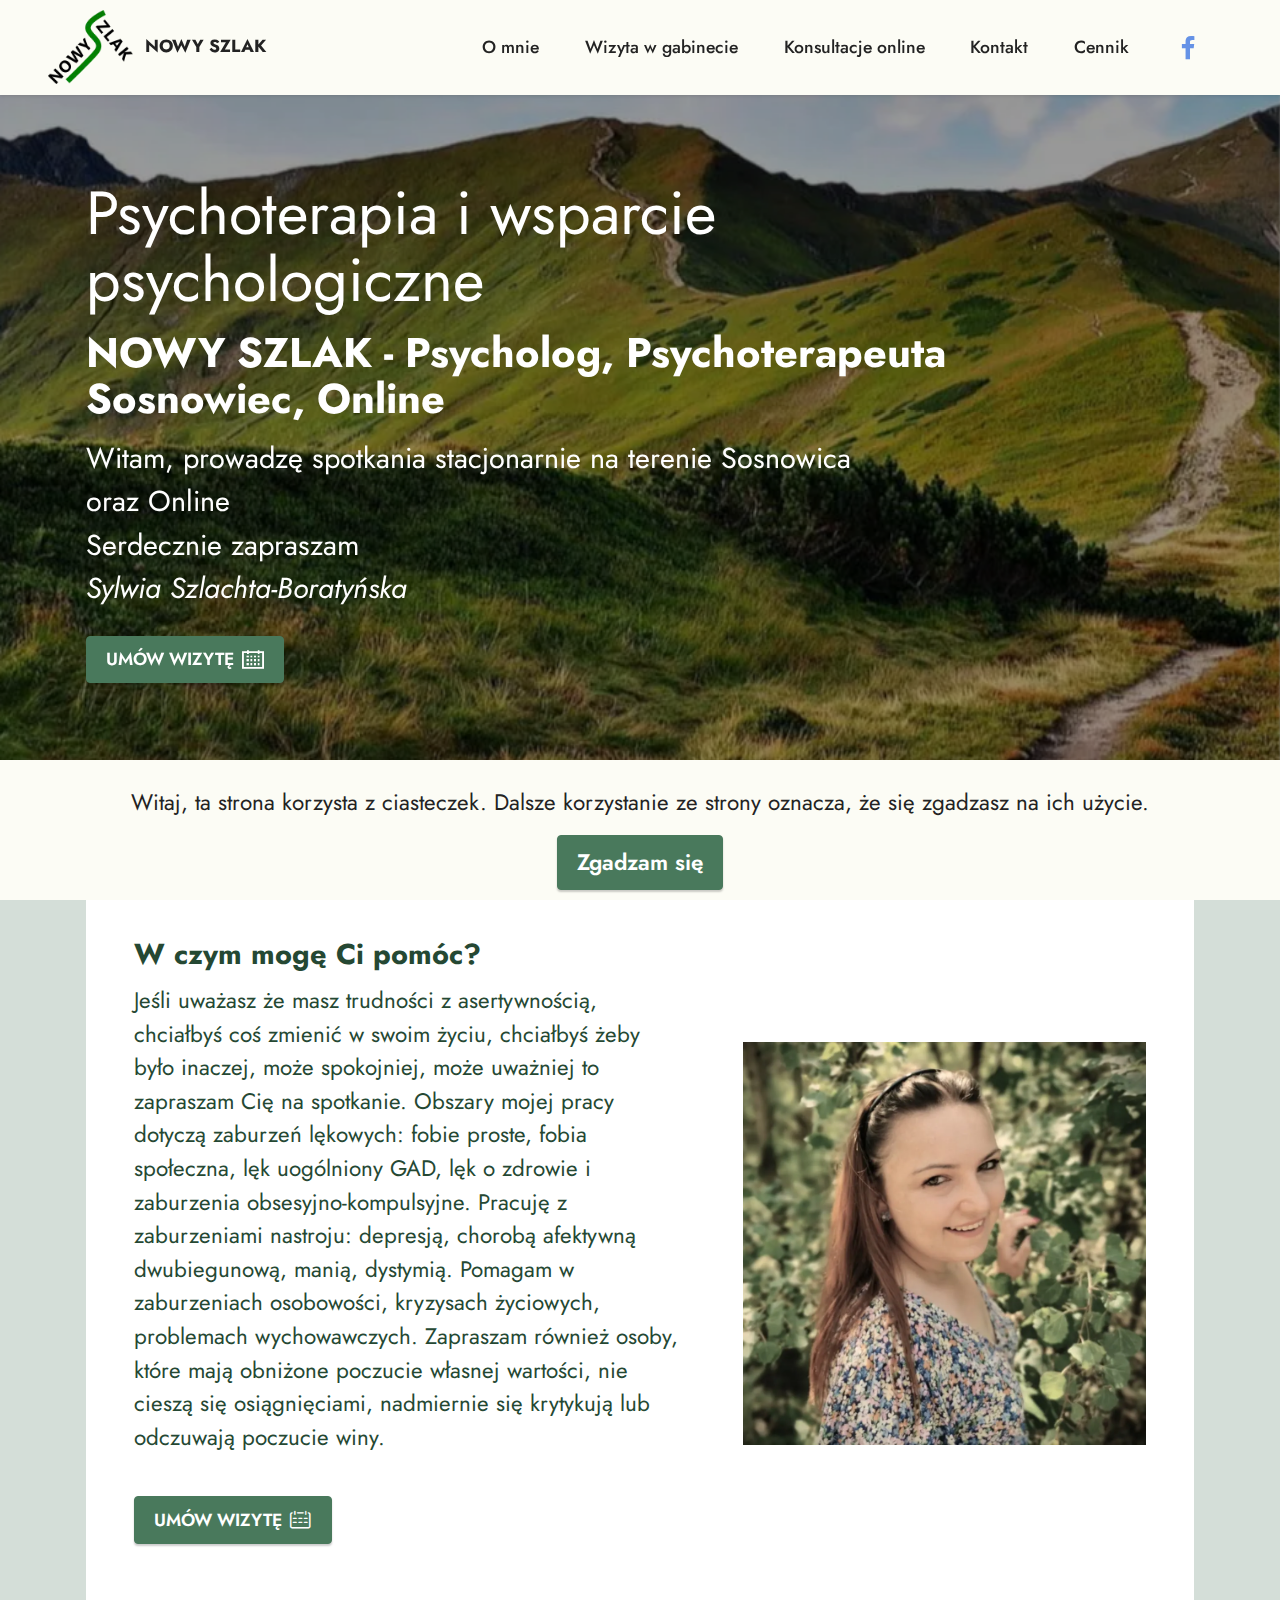
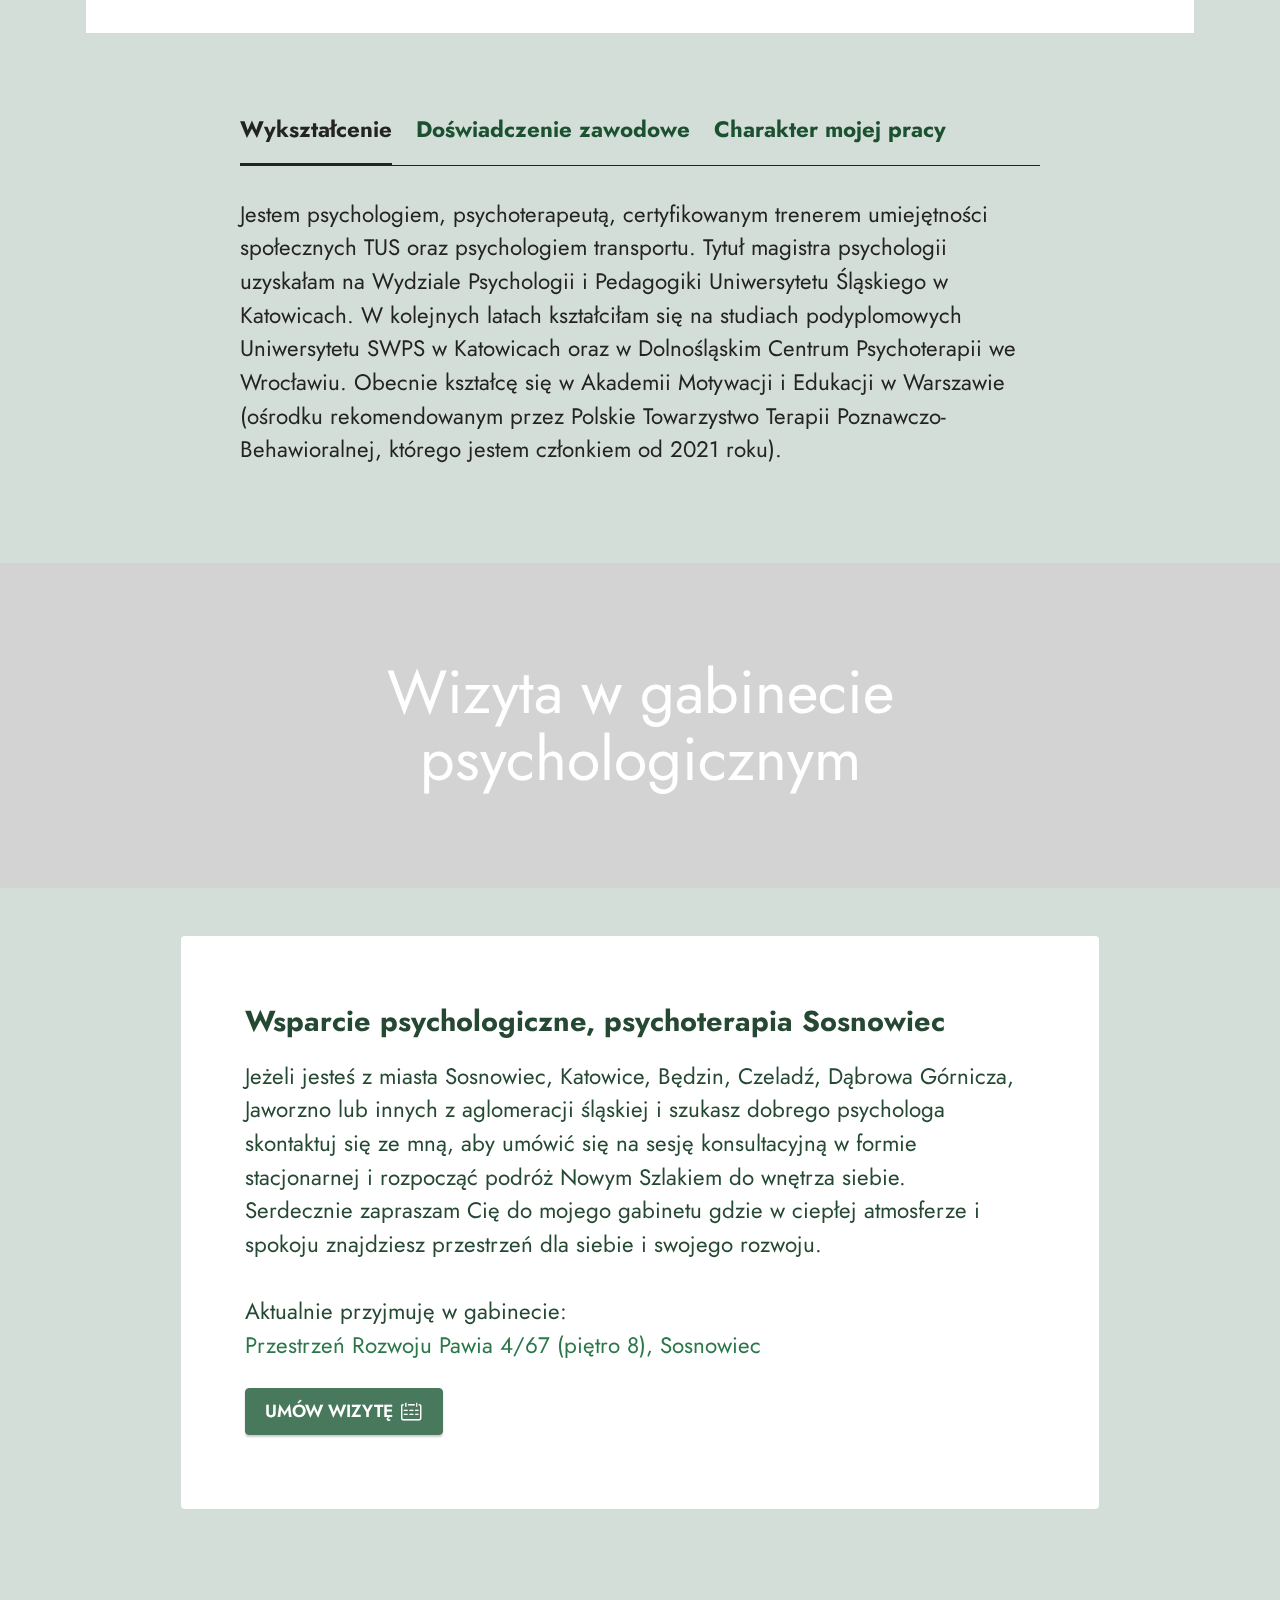
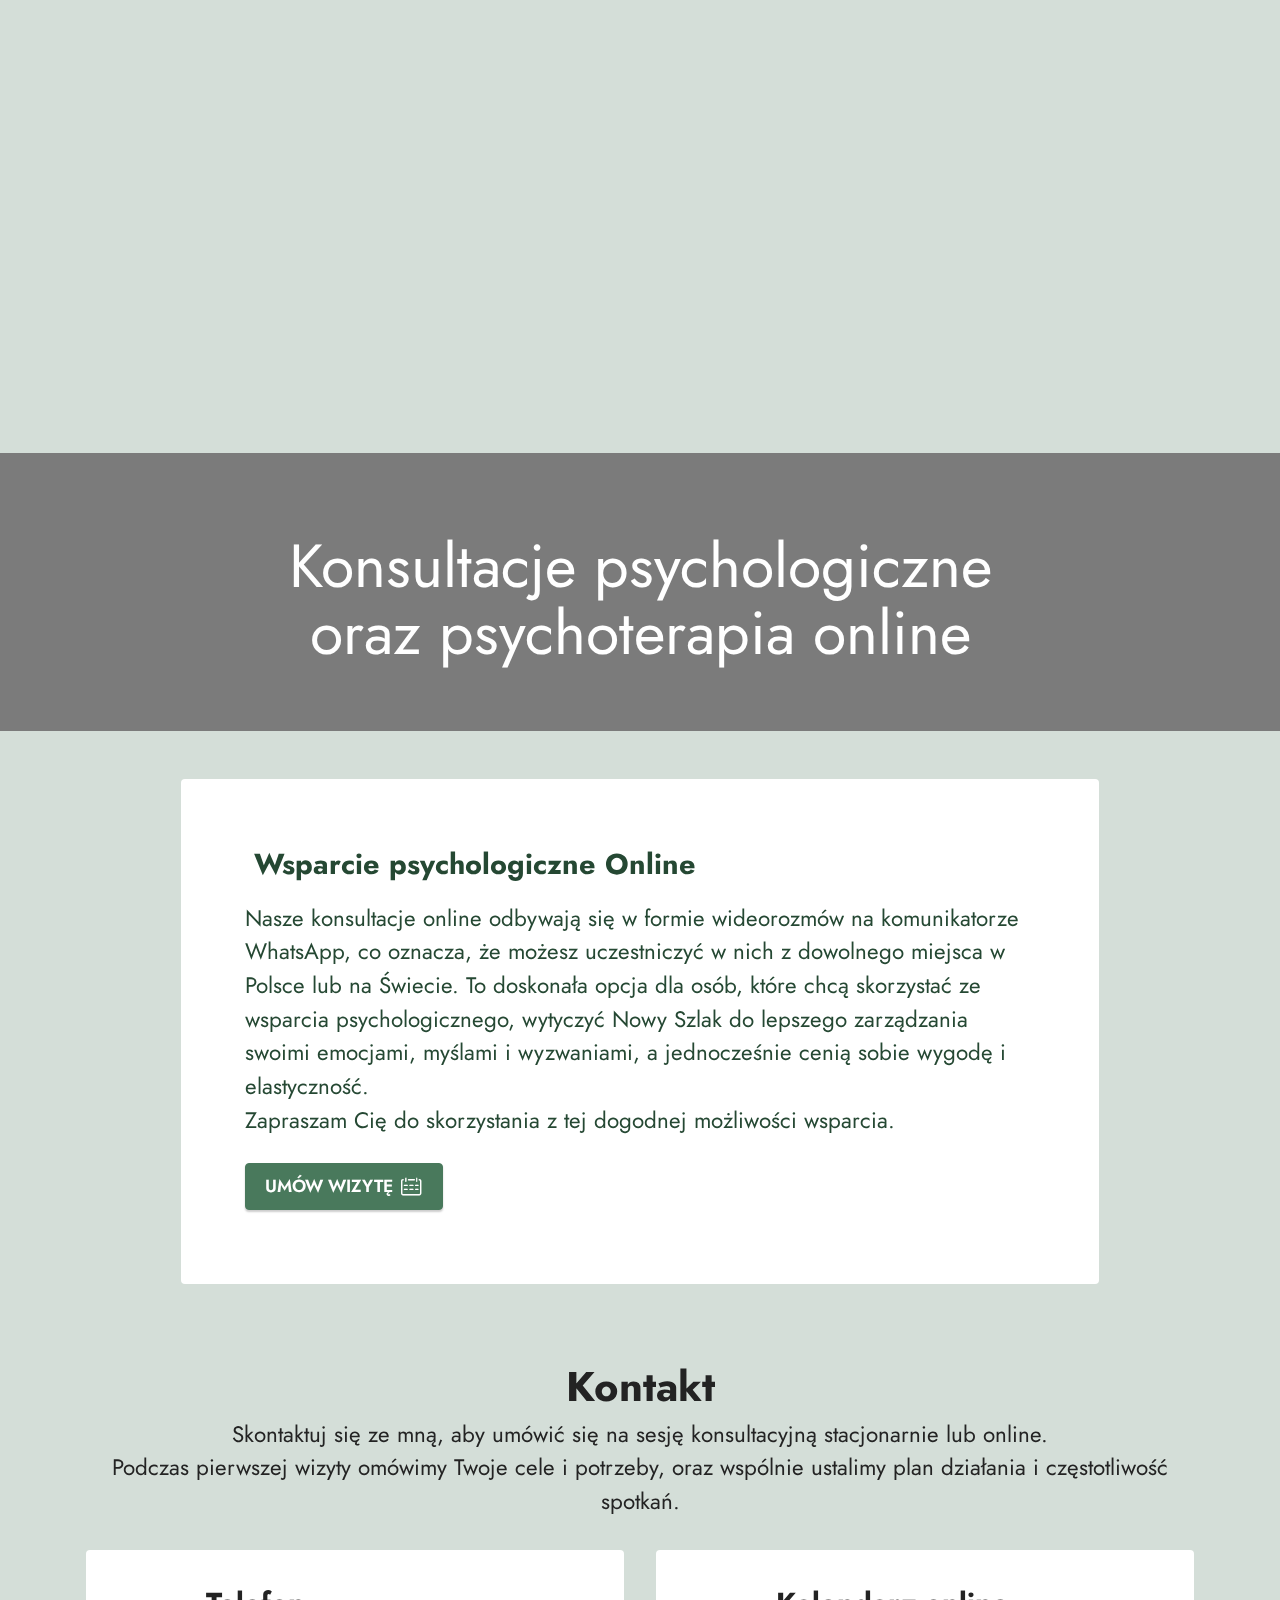
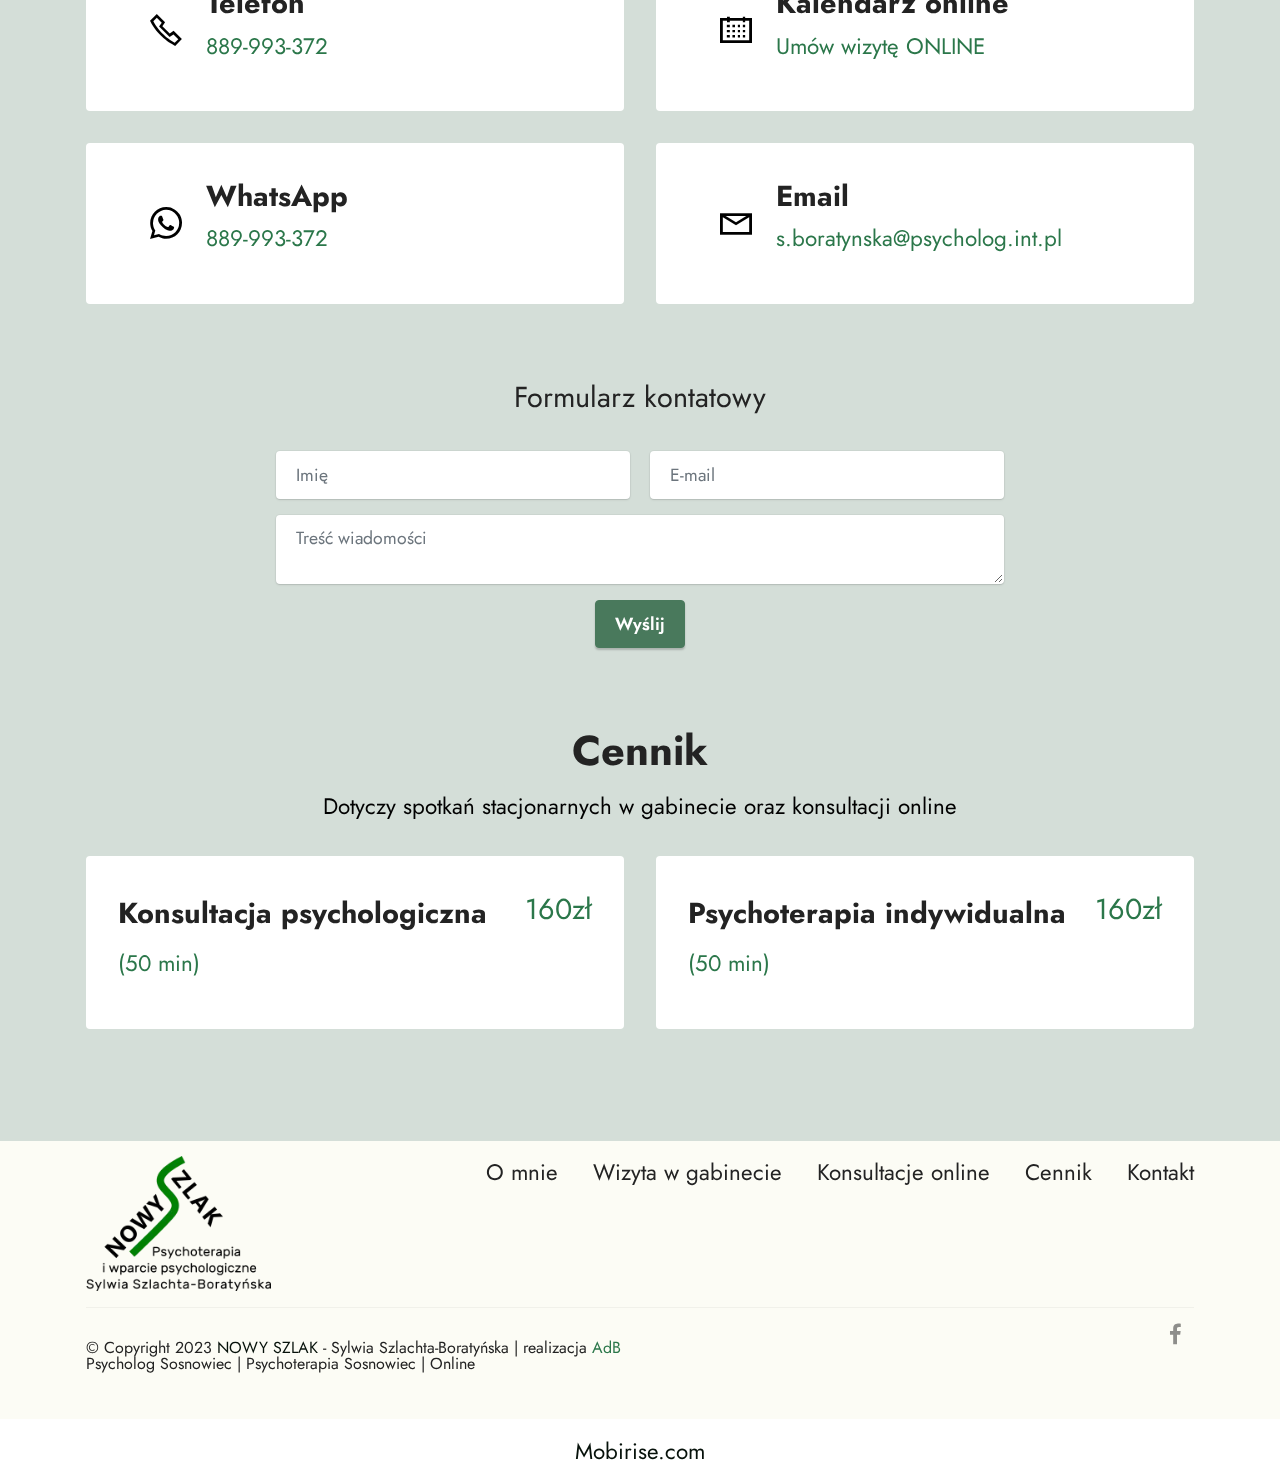
==== index.html @ 59a977d1 "Add files via upload" ====
<!DOCTYPE html>
<html  >
<head>
  <!-- Site made with Mobirise Website Builder v5.9.0, https://mobirise.com -->
  <meta charset="UTF-8">
  <meta http-equiv="X-UA-Compatible" content="IE=edge">
  <meta name="generator" content="Mobirise v5.9.0, mobirise.com">
  <meta name="twitter:card" content="summary_large_image"/>
  <meta name="twitter:image:src" content="assets/images/index-meta.jpg">
  <meta property="og:image" content="assets/images/index-meta.jpg">
  <meta name="twitter:title" content="Nowy Szlak - Psycholog, Psychoterapeuta, Sosnowiec, Online">
  <meta name="viewport" content="width=device-width, initial-scale=1, minimum-scale=1">
  <link rel="shortcut icon" href="assets/images/logo-107x93.png" type="image/x-icon">
  <meta name="description" content="Sylwia Szlachta-Boratyńska - Psycholog, Psychoterapeuta - Pomoc i wparcie psychologiczne, Psychoterapia | Sosnowiec | Online">
  
  
  <title>Nowy Szlak - Psycholog, Psychoterapeuta, Sosnowiec, Online</title>
  <link rel="stylesheet" href="assets/web/assets/mobirise-icons2/mobirise2.css">
  <link rel="stylesheet" href="assets/web/assets/mobirise-icons-bold/mobirise-icons-bold.css">
  <link rel="stylesheet" href="assets/bootstrap/css/bootstrap.min.css">
  <link rel="stylesheet" href="assets/bootstrap/css/bootstrap-grid.min.css">
  <link rel="stylesheet" href="assets/bootstrap/css/bootstrap-reboot.min.css">
  <link rel="stylesheet" href="assets/parallax/jarallax.css">
  <link rel="stylesheet" href="assets/dropdown/css/style.css">
  <link rel="stylesheet" href="assets/socicon/css/styles.css">
  <link rel="stylesheet" href="assets/theme/css/style.css">
  <link rel="preload" href="https://fonts.googleapis.com/css?family=Jost:100,200,300,400,500,600,700,800,900,100i,200i,300i,400i,500i,600i,700i,800i,900i&display=swap" as="style" onload="this.onload=null;this.rel='stylesheet'">
  <noscript><link rel="stylesheet" href="https://fonts.googleapis.com/css?family=Jost:100,200,300,400,500,600,700,800,900,100i,200i,300i,400i,500i,600i,700i,800i,900i&display=swap"></noscript>
  <link rel="preload" as="style" href="assets/mobirise/css/mbr-additional.css"><link rel="stylesheet" href="assets/mobirise/css/mbr-additional.css" type="text/css">

  
  
  
</head>
<body>

<!-- Analytics -->
<a id="zl-url" class="zl-url" href="https://www.znanylekarz.pl/sylwia-szlachta-boratynska/psycholog-psychoterapeuta/sosnowiec" rel="nofollow" data-zlw-doctor="sylwia-szlachta-boratynska" data-zlw-type="button_calendar_floating_medium" data-zlw-opinion="false" data-zlw-hide-branding="true" data-zlw-saas-only="false">Sylwia Szlachta - Boratyńska - ZnanyLekarz.pl</a><script>!function($_x,_s,id){var js,fjs=$_x.getElementsByTagName(_s)[0];if(!$_x.getElementById(id)){js = $_x.createElement(_s);js.id = id;js.src = "//platform.docplanner.com/js/widget.js";fjs.parentNode.insertBefore(js,fjs);}}(document,"script","zl-widget-s");</script>
<!-- /Analytics -->


  
  <section data-bs-version="5.1" class="menu menu2 cid-tECFQ91Pvm" once="menu" id="menu2-0">
    
    <nav class="navbar navbar-dropdown navbar-fixed-top navbar-expand-lg">
        <div class="container-fluid">
            <div class="navbar-brand">
                <span class="navbar-logo">
                    <a href="https://nowyszlak-psycholog.sosnowiec.pl">
                        <img src="assets/images/logo-107x93.webp" alt="Nowy Szlak - Psychoterapia i wsparcie psychologiczne Online oraz stacjonarnie na terenie Sosnowca" style="height: 4.6rem;">
                    </a>
                </span>
                <span class="navbar-caption-wrap"><a class="navbar-caption text-black text-primary display-4" href="https://nowyszlak-psycholog.sosnowiec.pl">NOWY SZLAK</a></span>
            </div>
            <button class="navbar-toggler" type="button" data-toggle="collapse" data-bs-toggle="collapse" data-target="#navbarSupportedContent" data-bs-target="#navbarSupportedContent" aria-controls="navbarNavAltMarkup" aria-expanded="false" aria-label="Toggle navigation">
                <div class="hamburger">
                    <span></span>
                    <span></span>
                    <span></span>
                    <span></span>
                </div>
            </button>
            <div class="collapse navbar-collapse" id="navbarSupportedContent">
                <ul class="navbar-nav nav-dropdown nav-right" data-app-modern-menu="true"><li class="nav-item"><a class="nav-link link text-black text-primary display-4" href="index.html#features16-1a">O mnie</a></li><li class="nav-item"><a class="nav-link link text-black text-primary display-4" href="index.html#info1-9">Wizyta w gabinecie</a></li><li class="nav-item"><a class="nav-link link text-black text-primary display-4" href="index.html#info1-a">Konsultacje online</a>
                    </li><li class="nav-item"><a class="nav-link link text-black text-primary display-4" href="index.html#contacts2-j">Kontakt</a></li><li class="nav-item"><a class="nav-link link text-black text-primary display-4" href="index.html#features8-e">Cennik</a></li></ul>
                <div class="icons-menu">
                    <a class="iconfont-wrapper" href="https://www.facebook.com/nowyszlak" target="_blank">
                        <span class="p-2 mbr-iconfont socicon-facebook socicon" style="color: rgb(101, 146, 230); fill: rgb(101, 146, 230);"></span>
                    </a>
                    
                    
                    
                </div>
                
            </div>
        </div>
    </nav>
</section>

<section data-bs-version="5.1" class="header2 cid-tOCUsB2XMl mbr-parallax-background" id="header2-w">

    

    
    <div class="mbr-overlay" style="opacity: 0.4; background-color: rgb(0, 0, 0);"></div>

    <div class="container">
        <div class="row">
            <div class="col-12 col-lg-10">
                <h1 class="mbr-section-title mbr-fonts-style mb-3 display-1">Psychoterapia i wsparcie psychologiczne<br></h1>
                <h2 class="mbr-section-subtitle mbr-fonts-style mb-3 display-2"><strong>NOWY SZLAK -&nbsp;</strong><strong>Psycholog, Psychoterapeuta Sosnowiec, Online</strong><strong><br></strong></h2>
                <p class="mbr-text mbr-fonts-style display-5">Witam, prowadzę spotkania stacjonarnie na terenie Sosnowica<br> oraz Online<br>Serdecznie zapraszam<br><em>Sylwia Szlachta-Boratyńska</em></p>
                <div class="mbr-section-btn mt-3"><a class="btn btn-success display-4" href="index.html#contacts2-j"><span class="mobi-mbri mobi-mbri-calendar mbr-iconfont mbr-iconfont-btn"></span>UMÓW WIZYTĘ</a></div>
            </div>
        </div>
    </div>
</section>

<section data-bs-version="5.1" class="features16 cid-tPu473mXaO" id="features16-1a">

    

    
    
    <div class="container">
        <div class="content-wrapper">
            <div class="row align-items-center">
                <div class="col-12 col-lg">
                    <div class="text-wrapper">
                        <h6 class="card-title mbr-fonts-style display-5"><strong>W czym mogę Ci pomóc?</strong></h6>
                        <p class="mbr-text mbr-fonts-style mb-4 display-7">
                            Jeśli uważasz że masz trudności z asertywnością, chciałbyś coś zmienić w swoim życiu, chciałbyś żeby było inaczej, może spokojniej, może uważniej to zapraszam Cię na spotkanie. Obszary mojej pracy dotyczą zaburzeń lękowych: fobie proste, fobia społeczna, lęk uogólniony GAD, lęk o zdrowie i zaburzenia obsesyjno-kompulsyjne. Pracuję z zaburzeniami nastroju: depresją, chorobą afektywną dwubiegunową, manią, dystymią. Pomagam w zaburzeniach osobowości, kryzysach życiowych, problemach wychowawczych. Zapraszam również osoby, które mają obniżone poczucie własnej wartości, nie cieszą się osiągnięciami, nadmiernie się krytykują lub odczuwają poczucie winy.</p>
                        <div class="mbr-section-btn mt-3"><a class="btn btn-success display-4" href="index.html#contacts2-j"><span class="mbrib-calendar mbr-iconfont mbr-iconfont-btn"></span>UMÓW WIZYTĘ</a></div>
                    </div>
                </div>
                <div class="col-12 col-lg-5">
                    <div class="image-wrapper">
                        <a href="https://nowyszlak-psycholog.sosnowiec.pl"><img src="assets/images/foto2w-956x956.webp" alt="Sylwia Szlachta-Boratyńska psycholog, psychoterapeuta"></a>
                    </div>
                </div>
            </div>
        </div>
    </div>
</section>

<section data-bs-version="5.1" class="tabs content18 cid-tP47AsduPA" id="tabs1-15">

    

    
    
    <div class="container-fluid">
        
        <div class="row justify-content-center mt-4">
            <div class="col-12 col-md-8">
                <ul class="nav nav-tabs mb-4" role="tablist">
                    <li class="nav-item first mbr-fonts-style"><a class="nav-link mbr-fonts-style show active display-7" role="tab" data-toggle="tab" data-bs-toggle="tab" href="#tabs1-15_tab0" aria-selected="true"><strong>Wykształcenie</strong></a></li>
                    <li class="nav-item"><a class="nav-link mbr-fonts-style active display-7" role="tab" data-toggle="tab" data-bs-toggle="tab" href="#tabs1-15_tab1" aria-selected="true"><strong>Doświadczenie zawodowe</strong></a></li>
                    <li class="nav-item"><a class="nav-link mbr-fonts-style active display-7" role="tab" data-toggle="tab" data-bs-toggle="tab" href="#tabs1-15_tab2" aria-selected="true"><strong>Charakter mojej pracy</strong></a></li>
                    
                    
                    
                </ul>
                <div class="tab-content">
                    <div id="tab1" class="tab-pane in active" role="tabpanel">
                        <div class="row">
                            <div class="col-md-12">
                                <p class="mbr-text mbr-fonts-style display-7">Jestem psychologiem, psychoterapeutą, certyfikowanym trenerem umiejętności społecznych TUS oraz psychologiem transportu. Tytuł magistra psychologii uzyskałam na Wydziale Psychologii i Pedagogiki Uniwersytetu Śląskiego w Katowicach. W kolejnych latach kształciłam się na studiach podyplomowych Uniwersytetu SWPS w Katowicach oraz w Dolnośląskim Centrum Psychoterapii we Wrocławiu. Obecnie kształcę się w Akademii Motywacji i Edukacji w Warszawie (ośrodku rekomendowanym przez Polskie Towarzystwo Terapii Poznawczo-Behawioralnej, którego jestem członkiem od 2021 roku).</p>
                            </div>
                        </div>
                    </div>
                    <div id="tab2" class="tab-pane" role="tabpanel">
                        <div class="row">
                            <div class="col-md-12">
                                <p class="mbr-text mbr-fonts-style display-7">Doświadczenie zdobywałam pracując w ośrodkach zdrowia publicznego przy realizacji projektów unijnych, przeprowadzając konsultacje i warsztaty psychologiczne - indywidualne jak i grupowe, interwencje kryzysowe oraz treningi pamięci dla seniorów.
<br>W Szkołach Podstawowych prowadziłam liczne spotkania psychoedukacyjne dla dzieci i młodzieży z zakresu komunikacji, asertywności, rozwiązywania konfliktów i uzależnień.
<br>Doświadczenie w pracy terapeutycznej nabywałam pracując w gabinetach psychologicznych na terenie Sosnowca, gdzie odbywałam spotkania zarówno z dorosłymi jak i z młodzieżą.</p>
                            </div>
                        </div>
                    </div>
                    <div id="tab3" class="tab-pane" role="tabpanel">
                        <div class="row">
                            <div class="col-md-12">
                                <p class="mbr-text mbr-fonts-style display-7">Staram się łączyć elementy pracy poznawczo behawioralnej z pracą z ciałem, treningami relaksacji, uważności i mindfulness. Pracuję z osobami dorosłymi i młodzieżą za każdym razem dostosowując metodykę pracy do indywidualnych potrzeb osoby zgłaszającej się na spotkanie. Wspieram osoby w wytyczaniu Nowego Szlaku do własnych potrzeb i budowaniu nowej perspektywy życia. W swojej pracy kieruję się empatią i pełną akceptacją dla drugiego człowieka.
<br>Swoją pracę poddaję regularnej superwizji u certyfikowanych superwizorów. Nieustannie podnoszę swoje kwalifikacje uczestnicząc w kursach i szkoleniach. Na moich spotkaniach z pacjentami wykorzystuję techniki pracy z zakresu terapii schematu i ACT. Psychoterapia i wsparcie psychologiczne to nie tylko moja praca to przede wszystkim moja pasja bycia z drugim człowiekiem i dla drugiego człowieka.</p>
                            </div>
                        </div>
                    </div>
                    
                    
                    
                </div>
            </div>
        </div>
    </div>
</section>

<section data-bs-version="5.1" class="info1 cid-tMgJOqfGSb mbr-parallax-background" id="info1-9">
    

    
    <div class="mbr-overlay" style="opacity: 0.2; background-color: rgb(35, 35, 35);"></div>
    <div class="align-center container-fluid">
        <div class="row justify-content-center">
            <div class="col-12 col-lg-8">
                <h3 class="mbr-section-title mb-4 mbr-fonts-style display-1">Wizyta w gabinecie psychologicznym</h3>
                
                
            </div>
        </div>
    </div>
</section>

<section data-bs-version="5.1" class="content15 cid-tMgFh1EH7B" id="content15-8">

    

    
    
    <div class="container">
        <div class="row justify-content-center">
            <div class="card col-md-12 col-lg-10">
                <div class="card-wrapper">
                    <div class="card-box align-left">
                        <h4 class="card-title mbr-fonts-style mbr-white mb-3 display-5"><strong>Wsparcie psychologiczne, psychoterapia Sosnowiec</strong></h4>
                        <p class="mbr-text mbr-fonts-style display-7">Jeżeli jesteś z miasta Sosnowiec, Katowice, Będzin, Czeladź, Dąbrowa Górnicza, Jaworzno lub innych z aglomeracji śląskiej i szukasz dobrego psychologa skontaktuj się ze mną, aby umówić się na sesję konsultacyjną w formie stacjonarnej i rozpocząć podróż Nowym Szlakiem do wnętrza siebie.<br>Serdecznie zapraszam Cię do mojego gabinetu gdzie w ciepłej atmosferze i spokoju znajdziesz przestrzeń dla siebie i swojego rozwoju.<br><br>Aktualnie przyjmuję w gabinecie:<br><a href="https://goo.gl/maps/kgkgunrwL4MMnDjf6" class="text-info" target="_blank">Przestrzeń Rozwoju Pawia 4/67 (piętro 8), Sosnowiec</a><br></p>
                        <div class="mbr-section-btn mt-3"><a class="btn btn-success display-4" href="index.html#contacts2-j"><span class="mbrib-calendar mbr-iconfont mbr-iconfont-btn"></span>UMÓW WIZYTĘ</a></div>
                    </div>
                </div>
            </div>
        </div>
    </div>
</section>

<section data-bs-version="5.1" class="map2 cid-tMhorltqKg" id="map2-c">
    

    
    
    <div>
        
        <div class="google-map"><iframe frameborder="0" style="border:0" src="https://www.google.com/maps/embed?pb=!1m18!1m12!1m3!1d2549.4824026068814!2d19.1089925!3d50.2829224!2m3!1f0!2f0!3f0!3m2!1i1024!2i768!4f13.1!3m3!1m2!1s0x4716d1d992b1b4c5%3A0xc0c8e43706aa2eee!2sPrzestrze%C5%84%20Rozwoju!5e0!3m2!1spl!2spl!4v1691438524384!5m2!1spl!2spl" allowfullscreen=""></iframe></div>
    </div>
</section>

<section data-bs-version="5.1" class="info1 cid-tMgM3U3Rti mbr-parallax-background" id="info1-a">
    

    
    <div class="mbr-overlay" style="opacity: 0.6; background-color: rgb(35, 35, 35);"></div>
    <div class="align-center container-fluid">
        <div class="row justify-content-center">
            <div class="col-12 col-lg-8">
                <h3 class="mbr-section-title mb-4 mbr-fonts-style display-1">Konsultacje psychologiczne oraz psychoterapia online</h3>
                
                
            </div>
        </div>
    </div>
</section>

<section data-bs-version="5.1" class="content15 cid-tMgM4oCO7x" id="content15-b">

    

    
    
    <div class="container">
        <div class="row justify-content-center">
            <div class="card col-md-12 col-lg-10">
                <div class="card-wrapper">
                    <div class="card-box align-left">
                        <h4 class="card-title mbr-fonts-style mbr-white mb-3 display-5"><strong>&nbsp;Wsparcie psychologiczne Online</strong></h4>
                        <p class="mbr-text mbr-fonts-style display-7">Nasze konsultacje online odbywają się w formie wideorozmów na komunikatorze WhatsApp, co oznacza, że możesz uczestniczyć w nich z dowolnego miejsca w Polsce lub na Świecie. To doskonała opcja dla osób, które chcą skorzystać ze wsparcia psychologicznego, wytyczyć Nowy Szlak do lepszego zarządzania swoimi emocjami, myślami i wyzwaniami, a jednocześnie cenią sobie wygodę i elastyczność.<br>Zapraszam Cię do skorzystania z tej dogodnej możliwości wsparcia.</p>
                        <div class="mbr-section-btn mt-3"><a class="btn btn-success display-4" href="index.html#contacts2-j"><span class="mbrib-calendar mbr-iconfont mbr-iconfont-btn"></span>UMÓW WIZYTĘ</a></div>
                    </div>
                </div>
            </div>
        </div>
    </div>
</section>

<section data-bs-version="5.1" class="contacts2 cid-tMsaMWiYaq" id="contacts2-j">
    <!---->
    

    
    
    <div class="container">
        <div class="mbr-section-head">
            <h3 class="mbr-section-title mbr-fonts-style align-center mb-0 display-2">
                <strong>Kontakt</strong>
            </h3>
            <h4 class="mbr-section-subtitle mbr-fonts-style align-center mb-0 mt-2 display-7">Skontaktuj się ze mną, aby umówić się na sesję konsultacyjną stacjonarnie lub online.<br>Podczas pierwszej wizyty omówimy Twoje cele i potrzeby, oraz wspólnie ustalimy plan działania i częstotliwość spotkań.</h4>
        </div>
        <div class="row justify-content-center mt-4">
            <div class="card col-12 col-md-6">
                <div class="card-wrapper">
                    <div class="image-wrapper">
                        <a href="tel:+48889993372"><span class="mbr-iconfont mobi-mbri-phone mobi-mbri" style="color: rgb(0, 0, 0); fill: rgb(0, 0, 0);"></span></a>
                    </div>
                    <div class="text-wrapper">
                        <h6 class="card-title mbr-fonts-style mb-1 display-5">
                            <strong>Telefon</strong>
                        </h6>
                        <p class="mbr-text mbr-fonts-style display-7">
                            <a href="tel:+48889993372" class="text-info">889-993-372</a>
                        </p>
                    </div>
                </div>
            </div>
            <div class="card col-12 col-md-6">
                <div class="card-wrapper">
                    <div class="image-wrapper">
                        <a href="mailto:s.boratynska@psycholog.int.pl"><span class="mbr-iconfont mobi-mbri-calendar mobi-mbri" style="color: rgb(0, 0, 0); fill: rgb(0, 0, 0);"></span></a>
                    </div>
                    <div class="text-wrapper">
                        <h6 class="card-title mbr-fonts-style mb-1 display-5">
                            <strong>Kalendarz online</strong></h6>
                        <p class="mbr-text mbr-fonts-style display-7"><a href="https://twojpsycholog.pl/profil-psychologa/sylwia-szlachta-boratynska-3303" class="text-info" target="_blank">Umów wizytę ONLINE</a></p>
                    </div>
                </div>
            </div>
            <div class="card col-12 col-md-6">
                <div class="card-wrapper">
                    <div class="image-wrapper">
                        <a href="https://wa.me/48889993372"><span class="mbr-iconfont socicon-whatsapp socicon" style="color: rgb(0, 0, 0); fill: rgb(0, 0, 0);"></span></a>
                    </div>
                    <div class="text-wrapper">
                        <h6 class="card-title mbr-fonts-style mb-1 display-5">
                            <strong>WhatsApp</strong></h6>
                        <p class="mbr-text mbr-fonts-style display-7">
                            <a href="https://wa.me/48889993372" class="text-info">889-993-372</a>
                        </p>
                    </div>
                </div>
            </div>
            <div class="card col-12 col-md-6">
                <div class="card-wrapper">
                    <div class="image-wrapper">
                        <span class="mbr-iconfont mobi-mbri-letter mobi-mbri" style="color: rgb(0, 0, 0); fill: rgb(0, 0, 0);"></span>
                    </div>
                    <div class="text-wrapper">
                        <h6 class="card-title mbr-fonts-style mb-1 display-5"><strong>Email</strong></h6>
                        <p class="mbr-text mbr-fonts-style display-7"><a href="mailto:s.boratynska@psycholog.int.pl" class="text-info text-primary">s.boratynska@psycholog.int.pl</a></p>
                    </div>
                </div>
            </div>
        </div>
    </div>
</section>

<section data-bs-version="5.1" class="form5 cid-tP4edN6Era" id="form5-16">
    
    
    <div class="container">
        <div class="mbr-section-head">
            
            <h4 class="mbr-section-subtitle mbr-fonts-style align-center mb-0 mt-2 display-5">
                Formularz kontatowy</h4>
        </div>
        <div class="row justify-content-center mt-4">
            <div class="col-lg-8 mx-auto mbr-form" data-form-type="formoid">
                <form action="https://mobirise.eu/" method="POST" class="mbr-form form-with-styler" data-form-title="Form Name"><input type="hidden" name="email" data-form-email="true" value="5F1hvJzlGLFO4/ySWo9BSQPtg3bUHW2nmzDehChMSh8/PgKi5jsHidVQ7NMtBQEe9e0dzsXQzNuSaUiuteYLIjgvutUg1yephRAMYA8MUHgqRcKIHoPdeGMAl5BwfUsR">
                    <div class="row">
                        <div hidden="hidden" data-form-alert="" class="alert alert-success col-12">Dziękuję za wiadomość. Odpowiem najszybciej jak to możliwe</div>
                        <div hidden="hidden" data-form-alert-danger="" class="alert alert-danger col-12">
                            Oops...! some problem!
                        </div>
                    </div>
                    <div class="dragArea row">
                        <div class="col-md col-sm-12 form-group mb-3" data-for="name">
                            <input type="text" name="name" placeholder="Imię" data-form-field="name" class="form-control" value="" id="name-form5-16">
                        </div>
                        <div class="col-md col-sm-12 form-group mb-3" data-for="email">
                            <input type="email" name="email" placeholder="E-mail" data-form-field="email" class="form-control" value="" id="email-form5-16">
                        </div>
                        
                        <div class="col-12 form-group mb-3" data-for="textarea">
                            <textarea name="textarea" placeholder="Treść wiadomości" data-form-field="textarea" class="form-control" id="textarea-form5-16"></textarea>
                        </div>
                        <div class="col-lg-12 col-md-12 col-sm-12 align-center mbr-section-btn"><button type="submit" class="btn btn-success display-4">Wyślij</button></div>
                    </div>
                </form>
            </div>
        </div>
    </div>
</section>

<section data-bs-version="5.1" class="features8 cid-tMhqg7kteo" id="features8-e">
    <!---->
    

    
    
    <div class="container">
        <div class="row">
            <div class="title col-12">
                <h5 class="mbr-section-title mbr-fonts-style mb-3 display-2">
                    <strong>Cennik</strong></h5>
                <h6 class="mbr-section-subtitle mbr-fonts-style mb-4 display-7">Dotyczy spotkań stacjonarnych w gabinecie oraz konsultacji online</h6>
            </div>
            <div class="card col-12 col-md-6">
                <div class="card-wrapper">
                    <div class="top-line">
                        <h6 class="card-title mbr-fonts-style display-5"><strong>Konsultacja psychologiczna</strong></h6>
                        <p class="mbr-text cost mbr-fonts-style display-5">160zł</p>
                    </div>
                    <div class="bottom-line">
                        <p class="mbr-text mbr-fonts-style display-7">(50 min)</p>
                    </div>
                </div>
            </div>
            <div class="card col-12 col-md-6">
                <div class="card-wrapper">
                    <div class="top-line">
                        <h6 class="card-title mbr-fonts-style display-5"><strong>Psychoterapia indywidualna</strong></h6>
                        <p class="mbr-text cost mbr-fonts-style display-5">160zł</p>
                    </div>
                    <div class="bottom-line">
                        <p class="mbr-text mbr-fonts-style display-7">
                            (50 min)</p>
                    </div>
                </div>
            </div>
            
            
            
            
            
            
            
            
            
            
        </div>
    </div>
</section>

<section data-bs-version="5.1" class="footer5 cid-tMNPPvjgIn" once="footers" id="footer5-q">

    

    

    <div class="container">
        <div class="media-container-row">
            <div class="col-md-2 col-6">
                <div class="media-wrap">
                    <a href="https://nowyszlak-psycholog.sosnowiec.pl">
                        <img src="assets/images/logo-nowy-szlak-napis-222x163.webp" alt="Nowy Szlak Psychoterapia, Psycholog Sosnowiec, Śląsk">
                    </a>
                </div>
            </div>
            <div class="col-10 col-6">
                <p class="mbr-text align-right links mbr-fonts-style display-7"><a href="index.html#features16-1a" class="text-black">O mnie</a>&nbsp; &nbsp; &nbsp;<a href="index.html#info1-9" class="text-black">Wizyta w gabinecie</a>&nbsp; &nbsp; &nbsp;<a href="index.html#info1-a" class="text-black">Konsultacje online</a>&nbsp; &nbsp; &nbsp;<a href="index.html#features8-e" class="text-black">Cennik</a>&nbsp; &nbsp; &nbsp;<a href="index.html#contacts2-j" class="text-black">Kontakt</a></p>
            </div>
        </div>
        <!-- <div class="media-container-row">
            <div class="col-md-12"> -->
        <div class="footer-lower">
            <div class="media-container-row">
                <div class="col-md-12">
                    <hr>
                </div>
            </div>
            <div class="media-container-row">
                <div class="col-md-6 copyright">
                    <p class="mbr-text mbr-fonts-style display-4"></p><p>
                        © Copyright 2023 <a href="https://nowyszlak-psycholog.sosnowiec.pl" class="text-primary">NOWY SZLAK</a> - Sylwia Szlachta-Boratyńska | realizacja <a href="mailto:zaba86@tlen.pl" class="text-info">AdB</a><br>Psycholog Sosnowiec | Psychoterapia Sosnowiec | Online<a href="mailto:zaba86@tlen.pl" class="text-info"><br></a><br></p><p></p>
                </div>
                <div class="col-md-6">
                    <div class="social-list align-right">
                        <div class="soc-item">
                            <a href="https://www.facebook.com/nowyszlak" target="_blank">
                                <span class="mbr-iconfont mbr-iconfont-social socicon-facebook socicon"></span>
                            </a>
                        </div>
                        
                        
                        
                        
                        
                    </div>
                </div>
            </div>
            <!-- </div>
            </div> -->
        </div>

    </div>
</section><section class="display-7" style="padding: 0;align-items: center;justify-content: center;flex-wrap: wrap;    align-content: center;display: flex;position: relative;height: 4rem;"><a href="https://mobiri.se/2252214" style="flex: 1 1;height: 4rem;position: absolute;width: 100%;z-index: 1;"><img alt="" style="height: 4rem;" src="[data-uri]"></a><p style="margin: 0;text-align: center;" class="display-7">&#8204;</p><a style="z-index:1" href="https://mobirise.com">Mobirise.com </a></section><script src="assets/bootstrap/js/bootstrap.bundle.min.js"></script>  <script src="assets/parallax/jarallax.js"></script>  <script src="assets/web/assets/cookies-alert-plugin/cookies-alert-core.js"></script>  <script src="assets/web/assets/cookies-alert-plugin/cookies-alert-script.js"></script>  <script src="assets/smoothscroll/smooth-scroll.js"></script>  <script src="assets/ytplayer/index.js"></script>  <script src="assets/dropdown/js/navbar-dropdown.js"></script>  <script src="assets/mbr-tabs/mbr-tabs.js"></script>  <script src="assets/theme/js/script.js"></script>  <script src="assets/formoid/formoid.min.js"></script>  
  
  
<input name="cookieData" type="hidden" data-cookie-cookiesAlertType='false' data-cookie-customDialogSelector='null' data-cookie-colorText='#232323' data-cookie-colorBg='rgb(252, 252, 245)' data-cookie-opacityOverlay='0' data-cookie-bgOpacity='100' data-cookie-textButton='Zgadzam się' data-cookie-rejectText='REJECT' data-cookie-colorButton='#49795c' data-cookie-rejectColor='#ffffff' data-cookie-colorLink='#424a4d' data-cookie-underlineLink='true' data-cookie-text="Witaj, ta strona korzysta z ciasteczek. Dalsze korzystanie ze strony oznacza, że się zgadzasz na ich użycie.">
  </body>
</html>
---- assets/web/assets/mobirise-icons2/mobirise2.css ----
@font-face {
  font-family: 'Moririse2';
  font-display: swap;
  src:  url('mobirise2.eot?f2bix4');
  src:  url('mobirise2.eot?f2bix4#iefix') format('embedded-opentype'),
    url('mobirise2.ttf?f2bix4') format('truetype'),
    url('mobirise2.woff?f2bix4') format('woff'),
    url('mobirise2.svg?f2bix4#mobirise2') format('svg');
  font-weight: normal;
  font-style: normal;
}

[class^="mobi-"], [class*=" mobi-"] {
  /* use !important to prevent issues with browser extensions that change fonts */
  font-family: 'Moririse2' !important;
  speak: none;
  font-style: normal;
  font-weight: normal;
  font-variant: normal;
  text-transform: none;
  line-height: 1;

  /* Better Font Rendering =========== */
  -webkit-font-smoothing: antialiased;
  -moz-osx-font-smoothing: grayscale;
}

.mobi-mbri-add-submenu:before {
  content: "\e900";
}
.mobi-mbri-alert:before {
  content: "\e901";
}
.mobi-mbri-align-center:before {
  content: "\e902";
}
.mobi-mbri-align-justify:before {
  content: "\e903";
}
.mobi-mbri-align-left:before {
  content: "\e904";
}
.mobi-mbri-align-right:before {
  content: "\e905";
}
.mobi-mbri-android:before {
  content: "\e906";
}
.mobi-mbri-apple:before {
  content: "\e907";
}
.mobi-mbri-arrow-down:before {
  content: "\e908";
}
.mobi-mbri-arrow-next:before {
  content: "\e909";
}
.mobi-mbri-arrow-prev:before {
  content: "\e90a";
}
.mobi-mbri-arrow-up:before {
  content: "\e90b";
}
.mobi-mbri-bold:before {
  content: "\e90c";
}
.mobi-mbri-bookmark:before {
  content: "\e90d";
}
.mobi-mbri-bootstrap:before {
  content: "\e90e";
}
.mobi-mbri-briefcase:before {
  content: "\e90f";
}
.mobi-mbri-browse:before {
  content: "\e910";
}
.mobi-mbri-bulleted-list:before {
  content: "\e911";
}
.mobi-mbri-calendar:before {
  content: "\e912";
}
.mobi-mbri-camera:before {
  content: "\e913";
}
.mobi-mbri-cart-add:before {
  content: "\e914";
}
.mobi-mbri-cart-full:before {
  content: "\e915";
}
.mobi-mbri-cash:before {
  content: "\e916";
}
.mobi-mbri-change-style:before {
  content: "\e917";
}
.mobi-mbri-chat:before {
  content: "\e918";
}
.mobi-mbri-clock:before {
  content: "\e919";
}
.mobi-mbri-close:before {
  content: "\e91a";
}
.mobi-mbri-cloud:before {
  content: "\e91b";
}
.mobi-mbri-code:before {
  content: "\e91c";
}
.mobi-mbri-contact-form:before {
  content: "\e91d";
}
.mobi-mbri-credit-card:before {
  content: "\e91e";
}
.mobi-mbri-cursor-click:before {
  content: "\e91f";
}
.mobi-mbri-cust-feedback:before {
  content: "\e920";
}
.mobi-mbri-database:before {
  content: "\e921";
}
.mobi-mbri-delivery:before {
  content: "\e922";
}
.mobi-mbri-desktop:before {
  content: "\e923";
}
.mobi-mbri-devices:before {
  content: "\e924";
}
.mobi-mbri-down:before {
  content: "\e925";
}
.mobi-mbri-download-2:before {
  content: "\e926";
}
.mobi-mbri-download:before {
  content: "\e927";
}
.mobi-mbri-drag-n-drop-2:before {
  content: "\e928";
}
.mobi-mbri-drag-n-drop:before {
  content: "\e929";
}
.mobi-mbri-edit-2:before {
  content: "\e92a";
}
.mobi-mbri-edit:before {
  content: "\e92b";
}
.mobi-mbri-error:before {
  content: "\e92c";
}
.mobi-mbri-extension:before {
  content: "\e92d";
}
.mobi-mbri-features:before {
  content: "\e92e";
}
.mobi-mbri-file:before {
  content: "\e92f";
}
.mobi-mbri-flag:before {
  content: "\e930";
}
.mobi-mbri-folder:before {
  content: "\e931";
}
.mobi-mbri-gift:before {
  content: "\e932";
}
.mobi-mbri-github:before {
  content: "\e933";
}
.mobi-mbri-globe-2:before {
  content: "\e934";
}
.mobi-mbri-globe:before {
  content: "\e935";
}
.mobi-mbri-growing-chart:before {
  content: "\e936";
}
.mobi-mbri-hearth:before {
  content: "\e937";
}
.mobi-mbri-help:before {
  content: "\e938";
}
.mobi-mbri-home:before {
  content: "\e939";
}
.mobi-mbri-hot-cup:before {
  content: "\e93a";
}
.mobi-mbri-idea:before {
  content: "\e93b";
}
.mobi-mbri-image-gallery:before {
  content: "\e93c";
}
.mobi-mbri-image-slider:before {
  content: "\e93d";
}
.mobi-mbri-info:before {
  content: "\e93e";
}
.mobi-mbri-italic:before {
  content: "\e93f";
}
.mobi-mbri-key:before {
  content: "\e940";
}
.mobi-mbri-laptop:before {
  content: "\e941";
}
.mobi-mbri-layers:before {
  content: "\e942";
}
.mobi-mbri-left-right:before {
  content: "\e943";
}
.mobi-mbri-left:before {
  content: "\e944";
}
.mobi-mbri-letter:before {
  content: "\e945";
}
.mobi-mbri-like:before {
  content: "\e946";
}
.mobi-mbri-link:before {
  content: "\e947";
}
.mobi-mbri-lock:before {
  content: "\e948";
}
.mobi-mbri-login:before {
  content: "\e949";
}
.mobi-mbri-logout:before {
  content: "\e94a";
}
.mobi-mbri-magic-stick:before {
  content: "\e94b";
}
.mobi-mbri-map-pin:before {
  content: "\e94c";
}
.mobi-mbri-menu:before {
  content: "\e94d";
}
.mobi-mbri-mobile-2:before {
  content: "\e94e";
}
.mobi-mbri-mobile-horizontal:before {
  content: "\e94f";
}
.mobi-mbri-mobile:before {
  content: "\e950";
}
.mobi-mbri-mobirise:before {
  content: "\e951";
}
.mobi-mbri-more-horizontal:before {
  content: "\e952";
}
.mobi-mbri-more-vertical:before {
  content: "\e953";
}
.mobi-mbri-music:before {
  content: "\e954";
}
.mobi-mbri-new-file:before {
  content: "\e955";
}
.mobi-mbri-numbered-list:before {
  content: "\e956";
}
.mobi-mbri-opened-folder:before {
  content: "\e957";
}
.mobi-mbri-pages:before {
  content: "\e958";
}
.mobi-mbri-paper-plane:before {
  content: "\e959";
}
.mobi-mbri-paperclip:before {
  content: "\e95a";
}
.mobi-mbri-phone:before {
  content: "\e95b";
}
.mobi-mbri-photo:before {
  content: "\e95c";
}
.mobi-mbri-photos:before {
  content: "\e95d";
}
.mobi-mbri-pin:before {
  content: "\e95e";
}
.mobi-mbri-play:before {
  content: "\e95f";
}
.mobi-mbri-plus:before {
  content: "\e960";
}
.mobi-mbri-preview:before {
  content: "\e961";
}
.mobi-mbri-print:before {
  content: "\e962";
}
.mobi-mbri-protect:before {
  content: "\e963";
}
.mobi-mbri-question:before {
  content: "\e964";
}
.mobi-mbri-quote-left:before {
  content: "\e965";
}
.mobi-mbri-quote-right:before {
  content: "\e966";
}
.mobi-mbri-redo:before {
  content: "\e967";
}
.mobi-mbri-refresh:before {
  content: "\e968";
}
.mobi-mbri-responsive-2:before {
  content: "\e969";
}
.mobi-mbri-responsive:before {
  content: "\e96a";
}
.mobi-mbri-right:before {
  content: "\e96b";
}
.mobi-mbri-rocket:before {
  content: "\e96c";
}
.mobi-mbri-sad-face:before {
  content: "\e96d";
}
.mobi-mbri-sale:before {
  content: "\e96e";
}
.mobi-mbri-save:before {
  content: "\e96f";
}
.mobi-mbri-search:before {
  content: "\e970";
}
.mobi-mbri-setting-2:before {
  content: "\e971";
}
.mobi-mbri-setting-3:before {
  content: "\e972";
}
.mobi-mbri-setting:before {
  content: "\e973";
}
.mobi-mbri-share:before {
  content: "\e974";
}
.mobi-mbri-shopping-bag:before {
  content: "\e975";
}
.mobi-mbri-shopping-basket:before {
  content: "\e976";
}
.mobi-mbri-shopping-cart:before {
  content: "\e977";
}
.mobi-mbri-sites:before {
  content: "\e978";
}
.mobi-mbri-smile-face:before {
  content: "\e979";
}
.mobi-mbri-speed:before {
  content: "\e97a";
}
.mobi-mbri-star:before {
  content: "\e97b";
}
.mobi-mbri-success:before {
  content: "\e97c";
}
.mobi-mbri-sun:before {
  content: "\e97d";
}
.mobi-mbri-sun2:before {
  content: "\e97e";
}
.mobi-mbri-tablet-vertical:before {
  content: "\e97f";
}
.mobi-mbri-tablet:before {
  content: "\e980";
}
.mobi-mbri-target:before {
  content: "\e981";
}
.mobi-mbri-timer:before {
  content: "\e982";
}
.mobi-mbri-to-ftp:before {
  content: "\e983";
}
.mobi-mbri-to-local-drive:before {
  content: "\e984";
}
.mobi-mbri-touch-swipe:before {
  content: "\e985";
}
.mobi-mbri-touch:before {
  content: "\e986";
}
.mobi-mbri-trash:before {
  content: "\e987";
}
.mobi-mbri-underline:before {
  content: "\e988";
}
.mobi-mbri-undo:before {
  content: "\e989";
}
.mobi-mbri-unlink:before {
  content: "\e98a";
}
.mobi-mbri-unlock:before {
  content: "\e98b";
}
.mobi-mbri-up-down:before {
  content: "\e98c";
}
.mobi-mbri-up:before {
  content: "\e98d";
}
.mobi-mbri-update:before {
  content: "\e98e";
}
.mobi-mbri-upload-2:before {
  content: "\e98f";
}
.mobi-mbri-upload:before {
  content: "\e990";
}
.mobi-mbri-user-2:before {
  content: "\e991";
}
.mobi-mbri-user:before {
  content: "\e992";
}
.mobi-mbri-users:before {
  content: "\e993";
}
.mobi-mbri-video-play:before {
  content: "\e994";
}
.mobi-mbri-video:before {
  content: "\e995";
}
.mobi-mbri-watch:before {
  content: "\e996";
}
.mobi-mbri-website-theme-2:before {
  content: "\e997";
}
.mobi-mbri-website-theme:before {
  content: "\e998";
}
.mobi-mbri-wifi:before {
  content: "\e999";
}
.mobi-mbri-windows:before {
  content: "\e99a";
}
.mobi-mbri-zoom-in:before {
  content: "\e99b";
}
.mobi-mbri-zoom-out:before {
  content: "\e99c";
}
---- assets/web/assets/mobirise-icons-bold/mobirise-icons-bold.css ----
@font-face {
  font-family: 'mobirise-icons-bold';
  font-display: swap;
  src:  url('mobirise-icons-bold.eot?m1l4yr');
  src:  url('mobirise-icons-bold.eot?m1l4yr#iefix') format('embedded-opentype'),
    url('mobirise-icons-bold.ttf?m1l4yr') format('truetype'),
    url('mobirise-icons-bold.woff?m1l4yr') format('woff'),
    url('mobirise-icons-bold.svg?m1l4yr#mobirise-icons-bold') format('svg');
  font-weight: normal;
  font-style: normal;
}

[class^="mbrib-"], [class*="mbrib-"] {
  /* use !important to prevent issues with browser extensions that change fonts */
  font-family: 'mobirise-icons-bold' !important;
  speak: none;
  font-style: normal;
  font-weight: normal;
  font-variant: normal;
  text-transform: none;
  line-height: 1;

  /* Better Font Rendering =========== */
  -webkit-font-smoothing: antialiased;
  -moz-osx-font-smoothing: grayscale;
}

.mbrib-add-submenu:before {
  content: "\e900";
}
.mbrib-alert:before {
  content: "\e901";
}
.mbrib-align-center:before {
  content: "\e902";
}
.mbrib-align-justify:before {
  content: "\e903";
}
.mbrib-align-left:before {
  content: "\e904";
}
.mbrib-align-right:before {
  content: "\e905";
}
.mbrib-android:before {
  content: "\e906";
}
.mbrib-apple:before {
  content: "\e907";
}
.mbrib-arrow-down:before {
  content: "\e908";
}
.mbrib-arrow-next:before {
  content: "\e909";
}
.mbrib-arrow-prev:before {
  content: "\e90a";
}
.mbrib-arrow-up:before {
  content: "\e90b";
}
.mbrib-bold:before {
  content: "\e90c";
}
.mbrib-bookmark:before {
  content: "\e90d";
}
.mbrib-bootstrap:before {
  content: "\e90e";
}
.mbrib-briefcase:before {
  content: "\e90f";
}
.mbrib-browse:before {
  content: "\e910";
}
.mbrib-bulleted-list:before {
  content: "\e911";
}
.mbrib-calendar:before {
  content: "\e912";
}
.mbrib-camera:before {
  content: "\e913";
}
.mbrib-cart-add:before {
  content: "\e914";
}
.mbrib-cart-full:before {
  content: "\e915";
}
.mbrib-cash:before {
  content: "\e916";
}
.mbrib-change-style:before {
  content: "\e917";
}
.mbrib-chat:before {
  content: "\e918";
}
.mbrib-clock:before {
  content: "\e919";
}
.mbrib-close:before {
  content: "\e91a";
}
.mbrib-cloud:before {
  content: "\e91b";
}
.mbrib-code:before {
  content: "\e91c";
}
.mbrib-contact-form:before {
  content: "\e91d";
}
.mbrib-credit-card:before {
  content: "\e91e";
}
.mbrib-cursor-click:before {
  content: "\e91f";
}
.mbrib-cust-feedback:before {
  content: "\e920";
}
.mbrib-database:before {
  content: "\e921";
}
.mbrib-delivery:before {
  content: "\e922";
}
.mbrib-desktop:before {
  content: "\e923";
}
.mbrib-devices:before {
  content: "\e924";
}
.mbrib-down:before {
  content: "\e925";
}
.mbrib-download:before {
  content: "\e926";
}
.mbrib-drag-n-drop:before {
  content: "\e927";
}
.mbrib-drag-n-drop2:before {
  content: "\e928";
}
.mbrib-edit:before {
  content: "\e929";
}
.mbrib-edit2:before {
  content: "\e92a";
}
.mbrib-error:before {
  content: "\e92b";
}
.mbrib-extension:before {
  content: "\e92c";
}
.mbrib-features:before {
  content: "\e92d";
}
.mbrib-file:before {
  content: "\e92e";
}
.mbrib-flag:before {
  content: "\e92f";
}
.mbrib-folder:before {
  content: "\e930";
}
.mbrib-gift:before {
  content: "\e931";
}
.mbrib-github:before {
  content: "\e932";
}
.mbrib-globe-2:before {
  content: "\e933";
}
.mbrib-globe:before {
  content: "\e934";
}
.mbrib-growing-chart:before {
  content: "\e935";
}
.mbrib-hearth:before {
  content: "\e936";
}
.mbrib-help:before {
  content: "\e937";
}
.mbrib-home:before {
  content: "\e938";
}
.mbrib-hot-cup:before {
  content: "\e939";
}
.mbrib-idea:before {
  content: "\e93a";
}
.mbrib-image-gallery:before {
  content: "\e93b";
}
.mbrib-image-slider:before {
  content: "\e93c";
}
.mbrib-info:before {
  content: "\e93d";
}
.mbrib-italic:before {
  content: "\e93e";
}
.mbrib-key:before {
  content: "\e93f";
}
.mbrib-laptop:before {
  content: "\e940";
}
.mbrib-layers:before {
  content: "\e941";
}
.mbrib-left-right:before {
  content: "\e942";
}
.mbrib-left:before {
  content: "\e943";
}
.mbrib-letter:before {
  content: "\e944";
}
.mbrib-like:before {
  content: "\e945";
}
.mbrib-link:before {
  content: "\e946";
}
.mbrib-lock:before {
  content: "\e947";
}
.mbrib-login:before {
  content: "\e948";
}
.mbrib-logout:before {
  content: "\e949";
}
.mbrib-magic-stick:before {
  content: "\e94a";
}
.mbrib-map-pin:before {
  content: "\e94b";
}
.mbrib-menu:before {
  content: "\e94c";
}
.mbrib-mobile:before {
  content: "\e94d";
}
.mbrib-mobile2:before {
  content: "\e94e";
}
.mbrib-mobirise:before {
  content: "\e94f";
}
.mbrib-more-horizontal:before {
  content: "\e950";
}
.mbrib-more-vertical:before {
  content: "\e951";
}
.mbrib-music:before {
  content: "\e952";
}
.mbrib-new-file:before {
  content: "\e953";
}
.mbrib-numbered-list:before {
  content: "\e954";
}
.mbrib-opened-folder:before {
  content: "\e955";
}
.mbrib-pages:before {
  content: "\e956";
}
.mbrib-paper-plane:before {
  content: "\e957";
}
.mbrib-paperclip:before {
  content: "\e958";
}
.mbrib-photo:before {
  content: "\e959";
}
.mbrib-photos:before {
  content: "\e95a";
}
.mbrib-pin:before {
  content: "\e95b";
}
.mbrib-play:before {
  content: "\e95c";
}
.mbrib-plus:before {
  content: "\e95d";
}
.mbrib-preview:before {
  content: "\e95e";
}
.mbrib-print:before {
  content: "\e95f";
}
.mbrib-protect:before {
  content: "\e960";
}
.mbrib-question:before {
  content: "\e961";
}
.mbrib-quote-left:before {
  content: "\e962";
}
.mbrib-quote-right:before {
  content: "\e963";
}
.mbrib-redo:before {
  content: "\e964";
}
.mbrib-refresh:before {
  content: "\e965";
}
.mbrib-responsive:before {
  content: "\e966";
}
.mbrib-right:before {
  content: "\e967";
}
.mbrib-rocket:before {
  content: "\e968";
}
.mbrib-sad-face:before {
  content: "\e969";
}
.mbrib-sale:before {
  content: "\e96a";
}
.mbrib-save:before {
  content: "\e96b";
}
.mbrib-search:before {
  content: "\e96c";
}
.mbrib-setting:before {
  content: "\e96d";
}
.mbrib-setting2:before {
  content: "\e96e";
}
.mbrib-setting3:before {
  content: "\e96f";
}
.mbrib-share:before {
  content: "\e970";
}
.mbrib-shopping-bag:before {
  content: "\e971";
}
.mbrib-shopping-basket:before {
  content: "\e972";
}
.mbrib-shopping-cart:before {
  content: "\e973";
}
.mbrib-sites:before {
  content: "\e974";
}
.mbrib-smile-face:before {
  content: "\e975";
}
.mbrib-speed:before {
  content: "\e976";
}
.mbrib-star:before {
  content: "\e977";
}
.mbrib-success:before {
  content: "\e978";
}
.mbrib-sun:before {
  content: "\e979";
}
.mbrib-sun2:before {
  content: "\e97a";
}
.mbrib-tablet-vertical:before {
  content: "\e97b";
}
.mbrib-tablet:before {
  content: "\e97c";
}
.mbrib-target:before {
  content: "\e97d";
}
.mbrib-timer:before {
  content: "\e97e";
}
.mbrib-to-ftp:before {
  content: "\e97f";
}
.mbrib-to-local-drive:before {
  content: "\e980";
}
.mbrib-touch-swipe:before {
  content: "\e981";
}
.mbrib-touch:before {
  content: "\e982";
}
.mbrib-trash:before {
  content: "\e983";
}
.mbrib-underline:before {
  content: "\e984";
}
.mbrib-undo:before {
  content: "\e985";
}
.mbrib-unlink:before {
  content: "\e986";
}
.mbrib-unlock:before {
  content: "\e987";
}
.mbrib-up-down:before {
  content: "\e988";
}
.mbrib-up:before {
  content: "\e989";
}
.mbrib-update:before {
  content: "\e98a";
}
.mbrib-upload:before {
  content: "\e98b";
}
.mbrib-user:before {
  content: "\e98c";
}
.mbrib-user2:before {
  content: "\e98d";
}
.mbrib-users:before {
  content: "\e98e";
}
.mbrib-video-play:before {
  content: "\e98f";
}
.mbrib-video:before {
  content: "\e990";
}
.mbrib-watch:before {
  content: "\e991";
}
.mbrib-website-theme:before {
  content: "\e992";
}
.mbrib-wifi:before {
  content: "\e993";
}
.mbrib-windows:before {
  content: "\e994";
}
.mbrib-zoom-out:before {
  content: "\e995";
}
---- assets/parallax/jarallax.css ----
.jarallax {
    position: relative;
    z-index: 0;
}
.jarallax > .jarallax-img {
    position: absolute;
    object-fit: cover;
    /* support for plugin https://github.com/bfred-it/object-fit-images */
    font-family: 'object-fit: cover;';
    top: 0;
    left: 0;
    width: 100%;
    height: 100%;
    z-index: -1;
}
---- assets/dropdown/css/style.css ----
.navbar-dropdown {
  left: 0;
  padding: 0;
  position: absolute;
  right: 0;
  top: 0;
  transition: all 0.45s ease;
  z-index: 1030;
  background: #282828; }
  .navbar-dropdown .navbar-logo {
    margin-right: 0.8rem;
    transition: margin 0.3s ease-in-out;
    vertical-align: middle; }
    .navbar-dropdown .navbar-logo img {
      height: 3.125rem;
      transition: all 0.3s ease-in-out; }
    .navbar-dropdown .navbar-logo.mbr-iconfont {
      font-size: 3.125rem;
      line-height: 3.125rem; }
  .navbar-dropdown .navbar-caption {
    font-weight: 700;
    white-space: normal;
    vertical-align: -4px;
    line-height: 3.125rem !important; }
    .navbar-dropdown .navbar-caption, .navbar-dropdown .navbar-caption:hover {
      color: inherit;
      text-decoration: none; }
  .navbar-dropdown .mbr-iconfont + .navbar-caption {
    vertical-align: -1px; }
  .navbar-dropdown.navbar-fixed-top {
    position: fixed; }
  .navbar-dropdown .navbar-brand span {
    vertical-align: -4px; }
  .navbar-dropdown.bg-color.transparent {
    background: none; }
  .navbar-dropdown.navbar-short .navbar-brand {
    padding: 0.625rem 0; }
    .navbar-dropdown.navbar-short .navbar-brand span {
      vertical-align: -1px; }
  .navbar-dropdown.navbar-short .navbar-caption {
    line-height: 2.375rem !important;
    vertical-align: -2px; }
  .navbar-dropdown.navbar-short .navbar-logo {
    margin-right: 0.5rem; }
    .navbar-dropdown.navbar-short .navbar-logo img {
      height: 2.375rem; }
    .navbar-dropdown.navbar-short .navbar-logo.mbr-iconfont {
      font-size: 2.375rem;
      line-height: 2.375rem; }
  .navbar-dropdown.navbar-short .mbr-table-cell {
    height: 3.625rem; }
  .navbar-dropdown .navbar-close {
    left: 0.6875rem;
    position: fixed;
    top: 0.75rem;
    z-index: 1000; }
  .navbar-dropdown .hamburger-icon {
    content: "";
    display: inline-block;
    vertical-align: middle;
    width: 16px;
    -webkit-box-shadow: 0 -6px 0 1px #282828,0 0 0 1px #282828,0 6px 0 1px #282828;
    -moz-box-shadow: 0 -6px 0 1px #282828,0 0 0 1px #282828,0 6px 0 1px #282828;
    box-shadow: 0 -6px 0 1px #282828,0 0 0 1px #282828,0 6px 0 1px #282828; }

.dropdown-menu .dropdown-toggle[data-toggle="dropdown-submenu"]::after {
  border-bottom: 0.35em solid transparent;
  border-left: 0.35em solid;
  border-right: 0;
  border-top: 0.35em solid transparent;
  margin-left: 0.3rem; }

.dropdown-menu .dropdown-item:focus {
  outline: 0; }

.nav-dropdown {
  font-size: 0.75rem;
  font-weight: 500;
  height: auto !important; }
  .nav-dropdown .nav-btn {
    padding-left: 1rem; }
  .nav-dropdown .link {
    margin: .667em 1.667em;
    font-weight: 500;
    padding: 0;
    transition: color .2s ease-in-out; }
    .nav-dropdown .link.dropdown-toggle {
      margin-right: 2.583em; }
      .nav-dropdown .link.dropdown-toggle::after {
        margin-left: .25rem;
        border-top: 0.35em solid;
        border-right: 0.35em solid transparent;
        border-left: 0.35em solid transparent;
        border-bottom: 0; }
      .nav-dropdown .link.dropdown-toggle[aria-expanded="true"] {
        margin: 0;
        padding: 0.667em 3.263em  0.667em 1.667em; }
  .nav-dropdown .link::after,
  .nav-dropdown .dropdown-item::after {
    color: inherit; }
  .nav-dropdown .btn {
    font-size: 0.75rem;
    font-weight: 700;
    letter-spacing: 0;
    margin-bottom: 0;
    padding-left: 1.25rem;
    padding-right: 1.25rem; }
  .nav-dropdown .dropdown-menu {
    border-radius: 0;
    border: 0;
    left: 0;
    margin: 0;
    padding-bottom: 1.25rem;
    padding-top: 1.25rem;
    position: relative; }
  .nav-dropdown .dropdown-submenu {
    margin-left: 0.125rem;
    top: 0; }
  .nav-dropdown .dropdown-item {
    font-weight: 500;
    line-height: 2;
    padding: 0.3846em 4.615em 0.3846em 1.5385em;
    position: relative;
    transition: color .2s ease-in-out, background-color .2s ease-in-out; }
    .nav-dropdown .dropdown-item::after {
      margin-top: -0.3077em;
      position: absolute;
      right: 1.1538em;
      top: 50%; }
    .nav-dropdown .dropdown-item:focus, .nav-dropdown .dropdown-item:hover {
      background: none; }

@media (max-width: 767px) {
  .nav-dropdown.navbar-toggleable-sm {
    bottom: 0;
    display: none;
    left: 0;
    overflow-x: hidden;
    position: fixed;
    top: 0;
    transform: translateX(-100%);
    -ms-transform: translateX(-100%);
    -webkit-transform: translateX(-100%);
    width: 18.75rem;
    z-index: 999; } }
.nav-dropdown.navbar-toggleable-xl {
  bottom: 0;
  display: none;
  left: 0;
  overflow-x: hidden;
  position: fixed;
  top: 0;
  transform: translateX(-100%);
  -ms-transform: translateX(-100%);
  -webkit-transform: translateX(-100%);
  width: 18.75rem;
  z-index: 999; }

.nav-dropdown-sm {
  display: block !important;
  overflow-x: hidden;
  overflow: auto;
  padding-top: 3.875rem; }
  .nav-dropdown-sm::after {
    content: "";
    display: block;
    height: 3rem;
    width: 100%; }
  .nav-dropdown-sm.collapse.in ~ .navbar-close {
    display: block !important; }
  .nav-dropdown-sm.collapsing, .nav-dropdown-sm.collapse.in {
    transform: translateX(0);
    -ms-transform: translateX(0);
    -webkit-transform: translateX(0);
    transition: all 0.25s ease-out;
    -webkit-transition: all 0.25s ease-out;
    background: #282828; }
  .nav-dropdown-sm.collapsing[aria-expanded="false"] {
    transform: translateX(-100%);
    -ms-transform: translateX(-100%);
    -webkit-transform: translateX(-100%); }
  .nav-dropdown-sm .nav-item {
    display: block;
    margin-left: 0 !important;
    padding-left: 0; }
  .nav-dropdown-sm .link,
  .nav-dropdown-sm .dropdown-item {
    border-top: 1px dotted rgba(255, 255, 255, 0.1);
    font-size: 0.8125rem;
    line-height: 1.6;
    margin: 0 !important;
    padding: 0.875rem 2.4rem 0.875rem 1.5625rem !important;
    position: relative;
    white-space: normal; }
    .nav-dropdown-sm .link:focus, .nav-dropdown-sm .link:hover,
    .nav-dropdown-sm .dropdown-item:focus,
    .nav-dropdown-sm .dropdown-item:hover {
      background: rgba(0, 0, 0, 0.2) !important;
      color: #c0a375; }
  .nav-dropdown-sm .nav-btn {
    position: relative;
    padding: 1.5625rem 1.5625rem 0 1.5625rem; }
    .nav-dropdown-sm .nav-btn::before {
      border-top: 1px dotted rgba(255, 255, 255, 0.1);
      content: "";
      left: 0;
      position: absolute;
      top: 0;
      width: 100%; }
    .nav-dropdown-sm .nav-btn + .nav-btn {
      padding-top: 0.625rem; }
      .nav-dropdown-sm .nav-btn + .nav-btn::before {
        display: none; }
  .nav-dropdown-sm .btn {
    padding: 0.625rem 0; }
  .nav-dropdown-sm .dropdown-toggle[data-toggle="dropdown-submenu"]::after {
    margin-left: .25rem;
    border-top: 0.35em solid;
    border-right: 0.35em solid transparent;
    border-left: 0.35em solid transparent;
    border-bottom: 0; }
  .nav-dropdown-sm .dropdown-toggle[data-toggle="dropdown-submenu"][aria-expanded="true"]::after {
    border-top: 0;
    border-right: 0.35em solid transparent;
    border-left: 0.35em solid transparent;
    border-bottom: 0.35em solid; }
  .nav-dropdown-sm .dropdown-menu {
    margin: 0;
    padding: 0;
    position: relative;
    top: 0;
    left: 0;
    width: 100%;
    border: 0;
    float: none;
    border-radius: 0;
    background: none; }
  .nav-dropdown-sm .dropdown-submenu {
    left: 100%;
    margin-left: 0.125rem;
    margin-top: -1.25rem;
    top: 0; }

.navbar-toggleable-sm .nav-dropdown .dropdown-menu {
  position: absolute; }

.navbar-toggleable-sm .nav-dropdown .dropdown-submenu {
  left: 100%;
  margin-left: 0.125rem;
  margin-top: -1.25rem;
  top: 0; }

.navbar-toggleable-sm.opened .nav-dropdown .dropdown-menu {
  position: relative; }

.navbar-toggleable-sm.opened .nav-dropdown .dropdown-submenu {
  left: 0;
  margin-left: 00rem;
  margin-top: 0rem;
  top: 0; }

.is-builder .nav-dropdown.collapsing {
  transition: none !important; }
---- assets/socicon/css/styles.css ----
@charset "UTF-8";

@font-face {
  font-family: 'Socicon';
  src:  url('../fonts/socicon.eot');
  src:  url('../fonts/socicon.eot?#iefix') format('embedded-opentype'),
    url('../fonts/socicon.woff2') format('woff2'),
    url('../fonts/socicon.ttf') format('truetype'),
    url('../fonts/socicon.woff') format('woff'),
    url('../fonts/socicon.svg#socicon') format('svg');
  font-weight: normal;
  font-style: normal;
  font-display: swap;
}

[data-icon]:before {
  font-family: "socicon" !important;
  content: attr(data-icon);
  font-style: normal !important;
  font-weight: normal !important;
  font-variant: normal !important;
  text-transform: none !important;
  speak: none;
  line-height: 1;
  -webkit-font-smoothing: antialiased;
  -moz-osx-font-smoothing: grayscale;
}

[class^="socicon-"], [class*=" socicon-"] {
  /* use !important to prevent issues with browser extensions that change fonts */
  font-family: 'Socicon' !important;
  speak: none;
  font-style: normal;
  font-weight: normal;
  font-variant: normal;
  text-transform: none;
  line-height: 1;

  /* Better Font Rendering =========== */
  -webkit-font-smoothing: antialiased;
  -moz-osx-font-smoothing: grayscale;
}

.socicon-eitaa:before {
  content: "\e97c";
}
.socicon-soroush:before {
  content: "\e97d";
}
.socicon-bale:before {
  content: "\e97e";
}
.socicon-zazzle:before {
  content: "\e97b";
}
.socicon-society6:before {
  content: "\e97a";
}
.socicon-redbubble:before {
  content: "\e979";
}
.socicon-avvo:before {
  content: "\e978";
}
.socicon-stitcher:before {
  content: "\e977";
}
.socicon-googlehangouts:before {
  content: "\e974";
}
.socicon-dlive:before {
  content: "\e975";
}
.socicon-vsco:before {
  content: "\e976";
}
.socicon-flipboard:before {
  content: "\e973";
}
.socicon-ubuntu:before {
  content: "\e958";
}
.socicon-artstation:before {
  content: "\e959";
}
.socicon-invision:before {
  content: "\e95a";
}
.socicon-torial:before {
  content: "\e95b";
}
.socicon-collectorz:before {
  content: "\e95c";
}
.socicon-seenthis:before {
  content: "\e95d";
}
.socicon-googleplaymusic:before {
  content: "\e95e";
}
.socicon-debian:before {
  content: "\e95f";
}
.socicon-filmfreeway:before {
  content: "\e960";
}
.socicon-gnome:before {
  content: "\e961";
}
.socicon-itchio:before {
  content: "\e962";
}
.socicon-jamendo:before {
  content: "\e963";
}
.socicon-mix:before {
  content: "\e964";
}
.socicon-sharepoint:before {
  content: "\e965";
}
.socicon-tinder:before {
  content: "\e966";
}
.socicon-windguru:before {
  content: "\e967";
}
.socicon-cdbaby:before {
  content: "\e968";
}
.socicon-elementaryos:before {
  content: "\e969";
}
.socicon-stage32:before {
  content: "\e96a";
}
.socicon-tiktok:before {
  content: "\e96b";
}
.socicon-gitter:before {
  content: "\e96c";
}
.socicon-letterboxd:before {
  content: "\e96d";
}
.socicon-threema:before {
  content: "\e96e";
}
.socicon-splice:before {
  content: "\e96f";
}
.socicon-metapop:before {
  content: "\e970";
}
.socicon-naver:before {
  content: "\e971";
}
.socicon-remote:before {
  content: "\e972";
}
.socicon-internet:before {
  content: "\e957";
}
.socicon-moddb:before {
  content: "\e94b";
}
.socicon-indiedb:before {
  content: "\e94c";
}
.socicon-traxsource:before {
  content: "\e94d";
}
.socicon-gamefor:before {
  content: "\e94e";
}
.socicon-pixiv:before {
  content: "\e94f";
}
.socicon-myanimelist:before {
  content: "\e950";
}
.socicon-blackberry:before {
  content: "\e951";
}
.socicon-wickr:before {
  content: "\e952";
}
.socicon-spip:before {
  content: "\e953";
}
.socicon-napster:before {
  content: "\e954";
}
.socicon-beatport:before {
  content: "\e955";
}
.socicon-hackerone:before {
  content: "\e956";
}
.socicon-hackernews:before {
  content: "\e946";
}
.socicon-smashwords:before {
  content: "\e947";
}
.socicon-kobo:before {
  content: "\e948";
}
.socicon-bookbub:before {
  content: "\e949";
}
.socicon-mailru:before {
  content: "\e94a";
}
.socicon-gitlab:before {
  content: "\e945";
}
.socicon-instructables:before {
  content: "\e944";
}
.socicon-portfolio:before {
  content: "\e943";
}
.socicon-codered:before {
  content: "\e940";
}
.socicon-origin:before {
  content: "\e941";
}
.socicon-nextdoor:before {
  content: "\e942";
}
.socicon-udemy:before {
  content: "\e93f";
}
.socicon-livemaster:before {
  content: "\e93e";
}
.socicon-crunchbase:before {
  content: "\e93b";
}
.socicon-homefy:before {
  content: "\e93c";
}
.socicon-calendly:before {
  content: "\e93d";
}
.socicon-realtor:before {
  content: "\e90f";
}
.socicon-tidal:before {
  content: "\e910";
}
.socicon-qobuz:before {
  content: "\e911";
}
.socicon-natgeo:before {
  content: "\e912";
}
.socicon-mastodon:before {
  content: "\e913";
}
.socicon-unsplash:before {
  content: "\e914";
}
.socicon-homeadvisor:before {
  content: "\e915";
}
.socicon-angieslist:before {
  content: "\e916";
}
.socicon-codepen:before {
  content: "\e917";
}
.socicon-slack:before {
  content: "\e918";
}
.socicon-openaigym:before {
  content: "\e919";
}
.socicon-logmein:before {
  content: "\e91a";
}
.socicon-fiverr:before {
  content: "\e91b";
}
.socicon-gotomeeting:before {
  content: "\e91c";
}
.socicon-aliexpress:before {
  content: "\e91d";
}
.socicon-guru:before {
  content: "\e91e";
}
.socicon-appstore:before {
  content: "\e91f";
}
.socicon-homes:before {
  content: "\e920";
}
.socicon-zoom:before {
  content: "\e921";
}
.socicon-alibaba:before {
  content: "\e922";
}
.socicon-craigslist:before {
  content: "\e923";
}
.socicon-wix:before {
  content: "\e924";
}
.socicon-redfin:before {
  content: "\e925";
}
.socicon-googlecalendar:before {
  content: "\e926";
}
.socicon-shopify:before {
  content: "\e927";
}
.socicon-freelancer:before {
  content: "\e928";
}
.socicon-seedrs:before {
  content: "\e929";
}
.socicon-bing:before {
  content: "\e92a";
}
.socicon-doodle:before {
  content: "\e92b";
}
.socicon-bonanza:before {
  content: "\e92c";
}
.socicon-squarespace:before {
  content: "\e92d";
}
.socicon-toptal:before {
  content: "\e92e";
}
.socicon-gust:before {
  content: "\e92f";
}
.socicon-ask:before {
  content: "\e930";
}
.socicon-trulia:before {
  content: "\e931";
}
.socicon-loomly:before {
  content: "\e932";
}
.socicon-ghost:before {
  content: "\e933";
}
.socicon-upwork:before {
  content: "\e934";
}
.socicon-fundable:before {
  content: "\e935";
}
.socicon-booking:before {
  content: "\e936";
}
.socicon-googlemaps:before {
  content: "\e937";
}
.socicon-zillow:before {
  content: "\e938";
}
.socicon-niconico:before {
  content: "\e939";
}
.socicon-toneden:before {
  content: "\e93a";
}
.socicon-augment:before {
  content: "\e908";
}
.socicon-bitbucket:before {
  content: "\e909";
}
.socicon-fyuse:before {
  content: "\e90a";
}
.socicon-yt-gaming:before {
  content: "\e90b";
}
.socicon-sketchfab:before {
  content: "\e90c";
}
.socicon-mobcrush:before {
  content: "\e90d";
}
.socicon-microsoft:before {
  content: "\e90e";
}
.socicon-pandora:before {
  content: "\e907";
}
.socicon-messenger:before {
  content: "\e906";
}
.socicon-gamewisp:before {
  content: "\e905";
}
.socicon-bloglovin:before {
  content: "\e904";
}
.socicon-tunein:before {
  content: "\e903";
}
.socicon-gamejolt:before {
  content: "\e901";
}
.socicon-trello:before {
  content: "\e902";
}
.socicon-spreadshirt:before {
  content: "\e900";
}
.socicon-500px:before {
  content: "\e000";
}
.socicon-8tracks:before {
  content: "\e001";
}
.socicon-airbnb:before {
  content: "\e002";
}
.socicon-alliance:before {
  content: "\e003";
}
.socicon-amazon:before {
  content: "\e004";
}
.socicon-amplement:before {
  content: "\e005";
}
.socicon-android:before {
  content: "\e006";
}
.socicon-angellist:before {
  content: "\e007";
}
.socicon-apple:before {
  content: "\e008";
}
.socicon-appnet:before {
  content: "\e009";
}
.socicon-baidu:before {
  content: "\e00a";
}
.socicon-bandcamp:before {
  content: "\e00b";
}
.socicon-battlenet:before {
  content: "\e00c";
}
.socicon-mixer:before {
  content: "\e00d";
}
.socicon-bebee:before {
  content: "\e00e";
}
.socicon-bebo:before {
  content: "\e00f";
}
.socicon-behance:before {
  content: "\e010";
}
.socicon-blizzard:before {
  content: "\e011";
}
.socicon-blogger:before {
  content: "\e012";
}
.socicon-buffer:before {
  content: "\e013";
}
.socicon-chrome:before {
  content: "\e014";
}
.socicon-coderwall:before {
  content: "\e015";
}
.socicon-curse:before {
  content: "\e016";
}
.socicon-dailymotion:before {
  content: "\e017";
}
.socicon-deezer:before {
  content: "\e018";
}
.socicon-delicious:before {
  content: "\e019";
}
.socicon-deviantart:before {
  content: "\e01a";
}
.socicon-diablo:before {
  content: "\e01b";
}
.socicon-digg:before {
  content: "\e01c";
}
.socicon-discord:before {
  content: "\e01d";
}
.socicon-disqus:before {
  content: "\e01e";
}
.socicon-douban:before {
  content: "\e01f";
}
.socicon-draugiem:before {
  content: "\e020";
}
.socicon-dribbble:before {
  content: "\e021";
}
.socicon-drupal:before {
  content: "\e022";
}
.socicon-ebay:before {
  content: "\e023";
}
.socicon-ello:before {
  content: "\e024";
}
.socicon-endomodo:before {
  content: "\e025";
}
.socicon-envato:before {
  content: "\e026";
}
.socicon-etsy:before {
  content: "\e027";
}
.socicon-facebook:before {
  content: "\e028";
}
.socicon-feedburner:before {
  content: "\e029";
}
.socicon-filmweb:before {
  content: "\e02a";
}
.socicon-firefox:before {
  content: "\e02b";
}
.socicon-flattr:before {
  content: "\e02c";
}
.socicon-flickr:before {
  content: "\e02d";
}
.socicon-formulr:before {
  content: "\e02e";
}
.socicon-forrst:before {
  content: "\e02f";
}
.socicon-foursquare:before {
  content: "\e030";
}
.socicon-friendfeed:before {
  content: "\e031";
}
.socicon-github:before {
  content: "\e032";
}
.socicon-goodreads:before {
  content: "\e033";
}
.socicon-google:before {
  content: "\e034";
}
.socicon-googlescholar:before {
  content: "\e035";
}
.socicon-googlegroups:before {
  content: "\e036";
}
.socicon-googlephotos:before {
  content: "\e037";
}
.socicon-googleplus:before {
  content: "\e038";
}
.socicon-grooveshark:before {
  content: "\e039";
}
.socicon-hackerrank:before {
  content: "\e03a";
}
.socicon-hearthstone:before {
  content: "\e03b";
}
.socicon-hellocoton:before {
  content: "\e03c";
}
.socicon-heroes:before {
  content: "\e03d";
}
.socicon-smashcast:before {
  content: "\e03e";
}
.socicon-horde:before {
  content: "\e03f";
}
.socicon-houzz:before {
  content: "\e040";
}
.socicon-icq:before {
  content: "\e041";
}
.socicon-identica:before {
  content: "\e042";
}
.socicon-imdb:before {
  content: "\e043";
}
.socicon-instagram:before {
  content: "\e044";
}
.socicon-issuu:before {
  content: "\e045";
}
.socicon-istock:before {
  content: "\e046";
}
.socicon-itunes:before {
  content: "\e047";
}
.socicon-keybase:before {
  content: "\e048";
}
.socicon-lanyrd:before {
  content: "\e049";
}
.socicon-lastfm:before {
  content: "\e04a";
}
.socicon-line:before {
  content: "\e04b";
}
.socicon-linkedin:before {
  content: "\e04c";
}
.socicon-livejournal:before {
  content: "\e04d";
}
.socicon-lyft:before {
  content: "\e04e";
}
.socicon-macos:before {
  content: "\e04f";
}
.socicon-mail:before {
  content: "\e050";
}
.socicon-medium:before {
  content: "\e051";
}
.socicon-meetup:before {
  content: "\e052";
}
.socicon-mixcloud:before {
  content: "\e053";
}
.socicon-modelmayhem:before {
  content: "\e054";
}
.socicon-mumble:before {
  content: "\e055";
}
.socicon-myspace:before {
  content: "\e056";
}
.socicon-newsvine:before {
  content: "\e057";
}
.socicon-nintendo:before {
  content: "\e058";
}
.socicon-npm:before {
  content: "\e059";
}
.socicon-odnoklassniki:before {
  content: "\e05a";
}
.socicon-openid:before {
  content: "\e05b";
}
.socicon-opera:before {
  content: "\e05c";
}
.socicon-outlook:before {
  content: "\e05d";
}
.socicon-overwatch:before {
  content: "\e05e";
}
.socicon-patreon:before {
  content: "\e05f";
}
.socicon-paypal:before {
  content: "\e060";
}
.socicon-periscope:before {
  content: "\e061";
}
.socicon-persona:before {
  content: "\e062";
}
.socicon-pinterest:before {
  content: "\e063";
}
.socicon-play:before {
  content: "\e064";
}
.socicon-player:before {
  content: "\e065";
}
.socicon-playstation:before {
  content: "\e066";
}
.socicon-pocket:before {
  content: "\e067";
}
.socicon-qq:before {
  content: "\e068";
}
.socicon-quora:before {
  content: "\e069";
}
.socicon-raidcall:before {
  content: "\e06a";
}
.socicon-ravelry:before {
  content: "\e06b";
}
.socicon-reddit:before {
  content: "\e06c";
}
.socicon-renren:before {
  content: "\e06d";
}
.socicon-researchgate:before {
  content: "\e06e";
}
.socicon-residentadvisor:before {
  content: "\e06f";
}
.socicon-reverbnation:before {
  content: "\e070";
}
.socicon-rss:before {
  content: "\e071";
}
.socicon-sharethis:before {
  content: "\e072";
}
.socicon-skype:before {
  content: "\e073";
}
.socicon-slideshare:before {
  content: "\e074";
}
.socicon-smugmug:before {
  content: "\e075";
}
.socicon-snapchat:before {
  content: "\e076";
}
.socicon-songkick:before {
  content: "\e077";
}
.socicon-soundcloud:before {
  content: "\e078";
}
.socicon-spotify:before {
  content: "\e079";
}
.socicon-stackexchange:before {
  content: "\e07a";
}
.socicon-stackoverflow:before {
  content: "\e07b";
}
.socicon-starcraft:before {
  content: "\e07c";
}
.socicon-stayfriends:before {
  content: "\e07d";
}
.socicon-steam:before {
  content: "\e07e";
}
.socicon-storehouse:before {
  content: "\e07f";
}
.socicon-strava:before {
  content: "\e080";
}
.socicon-streamjar:before {
  content: "\e081";
}
.socicon-stumbleupon:before {
  content: "\e082";
}
.socicon-swarm:before {
  content: "\e083";
}
.socicon-teamspeak:before {
  content: "\e084";
}
.socicon-teamviewer:before {
  content: "\e085";
}
.socicon-technorati:before {
  content: "\e086";
}
.socicon-telegram:before {
  content: "\e087";
}
.socicon-tripadvisor:before {
  content: "\e088";
}
.socicon-tripit:before {
  content: "\e089";
}
.socicon-triplej:before {
  content: "\e08a";
}
.socicon-tumblr:before {
  content: "\e08b";
}
.socicon-twitch:before {
  content: "\e08c";
}
.socicon-twitter:before {
  content: "\e08d";
}
.socicon-uber:before {
  content: "\e08e";
}
.socicon-ventrilo:before {
  content: "\e08f";
}
.socicon-viadeo:before {
  content: "\e090";
}
.socicon-viber:before {
  content: "\e091";
}
.socicon-viewbug:before {
  content: "\e092";
}
.socicon-vimeo:before {
  content: "\e093";
}
.socicon-vine:before {
  content: "\e094";
}
.socicon-vkontakte:before {
  content: "\e095";
}
.socicon-warcraft:before {
  content: "\e096";
}
.socicon-wechat:before {
  content: "\e097";
}
.socicon-weibo:before {
  content: "\e098";
}
.socicon-whatsapp:before {
  content: "\e099";
}
.socicon-wikipedia:before {
  content: "\e09a";
}
.socicon-windows:before {
  content: "\e09b";
}
.socicon-wordpress:before {
  content: "\e09c";
}
.socicon-wykop:before {
  content: "\e09d";
}
.socicon-xbox:before {
  content: "\e09e";
}
.socicon-xing:before {
  content: "\e09f";
}
.socicon-yahoo:before {
  content: "\e0a0";
}
.socicon-yammer:before {
  content: "\e0a1";
}
.socicon-yandex:before {
  content: "\e0a2";
}
.socicon-yelp:before {
  content: "\e0a3";
}
.socicon-younow:before {
  content: "\e0a4";
}
.socicon-youtube:before {
  content: "\e0a5";
}
.socicon-zapier:before {
  content: "\e0a6";
}
.socicon-zerply:before {
  content: "\e0a7";
}
.socicon-zomato:before {
  content: "\e0a8";
}
.socicon-zynga:before {
  content: "\e0a9";
}
---- assets/theme/css/style.css ----
@charset "UTF-8";
section {
  background-color: #ffffff;
}

body {
  font-style: normal;
  line-height: 1.5;
  font-weight: 400;
  color: #232323;
  position: relative;
}

button {
  background-color: transparent;
  border-color: transparent;
}

section,
.container,
.container-fluid {
  position: relative;
  word-wrap: break-word;
}

a.mbr-iconfont:hover {
  text-decoration: none;
}

.article .lead p,
.article .lead ul,
.article .lead ol,
.article .lead pre,
.article .lead blockquote {
  margin-bottom: 0;
}

a {
  font-style: normal;
  font-weight: 400;
  cursor: pointer;
}
a, a:hover {
  text-decoration: none;
}

.mbr-section-title {
  font-style: normal;
  line-height: 1.3;
}

.mbr-section-subtitle {
  line-height: 1.3;
}

.mbr-text {
  font-style: normal;
  line-height: 1.7;
}

h1,
h2,
h3,
h4,
h5,
h6,
.display-1,
.display-2,
.display-4,
.display-5,
.display-7,
span,
p,
a {
  line-height: 1;
  word-break: break-word;
  word-wrap: break-word;
  font-weight: 400;
}

b,
strong {
  font-weight: bold;
}

input:-webkit-autofill, input:-webkit-autofill:hover, input:-webkit-autofill:focus, input:-webkit-autofill:active {
  transition-delay: 9999s;
  -webkit-transition-property: background-color, color;
  transition-property: background-color, color;
}

textarea[type=hidden] {
  display: none;
}

section {
  background-position: 50% 50%;
  background-repeat: no-repeat;
  background-size: cover;
}
section .mbr-background-video,
section .mbr-background-video-preview {
  position: absolute;
  bottom: 0;
  left: 0;
  right: 0;
  top: 0;
}

.hidden {
  visibility: hidden;
}

.mbr-z-index20 {
  z-index: 20;
}

/*! Base colors */
.mbr-white {
  color: #ffffff;
}

.mbr-black {
  color: #111111;
}

.mbr-bg-white {
  background-color: #ffffff;
}

.mbr-bg-black {
  background-color: #000000;
}

/*! Text-aligns */
.align-left {
  text-align: left;
}

.align-center {
  text-align: center;
}

.align-right {
  text-align: right;
}

/*! Font-weight  */
.mbr-light {
  font-weight: 300;
}

.mbr-regular {
  font-weight: 400;
}

.mbr-semibold {
  font-weight: 500;
}

.mbr-bold {
  font-weight: 700;
}

/*! Media  */
.media-content {
  flex-basis: 100%;
}

.media-container-row {
  display: flex;
  flex-direction: row;
  flex-wrap: wrap;
  justify-content: center;
  align-content: center;
  align-items: start;
}
.media-container-row .media-size-item {
  width: 400px;
}

.media-container-column {
  display: flex;
  flex-direction: column;
  flex-wrap: wrap;
  justify-content: center;
  align-content: center;
  align-items: stretch;
}
.media-container-column > * {
  width: 100%;
}

@media (min-width: 992px) {
  .media-container-row {
    flex-wrap: nowrap;
  }
}
figure {
  margin-bottom: 0;
  overflow: hidden;
}

figure[mbr-media-size] {
  transition: width 0.1s;
}

img,
iframe {
  display: block;
  width: 100%;
}

.card {
  background-color: transparent;
  border: none;
}

.card-box {
  width: 100%;
}

.card-img {
  text-align: center;
  flex-shrink: 0;
  -webkit-flex-shrink: 0;
}

.media {
  max-width: 100%;
  margin: 0 auto;
}

.mbr-figure {
  align-self: center;
}

.media-container > div {
  max-width: 100%;
}

.mbr-figure img,
.card-img img {
  width: 100%;
}

@media (max-width: 991px) {
  .media-size-item {
    width: auto !important;
  }

  .media {
    width: auto;
  }

  .mbr-figure {
    width: 100% !important;
  }
}
/*! Buttons */
.mbr-section-btn {
  margin-left: -0.6rem;
  margin-right: -0.6rem;
  font-size: 0;
}

.btn {
  font-weight: 600;
  border-width: 1px;
  font-style: normal;
  margin: 0.6rem 0.6rem;
  white-space: normal;
  transition: all 0.2s ease-in-out;
  display: inline-flex;
  align-items: center;
  justify-content: center;
  word-break: break-word;
}

.btn-sm {
  font-weight: 600;
  letter-spacing: 0px;
  transition: all 0.3s ease-in-out;
}

.btn-md {
  font-weight: 600;
  letter-spacing: 0px;
  transition: all 0.3s ease-in-out;
}

.btn-lg {
  font-weight: 600;
  letter-spacing: 0px;
  transition: all 0.3s ease-in-out;
}

.btn-form {
  margin: 0;
}
.btn-form:hover {
  cursor: pointer;
}

nav .mbr-section-btn {
  margin-left: 0rem;
  margin-right: 0rem;
}

/*! Btn icon margin */
.btn .mbr-iconfont,
.btn.btn-sm .mbr-iconfont {
  order: 1;
  cursor: pointer;
  margin-left: 0.5rem;
  vertical-align: sub;
}

.btn.btn-md .mbr-iconfont,
.btn.btn-md .mbr-iconfont {
  margin-left: 0.8rem;
}

.mbr-regular {
  font-weight: 400;
}

.mbr-semibold {
  font-weight: 500;
}

.mbr-bold {
  font-weight: 700;
}

[type=submit] {
  -webkit-appearance: none;
}

/*! Full-screen */
.mbr-fullscreen .mbr-overlay {
  min-height: 100vh;
}

.mbr-fullscreen {
  display: flex;
  display: -moz-flex;
  display: -ms-flex;
  display: -o-flex;
  align-items: center;
  min-height: 100vh;
  padding-top: 3rem;
  padding-bottom: 3rem;
}

/*! Map */
.map {
  height: 25rem;
  position: relative;
}
.map iframe {
  width: 100%;
  height: 100%;
}

/*! Scroll to top arrow */
.mbr-arrow-up {
  bottom: 25px;
  right: 90px;
  position: fixed;
  text-align: right;
  z-index: 5000;
  color: #ffffff;
  font-size: 22px;
}

.mbr-arrow-up a {
  background: rgba(0, 0, 0, 0.2);
  border-radius: 50%;
  color: #fff;
  display: inline-block;
  height: 60px;
  width: 60px;
  border: 2px solid #fff;
  outline-style: none !important;
  position: relative;
  text-decoration: none;
  transition: all 0.3s ease-in-out;
  cursor: pointer;
  text-align: center;
}
.mbr-arrow-up a:hover {
  background-color: rgba(0, 0, 0, 0.4);
}
.mbr-arrow-up a i {
  line-height: 60px;
}

.mbr-arrow-up-icon {
  display: block;
  color: #fff;
}

.mbr-arrow-up-icon::before {
  content: "›";
  display: inline-block;
  font-family: serif;
  font-size: 22px;
  line-height: 1;
  font-style: normal;
  position: relative;
  top: 6px;
  left: -4px;
  transform: rotate(-90deg);
}

/*! Arrow Down */
.mbr-arrow {
  position: absolute;
  bottom: 45px;
  left: 50%;
  width: 60px;
  height: 60px;
  cursor: pointer;
  background-color: rgba(80, 80, 80, 0.5);
  border-radius: 50%;
  transform: translateX(-50%);
}
@media (max-width: 767px) {
  .mbr-arrow {
    display: none;
  }
}
.mbr-arrow > a {
  display: inline-block;
  text-decoration: none;
  outline-style: none;
  -webkit-animation: arrowdown 1.7s ease-in-out infinite;
          animation: arrowdown 1.7s ease-in-out infinite;
  color: #ffffff;
}
.mbr-arrow > a > i {
  position: absolute;
  top: -2px;
  left: 15px;
  font-size: 2rem;
}

#scrollToTop a i::before {
  content: "";
  position: absolute;
  display: block;
  border-bottom: 2.5px solid #fff;
  border-left: 2.5px solid #fff;
  width: 27.8%;
  height: 27.8%;
  left: 50%;
  top: 51%;
  transform: translateY(-30%) translateX(-50%) rotate(135deg);
}

@keyframes arrowdown {
  0% {
    transform: translateY(0px);
  }
  50% {
    transform: translateY(-5px);
  }
  100% {
    transform: translateY(0px);
  }
}
@-webkit-keyframes arrowdown {
  0% {
    transform: translateY(0px);
  }
  50% {
    transform: translateY(-5px);
  }
  100% {
    transform: translateY(0px);
  }
}
@media (max-width: 500px) {
  .mbr-arrow-up {
    left: 0;
    right: 0;
    text-align: center;
  }
}
/*Gradients animation*/
@keyframes gradient-animation {
  from {
    background-position: 0% 100%;
    -webkit-animation-timing-function: ease-in-out;
            animation-timing-function: ease-in-out;
  }
  to {
    background-position: 100% 0%;
    -webkit-animation-timing-function: ease-in-out;
            animation-timing-function: ease-in-out;
  }
}
@-webkit-keyframes gradient-animation {
  from {
    background-position: 0% 100%;
    -webkit-animation-timing-function: ease-in-out;
            animation-timing-function: ease-in-out;
  }
  to {
    background-position: 100% 0%;
    -webkit-animation-timing-function: ease-in-out;
            animation-timing-function: ease-in-out;
  }
}
.bg-gradient {
  background-size: 200% 200%;
  animation: gradient-animation 5s infinite alternate;
  -webkit-animation: gradient-animation 5s infinite alternate;
}

.menu .navbar-brand {
  display: -webkit-flex;
}
.menu .navbar-brand span {
  display: flex;
  display: -webkit-flex;
}
.menu .navbar-brand .navbar-caption-wrap {
  display: -webkit-flex;
}
.menu .navbar-brand .navbar-logo img {
  display: -webkit-flex;
  width: auto;
}
@media (min-width: 768px) and (max-width: 991px) {
  .menu .navbar-toggleable-sm .navbar-nav {
    display: -ms-flexbox;
  }
}
@media (max-width: 991px) {
  .menu .navbar-collapse {
    max-height: 93.5vh;
  }
  .menu .navbar-collapse.show {
    overflow: auto;
  }
}
@media (min-width: 992px) {
  .menu .navbar-nav.nav-dropdown {
    display: -webkit-flex;
  }
  .menu .navbar-toggleable-sm .navbar-collapse {
    display: -webkit-flex !important;
  }
  .menu .collapsed .navbar-collapse {
    max-height: 93.5vh;
  }
  .menu .collapsed .navbar-collapse.show {
    overflow: auto;
  }
}
@media (max-width: 767px) {
  .menu .navbar-collapse {
    max-height: 80vh;
  }
}

.nav-link .mbr-iconfont {
  margin-right: 0.5rem;
}

.navbar {
  display: -webkit-flex;
  -webkit-flex-wrap: wrap;
  -webkit-align-items: center;
  -webkit-justify-content: space-between;
}

.navbar-collapse {
  -webkit-flex-basis: 100%;
  -webkit-flex-grow: 1;
  -webkit-align-items: center;
}

.nav-dropdown .link {
  padding: 0.667em 1.667em !important;
  margin: 0 !important;
}

.nav {
  display: -webkit-flex;
  -webkit-flex-wrap: wrap;
}

.row {
  display: -webkit-flex;
  -webkit-flex-wrap: wrap;
}

.justify-content-center {
  -webkit-justify-content: center;
}

.form-inline {
  display: -webkit-flex;
}

.card-wrapper {
  -webkit-flex: 1;
}

.carousel-control {
  z-index: 10;
  display: -webkit-flex;
}

.carousel-controls {
  display: -webkit-flex;
}

.media {
  display: -webkit-flex;
}

.form-group:focus {
  outline: none;
}

.jq-selectbox__select {
  padding: 7px 0;
  position: relative;
}

.jq-selectbox__dropdown {
  overflow: hidden;
  border-radius: 10px;
  position: absolute;
  top: 100%;
  left: 0 !important;
  width: 100% !important;
}

.jq-selectbox__trigger-arrow {
  right: 0;
  transform: translateY(-50%);
}

.jq-selectbox li {
  padding: 1.07em 0.5em;
}

input[type=range] {
  padding-left: 0 !important;
  padding-right: 0 !important;
}

.modal-dialog,
.modal-content {
  height: 100%;
}

.modal-dialog .carousel-inner {
  height: calc(100vh - 1.75rem);
}
@media (max-width: 575px) {
  .modal-dialog .carousel-inner {
    height: calc(100vh - 1rem);
  }
}

.carousel-item {
  text-align: center;
}

.carousel-item img {
  margin: auto;
}

.navbar-toggler {
  align-self: flex-start;
  padding: 0.25rem 0.75rem;
  font-size: 1.25rem;
  line-height: 1;
  background: transparent;
  border: 1px solid transparent;
  border-radius: 0.25rem;
}

.navbar-toggler:focus,
.navbar-toggler:hover {
  text-decoration: none;
  box-shadow: none;
}

.navbar-toggler-icon {
  display: inline-block;
  width: 1.5em;
  height: 1.5em;
  vertical-align: middle;
  content: "";
  background: no-repeat center center;
  background-size: 100% 100%;
}

.navbar-toggler-left {
  position: absolute;
  left: 1rem;
}

.navbar-toggler-right {
  position: absolute;
  right: 1rem;
}

.card-img {
  width: auto;
}

.menu .navbar.collapsed:not(.beta-menu) {
  flex-direction: column;
}

.carousel-item.active,
.carousel-item-next,
.carousel-item-prev {
  display: flex;
}

.note-air-layout .dropup .dropdown-menu,
.note-air-layout .navbar-fixed-bottom .dropdown .dropdown-menu {
  bottom: initial !important;
}

html,
body {
  height: auto;
  min-height: 100vh;
}

.dropup .dropdown-toggle::after {
  display: none;
}

.form-asterisk {
  font-family: initial;
  position: absolute;
  top: -2px;
  font-weight: normal;
}

.form-control-label {
  position: relative;
  cursor: pointer;
  margin-bottom: 0.357em;
  padding: 0;
}

.alert {
  color: #ffffff;
  border-radius: 0;
  border: 0;
  font-size: 1.1rem;
  line-height: 1.5;
  margin-bottom: 1.875rem;
  padding: 1.25rem;
  position: relative;
  text-align: center;
}
.alert.alert-form::after {
  background-color: inherit;
  bottom: -7px;
  content: "";
  display: block;
  height: 14px;
  left: 50%;
  margin-left: -7px;
  position: absolute;
  transform: rotate(45deg);
  width: 14px;
}

.form-control {
  background-color: #ffffff;
  background-clip: border-box;
  color: #232323;
  line-height: 1rem !important;
  height: auto;
  padding: 0.6rem 1.2rem;
  transition: border-color 0.25s ease 0s;
  border: 1px solid transparent !important;
  border-radius: 4px;
  box-shadow: rgba(0, 0, 0, 0.07) 0px 1px 1px 0px, rgba(0, 0, 0, 0.07) 0px 1px 3px 0px, rgba(0, 0, 0, 0.03) 0px 0px 0px 1px;
}
.form-active .form-control:invalid {
  border-color: red;
}

form .row {
  margin-left: -0.6rem;
  margin-right: -0.6rem;
}
form .row [class*=col] {
  padding-left: 0.6rem;
  padding-right: 0.6rem;
}

form .mbr-section-btn {
  margin: 0;
  padding-left: 0.6rem;
  padding-right: 0.6rem;
}

form .btn {
  display: flex;
  padding: 0.6rem 1.2rem;
  margin: 0;
}

form .form-check-input {
  margin-top: 0.5;
}

textarea.form-control {
  line-height: 1.5rem !important;
}

.form-group {
  margin-bottom: 1.2rem;
}

.form-control,
form .btn {
  min-height: 48px;
}

.gdpr-block label span.textGDPR input[name=gdpr] {
  top: 7px;
}

.form-control:focus {
  box-shadow: none;
}

:focus {
  outline: none;
}

.mbr-overlay {
  background-color: #000;
  bottom: 0;
  left: 0;
  opacity: 0.5;
  position: absolute;
  right: 0;
  top: 0;
  z-index: 0;
  pointer-events: none;
}

blockquote {
  font-style: italic;
  padding: 3rem;
  font-size: 1.09rem;
  position: relative;
  border-left: 3px solid;
}

ul,
ol,
pre,
blockquote {
  margin-bottom: 2.3125rem;
}

.mt-4 {
  margin-top: 2rem !important;
}

.mb-4 {
  margin-bottom: 2rem !important;
}

@media (min-width: 992px) {
  .container {
    padding-left: 16px;
    padding-right: 16px;
  }

  .row {
    margin-left: -16px;
    margin-right: -16px;
  }
  .row > [class*=col] {
    padding-left: 16px;
    padding-right: 16px;
  }
}
@media (min-width: 768px) {
  .container-fluid {
    padding-left: 32px;
    padding-right: 32px;
  }
}
@media (min-width: 768px) and (max-width: 991px) {
  .mbr-container {
    padding-left: 32px;
    padding-right: 32px;
  }
}
@media (max-width: 767px) {
  .mbr-container {
    padding-left: 16px;
    padding-right: 16px;
  }
}
.card-wrapper,
.item-wrapper {
  overflow: hidden;
}

.app-video-wrapper > img {
  opacity: 1;
}

.item {
  position: relative;
}

.dropdown-menu .dropdown-menu {
  left: 100%;
}

.dropdown-item + .dropdown-menu {
  display: none;
}

.dropdown-item:hover + .dropdown-menu,
.dropdown-menu:hover {
  display: block;
}

@media (min-aspect-ratio: 16/9) {
  .mbr-video-foreground {
    height: 300% !important;
    top: -100% !important;
  }
}
@media (max-aspect-ratio: 16/9) {
  .mbr-video-foreground {
    width: 300% !important;
    left: -100% !important;
  }
}.engine {
	position: absolute;
	text-indent: -2400px;
	text-align: center;
	padding: 0;
	top: 0;
	left: -2400px;
}
---- assets/mobirise/css/mbr-additional.css ----
body {
  font-family: Jost;
}
.display-1 {
  font-family: 'Jost', sans-serif;
  font-size: 3.8rem;
  line-height: 1.1;
}
.display-1 > .mbr-iconfont {
  font-size: 4.75rem;
}
.display-2 {
  font-family: 'Jost', sans-serif;
  font-size: 2.6rem;
  line-height: 1.1;
}
.display-2 > .mbr-iconfont {
  font-size: 3.25rem;
}
.display-4 {
  font-family: 'Jost', sans-serif;
  font-size: 1.1rem;
  line-height: 1.5;
}
.display-4 > .mbr-iconfont {
  font-size: 1.375rem;
}
.display-5 {
  font-family: 'Jost', sans-serif;
  font-size: 1.8rem;
  line-height: 1.5;
}
.display-5 > .mbr-iconfont {
  font-size: 2.25rem;
}
.display-7 {
  font-family: 'Jost', sans-serif;
  font-size: 1.4rem;
  line-height: 1.5;
}
.display-7 > .mbr-iconfont {
  font-size: 1.75rem;
}
/* ---- Fluid typography for mobile devices ---- */
/* 1.4 - font scale ratio ( bootstrap == 1.42857 ) */
/* 100vw - current viewport width */
/* (48 - 20)  48 == 48rem == 768px, 20 == 20rem == 320px(minimal supported viewport) */
/* 0.65 - min scale variable, may vary */
@media (max-width: 992px) {
  .display-1 {
    font-size: 3.04rem;
  }
}
@media (max-width: 768px) {
  .display-1 {
    font-size: 2.66rem;
    font-size: calc( 1.98rem + (3.8 - 1.98) * ((100vw - 20rem) / (48 - 20)));
    line-height: calc( 1.1 * (1.98rem + (3.8 - 1.98) * ((100vw - 20rem) / (48 - 20))));
  }
  .display-2 {
    font-size: 2.08rem;
    font-size: calc( 1.56rem + (2.6 - 1.56) * ((100vw - 20rem) / (48 - 20)));
    line-height: calc( 1.3 * (1.56rem + (2.6 - 1.56) * ((100vw - 20rem) / (48 - 20))));
  }
  .display-4 {
    font-size: 0.88rem;
    font-size: calc( 1.0350000000000001rem + (1.1 - 1.0350000000000001) * ((100vw - 20rem) / (48 - 20)));
    line-height: calc( 1.4 * (1.0350000000000001rem + (1.1 - 1.0350000000000001) * ((100vw - 20rem) / (48 - 20))));
  }
  .display-5 {
    font-size: 1.44rem;
    font-size: calc( 1.28rem + (1.8 - 1.28) * ((100vw - 20rem) / (48 - 20)));
    line-height: calc( 1.4 * (1.28rem + (1.8 - 1.28) * ((100vw - 20rem) / (48 - 20))));
  }
  .display-7 {
    font-size: 1.12rem;
    font-size: calc( 1.14rem + (1.4 - 1.14) * ((100vw - 20rem) / (48 - 20)));
    line-height: calc( 1.4 * (1.14rem + (1.4 - 1.14) * ((100vw - 20rem) / (48 - 20))));
  }
}
/* Buttons */
.btn {
  padding: 0.6rem 1.2rem;
  border-radius: 4px;
}
.btn-sm {
  padding: 0.6rem 1.2rem;
  border-radius: 4px;
}
.btn-md {
  padding: 0.6rem 1.2rem;
  border-radius: 4px;
}
.btn-lg {
  padding: 1rem 2.6rem;
  border-radius: 4px;
}
.bg-primary {
  background-color: #06110a !important;
}
.bg-success {
  background-color: #49795c !important;
}
.bg-info {
  background-color: #2b774a !important;
}
.bg-warning {
  background-color: #d4ded8 !important;
}
.bg-danger {
  background-color: #fafaf8 !important;
}
.btn-primary,
.btn-primary:active {
  background-color: #06110a !important;
  border-color: #06110a !important;
  color: #ffffff !important;
  box-shadow: 0 2px 2px 0 rgba(0, 0, 0, 0.2);
}
.btn-primary:hover,
.btn-primary:focus,
.btn-primary.focus,
.btn-primary.active {
  color: #ffffff !important;
  background-color: #000000 !important;
  border-color: #000000 !important;
  box-shadow: 0 2px 5px 0 rgba(0, 0, 0, 0.2);
}
.btn-primary.disabled,
.btn-primary:disabled {
  color: #ffffff !important;
  background-color: #000000 !important;
  border-color: #000000 !important;
}
.btn-secondary,
.btn-secondary:active {
  background-color: #6592e6 !important;
  border-color: #6592e6 !important;
  color: #ffffff !important;
  box-shadow: 0 2px 2px 0 rgba(0, 0, 0, 0.2);
}
.btn-secondary:hover,
.btn-secondary:focus,
.btn-secondary.focus,
.btn-secondary.active {
  color: #ffffff !important;
  background-color: #2260d2 !important;
  border-color: #2260d2 !important;
  box-shadow: 0 2px 5px 0 rgba(0, 0, 0, 0.2);
}
.btn-secondary.disabled,
.btn-secondary:disabled {
  color: #ffffff !important;
  background-color: #2260d2 !important;
  border-color: #2260d2 !important;
}
.btn-info,
.btn-info:active {
  background-color: #2b774a !important;
  border-color: #2b774a !important;
  color: #ffffff !important;
  box-shadow: 0 2px 2px 0 rgba(0, 0, 0, 0.2);
}
.btn-info:hover,
.btn-info:focus,
.btn-info.focus,
.btn-info.active {
  color: #ffffff !important;
  background-color: #143722 !important;
  border-color: #143722 !important;
  box-shadow: 0 2px 5px 0 rgba(0, 0, 0, 0.2);
}
.btn-info.disabled,
.btn-info:disabled {
  color: #ffffff !important;
  background-color: #143722 !important;
  border-color: #143722 !important;
}
.btn-success,
.btn-success:active {
  background-color: #49795c !important;
  border-color: #49795c !important;
  color: #ffffff !important;
  box-shadow: 0 2px 2px 0 rgba(0, 0, 0, 0.2);
}
.btn-success:hover,
.btn-success:focus,
.btn-success.focus,
.btn-success.active {
  color: #ffffff !important;
  background-color: #284333 !important;
  border-color: #284333 !important;
  box-shadow: 0 2px 5px 0 rgba(0, 0, 0, 0.2);
}
.btn-success.disabled,
.btn-success:disabled {
  color: #ffffff !important;
  background-color: #284333 !important;
  border-color: #284333 !important;
}
.btn-warning,
.btn-warning:active {
  background-color: #d4ded8 !important;
  border-color: #d4ded8 !important;
  color: #4e6557 !important;
  box-shadow: 0 2px 2px 0 rgba(0, 0, 0, 0.2);
}
.btn-warning:hover,
.btn-warning:focus,
.btn-warning.focus,
.btn-warning.active {
  color: #ffffff !important;
  background-color: #a3b8ac !important;
  border-color: #a3b8ac !important;
  box-shadow: 0 2px 5px 0 rgba(0, 0, 0, 0.2);
}
.btn-warning.disabled,
.btn-warning:disabled {
  color: #4e6557 !important;
  background-color: #a3b8ac !important;
  border-color: #a3b8ac !important;
}
.btn-danger,
.btn-danger:active {
  background-color: #fafaf8 !important;
  border-color: #fafaf8 !important;
  color: #8e8e65 !important;
  box-shadow: 0 2px 2px 0 rgba(0, 0, 0, 0.2);
}
.btn-danger:hover,
.btn-danger:focus,
.btn-danger.focus,
.btn-danger.active {
  color: #5b5b41 !important;
  background-color: #d6d6c5 !important;
  border-color: #d6d6c5 !important;
  box-shadow: 0 2px 5px 0 rgba(0, 0, 0, 0.2);
}
.btn-danger.disabled,
.btn-danger:disabled {
  color: #8e8e65 !important;
  background-color: #d6d6c5 !important;
  border-color: #d6d6c5 !important;
}
.btn-white,
.btn-white:active {
  background-color: #fafafa !important;
  border-color: #fafafa !important;
  color: #7a7a7a !important;
  box-shadow: 0 2px 2px 0 rgba(0, 0, 0, 0.2);
}
.btn-white:hover,
.btn-white:focus,
.btn-white.focus,
.btn-white.active {
  color: #4f4f4f !important;
  background-color: #cfcfcf !important;
  border-color: #cfcfcf !important;
  box-shadow: 0 2px 5px 0 rgba(0, 0, 0, 0.2);
}
.btn-white.disabled,
.btn-white:disabled {
  color: #7a7a7a !important;
  background-color: #cfcfcf !important;
  border-color: #cfcfcf !important;
}
.btn-black,
.btn-black:active {
  background-color: #232323 !important;
  border-color: #232323 !important;
  color: #ffffff !important;
  box-shadow: 0 2px 2px 0 rgba(0, 0, 0, 0.2);
}
.btn-black:hover,
.btn-black:focus,
.btn-black.focus,
.btn-black.active {
  color: #ffffff !important;
  background-color: #000000 !important;
  border-color: #000000 !important;
  box-shadow: 0 2px 5px 0 rgba(0, 0, 0, 0.2);
}
.btn-black.disabled,
.btn-black:disabled {
  color: #ffffff !important;
  background-color: #000000 !important;
  border-color: #000000 !important;
}
.btn-primary-outline,
.btn-primary-outline:active {
  background-color: transparent !important;
  border-color: transparent;
  color: #06110a;
}
.btn-primary-outline:hover,
.btn-primary-outline:focus,
.btn-primary-outline.focus,
.btn-primary-outline.active {
  color: #000000 !important;
  background-color: transparent!important;
  border-color: transparent!important;
  box-shadow: none!important;
}
.btn-primary-outline.disabled,
.btn-primary-outline:disabled {
  color: #ffffff !important;
  background-color: #06110a !important;
  border-color: #06110a !important;
}
.btn-secondary-outline,
.btn-secondary-outline:active {
  background-color: transparent !important;
  border-color: transparent;
  color: #6592e6;
}
.btn-secondary-outline:hover,
.btn-secondary-outline:focus,
.btn-secondary-outline.focus,
.btn-secondary-outline.active {
  color: #2260d2 !important;
  background-color: transparent!important;
  border-color: transparent!important;
  box-shadow: none!important;
}
.btn-secondary-outline.disabled,
.btn-secondary-outline:disabled {
  color: #ffffff !important;
  background-color: #6592e6 !important;
  border-color: #6592e6 !important;
}
.btn-info-outline,
.btn-info-outline:active {
  background-color: transparent !important;
  border-color: transparent;
  color: #2b774a;
}
.btn-info-outline:hover,
.btn-info-outline:focus,
.btn-info-outline.focus,
.btn-info-outline.active {
  color: #143722 !important;
  background-color: transparent!important;
  border-color: transparent!important;
  box-shadow: none!important;
}
.btn-info-outline.disabled,
.btn-info-outline:disabled {
  color: #ffffff !important;
  background-color: #2b774a !important;
  border-color: #2b774a !important;
}
.btn-success-outline,
.btn-success-outline:active {
  background-color: transparent !important;
  border-color: transparent;
  color: #49795c;
}
.btn-success-outline:hover,
.btn-success-outline:focus,
.btn-success-outline.focus,
.btn-success-outline.active {
  color: #284333 !important;
  background-color: transparent!important;
  border-color: transparent!important;
  box-shadow: none!important;
}
.btn-success-outline.disabled,
.btn-success-outline:disabled {
  color: #ffffff !important;
  background-color: #49795c !important;
  border-color: #49795c !important;
}
.btn-warning-outline,
.btn-warning-outline:active {
  background-color: transparent !important;
  border-color: transparent;
  color: #d4ded8;
}
.btn-warning-outline:hover,
.btn-warning-outline:focus,
.btn-warning-outline.focus,
.btn-warning-outline.active {
  color: #a3b8ac !important;
  background-color: transparent!important;
  border-color: transparent!important;
  box-shadow: none!important;
}
.btn-warning-outline.disabled,
.btn-warning-outline:disabled {
  color: #4e6557 !important;
  background-color: #d4ded8 !important;
  border-color: #d4ded8 !important;
}
.btn-danger-outline,
.btn-danger-outline:active {
  background-color: transparent !important;
  border-color: transparent;
  color: #fafaf8;
}
.btn-danger-outline:hover,
.btn-danger-outline:focus,
.btn-danger-outline.focus,
.btn-danger-outline.active {
  color: #d6d6c5 !important;
  background-color: transparent!important;
  border-color: transparent!important;
  box-shadow: none!important;
}
.btn-danger-outline.disabled,
.btn-danger-outline:disabled {
  color: #8e8e65 !important;
  background-color: #fafaf8 !important;
  border-color: #fafaf8 !important;
}
.btn-black-outline,
.btn-black-outline:active {
  background-color: transparent !important;
  border-color: transparent;
  color: #232323;
}
.btn-black-outline:hover,
.btn-black-outline:focus,
.btn-black-outline.focus,
.btn-black-outline.active {
  color: #000000 !important;
  background-color: transparent!important;
  border-color: transparent!important;
  box-shadow: none!important;
}
.btn-black-outline.disabled,
.btn-black-outline:disabled {
  color: #ffffff !important;
  background-color: #232323 !important;
  border-color: #232323 !important;
}
.btn-white-outline,
.btn-white-outline:active {
  background-color: transparent !important;
  border-color: transparent;
  color: #fafafa;
}
.btn-white-outline:hover,
.btn-white-outline:focus,
.btn-white-outline.focus,
.btn-white-outline.active {
  color: #cfcfcf !important;
  background-color: transparent!important;
  border-color: transparent!important;
  box-shadow: none!important;
}
.btn-white-outline.disabled,
.btn-white-outline:disabled {
  color: #7a7a7a !important;
  background-color: #fafafa !important;
  border-color: #fafafa !important;
}
.text-primary {
  color: #06110a !important;
}
.text-secondary {
  color: #6592e6 !important;
}
.text-success {
  color: #49795c !important;
}
.text-info {
  color: #2b774a !important;
}
.text-warning {
  color: #d4ded8 !important;
}
.text-danger {
  color: #fafaf8 !important;
}
.text-white {
  color: #fafafa !important;
}
.text-black {
  color: #232323 !important;
}
a.text-primary:hover,
a.text-primary:focus,
a.text-primary.active {
  color: #000000 !important;
}
a.text-secondary:hover,
a.text-secondary:focus,
a.text-secondary.active {
  color: #205ac5 !important;
}
a.text-success:hover,
a.text-success:focus,
a.text-success.active {
  color: #23392c !important;
}
a.text-info:hover,
a.text-info:focus,
a.text-info.active {
  color: #102c1b !important;
}
a.text-warning:hover,
a.text-warning:focus,
a.text-warning.active {
  color: #9ab2a4 !important;
}
a.text-danger:hover,
a.text-danger:focus,
a.text-danger.active {
  color: #cfcfbc !important;
}
a.text-white:hover,
a.text-white:focus,
a.text-white.active {
  color: #c7c7c7 !important;
}
a.text-black:hover,
a.text-black:focus,
a.text-black.active {
  color: #000000 !important;
}
a[class*="text-"]:not(.nav-link):not(.dropdown-item):not([role]):not(.navbar-caption) {
  position: relative;
  background-image: transparent;
  background-size: 10000px 2px;
  background-repeat: no-repeat;
  background-position: 0px 1.2em;
  background-position: -10000px 1.2em;
}
a[class*="text-"]:not(.nav-link):not(.dropdown-item):not([role]):not(.navbar-caption):hover {
  transition: background-position 2s ease-in-out;
  background-image: linear-gradient(currentColor 50%, currentColor 50%);
  background-position: 0px 1.2em;
}
.nav-tabs .nav-link.active {
  color: #06110a;
}
.nav-tabs .nav-link:not(.active) {
  color: #232323;
}
.alert-success {
  background-color: #70c770;
}
.alert-info {
  background-color: #2b774a;
}
.alert-warning {
  background-color: #d4ded8;
}
.alert-danger {
  background-color: #fafaf8;
}
.mbr-gallery-filter li.active .btn {
  background-color: #06110a;
  border-color: #06110a;
  color: #ffffff;
}
.mbr-gallery-filter li.active .btn:focus {
  box-shadow: none;
}
a,
a:hover {
  color: #06110a;
}
.mbr-plan-header.bg-primary .mbr-plan-subtitle,
.mbr-plan-header.bg-primary .mbr-plan-price-desc {
  color: #9fddb6;
}
.mbr-plan-header.bg-success .mbr-plan-subtitle,
.mbr-plan-header.bg-success .mbr-plan-price-desc {
  color: #89b89c;
}
.mbr-plan-header.bg-info .mbr-plan-subtitle,
.mbr-plan-header.bg-info .mbr-plan-price-desc {
  color: #5dc487;
}
.mbr-plan-header.bg-warning .mbr-plan-subtitle,
.mbr-plan-header.bg-warning .mbr-plan-price-desc {
  color: #ffffff;
}
.mbr-plan-header.bg-danger .mbr-plan-subtitle,
.mbr-plan-header.bg-danger .mbr-plan-price-desc {
  color: #ffffff;
}
/* Scroll to top button*/
.scrollToTop_wraper {
  display: none;
}
.form-control {
  font-family: 'Jost', sans-serif;
  font-size: 1.1rem;
  line-height: 1.5;
  font-weight: 400;
}
.form-control > .mbr-iconfont {
  font-size: 1.375rem;
}
.form-control:hover,
.form-control:focus {
  box-shadow: rgba(0, 0, 0, 0.07) 0px 1px 1px 0px, rgba(0, 0, 0, 0.07) 0px 1px 3px 0px, rgba(0, 0, 0, 0.03) 0px 0px 0px 1px;
  border-color: #06110a !important;
}
.form-control:-webkit-input-placeholder {
  font-family: 'Jost', sans-serif;
  font-size: 1.1rem;
  line-height: 1.5;
  font-weight: 400;
}
.form-control:-webkit-input-placeholder > .mbr-iconfont {
  font-size: 1.375rem;
}
blockquote {
  border-color: #06110a;
}
/* Forms */
.jq-selectbox li:hover,
.jq-selectbox li.selected {
  background-color: #06110a;
  color: #ffffff;
}
.jq-number__spin {
  transition: 0.25s ease;
}
.jq-number__spin:hover {
  border-color: #06110a;
}
.jq-selectbox .jq-selectbox__trigger-arrow,
.jq-number__spin.minus:after,
.jq-number__spin.plus:after {
  transition: 0.4s;
  border-top-color: #353535;
  border-bottom-color: #353535;
}
.jq-selectbox:hover .jq-selectbox__trigger-arrow,
.jq-number__spin.minus:hover:after,
.jq-number__spin.plus:hover:after {
  border-top-color: #06110a;
  border-bottom-color: #06110a;
}
.xdsoft_datetimepicker .xdsoft_calendar td.xdsoft_default,
.xdsoft_datetimepicker .xdsoft_calendar td.xdsoft_current,
.xdsoft_datetimepicker .xdsoft_timepicker .xdsoft_time_box > div > div.xdsoft_current {
  color: #ffffff !important;
  background-color: #06110a !important;
  box-shadow: none !important;
}
.xdsoft_datetimepicker .xdsoft_calendar td:hover,
.xdsoft_datetimepicker .xdsoft_timepicker .xdsoft_time_box > div > div:hover {
  color: #ffffff !important;
  background: #6592e6 !important;
  box-shadow: none !important;
}
.lazy-bg {
  background-image: none !important;
}
.lazy-placeholder:not(section),
.lazy-none {
  display: block;
  position: relative;
  padding-bottom: 56.25%;
  width: 100%;
  height: auto;
}
iframe.lazy-placeholder,
.lazy-placeholder:after {
  content: '';
  position: absolute;
  width: 200px;
  height: 200px;
  background: transparent no-repeat center;
  background-size: contain;
  top: 50%;
  left: 50%;
  transform: translateX(-50%) translateY(-50%);
  background-image: url("data:image/svg+xml;charset=UTF-8,%3csvg width='32' height='32' viewBox='0 0 64 64' xmlns='http://www.w3.org/2000/svg' stroke='%2306110a' %3e%3cg fill='none' fill-rule='evenodd'%3e%3cg transform='translate(16 16)' stroke-width='2'%3e%3ccircle stroke-opacity='.5' cx='16' cy='16' r='16'/%3e%3cpath d='M32 16c0-9.94-8.06-16-16-16'%3e%3canimateTransform attributeName='transform' type='rotate' from='0 16 16' to='360 16 16' dur='1s' repeatCount='indefinite'/%3e%3c/path%3e%3c/g%3e%3c/g%3e%3c/svg%3e");
}
section.lazy-placeholder:after {
  opacity: 0.5;
}
body {
  overflow-x: hidden;
}
a {
  transition: color 0.6s;
}
.cid-tECFQ91Pvm {
  z-index: 1000;
  width: 100%;
  position: relative;
  min-height: 60px;
}
.cid-tECFQ91Pvm nav.navbar {
  position: fixed;
}
.cid-tECFQ91Pvm .dropdown-item:before {
  font-family: Moririse2 !important;
  content: "\e966";
  display: inline-block;
  width: 0;
  position: absolute;
  left: 1rem;
  top: 0.5rem;
  margin-right: 0.5rem;
  line-height: 1;
  font-size: inherit;
  vertical-align: middle;
  text-align: center;
  overflow: hidden;
  transform: scale(0, 1);
  transition: all 0.25s ease-in-out;
}
.cid-tECFQ91Pvm .dropdown-menu {
  padding: 0;
  border-radius: 4px;
  box-shadow: 0 1px 3px 0 rgba(0, 0, 0, 0.1);
}
.cid-tECFQ91Pvm .dropdown-item {
  border-bottom: 1px solid #e6e6e6;
}
.cid-tECFQ91Pvm .dropdown-item:hover,
.cid-tECFQ91Pvm .dropdown-item:focus {
  background: #06110a !important;
  color: white !important;
}
.cid-tECFQ91Pvm .dropdown-item:hover span {
  color: white;
}
.cid-tECFQ91Pvm .dropdown-item:first-child {
  border-top-left-radius: 4px;
  border-top-right-radius: 4px;
}
.cid-tECFQ91Pvm .dropdown-item:last-child {
  border-bottom: none;
  border-bottom-left-radius: 4px;
  border-bottom-right-radius: 4px;
}
.cid-tECFQ91Pvm .nav-dropdown .link {
  padding: 0 0.3em !important;
  margin: 0.667em 1em !important;
}
.cid-tECFQ91Pvm .nav-dropdown .link.dropdown-toggle::after {
  margin-left: 0.5rem;
  margin-top: 0.2rem;
}
.cid-tECFQ91Pvm .nav-link {
  position: relative;
}
.cid-tECFQ91Pvm .container {
  display: flex;
  margin: auto;
  flex-wrap: nowrap;
}
@media (max-width: 991px) {
  .cid-tECFQ91Pvm .container {
    flex-wrap: wrap;
  }
}
.cid-tECFQ91Pvm .container-fluid {
  flex-wrap: nowrap;
}
@media (max-width: 991px) {
  .cid-tECFQ91Pvm .container-fluid {
    flex-wrap: wrap;
  }
}
.cid-tECFQ91Pvm .iconfont-wrapper {
  color: #000000 !important;
  font-size: 1.5rem;
  padding-right: 0.5rem;
}
.cid-tECFQ91Pvm .dropdown-menu,
.cid-tECFQ91Pvm .navbar.opened {
  background: #fcfcf5 !important;
}
.cid-tECFQ91Pvm .nav-item:focus,
.cid-tECFQ91Pvm .nav-link:focus {
  outline: none;
}
.cid-tECFQ91Pvm .dropdown .dropdown-menu .dropdown-item {
  width: auto;
  transition: all 0.25s ease-in-out;
}
.cid-tECFQ91Pvm .dropdown .dropdown-menu .dropdown-item::after {
  right: 0.5rem;
}
.cid-tECFQ91Pvm .dropdown .dropdown-menu .dropdown-item .mbr-iconfont {
  margin-right: 0.5rem;
  vertical-align: sub;
}
.cid-tECFQ91Pvm .dropdown .dropdown-menu .dropdown-item .mbr-iconfont:before {
  display: inline-block;
  transform: scale(1, 1);
  transition: all 0.25s ease-in-out;
}
.cid-tECFQ91Pvm .collapsed .dropdown-menu .dropdown-item:before {
  display: none;
}
.cid-tECFQ91Pvm .collapsed .dropdown .dropdown-menu .dropdown-item {
  padding: 0.235em 1.5em 0.235em 1.5em !important;
  transition: none;
  margin: 0 !important;
}
.cid-tECFQ91Pvm .navbar {
  min-height: 70px;
  transition: all 0.3s;
  border-bottom: 1px solid transparent;
  box-shadow: 0 1px 3px 0 rgba(0, 0, 0, 0.1);
  background: #fcfcf5;
}
.cid-tECFQ91Pvm .navbar.opened {
  transition: all 0.3s;
}
.cid-tECFQ91Pvm .navbar .dropdown-item {
  padding: 0.5rem 1.8rem;
}
.cid-tECFQ91Pvm .navbar .navbar-logo img {
  width: auto;
}
.cid-tECFQ91Pvm .navbar .navbar-collapse {
  justify-content: flex-end;
  z-index: 1;
}
.cid-tECFQ91Pvm .navbar.collapsed {
  justify-content: center;
}
.cid-tECFQ91Pvm .navbar.collapsed .nav-item .nav-link::before {
  display: none;
}
.cid-tECFQ91Pvm .navbar.collapsed.opened .dropdown-menu {
  top: 0;
}
@media (min-width: 992px) {
  .cid-tECFQ91Pvm .navbar.collapsed.opened:not(.navbar-short) .navbar-collapse {
    max-height: calc(98.5vh - 4.6rem);
  }
}
.cid-tECFQ91Pvm .navbar.collapsed .dropdown-menu .dropdown-submenu {
  left: 0 !important;
}
.cid-tECFQ91Pvm .navbar.collapsed .dropdown-menu .dropdown-item:after {
  right: auto;
}
.cid-tECFQ91Pvm .navbar.collapsed .dropdown-menu .dropdown-toggle[data-toggle="dropdown-submenu"]:after {
  margin-left: 0.5rem;
  margin-top: 0.2rem;
  border-top: 0.35em solid;
  border-right: 0.35em solid transparent;
  border-left: 0.35em solid transparent;
  border-bottom: 0;
  top: 41%;
}
.cid-tECFQ91Pvm .navbar.collapsed ul.navbar-nav li {
  margin: auto;
}
.cid-tECFQ91Pvm .navbar.collapsed .dropdown-menu .dropdown-item {
  padding: 0.25rem 1.5rem;
  text-align: center;
}
.cid-tECFQ91Pvm .navbar.collapsed .icons-menu {
  padding-left: 0;
  padding-right: 0;
  padding-top: 0.5rem;
  padding-bottom: 0.5rem;
}
@media (max-width: 991px) {
  .cid-tECFQ91Pvm .navbar .nav-item .nav-link::before {
    display: none;
  }
  .cid-tECFQ91Pvm .navbar.opened .dropdown-menu {
    top: 0;
  }
  .cid-tECFQ91Pvm .navbar .dropdown-menu .dropdown-submenu {
    left: 0 !important;
  }
  .cid-tECFQ91Pvm .navbar .dropdown-menu .dropdown-item:after {
    right: auto;
  }
  .cid-tECFQ91Pvm .navbar .dropdown-menu .dropdown-toggle[data-toggle="dropdown-submenu"]:after {
    margin-left: 0.5rem;
    margin-top: 0.2rem;
    border-top: 0.35em solid;
    border-right: 0.35em solid transparent;
    border-left: 0.35em solid transparent;
    border-bottom: 0;
    top: 40%;
  }
  .cid-tECFQ91Pvm .navbar .navbar-logo img {
    height: 3rem !important;
  }
  .cid-tECFQ91Pvm .navbar ul.navbar-nav li {
    margin: auto;
  }
  .cid-tECFQ91Pvm .navbar .dropdown-menu .dropdown-item {
    padding: 0.25rem 1.5rem !important;
    text-align: center;
  }
  .cid-tECFQ91Pvm .navbar .navbar-brand {
    flex-shrink: initial;
    flex-basis: auto;
    word-break: break-word;
    padding-right: 2rem;
  }
  .cid-tECFQ91Pvm .navbar .navbar-toggler {
    flex-basis: auto;
  }
  .cid-tECFQ91Pvm .navbar .icons-menu {
    padding-left: 0;
    padding-top: 0.5rem;
    padding-bottom: 0.5rem;
  }
}
@media (max-width: 991px) and (max-width: 767px) {
  .cid-tECFQ91Pvm .navbar .navbar-brand {
    width: calc(100% - 31px);
  }
}
.cid-tECFQ91Pvm .navbar.navbar-short {
  min-height: 60px;
}
.cid-tECFQ91Pvm .navbar.navbar-short .navbar-logo img {
  height: 2.5rem !important;
}
.cid-tECFQ91Pvm .navbar.navbar-short .navbar-brand {
  min-height: 60px;
  padding: 0;
}
.cid-tECFQ91Pvm .navbar-brand {
  min-height: 70px;
  flex-shrink: 0;
  align-items: center;
  margin-right: 0;
  padding: 10px 0;
  transition: all 0.3s;
  word-break: break-word;
  z-index: 1;
}
.cid-tECFQ91Pvm .navbar-brand .navbar-caption {
  line-height: inherit !important;
}
.cid-tECFQ91Pvm .navbar-brand .navbar-logo a {
  outline: none;
}
.cid-tECFQ91Pvm .dropdown-item.active,
.cid-tECFQ91Pvm .dropdown-item:active {
  background-color: transparent;
}
.cid-tECFQ91Pvm .navbar-expand-lg .navbar-nav .nav-link {
  padding: 0;
}
.cid-tECFQ91Pvm .nav-dropdown .link.dropdown-toggle {
  margin-right: 1.667em;
}
.cid-tECFQ91Pvm .nav-dropdown .link.dropdown-toggle[aria-expanded="true"] {
  margin-right: 0;
  padding: 0.667em 1.667em;
}
.cid-tECFQ91Pvm .navbar.navbar-expand-lg .dropdown .dropdown-menu {
  background: #fcfcf5;
}
.cid-tECFQ91Pvm .navbar.navbar-expand-lg .dropdown .dropdown-menu .dropdown-submenu {
  margin: 0;
  left: 100%;
}
.cid-tECFQ91Pvm .navbar .dropdown.open > .dropdown-menu {
  display: block;
}
.cid-tECFQ91Pvm ul.navbar-nav {
  flex-wrap: wrap;
}
.cid-tECFQ91Pvm .navbar-buttons {
  text-align: center;
  min-width: 170px;
}
.cid-tECFQ91Pvm button.navbar-toggler {
  outline: none;
  width: 31px;
  height: 20px;
  cursor: pointer;
  transition: all 0.2s;
  position: relative;
  align-self: center;
}
.cid-tECFQ91Pvm button.navbar-toggler .hamburger span {
  position: absolute;
  right: 0;
  width: 30px;
  height: 2px;
  border-right: 5px;
  background-color: #000000;
}
.cid-tECFQ91Pvm button.navbar-toggler .hamburger span:nth-child(1) {
  top: 0;
  transition: all 0.2s;
}
.cid-tECFQ91Pvm button.navbar-toggler .hamburger span:nth-child(2) {
  top: 8px;
  transition: all 0.15s;
}
.cid-tECFQ91Pvm button.navbar-toggler .hamburger span:nth-child(3) {
  top: 8px;
  transition: all 0.15s;
}
.cid-tECFQ91Pvm button.navbar-toggler .hamburger span:nth-child(4) {
  top: 16px;
  transition: all 0.2s;
}
.cid-tECFQ91Pvm nav.opened .hamburger span:nth-child(1) {
  top: 8px;
  width: 0;
  opacity: 0;
  right: 50%;
  transition: all 0.2s;
}
.cid-tECFQ91Pvm nav.opened .hamburger span:nth-child(2) {
  transform: rotate(45deg);
  transition: all 0.25s;
}
.cid-tECFQ91Pvm nav.opened .hamburger span:nth-child(3) {
  transform: rotate(-45deg);
  transition: all 0.25s;
}
.cid-tECFQ91Pvm nav.opened .hamburger span:nth-child(4) {
  top: 8px;
  width: 0;
  opacity: 0;
  right: 50%;
  transition: all 0.2s;
}
.cid-tECFQ91Pvm .navbar-dropdown {
  padding: 0 1rem;
  position: fixed;
}
.cid-tECFQ91Pvm a.nav-link {
  display: flex;
  align-items: center;
  justify-content: center;
}
.cid-tECFQ91Pvm .icons-menu {
  flex-wrap: nowrap;
  display: flex;
  justify-content: center;
  padding-left: 1rem;
  padding-right: 1rem;
  padding-top: 0.3rem;
  text-align: center;
}
@media screen and (-ms-high-contrast: active), (-ms-high-contrast: none) {
  .cid-tECFQ91Pvm .navbar {
    height: 70px;
  }
  .cid-tECFQ91Pvm .navbar.opened {
    height: auto;
  }
  .cid-tECFQ91Pvm .nav-item .nav-link:hover::before {
    width: 175%;
    max-width: calc(100% + 2rem);
    left: -1rem;
  }
}
.cid-tOCUsB2XMl {
  padding-top: 6rem;
  padding-bottom: 5rem;
  background-image: url("../../../assets/images/mbr-4-1920x969.webp");
}
.cid-tOCUsB2XMl .mbr-fallback-image.disabled {
  display: none;
}
.cid-tOCUsB2XMl .mbr-fallback-image {
  display: block;
  background-size: cover;
  background-position: center center;
  width: 100%;
  height: 100%;
  position: absolute;
  top: 0;
}
.cid-tOCUsB2XMl .mbr-text,
.cid-tOCUsB2XMl .mbr-section-btn {
  color: #ffffff;
}
.cid-tOCUsB2XMl .mbr-section-subtitle {
  color: #ffffff;
}
.cid-tOCUsB2XMl .mbr-section-title {
  color: #ffffff;
}
.cid-tPu473mXaO {
  padding-top: 5rem;
  padding-bottom: 1rem;
  background-color: #d4ded8;
}
.cid-tPu473mXaO .mbr-fallback-image.disabled {
  display: none;
}
.cid-tPu473mXaO .mbr-fallback-image {
  display: block;
  background-size: cover;
  background-position: center center;
  width: 100%;
  height: 100%;
  position: absolute;
  top: 0;
}
.cid-tPu473mXaO .content-wrapper {
  background: #ffffff;
}
@media (max-width: 991px) {
  .cid-tPu473mXaO .content-wrapper .row {
    flex-direction: column-reverse;
  }
  .cid-tPu473mXaO .content-wrapper .image-wrapper {
    margin-bottom: 2rem;
  }
}
@media (max-width: 767px) {
  .cid-tPu473mXaO .content-wrapper {
    padding: 1rem;
  }
}
@media (min-width: 768px) and (max-width: 991px) {
  .cid-tPu473mXaO .content-wrapper {
    padding: 2rem;
  }
}
@media (min-width: 992px) {
  .cid-tPu473mXaO .content-wrapper {
    padding: 5rem 3rem;
  }
  .cid-tPu473mXaO .content-wrapper .text-wrapper {
    padding-right: 2rem;
  }
}
.cid-tPu473mXaO .image-wrapper img {
  width: 100%;
  object-fit: cover;
}
.cid-tPu473mXaO .mbr-text,
.cid-tPu473mXaO .mbr-section-btn {
  color: #254833;
}
.cid-tPu473mXaO .card-title {
  color: #254833;
}
.cid-tP47AsduPA {
  padding-top: 1rem;
  padding-bottom: 5rem;
  background-color: #d4ded8;
}
.cid-tP47AsduPA .mbr-fallback-image.disabled {
  display: none;
}
.cid-tP47AsduPA .mbr-fallback-image {
  display: block;
  background-size: cover;
  background-position: center center;
  width: 100%;
  height: 100%;
  position: absolute;
  top: 0;
}
.cid-tP47AsduPA .nav-tabs .nav-item.open .nav-link:focus,
.cid-tP47AsduPA .nav-tabs .nav-link.active:focus {
  outline: none;
}
.cid-tP47AsduPA .nav-tabs {
  flex-wrap: wrap;
  border-bottom: 1px solid #232323;
}
@media (max-width: 767px) {
  .cid-tP47AsduPA .nav-item {
    width: 100%;
    margin: 0;
  }
}
.cid-tP47AsduPA .nav-tabs .nav-link {
  transition: all .5s;
  border: none;
  border-bottom: 3px solid transparent;
  border-radius: 0 !important;
}
.cid-tP47AsduPA .nav-tabs .nav-link:not(.active) {
  color: #1b5131;
}
.cid-tP47AsduPA .nav-tabs .nav-item {
  margin-right: 1.5rem;
}
.cid-tP47AsduPA .nav-link,
.cid-tP47AsduPA .nav-link.active {
  padding: 1rem 0;
  background-color: transparent;
}
.cid-tP47AsduPA .nav-tabs .nav-link.active {
  color: #232323;
  border-bottom: 3px solid #232323;
}
.cid-tP47AsduPA H4 {
  text-align: center;
}
.cid-tP47AsduPA H3 {
  text-align: center;
}
.cid-tP47AsduPA P {
  color: #232323;
}
.cid-tMgJOqfGSb {
  padding-top: 6rem;
  padding-bottom: 4rem;
  background-image: url("../../../assets/images/mbr-1920x1280.webp");
}
.cid-tMgJOqfGSb .mbr-fallback-image.disabled {
  display: none;
}
.cid-tMgJOqfGSb .mbr-fallback-image {
  display: block;
  background-size: cover;
  background-position: center center;
  width: 100%;
  height: 100%;
  position: absolute;
  top: 0;
}
.cid-tMgJOqfGSb .mbr-section-title {
  color: #ffffff;
}
.cid-tMgFh1EH7B {
  padding-top: 3rem;
  padding-bottom: 1rem;
  background-color: #d4ded8;
}
.cid-tMgFh1EH7B .mbr-fallback-image.disabled {
  display: none;
}
.cid-tMgFh1EH7B .mbr-fallback-image {
  display: block;
  background-size: cover;
  background-position: center center;
  width: 100%;
  height: 100%;
  position: absolute;
  top: 0;
}
.cid-tMgFh1EH7B .card-wrapper {
  background: #ffffff;
  border-radius: 4px;
}
@media (max-width: 767px) {
  .cid-tMgFh1EH7B .card-wrapper {
    padding: 1rem;
  }
}
@media (min-width: 768px) and (max-width: 991px) {
  .cid-tMgFh1EH7B .card-wrapper {
    padding: 2rem;
  }
}
@media (min-width: 992px) {
  .cid-tMgFh1EH7B .card-wrapper {
    padding: 4rem;
  }
}
.cid-tMgFh1EH7B .mbr-text,
.cid-tMgFh1EH7B .mbr-section-btn {
  color: #254833;
}
.cid-tMgFh1EH7B .card-title,
.cid-tMgFh1EH7B .card-box {
  text-align: left;
  color: #254833;
}
.cid-tMhorltqKg {
  padding-top: 1rem;
  padding-bottom: 2rem;
  background: #d4ded8;
}
.cid-tMhorltqKg .mbr-fallback-image.disabled {
  display: none;
}
.cid-tMhorltqKg .mbr-fallback-image {
  display: block;
  background-size: cover;
  background-position: center center;
  width: 100%;
  height: 100%;
  position: absolute;
  top: 0;
}
.cid-tMhorltqKg .google-map {
  height: 30rem;
  position: relative;
}
.cid-tMhorltqKg .google-map iframe {
  height: 100%;
  width: 100%;
}
.cid-tMhorltqKg .google-map [data-state-details] {
  color: #6b6763;
  height: 1.5em;
  margin-top: -0.75em;
  padding-left: 1.25rem;
  padding-right: 1.25rem;
  position: absolute;
  text-align: center;
  top: 50%;
  width: 100%;
}
.cid-tMhorltqKg .google-map[data-state] {
  background: #e9e5dc;
}
.cid-tMhorltqKg .google-map[data-state="loading"] [data-state-details] {
  display: none;
}
.cid-tMgM3U3Rti {
  padding-top: 5rem;
  padding-bottom: 2rem;
  background-image: url("../../../assets/images/mbr-1920x1241.webp");
}
.cid-tMgM3U3Rti .mbr-fallback-image.disabled {
  display: none;
}
.cid-tMgM3U3Rti .mbr-fallback-image {
  display: block;
  background-size: cover;
  background-position: center center;
  width: 100%;
  height: 100%;
  position: absolute;
  top: 0;
}
.cid-tMgM3U3Rti .mbr-section-title {
  color: #ffffff;
}
.cid-tMgM4oCO7x {
  padding-top: 3rem;
  padding-bottom: 4rem;
  background-color: #d4ded8;
}
.cid-tMgM4oCO7x .mbr-fallback-image.disabled {
  display: none;
}
.cid-tMgM4oCO7x .mbr-fallback-image {
  display: block;
  background-size: cover;
  background-position: center center;
  width: 100%;
  height: 100%;
  position: absolute;
  top: 0;
}
.cid-tMgM4oCO7x .card-wrapper {
  background: #ffffff;
  border-radius: 4px;
}
@media (max-width: 767px) {
  .cid-tMgM4oCO7x .card-wrapper {
    padding: 1rem;
  }
}
@media (min-width: 768px) and (max-width: 991px) {
  .cid-tMgM4oCO7x .card-wrapper {
    padding: 2rem;
  }
}
@media (min-width: 992px) {
  .cid-tMgM4oCO7x .card-wrapper {
    padding: 4rem;
  }
}
.cid-tMgM4oCO7x .mbr-text,
.cid-tMgM4oCO7x .mbr-section-btn {
  color: #254833;
}
.cid-tMgM4oCO7x .card-title,
.cid-tMgM4oCO7x .card-box {
  text-align: left;
  color: #254833;
}
.cid-tMsaMWiYaq {
  padding-top: 1rem;
  padding-bottom: 1rem;
  background-color: #d4ded8;
}
.cid-tMsaMWiYaq .mbr-fallback-image.disabled {
  display: none;
}
.cid-tMsaMWiYaq .mbr-fallback-image {
  display: block;
  background-size: cover;
  background-position: center center;
  width: 100%;
  height: 100%;
  position: absolute;
  top: 0;
}
.cid-tMsaMWiYaq .image-wrapper {
  display: flex;
  align-items: center;
}
.cid-tMsaMWiYaq .card-wrapper {
  margin-bottom: 2rem;
  display: flex;
  border-radius: 4px;
  background: #ffffff;
}
@media (max-width: 991px) {
  .cid-tMsaMWiYaq .card-wrapper {
    padding: 1rem 2rem;
  }
}
@media (min-width: 992px) {
  .cid-tMsaMWiYaq .card-wrapper {
    padding: 2rem 4rem;
  }
}
.cid-tMsaMWiYaq .mbr-iconfont {
  font-size: 2rem;
  padding-right: 1.5rem;
  color: #06110a;
}
.cid-tMsaMWiYaq .mbr-section-subtitle DIV {
  text-align: center;
}
.cid-tMsaMWiYaq .mbr-section-subtitle {
  text-align: center;
}
.cid-tMsaMWiYaq .card-title {
  color: #232323;
}
.cid-tP4edN6Era {
  padding-top: 1rem;
  padding-bottom: 4rem;
  background-color: #d4ded8;
}
.cid-tP4edN6Era .mbr-overlay {
  background-color: #ffffff;
  opacity: 0.4;
}
.cid-tP4edN6Era form .mbr-section-btn {
  text-align: center;
  width: 100%;
}
.cid-tP4edN6Era form .mbr-section-btn .btn {
  display: inline-flex;
}
@media (max-width: 991px) {
  .cid-tP4edN6Era form .mbr-section-btn .btn {
    width: 100%;
  }
}
.cid-tMhqg7kteo {
  padding-top: 1rem;
  padding-bottom: 5rem;
  background-color: #d4ded8;
}
.cid-tMhqg7kteo .mbr-fallback-image.disabled {
  display: none;
}
.cid-tMhqg7kteo .mbr-fallback-image {
  display: block;
  background-size: cover;
  background-position: center center;
  width: 100%;
  height: 100%;
  position: absolute;
  top: 0;
}
.cid-tMhqg7kteo .mbr-section-title,
.cid-tMhqg7kteo .mbr-section-subtitle {
  text-align: center;
}
.cid-tMhqg7kteo .cost {
  word-break: normal;
}
.cid-tMhqg7kteo .card-wrapper {
  margin-bottom: 2rem;
  border-radius: 4px;
  background: #ffffff;
}
.cid-tMhqg7kteo .card-wrapper .top-line {
  display: flex;
  justify-content: space-between;
  align-items: center;
}
@media (min-width: 768px) {
  .cid-tMhqg7kteo .card-wrapper {
    padding: 2rem;
  }
}
@media (max-width: 767px) {
  .cid-tMhqg7kteo .card-wrapper {
    padding: 1rem;
  }
}
.cid-tMhqg7kteo .card-title {
  color: #232323;
}
.cid-tMhqg7kteo .mbr-section-title {
  color: #232323;
}
.cid-tMhqg7kteo .mbr-section-subtitle {
  color: #000000;
}
.cid-tMhqg7kteo P {
  color: #2b774a;
}
.cid-tMNPPvjgIn {
  padding-top: 15px;
  padding-bottom: 15px;
  background-color: #fcfcf5;
}
@media (max-width: 767px) {
  .cid-tMNPPvjgIn .media-wrap {
    margin-bottom: 1rem;
    text-align: center;
  }
}
.cid-tMNPPvjgIn .mbr-text {
  color: #767676;
}
@media (max-width: 767px) {
  .cid-tMNPPvjgIn .links {
    text-align: center !important;
  }
}
@media (max-width: 767px) {
  .cid-tMNPPvjgIn .footer-lower .copyright {
    margin-bottom: 1rem;
    text-align: center;
  }
}
.cid-tMNPPvjgIn .footer-lower hr {
  margin: 1rem 0;
  border-color: #000;
  opacity: 0.05;
}
.cid-tMNPPvjgIn .footer-lower .social-list {
  padding-left: 0;
  margin-bottom: 0;
  list-style: none;
  display: flex;
  -webkit-flex-wrap: wrap;
  flex-wrap: wrap;
  -webkit-justify-content: flex-end;
  justify-content: flex-end;
}
.cid-tMNPPvjgIn .footer-lower .social-list .mbr-iconfont-social {
  font-size: 1.3rem;
  color: #232323;
}
.cid-tMNPPvjgIn .footer-lower .social-list .soc-item {
  margin: 0 0.5rem;
}
.cid-tMNPPvjgIn .footer-lower .social-list a {
  margin: 0;
  opacity: 0.5;
  -webkit-transition: 0.2s linear;
  transition: 0.2s linear;
}
.cid-tMNPPvjgIn .footer-lower .social-list a:hover {
  opacity: 1;
}
@media (max-width: 767px) {
  .cid-tMNPPvjgIn .footer-lower .social-list {
    -webkit-justify-content: center;
    justify-content: center;
  }
}
---- assets/mobirise/css/mbr-additional.css ----
body {
  font-family: Jost;
}
.display-1 {
  font-family: 'Jost', sans-serif;
  font-size: 3.8rem;
  line-height: 1.1;
}
.display-1 > .mbr-iconfont {
  font-size: 4.75rem;
}
.display-2 {
  font-family: 'Jost', sans-serif;
  font-size: 2.6rem;
  line-height: 1.1;
}
.display-2 > .mbr-iconfont {
  font-size: 3.25rem;
}
.display-4 {
  font-family: 'Jost', sans-serif;
  font-size: 1.1rem;
  line-height: 1.5;
}
.display-4 > .mbr-iconfont {
  font-size: 1.375rem;
}
.display-5 {
  font-family: 'Jost', sans-serif;
  font-size: 1.8rem;
  line-height: 1.5;
}
.display-5 > .mbr-iconfont {
  font-size: 2.25rem;
}
.display-7 {
  font-family: 'Jost', sans-serif;
  font-size: 1.4rem;
  line-height: 1.5;
}
.display-7 > .mbr-iconfont {
  font-size: 1.75rem;
}
/* ---- Fluid typography for mobile devices ---- */
/* 1.4 - font scale ratio ( bootstrap == 1.42857 ) */
/* 100vw - current viewport width */
/* (48 - 20)  48 == 48rem == 768px, 20 == 20rem == 320px(minimal supported viewport) */
/* 0.65 - min scale variable, may vary */
@media (max-width: 992px) {
  .display-1 {
    font-size: 3.04rem;
  }
}
@media (max-width: 768px) {
  .display-1 {
    font-size: 2.66rem;
    font-size: calc( 1.98rem + (3.8 - 1.98) * ((100vw - 20rem) / (48 - 20)));
    line-height: calc( 1.1 * (1.98rem + (3.8 - 1.98) * ((100vw - 20rem) / (48 - 20))));
  }
  .display-2 {
    font-size: 2.08rem;
    font-size: calc( 1.56rem + (2.6 - 1.56) * ((100vw - 20rem) / (48 - 20)));
    line-height: calc( 1.3 * (1.56rem + (2.6 - 1.56) * ((100vw - 20rem) / (48 - 20))));
  }
  .display-4 {
    font-size: 0.88rem;
    font-size: calc( 1.0350000000000001rem + (1.1 - 1.0350000000000001) * ((100vw - 20rem) / (48 - 20)));
    line-height: calc( 1.4 * (1.0350000000000001rem + (1.1 - 1.0350000000000001) * ((100vw - 20rem) / (48 - 20))));
  }
  .display-5 {
    font-size: 1.44rem;
    font-size: calc( 1.28rem + (1.8 - 1.28) * ((100vw - 20rem) / (48 - 20)));
    line-height: calc( 1.4 * (1.28rem + (1.8 - 1.28) * ((100vw - 20rem) / (48 - 20))));
  }
  .display-7 {
    font-size: 1.12rem;
    font-size: calc( 1.14rem + (1.4 - 1.14) * ((100vw - 20rem) / (48 - 20)));
    line-height: calc( 1.4 * (1.14rem + (1.4 - 1.14) * ((100vw - 20rem) / (48 - 20))));
  }
}
/* Buttons */
.btn {
  padding: 0.6rem 1.2rem;
  border-radius: 4px;
}
.btn-sm {
  padding: 0.6rem 1.2rem;
  border-radius: 4px;
}
.btn-md {
  padding: 0.6rem 1.2rem;
  border-radius: 4px;
}
.btn-lg {
  padding: 1rem 2.6rem;
  border-radius: 4px;
}
.bg-primary {
  background-color: #06110a !important;
}
.bg-success {
  background-color: #49795c !important;
}
.bg-info {
  background-color: #2b774a !important;
}
.bg-warning {
  background-color: #d4ded8 !important;
}
.bg-danger {
  background-color: #fafaf8 !important;
}
.btn-primary,
.btn-primary:active {
  background-color: #06110a !important;
  border-color: #06110a !important;
  color: #ffffff !important;
  box-shadow: 0 2px 2px 0 rgba(0, 0, 0, 0.2);
}
.btn-primary:hover,
.btn-primary:focus,
.btn-primary.focus,
.btn-primary.active {
  color: #ffffff !important;
  background-color: #000000 !important;
  border-color: #000000 !important;
  box-shadow: 0 2px 5px 0 rgba(0, 0, 0, 0.2);
}
.btn-primary.disabled,
.btn-primary:disabled {
  color: #ffffff !important;
  background-color: #000000 !important;
  border-color: #000000 !important;
}
.btn-secondary,
.btn-secondary:active {
  background-color: #6592e6 !important;
  border-color: #6592e6 !important;
  color: #ffffff !important;
  box-shadow: 0 2px 2px 0 rgba(0, 0, 0, 0.2);
}
.btn-secondary:hover,
.btn-secondary:focus,
.btn-secondary.focus,
.btn-secondary.active {
  color: #ffffff !important;
  background-color: #2260d2 !important;
  border-color: #2260d2 !important;
  box-shadow: 0 2px 5px 0 rgba(0, 0, 0, 0.2);
}
.btn-secondary.disabled,
.btn-secondary:disabled {
  color: #ffffff !important;
  background-color: #2260d2 !important;
  border-color: #2260d2 !important;
}
.btn-info,
.btn-info:active {
  background-color: #2b774a !important;
  border-color: #2b774a !important;
  color: #ffffff !important;
  box-shadow: 0 2px 2px 0 rgba(0, 0, 0, 0.2);
}
.btn-info:hover,
.btn-info:focus,
.btn-info.focus,
.btn-info.active {
  color: #ffffff !important;
  background-color: #143722 !important;
  border-color: #143722 !important;
  box-shadow: 0 2px 5px 0 rgba(0, 0, 0, 0.2);
}
.btn-info.disabled,
.btn-info:disabled {
  color: #ffffff !important;
  background-color: #143722 !important;
  border-color: #143722 !important;
}
.btn-success,
.btn-success:active {
  background-color: #49795c !important;
  border-color: #49795c !important;
  color: #ffffff !important;
  box-shadow: 0 2px 2px 0 rgba(0, 0, 0, 0.2);
}
.btn-success:hover,
.btn-success:focus,
.btn-success.focus,
.btn-success.active {
  color: #ffffff !important;
  background-color: #284333 !important;
  border-color: #284333 !important;
  box-shadow: 0 2px 5px 0 rgba(0, 0, 0, 0.2);
}
.btn-success.disabled,
.btn-success:disabled {
  color: #ffffff !important;
  background-color: #284333 !important;
  border-color: #284333 !important;
}
.btn-warning,
.btn-warning:active {
  background-color: #d4ded8 !important;
  border-color: #d4ded8 !important;
  color: #4e6557 !important;
  box-shadow: 0 2px 2px 0 rgba(0, 0, 0, 0.2);
}
.btn-warning:hover,
.btn-warning:focus,
.btn-warning.focus,
.btn-warning.active {
  color: #ffffff !important;
  background-color: #a3b8ac !important;
  border-color: #a3b8ac !important;
  box-shadow: 0 2px 5px 0 rgba(0, 0, 0, 0.2);
}
.btn-warning.disabled,
.btn-warning:disabled {
  color: #4e6557 !important;
  background-color: #a3b8ac !important;
  border-color: #a3b8ac !important;
}
.btn-danger,
.btn-danger:active {
  background-color: #fafaf8 !important;
  border-color: #fafaf8 !important;
  color: #8e8e65 !important;
  box-shadow: 0 2px 2px 0 rgba(0, 0, 0, 0.2);
}
.btn-danger:hover,
.btn-danger:focus,
.btn-danger.focus,
.btn-danger.active {
  color: #5b5b41 !important;
  background-color: #d6d6c5 !important;
  border-color: #d6d6c5 !important;
  box-shadow: 0 2px 5px 0 rgba(0, 0, 0, 0.2);
}
.btn-danger.disabled,
.btn-danger:disabled {
  color: #8e8e65 !important;
  background-color: #d6d6c5 !important;
  border-color: #d6d6c5 !important;
}
.btn-white,
.btn-white:active {
  background-color: #fafafa !important;
  border-color: #fafafa !important;
  color: #7a7a7a !important;
  box-shadow: 0 2px 2px 0 rgba(0, 0, 0, 0.2);
}
.btn-white:hover,
.btn-white:focus,
.btn-white.focus,
.btn-white.active {
  color: #4f4f4f !important;
  background-color: #cfcfcf !important;
  border-color: #cfcfcf !important;
  box-shadow: 0 2px 5px 0 rgba(0, 0, 0, 0.2);
}
.btn-white.disabled,
.btn-white:disabled {
  color: #7a7a7a !important;
  background-color: #cfcfcf !important;
  border-color: #cfcfcf !important;
}
.btn-black,
.btn-black:active {
  background-color: #232323 !important;
  border-color: #232323 !important;
  color: #ffffff !important;
  box-shadow: 0 2px 2px 0 rgba(0, 0, 0, 0.2);
}
.btn-black:hover,
.btn-black:focus,
.btn-black.focus,
.btn-black.active {
  color: #ffffff !important;
  background-color: #000000 !important;
  border-color: #000000 !important;
  box-shadow: 0 2px 5px 0 rgba(0, 0, 0, 0.2);
}
.btn-black.disabled,
.btn-black:disabled {
  color: #ffffff !important;
  background-color: #000000 !important;
  border-color: #000000 !important;
}
.btn-primary-outline,
.btn-primary-outline:active {
  background-color: transparent !important;
  border-color: transparent;
  color: #06110a;
}
.btn-primary-outline:hover,
.btn-primary-outline:focus,
.btn-primary-outline.focus,
.btn-primary-outline.active {
  color: #000000 !important;
  background-color: transparent!important;
  border-color: transparent!important;
  box-shadow: none!important;
}
.btn-primary-outline.disabled,
.btn-primary-outline:disabled {
  color: #ffffff !important;
  background-color: #06110a !important;
  border-color: #06110a !important;
}
.btn-secondary-outline,
.btn-secondary-outline:active {
  background-color: transparent !important;
  border-color: transparent;
  color: #6592e6;
}
.btn-secondary-outline:hover,
.btn-secondary-outline:focus,
.btn-secondary-outline.focus,
.btn-secondary-outline.active {
  color: #2260d2 !important;
  background-color: transparent!important;
  border-color: transparent!important;
  box-shadow: none!important;
}
.btn-secondary-outline.disabled,
.btn-secondary-outline:disabled {
  color: #ffffff !important;
  background-color: #6592e6 !important;
  border-color: #6592e6 !important;
}
.btn-info-outline,
.btn-info-outline:active {
  background-color: transparent !important;
  border-color: transparent;
  color: #2b774a;
}
.btn-info-outline:hover,
.btn-info-outline:focus,
.btn-info-outline.focus,
.btn-info-outline.active {
  color: #143722 !important;
  background-color: transparent!important;
  border-color: transparent!important;
  box-shadow: none!important;
}
.btn-info-outline.disabled,
.btn-info-outline:disabled {
  color: #ffffff !important;
  background-color: #2b774a !important;
  border-color: #2b774a !important;
}
.btn-success-outline,
.btn-success-outline:active {
  background-color: transparent !important;
  border-color: transparent;
  color: #49795c;
}
.btn-success-outline:hover,
.btn-success-outline:focus,
.btn-success-outline.focus,
.btn-success-outline.active {
  color: #284333 !important;
  background-color: transparent!important;
  border-color: transparent!important;
  box-shadow: none!important;
}
.btn-success-outline.disabled,
.btn-success-outline:disabled {
  color: #ffffff !important;
  background-color: #49795c !important;
  border-color: #49795c !important;
}
.btn-warning-outline,
.btn-warning-outline:active {
  background-color: transparent !important;
  border-color: transparent;
  color: #d4ded8;
}
.btn-warning-outline:hover,
.btn-warning-outline:focus,
.btn-warning-outline.focus,
.btn-warning-outline.active {
  color: #a3b8ac !important;
  background-color: transparent!important;
  border-color: transparent!important;
  box-shadow: none!important;
}
.btn-warning-outline.disabled,
.btn-warning-outline:disabled {
  color: #4e6557 !important;
  background-color: #d4ded8 !important;
  border-color: #d4ded8 !important;
}
.btn-danger-outline,
.btn-danger-outline:active {
  background-color: transparent !important;
  border-color: transparent;
  color: #fafaf8;
}
.btn-danger-outline:hover,
.btn-danger-outline:focus,
.btn-danger-outline.focus,
.btn-danger-outline.active {
  color: #d6d6c5 !important;
  background-color: transparent!important;
  border-color: transparent!important;
  box-shadow: none!important;
}
.btn-danger-outline.disabled,
.btn-danger-outline:disabled {
  color: #8e8e65 !important;
  background-color: #fafaf8 !important;
  border-color: #fafaf8 !important;
}
.btn-black-outline,
.btn-black-outline:active {
  background-color: transparent !important;
  border-color: transparent;
  color: #232323;
}
.btn-black-outline:hover,
.btn-black-outline:focus,
.btn-black-outline.focus,
.btn-black-outline.active {
  color: #000000 !important;
  background-color: transparent!important;
  border-color: transparent!important;
  box-shadow: none!important;
}
.btn-black-outline.disabled,
.btn-black-outline:disabled {
  color: #ffffff !important;
  background-color: #232323 !important;
  border-color: #232323 !important;
}
.btn-white-outline,
.btn-white-outline:active {
  background-color: transparent !important;
  border-color: transparent;
  color: #fafafa;
}
.btn-white-outline:hover,
.btn-white-outline:focus,
.btn-white-outline.focus,
.btn-white-outline.active {
  color: #cfcfcf !important;
  background-color: transparent!important;
  border-color: transparent!important;
  box-shadow: none!important;
}
.btn-white-outline.disabled,
.btn-white-outline:disabled {
  color: #7a7a7a !important;
  background-color: #fafafa !important;
  border-color: #fafafa !important;
}
.text-primary {
  color: #06110a !important;
}
.text-secondary {
  color: #6592e6 !important;
}
.text-success {
  color: #49795c !important;
}
.text-info {
  color: #2b774a !important;
}
.text-warning {
  color: #d4ded8 !important;
}
.text-danger {
  color: #fafaf8 !important;
}
.text-white {
  color: #fafafa !important;
}
.text-black {
  color: #232323 !important;
}
a.text-primary:hover,
a.text-primary:focus,
a.text-primary.active {
  color: #000000 !important;
}
a.text-secondary:hover,
a.text-secondary:focus,
a.text-secondary.active {
  color: #205ac5 !important;
}
a.text-success:hover,
a.text-success:focus,
a.text-success.active {
  color: #23392c !important;
}
a.text-info:hover,
a.text-info:focus,
a.text-info.active {
  color: #102c1b !important;
}
a.text-warning:hover,
a.text-warning:focus,
a.text-warning.active {
  color: #9ab2a4 !important;
}
a.text-danger:hover,
a.text-danger:focus,
a.text-danger.active {
  color: #cfcfbc !important;
}
a.text-white:hover,
a.text-white:focus,
a.text-white.active {
  color: #c7c7c7 !important;
}
a.text-black:hover,
a.text-black:focus,
a.text-black.active {
  color: #000000 !important;
}
a[class*="text-"]:not(.nav-link):not(.dropdown-item):not([role]):not(.navbar-caption) {
  position: relative;
  background-image: transparent;
  background-size: 10000px 2px;
  background-repeat: no-repeat;
  background-position: 0px 1.2em;
  background-position: -10000px 1.2em;
}
a[class*="text-"]:not(.nav-link):not(.dropdown-item):not([role]):not(.navbar-caption):hover {
  transition: background-position 2s ease-in-out;
  background-image: linear-gradient(currentColor 50%, currentColor 50%);
  background-position: 0px 1.2em;
}
.nav-tabs .nav-link.active {
  color: #06110a;
}
.nav-tabs .nav-link:not(.active) {
  color: #232323;
}
.alert-success {
  background-color: #70c770;
}
.alert-info {
  background-color: #2b774a;
}
.alert-warning {
  background-color: #d4ded8;
}
.alert-danger {
  background-color: #fafaf8;
}
.mbr-gallery-filter li.active .btn {
  background-color: #06110a;
  border-color: #06110a;
  color: #ffffff;
}
.mbr-gallery-filter li.active .btn:focus {
  box-shadow: none;
}
a,
a:hover {
  color: #06110a;
}
.mbr-plan-header.bg-primary .mbr-plan-subtitle,
.mbr-plan-header.bg-primary .mbr-plan-price-desc {
  color: #9fddb6;
}
.mbr-plan-header.bg-success .mbr-plan-subtitle,
.mbr-plan-header.bg-success .mbr-plan-price-desc {
  color: #89b89c;
}
.mbr-plan-header.bg-info .mbr-plan-subtitle,
.mbr-plan-header.bg-info .mbr-plan-price-desc {
  color: #5dc487;
}
.mbr-plan-header.bg-warning .mbr-plan-subtitle,
.mbr-plan-header.bg-warning .mbr-plan-price-desc {
  color: #ffffff;
}
.mbr-plan-header.bg-danger .mbr-plan-subtitle,
.mbr-plan-header.bg-danger .mbr-plan-price-desc {
  color: #ffffff;
}
/* Scroll to top button*/
.scrollToTop_wraper {
  display: none;
}
.form-control {
  font-family: 'Jost', sans-serif;
  font-size: 1.1rem;
  line-height: 1.5;
  font-weight: 400;
}
.form-control > .mbr-iconfont {
  font-size: 1.375rem;
}
.form-control:hover,
.form-control:focus {
  box-shadow: rgba(0, 0, 0, 0.07) 0px 1px 1px 0px, rgba(0, 0, 0, 0.07) 0px 1px 3px 0px, rgba(0, 0, 0, 0.03) 0px 0px 0px 1px;
  border-color: #06110a !important;
}
.form-control:-webkit-input-placeholder {
  font-family: 'Jost', sans-serif;
  font-size: 1.1rem;
  line-height: 1.5;
  font-weight: 400;
}
.form-control:-webkit-input-placeholder > .mbr-iconfont {
  font-size: 1.375rem;
}
blockquote {
  border-color: #06110a;
}
/* Forms */
.jq-selectbox li:hover,
.jq-selectbox li.selected {
  background-color: #06110a;
  color: #ffffff;
}
.jq-number__spin {
  transition: 0.25s ease;
}
.jq-number__spin:hover {
  border-color: #06110a;
}
.jq-selectbox .jq-selectbox__trigger-arrow,
.jq-number__spin.minus:after,
.jq-number__spin.plus:after {
  transition: 0.4s;
  border-top-color: #353535;
  border-bottom-color: #353535;
}
.jq-selectbox:hover .jq-selectbox__trigger-arrow,
.jq-number__spin.minus:hover:after,
.jq-number__spin.plus:hover:after {
  border-top-color: #06110a;
  border-bottom-color: #06110a;
}
.xdsoft_datetimepicker .xdsoft_calendar td.xdsoft_default,
.xdsoft_datetimepicker .xdsoft_calendar td.xdsoft_current,
.xdsoft_datetimepicker .xdsoft_timepicker .xdsoft_time_box > div > div.xdsoft_current {
  color: #ffffff !important;
  background-color: #06110a !important;
  box-shadow: none !important;
}
.xdsoft_datetimepicker .xdsoft_calendar td:hover,
.xdsoft_datetimepicker .xdsoft_timepicker .xdsoft_time_box > div > div:hover {
  color: #ffffff !important;
  background: #6592e6 !important;
  box-shadow: none !important;
}
.lazy-bg {
  background-image: none !important;
}
.lazy-placeholder:not(section),
.lazy-none {
  display: block;
  position: relative;
  padding-bottom: 56.25%;
  width: 100%;
  height: auto;
}
iframe.lazy-placeholder,
.lazy-placeholder:after {
  content: '';
  position: absolute;
  width: 200px;
  height: 200px;
  background: transparent no-repeat center;
  background-size: contain;
  top: 50%;
  left: 50%;
  transform: translateX(-50%) translateY(-50%);
  background-image: url("data:image/svg+xml;charset=UTF-8,%3csvg width='32' height='32' viewBox='0 0 64 64' xmlns='http://www.w3.org/2000/svg' stroke='%2306110a' %3e%3cg fill='none' fill-rule='evenodd'%3e%3cg transform='translate(16 16)' stroke-width='2'%3e%3ccircle stroke-opacity='.5' cx='16' cy='16' r='16'/%3e%3cpath d='M32 16c0-9.94-8.06-16-16-16'%3e%3canimateTransform attributeName='transform' type='rotate' from='0 16 16' to='360 16 16' dur='1s' repeatCount='indefinite'/%3e%3c/path%3e%3c/g%3e%3c/g%3e%3c/svg%3e");
}
section.lazy-placeholder:after {
  opacity: 0.5;
}
body {
  overflow-x: hidden;
}
a {
  transition: color 0.6s;
}
.cid-tECFQ91Pvm {
  z-index: 1000;
  width: 100%;
  position: relative;
  min-height: 60px;
}
.cid-tECFQ91Pvm nav.navbar {
  position: fixed;
}
.cid-tECFQ91Pvm .dropdown-item:before {
  font-family: Moririse2 !important;
  content: "\e966";
  display: inline-block;
  width: 0;
  position: absolute;
  left: 1rem;
  top: 0.5rem;
  margin-right: 0.5rem;
  line-height: 1;
  font-size: inherit;
  vertical-align: middle;
  text-align: center;
  overflow: hidden;
  transform: scale(0, 1);
  transition: all 0.25s ease-in-out;
}
.cid-tECFQ91Pvm .dropdown-menu {
  padding: 0;
  border-radius: 4px;
  box-shadow: 0 1px 3px 0 rgba(0, 0, 0, 0.1);
}
.cid-tECFQ91Pvm .dropdown-item {
  border-bottom: 1px solid #e6e6e6;
}
.cid-tECFQ91Pvm .dropdown-item:hover,
.cid-tECFQ91Pvm .dropdown-item:focus {
  background: #06110a !important;
  color: white !important;
}
.cid-tECFQ91Pvm .dropdown-item:hover span {
  color: white;
}
.cid-tECFQ91Pvm .dropdown-item:first-child {
  border-top-left-radius: 4px;
  border-top-right-radius: 4px;
}
.cid-tECFQ91Pvm .dropdown-item:last-child {
  border-bottom: none;
  border-bottom-left-radius: 4px;
  border-bottom-right-radius: 4px;
}
.cid-tECFQ91Pvm .nav-dropdown .link {
  padding: 0 0.3em !important;
  margin: 0.667em 1em !important;
}
.cid-tECFQ91Pvm .nav-dropdown .link.dropdown-toggle::after {
  margin-left: 0.5rem;
  margin-top: 0.2rem;
}
.cid-tECFQ91Pvm .nav-link {
  position: relative;
}
.cid-tECFQ91Pvm .container {
  display: flex;
  margin: auto;
  flex-wrap: nowrap;
}
@media (max-width: 991px) {
  .cid-tECFQ91Pvm .container {
    flex-wrap: wrap;
  }
}
.cid-tECFQ91Pvm .container-fluid {
  flex-wrap: nowrap;
}
@media (max-width: 991px) {
  .cid-tECFQ91Pvm .container-fluid {
    flex-wrap: wrap;
  }
}
.cid-tECFQ91Pvm .iconfont-wrapper {
  color: #000000 !important;
  font-size: 1.5rem;
  padding-right: 0.5rem;
}
.cid-tECFQ91Pvm .dropdown-menu,
.cid-tECFQ91Pvm .navbar.opened {
  background: #fcfcf5 !important;
}
.cid-tECFQ91Pvm .nav-item:focus,
.cid-tECFQ91Pvm .nav-link:focus {
  outline: none;
}
.cid-tECFQ91Pvm .dropdown .dropdown-menu .dropdown-item {
  width: auto;
  transition: all 0.25s ease-in-out;
}
.cid-tECFQ91Pvm .dropdown .dropdown-menu .dropdown-item::after {
  right: 0.5rem;
}
.cid-tECFQ91Pvm .dropdown .dropdown-menu .dropdown-item .mbr-iconfont {
  margin-right: 0.5rem;
  vertical-align: sub;
}
.cid-tECFQ91Pvm .dropdown .dropdown-menu .dropdown-item .mbr-iconfont:before {
  display: inline-block;
  transform: scale(1, 1);
  transition: all 0.25s ease-in-out;
}
.cid-tECFQ91Pvm .collapsed .dropdown-menu .dropdown-item:before {
  display: none;
}
.cid-tECFQ91Pvm .collapsed .dropdown .dropdown-menu .dropdown-item {
  padding: 0.235em 1.5em 0.235em 1.5em !important;
  transition: none;
  margin: 0 !important;
}
.cid-tECFQ91Pvm .navbar {
  min-height: 70px;
  transition: all 0.3s;
  border-bottom: 1px solid transparent;
  box-shadow: 0 1px 3px 0 rgba(0, 0, 0, 0.1);
  background: #fcfcf5;
}
.cid-tECFQ91Pvm .navbar.opened {
  transition: all 0.3s;
}
.cid-tECFQ91Pvm .navbar .dropdown-item {
  padding: 0.5rem 1.8rem;
}
.cid-tECFQ91Pvm .navbar .navbar-logo img {
  width: auto;
}
.cid-tECFQ91Pvm .navbar .navbar-collapse {
  justify-content: flex-end;
  z-index: 1;
}
.cid-tECFQ91Pvm .navbar.collapsed {
  justify-content: center;
}
.cid-tECFQ91Pvm .navbar.collapsed .nav-item .nav-link::before {
  display: none;
}
.cid-tECFQ91Pvm .navbar.collapsed.opened .dropdown-menu {
  top: 0;
}
@media (min-width: 992px) {
  .cid-tECFQ91Pvm .navbar.collapsed.opened:not(.navbar-short) .navbar-collapse {
    max-height: calc(98.5vh - 4.6rem);
  }
}
.cid-tECFQ91Pvm .navbar.collapsed .dropdown-menu .dropdown-submenu {
  left: 0 !important;
}
.cid-tECFQ91Pvm .navbar.collapsed .dropdown-menu .dropdown-item:after {
  right: auto;
}
.cid-tECFQ91Pvm .navbar.collapsed .dropdown-menu .dropdown-toggle[data-toggle="dropdown-submenu"]:after {
  margin-left: 0.5rem;
  margin-top: 0.2rem;
  border-top: 0.35em solid;
  border-right: 0.35em solid transparent;
  border-left: 0.35em solid transparent;
  border-bottom: 0;
  top: 41%;
}
.cid-tECFQ91Pvm .navbar.collapsed ul.navbar-nav li {
  margin: auto;
}
.cid-tECFQ91Pvm .navbar.collapsed .dropdown-menu .dropdown-item {
  padding: 0.25rem 1.5rem;
  text-align: center;
}
.cid-tECFQ91Pvm .navbar.collapsed .icons-menu {
  padding-left: 0;
  padding-right: 0;
  padding-top: 0.5rem;
  padding-bottom: 0.5rem;
}
@media (max-width: 991px) {
  .cid-tECFQ91Pvm .navbar .nav-item .nav-link::before {
    display: none;
  }
  .cid-tECFQ91Pvm .navbar.opened .dropdown-menu {
    top: 0;
  }
  .cid-tECFQ91Pvm .navbar .dropdown-menu .dropdown-submenu {
    left: 0 !important;
  }
  .cid-tECFQ91Pvm .navbar .dropdown-menu .dropdown-item:after {
    right: auto;
  }
  .cid-tECFQ91Pvm .navbar .dropdown-menu .dropdown-toggle[data-toggle="dropdown-submenu"]:after {
    margin-left: 0.5rem;
    margin-top: 0.2rem;
    border-top: 0.35em solid;
    border-right: 0.35em solid transparent;
    border-left: 0.35em solid transparent;
    border-bottom: 0;
    top: 40%;
  }
  .cid-tECFQ91Pvm .navbar .navbar-logo img {
    height: 3rem !important;
  }
  .cid-tECFQ91Pvm .navbar ul.navbar-nav li {
    margin: auto;
  }
  .cid-tECFQ91Pvm .navbar .dropdown-menu .dropdown-item {
    padding: 0.25rem 1.5rem !important;
    text-align: center;
  }
  .cid-tECFQ91Pvm .navbar .navbar-brand {
    flex-shrink: initial;
    flex-basis: auto;
    word-break: break-word;
    padding-right: 2rem;
  }
  .cid-tECFQ91Pvm .navbar .navbar-toggler {
    flex-basis: auto;
  }
  .cid-tECFQ91Pvm .navbar .icons-menu {
    padding-left: 0;
    padding-top: 0.5rem;
    padding-bottom: 0.5rem;
  }
}
@media (max-width: 991px) and (max-width: 767px) {
  .cid-tECFQ91Pvm .navbar .navbar-brand {
    width: calc(100% - 31px);
  }
}
.cid-tECFQ91Pvm .navbar.navbar-short {
  min-height: 60px;
}
.cid-tECFQ91Pvm .navbar.navbar-short .navbar-logo img {
  height: 2.5rem !important;
}
.cid-tECFQ91Pvm .navbar.navbar-short .navbar-brand {
  min-height: 60px;
  padding: 0;
}
.cid-tECFQ91Pvm .navbar-brand {
  min-height: 70px;
  flex-shrink: 0;
  align-items: center;
  margin-right: 0;
  padding: 10px 0;
  transition: all 0.3s;
  word-break: break-word;
  z-index: 1;
}
.cid-tECFQ91Pvm .navbar-brand .navbar-caption {
  line-height: inherit !important;
}
.cid-tECFQ91Pvm .navbar-brand .navbar-logo a {
  outline: none;
}
.cid-tECFQ91Pvm .dropdown-item.active,
.cid-tECFQ91Pvm .dropdown-item:active {
  background-color: transparent;
}
.cid-tECFQ91Pvm .navbar-expand-lg .navbar-nav .nav-link {
  padding: 0;
}
.cid-tECFQ91Pvm .nav-dropdown .link.dropdown-toggle {
  margin-right: 1.667em;
}
.cid-tECFQ91Pvm .nav-dropdown .link.dropdown-toggle[aria-expanded="true"] {
  margin-right: 0;
  padding: 0.667em 1.667em;
}
.cid-tECFQ91Pvm .navbar.navbar-expand-lg .dropdown .dropdown-menu {
  background: #fcfcf5;
}
.cid-tECFQ91Pvm .navbar.navbar-expand-lg .dropdown .dropdown-menu .dropdown-submenu {
  margin: 0;
  left: 100%;
}
.cid-tECFQ91Pvm .navbar .dropdown.open > .dropdown-menu {
  display: block;
}
.cid-tECFQ91Pvm ul.navbar-nav {
  flex-wrap: wrap;
}
.cid-tECFQ91Pvm .navbar-buttons {
  text-align: center;
  min-width: 170px;
}
.cid-tECFQ91Pvm button.navbar-toggler {
  outline: none;
  width: 31px;
  height: 20px;
  cursor: pointer;
  transition: all 0.2s;
  position: relative;
  align-self: center;
}
.cid-tECFQ91Pvm button.navbar-toggler .hamburger span {
  position: absolute;
  right: 0;
  width: 30px;
  height: 2px;
  border-right: 5px;
  background-color: #000000;
}
.cid-tECFQ91Pvm button.navbar-toggler .hamburger span:nth-child(1) {
  top: 0;
  transition: all 0.2s;
}
.cid-tECFQ91Pvm button.navbar-toggler .hamburger span:nth-child(2) {
  top: 8px;
  transition: all 0.15s;
}
.cid-tECFQ91Pvm button.navbar-toggler .hamburger span:nth-child(3) {
  top: 8px;
  transition: all 0.15s;
}
.cid-tECFQ91Pvm button.navbar-toggler .hamburger span:nth-child(4) {
  top: 16px;
  transition: all 0.2s;
}
.cid-tECFQ91Pvm nav.opened .hamburger span:nth-child(1) {
  top: 8px;
  width: 0;
  opacity: 0;
  right: 50%;
  transition: all 0.2s;
}
.cid-tECFQ91Pvm nav.opened .hamburger span:nth-child(2) {
  transform: rotate(45deg);
  transition: all 0.25s;
}
.cid-tECFQ91Pvm nav.opened .hamburger span:nth-child(3) {
  transform: rotate(-45deg);
  transition: all 0.25s;
}
.cid-tECFQ91Pvm nav.opened .hamburger span:nth-child(4) {
  top: 8px;
  width: 0;
  opacity: 0;
  right: 50%;
  transition: all 0.2s;
}
.cid-tECFQ91Pvm .navbar-dropdown {
  padding: 0 1rem;
  position: fixed;
}
.cid-tECFQ91Pvm a.nav-link {
  display: flex;
  align-items: center;
  justify-content: center;
}
.cid-tECFQ91Pvm .icons-menu {
  flex-wrap: nowrap;
  display: flex;
  justify-content: center;
  padding-left: 1rem;
  padding-right: 1rem;
  padding-top: 0.3rem;
  text-align: center;
}
@media screen and (-ms-high-contrast: active), (-ms-high-contrast: none) {
  .cid-tECFQ91Pvm .navbar {
    height: 70px;
  }
  .cid-tECFQ91Pvm .navbar.opened {
    height: auto;
  }
  .cid-tECFQ91Pvm .nav-item .nav-link:hover::before {
    width: 175%;
    max-width: calc(100% + 2rem);
    left: -1rem;
  }
}
.cid-tOCUsB2XMl {
  padding-top: 6rem;
  padding-bottom: 5rem;
  background-image: url("../../../assets/images/mbr-4-1920x969.webp");
}
.cid-tOCUsB2XMl .mbr-fallback-image.disabled {
  display: none;
}
.cid-tOCUsB2XMl .mbr-fallback-image {
  display: block;
  background-size: cover;
  background-position: center center;
  width: 100%;
  height: 100%;
  position: absolute;
  top: 0;
}
.cid-tOCUsB2XMl .mbr-text,
.cid-tOCUsB2XMl .mbr-section-btn {
  color: #ffffff;
}
.cid-tOCUsB2XMl .mbr-section-subtitle {
  color: #ffffff;
}
.cid-tOCUsB2XMl .mbr-section-title {
  color: #ffffff;
}
.cid-tPu473mXaO {
  padding-top: 5rem;
  padding-bottom: 1rem;
  background-color: #d4ded8;
}
.cid-tPu473mXaO .mbr-fallback-image.disabled {
  display: none;
}
.cid-tPu473mXaO .mbr-fallback-image {
  display: block;
  background-size: cover;
  background-position: center center;
  width: 100%;
  height: 100%;
  position: absolute;
  top: 0;
}
.cid-tPu473mXaO .content-wrapper {
  background: #ffffff;
}
@media (max-width: 991px) {
  .cid-tPu473mXaO .content-wrapper .row {
    flex-direction: column-reverse;
  }
  .cid-tPu473mXaO .content-wrapper .image-wrapper {
    margin-bottom: 2rem;
  }
}
@media (max-width: 767px) {
  .cid-tPu473mXaO .content-wrapper {
    padding: 1rem;
  }
}
@media (min-width: 768px) and (max-width: 991px) {
  .cid-tPu473mXaO .content-wrapper {
    padding: 2rem;
  }
}
@media (min-width: 992px) {
  .cid-tPu473mXaO .content-wrapper {
    padding: 5rem 3rem;
  }
  .cid-tPu473mXaO .content-wrapper .text-wrapper {
    padding-right: 2rem;
  }
}
.cid-tPu473mXaO .image-wrapper img {
  width: 100%;
  object-fit: cover;
}
.cid-tPu473mXaO .mbr-text,
.cid-tPu473mXaO .mbr-section-btn {
  color: #254833;
}
.cid-tPu473mXaO .card-title {
  color: #254833;
}
.cid-tP47AsduPA {
  padding-top: 1rem;
  padding-bottom: 5rem;
  background-color: #d4ded8;
}
.cid-tP47AsduPA .mbr-fallback-image.disabled {
  display: none;
}
.cid-tP47AsduPA .mbr-fallback-image {
  display: block;
  background-size: cover;
  background-position: center center;
  width: 100%;
  height: 100%;
  position: absolute;
  top: 0;
}
.cid-tP47AsduPA .nav-tabs .nav-item.open .nav-link:focus,
.cid-tP47AsduPA .nav-tabs .nav-link.active:focus {
  outline: none;
}
.cid-tP47AsduPA .nav-tabs {
  flex-wrap: wrap;
  border-bottom: 1px solid #232323;
}
@media (max-width: 767px) {
  .cid-tP47AsduPA .nav-item {
    width: 100%;
    margin: 0;
  }
}
.cid-tP47AsduPA .nav-tabs .nav-link {
  transition: all .5s;
  border: none;
  border-bottom: 3px solid transparent;
  border-radius: 0 !important;
}
.cid-tP47AsduPA .nav-tabs .nav-link:not(.active) {
  color: #1b5131;
}
.cid-tP47AsduPA .nav-tabs .nav-item {
  margin-right: 1.5rem;
}
.cid-tP47AsduPA .nav-link,
.cid-tP47AsduPA .nav-link.active {
  padding: 1rem 0;
  background-color: transparent;
}
.cid-tP47AsduPA .nav-tabs .nav-link.active {
  color: #232323;
  border-bottom: 3px solid #232323;
}
.cid-tP47AsduPA H4 {
  text-align: center;
}
.cid-tP47AsduPA H3 {
  text-align: center;
}
.cid-tP47AsduPA P {
  color: #232323;
}
.cid-tMgJOqfGSb {
  padding-top: 6rem;
  padding-bottom: 4rem;
  background-image: url("../../../assets/images/mbr-1920x1280.webp");
}
.cid-tMgJOqfGSb .mbr-fallback-image.disabled {
  display: none;
}
.cid-tMgJOqfGSb .mbr-fallback-image {
  display: block;
  background-size: cover;
  background-position: center center;
  width: 100%;
  height: 100%;
  position: absolute;
  top: 0;
}
.cid-tMgJOqfGSb .mbr-section-title {
  color: #ffffff;
}
.cid-tMgFh1EH7B {
  padding-top: 3rem;
  padding-bottom: 1rem;
  background-color: #d4ded8;
}
.cid-tMgFh1EH7B .mbr-fallback-image.disabled {
  display: none;
}
.cid-tMgFh1EH7B .mbr-fallback-image {
  display: block;
  background-size: cover;
  background-position: center center;
  width: 100%;
  height: 100%;
  position: absolute;
  top: 0;
}
.cid-tMgFh1EH7B .card-wrapper {
  background: #ffffff;
  border-radius: 4px;
}
@media (max-width: 767px) {
  .cid-tMgFh1EH7B .card-wrapper {
    padding: 1rem;
  }
}
@media (min-width: 768px) and (max-width: 991px) {
  .cid-tMgFh1EH7B .card-wrapper {
    padding: 2rem;
  }
}
@media (min-width: 992px) {
  .cid-tMgFh1EH7B .card-wrapper {
    padding: 4rem;
  }
}
.cid-tMgFh1EH7B .mbr-text,
.cid-tMgFh1EH7B .mbr-section-btn {
  color: #254833;
}
.cid-tMgFh1EH7B .card-title,
.cid-tMgFh1EH7B .card-box {
  text-align: left;
  color: #254833;
}
.cid-tMhorltqKg {
  padding-top: 1rem;
  padding-bottom: 2rem;
  background: #d4ded8;
}
.cid-tMhorltqKg .mbr-fallback-image.disabled {
  display: none;
}
.cid-tMhorltqKg .mbr-fallback-image {
  display: block;
  background-size: cover;
  background-position: center center;
  width: 100%;
  height: 100%;
  position: absolute;
  top: 0;
}
.cid-tMhorltqKg .google-map {
  height: 30rem;
  position: relative;
}
.cid-tMhorltqKg .google-map iframe {
  height: 100%;
  width: 100%;
}
.cid-tMhorltqKg .google-map [data-state-details] {
  color: #6b6763;
  height: 1.5em;
  margin-top: -0.75em;
  padding-left: 1.25rem;
  padding-right: 1.25rem;
  position: absolute;
  text-align: center;
  top: 50%;
  width: 100%;
}
.cid-tMhorltqKg .google-map[data-state] {
  background: #e9e5dc;
}
.cid-tMhorltqKg .google-map[data-state="loading"] [data-state-details] {
  display: none;
}
.cid-tMgM3U3Rti {
  padding-top: 5rem;
  padding-bottom: 2rem;
  background-image: url("../../../assets/images/mbr-1920x1241.webp");
}
.cid-tMgM3U3Rti .mbr-fallback-image.disabled {
  display: none;
}
.cid-tMgM3U3Rti .mbr-fallback-image {
  display: block;
  background-size: cover;
  background-position: center center;
  width: 100%;
  height: 100%;
  position: absolute;
  top: 0;
}
.cid-tMgM3U3Rti .mbr-section-title {
  color: #ffffff;
}
.cid-tMgM4oCO7x {
  padding-top: 3rem;
  padding-bottom: 4rem;
  background-color: #d4ded8;
}
.cid-tMgM4oCO7x .mbr-fallback-image.disabled {
  display: none;
}
.cid-tMgM4oCO7x .mbr-fallback-image {
  display: block;
  background-size: cover;
  background-position: center center;
  width: 100%;
  height: 100%;
  position: absolute;
  top: 0;
}
.cid-tMgM4oCO7x .card-wrapper {
  background: #ffffff;
  border-radius: 4px;
}
@media (max-width: 767px) {
  .cid-tMgM4oCO7x .card-wrapper {
    padding: 1rem;
  }
}
@media (min-width: 768px) and (max-width: 991px) {
  .cid-tMgM4oCO7x .card-wrapper {
    padding: 2rem;
  }
}
@media (min-width: 992px) {
  .cid-tMgM4oCO7x .card-wrapper {
    padding: 4rem;
  }
}
.cid-tMgM4oCO7x .mbr-text,
.cid-tMgM4oCO7x .mbr-section-btn {
  color: #254833;
}
.cid-tMgM4oCO7x .card-title,
.cid-tMgM4oCO7x .card-box {
  text-align: left;
  color: #254833;
}
.cid-tMsaMWiYaq {
  padding-top: 1rem;
  padding-bottom: 1rem;
  background-color: #d4ded8;
}
.cid-tMsaMWiYaq .mbr-fallback-image.disabled {
  display: none;
}
.cid-tMsaMWiYaq .mbr-fallback-image {
  display: block;
  background-size: cover;
  background-position: center center;
  width: 100%;
  height: 100%;
  position: absolute;
  top: 0;
}
.cid-tMsaMWiYaq .image-wrapper {
  display: flex;
  align-items: center;
}
.cid-tMsaMWiYaq .card-wrapper {
  margin-bottom: 2rem;
  display: flex;
  border-radius: 4px;
  background: #ffffff;
}
@media (max-width: 991px) {
  .cid-tMsaMWiYaq .card-wrapper {
    padding: 1rem 2rem;
  }
}
@media (min-width: 992px) {
  .cid-tMsaMWiYaq .card-wrapper {
    padding: 2rem 4rem;
  }
}
.cid-tMsaMWiYaq .mbr-iconfont {
  font-size: 2rem;
  padding-right: 1.5rem;
  color: #06110a;
}
.cid-tMsaMWiYaq .mbr-section-subtitle DIV {
  text-align: center;
}
.cid-tMsaMWiYaq .mbr-section-subtitle {
  text-align: center;
}
.cid-tMsaMWiYaq .card-title {
  color: #232323;
}
.cid-tP4edN6Era {
  padding-top: 1rem;
  padding-bottom: 4rem;
  background-color: #d4ded8;
}
.cid-tP4edN6Era .mbr-overlay {
  background-color: #ffffff;
  opacity: 0.4;
}
.cid-tP4edN6Era form .mbr-section-btn {
  text-align: center;
  width: 100%;
}
.cid-tP4edN6Era form .mbr-section-btn .btn {
  display: inline-flex;
}
@media (max-width: 991px) {
  .cid-tP4edN6Era form .mbr-section-btn .btn {
    width: 100%;
  }
}
.cid-tMhqg7kteo {
  padding-top: 1rem;
  padding-bottom: 5rem;
  background-color: #d4ded8;
}
.cid-tMhqg7kteo .mbr-fallback-image.disabled {
  display: none;
}
.cid-tMhqg7kteo .mbr-fallback-image {
  display: block;
  background-size: cover;
  background-position: center center;
  width: 100%;
  height: 100%;
  position: absolute;
  top: 0;
}
.cid-tMhqg7kteo .mbr-section-title,
.cid-tMhqg7kteo .mbr-section-subtitle {
  text-align: center;
}
.cid-tMhqg7kteo .cost {
  word-break: normal;
}
.cid-tMhqg7kteo .card-wrapper {
  margin-bottom: 2rem;
  border-radius: 4px;
  background: #ffffff;
}
.cid-tMhqg7kteo .card-wrapper .top-line {
  display: flex;
  justify-content: space-between;
  align-items: center;
}
@media (min-width: 768px) {
  .cid-tMhqg7kteo .card-wrapper {
    padding: 2rem;
  }
}
@media (max-width: 767px) {
  .cid-tMhqg7kteo .card-wrapper {
    padding: 1rem;
  }
}
.cid-tMhqg7kteo .card-title {
  color: #232323;
}
.cid-tMhqg7kteo .mbr-section-title {
  color: #232323;
}
.cid-tMhqg7kteo .mbr-section-subtitle {
  color: #000000;
}
.cid-tMhqg7kteo P {
  color: #2b774a;
}
.cid-tMNPPvjgIn {
  padding-top: 15px;
  padding-bottom: 15px;
  background-color: #fcfcf5;
}
@media (max-width: 767px) {
  .cid-tMNPPvjgIn .media-wrap {
    margin-bottom: 1rem;
    text-align: center;
  }
}
.cid-tMNPPvjgIn .mbr-text {
  color: #767676;
}
@media (max-width: 767px) {
  .cid-tMNPPvjgIn .links {
    text-align: center !important;
  }
}
@media (max-width: 767px) {
  .cid-tMNPPvjgIn .footer-lower .copyright {
    margin-bottom: 1rem;
    text-align: center;
  }
}
.cid-tMNPPvjgIn .footer-lower hr {
  margin: 1rem 0;
  border-color: #000;
  opacity: 0.05;
}
.cid-tMNPPvjgIn .footer-lower .social-list {
  padding-left: 0;
  margin-bottom: 0;
  list-style: none;
  display: flex;
  -webkit-flex-wrap: wrap;
  flex-wrap: wrap;
  -webkit-justify-content: flex-end;
  justify-content: flex-end;
}
.cid-tMNPPvjgIn .footer-lower .social-list .mbr-iconfont-social {
  font-size: 1.3rem;
  color: #232323;
}
.cid-tMNPPvjgIn .footer-lower .social-list .soc-item {
  margin: 0 0.5rem;
}
.cid-tMNPPvjgIn .footer-lower .social-list a {
  margin: 0;
  opacity: 0.5;
  -webkit-transition: 0.2s linear;
  transition: 0.2s linear;
}
.cid-tMNPPvjgIn .footer-lower .social-list a:hover {
  opacity: 1;
}
@media (max-width: 767px) {
  .cid-tMNPPvjgIn .footer-lower .social-list {
    -webkit-justify-content: center;
    justify-content: center;
  }
}
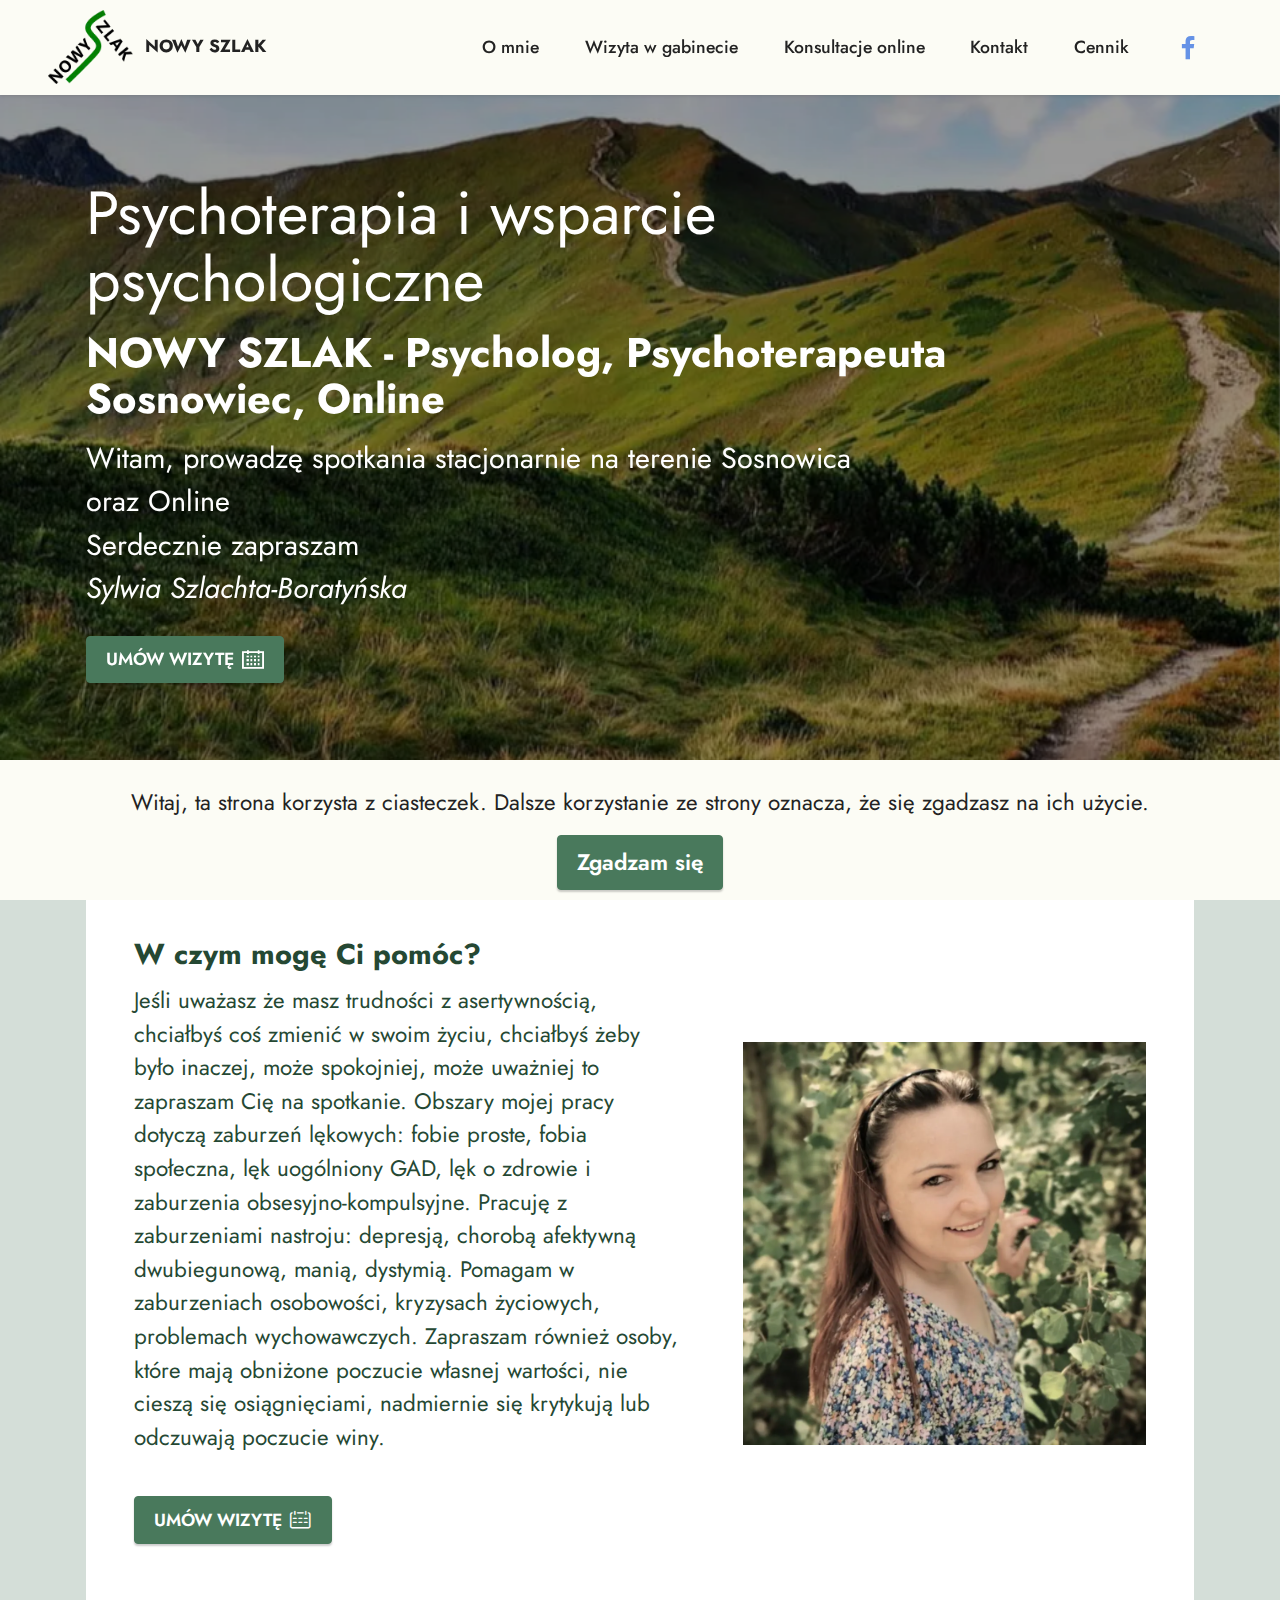
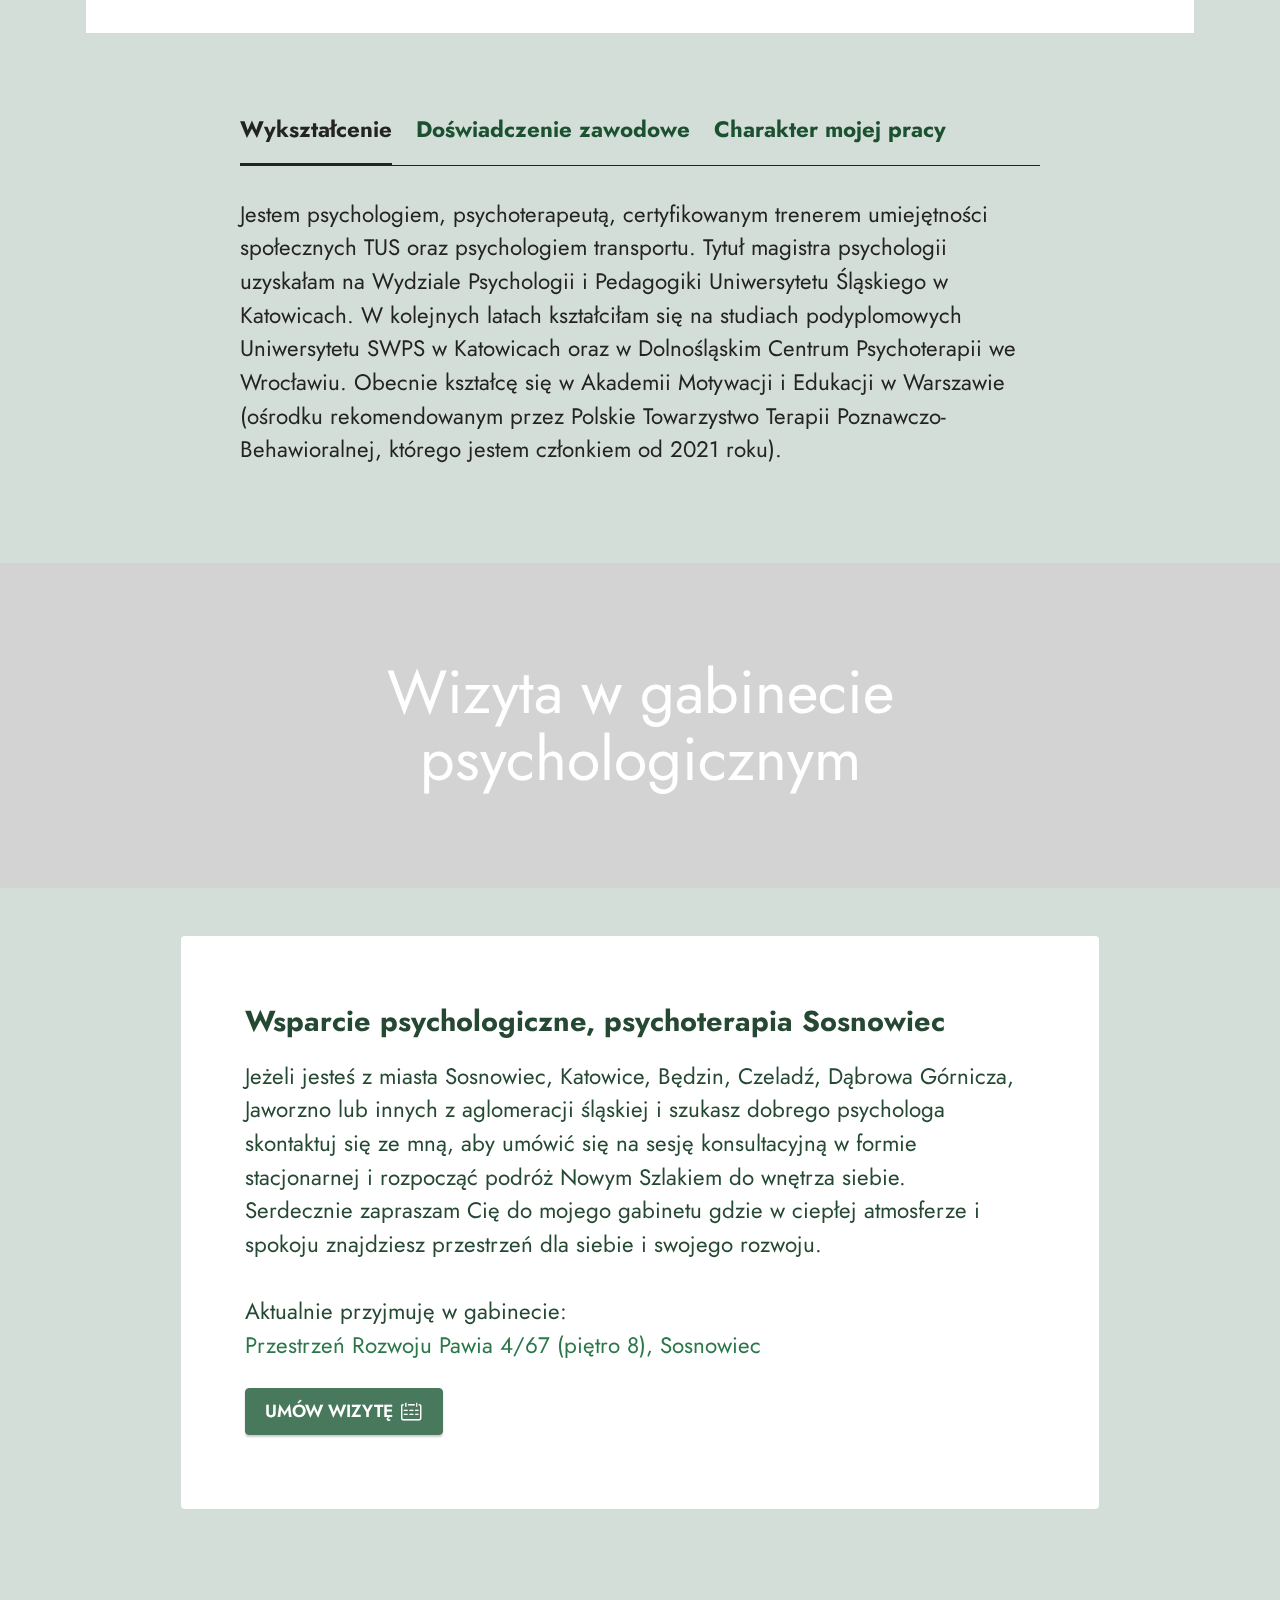
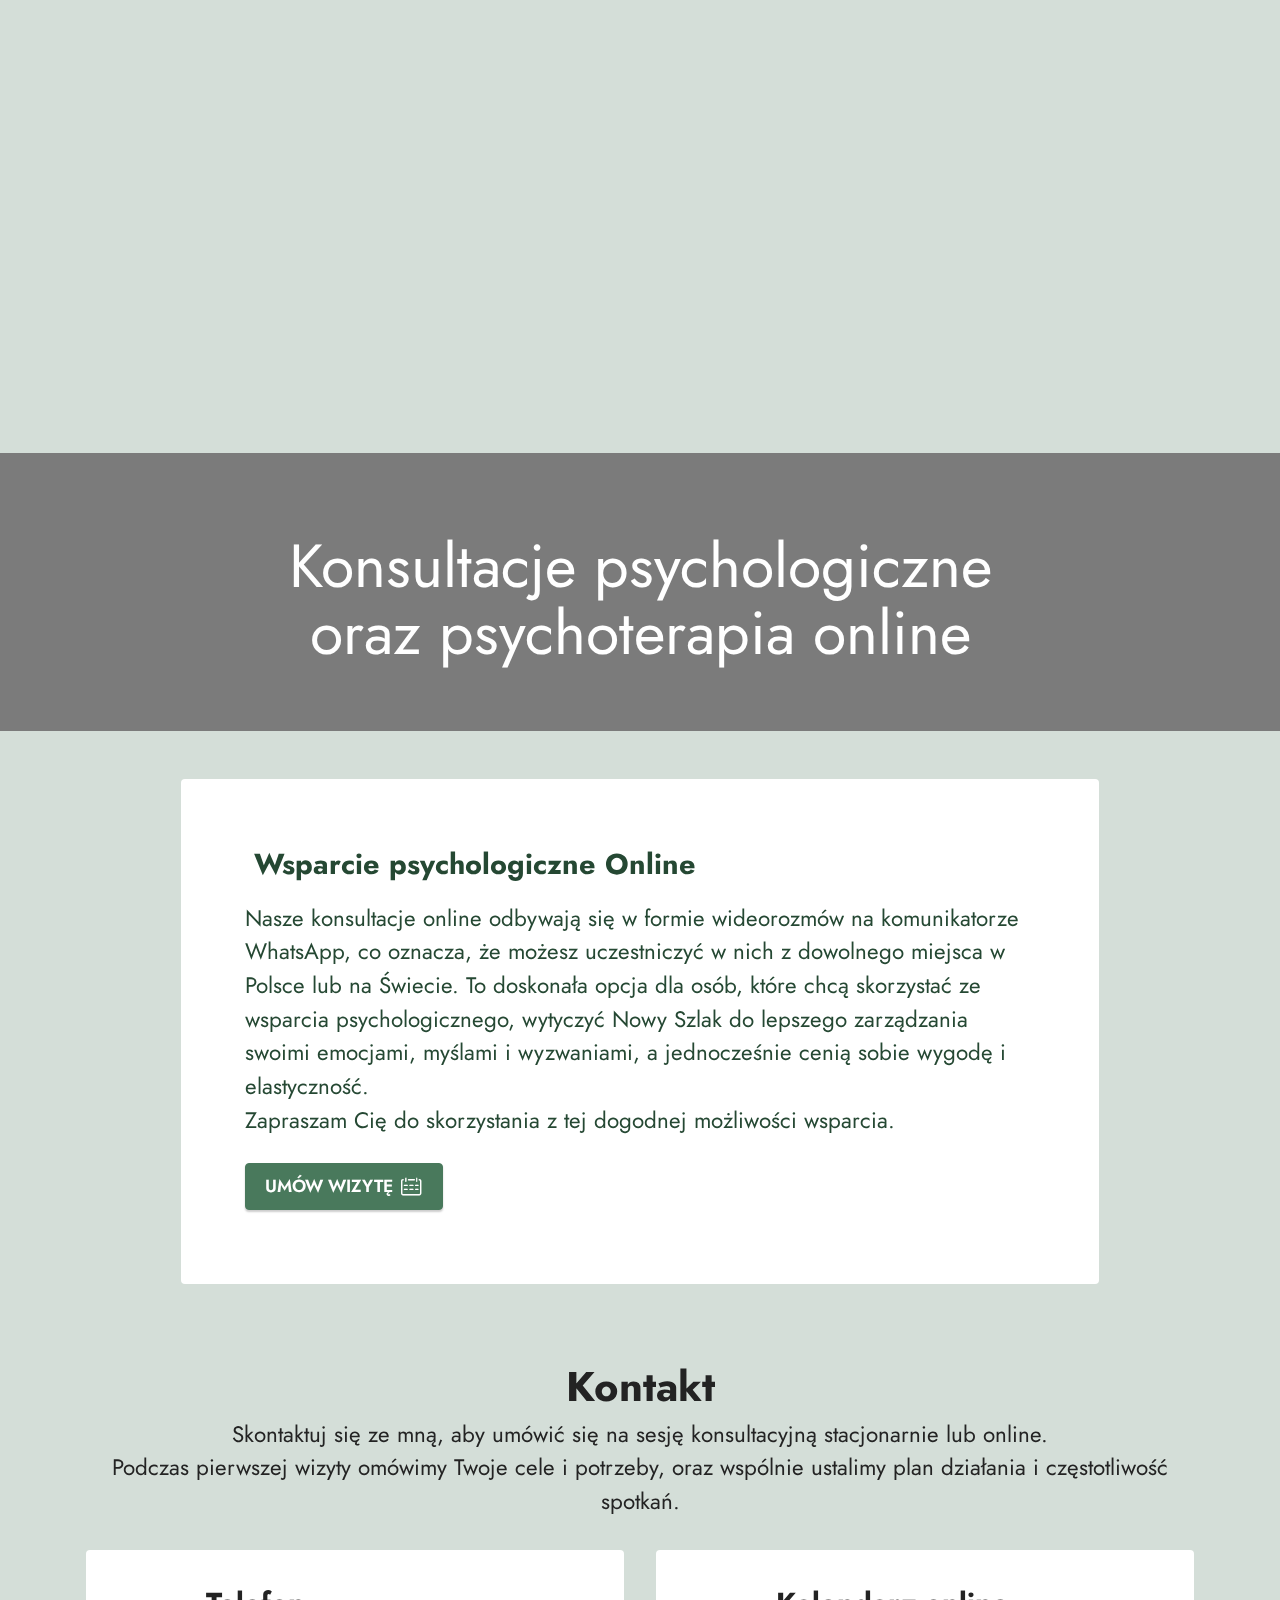
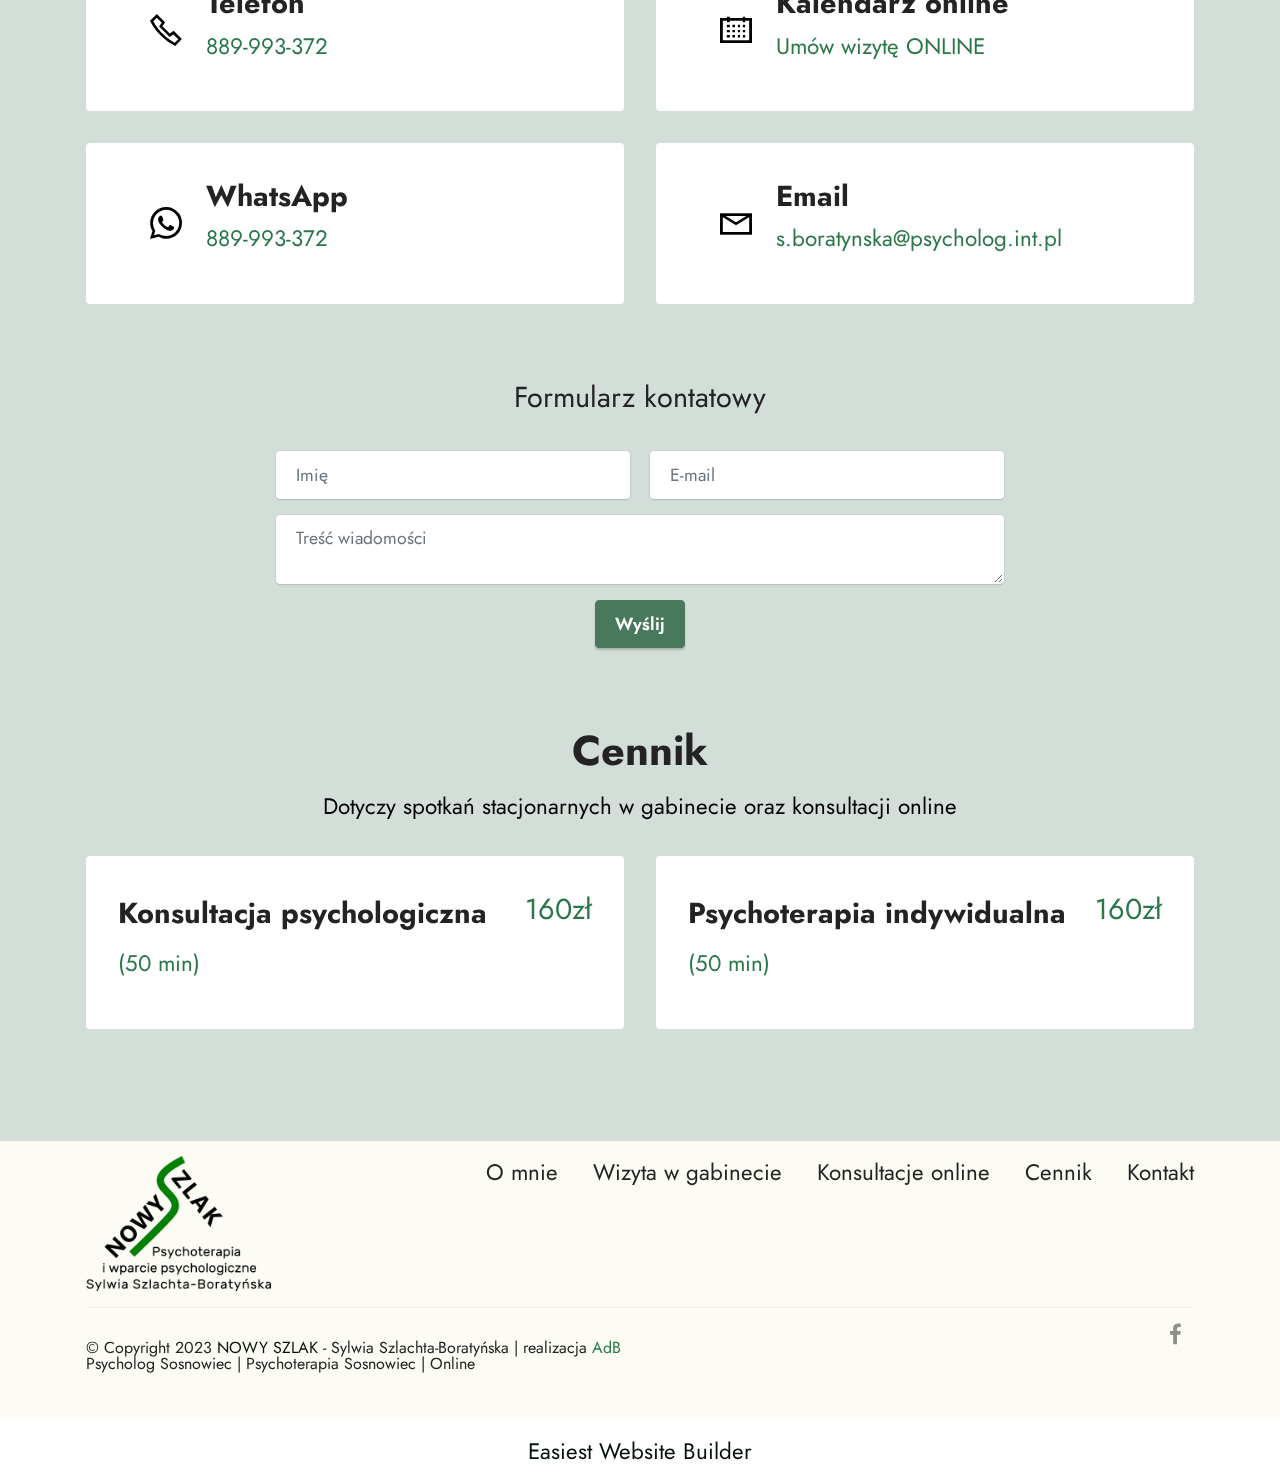
==== commit 5344a6f0: "Add files via upload" ====
--- a/index.html
+++ b/index.html
@@ -341,7 +341,7 @@
         </div>
         <div class="row justify-content-center mt-4">
             <div class="col-lg-8 mx-auto mbr-form" data-form-type="formoid">
-                <form action="https://mobirise.eu/" method="POST" class="mbr-form form-with-styler" data-form-title="Form Name"><input type="hidden" name="email" data-form-email="true" value="5F1hvJzlGLFO4/ySWo9BSQPtg3bUHW2nmzDehChMSh8/PgKi5jsHidVQ7NMtBQEe9e0dzsXQzNuSaUiuteYLIjgvutUg1yephRAMYA8MUHgqRcKIHoPdeGMAl5BwfUsR">
+                <form action="https://mobirise.eu/" method="POST" class="mbr-form form-with-styler" data-form-title="Form Name"><input type="hidden" name="email" data-form-email="true" value="Wjagxzmz2Y58UWeFwnQG3PPI0e5KZudpjqP09LBZRfJC28LsWEcnDJTyLUc+C0v7qQyM9MeFzG62C10KQMzlzoB+bUpyvi1yT4Qwdxo7WV4ihBXAhmB3+A2rQGFXBbVy">
                     <div class="row">
                         <div hidden="hidden" data-form-alert="" class="alert alert-success col-12">Dziękuję za wiadomość. Odpowiem najszybciej jak to możliwe</div>
                         <div hidden="hidden" data-form-alert-danger="" class="alert alert-danger col-12">
@@ -417,7 +417,7 @@
     </div>
 </section>
 
-<section data-bs-version="5.1" class="footer5 cid-tMNPPvjgIn" once="footers" id="footer5-q">
+<section data-bs-version="5.1" class="footer5 cid-u1mxdahwW5" once="footers" id="footer5-40">
 
     
 
@@ -433,7 +433,7 @@
                 </div>
             </div>
             <div class="col-10 col-6">
-                <p class="mbr-text align-right links mbr-fonts-style display-7"><a href="index.html#features16-1a" class="text-black">O mnie</a>&nbsp; &nbsp; &nbsp;<a href="index.html#info1-9" class="text-black">Wizyta w gabinecie</a>&nbsp; &nbsp; &nbsp;<a href="index.html#info1-a" class="text-black">Konsultacje online</a>&nbsp; &nbsp; &nbsp;<a href="index.html#features8-e" class="text-black">Cennik</a>&nbsp; &nbsp; &nbsp;<a href="index.html#contacts2-j" class="text-black">Kontakt</a></p>
+                <p class="mbr-text align-right links mbr-fonts-style display-7"><a href="https://nowyszlak-psycholog.sosnowiec.pl/o-mnie.html" class="text-black text-primary">O mnie</a>&nbsp; &nbsp; &nbsp;<a href="https://nowyszlak-psycholog.sosnowiec.pl/gabinet-sosnowiec.html" class="text-black text-primary">Wizyta w gabinecie</a>&nbsp; &nbsp; &nbsp;<a href="https://nowyszlak-psycholog.sosnowiec.pl/online.html" class="text-black text-primary">Konsultacje online</a>&nbsp; &nbsp; &nbsp;<a href="https://nowyszlak-psycholog.sosnowiec.pl/cennik.html" class="text-black text-primary">Cennik</a>&nbsp; &nbsp; &nbsp;<a href="https://nowyszlak-psycholog.sosnowiec.pl/kontakt.html" class="text-black text-primary">Kontakt</a></p>
             </div>
         </div>
         <!-- <div class="media-container-row">
@@ -469,7 +469,7 @@
         </div>
 
     </div>
-</section><section class="display-7" style="padding: 0;align-items: center;justify-content: center;flex-wrap: wrap;    align-content: center;display: flex;position: relative;height: 4rem;"><a href="https://mobiri.se/2252214" style="flex: 1 1;height: 4rem;position: absolute;width: 100%;z-index: 1;"><img alt="" style="height: 4rem;" src="[data-uri]"></a><p style="margin: 0;text-align: center;" class="display-7">&#8204;</p><a style="z-index:1" href="https://mobirise.com">Mobirise.com </a></section><script src="assets/bootstrap/js/bootstrap.bundle.min.js"></script>  <script src="assets/parallax/jarallax.js"></script>  <script src="assets/web/assets/cookies-alert-plugin/cookies-alert-core.js"></script>  <script src="assets/web/assets/cookies-alert-plugin/cookies-alert-script.js"></script>  <script src="assets/smoothscroll/smooth-scroll.js"></script>  <script src="assets/ytplayer/index.js"></script>  <script src="assets/dropdown/js/navbar-dropdown.js"></script>  <script src="assets/mbr-tabs/mbr-tabs.js"></script>  <script src="assets/theme/js/script.js"></script>  <script src="assets/formoid/formoid.min.js"></script>  
+</section><section class="display-7" style="padding: 0;align-items: center;justify-content: center;flex-wrap: wrap;    align-content: center;display: flex;position: relative;height: 4rem;"><a href="https://mobiri.se/2252214" style="flex: 1 1;height: 4rem;position: absolute;width: 100%;z-index: 1;"><img alt="" style="height: 4rem;" src="[data-uri]"></a><p style="margin: 0;text-align: center;" class="display-7">&#8204;</p><a style="z-index:1" href="https://mobirise.com/builder/easiest-website-builder.html">Easiest Website Builder</a></section><script src="assets/bootstrap/js/bootstrap.bundle.min.js"></script>  <script src="assets/parallax/jarallax.js"></script>  <script src="assets/web/assets/cookies-alert-plugin/cookies-alert-core.js"></script>  <script src="assets/web/assets/cookies-alert-plugin/cookies-alert-script.js"></script>  <script src="assets/smoothscroll/smooth-scroll.js"></script>  <script src="assets/ytplayer/index.js"></script>  <script src="assets/dropdown/js/navbar-dropdown.js"></script>  <script src="assets/mbr-tabs/mbr-tabs.js"></script>  <script src="assets/theme/js/script.js"></script>  <script src="assets/formoid/formoid.min.js"></script>  
   
   
 <input name="cookieData" type="hidden" data-cookie-cookiesAlertType='false' data-cookie-customDialogSelector='null' data-cookie-colorText='#232323' data-cookie-colorBg='rgb(252, 252, 245)' data-cookie-opacityOverlay='0' data-cookie-bgOpacity='100' data-cookie-textButton='Zgadzam się' data-cookie-rejectText='REJECT' data-cookie-colorButton='#49795c' data-cookie-rejectColor='#ffffff' data-cookie-colorLink='#424a4d' data-cookie-underlineLink='true' data-cookie-text="Witaj, ta strona korzysta z ciasteczek. Dalsze korzystanie ze strony oznacza, że się zgadzasz na ich użycie.">
--- a/assets/mobirise/css/mbr-additional.css
+++ b/assets/mobirise/css/mbr-additional.css
@@ -1501,37 +1501,37 @@
 .cid-tMhqg7kteo P {
   color: #2b774a;
 }
-.cid-tMNPPvjgIn {
+.cid-u1mxdahwW5 {
   padding-top: 15px;
   padding-bottom: 15px;
   background-color: #fcfcf5;
 }
 @media (max-width: 767px) {
-  .cid-tMNPPvjgIn .media-wrap {
+  .cid-u1mxdahwW5 .media-wrap {
     margin-bottom: 1rem;
     text-align: center;
   }
 }
-.cid-tMNPPvjgIn .mbr-text {
+.cid-u1mxdahwW5 .mbr-text {
   color: #767676;
 }
 @media (max-width: 767px) {
-  .cid-tMNPPvjgIn .links {
+  .cid-u1mxdahwW5 .links {
     text-align: center !important;
   }
 }
 @media (max-width: 767px) {
-  .cid-tMNPPvjgIn .footer-lower .copyright {
+  .cid-u1mxdahwW5 .footer-lower .copyright {
     margin-bottom: 1rem;
     text-align: center;
   }
 }
-.cid-tMNPPvjgIn .footer-lower hr {
+.cid-u1mxdahwW5 .footer-lower hr {
   margin: 1rem 0;
   border-color: #000;
   opacity: 0.05;
 }
-.cid-tMNPPvjgIn .footer-lower .social-list {
+.cid-u1mxdahwW5 .footer-lower .social-list {
   padding-left: 0;
   margin-bottom: 0;
   list-style: none;
@@ -1541,25 +1541,2628 @@
   -webkit-justify-content: flex-end;
   justify-content: flex-end;
 }
-.cid-tMNPPvjgIn .footer-lower .social-list .mbr-iconfont-social {
+.cid-u1mxdahwW5 .footer-lower .social-list .mbr-iconfont-social {
   font-size: 1.3rem;
   color: #232323;
 }
-.cid-tMNPPvjgIn .footer-lower .social-list .soc-item {
+.cid-u1mxdahwW5 .footer-lower .social-list .soc-item {
   margin: 0 0.5rem;
 }
-.cid-tMNPPvjgIn .footer-lower .social-list a {
+.cid-u1mxdahwW5 .footer-lower .social-list a {
   margin: 0;
   opacity: 0.5;
   -webkit-transition: 0.2s linear;
   transition: 0.2s linear;
 }
-.cid-tMNPPvjgIn .footer-lower .social-list a:hover {
+.cid-u1mxdahwW5 .footer-lower .social-list a:hover {
   opacity: 1;
 }
 @media (max-width: 767px) {
-  .cid-tMNPPvjgIn .footer-lower .social-list {
+  .cid-u1mxdahwW5 .footer-lower .social-list {
     -webkit-justify-content: center;
     justify-content: center;
   }
 }
+.cid-u1msUivY6E {
+  z-index: 1000;
+  width: 100%;
+  position: relative;
+  min-height: 60px;
+}
+.cid-u1msUivY6E nav.navbar {
+  position: fixed;
+}
+.cid-u1msUivY6E .dropdown-item:before {
+  font-family: Moririse2 !important;
+  content: "\e966";
+  display: inline-block;
+  width: 0;
+  position: absolute;
+  left: 1rem;
+  top: 0.5rem;
+  margin-right: 0.5rem;
+  line-height: 1;
+  font-size: inherit;
+  vertical-align: middle;
+  text-align: center;
+  overflow: hidden;
+  transform: scale(0, 1);
+  transition: all 0.25s ease-in-out;
+}
+.cid-u1msUivY6E .dropdown-menu {
+  padding: 0;
+  border-radius: 4px;
+  box-shadow: 0 1px 3px 0 rgba(0, 0, 0, 0.1);
+}
+.cid-u1msUivY6E .dropdown-item {
+  border-bottom: 1px solid #e6e6e6;
+}
+.cid-u1msUivY6E .dropdown-item:hover,
+.cid-u1msUivY6E .dropdown-item:focus {
+  background: #06110a !important;
+  color: white !important;
+}
+.cid-u1msUivY6E .dropdown-item:hover span {
+  color: white;
+}
+.cid-u1msUivY6E .dropdown-item:first-child {
+  border-top-left-radius: 4px;
+  border-top-right-radius: 4px;
+}
+.cid-u1msUivY6E .dropdown-item:last-child {
+  border-bottom: none;
+  border-bottom-left-radius: 4px;
+  border-bottom-right-radius: 4px;
+}
+.cid-u1msUivY6E .nav-dropdown .link {
+  padding: 0 0.3em !important;
+  margin: 0.667em 1em !important;
+}
+.cid-u1msUivY6E .nav-dropdown .link.dropdown-toggle::after {
+  margin-left: 0.5rem;
+  margin-top: 0.2rem;
+}
+.cid-u1msUivY6E .nav-link {
+  position: relative;
+}
+.cid-u1msUivY6E .container {
+  display: flex;
+  margin: auto;
+  flex-wrap: nowrap;
+}
+@media (max-width: 991px) {
+  .cid-u1msUivY6E .container {
+    flex-wrap: wrap;
+  }
+}
+.cid-u1msUivY6E .container-fluid {
+  flex-wrap: nowrap;
+}
+@media (max-width: 991px) {
+  .cid-u1msUivY6E .container-fluid {
+    flex-wrap: wrap;
+  }
+}
+.cid-u1msUivY6E .iconfont-wrapper {
+  color: #000000 !important;
+  font-size: 1.5rem;
+  padding-right: 0.5rem;
+}
+.cid-u1msUivY6E .dropdown-menu,
+.cid-u1msUivY6E .navbar.opened {
+  background: #fcfcf5 !important;
+}
+.cid-u1msUivY6E .nav-item:focus,
+.cid-u1msUivY6E .nav-link:focus {
+  outline: none;
+}
+.cid-u1msUivY6E .dropdown .dropdown-menu .dropdown-item {
+  width: auto;
+  transition: all 0.25s ease-in-out;
+}
+.cid-u1msUivY6E .dropdown .dropdown-menu .dropdown-item::after {
+  right: 0.5rem;
+}
+.cid-u1msUivY6E .dropdown .dropdown-menu .dropdown-item .mbr-iconfont {
+  margin-right: 0.5rem;
+  vertical-align: sub;
+}
+.cid-u1msUivY6E .dropdown .dropdown-menu .dropdown-item .mbr-iconfont:before {
+  display: inline-block;
+  transform: scale(1, 1);
+  transition: all 0.25s ease-in-out;
+}
+.cid-u1msUivY6E .collapsed .dropdown-menu .dropdown-item:before {
+  display: none;
+}
+.cid-u1msUivY6E .collapsed .dropdown .dropdown-menu .dropdown-item {
+  padding: 0.235em 1.5em 0.235em 1.5em !important;
+  transition: none;
+  margin: 0 !important;
+}
+.cid-u1msUivY6E .navbar {
+  min-height: 70px;
+  transition: all 0.3s;
+  border-bottom: 1px solid transparent;
+  box-shadow: 0 1px 3px 0 rgba(0, 0, 0, 0.1);
+  background: #fcfcf5;
+}
+.cid-u1msUivY6E .navbar.opened {
+  transition: all 0.3s;
+}
+.cid-u1msUivY6E .navbar .dropdown-item {
+  padding: 0.5rem 1.8rem;
+}
+.cid-u1msUivY6E .navbar .navbar-logo img {
+  width: auto;
+}
+.cid-u1msUivY6E .navbar .navbar-collapse {
+  justify-content: flex-end;
+  z-index: 1;
+}
+.cid-u1msUivY6E .navbar.collapsed {
+  justify-content: center;
+}
+.cid-u1msUivY6E .navbar.collapsed .nav-item .nav-link::before {
+  display: none;
+}
+.cid-u1msUivY6E .navbar.collapsed.opened .dropdown-menu {
+  top: 0;
+}
+@media (min-width: 992px) {
+  .cid-u1msUivY6E .navbar.collapsed.opened:not(.navbar-short) .navbar-collapse {
+    max-height: calc(98.5vh - 4.6rem);
+  }
+}
+.cid-u1msUivY6E .navbar.collapsed .dropdown-menu .dropdown-submenu {
+  left: 0 !important;
+}
+.cid-u1msUivY6E .navbar.collapsed .dropdown-menu .dropdown-item:after {
+  right: auto;
+}
+.cid-u1msUivY6E .navbar.collapsed .dropdown-menu .dropdown-toggle[data-toggle="dropdown-submenu"]:after {
+  margin-left: 0.5rem;
+  margin-top: 0.2rem;
+  border-top: 0.35em solid;
+  border-right: 0.35em solid transparent;
+  border-left: 0.35em solid transparent;
+  border-bottom: 0;
+  top: 41%;
+}
+.cid-u1msUivY6E .navbar.collapsed ul.navbar-nav li {
+  margin: auto;
+}
+.cid-u1msUivY6E .navbar.collapsed .dropdown-menu .dropdown-item {
+  padding: 0.25rem 1.5rem;
+  text-align: center;
+}
+.cid-u1msUivY6E .navbar.collapsed .icons-menu {
+  padding-left: 0;
+  padding-right: 0;
+  padding-top: 0.5rem;
+  padding-bottom: 0.5rem;
+}
+@media (max-width: 991px) {
+  .cid-u1msUivY6E .navbar .nav-item .nav-link::before {
+    display: none;
+  }
+  .cid-u1msUivY6E .navbar.opened .dropdown-menu {
+    top: 0;
+  }
+  .cid-u1msUivY6E .navbar .dropdown-menu .dropdown-submenu {
+    left: 0 !important;
+  }
+  .cid-u1msUivY6E .navbar .dropdown-menu .dropdown-item:after {
+    right: auto;
+  }
+  .cid-u1msUivY6E .navbar .dropdown-menu .dropdown-toggle[data-toggle="dropdown-submenu"]:after {
+    margin-left: 0.5rem;
+    margin-top: 0.2rem;
+    border-top: 0.35em solid;
+    border-right: 0.35em solid transparent;
+    border-left: 0.35em solid transparent;
+    border-bottom: 0;
+    top: 40%;
+  }
+  .cid-u1msUivY6E .navbar .navbar-logo img {
+    height: 3rem !important;
+  }
+  .cid-u1msUivY6E .navbar ul.navbar-nav li {
+    margin: auto;
+  }
+  .cid-u1msUivY6E .navbar .dropdown-menu .dropdown-item {
+    padding: 0.25rem 1.5rem !important;
+    text-align: center;
+  }
+  .cid-u1msUivY6E .navbar .navbar-brand {
+    flex-shrink: initial;
+    flex-basis: auto;
+    word-break: break-word;
+    padding-right: 2rem;
+  }
+  .cid-u1msUivY6E .navbar .navbar-toggler {
+    flex-basis: auto;
+  }
+  .cid-u1msUivY6E .navbar .icons-menu {
+    padding-left: 0;
+    padding-top: 0.5rem;
+    padding-bottom: 0.5rem;
+  }
+}
+@media (max-width: 991px) and (max-width: 767px) {
+  .cid-u1msUivY6E .navbar .navbar-brand {
+    width: calc(100% - 31px);
+  }
+}
+.cid-u1msUivY6E .navbar.navbar-short {
+  min-height: 60px;
+}
+.cid-u1msUivY6E .navbar.navbar-short .navbar-logo img {
+  height: 2.5rem !important;
+}
+.cid-u1msUivY6E .navbar.navbar-short .navbar-brand {
+  min-height: 60px;
+  padding: 0;
+}
+.cid-u1msUivY6E .navbar-brand {
+  min-height: 70px;
+  flex-shrink: 0;
+  align-items: center;
+  margin-right: 0;
+  padding: 10px 0;
+  transition: all 0.3s;
+  word-break: break-word;
+  z-index: 1;
+}
+.cid-u1msUivY6E .navbar-brand .navbar-caption {
+  line-height: inherit !important;
+}
+.cid-u1msUivY6E .navbar-brand .navbar-logo a {
+  outline: none;
+}
+.cid-u1msUivY6E .dropdown-item.active,
+.cid-u1msUivY6E .dropdown-item:active {
+  background-color: transparent;
+}
+.cid-u1msUivY6E .navbar-expand-lg .navbar-nav .nav-link {
+  padding: 0;
+}
+.cid-u1msUivY6E .nav-dropdown .link.dropdown-toggle {
+  margin-right: 1.667em;
+}
+.cid-u1msUivY6E .nav-dropdown .link.dropdown-toggle[aria-expanded="true"] {
+  margin-right: 0;
+  padding: 0.667em 1.667em;
+}
+.cid-u1msUivY6E .navbar.navbar-expand-lg .dropdown .dropdown-menu {
+  background: #fcfcf5;
+}
+.cid-u1msUivY6E .navbar.navbar-expand-lg .dropdown .dropdown-menu .dropdown-submenu {
+  margin: 0;
+  left: 100%;
+}
+.cid-u1msUivY6E .navbar .dropdown.open > .dropdown-menu {
+  display: block;
+}
+.cid-u1msUivY6E ul.navbar-nav {
+  flex-wrap: wrap;
+}
+.cid-u1msUivY6E .navbar-buttons {
+  text-align: center;
+  min-width: 170px;
+}
+.cid-u1msUivY6E button.navbar-toggler {
+  outline: none;
+  width: 31px;
+  height: 20px;
+  cursor: pointer;
+  transition: all 0.2s;
+  position: relative;
+  align-self: center;
+}
+.cid-u1msUivY6E button.navbar-toggler .hamburger span {
+  position: absolute;
+  right: 0;
+  width: 30px;
+  height: 2px;
+  border-right: 5px;
+  background-color: #000000;
+}
+.cid-u1msUivY6E button.navbar-toggler .hamburger span:nth-child(1) {
+  top: 0;
+  transition: all 0.2s;
+}
+.cid-u1msUivY6E button.navbar-toggler .hamburger span:nth-child(2) {
+  top: 8px;
+  transition: all 0.15s;
+}
+.cid-u1msUivY6E button.navbar-toggler .hamburger span:nth-child(3) {
+  top: 8px;
+  transition: all 0.15s;
+}
+.cid-u1msUivY6E button.navbar-toggler .hamburger span:nth-child(4) {
+  top: 16px;
+  transition: all 0.2s;
+}
+.cid-u1msUivY6E nav.opened .hamburger span:nth-child(1) {
+  top: 8px;
+  width: 0;
+  opacity: 0;
+  right: 50%;
+  transition: all 0.2s;
+}
+.cid-u1msUivY6E nav.opened .hamburger span:nth-child(2) {
+  transform: rotate(45deg);
+  transition: all 0.25s;
+}
+.cid-u1msUivY6E nav.opened .hamburger span:nth-child(3) {
+  transform: rotate(-45deg);
+  transition: all 0.25s;
+}
+.cid-u1msUivY6E nav.opened .hamburger span:nth-child(4) {
+  top: 8px;
+  width: 0;
+  opacity: 0;
+  right: 50%;
+  transition: all 0.2s;
+}
+.cid-u1msUivY6E .navbar-dropdown {
+  padding: 0 1rem;
+  position: fixed;
+}
+.cid-u1msUivY6E a.nav-link {
+  display: flex;
+  align-items: center;
+  justify-content: center;
+}
+.cid-u1msUivY6E .icons-menu {
+  flex-wrap: nowrap;
+  display: flex;
+  justify-content: center;
+  padding-left: 1rem;
+  padding-right: 1rem;
+  padding-top: 0.3rem;
+  text-align: center;
+}
+@media screen and (-ms-high-contrast: active), (-ms-high-contrast: none) {
+  .cid-u1msUivY6E .navbar {
+    height: 70px;
+  }
+  .cid-u1msUivY6E .navbar.opened {
+    height: auto;
+  }
+  .cid-u1msUivY6E .nav-item .nav-link:hover::before {
+    width: 175%;
+    max-width: calc(100% + 2rem);
+    left: -1rem;
+  }
+}
+.cid-u1msUjApME {
+  padding-top: 5rem;
+  padding-bottom: 1rem;
+  background-color: #d4ded8;
+}
+.cid-u1msUjApME .mbr-fallback-image.disabled {
+  display: none;
+}
+.cid-u1msUjApME .mbr-fallback-image {
+  display: block;
+  background-size: cover;
+  background-position: center center;
+  width: 100%;
+  height: 100%;
+  position: absolute;
+  top: 0;
+}
+.cid-u1msUjApME .content-wrapper {
+  background: #ffffff;
+}
+@media (max-width: 991px) {
+  .cid-u1msUjApME .content-wrapper .row {
+    flex-direction: column-reverse;
+  }
+  .cid-u1msUjApME .content-wrapper .image-wrapper {
+    margin-bottom: 2rem;
+  }
+}
+@media (max-width: 767px) {
+  .cid-u1msUjApME .content-wrapper {
+    padding: 1rem;
+  }
+}
+@media (min-width: 768px) and (max-width: 991px) {
+  .cid-u1msUjApME .content-wrapper {
+    padding: 2rem;
+  }
+}
+@media (min-width: 992px) {
+  .cid-u1msUjApME .content-wrapper {
+    padding: 5rem 3rem;
+  }
+  .cid-u1msUjApME .content-wrapper .text-wrapper {
+    padding-right: 2rem;
+  }
+}
+.cid-u1msUjApME .image-wrapper img {
+  width: 100%;
+  object-fit: cover;
+}
+.cid-u1msUjApME .mbr-text,
+.cid-u1msUjApME .mbr-section-btn {
+  color: #254833;
+}
+.cid-u1msUjApME .card-title {
+  color: #254833;
+}
+.cid-u1msUk0b2t {
+  padding-top: 1rem;
+  padding-bottom: 5rem;
+  background-color: #d4ded8;
+}
+.cid-u1msUk0b2t .mbr-fallback-image.disabled {
+  display: none;
+}
+.cid-u1msUk0b2t .mbr-fallback-image {
+  display: block;
+  background-size: cover;
+  background-position: center center;
+  width: 100%;
+  height: 100%;
+  position: absolute;
+  top: 0;
+}
+.cid-u1msUk0b2t .nav-tabs .nav-item.open .nav-link:focus,
+.cid-u1msUk0b2t .nav-tabs .nav-link.active:focus {
+  outline: none;
+}
+.cid-u1msUk0b2t .nav-tabs {
+  flex-wrap: wrap;
+  border-bottom: 1px solid #232323;
+}
+@media (max-width: 767px) {
+  .cid-u1msUk0b2t .nav-item {
+    width: 100%;
+    margin: 0;
+  }
+}
+.cid-u1msUk0b2t .nav-tabs .nav-link {
+  transition: all .5s;
+  border: none;
+  border-bottom: 3px solid transparent;
+  border-radius: 0 !important;
+}
+.cid-u1msUk0b2t .nav-tabs .nav-link:not(.active) {
+  color: #1b5131;
+}
+.cid-u1msUk0b2t .nav-tabs .nav-item {
+  margin-right: 1.5rem;
+}
+.cid-u1msUk0b2t .nav-link,
+.cid-u1msUk0b2t .nav-link.active {
+  padding: 1rem 0;
+  background-color: transparent;
+}
+.cid-u1msUk0b2t .nav-tabs .nav-link.active {
+  color: #232323;
+  border-bottom: 3px solid #232323;
+}
+.cid-u1msUk0b2t H4 {
+  text-align: center;
+}
+.cid-u1msUk0b2t H3 {
+  text-align: center;
+}
+.cid-u1msUk0b2t P {
+  color: #232323;
+}
+.cid-u1mxdahwW5 {
+  padding-top: 15px;
+  padding-bottom: 15px;
+  background-color: #fcfcf5;
+}
+@media (max-width: 767px) {
+  .cid-u1mxdahwW5 .media-wrap {
+    margin-bottom: 1rem;
+    text-align: center;
+  }
+}
+.cid-u1mxdahwW5 .mbr-text {
+  color: #767676;
+}
+@media (max-width: 767px) {
+  .cid-u1mxdahwW5 .links {
+    text-align: center !important;
+  }
+}
+@media (max-width: 767px) {
+  .cid-u1mxdahwW5 .footer-lower .copyright {
+    margin-bottom: 1rem;
+    text-align: center;
+  }
+}
+.cid-u1mxdahwW5 .footer-lower hr {
+  margin: 1rem 0;
+  border-color: #000;
+  opacity: 0.05;
+}
+.cid-u1mxdahwW5 .footer-lower .social-list {
+  padding-left: 0;
+  margin-bottom: 0;
+  list-style: none;
+  display: flex;
+  -webkit-flex-wrap: wrap;
+  flex-wrap: wrap;
+  -webkit-justify-content: flex-end;
+  justify-content: flex-end;
+}
+.cid-u1mxdahwW5 .footer-lower .social-list .mbr-iconfont-social {
+  font-size: 1.3rem;
+  color: #232323;
+}
+.cid-u1mxdahwW5 .footer-lower .social-list .soc-item {
+  margin: 0 0.5rem;
+}
+.cid-u1mxdahwW5 .footer-lower .social-list a {
+  margin: 0;
+  opacity: 0.5;
+  -webkit-transition: 0.2s linear;
+  transition: 0.2s linear;
+}
+.cid-u1mxdahwW5 .footer-lower .social-list a:hover {
+  opacity: 1;
+}
+@media (max-width: 767px) {
+  .cid-u1mxdahwW5 .footer-lower .social-list {
+    -webkit-justify-content: center;
+    justify-content: center;
+  }
+}
+.cid-u1msXeTCjz {
+  z-index: 1000;
+  width: 100%;
+  position: relative;
+  min-height: 60px;
+}
+.cid-u1msXeTCjz nav.navbar {
+  position: fixed;
+}
+.cid-u1msXeTCjz .dropdown-item:before {
+  font-family: Moririse2 !important;
+  content: "\e966";
+  display: inline-block;
+  width: 0;
+  position: absolute;
+  left: 1rem;
+  top: 0.5rem;
+  margin-right: 0.5rem;
+  line-height: 1;
+  font-size: inherit;
+  vertical-align: middle;
+  text-align: center;
+  overflow: hidden;
+  transform: scale(0, 1);
+  transition: all 0.25s ease-in-out;
+}
+.cid-u1msXeTCjz .dropdown-menu {
+  padding: 0;
+  border-radius: 4px;
+  box-shadow: 0 1px 3px 0 rgba(0, 0, 0, 0.1);
+}
+.cid-u1msXeTCjz .dropdown-item {
+  border-bottom: 1px solid #e6e6e6;
+}
+.cid-u1msXeTCjz .dropdown-item:hover,
+.cid-u1msXeTCjz .dropdown-item:focus {
+  background: #06110a !important;
+  color: white !important;
+}
+.cid-u1msXeTCjz .dropdown-item:hover span {
+  color: white;
+}
+.cid-u1msXeTCjz .dropdown-item:first-child {
+  border-top-left-radius: 4px;
+  border-top-right-radius: 4px;
+}
+.cid-u1msXeTCjz .dropdown-item:last-child {
+  border-bottom: none;
+  border-bottom-left-radius: 4px;
+  border-bottom-right-radius: 4px;
+}
+.cid-u1msXeTCjz .nav-dropdown .link {
+  padding: 0 0.3em !important;
+  margin: 0.667em 1em !important;
+}
+.cid-u1msXeTCjz .nav-dropdown .link.dropdown-toggle::after {
+  margin-left: 0.5rem;
+  margin-top: 0.2rem;
+}
+.cid-u1msXeTCjz .nav-link {
+  position: relative;
+}
+.cid-u1msXeTCjz .container {
+  display: flex;
+  margin: auto;
+  flex-wrap: nowrap;
+}
+@media (max-width: 991px) {
+  .cid-u1msXeTCjz .container {
+    flex-wrap: wrap;
+  }
+}
+.cid-u1msXeTCjz .container-fluid {
+  flex-wrap: nowrap;
+}
+@media (max-width: 991px) {
+  .cid-u1msXeTCjz .container-fluid {
+    flex-wrap: wrap;
+  }
+}
+.cid-u1msXeTCjz .iconfont-wrapper {
+  color: #000000 !important;
+  font-size: 1.5rem;
+  padding-right: 0.5rem;
+}
+.cid-u1msXeTCjz .dropdown-menu,
+.cid-u1msXeTCjz .navbar.opened {
+  background: #fcfcf5 !important;
+}
+.cid-u1msXeTCjz .nav-item:focus,
+.cid-u1msXeTCjz .nav-link:focus {
+  outline: none;
+}
+.cid-u1msXeTCjz .dropdown .dropdown-menu .dropdown-item {
+  width: auto;
+  transition: all 0.25s ease-in-out;
+}
+.cid-u1msXeTCjz .dropdown .dropdown-menu .dropdown-item::after {
+  right: 0.5rem;
+}
+.cid-u1msXeTCjz .dropdown .dropdown-menu .dropdown-item .mbr-iconfont {
+  margin-right: 0.5rem;
+  vertical-align: sub;
+}
+.cid-u1msXeTCjz .dropdown .dropdown-menu .dropdown-item .mbr-iconfont:before {
+  display: inline-block;
+  transform: scale(1, 1);
+  transition: all 0.25s ease-in-out;
+}
+.cid-u1msXeTCjz .collapsed .dropdown-menu .dropdown-item:before {
+  display: none;
+}
+.cid-u1msXeTCjz .collapsed .dropdown .dropdown-menu .dropdown-item {
+  padding: 0.235em 1.5em 0.235em 1.5em !important;
+  transition: none;
+  margin: 0 !important;
+}
+.cid-u1msXeTCjz .navbar {
+  min-height: 70px;
+  transition: all 0.3s;
+  border-bottom: 1px solid transparent;
+  box-shadow: 0 1px 3px 0 rgba(0, 0, 0, 0.1);
+  background: #fcfcf5;
+}
+.cid-u1msXeTCjz .navbar.opened {
+  transition: all 0.3s;
+}
+.cid-u1msXeTCjz .navbar .dropdown-item {
+  padding: 0.5rem 1.8rem;
+}
+.cid-u1msXeTCjz .navbar .navbar-logo img {
+  width: auto;
+}
+.cid-u1msXeTCjz .navbar .navbar-collapse {
+  justify-content: flex-end;
+  z-index: 1;
+}
+.cid-u1msXeTCjz .navbar.collapsed {
+  justify-content: center;
+}
+.cid-u1msXeTCjz .navbar.collapsed .nav-item .nav-link::before {
+  display: none;
+}
+.cid-u1msXeTCjz .navbar.collapsed.opened .dropdown-menu {
+  top: 0;
+}
+@media (min-width: 992px) {
+  .cid-u1msXeTCjz .navbar.collapsed.opened:not(.navbar-short) .navbar-collapse {
+    max-height: calc(98.5vh - 4.6rem);
+  }
+}
+.cid-u1msXeTCjz .navbar.collapsed .dropdown-menu .dropdown-submenu {
+  left: 0 !important;
+}
+.cid-u1msXeTCjz .navbar.collapsed .dropdown-menu .dropdown-item:after {
+  right: auto;
+}
+.cid-u1msXeTCjz .navbar.collapsed .dropdown-menu .dropdown-toggle[data-toggle="dropdown-submenu"]:after {
+  margin-left: 0.5rem;
+  margin-top: 0.2rem;
+  border-top: 0.35em solid;
+  border-right: 0.35em solid transparent;
+  border-left: 0.35em solid transparent;
+  border-bottom: 0;
+  top: 41%;
+}
+.cid-u1msXeTCjz .navbar.collapsed ul.navbar-nav li {
+  margin: auto;
+}
+.cid-u1msXeTCjz .navbar.collapsed .dropdown-menu .dropdown-item {
+  padding: 0.25rem 1.5rem;
+  text-align: center;
+}
+.cid-u1msXeTCjz .navbar.collapsed .icons-menu {
+  padding-left: 0;
+  padding-right: 0;
+  padding-top: 0.5rem;
+  padding-bottom: 0.5rem;
+}
+@media (max-width: 991px) {
+  .cid-u1msXeTCjz .navbar .nav-item .nav-link::before {
+    display: none;
+  }
+  .cid-u1msXeTCjz .navbar.opened .dropdown-menu {
+    top: 0;
+  }
+  .cid-u1msXeTCjz .navbar .dropdown-menu .dropdown-submenu {
+    left: 0 !important;
+  }
+  .cid-u1msXeTCjz .navbar .dropdown-menu .dropdown-item:after {
+    right: auto;
+  }
+  .cid-u1msXeTCjz .navbar .dropdown-menu .dropdown-toggle[data-toggle="dropdown-submenu"]:after {
+    margin-left: 0.5rem;
+    margin-top: 0.2rem;
+    border-top: 0.35em solid;
+    border-right: 0.35em solid transparent;
+    border-left: 0.35em solid transparent;
+    border-bottom: 0;
+    top: 40%;
+  }
+  .cid-u1msXeTCjz .navbar .navbar-logo img {
+    height: 3rem !important;
+  }
+  .cid-u1msXeTCjz .navbar ul.navbar-nav li {
+    margin: auto;
+  }
+  .cid-u1msXeTCjz .navbar .dropdown-menu .dropdown-item {
+    padding: 0.25rem 1.5rem !important;
+    text-align: center;
+  }
+  .cid-u1msXeTCjz .navbar .navbar-brand {
+    flex-shrink: initial;
+    flex-basis: auto;
+    word-break: break-word;
+    padding-right: 2rem;
+  }
+  .cid-u1msXeTCjz .navbar .navbar-toggler {
+    flex-basis: auto;
+  }
+  .cid-u1msXeTCjz .navbar .icons-menu {
+    padding-left: 0;
+    padding-top: 0.5rem;
+    padding-bottom: 0.5rem;
+  }
+}
+@media (max-width: 991px) and (max-width: 767px) {
+  .cid-u1msXeTCjz .navbar .navbar-brand {
+    width: calc(100% - 31px);
+  }
+}
+.cid-u1msXeTCjz .navbar.navbar-short {
+  min-height: 60px;
+}
+.cid-u1msXeTCjz .navbar.navbar-short .navbar-logo img {
+  height: 2.5rem !important;
+}
+.cid-u1msXeTCjz .navbar.navbar-short .navbar-brand {
+  min-height: 60px;
+  padding: 0;
+}
+.cid-u1msXeTCjz .navbar-brand {
+  min-height: 70px;
+  flex-shrink: 0;
+  align-items: center;
+  margin-right: 0;
+  padding: 10px 0;
+  transition: all 0.3s;
+  word-break: break-word;
+  z-index: 1;
+}
+.cid-u1msXeTCjz .navbar-brand .navbar-caption {
+  line-height: inherit !important;
+}
+.cid-u1msXeTCjz .navbar-brand .navbar-logo a {
+  outline: none;
+}
+.cid-u1msXeTCjz .dropdown-item.active,
+.cid-u1msXeTCjz .dropdown-item:active {
+  background-color: transparent;
+}
+.cid-u1msXeTCjz .navbar-expand-lg .navbar-nav .nav-link {
+  padding: 0;
+}
+.cid-u1msXeTCjz .nav-dropdown .link.dropdown-toggle {
+  margin-right: 1.667em;
+}
+.cid-u1msXeTCjz .nav-dropdown .link.dropdown-toggle[aria-expanded="true"] {
+  margin-right: 0;
+  padding: 0.667em 1.667em;
+}
+.cid-u1msXeTCjz .navbar.navbar-expand-lg .dropdown .dropdown-menu {
+  background: #fcfcf5;
+}
+.cid-u1msXeTCjz .navbar.navbar-expand-lg .dropdown .dropdown-menu .dropdown-submenu {
+  margin: 0;
+  left: 100%;
+}
+.cid-u1msXeTCjz .navbar .dropdown.open > .dropdown-menu {
+  display: block;
+}
+.cid-u1msXeTCjz ul.navbar-nav {
+  flex-wrap: wrap;
+}
+.cid-u1msXeTCjz .navbar-buttons {
+  text-align: center;
+  min-width: 170px;
+}
+.cid-u1msXeTCjz button.navbar-toggler {
+  outline: none;
+  width: 31px;
+  height: 20px;
+  cursor: pointer;
+  transition: all 0.2s;
+  position: relative;
+  align-self: center;
+}
+.cid-u1msXeTCjz button.navbar-toggler .hamburger span {
+  position: absolute;
+  right: 0;
+  width: 30px;
+  height: 2px;
+  border-right: 5px;
+  background-color: #000000;
+}
+.cid-u1msXeTCjz button.navbar-toggler .hamburger span:nth-child(1) {
+  top: 0;
+  transition: all 0.2s;
+}
+.cid-u1msXeTCjz button.navbar-toggler .hamburger span:nth-child(2) {
+  top: 8px;
+  transition: all 0.15s;
+}
+.cid-u1msXeTCjz button.navbar-toggler .hamburger span:nth-child(3) {
+  top: 8px;
+  transition: all 0.15s;
+}
+.cid-u1msXeTCjz button.navbar-toggler .hamburger span:nth-child(4) {
+  top: 16px;
+  transition: all 0.2s;
+}
+.cid-u1msXeTCjz nav.opened .hamburger span:nth-child(1) {
+  top: 8px;
+  width: 0;
+  opacity: 0;
+  right: 50%;
+  transition: all 0.2s;
+}
+.cid-u1msXeTCjz nav.opened .hamburger span:nth-child(2) {
+  transform: rotate(45deg);
+  transition: all 0.25s;
+}
+.cid-u1msXeTCjz nav.opened .hamburger span:nth-child(3) {
+  transform: rotate(-45deg);
+  transition: all 0.25s;
+}
+.cid-u1msXeTCjz nav.opened .hamburger span:nth-child(4) {
+  top: 8px;
+  width: 0;
+  opacity: 0;
+  right: 50%;
+  transition: all 0.2s;
+}
+.cid-u1msXeTCjz .navbar-dropdown {
+  padding: 0 1rem;
+  position: fixed;
+}
+.cid-u1msXeTCjz a.nav-link {
+  display: flex;
+  align-items: center;
+  justify-content: center;
+}
+.cid-u1msXeTCjz .icons-menu {
+  flex-wrap: nowrap;
+  display: flex;
+  justify-content: center;
+  padding-left: 1rem;
+  padding-right: 1rem;
+  padding-top: 0.3rem;
+  text-align: center;
+}
+@media screen and (-ms-high-contrast: active), (-ms-high-contrast: none) {
+  .cid-u1msXeTCjz .navbar {
+    height: 70px;
+  }
+  .cid-u1msXeTCjz .navbar.opened {
+    height: auto;
+  }
+  .cid-u1msXeTCjz .nav-item .nav-link:hover::before {
+    width: 175%;
+    max-width: calc(100% + 2rem);
+    left: -1rem;
+  }
+}
+.cid-u1msXgAQkt {
+  padding-top: 6rem;
+  padding-bottom: 4rem;
+  background-image: url("../../../assets/images/mbr-1920x1280.webp");
+}
+.cid-u1msXgAQkt .mbr-fallback-image.disabled {
+  display: none;
+}
+.cid-u1msXgAQkt .mbr-fallback-image {
+  display: block;
+  background-size: cover;
+  background-position: center center;
+  width: 100%;
+  height: 100%;
+  position: absolute;
+  top: 0;
+}
+.cid-u1msXgAQkt .mbr-section-title {
+  color: #ffffff;
+}
+.cid-u1msXgXaAx {
+  padding-top: 3rem;
+  padding-bottom: 1rem;
+  background-color: #d4ded8;
+}
+.cid-u1msXgXaAx .mbr-fallback-image.disabled {
+  display: none;
+}
+.cid-u1msXgXaAx .mbr-fallback-image {
+  display: block;
+  background-size: cover;
+  background-position: center center;
+  width: 100%;
+  height: 100%;
+  position: absolute;
+  top: 0;
+}
+.cid-u1msXgXaAx .card-wrapper {
+  background: #ffffff;
+  border-radius: 4px;
+}
+@media (max-width: 767px) {
+  .cid-u1msXgXaAx .card-wrapper {
+    padding: 1rem;
+  }
+}
+@media (min-width: 768px) and (max-width: 991px) {
+  .cid-u1msXgXaAx .card-wrapper {
+    padding: 2rem;
+  }
+}
+@media (min-width: 992px) {
+  .cid-u1msXgXaAx .card-wrapper {
+    padding: 4rem;
+  }
+}
+.cid-u1msXgXaAx .mbr-text,
+.cid-u1msXgXaAx .mbr-section-btn {
+  color: #254833;
+}
+.cid-u1msXgXaAx .card-title,
+.cid-u1msXgXaAx .card-box {
+  text-align: left;
+  color: #254833;
+}
+.cid-u1msXhmksz {
+  padding-top: 1rem;
+  padding-bottom: 2rem;
+  background: #d4ded8;
+}
+.cid-u1msXhmksz .mbr-fallback-image.disabled {
+  display: none;
+}
+.cid-u1msXhmksz .mbr-fallback-image {
+  display: block;
+  background-size: cover;
+  background-position: center center;
+  width: 100%;
+  height: 100%;
+  position: absolute;
+  top: 0;
+}
+.cid-u1msXhmksz .google-map {
+  height: 30rem;
+  position: relative;
+}
+.cid-u1msXhmksz .google-map iframe {
+  height: 100%;
+  width: 100%;
+}
+.cid-u1msXhmksz .google-map [data-state-details] {
+  color: #6b6763;
+  height: 1.5em;
+  margin-top: -0.75em;
+  padding-left: 1.25rem;
+  padding-right: 1.25rem;
+  position: absolute;
+  text-align: center;
+  top: 50%;
+  width: 100%;
+}
+.cid-u1msXhmksz .google-map[data-state] {
+  background: #e9e5dc;
+}
+.cid-u1msXhmksz .google-map[data-state="loading"] [data-state-details] {
+  display: none;
+}
+.cid-u1mxdahwW5 {
+  padding-top: 15px;
+  padding-bottom: 15px;
+  background-color: #fcfcf5;
+}
+@media (max-width: 767px) {
+  .cid-u1mxdahwW5 .media-wrap {
+    margin-bottom: 1rem;
+    text-align: center;
+  }
+}
+.cid-u1mxdahwW5 .mbr-text {
+  color: #767676;
+}
+@media (max-width: 767px) {
+  .cid-u1mxdahwW5 .links {
+    text-align: center !important;
+  }
+}
+@media (max-width: 767px) {
+  .cid-u1mxdahwW5 .footer-lower .copyright {
+    margin-bottom: 1rem;
+    text-align: center;
+  }
+}
+.cid-u1mxdahwW5 .footer-lower hr {
+  margin: 1rem 0;
+  border-color: #000;
+  opacity: 0.05;
+}
+.cid-u1mxdahwW5 .footer-lower .social-list {
+  padding-left: 0;
+  margin-bottom: 0;
+  list-style: none;
+  display: flex;
+  -webkit-flex-wrap: wrap;
+  flex-wrap: wrap;
+  -webkit-justify-content: flex-end;
+  justify-content: flex-end;
+}
+.cid-u1mxdahwW5 .footer-lower .social-list .mbr-iconfont-social {
+  font-size: 1.3rem;
+  color: #232323;
+}
+.cid-u1mxdahwW5 .footer-lower .social-list .soc-item {
+  margin: 0 0.5rem;
+}
+.cid-u1mxdahwW5 .footer-lower .social-list a {
+  margin: 0;
+  opacity: 0.5;
+  -webkit-transition: 0.2s linear;
+  transition: 0.2s linear;
+}
+.cid-u1mxdahwW5 .footer-lower .social-list a:hover {
+  opacity: 1;
+}
+@media (max-width: 767px) {
+  .cid-u1mxdahwW5 .footer-lower .social-list {
+    -webkit-justify-content: center;
+    justify-content: center;
+  }
+}
+.cid-u1mzkaKthC {
+  z-index: 1000;
+  width: 100%;
+  position: relative;
+  min-height: 60px;
+}
+.cid-u1mzkaKthC nav.navbar {
+  position: fixed;
+}
+.cid-u1mzkaKthC .dropdown-item:before {
+  font-family: Moririse2 !important;
+  content: "\e966";
+  display: inline-block;
+  width: 0;
+  position: absolute;
+  left: 1rem;
+  top: 0.5rem;
+  margin-right: 0.5rem;
+  line-height: 1;
+  font-size: inherit;
+  vertical-align: middle;
+  text-align: center;
+  overflow: hidden;
+  transform: scale(0, 1);
+  transition: all 0.25s ease-in-out;
+}
+.cid-u1mzkaKthC .dropdown-menu {
+  padding: 0;
+  border-radius: 4px;
+  box-shadow: 0 1px 3px 0 rgba(0, 0, 0, 0.1);
+}
+.cid-u1mzkaKthC .dropdown-item {
+  border-bottom: 1px solid #e6e6e6;
+}
+.cid-u1mzkaKthC .dropdown-item:hover,
+.cid-u1mzkaKthC .dropdown-item:focus {
+  background: #06110a !important;
+  color: white !important;
+}
+.cid-u1mzkaKthC .dropdown-item:hover span {
+  color: white;
+}
+.cid-u1mzkaKthC .dropdown-item:first-child {
+  border-top-left-radius: 4px;
+  border-top-right-radius: 4px;
+}
+.cid-u1mzkaKthC .dropdown-item:last-child {
+  border-bottom: none;
+  border-bottom-left-radius: 4px;
+  border-bottom-right-radius: 4px;
+}
+.cid-u1mzkaKthC .nav-dropdown .link {
+  padding: 0 0.3em !important;
+  margin: 0.667em 1em !important;
+}
+.cid-u1mzkaKthC .nav-dropdown .link.dropdown-toggle::after {
+  margin-left: 0.5rem;
+  margin-top: 0.2rem;
+}
+.cid-u1mzkaKthC .nav-link {
+  position: relative;
+}
+.cid-u1mzkaKthC .container {
+  display: flex;
+  margin: auto;
+  flex-wrap: nowrap;
+}
+@media (max-width: 991px) {
+  .cid-u1mzkaKthC .container {
+    flex-wrap: wrap;
+  }
+}
+.cid-u1mzkaKthC .container-fluid {
+  flex-wrap: nowrap;
+}
+@media (max-width: 991px) {
+  .cid-u1mzkaKthC .container-fluid {
+    flex-wrap: wrap;
+  }
+}
+.cid-u1mzkaKthC .iconfont-wrapper {
+  color: #000000 !important;
+  font-size: 1.5rem;
+  padding-right: 0.5rem;
+}
+.cid-u1mzkaKthC .dropdown-menu,
+.cid-u1mzkaKthC .navbar.opened {
+  background: #fcfcf5 !important;
+}
+.cid-u1mzkaKthC .nav-item:focus,
+.cid-u1mzkaKthC .nav-link:focus {
+  outline: none;
+}
+.cid-u1mzkaKthC .dropdown .dropdown-menu .dropdown-item {
+  width: auto;
+  transition: all 0.25s ease-in-out;
+}
+.cid-u1mzkaKthC .dropdown .dropdown-menu .dropdown-item::after {
+  right: 0.5rem;
+}
+.cid-u1mzkaKthC .dropdown .dropdown-menu .dropdown-item .mbr-iconfont {
+  margin-right: 0.5rem;
+  vertical-align: sub;
+}
+.cid-u1mzkaKthC .dropdown .dropdown-menu .dropdown-item .mbr-iconfont:before {
+  display: inline-block;
+  transform: scale(1, 1);
+  transition: all 0.25s ease-in-out;
+}
+.cid-u1mzkaKthC .collapsed .dropdown-menu .dropdown-item:before {
+  display: none;
+}
+.cid-u1mzkaKthC .collapsed .dropdown .dropdown-menu .dropdown-item {
+  padding: 0.235em 1.5em 0.235em 1.5em !important;
+  transition: none;
+  margin: 0 !important;
+}
+.cid-u1mzkaKthC .navbar {
+  min-height: 70px;
+  transition: all 0.3s;
+  border-bottom: 1px solid transparent;
+  box-shadow: 0 1px 3px 0 rgba(0, 0, 0, 0.1);
+  background: #fcfcf5;
+}
+.cid-u1mzkaKthC .navbar.opened {
+  transition: all 0.3s;
+}
+.cid-u1mzkaKthC .navbar .dropdown-item {
+  padding: 0.5rem 1.8rem;
+}
+.cid-u1mzkaKthC .navbar .navbar-logo img {
+  width: auto;
+}
+.cid-u1mzkaKthC .navbar .navbar-collapse {
+  justify-content: flex-end;
+  z-index: 1;
+}
+.cid-u1mzkaKthC .navbar.collapsed {
+  justify-content: center;
+}
+.cid-u1mzkaKthC .navbar.collapsed .nav-item .nav-link::before {
+  display: none;
+}
+.cid-u1mzkaKthC .navbar.collapsed.opened .dropdown-menu {
+  top: 0;
+}
+@media (min-width: 992px) {
+  .cid-u1mzkaKthC .navbar.collapsed.opened:not(.navbar-short) .navbar-collapse {
+    max-height: calc(98.5vh - 4.6rem);
+  }
+}
+.cid-u1mzkaKthC .navbar.collapsed .dropdown-menu .dropdown-submenu {
+  left: 0 !important;
+}
+.cid-u1mzkaKthC .navbar.collapsed .dropdown-menu .dropdown-item:after {
+  right: auto;
+}
+.cid-u1mzkaKthC .navbar.collapsed .dropdown-menu .dropdown-toggle[data-toggle="dropdown-submenu"]:after {
+  margin-left: 0.5rem;
+  margin-top: 0.2rem;
+  border-top: 0.35em solid;
+  border-right: 0.35em solid transparent;
+  border-left: 0.35em solid transparent;
+  border-bottom: 0;
+  top: 41%;
+}
+.cid-u1mzkaKthC .navbar.collapsed ul.navbar-nav li {
+  margin: auto;
+}
+.cid-u1mzkaKthC .navbar.collapsed .dropdown-menu .dropdown-item {
+  padding: 0.25rem 1.5rem;
+  text-align: center;
+}
+.cid-u1mzkaKthC .navbar.collapsed .icons-menu {
+  padding-left: 0;
+  padding-right: 0;
+  padding-top: 0.5rem;
+  padding-bottom: 0.5rem;
+}
+@media (max-width: 991px) {
+  .cid-u1mzkaKthC .navbar .nav-item .nav-link::before {
+    display: none;
+  }
+  .cid-u1mzkaKthC .navbar.opened .dropdown-menu {
+    top: 0;
+  }
+  .cid-u1mzkaKthC .navbar .dropdown-menu .dropdown-submenu {
+    left: 0 !important;
+  }
+  .cid-u1mzkaKthC .navbar .dropdown-menu .dropdown-item:after {
+    right: auto;
+  }
+  .cid-u1mzkaKthC .navbar .dropdown-menu .dropdown-toggle[data-toggle="dropdown-submenu"]:after {
+    margin-left: 0.5rem;
+    margin-top: 0.2rem;
+    border-top: 0.35em solid;
+    border-right: 0.35em solid transparent;
+    border-left: 0.35em solid transparent;
+    border-bottom: 0;
+    top: 40%;
+  }
+  .cid-u1mzkaKthC .navbar .navbar-logo img {
+    height: 3rem !important;
+  }
+  .cid-u1mzkaKthC .navbar ul.navbar-nav li {
+    margin: auto;
+  }
+  .cid-u1mzkaKthC .navbar .dropdown-menu .dropdown-item {
+    padding: 0.25rem 1.5rem !important;
+    text-align: center;
+  }
+  .cid-u1mzkaKthC .navbar .navbar-brand {
+    flex-shrink: initial;
+    flex-basis: auto;
+    word-break: break-word;
+    padding-right: 2rem;
+  }
+  .cid-u1mzkaKthC .navbar .navbar-toggler {
+    flex-basis: auto;
+  }
+  .cid-u1mzkaKthC .navbar .icons-menu {
+    padding-left: 0;
+    padding-top: 0.5rem;
+    padding-bottom: 0.5rem;
+  }
+}
+@media (max-width: 991px) and (max-width: 767px) {
+  .cid-u1mzkaKthC .navbar .navbar-brand {
+    width: calc(100% - 31px);
+  }
+}
+.cid-u1mzkaKthC .navbar.navbar-short {
+  min-height: 60px;
+}
+.cid-u1mzkaKthC .navbar.navbar-short .navbar-logo img {
+  height: 2.5rem !important;
+}
+.cid-u1mzkaKthC .navbar.navbar-short .navbar-brand {
+  min-height: 60px;
+  padding: 0;
+}
+.cid-u1mzkaKthC .navbar-brand {
+  min-height: 70px;
+  flex-shrink: 0;
+  align-items: center;
+  margin-right: 0;
+  padding: 10px 0;
+  transition: all 0.3s;
+  word-break: break-word;
+  z-index: 1;
+}
+.cid-u1mzkaKthC .navbar-brand .navbar-caption {
+  line-height: inherit !important;
+}
+.cid-u1mzkaKthC .navbar-brand .navbar-logo a {
+  outline: none;
+}
+.cid-u1mzkaKthC .dropdown-item.active,
+.cid-u1mzkaKthC .dropdown-item:active {
+  background-color: transparent;
+}
+.cid-u1mzkaKthC .navbar-expand-lg .navbar-nav .nav-link {
+  padding: 0;
+}
+.cid-u1mzkaKthC .nav-dropdown .link.dropdown-toggle {
+  margin-right: 1.667em;
+}
+.cid-u1mzkaKthC .nav-dropdown .link.dropdown-toggle[aria-expanded="true"] {
+  margin-right: 0;
+  padding: 0.667em 1.667em;
+}
+.cid-u1mzkaKthC .navbar.navbar-expand-lg .dropdown .dropdown-menu {
+  background: #fcfcf5;
+}
+.cid-u1mzkaKthC .navbar.navbar-expand-lg .dropdown .dropdown-menu .dropdown-submenu {
+  margin: 0;
+  left: 100%;
+}
+.cid-u1mzkaKthC .navbar .dropdown.open > .dropdown-menu {
+  display: block;
+}
+.cid-u1mzkaKthC ul.navbar-nav {
+  flex-wrap: wrap;
+}
+.cid-u1mzkaKthC .navbar-buttons {
+  text-align: center;
+  min-width: 170px;
+}
+.cid-u1mzkaKthC button.navbar-toggler {
+  outline: none;
+  width: 31px;
+  height: 20px;
+  cursor: pointer;
+  transition: all 0.2s;
+  position: relative;
+  align-self: center;
+}
+.cid-u1mzkaKthC button.navbar-toggler .hamburger span {
+  position: absolute;
+  right: 0;
+  width: 30px;
+  height: 2px;
+  border-right: 5px;
+  background-color: #000000;
+}
+.cid-u1mzkaKthC button.navbar-toggler .hamburger span:nth-child(1) {
+  top: 0;
+  transition: all 0.2s;
+}
+.cid-u1mzkaKthC button.navbar-toggler .hamburger span:nth-child(2) {
+  top: 8px;
+  transition: all 0.15s;
+}
+.cid-u1mzkaKthC button.navbar-toggler .hamburger span:nth-child(3) {
+  top: 8px;
+  transition: all 0.15s;
+}
+.cid-u1mzkaKthC button.navbar-toggler .hamburger span:nth-child(4) {
+  top: 16px;
+  transition: all 0.2s;
+}
+.cid-u1mzkaKthC nav.opened .hamburger span:nth-child(1) {
+  top: 8px;
+  width: 0;
+  opacity: 0;
+  right: 50%;
+  transition: all 0.2s;
+}
+.cid-u1mzkaKthC nav.opened .hamburger span:nth-child(2) {
+  transform: rotate(45deg);
+  transition: all 0.25s;
+}
+.cid-u1mzkaKthC nav.opened .hamburger span:nth-child(3) {
+  transform: rotate(-45deg);
+  transition: all 0.25s;
+}
+.cid-u1mzkaKthC nav.opened .hamburger span:nth-child(4) {
+  top: 8px;
+  width: 0;
+  opacity: 0;
+  right: 50%;
+  transition: all 0.2s;
+}
+.cid-u1mzkaKthC .navbar-dropdown {
+  padding: 0 1rem;
+  position: fixed;
+}
+.cid-u1mzkaKthC a.nav-link {
+  display: flex;
+  align-items: center;
+  justify-content: center;
+}
+.cid-u1mzkaKthC .icons-menu {
+  flex-wrap: nowrap;
+  display: flex;
+  justify-content: center;
+  padding-left: 1rem;
+  padding-right: 1rem;
+  padding-top: 0.3rem;
+  text-align: center;
+}
+@media screen and (-ms-high-contrast: active), (-ms-high-contrast: none) {
+  .cid-u1mzkaKthC .navbar {
+    height: 70px;
+  }
+  .cid-u1mzkaKthC .navbar.opened {
+    height: auto;
+  }
+  .cid-u1mzkaKthC .nav-item .nav-link:hover::before {
+    width: 175%;
+    max-width: calc(100% + 2rem);
+    left: -1rem;
+  }
+}
+.cid-u1mt3fKIif {
+  padding-top: 5rem;
+  padding-bottom: 2rem;
+  background-image: url("../../../assets/images/mbr-1920x1241.webp");
+}
+.cid-u1mt3fKIif .mbr-fallback-image.disabled {
+  display: none;
+}
+.cid-u1mt3fKIif .mbr-fallback-image {
+  display: block;
+  background-size: cover;
+  background-position: center center;
+  width: 100%;
+  height: 100%;
+  position: absolute;
+  top: 0;
+}
+.cid-u1mt3fKIif .mbr-section-title {
+  color: #ffffff;
+}
+.cid-u1mt3g24e7 {
+  padding-top: 3rem;
+  padding-bottom: 4rem;
+  background-color: #d4ded8;
+}
+.cid-u1mt3g24e7 .mbr-fallback-image.disabled {
+  display: none;
+}
+.cid-u1mt3g24e7 .mbr-fallback-image {
+  display: block;
+  background-size: cover;
+  background-position: center center;
+  width: 100%;
+  height: 100%;
+  position: absolute;
+  top: 0;
+}
+.cid-u1mt3g24e7 .card-wrapper {
+  background: #ffffff;
+  border-radius: 4px;
+}
+@media (max-width: 767px) {
+  .cid-u1mt3g24e7 .card-wrapper {
+    padding: 1rem;
+  }
+}
+@media (min-width: 768px) and (max-width: 991px) {
+  .cid-u1mt3g24e7 .card-wrapper {
+    padding: 2rem;
+  }
+}
+@media (min-width: 992px) {
+  .cid-u1mt3g24e7 .card-wrapper {
+    padding: 4rem;
+  }
+}
+.cid-u1mt3g24e7 .mbr-text,
+.cid-u1mt3g24e7 .mbr-section-btn {
+  color: #254833;
+}
+.cid-u1mt3g24e7 .card-title,
+.cid-u1mt3g24e7 .card-box {
+  text-align: left;
+  color: #254833;
+}
+.cid-u1mxdahwW5 {
+  padding-top: 15px;
+  padding-bottom: 15px;
+  background-color: #fcfcf5;
+}
+@media (max-width: 767px) {
+  .cid-u1mxdahwW5 .media-wrap {
+    margin-bottom: 1rem;
+    text-align: center;
+  }
+}
+.cid-u1mxdahwW5 .mbr-text {
+  color: #767676;
+}
+@media (max-width: 767px) {
+  .cid-u1mxdahwW5 .links {
+    text-align: center !important;
+  }
+}
+@media (max-width: 767px) {
+  .cid-u1mxdahwW5 .footer-lower .copyright {
+    margin-bottom: 1rem;
+    text-align: center;
+  }
+}
+.cid-u1mxdahwW5 .footer-lower hr {
+  margin: 1rem 0;
+  border-color: #000;
+  opacity: 0.05;
+}
+.cid-u1mxdahwW5 .footer-lower .social-list {
+  padding-left: 0;
+  margin-bottom: 0;
+  list-style: none;
+  display: flex;
+  -webkit-flex-wrap: wrap;
+  flex-wrap: wrap;
+  -webkit-justify-content: flex-end;
+  justify-content: flex-end;
+}
+.cid-u1mxdahwW5 .footer-lower .social-list .mbr-iconfont-social {
+  font-size: 1.3rem;
+  color: #232323;
+}
+.cid-u1mxdahwW5 .footer-lower .social-list .soc-item {
+  margin: 0 0.5rem;
+}
+.cid-u1mxdahwW5 .footer-lower .social-list a {
+  margin: 0;
+  opacity: 0.5;
+  -webkit-transition: 0.2s linear;
+  transition: 0.2s linear;
+}
+.cid-u1mxdahwW5 .footer-lower .social-list a:hover {
+  opacity: 1;
+}
+@media (max-width: 767px) {
+  .cid-u1mxdahwW5 .footer-lower .social-list {
+    -webkit-justify-content: center;
+    justify-content: center;
+  }
+}
+.cid-u1mumUKKxM {
+  z-index: 1000;
+  width: 100%;
+  position: relative;
+  min-height: 60px;
+}
+.cid-u1mumUKKxM nav.navbar {
+  position: fixed;
+}
+.cid-u1mumUKKxM .dropdown-item:before {
+  font-family: Moririse2 !important;
+  content: "\e966";
+  display: inline-block;
+  width: 0;
+  position: absolute;
+  left: 1rem;
+  top: 0.5rem;
+  margin-right: 0.5rem;
+  line-height: 1;
+  font-size: inherit;
+  vertical-align: middle;
+  text-align: center;
+  overflow: hidden;
+  transform: scale(0, 1);
+  transition: all 0.25s ease-in-out;
+}
+.cid-u1mumUKKxM .dropdown-menu {
+  padding: 0;
+  border-radius: 4px;
+  box-shadow: 0 1px 3px 0 rgba(0, 0, 0, 0.1);
+}
+.cid-u1mumUKKxM .dropdown-item {
+  border-bottom: 1px solid #e6e6e6;
+}
+.cid-u1mumUKKxM .dropdown-item:hover,
+.cid-u1mumUKKxM .dropdown-item:focus {
+  background: #06110a !important;
+  color: white !important;
+}
+.cid-u1mumUKKxM .dropdown-item:hover span {
+  color: white;
+}
+.cid-u1mumUKKxM .dropdown-item:first-child {
+  border-top-left-radius: 4px;
+  border-top-right-radius: 4px;
+}
+.cid-u1mumUKKxM .dropdown-item:last-child {
+  border-bottom: none;
+  border-bottom-left-radius: 4px;
+  border-bottom-right-radius: 4px;
+}
+.cid-u1mumUKKxM .nav-dropdown .link {
+  padding: 0 0.3em !important;
+  margin: 0.667em 1em !important;
+}
+.cid-u1mumUKKxM .nav-dropdown .link.dropdown-toggle::after {
+  margin-left: 0.5rem;
+  margin-top: 0.2rem;
+}
+.cid-u1mumUKKxM .nav-link {
+  position: relative;
+}
+.cid-u1mumUKKxM .container {
+  display: flex;
+  margin: auto;
+  flex-wrap: nowrap;
+}
+@media (max-width: 991px) {
+  .cid-u1mumUKKxM .container {
+    flex-wrap: wrap;
+  }
+}
+.cid-u1mumUKKxM .container-fluid {
+  flex-wrap: nowrap;
+}
+@media (max-width: 991px) {
+  .cid-u1mumUKKxM .container-fluid {
+    flex-wrap: wrap;
+  }
+}
+.cid-u1mumUKKxM .iconfont-wrapper {
+  color: #000000 !important;
+  font-size: 1.5rem;
+  padding-right: 0.5rem;
+}
+.cid-u1mumUKKxM .dropdown-menu,
+.cid-u1mumUKKxM .navbar.opened {
+  background: #fcfcf5 !important;
+}
+.cid-u1mumUKKxM .nav-item:focus,
+.cid-u1mumUKKxM .nav-link:focus {
+  outline: none;
+}
+.cid-u1mumUKKxM .dropdown .dropdown-menu .dropdown-item {
+  width: auto;
+  transition: all 0.25s ease-in-out;
+}
+.cid-u1mumUKKxM .dropdown .dropdown-menu .dropdown-item::after {
+  right: 0.5rem;
+}
+.cid-u1mumUKKxM .dropdown .dropdown-menu .dropdown-item .mbr-iconfont {
+  margin-right: 0.5rem;
+  vertical-align: sub;
+}
+.cid-u1mumUKKxM .dropdown .dropdown-menu .dropdown-item .mbr-iconfont:before {
+  display: inline-block;
+  transform: scale(1, 1);
+  transition: all 0.25s ease-in-out;
+}
+.cid-u1mumUKKxM .collapsed .dropdown-menu .dropdown-item:before {
+  display: none;
+}
+.cid-u1mumUKKxM .collapsed .dropdown .dropdown-menu .dropdown-item {
+  padding: 0.235em 1.5em 0.235em 1.5em !important;
+  transition: none;
+  margin: 0 !important;
+}
+.cid-u1mumUKKxM .navbar {
+  min-height: 70px;
+  transition: all 0.3s;
+  border-bottom: 1px solid transparent;
+  box-shadow: 0 1px 3px 0 rgba(0, 0, 0, 0.1);
+  background: #fcfcf5;
+}
+.cid-u1mumUKKxM .navbar.opened {
+  transition: all 0.3s;
+}
+.cid-u1mumUKKxM .navbar .dropdown-item {
+  padding: 0.5rem 1.8rem;
+}
+.cid-u1mumUKKxM .navbar .navbar-logo img {
+  width: auto;
+}
+.cid-u1mumUKKxM .navbar .navbar-collapse {
+  justify-content: flex-end;
+  z-index: 1;
+}
+.cid-u1mumUKKxM .navbar.collapsed {
+  justify-content: center;
+}
+.cid-u1mumUKKxM .navbar.collapsed .nav-item .nav-link::before {
+  display: none;
+}
+.cid-u1mumUKKxM .navbar.collapsed.opened .dropdown-menu {
+  top: 0;
+}
+@media (min-width: 992px) {
+  .cid-u1mumUKKxM .navbar.collapsed.opened:not(.navbar-short) .navbar-collapse {
+    max-height: calc(98.5vh - 4.6rem);
+  }
+}
+.cid-u1mumUKKxM .navbar.collapsed .dropdown-menu .dropdown-submenu {
+  left: 0 !important;
+}
+.cid-u1mumUKKxM .navbar.collapsed .dropdown-menu .dropdown-item:after {
+  right: auto;
+}
+.cid-u1mumUKKxM .navbar.collapsed .dropdown-menu .dropdown-toggle[data-toggle="dropdown-submenu"]:after {
+  margin-left: 0.5rem;
+  margin-top: 0.2rem;
+  border-top: 0.35em solid;
+  border-right: 0.35em solid transparent;
+  border-left: 0.35em solid transparent;
+  border-bottom: 0;
+  top: 41%;
+}
+.cid-u1mumUKKxM .navbar.collapsed ul.navbar-nav li {
+  margin: auto;
+}
+.cid-u1mumUKKxM .navbar.collapsed .dropdown-menu .dropdown-item {
+  padding: 0.25rem 1.5rem;
+  text-align: center;
+}
+.cid-u1mumUKKxM .navbar.collapsed .icons-menu {
+  padding-left: 0;
+  padding-right: 0;
+  padding-top: 0.5rem;
+  padding-bottom: 0.5rem;
+}
+@media (max-width: 991px) {
+  .cid-u1mumUKKxM .navbar .nav-item .nav-link::before {
+    display: none;
+  }
+  .cid-u1mumUKKxM .navbar.opened .dropdown-menu {
+    top: 0;
+  }
+  .cid-u1mumUKKxM .navbar .dropdown-menu .dropdown-submenu {
+    left: 0 !important;
+  }
+  .cid-u1mumUKKxM .navbar .dropdown-menu .dropdown-item:after {
+    right: auto;
+  }
+  .cid-u1mumUKKxM .navbar .dropdown-menu .dropdown-toggle[data-toggle="dropdown-submenu"]:after {
+    margin-left: 0.5rem;
+    margin-top: 0.2rem;
+    border-top: 0.35em solid;
+    border-right: 0.35em solid transparent;
+    border-left: 0.35em solid transparent;
+    border-bottom: 0;
+    top: 40%;
+  }
+  .cid-u1mumUKKxM .navbar .navbar-logo img {
+    height: 3rem !important;
+  }
+  .cid-u1mumUKKxM .navbar ul.navbar-nav li {
+    margin: auto;
+  }
+  .cid-u1mumUKKxM .navbar .dropdown-menu .dropdown-item {
+    padding: 0.25rem 1.5rem !important;
+    text-align: center;
+  }
+  .cid-u1mumUKKxM .navbar .navbar-brand {
+    flex-shrink: initial;
+    flex-basis: auto;
+    word-break: break-word;
+    padding-right: 2rem;
+  }
+  .cid-u1mumUKKxM .navbar .navbar-toggler {
+    flex-basis: auto;
+  }
+  .cid-u1mumUKKxM .navbar .icons-menu {
+    padding-left: 0;
+    padding-top: 0.5rem;
+    padding-bottom: 0.5rem;
+  }
+}
+@media (max-width: 991px) and (max-width: 767px) {
+  .cid-u1mumUKKxM .navbar .navbar-brand {
+    width: calc(100% - 31px);
+  }
+}
+.cid-u1mumUKKxM .navbar.navbar-short {
+  min-height: 60px;
+}
+.cid-u1mumUKKxM .navbar.navbar-short .navbar-logo img {
+  height: 2.5rem !important;
+}
+.cid-u1mumUKKxM .navbar.navbar-short .navbar-brand {
+  min-height: 60px;
+  padding: 0;
+}
+.cid-u1mumUKKxM .navbar-brand {
+  min-height: 70px;
+  flex-shrink: 0;
+  align-items: center;
+  margin-right: 0;
+  padding: 10px 0;
+  transition: all 0.3s;
+  word-break: break-word;
+  z-index: 1;
+}
+.cid-u1mumUKKxM .navbar-brand .navbar-caption {
+  line-height: inherit !important;
+}
+.cid-u1mumUKKxM .navbar-brand .navbar-logo a {
+  outline: none;
+}
+.cid-u1mumUKKxM .dropdown-item.active,
+.cid-u1mumUKKxM .dropdown-item:active {
+  background-color: transparent;
+}
+.cid-u1mumUKKxM .navbar-expand-lg .navbar-nav .nav-link {
+  padding: 0;
+}
+.cid-u1mumUKKxM .nav-dropdown .link.dropdown-toggle {
+  margin-right: 1.667em;
+}
+.cid-u1mumUKKxM .nav-dropdown .link.dropdown-toggle[aria-expanded="true"] {
+  margin-right: 0;
+  padding: 0.667em 1.667em;
+}
+.cid-u1mumUKKxM .navbar.navbar-expand-lg .dropdown .dropdown-menu {
+  background: #fcfcf5;
+}
+.cid-u1mumUKKxM .navbar.navbar-expand-lg .dropdown .dropdown-menu .dropdown-submenu {
+  margin: 0;
+  left: 100%;
+}
+.cid-u1mumUKKxM .navbar .dropdown.open > .dropdown-menu {
+  display: block;
+}
+.cid-u1mumUKKxM ul.navbar-nav {
+  flex-wrap: wrap;
+}
+.cid-u1mumUKKxM .navbar-buttons {
+  text-align: center;
+  min-width: 170px;
+}
+.cid-u1mumUKKxM button.navbar-toggler {
+  outline: none;
+  width: 31px;
+  height: 20px;
+  cursor: pointer;
+  transition: all 0.2s;
+  position: relative;
+  align-self: center;
+}
+.cid-u1mumUKKxM button.navbar-toggler .hamburger span {
+  position: absolute;
+  right: 0;
+  width: 30px;
+  height: 2px;
+  border-right: 5px;
+  background-color: #000000;
+}
+.cid-u1mumUKKxM button.navbar-toggler .hamburger span:nth-child(1) {
+  top: 0;
+  transition: all 0.2s;
+}
+.cid-u1mumUKKxM button.navbar-toggler .hamburger span:nth-child(2) {
+  top: 8px;
+  transition: all 0.15s;
+}
+.cid-u1mumUKKxM button.navbar-toggler .hamburger span:nth-child(3) {
+  top: 8px;
+  transition: all 0.15s;
+}
+.cid-u1mumUKKxM button.navbar-toggler .hamburger span:nth-child(4) {
+  top: 16px;
+  transition: all 0.2s;
+}
+.cid-u1mumUKKxM nav.opened .hamburger span:nth-child(1) {
+  top: 8px;
+  width: 0;
+  opacity: 0;
+  right: 50%;
+  transition: all 0.2s;
+}
+.cid-u1mumUKKxM nav.opened .hamburger span:nth-child(2) {
+  transform: rotate(45deg);
+  transition: all 0.25s;
+}
+.cid-u1mumUKKxM nav.opened .hamburger span:nth-child(3) {
+  transform: rotate(-45deg);
+  transition: all 0.25s;
+}
+.cid-u1mumUKKxM nav.opened .hamburger span:nth-child(4) {
+  top: 8px;
+  width: 0;
+  opacity: 0;
+  right: 50%;
+  transition: all 0.2s;
+}
+.cid-u1mumUKKxM .navbar-dropdown {
+  padding: 0 1rem;
+  position: fixed;
+}
+.cid-u1mumUKKxM a.nav-link {
+  display: flex;
+  align-items: center;
+  justify-content: center;
+}
+.cid-u1mumUKKxM .icons-menu {
+  flex-wrap: nowrap;
+  display: flex;
+  justify-content: center;
+  padding-left: 1rem;
+  padding-right: 1rem;
+  padding-top: 0.3rem;
+  text-align: center;
+}
+@media screen and (-ms-high-contrast: active), (-ms-high-contrast: none) {
+  .cid-u1mumUKKxM .navbar {
+    height: 70px;
+  }
+  .cid-u1mumUKKxM .navbar.opened {
+    height: auto;
+  }
+  .cid-u1mumUKKxM .nav-item .nav-link:hover::before {
+    width: 175%;
+    max-width: calc(100% + 2rem);
+    left: -1rem;
+  }
+}
+.cid-u1mumXTdb5 {
+  padding-top: 5rem;
+  padding-bottom: 1rem;
+  background-color: #d4ded8;
+}
+.cid-u1mumXTdb5 .mbr-fallback-image.disabled {
+  display: none;
+}
+.cid-u1mumXTdb5 .mbr-fallback-image {
+  display: block;
+  background-size: cover;
+  background-position: center center;
+  width: 100%;
+  height: 100%;
+  position: absolute;
+  top: 0;
+}
+.cid-u1mumXTdb5 .image-wrapper {
+  display: flex;
+  align-items: center;
+}
+.cid-u1mumXTdb5 .card-wrapper {
+  margin-bottom: 2rem;
+  display: flex;
+  border-radius: 4px;
+  background: #ffffff;
+}
+@media (max-width: 991px) {
+  .cid-u1mumXTdb5 .card-wrapper {
+    padding: 1rem 2rem;
+  }
+}
+@media (min-width: 992px) {
+  .cid-u1mumXTdb5 .card-wrapper {
+    padding: 2rem 4rem;
+  }
+}
+.cid-u1mumXTdb5 .mbr-iconfont {
+  font-size: 2rem;
+  padding-right: 1.5rem;
+  color: #06110a;
+}
+.cid-u1mumXTdb5 .mbr-section-subtitle DIV {
+  text-align: center;
+}
+.cid-u1mumXTdb5 .mbr-section-subtitle {
+  text-align: center;
+}
+.cid-u1mumXTdb5 .card-title {
+  color: #232323;
+}
+.cid-u1mumYkwZQ {
+  padding-top: 1rem;
+  padding-bottom: 4rem;
+  background-color: #d4ded8;
+}
+.cid-u1mumYkwZQ .mbr-overlay {
+  background-color: #ffffff;
+  opacity: 0.4;
+}
+.cid-u1mumYkwZQ form .mbr-section-btn {
+  text-align: center;
+  width: 100%;
+}
+.cid-u1mumYkwZQ form .mbr-section-btn .btn {
+  display: inline-flex;
+}
+@media (max-width: 991px) {
+  .cid-u1mumYkwZQ form .mbr-section-btn .btn {
+    width: 100%;
+  }
+}
+.cid-u1mxdahwW5 {
+  padding-top: 15px;
+  padding-bottom: 15px;
+  background-color: #fcfcf5;
+}
+@media (max-width: 767px) {
+  .cid-u1mxdahwW5 .media-wrap {
+    margin-bottom: 1rem;
+    text-align: center;
+  }
+}
+.cid-u1mxdahwW5 .mbr-text {
+  color: #767676;
+}
+@media (max-width: 767px) {
+  .cid-u1mxdahwW5 .links {
+    text-align: center !important;
+  }
+}
+@media (max-width: 767px) {
+  .cid-u1mxdahwW5 .footer-lower .copyright {
+    margin-bottom: 1rem;
+    text-align: center;
+  }
+}
+.cid-u1mxdahwW5 .footer-lower hr {
+  margin: 1rem 0;
+  border-color: #000;
+  opacity: 0.05;
+}
+.cid-u1mxdahwW5 .footer-lower .social-list {
+  padding-left: 0;
+  margin-bottom: 0;
+  list-style: none;
+  display: flex;
+  -webkit-flex-wrap: wrap;
+  flex-wrap: wrap;
+  -webkit-justify-content: flex-end;
+  justify-content: flex-end;
+}
+.cid-u1mxdahwW5 .footer-lower .social-list .mbr-iconfont-social {
+  font-size: 1.3rem;
+  color: #232323;
+}
+.cid-u1mxdahwW5 .footer-lower .social-list .soc-item {
+  margin: 0 0.5rem;
+}
+.cid-u1mxdahwW5 .footer-lower .social-list a {
+  margin: 0;
+  opacity: 0.5;
+  -webkit-transition: 0.2s linear;
+  transition: 0.2s linear;
+}
+.cid-u1mxdahwW5 .footer-lower .social-list a:hover {
+  opacity: 1;
+}
+@media (max-width: 767px) {
+  .cid-u1mxdahwW5 .footer-lower .social-list {
+    -webkit-justify-content: center;
+    justify-content: center;
+  }
+}
+.cid-u1muytJQd7 {
+  z-index: 1000;
+  width: 100%;
+  position: relative;
+  min-height: 60px;
+}
+.cid-u1muytJQd7 nav.navbar {
+  position: fixed;
+}
+.cid-u1muytJQd7 .dropdown-item:before {
+  font-family: Moririse2 !important;
+  content: "\e966";
+  display: inline-block;
+  width: 0;
+  position: absolute;
+  left: 1rem;
+  top: 0.5rem;
+  margin-right: 0.5rem;
+  line-height: 1;
+  font-size: inherit;
+  vertical-align: middle;
+  text-align: center;
+  overflow: hidden;
+  transform: scale(0, 1);
+  transition: all 0.25s ease-in-out;
+}
+.cid-u1muytJQd7 .dropdown-menu {
+  padding: 0;
+  border-radius: 4px;
+  box-shadow: 0 1px 3px 0 rgba(0, 0, 0, 0.1);
+}
+.cid-u1muytJQd7 .dropdown-item {
+  border-bottom: 1px solid #e6e6e6;
+}
+.cid-u1muytJQd7 .dropdown-item:hover,
+.cid-u1muytJQd7 .dropdown-item:focus {
+  background: #06110a !important;
+  color: white !important;
+}
+.cid-u1muytJQd7 .dropdown-item:hover span {
+  color: white;
+}
+.cid-u1muytJQd7 .dropdown-item:first-child {
+  border-top-left-radius: 4px;
+  border-top-right-radius: 4px;
+}
+.cid-u1muytJQd7 .dropdown-item:last-child {
+  border-bottom: none;
+  border-bottom-left-radius: 4px;
+  border-bottom-right-radius: 4px;
+}
+.cid-u1muytJQd7 .nav-dropdown .link {
+  padding: 0 0.3em !important;
+  margin: 0.667em 1em !important;
+}
+.cid-u1muytJQd7 .nav-dropdown .link.dropdown-toggle::after {
+  margin-left: 0.5rem;
+  margin-top: 0.2rem;
+}
+.cid-u1muytJQd7 .nav-link {
+  position: relative;
+}
+.cid-u1muytJQd7 .container {
+  display: flex;
+  margin: auto;
+  flex-wrap: nowrap;
+}
+@media (max-width: 991px) {
+  .cid-u1muytJQd7 .container {
+    flex-wrap: wrap;
+  }
+}
+.cid-u1muytJQd7 .container-fluid {
+  flex-wrap: nowrap;
+}
+@media (max-width: 991px) {
+  .cid-u1muytJQd7 .container-fluid {
+    flex-wrap: wrap;
+  }
+}
+.cid-u1muytJQd7 .iconfont-wrapper {
+  color: #000000 !important;
+  font-size: 1.5rem;
+  padding-right: 0.5rem;
+}
+.cid-u1muytJQd7 .dropdown-menu,
+.cid-u1muytJQd7 .navbar.opened {
+  background: #fcfcf5 !important;
+}
+.cid-u1muytJQd7 .nav-item:focus,
+.cid-u1muytJQd7 .nav-link:focus {
+  outline: none;
+}
+.cid-u1muytJQd7 .dropdown .dropdown-menu .dropdown-item {
+  width: auto;
+  transition: all 0.25s ease-in-out;
+}
+.cid-u1muytJQd7 .dropdown .dropdown-menu .dropdown-item::after {
+  right: 0.5rem;
+}
+.cid-u1muytJQd7 .dropdown .dropdown-menu .dropdown-item .mbr-iconfont {
+  margin-right: 0.5rem;
+  vertical-align: sub;
+}
+.cid-u1muytJQd7 .dropdown .dropdown-menu .dropdown-item .mbr-iconfont:before {
+  display: inline-block;
+  transform: scale(1, 1);
+  transition: all 0.25s ease-in-out;
+}
+.cid-u1muytJQd7 .collapsed .dropdown-menu .dropdown-item:before {
+  display: none;
+}
+.cid-u1muytJQd7 .collapsed .dropdown .dropdown-menu .dropdown-item {
+  padding: 0.235em 1.5em 0.235em 1.5em !important;
+  transition: none;
+  margin: 0 !important;
+}
+.cid-u1muytJQd7 .navbar {
+  min-height: 70px;
+  transition: all 0.3s;
+  border-bottom: 1px solid transparent;
+  box-shadow: 0 1px 3px 0 rgba(0, 0, 0, 0.1);
+  background: #fcfcf5;
+}
+.cid-u1muytJQd7 .navbar.opened {
+  transition: all 0.3s;
+}
+.cid-u1muytJQd7 .navbar .dropdown-item {
+  padding: 0.5rem 1.8rem;
+}
+.cid-u1muytJQd7 .navbar .navbar-logo img {
+  width: auto;
+}
+.cid-u1muytJQd7 .navbar .navbar-collapse {
+  justify-content: flex-end;
+  z-index: 1;
+}
+.cid-u1muytJQd7 .navbar.collapsed {
+  justify-content: center;
+}
+.cid-u1muytJQd7 .navbar.collapsed .nav-item .nav-link::before {
+  display: none;
+}
+.cid-u1muytJQd7 .navbar.collapsed.opened .dropdown-menu {
+  top: 0;
+}
+@media (min-width: 992px) {
+  .cid-u1muytJQd7 .navbar.collapsed.opened:not(.navbar-short) .navbar-collapse {
+    max-height: calc(98.5vh - 4.6rem);
+  }
+}
+.cid-u1muytJQd7 .navbar.collapsed .dropdown-menu .dropdown-submenu {
+  left: 0 !important;
+}
+.cid-u1muytJQd7 .navbar.collapsed .dropdown-menu .dropdown-item:after {
+  right: auto;
+}
+.cid-u1muytJQd7 .navbar.collapsed .dropdown-menu .dropdown-toggle[data-toggle="dropdown-submenu"]:after {
+  margin-left: 0.5rem;
+  margin-top: 0.2rem;
+  border-top: 0.35em solid;
+  border-right: 0.35em solid transparent;
+  border-left: 0.35em solid transparent;
+  border-bottom: 0;
+  top: 41%;
+}
+.cid-u1muytJQd7 .navbar.collapsed ul.navbar-nav li {
+  margin: auto;
+}
+.cid-u1muytJQd7 .navbar.collapsed .dropdown-menu .dropdown-item {
+  padding: 0.25rem 1.5rem;
+  text-align: center;
+}
+.cid-u1muytJQd7 .navbar.collapsed .icons-menu {
+  padding-left: 0;
+  padding-right: 0;
+  padding-top: 0.5rem;
+  padding-bottom: 0.5rem;
+}
+@media (max-width: 991px) {
+  .cid-u1muytJQd7 .navbar .nav-item .nav-link::before {
+    display: none;
+  }
+  .cid-u1muytJQd7 .navbar.opened .dropdown-menu {
+    top: 0;
+  }
+  .cid-u1muytJQd7 .navbar .dropdown-menu .dropdown-submenu {
+    left: 0 !important;
+  }
+  .cid-u1muytJQd7 .navbar .dropdown-menu .dropdown-item:after {
+    right: auto;
+  }
+  .cid-u1muytJQd7 .navbar .dropdown-menu .dropdown-toggle[data-toggle="dropdown-submenu"]:after {
+    margin-left: 0.5rem;
+    margin-top: 0.2rem;
+    border-top: 0.35em solid;
+    border-right: 0.35em solid transparent;
+    border-left: 0.35em solid transparent;
+    border-bottom: 0;
+    top: 40%;
+  }
+  .cid-u1muytJQd7 .navbar .navbar-logo img {
+    height: 3rem !important;
+  }
+  .cid-u1muytJQd7 .navbar ul.navbar-nav li {
+    margin: auto;
+  }
+  .cid-u1muytJQd7 .navbar .dropdown-menu .dropdown-item {
+    padding: 0.25rem 1.5rem !important;
+    text-align: center;
+  }
+  .cid-u1muytJQd7 .navbar .navbar-brand {
+    flex-shrink: initial;
+    flex-basis: auto;
+    word-break: break-word;
+    padding-right: 2rem;
+  }
+  .cid-u1muytJQd7 .navbar .navbar-toggler {
+    flex-basis: auto;
+  }
+  .cid-u1muytJQd7 .navbar .icons-menu {
+    padding-left: 0;
+    padding-top: 0.5rem;
+    padding-bottom: 0.5rem;
+  }
+}
+@media (max-width: 991px) and (max-width: 767px) {
+  .cid-u1muytJQd7 .navbar .navbar-brand {
+    width: calc(100% - 31px);
+  }
+}
+.cid-u1muytJQd7 .navbar.navbar-short {
+  min-height: 60px;
+}
+.cid-u1muytJQd7 .navbar.navbar-short .navbar-logo img {
+  height: 2.5rem !important;
+}
+.cid-u1muytJQd7 .navbar.navbar-short .navbar-brand {
+  min-height: 60px;
+  padding: 0;
+}
+.cid-u1muytJQd7 .navbar-brand {
+  min-height: 70px;
+  flex-shrink: 0;
+  align-items: center;
+  margin-right: 0;
+  padding: 10px 0;
+  transition: all 0.3s;
+  word-break: break-word;
+  z-index: 1;
+}
+.cid-u1muytJQd7 .navbar-brand .navbar-caption {
+  line-height: inherit !important;
+}
+.cid-u1muytJQd7 .navbar-brand .navbar-logo a {
+  outline: none;
+}
+.cid-u1muytJQd7 .dropdown-item.active,
+.cid-u1muytJQd7 .dropdown-item:active {
+  background-color: transparent;
+}
+.cid-u1muytJQd7 .navbar-expand-lg .navbar-nav .nav-link {
+  padding: 0;
+}
+.cid-u1muytJQd7 .nav-dropdown .link.dropdown-toggle {
+  margin-right: 1.667em;
+}
+.cid-u1muytJQd7 .nav-dropdown .link.dropdown-toggle[aria-expanded="true"] {
+  margin-right: 0;
+  padding: 0.667em 1.667em;
+}
+.cid-u1muytJQd7 .navbar.navbar-expand-lg .dropdown .dropdown-menu {
+  background: #fcfcf5;
+}
+.cid-u1muytJQd7 .navbar.navbar-expand-lg .dropdown .dropdown-menu .dropdown-submenu {
+  margin: 0;
+  left: 100%;
+}
+.cid-u1muytJQd7 .navbar .dropdown.open > .dropdown-menu {
+  display: block;
+}
+.cid-u1muytJQd7 ul.navbar-nav {
+  flex-wrap: wrap;
+}
+.cid-u1muytJQd7 .navbar-buttons {
+  text-align: center;
+  min-width: 170px;
+}
+.cid-u1muytJQd7 button.navbar-toggler {
+  outline: none;
+  width: 31px;
+  height: 20px;
+  cursor: pointer;
+  transition: all 0.2s;
+  position: relative;
+  align-self: center;
+}
+.cid-u1muytJQd7 button.navbar-toggler .hamburger span {
+  position: absolute;
+  right: 0;
+  width: 30px;
+  height: 2px;
+  border-right: 5px;
+  background-color: #000000;
+}
+.cid-u1muytJQd7 button.navbar-toggler .hamburger span:nth-child(1) {
+  top: 0;
+  transition: all 0.2s;
+}
+.cid-u1muytJQd7 button.navbar-toggler .hamburger span:nth-child(2) {
+  top: 8px;
+  transition: all 0.15s;
+}
+.cid-u1muytJQd7 button.navbar-toggler .hamburger span:nth-child(3) {
+  top: 8px;
+  transition: all 0.15s;
+}
+.cid-u1muytJQd7 button.navbar-toggler .hamburger span:nth-child(4) {
+  top: 16px;
+  transition: all 0.2s;
+}
+.cid-u1muytJQd7 nav.opened .hamburger span:nth-child(1) {
+  top: 8px;
+  width: 0;
+  opacity: 0;
+  right: 50%;
+  transition: all 0.2s;
+}
+.cid-u1muytJQd7 nav.opened .hamburger span:nth-child(2) {
+  transform: rotate(45deg);
+  transition: all 0.25s;
+}
+.cid-u1muytJQd7 nav.opened .hamburger span:nth-child(3) {
+  transform: rotate(-45deg);
+  transition: all 0.25s;
+}
+.cid-u1muytJQd7 nav.opened .hamburger span:nth-child(4) {
+  top: 8px;
+  width: 0;
+  opacity: 0;
+  right: 50%;
+  transition: all 0.2s;
+}
+.cid-u1muytJQd7 .navbar-dropdown {
+  padding: 0 1rem;
+  position: fixed;
+}
+.cid-u1muytJQd7 a.nav-link {
+  display: flex;
+  align-items: center;
+  justify-content: center;
+}
+.cid-u1muytJQd7 .icons-menu {
+  flex-wrap: nowrap;
+  display: flex;
+  justify-content: center;
+  padding-left: 1rem;
+  padding-right: 1rem;
+  padding-top: 0.3rem;
+  text-align: center;
+}
+@media screen and (-ms-high-contrast: active), (-ms-high-contrast: none) {
+  .cid-u1muytJQd7 .navbar {
+    height: 70px;
+  }
+  .cid-u1muytJQd7 .navbar.opened {
+    height: auto;
+  }
+  .cid-u1muytJQd7 .nav-item .nav-link:hover::before {
+    width: 175%;
+    max-width: calc(100% + 2rem);
+    left: -1rem;
+  }
+}
+.cid-u1muyxGGXT {
+  padding-top: 5rem;
+  padding-bottom: 5rem;
+  background-color: #d4ded8;
+}
+.cid-u1muyxGGXT .mbr-fallback-image.disabled {
+  display: none;
+}
+.cid-u1muyxGGXT .mbr-fallback-image {
+  display: block;
+  background-size: cover;
+  background-position: center center;
+  width: 100%;
+  height: 100%;
+  position: absolute;
+  top: 0;
+}
+.cid-u1muyxGGXT .mbr-section-title,
+.cid-u1muyxGGXT .mbr-section-subtitle {
+  text-align: center;
+}
+.cid-u1muyxGGXT .cost {
+  word-break: normal;
+}
+.cid-u1muyxGGXT .card-wrapper {
+  margin-bottom: 2rem;
+  border-radius: 4px;
+  background: #ffffff;
+}
+.cid-u1muyxGGXT .card-wrapper .top-line {
+  display: flex;
+  justify-content: space-between;
+  align-items: center;
+}
+@media (min-width: 768px) {
+  .cid-u1muyxGGXT .card-wrapper {
+    padding: 2rem;
+  }
+}
+@media (max-width: 767px) {
+  .cid-u1muyxGGXT .card-wrapper {
+    padding: 1rem;
+  }
+}
+.cid-u1muyxGGXT .card-title {
+  color: #232323;
+}
+.cid-u1muyxGGXT .mbr-section-title {
+  color: #232323;
+}
+.cid-u1muyxGGXT .mbr-section-subtitle {
+  color: #000000;
+}
+.cid-u1muyxGGXT P {
+  color: #2b774a;
+}
+.cid-u1myWOgVCv {
+  padding-top: 5rem;
+  padding-bottom: 5rem;
+  background-color: #ffffff;
+}
+.cid-u1mxdahwW5 {
+  padding-top: 15px;
+  padding-bottom: 15px;
+  background-color: #fcfcf5;
+}
+@media (max-width: 767px) {
+  .cid-u1mxdahwW5 .media-wrap {
+    margin-bottom: 1rem;
+    text-align: center;
+  }
+}
+.cid-u1mxdahwW5 .mbr-text {
+  color: #767676;
+}
+@media (max-width: 767px) {
+  .cid-u1mxdahwW5 .links {
+    text-align: center !important;
+  }
+}
+@media (max-width: 767px) {
+  .cid-u1mxdahwW5 .footer-lower .copyright {
+    margin-bottom: 1rem;
+    text-align: center;
+  }
+}
+.cid-u1mxdahwW5 .footer-lower hr {
+  margin: 1rem 0;
+  border-color: #000;
+  opacity: 0.05;
+}
+.cid-u1mxdahwW5 .footer-lower .social-list {
+  padding-left: 0;
+  margin-bottom: 0;
+  list-style: none;
+  display: flex;
+  -webkit-flex-wrap: wrap;
+  flex-wrap: wrap;
+  -webkit-justify-content: flex-end;
+  justify-content: flex-end;
+}
+.cid-u1mxdahwW5 .footer-lower .social-list .mbr-iconfont-social {
+  font-size: 1.3rem;
+  color: #232323;
+}
+.cid-u1mxdahwW5 .footer-lower .social-list .soc-item {
+  margin: 0 0.5rem;
+}
+.cid-u1mxdahwW5 .footer-lower .social-list a {
+  margin: 0;
+  opacity: 0.5;
+  -webkit-transition: 0.2s linear;
+  transition: 0.2s linear;
+}
+.cid-u1mxdahwW5 .footer-lower .social-list a:hover {
+  opacity: 1;
+}
+@media (max-width: 767px) {
+  .cid-u1mxdahwW5 .footer-lower .social-list {
+    -webkit-justify-content: center;
+    justify-content: center;
+  }
+}
--- a/assets/mobirise/css/mbr-additional.css
+++ b/assets/mobirise/css/mbr-additional.css
@@ -1501,37 +1501,37 @@
 .cid-tMhqg7kteo P {
   color: #2b774a;
 }
-.cid-tMNPPvjgIn {
+.cid-u1mxdahwW5 {
   padding-top: 15px;
   padding-bottom: 15px;
   background-color: #fcfcf5;
 }
 @media (max-width: 767px) {
-  .cid-tMNPPvjgIn .media-wrap {
+  .cid-u1mxdahwW5 .media-wrap {
     margin-bottom: 1rem;
     text-align: center;
   }
 }
-.cid-tMNPPvjgIn .mbr-text {
+.cid-u1mxdahwW5 .mbr-text {
   color: #767676;
 }
 @media (max-width: 767px) {
-  .cid-tMNPPvjgIn .links {
+  .cid-u1mxdahwW5 .links {
     text-align: center !important;
   }
 }
 @media (max-width: 767px) {
-  .cid-tMNPPvjgIn .footer-lower .copyright {
+  .cid-u1mxdahwW5 .footer-lower .copyright {
     margin-bottom: 1rem;
     text-align: center;
   }
 }
-.cid-tMNPPvjgIn .footer-lower hr {
+.cid-u1mxdahwW5 .footer-lower hr {
   margin: 1rem 0;
   border-color: #000;
   opacity: 0.05;
 }
-.cid-tMNPPvjgIn .footer-lower .social-list {
+.cid-u1mxdahwW5 .footer-lower .social-list {
   padding-left: 0;
   margin-bottom: 0;
   list-style: none;
@@ -1541,25 +1541,2628 @@
   -webkit-justify-content: flex-end;
   justify-content: flex-end;
 }
-.cid-tMNPPvjgIn .footer-lower .social-list .mbr-iconfont-social {
+.cid-u1mxdahwW5 .footer-lower .social-list .mbr-iconfont-social {
   font-size: 1.3rem;
   color: #232323;
 }
-.cid-tMNPPvjgIn .footer-lower .social-list .soc-item {
+.cid-u1mxdahwW5 .footer-lower .social-list .soc-item {
   margin: 0 0.5rem;
 }
-.cid-tMNPPvjgIn .footer-lower .social-list a {
+.cid-u1mxdahwW5 .footer-lower .social-list a {
   margin: 0;
   opacity: 0.5;
   -webkit-transition: 0.2s linear;
   transition: 0.2s linear;
 }
-.cid-tMNPPvjgIn .footer-lower .social-list a:hover {
+.cid-u1mxdahwW5 .footer-lower .social-list a:hover {
   opacity: 1;
 }
 @media (max-width: 767px) {
-  .cid-tMNPPvjgIn .footer-lower .social-list {
+  .cid-u1mxdahwW5 .footer-lower .social-list {
     -webkit-justify-content: center;
     justify-content: center;
   }
 }
+.cid-u1msUivY6E {
+  z-index: 1000;
+  width: 100%;
+  position: relative;
+  min-height: 60px;
+}
+.cid-u1msUivY6E nav.navbar {
+  position: fixed;
+}
+.cid-u1msUivY6E .dropdown-item:before {
+  font-family: Moririse2 !important;
+  content: "\e966";
+  display: inline-block;
+  width: 0;
+  position: absolute;
+  left: 1rem;
+  top: 0.5rem;
+  margin-right: 0.5rem;
+  line-height: 1;
+  font-size: inherit;
+  vertical-align: middle;
+  text-align: center;
+  overflow: hidden;
+  transform: scale(0, 1);
+  transition: all 0.25s ease-in-out;
+}
+.cid-u1msUivY6E .dropdown-menu {
+  padding: 0;
+  border-radius: 4px;
+  box-shadow: 0 1px 3px 0 rgba(0, 0, 0, 0.1);
+}
+.cid-u1msUivY6E .dropdown-item {
+  border-bottom: 1px solid #e6e6e6;
+}
+.cid-u1msUivY6E .dropdown-item:hover,
+.cid-u1msUivY6E .dropdown-item:focus {
+  background: #06110a !important;
+  color: white !important;
+}
+.cid-u1msUivY6E .dropdown-item:hover span {
+  color: white;
+}
+.cid-u1msUivY6E .dropdown-item:first-child {
+  border-top-left-radius: 4px;
+  border-top-right-radius: 4px;
+}
+.cid-u1msUivY6E .dropdown-item:last-child {
+  border-bottom: none;
+  border-bottom-left-radius: 4px;
+  border-bottom-right-radius: 4px;
+}
+.cid-u1msUivY6E .nav-dropdown .link {
+  padding: 0 0.3em !important;
+  margin: 0.667em 1em !important;
+}
+.cid-u1msUivY6E .nav-dropdown .link.dropdown-toggle::after {
+  margin-left: 0.5rem;
+  margin-top: 0.2rem;
+}
+.cid-u1msUivY6E .nav-link {
+  position: relative;
+}
+.cid-u1msUivY6E .container {
+  display: flex;
+  margin: auto;
+  flex-wrap: nowrap;
+}
+@media (max-width: 991px) {
+  .cid-u1msUivY6E .container {
+    flex-wrap: wrap;
+  }
+}
+.cid-u1msUivY6E .container-fluid {
+  flex-wrap: nowrap;
+}
+@media (max-width: 991px) {
+  .cid-u1msUivY6E .container-fluid {
+    flex-wrap: wrap;
+  }
+}
+.cid-u1msUivY6E .iconfont-wrapper {
+  color: #000000 !important;
+  font-size: 1.5rem;
+  padding-right: 0.5rem;
+}
+.cid-u1msUivY6E .dropdown-menu,
+.cid-u1msUivY6E .navbar.opened {
+  background: #fcfcf5 !important;
+}
+.cid-u1msUivY6E .nav-item:focus,
+.cid-u1msUivY6E .nav-link:focus {
+  outline: none;
+}
+.cid-u1msUivY6E .dropdown .dropdown-menu .dropdown-item {
+  width: auto;
+  transition: all 0.25s ease-in-out;
+}
+.cid-u1msUivY6E .dropdown .dropdown-menu .dropdown-item::after {
+  right: 0.5rem;
+}
+.cid-u1msUivY6E .dropdown .dropdown-menu .dropdown-item .mbr-iconfont {
+  margin-right: 0.5rem;
+  vertical-align: sub;
+}
+.cid-u1msUivY6E .dropdown .dropdown-menu .dropdown-item .mbr-iconfont:before {
+  display: inline-block;
+  transform: scale(1, 1);
+  transition: all 0.25s ease-in-out;
+}
+.cid-u1msUivY6E .collapsed .dropdown-menu .dropdown-item:before {
+  display: none;
+}
+.cid-u1msUivY6E .collapsed .dropdown .dropdown-menu .dropdown-item {
+  padding: 0.235em 1.5em 0.235em 1.5em !important;
+  transition: none;
+  margin: 0 !important;
+}
+.cid-u1msUivY6E .navbar {
+  min-height: 70px;
+  transition: all 0.3s;
+  border-bottom: 1px solid transparent;
+  box-shadow: 0 1px 3px 0 rgba(0, 0, 0, 0.1);
+  background: #fcfcf5;
+}
+.cid-u1msUivY6E .navbar.opened {
+  transition: all 0.3s;
+}
+.cid-u1msUivY6E .navbar .dropdown-item {
+  padding: 0.5rem 1.8rem;
+}
+.cid-u1msUivY6E .navbar .navbar-logo img {
+  width: auto;
+}
+.cid-u1msUivY6E .navbar .navbar-collapse {
+  justify-content: flex-end;
+  z-index: 1;
+}
+.cid-u1msUivY6E .navbar.collapsed {
+  justify-content: center;
+}
+.cid-u1msUivY6E .navbar.collapsed .nav-item .nav-link::before {
+  display: none;
+}
+.cid-u1msUivY6E .navbar.collapsed.opened .dropdown-menu {
+  top: 0;
+}
+@media (min-width: 992px) {
+  .cid-u1msUivY6E .navbar.collapsed.opened:not(.navbar-short) .navbar-collapse {
+    max-height: calc(98.5vh - 4.6rem);
+  }
+}
+.cid-u1msUivY6E .navbar.collapsed .dropdown-menu .dropdown-submenu {
+  left: 0 !important;
+}
+.cid-u1msUivY6E .navbar.collapsed .dropdown-menu .dropdown-item:after {
+  right: auto;
+}
+.cid-u1msUivY6E .navbar.collapsed .dropdown-menu .dropdown-toggle[data-toggle="dropdown-submenu"]:after {
+  margin-left: 0.5rem;
+  margin-top: 0.2rem;
+  border-top: 0.35em solid;
+  border-right: 0.35em solid transparent;
+  border-left: 0.35em solid transparent;
+  border-bottom: 0;
+  top: 41%;
+}
+.cid-u1msUivY6E .navbar.collapsed ul.navbar-nav li {
+  margin: auto;
+}
+.cid-u1msUivY6E .navbar.collapsed .dropdown-menu .dropdown-item {
+  padding: 0.25rem 1.5rem;
+  text-align: center;
+}
+.cid-u1msUivY6E .navbar.collapsed .icons-menu {
+  padding-left: 0;
+  padding-right: 0;
+  padding-top: 0.5rem;
+  padding-bottom: 0.5rem;
+}
+@media (max-width: 991px) {
+  .cid-u1msUivY6E .navbar .nav-item .nav-link::before {
+    display: none;
+  }
+  .cid-u1msUivY6E .navbar.opened .dropdown-menu {
+    top: 0;
+  }
+  .cid-u1msUivY6E .navbar .dropdown-menu .dropdown-submenu {
+    left: 0 !important;
+  }
+  .cid-u1msUivY6E .navbar .dropdown-menu .dropdown-item:after {
+    right: auto;
+  }
+  .cid-u1msUivY6E .navbar .dropdown-menu .dropdown-toggle[data-toggle="dropdown-submenu"]:after {
+    margin-left: 0.5rem;
+    margin-top: 0.2rem;
+    border-top: 0.35em solid;
+    border-right: 0.35em solid transparent;
+    border-left: 0.35em solid transparent;
+    border-bottom: 0;
+    top: 40%;
+  }
+  .cid-u1msUivY6E .navbar .navbar-logo img {
+    height: 3rem !important;
+  }
+  .cid-u1msUivY6E .navbar ul.navbar-nav li {
+    margin: auto;
+  }
+  .cid-u1msUivY6E .navbar .dropdown-menu .dropdown-item {
+    padding: 0.25rem 1.5rem !important;
+    text-align: center;
+  }
+  .cid-u1msUivY6E .navbar .navbar-brand {
+    flex-shrink: initial;
+    flex-basis: auto;
+    word-break: break-word;
+    padding-right: 2rem;
+  }
+  .cid-u1msUivY6E .navbar .navbar-toggler {
+    flex-basis: auto;
+  }
+  .cid-u1msUivY6E .navbar .icons-menu {
+    padding-left: 0;
+    padding-top: 0.5rem;
+    padding-bottom: 0.5rem;
+  }
+}
+@media (max-width: 991px) and (max-width: 767px) {
+  .cid-u1msUivY6E .navbar .navbar-brand {
+    width: calc(100% - 31px);
+  }
+}
+.cid-u1msUivY6E .navbar.navbar-short {
+  min-height: 60px;
+}
+.cid-u1msUivY6E .navbar.navbar-short .navbar-logo img {
+  height: 2.5rem !important;
+}
+.cid-u1msUivY6E .navbar.navbar-short .navbar-brand {
+  min-height: 60px;
+  padding: 0;
+}
+.cid-u1msUivY6E .navbar-brand {
+  min-height: 70px;
+  flex-shrink: 0;
+  align-items: center;
+  margin-right: 0;
+  padding: 10px 0;
+  transition: all 0.3s;
+  word-break: break-word;
+  z-index: 1;
+}
+.cid-u1msUivY6E .navbar-brand .navbar-caption {
+  line-height: inherit !important;
+}
+.cid-u1msUivY6E .navbar-brand .navbar-logo a {
+  outline: none;
+}
+.cid-u1msUivY6E .dropdown-item.active,
+.cid-u1msUivY6E .dropdown-item:active {
+  background-color: transparent;
+}
+.cid-u1msUivY6E .navbar-expand-lg .navbar-nav .nav-link {
+  padding: 0;
+}
+.cid-u1msUivY6E .nav-dropdown .link.dropdown-toggle {
+  margin-right: 1.667em;
+}
+.cid-u1msUivY6E .nav-dropdown .link.dropdown-toggle[aria-expanded="true"] {
+  margin-right: 0;
+  padding: 0.667em 1.667em;
+}
+.cid-u1msUivY6E .navbar.navbar-expand-lg .dropdown .dropdown-menu {
+  background: #fcfcf5;
+}
+.cid-u1msUivY6E .navbar.navbar-expand-lg .dropdown .dropdown-menu .dropdown-submenu {
+  margin: 0;
+  left: 100%;
+}
+.cid-u1msUivY6E .navbar .dropdown.open > .dropdown-menu {
+  display: block;
+}
+.cid-u1msUivY6E ul.navbar-nav {
+  flex-wrap: wrap;
+}
+.cid-u1msUivY6E .navbar-buttons {
+  text-align: center;
+  min-width: 170px;
+}
+.cid-u1msUivY6E button.navbar-toggler {
+  outline: none;
+  width: 31px;
+  height: 20px;
+  cursor: pointer;
+  transition: all 0.2s;
+  position: relative;
+  align-self: center;
+}
+.cid-u1msUivY6E button.navbar-toggler .hamburger span {
+  position: absolute;
+  right: 0;
+  width: 30px;
+  height: 2px;
+  border-right: 5px;
+  background-color: #000000;
+}
+.cid-u1msUivY6E button.navbar-toggler .hamburger span:nth-child(1) {
+  top: 0;
+  transition: all 0.2s;
+}
+.cid-u1msUivY6E button.navbar-toggler .hamburger span:nth-child(2) {
+  top: 8px;
+  transition: all 0.15s;
+}
+.cid-u1msUivY6E button.navbar-toggler .hamburger span:nth-child(3) {
+  top: 8px;
+  transition: all 0.15s;
+}
+.cid-u1msUivY6E button.navbar-toggler .hamburger span:nth-child(4) {
+  top: 16px;
+  transition: all 0.2s;
+}
+.cid-u1msUivY6E nav.opened .hamburger span:nth-child(1) {
+  top: 8px;
+  width: 0;
+  opacity: 0;
+  right: 50%;
+  transition: all 0.2s;
+}
+.cid-u1msUivY6E nav.opened .hamburger span:nth-child(2) {
+  transform: rotate(45deg);
+  transition: all 0.25s;
+}
+.cid-u1msUivY6E nav.opened .hamburger span:nth-child(3) {
+  transform: rotate(-45deg);
+  transition: all 0.25s;
+}
+.cid-u1msUivY6E nav.opened .hamburger span:nth-child(4) {
+  top: 8px;
+  width: 0;
+  opacity: 0;
+  right: 50%;
+  transition: all 0.2s;
+}
+.cid-u1msUivY6E .navbar-dropdown {
+  padding: 0 1rem;
+  position: fixed;
+}
+.cid-u1msUivY6E a.nav-link {
+  display: flex;
+  align-items: center;
+  justify-content: center;
+}
+.cid-u1msUivY6E .icons-menu {
+  flex-wrap: nowrap;
+  display: flex;
+  justify-content: center;
+  padding-left: 1rem;
+  padding-right: 1rem;
+  padding-top: 0.3rem;
+  text-align: center;
+}
+@media screen and (-ms-high-contrast: active), (-ms-high-contrast: none) {
+  .cid-u1msUivY6E .navbar {
+    height: 70px;
+  }
+  .cid-u1msUivY6E .navbar.opened {
+    height: auto;
+  }
+  .cid-u1msUivY6E .nav-item .nav-link:hover::before {
+    width: 175%;
+    max-width: calc(100% + 2rem);
+    left: -1rem;
+  }
+}
+.cid-u1msUjApME {
+  padding-top: 5rem;
+  padding-bottom: 1rem;
+  background-color: #d4ded8;
+}
+.cid-u1msUjApME .mbr-fallback-image.disabled {
+  display: none;
+}
+.cid-u1msUjApME .mbr-fallback-image {
+  display: block;
+  background-size: cover;
+  background-position: center center;
+  width: 100%;
+  height: 100%;
+  position: absolute;
+  top: 0;
+}
+.cid-u1msUjApME .content-wrapper {
+  background: #ffffff;
+}
+@media (max-width: 991px) {
+  .cid-u1msUjApME .content-wrapper .row {
+    flex-direction: column-reverse;
+  }
+  .cid-u1msUjApME .content-wrapper .image-wrapper {
+    margin-bottom: 2rem;
+  }
+}
+@media (max-width: 767px) {
+  .cid-u1msUjApME .content-wrapper {
+    padding: 1rem;
+  }
+}
+@media (min-width: 768px) and (max-width: 991px) {
+  .cid-u1msUjApME .content-wrapper {
+    padding: 2rem;
+  }
+}
+@media (min-width: 992px) {
+  .cid-u1msUjApME .content-wrapper {
+    padding: 5rem 3rem;
+  }
+  .cid-u1msUjApME .content-wrapper .text-wrapper {
+    padding-right: 2rem;
+  }
+}
+.cid-u1msUjApME .image-wrapper img {
+  width: 100%;
+  object-fit: cover;
+}
+.cid-u1msUjApME .mbr-text,
+.cid-u1msUjApME .mbr-section-btn {
+  color: #254833;
+}
+.cid-u1msUjApME .card-title {
+  color: #254833;
+}
+.cid-u1msUk0b2t {
+  padding-top: 1rem;
+  padding-bottom: 5rem;
+  background-color: #d4ded8;
+}
+.cid-u1msUk0b2t .mbr-fallback-image.disabled {
+  display: none;
+}
+.cid-u1msUk0b2t .mbr-fallback-image {
+  display: block;
+  background-size: cover;
+  background-position: center center;
+  width: 100%;
+  height: 100%;
+  position: absolute;
+  top: 0;
+}
+.cid-u1msUk0b2t .nav-tabs .nav-item.open .nav-link:focus,
+.cid-u1msUk0b2t .nav-tabs .nav-link.active:focus {
+  outline: none;
+}
+.cid-u1msUk0b2t .nav-tabs {
+  flex-wrap: wrap;
+  border-bottom: 1px solid #232323;
+}
+@media (max-width: 767px) {
+  .cid-u1msUk0b2t .nav-item {
+    width: 100%;
+    margin: 0;
+  }
+}
+.cid-u1msUk0b2t .nav-tabs .nav-link {
+  transition: all .5s;
+  border: none;
+  border-bottom: 3px solid transparent;
+  border-radius: 0 !important;
+}
+.cid-u1msUk0b2t .nav-tabs .nav-link:not(.active) {
+  color: #1b5131;
+}
+.cid-u1msUk0b2t .nav-tabs .nav-item {
+  margin-right: 1.5rem;
+}
+.cid-u1msUk0b2t .nav-link,
+.cid-u1msUk0b2t .nav-link.active {
+  padding: 1rem 0;
+  background-color: transparent;
+}
+.cid-u1msUk0b2t .nav-tabs .nav-link.active {
+  color: #232323;
+  border-bottom: 3px solid #232323;
+}
+.cid-u1msUk0b2t H4 {
+  text-align: center;
+}
+.cid-u1msUk0b2t H3 {
+  text-align: center;
+}
+.cid-u1msUk0b2t P {
+  color: #232323;
+}
+.cid-u1mxdahwW5 {
+  padding-top: 15px;
+  padding-bottom: 15px;
+  background-color: #fcfcf5;
+}
+@media (max-width: 767px) {
+  .cid-u1mxdahwW5 .media-wrap {
+    margin-bottom: 1rem;
+    text-align: center;
+  }
+}
+.cid-u1mxdahwW5 .mbr-text {
+  color: #767676;
+}
+@media (max-width: 767px) {
+  .cid-u1mxdahwW5 .links {
+    text-align: center !important;
+  }
+}
+@media (max-width: 767px) {
+  .cid-u1mxdahwW5 .footer-lower .copyright {
+    margin-bottom: 1rem;
+    text-align: center;
+  }
+}
+.cid-u1mxdahwW5 .footer-lower hr {
+  margin: 1rem 0;
+  border-color: #000;
+  opacity: 0.05;
+}
+.cid-u1mxdahwW5 .footer-lower .social-list {
+  padding-left: 0;
+  margin-bottom: 0;
+  list-style: none;
+  display: flex;
+  -webkit-flex-wrap: wrap;
+  flex-wrap: wrap;
+  -webkit-justify-content: flex-end;
+  justify-content: flex-end;
+}
+.cid-u1mxdahwW5 .footer-lower .social-list .mbr-iconfont-social {
+  font-size: 1.3rem;
+  color: #232323;
+}
+.cid-u1mxdahwW5 .footer-lower .social-list .soc-item {
+  margin: 0 0.5rem;
+}
+.cid-u1mxdahwW5 .footer-lower .social-list a {
+  margin: 0;
+  opacity: 0.5;
+  -webkit-transition: 0.2s linear;
+  transition: 0.2s linear;
+}
+.cid-u1mxdahwW5 .footer-lower .social-list a:hover {
+  opacity: 1;
+}
+@media (max-width: 767px) {
+  .cid-u1mxdahwW5 .footer-lower .social-list {
+    -webkit-justify-content: center;
+    justify-content: center;
+  }
+}
+.cid-u1msXeTCjz {
+  z-index: 1000;
+  width: 100%;
+  position: relative;
+  min-height: 60px;
+}
+.cid-u1msXeTCjz nav.navbar {
+  position: fixed;
+}
+.cid-u1msXeTCjz .dropdown-item:before {
+  font-family: Moririse2 !important;
+  content: "\e966";
+  display: inline-block;
+  width: 0;
+  position: absolute;
+  left: 1rem;
+  top: 0.5rem;
+  margin-right: 0.5rem;
+  line-height: 1;
+  font-size: inherit;
+  vertical-align: middle;
+  text-align: center;
+  overflow: hidden;
+  transform: scale(0, 1);
+  transition: all 0.25s ease-in-out;
+}
+.cid-u1msXeTCjz .dropdown-menu {
+  padding: 0;
+  border-radius: 4px;
+  box-shadow: 0 1px 3px 0 rgba(0, 0, 0, 0.1);
+}
+.cid-u1msXeTCjz .dropdown-item {
+  border-bottom: 1px solid #e6e6e6;
+}
+.cid-u1msXeTCjz .dropdown-item:hover,
+.cid-u1msXeTCjz .dropdown-item:focus {
+  background: #06110a !important;
+  color: white !important;
+}
+.cid-u1msXeTCjz .dropdown-item:hover span {
+  color: white;
+}
+.cid-u1msXeTCjz .dropdown-item:first-child {
+  border-top-left-radius: 4px;
+  border-top-right-radius: 4px;
+}
+.cid-u1msXeTCjz .dropdown-item:last-child {
+  border-bottom: none;
+  border-bottom-left-radius: 4px;
+  border-bottom-right-radius: 4px;
+}
+.cid-u1msXeTCjz .nav-dropdown .link {
+  padding: 0 0.3em !important;
+  margin: 0.667em 1em !important;
+}
+.cid-u1msXeTCjz .nav-dropdown .link.dropdown-toggle::after {
+  margin-left: 0.5rem;
+  margin-top: 0.2rem;
+}
+.cid-u1msXeTCjz .nav-link {
+  position: relative;
+}
+.cid-u1msXeTCjz .container {
+  display: flex;
+  margin: auto;
+  flex-wrap: nowrap;
+}
+@media (max-width: 991px) {
+  .cid-u1msXeTCjz .container {
+    flex-wrap: wrap;
+  }
+}
+.cid-u1msXeTCjz .container-fluid {
+  flex-wrap: nowrap;
+}
+@media (max-width: 991px) {
+  .cid-u1msXeTCjz .container-fluid {
+    flex-wrap: wrap;
+  }
+}
+.cid-u1msXeTCjz .iconfont-wrapper {
+  color: #000000 !important;
+  font-size: 1.5rem;
+  padding-right: 0.5rem;
+}
+.cid-u1msXeTCjz .dropdown-menu,
+.cid-u1msXeTCjz .navbar.opened {
+  background: #fcfcf5 !important;
+}
+.cid-u1msXeTCjz .nav-item:focus,
+.cid-u1msXeTCjz .nav-link:focus {
+  outline: none;
+}
+.cid-u1msXeTCjz .dropdown .dropdown-menu .dropdown-item {
+  width: auto;
+  transition: all 0.25s ease-in-out;
+}
+.cid-u1msXeTCjz .dropdown .dropdown-menu .dropdown-item::after {
+  right: 0.5rem;
+}
+.cid-u1msXeTCjz .dropdown .dropdown-menu .dropdown-item .mbr-iconfont {
+  margin-right: 0.5rem;
+  vertical-align: sub;
+}
+.cid-u1msXeTCjz .dropdown .dropdown-menu .dropdown-item .mbr-iconfont:before {
+  display: inline-block;
+  transform: scale(1, 1);
+  transition: all 0.25s ease-in-out;
+}
+.cid-u1msXeTCjz .collapsed .dropdown-menu .dropdown-item:before {
+  display: none;
+}
+.cid-u1msXeTCjz .collapsed .dropdown .dropdown-menu .dropdown-item {
+  padding: 0.235em 1.5em 0.235em 1.5em !important;
+  transition: none;
+  margin: 0 !important;
+}
+.cid-u1msXeTCjz .navbar {
+  min-height: 70px;
+  transition: all 0.3s;
+  border-bottom: 1px solid transparent;
+  box-shadow: 0 1px 3px 0 rgba(0, 0, 0, 0.1);
+  background: #fcfcf5;
+}
+.cid-u1msXeTCjz .navbar.opened {
+  transition: all 0.3s;
+}
+.cid-u1msXeTCjz .navbar .dropdown-item {
+  padding: 0.5rem 1.8rem;
+}
+.cid-u1msXeTCjz .navbar .navbar-logo img {
+  width: auto;
+}
+.cid-u1msXeTCjz .navbar .navbar-collapse {
+  justify-content: flex-end;
+  z-index: 1;
+}
+.cid-u1msXeTCjz .navbar.collapsed {
+  justify-content: center;
+}
+.cid-u1msXeTCjz .navbar.collapsed .nav-item .nav-link::before {
+  display: none;
+}
+.cid-u1msXeTCjz .navbar.collapsed.opened .dropdown-menu {
+  top: 0;
+}
+@media (min-width: 992px) {
+  .cid-u1msXeTCjz .navbar.collapsed.opened:not(.navbar-short) .navbar-collapse {
+    max-height: calc(98.5vh - 4.6rem);
+  }
+}
+.cid-u1msXeTCjz .navbar.collapsed .dropdown-menu .dropdown-submenu {
+  left: 0 !important;
+}
+.cid-u1msXeTCjz .navbar.collapsed .dropdown-menu .dropdown-item:after {
+  right: auto;
+}
+.cid-u1msXeTCjz .navbar.collapsed .dropdown-menu .dropdown-toggle[data-toggle="dropdown-submenu"]:after {
+  margin-left: 0.5rem;
+  margin-top: 0.2rem;
+  border-top: 0.35em solid;
+  border-right: 0.35em solid transparent;
+  border-left: 0.35em solid transparent;
+  border-bottom: 0;
+  top: 41%;
+}
+.cid-u1msXeTCjz .navbar.collapsed ul.navbar-nav li {
+  margin: auto;
+}
+.cid-u1msXeTCjz .navbar.collapsed .dropdown-menu .dropdown-item {
+  padding: 0.25rem 1.5rem;
+  text-align: center;
+}
+.cid-u1msXeTCjz .navbar.collapsed .icons-menu {
+  padding-left: 0;
+  padding-right: 0;
+  padding-top: 0.5rem;
+  padding-bottom: 0.5rem;
+}
+@media (max-width: 991px) {
+  .cid-u1msXeTCjz .navbar .nav-item .nav-link::before {
+    display: none;
+  }
+  .cid-u1msXeTCjz .navbar.opened .dropdown-menu {
+    top: 0;
+  }
+  .cid-u1msXeTCjz .navbar .dropdown-menu .dropdown-submenu {
+    left: 0 !important;
+  }
+  .cid-u1msXeTCjz .navbar .dropdown-menu .dropdown-item:after {
+    right: auto;
+  }
+  .cid-u1msXeTCjz .navbar .dropdown-menu .dropdown-toggle[data-toggle="dropdown-submenu"]:after {
+    margin-left: 0.5rem;
+    margin-top: 0.2rem;
+    border-top: 0.35em solid;
+    border-right: 0.35em solid transparent;
+    border-left: 0.35em solid transparent;
+    border-bottom: 0;
+    top: 40%;
+  }
+  .cid-u1msXeTCjz .navbar .navbar-logo img {
+    height: 3rem !important;
+  }
+  .cid-u1msXeTCjz .navbar ul.navbar-nav li {
+    margin: auto;
+  }
+  .cid-u1msXeTCjz .navbar .dropdown-menu .dropdown-item {
+    padding: 0.25rem 1.5rem !important;
+    text-align: center;
+  }
+  .cid-u1msXeTCjz .navbar .navbar-brand {
+    flex-shrink: initial;
+    flex-basis: auto;
+    word-break: break-word;
+    padding-right: 2rem;
+  }
+  .cid-u1msXeTCjz .navbar .navbar-toggler {
+    flex-basis: auto;
+  }
+  .cid-u1msXeTCjz .navbar .icons-menu {
+    padding-left: 0;
+    padding-top: 0.5rem;
+    padding-bottom: 0.5rem;
+  }
+}
+@media (max-width: 991px) and (max-width: 767px) {
+  .cid-u1msXeTCjz .navbar .navbar-brand {
+    width: calc(100% - 31px);
+  }
+}
+.cid-u1msXeTCjz .navbar.navbar-short {
+  min-height: 60px;
+}
+.cid-u1msXeTCjz .navbar.navbar-short .navbar-logo img {
+  height: 2.5rem !important;
+}
+.cid-u1msXeTCjz .navbar.navbar-short .navbar-brand {
+  min-height: 60px;
+  padding: 0;
+}
+.cid-u1msXeTCjz .navbar-brand {
+  min-height: 70px;
+  flex-shrink: 0;
+  align-items: center;
+  margin-right: 0;
+  padding: 10px 0;
+  transition: all 0.3s;
+  word-break: break-word;
+  z-index: 1;
+}
+.cid-u1msXeTCjz .navbar-brand .navbar-caption {
+  line-height: inherit !important;
+}
+.cid-u1msXeTCjz .navbar-brand .navbar-logo a {
+  outline: none;
+}
+.cid-u1msXeTCjz .dropdown-item.active,
+.cid-u1msXeTCjz .dropdown-item:active {
+  background-color: transparent;
+}
+.cid-u1msXeTCjz .navbar-expand-lg .navbar-nav .nav-link {
+  padding: 0;
+}
+.cid-u1msXeTCjz .nav-dropdown .link.dropdown-toggle {
+  margin-right: 1.667em;
+}
+.cid-u1msXeTCjz .nav-dropdown .link.dropdown-toggle[aria-expanded="true"] {
+  margin-right: 0;
+  padding: 0.667em 1.667em;
+}
+.cid-u1msXeTCjz .navbar.navbar-expand-lg .dropdown .dropdown-menu {
+  background: #fcfcf5;
+}
+.cid-u1msXeTCjz .navbar.navbar-expand-lg .dropdown .dropdown-menu .dropdown-submenu {
+  margin: 0;
+  left: 100%;
+}
+.cid-u1msXeTCjz .navbar .dropdown.open > .dropdown-menu {
+  display: block;
+}
+.cid-u1msXeTCjz ul.navbar-nav {
+  flex-wrap: wrap;
+}
+.cid-u1msXeTCjz .navbar-buttons {
+  text-align: center;
+  min-width: 170px;
+}
+.cid-u1msXeTCjz button.navbar-toggler {
+  outline: none;
+  width: 31px;
+  height: 20px;
+  cursor: pointer;
+  transition: all 0.2s;
+  position: relative;
+  align-self: center;
+}
+.cid-u1msXeTCjz button.navbar-toggler .hamburger span {
+  position: absolute;
+  right: 0;
+  width: 30px;
+  height: 2px;
+  border-right: 5px;
+  background-color: #000000;
+}
+.cid-u1msXeTCjz button.navbar-toggler .hamburger span:nth-child(1) {
+  top: 0;
+  transition: all 0.2s;
+}
+.cid-u1msXeTCjz button.navbar-toggler .hamburger span:nth-child(2) {
+  top: 8px;
+  transition: all 0.15s;
+}
+.cid-u1msXeTCjz button.navbar-toggler .hamburger span:nth-child(3) {
+  top: 8px;
+  transition: all 0.15s;
+}
+.cid-u1msXeTCjz button.navbar-toggler .hamburger span:nth-child(4) {
+  top: 16px;
+  transition: all 0.2s;
+}
+.cid-u1msXeTCjz nav.opened .hamburger span:nth-child(1) {
+  top: 8px;
+  width: 0;
+  opacity: 0;
+  right: 50%;
+  transition: all 0.2s;
+}
+.cid-u1msXeTCjz nav.opened .hamburger span:nth-child(2) {
+  transform: rotate(45deg);
+  transition: all 0.25s;
+}
+.cid-u1msXeTCjz nav.opened .hamburger span:nth-child(3) {
+  transform: rotate(-45deg);
+  transition: all 0.25s;
+}
+.cid-u1msXeTCjz nav.opened .hamburger span:nth-child(4) {
+  top: 8px;
+  width: 0;
+  opacity: 0;
+  right: 50%;
+  transition: all 0.2s;
+}
+.cid-u1msXeTCjz .navbar-dropdown {
+  padding: 0 1rem;
+  position: fixed;
+}
+.cid-u1msXeTCjz a.nav-link {
+  display: flex;
+  align-items: center;
+  justify-content: center;
+}
+.cid-u1msXeTCjz .icons-menu {
+  flex-wrap: nowrap;
+  display: flex;
+  justify-content: center;
+  padding-left: 1rem;
+  padding-right: 1rem;
+  padding-top: 0.3rem;
+  text-align: center;
+}
+@media screen and (-ms-high-contrast: active), (-ms-high-contrast: none) {
+  .cid-u1msXeTCjz .navbar {
+    height: 70px;
+  }
+  .cid-u1msXeTCjz .navbar.opened {
+    height: auto;
+  }
+  .cid-u1msXeTCjz .nav-item .nav-link:hover::before {
+    width: 175%;
+    max-width: calc(100% + 2rem);
+    left: -1rem;
+  }
+}
+.cid-u1msXgAQkt {
+  padding-top: 6rem;
+  padding-bottom: 4rem;
+  background-image: url("../../../assets/images/mbr-1920x1280.webp");
+}
+.cid-u1msXgAQkt .mbr-fallback-image.disabled {
+  display: none;
+}
+.cid-u1msXgAQkt .mbr-fallback-image {
+  display: block;
+  background-size: cover;
+  background-position: center center;
+  width: 100%;
+  height: 100%;
+  position: absolute;
+  top: 0;
+}
+.cid-u1msXgAQkt .mbr-section-title {
+  color: #ffffff;
+}
+.cid-u1msXgXaAx {
+  padding-top: 3rem;
+  padding-bottom: 1rem;
+  background-color: #d4ded8;
+}
+.cid-u1msXgXaAx .mbr-fallback-image.disabled {
+  display: none;
+}
+.cid-u1msXgXaAx .mbr-fallback-image {
+  display: block;
+  background-size: cover;
+  background-position: center center;
+  width: 100%;
+  height: 100%;
+  position: absolute;
+  top: 0;
+}
+.cid-u1msXgXaAx .card-wrapper {
+  background: #ffffff;
+  border-radius: 4px;
+}
+@media (max-width: 767px) {
+  .cid-u1msXgXaAx .card-wrapper {
+    padding: 1rem;
+  }
+}
+@media (min-width: 768px) and (max-width: 991px) {
+  .cid-u1msXgXaAx .card-wrapper {
+    padding: 2rem;
+  }
+}
+@media (min-width: 992px) {
+  .cid-u1msXgXaAx .card-wrapper {
+    padding: 4rem;
+  }
+}
+.cid-u1msXgXaAx .mbr-text,
+.cid-u1msXgXaAx .mbr-section-btn {
+  color: #254833;
+}
+.cid-u1msXgXaAx .card-title,
+.cid-u1msXgXaAx .card-box {
+  text-align: left;
+  color: #254833;
+}
+.cid-u1msXhmksz {
+  padding-top: 1rem;
+  padding-bottom: 2rem;
+  background: #d4ded8;
+}
+.cid-u1msXhmksz .mbr-fallback-image.disabled {
+  display: none;
+}
+.cid-u1msXhmksz .mbr-fallback-image {
+  display: block;
+  background-size: cover;
+  background-position: center center;
+  width: 100%;
+  height: 100%;
+  position: absolute;
+  top: 0;
+}
+.cid-u1msXhmksz .google-map {
+  height: 30rem;
+  position: relative;
+}
+.cid-u1msXhmksz .google-map iframe {
+  height: 100%;
+  width: 100%;
+}
+.cid-u1msXhmksz .google-map [data-state-details] {
+  color: #6b6763;
+  height: 1.5em;
+  margin-top: -0.75em;
+  padding-left: 1.25rem;
+  padding-right: 1.25rem;
+  position: absolute;
+  text-align: center;
+  top: 50%;
+  width: 100%;
+}
+.cid-u1msXhmksz .google-map[data-state] {
+  background: #e9e5dc;
+}
+.cid-u1msXhmksz .google-map[data-state="loading"] [data-state-details] {
+  display: none;
+}
+.cid-u1mxdahwW5 {
+  padding-top: 15px;
+  padding-bottom: 15px;
+  background-color: #fcfcf5;
+}
+@media (max-width: 767px) {
+  .cid-u1mxdahwW5 .media-wrap {
+    margin-bottom: 1rem;
+    text-align: center;
+  }
+}
+.cid-u1mxdahwW5 .mbr-text {
+  color: #767676;
+}
+@media (max-width: 767px) {
+  .cid-u1mxdahwW5 .links {
+    text-align: center !important;
+  }
+}
+@media (max-width: 767px) {
+  .cid-u1mxdahwW5 .footer-lower .copyright {
+    margin-bottom: 1rem;
+    text-align: center;
+  }
+}
+.cid-u1mxdahwW5 .footer-lower hr {
+  margin: 1rem 0;
+  border-color: #000;
+  opacity: 0.05;
+}
+.cid-u1mxdahwW5 .footer-lower .social-list {
+  padding-left: 0;
+  margin-bottom: 0;
+  list-style: none;
+  display: flex;
+  -webkit-flex-wrap: wrap;
+  flex-wrap: wrap;
+  -webkit-justify-content: flex-end;
+  justify-content: flex-end;
+}
+.cid-u1mxdahwW5 .footer-lower .social-list .mbr-iconfont-social {
+  font-size: 1.3rem;
+  color: #232323;
+}
+.cid-u1mxdahwW5 .footer-lower .social-list .soc-item {
+  margin: 0 0.5rem;
+}
+.cid-u1mxdahwW5 .footer-lower .social-list a {
+  margin: 0;
+  opacity: 0.5;
+  -webkit-transition: 0.2s linear;
+  transition: 0.2s linear;
+}
+.cid-u1mxdahwW5 .footer-lower .social-list a:hover {
+  opacity: 1;
+}
+@media (max-width: 767px) {
+  .cid-u1mxdahwW5 .footer-lower .social-list {
+    -webkit-justify-content: center;
+    justify-content: center;
+  }
+}
+.cid-u1mzkaKthC {
+  z-index: 1000;
+  width: 100%;
+  position: relative;
+  min-height: 60px;
+}
+.cid-u1mzkaKthC nav.navbar {
+  position: fixed;
+}
+.cid-u1mzkaKthC .dropdown-item:before {
+  font-family: Moririse2 !important;
+  content: "\e966";
+  display: inline-block;
+  width: 0;
+  position: absolute;
+  left: 1rem;
+  top: 0.5rem;
+  margin-right: 0.5rem;
+  line-height: 1;
+  font-size: inherit;
+  vertical-align: middle;
+  text-align: center;
+  overflow: hidden;
+  transform: scale(0, 1);
+  transition: all 0.25s ease-in-out;
+}
+.cid-u1mzkaKthC .dropdown-menu {
+  padding: 0;
+  border-radius: 4px;
+  box-shadow: 0 1px 3px 0 rgba(0, 0, 0, 0.1);
+}
+.cid-u1mzkaKthC .dropdown-item {
+  border-bottom: 1px solid #e6e6e6;
+}
+.cid-u1mzkaKthC .dropdown-item:hover,
+.cid-u1mzkaKthC .dropdown-item:focus {
+  background: #06110a !important;
+  color: white !important;
+}
+.cid-u1mzkaKthC .dropdown-item:hover span {
+  color: white;
+}
+.cid-u1mzkaKthC .dropdown-item:first-child {
+  border-top-left-radius: 4px;
+  border-top-right-radius: 4px;
+}
+.cid-u1mzkaKthC .dropdown-item:last-child {
+  border-bottom: none;
+  border-bottom-left-radius: 4px;
+  border-bottom-right-radius: 4px;
+}
+.cid-u1mzkaKthC .nav-dropdown .link {
+  padding: 0 0.3em !important;
+  margin: 0.667em 1em !important;
+}
+.cid-u1mzkaKthC .nav-dropdown .link.dropdown-toggle::after {
+  margin-left: 0.5rem;
+  margin-top: 0.2rem;
+}
+.cid-u1mzkaKthC .nav-link {
+  position: relative;
+}
+.cid-u1mzkaKthC .container {
+  display: flex;
+  margin: auto;
+  flex-wrap: nowrap;
+}
+@media (max-width: 991px) {
+  .cid-u1mzkaKthC .container {
+    flex-wrap: wrap;
+  }
+}
+.cid-u1mzkaKthC .container-fluid {
+  flex-wrap: nowrap;
+}
+@media (max-width: 991px) {
+  .cid-u1mzkaKthC .container-fluid {
+    flex-wrap: wrap;
+  }
+}
+.cid-u1mzkaKthC .iconfont-wrapper {
+  color: #000000 !important;
+  font-size: 1.5rem;
+  padding-right: 0.5rem;
+}
+.cid-u1mzkaKthC .dropdown-menu,
+.cid-u1mzkaKthC .navbar.opened {
+  background: #fcfcf5 !important;
+}
+.cid-u1mzkaKthC .nav-item:focus,
+.cid-u1mzkaKthC .nav-link:focus {
+  outline: none;
+}
+.cid-u1mzkaKthC .dropdown .dropdown-menu .dropdown-item {
+  width: auto;
+  transition: all 0.25s ease-in-out;
+}
+.cid-u1mzkaKthC .dropdown .dropdown-menu .dropdown-item::after {
+  right: 0.5rem;
+}
+.cid-u1mzkaKthC .dropdown .dropdown-menu .dropdown-item .mbr-iconfont {
+  margin-right: 0.5rem;
+  vertical-align: sub;
+}
+.cid-u1mzkaKthC .dropdown .dropdown-menu .dropdown-item .mbr-iconfont:before {
+  display: inline-block;
+  transform: scale(1, 1);
+  transition: all 0.25s ease-in-out;
+}
+.cid-u1mzkaKthC .collapsed .dropdown-menu .dropdown-item:before {
+  display: none;
+}
+.cid-u1mzkaKthC .collapsed .dropdown .dropdown-menu .dropdown-item {
+  padding: 0.235em 1.5em 0.235em 1.5em !important;
+  transition: none;
+  margin: 0 !important;
+}
+.cid-u1mzkaKthC .navbar {
+  min-height: 70px;
+  transition: all 0.3s;
+  border-bottom: 1px solid transparent;
+  box-shadow: 0 1px 3px 0 rgba(0, 0, 0, 0.1);
+  background: #fcfcf5;
+}
+.cid-u1mzkaKthC .navbar.opened {
+  transition: all 0.3s;
+}
+.cid-u1mzkaKthC .navbar .dropdown-item {
+  padding: 0.5rem 1.8rem;
+}
+.cid-u1mzkaKthC .navbar .navbar-logo img {
+  width: auto;
+}
+.cid-u1mzkaKthC .navbar .navbar-collapse {
+  justify-content: flex-end;
+  z-index: 1;
+}
+.cid-u1mzkaKthC .navbar.collapsed {
+  justify-content: center;
+}
+.cid-u1mzkaKthC .navbar.collapsed .nav-item .nav-link::before {
+  display: none;
+}
+.cid-u1mzkaKthC .navbar.collapsed.opened .dropdown-menu {
+  top: 0;
+}
+@media (min-width: 992px) {
+  .cid-u1mzkaKthC .navbar.collapsed.opened:not(.navbar-short) .navbar-collapse {
+    max-height: calc(98.5vh - 4.6rem);
+  }
+}
+.cid-u1mzkaKthC .navbar.collapsed .dropdown-menu .dropdown-submenu {
+  left: 0 !important;
+}
+.cid-u1mzkaKthC .navbar.collapsed .dropdown-menu .dropdown-item:after {
+  right: auto;
+}
+.cid-u1mzkaKthC .navbar.collapsed .dropdown-menu .dropdown-toggle[data-toggle="dropdown-submenu"]:after {
+  margin-left: 0.5rem;
+  margin-top: 0.2rem;
+  border-top: 0.35em solid;
+  border-right: 0.35em solid transparent;
+  border-left: 0.35em solid transparent;
+  border-bottom: 0;
+  top: 41%;
+}
+.cid-u1mzkaKthC .navbar.collapsed ul.navbar-nav li {
+  margin: auto;
+}
+.cid-u1mzkaKthC .navbar.collapsed .dropdown-menu .dropdown-item {
+  padding: 0.25rem 1.5rem;
+  text-align: center;
+}
+.cid-u1mzkaKthC .navbar.collapsed .icons-menu {
+  padding-left: 0;
+  padding-right: 0;
+  padding-top: 0.5rem;
+  padding-bottom: 0.5rem;
+}
+@media (max-width: 991px) {
+  .cid-u1mzkaKthC .navbar .nav-item .nav-link::before {
+    display: none;
+  }
+  .cid-u1mzkaKthC .navbar.opened .dropdown-menu {
+    top: 0;
+  }
+  .cid-u1mzkaKthC .navbar .dropdown-menu .dropdown-submenu {
+    left: 0 !important;
+  }
+  .cid-u1mzkaKthC .navbar .dropdown-menu .dropdown-item:after {
+    right: auto;
+  }
+  .cid-u1mzkaKthC .navbar .dropdown-menu .dropdown-toggle[data-toggle="dropdown-submenu"]:after {
+    margin-left: 0.5rem;
+    margin-top: 0.2rem;
+    border-top: 0.35em solid;
+    border-right: 0.35em solid transparent;
+    border-left: 0.35em solid transparent;
+    border-bottom: 0;
+    top: 40%;
+  }
+  .cid-u1mzkaKthC .navbar .navbar-logo img {
+    height: 3rem !important;
+  }
+  .cid-u1mzkaKthC .navbar ul.navbar-nav li {
+    margin: auto;
+  }
+  .cid-u1mzkaKthC .navbar .dropdown-menu .dropdown-item {
+    padding: 0.25rem 1.5rem !important;
+    text-align: center;
+  }
+  .cid-u1mzkaKthC .navbar .navbar-brand {
+    flex-shrink: initial;
+    flex-basis: auto;
+    word-break: break-word;
+    padding-right: 2rem;
+  }
+  .cid-u1mzkaKthC .navbar .navbar-toggler {
+    flex-basis: auto;
+  }
+  .cid-u1mzkaKthC .navbar .icons-menu {
+    padding-left: 0;
+    padding-top: 0.5rem;
+    padding-bottom: 0.5rem;
+  }
+}
+@media (max-width: 991px) and (max-width: 767px) {
+  .cid-u1mzkaKthC .navbar .navbar-brand {
+    width: calc(100% - 31px);
+  }
+}
+.cid-u1mzkaKthC .navbar.navbar-short {
+  min-height: 60px;
+}
+.cid-u1mzkaKthC .navbar.navbar-short .navbar-logo img {
+  height: 2.5rem !important;
+}
+.cid-u1mzkaKthC .navbar.navbar-short .navbar-brand {
+  min-height: 60px;
+  padding: 0;
+}
+.cid-u1mzkaKthC .navbar-brand {
+  min-height: 70px;
+  flex-shrink: 0;
+  align-items: center;
+  margin-right: 0;
+  padding: 10px 0;
+  transition: all 0.3s;
+  word-break: break-word;
+  z-index: 1;
+}
+.cid-u1mzkaKthC .navbar-brand .navbar-caption {
+  line-height: inherit !important;
+}
+.cid-u1mzkaKthC .navbar-brand .navbar-logo a {
+  outline: none;
+}
+.cid-u1mzkaKthC .dropdown-item.active,
+.cid-u1mzkaKthC .dropdown-item:active {
+  background-color: transparent;
+}
+.cid-u1mzkaKthC .navbar-expand-lg .navbar-nav .nav-link {
+  padding: 0;
+}
+.cid-u1mzkaKthC .nav-dropdown .link.dropdown-toggle {
+  margin-right: 1.667em;
+}
+.cid-u1mzkaKthC .nav-dropdown .link.dropdown-toggle[aria-expanded="true"] {
+  margin-right: 0;
+  padding: 0.667em 1.667em;
+}
+.cid-u1mzkaKthC .navbar.navbar-expand-lg .dropdown .dropdown-menu {
+  background: #fcfcf5;
+}
+.cid-u1mzkaKthC .navbar.navbar-expand-lg .dropdown .dropdown-menu .dropdown-submenu {
+  margin: 0;
+  left: 100%;
+}
+.cid-u1mzkaKthC .navbar .dropdown.open > .dropdown-menu {
+  display: block;
+}
+.cid-u1mzkaKthC ul.navbar-nav {
+  flex-wrap: wrap;
+}
+.cid-u1mzkaKthC .navbar-buttons {
+  text-align: center;
+  min-width: 170px;
+}
+.cid-u1mzkaKthC button.navbar-toggler {
+  outline: none;
+  width: 31px;
+  height: 20px;
+  cursor: pointer;
+  transition: all 0.2s;
+  position: relative;
+  align-self: center;
+}
+.cid-u1mzkaKthC button.navbar-toggler .hamburger span {
+  position: absolute;
+  right: 0;
+  width: 30px;
+  height: 2px;
+  border-right: 5px;
+  background-color: #000000;
+}
+.cid-u1mzkaKthC button.navbar-toggler .hamburger span:nth-child(1) {
+  top: 0;
+  transition: all 0.2s;
+}
+.cid-u1mzkaKthC button.navbar-toggler .hamburger span:nth-child(2) {
+  top: 8px;
+  transition: all 0.15s;
+}
+.cid-u1mzkaKthC button.navbar-toggler .hamburger span:nth-child(3) {
+  top: 8px;
+  transition: all 0.15s;
+}
+.cid-u1mzkaKthC button.navbar-toggler .hamburger span:nth-child(4) {
+  top: 16px;
+  transition: all 0.2s;
+}
+.cid-u1mzkaKthC nav.opened .hamburger span:nth-child(1) {
+  top: 8px;
+  width: 0;
+  opacity: 0;
+  right: 50%;
+  transition: all 0.2s;
+}
+.cid-u1mzkaKthC nav.opened .hamburger span:nth-child(2) {
+  transform: rotate(45deg);
+  transition: all 0.25s;
+}
+.cid-u1mzkaKthC nav.opened .hamburger span:nth-child(3) {
+  transform: rotate(-45deg);
+  transition: all 0.25s;
+}
+.cid-u1mzkaKthC nav.opened .hamburger span:nth-child(4) {
+  top: 8px;
+  width: 0;
+  opacity: 0;
+  right: 50%;
+  transition: all 0.2s;
+}
+.cid-u1mzkaKthC .navbar-dropdown {
+  padding: 0 1rem;
+  position: fixed;
+}
+.cid-u1mzkaKthC a.nav-link {
+  display: flex;
+  align-items: center;
+  justify-content: center;
+}
+.cid-u1mzkaKthC .icons-menu {
+  flex-wrap: nowrap;
+  display: flex;
+  justify-content: center;
+  padding-left: 1rem;
+  padding-right: 1rem;
+  padding-top: 0.3rem;
+  text-align: center;
+}
+@media screen and (-ms-high-contrast: active), (-ms-high-contrast: none) {
+  .cid-u1mzkaKthC .navbar {
+    height: 70px;
+  }
+  .cid-u1mzkaKthC .navbar.opened {
+    height: auto;
+  }
+  .cid-u1mzkaKthC .nav-item .nav-link:hover::before {
+    width: 175%;
+    max-width: calc(100% + 2rem);
+    left: -1rem;
+  }
+}
+.cid-u1mt3fKIif {
+  padding-top: 5rem;
+  padding-bottom: 2rem;
+  background-image: url("../../../assets/images/mbr-1920x1241.webp");
+}
+.cid-u1mt3fKIif .mbr-fallback-image.disabled {
+  display: none;
+}
+.cid-u1mt3fKIif .mbr-fallback-image {
+  display: block;
+  background-size: cover;
+  background-position: center center;
+  width: 100%;
+  height: 100%;
+  position: absolute;
+  top: 0;
+}
+.cid-u1mt3fKIif .mbr-section-title {
+  color: #ffffff;
+}
+.cid-u1mt3g24e7 {
+  padding-top: 3rem;
+  padding-bottom: 4rem;
+  background-color: #d4ded8;
+}
+.cid-u1mt3g24e7 .mbr-fallback-image.disabled {
+  display: none;
+}
+.cid-u1mt3g24e7 .mbr-fallback-image {
+  display: block;
+  background-size: cover;
+  background-position: center center;
+  width: 100%;
+  height: 100%;
+  position: absolute;
+  top: 0;
+}
+.cid-u1mt3g24e7 .card-wrapper {
+  background: #ffffff;
+  border-radius: 4px;
+}
+@media (max-width: 767px) {
+  .cid-u1mt3g24e7 .card-wrapper {
+    padding: 1rem;
+  }
+}
+@media (min-width: 768px) and (max-width: 991px) {
+  .cid-u1mt3g24e7 .card-wrapper {
+    padding: 2rem;
+  }
+}
+@media (min-width: 992px) {
+  .cid-u1mt3g24e7 .card-wrapper {
+    padding: 4rem;
+  }
+}
+.cid-u1mt3g24e7 .mbr-text,
+.cid-u1mt3g24e7 .mbr-section-btn {
+  color: #254833;
+}
+.cid-u1mt3g24e7 .card-title,
+.cid-u1mt3g24e7 .card-box {
+  text-align: left;
+  color: #254833;
+}
+.cid-u1mxdahwW5 {
+  padding-top: 15px;
+  padding-bottom: 15px;
+  background-color: #fcfcf5;
+}
+@media (max-width: 767px) {
+  .cid-u1mxdahwW5 .media-wrap {
+    margin-bottom: 1rem;
+    text-align: center;
+  }
+}
+.cid-u1mxdahwW5 .mbr-text {
+  color: #767676;
+}
+@media (max-width: 767px) {
+  .cid-u1mxdahwW5 .links {
+    text-align: center !important;
+  }
+}
+@media (max-width: 767px) {
+  .cid-u1mxdahwW5 .footer-lower .copyright {
+    margin-bottom: 1rem;
+    text-align: center;
+  }
+}
+.cid-u1mxdahwW5 .footer-lower hr {
+  margin: 1rem 0;
+  border-color: #000;
+  opacity: 0.05;
+}
+.cid-u1mxdahwW5 .footer-lower .social-list {
+  padding-left: 0;
+  margin-bottom: 0;
+  list-style: none;
+  display: flex;
+  -webkit-flex-wrap: wrap;
+  flex-wrap: wrap;
+  -webkit-justify-content: flex-end;
+  justify-content: flex-end;
+}
+.cid-u1mxdahwW5 .footer-lower .social-list .mbr-iconfont-social {
+  font-size: 1.3rem;
+  color: #232323;
+}
+.cid-u1mxdahwW5 .footer-lower .social-list .soc-item {
+  margin: 0 0.5rem;
+}
+.cid-u1mxdahwW5 .footer-lower .social-list a {
+  margin: 0;
+  opacity: 0.5;
+  -webkit-transition: 0.2s linear;
+  transition: 0.2s linear;
+}
+.cid-u1mxdahwW5 .footer-lower .social-list a:hover {
+  opacity: 1;
+}
+@media (max-width: 767px) {
+  .cid-u1mxdahwW5 .footer-lower .social-list {
+    -webkit-justify-content: center;
+    justify-content: center;
+  }
+}
+.cid-u1mumUKKxM {
+  z-index: 1000;
+  width: 100%;
+  position: relative;
+  min-height: 60px;
+}
+.cid-u1mumUKKxM nav.navbar {
+  position: fixed;
+}
+.cid-u1mumUKKxM .dropdown-item:before {
+  font-family: Moririse2 !important;
+  content: "\e966";
+  display: inline-block;
+  width: 0;
+  position: absolute;
+  left: 1rem;
+  top: 0.5rem;
+  margin-right: 0.5rem;
+  line-height: 1;
+  font-size: inherit;
+  vertical-align: middle;
+  text-align: center;
+  overflow: hidden;
+  transform: scale(0, 1);
+  transition: all 0.25s ease-in-out;
+}
+.cid-u1mumUKKxM .dropdown-menu {
+  padding: 0;
+  border-radius: 4px;
+  box-shadow: 0 1px 3px 0 rgba(0, 0, 0, 0.1);
+}
+.cid-u1mumUKKxM .dropdown-item {
+  border-bottom: 1px solid #e6e6e6;
+}
+.cid-u1mumUKKxM .dropdown-item:hover,
+.cid-u1mumUKKxM .dropdown-item:focus {
+  background: #06110a !important;
+  color: white !important;
+}
+.cid-u1mumUKKxM .dropdown-item:hover span {
+  color: white;
+}
+.cid-u1mumUKKxM .dropdown-item:first-child {
+  border-top-left-radius: 4px;
+  border-top-right-radius: 4px;
+}
+.cid-u1mumUKKxM .dropdown-item:last-child {
+  border-bottom: none;
+  border-bottom-left-radius: 4px;
+  border-bottom-right-radius: 4px;
+}
+.cid-u1mumUKKxM .nav-dropdown .link {
+  padding: 0 0.3em !important;
+  margin: 0.667em 1em !important;
+}
+.cid-u1mumUKKxM .nav-dropdown .link.dropdown-toggle::after {
+  margin-left: 0.5rem;
+  margin-top: 0.2rem;
+}
+.cid-u1mumUKKxM .nav-link {
+  position: relative;
+}
+.cid-u1mumUKKxM .container {
+  display: flex;
+  margin: auto;
+  flex-wrap: nowrap;
+}
+@media (max-width: 991px) {
+  .cid-u1mumUKKxM .container {
+    flex-wrap: wrap;
+  }
+}
+.cid-u1mumUKKxM .container-fluid {
+  flex-wrap: nowrap;
+}
+@media (max-width: 991px) {
+  .cid-u1mumUKKxM .container-fluid {
+    flex-wrap: wrap;
+  }
+}
+.cid-u1mumUKKxM .iconfont-wrapper {
+  color: #000000 !important;
+  font-size: 1.5rem;
+  padding-right: 0.5rem;
+}
+.cid-u1mumUKKxM .dropdown-menu,
+.cid-u1mumUKKxM .navbar.opened {
+  background: #fcfcf5 !important;
+}
+.cid-u1mumUKKxM .nav-item:focus,
+.cid-u1mumUKKxM .nav-link:focus {
+  outline: none;
+}
+.cid-u1mumUKKxM .dropdown .dropdown-menu .dropdown-item {
+  width: auto;
+  transition: all 0.25s ease-in-out;
+}
+.cid-u1mumUKKxM .dropdown .dropdown-menu .dropdown-item::after {
+  right: 0.5rem;
+}
+.cid-u1mumUKKxM .dropdown .dropdown-menu .dropdown-item .mbr-iconfont {
+  margin-right: 0.5rem;
+  vertical-align: sub;
+}
+.cid-u1mumUKKxM .dropdown .dropdown-menu .dropdown-item .mbr-iconfont:before {
+  display: inline-block;
+  transform: scale(1, 1);
+  transition: all 0.25s ease-in-out;
+}
+.cid-u1mumUKKxM .collapsed .dropdown-menu .dropdown-item:before {
+  display: none;
+}
+.cid-u1mumUKKxM .collapsed .dropdown .dropdown-menu .dropdown-item {
+  padding: 0.235em 1.5em 0.235em 1.5em !important;
+  transition: none;
+  margin: 0 !important;
+}
+.cid-u1mumUKKxM .navbar {
+  min-height: 70px;
+  transition: all 0.3s;
+  border-bottom: 1px solid transparent;
+  box-shadow: 0 1px 3px 0 rgba(0, 0, 0, 0.1);
+  background: #fcfcf5;
+}
+.cid-u1mumUKKxM .navbar.opened {
+  transition: all 0.3s;
+}
+.cid-u1mumUKKxM .navbar .dropdown-item {
+  padding: 0.5rem 1.8rem;
+}
+.cid-u1mumUKKxM .navbar .navbar-logo img {
+  width: auto;
+}
+.cid-u1mumUKKxM .navbar .navbar-collapse {
+  justify-content: flex-end;
+  z-index: 1;
+}
+.cid-u1mumUKKxM .navbar.collapsed {
+  justify-content: center;
+}
+.cid-u1mumUKKxM .navbar.collapsed .nav-item .nav-link::before {
+  display: none;
+}
+.cid-u1mumUKKxM .navbar.collapsed.opened .dropdown-menu {
+  top: 0;
+}
+@media (min-width: 992px) {
+  .cid-u1mumUKKxM .navbar.collapsed.opened:not(.navbar-short) .navbar-collapse {
+    max-height: calc(98.5vh - 4.6rem);
+  }
+}
+.cid-u1mumUKKxM .navbar.collapsed .dropdown-menu .dropdown-submenu {
+  left: 0 !important;
+}
+.cid-u1mumUKKxM .navbar.collapsed .dropdown-menu .dropdown-item:after {
+  right: auto;
+}
+.cid-u1mumUKKxM .navbar.collapsed .dropdown-menu .dropdown-toggle[data-toggle="dropdown-submenu"]:after {
+  margin-left: 0.5rem;
+  margin-top: 0.2rem;
+  border-top: 0.35em solid;
+  border-right: 0.35em solid transparent;
+  border-left: 0.35em solid transparent;
+  border-bottom: 0;
+  top: 41%;
+}
+.cid-u1mumUKKxM .navbar.collapsed ul.navbar-nav li {
+  margin: auto;
+}
+.cid-u1mumUKKxM .navbar.collapsed .dropdown-menu .dropdown-item {
+  padding: 0.25rem 1.5rem;
+  text-align: center;
+}
+.cid-u1mumUKKxM .navbar.collapsed .icons-menu {
+  padding-left: 0;
+  padding-right: 0;
+  padding-top: 0.5rem;
+  padding-bottom: 0.5rem;
+}
+@media (max-width: 991px) {
+  .cid-u1mumUKKxM .navbar .nav-item .nav-link::before {
+    display: none;
+  }
+  .cid-u1mumUKKxM .navbar.opened .dropdown-menu {
+    top: 0;
+  }
+  .cid-u1mumUKKxM .navbar .dropdown-menu .dropdown-submenu {
+    left: 0 !important;
+  }
+  .cid-u1mumUKKxM .navbar .dropdown-menu .dropdown-item:after {
+    right: auto;
+  }
+  .cid-u1mumUKKxM .navbar .dropdown-menu .dropdown-toggle[data-toggle="dropdown-submenu"]:after {
+    margin-left: 0.5rem;
+    margin-top: 0.2rem;
+    border-top: 0.35em solid;
+    border-right: 0.35em solid transparent;
+    border-left: 0.35em solid transparent;
+    border-bottom: 0;
+    top: 40%;
+  }
+  .cid-u1mumUKKxM .navbar .navbar-logo img {
+    height: 3rem !important;
+  }
+  .cid-u1mumUKKxM .navbar ul.navbar-nav li {
+    margin: auto;
+  }
+  .cid-u1mumUKKxM .navbar .dropdown-menu .dropdown-item {
+    padding: 0.25rem 1.5rem !important;
+    text-align: center;
+  }
+  .cid-u1mumUKKxM .navbar .navbar-brand {
+    flex-shrink: initial;
+    flex-basis: auto;
+    word-break: break-word;
+    padding-right: 2rem;
+  }
+  .cid-u1mumUKKxM .navbar .navbar-toggler {
+    flex-basis: auto;
+  }
+  .cid-u1mumUKKxM .navbar .icons-menu {
+    padding-left: 0;
+    padding-top: 0.5rem;
+    padding-bottom: 0.5rem;
+  }
+}
+@media (max-width: 991px) and (max-width: 767px) {
+  .cid-u1mumUKKxM .navbar .navbar-brand {
+    width: calc(100% - 31px);
+  }
+}
+.cid-u1mumUKKxM .navbar.navbar-short {
+  min-height: 60px;
+}
+.cid-u1mumUKKxM .navbar.navbar-short .navbar-logo img {
+  height: 2.5rem !important;
+}
+.cid-u1mumUKKxM .navbar.navbar-short .navbar-brand {
+  min-height: 60px;
+  padding: 0;
+}
+.cid-u1mumUKKxM .navbar-brand {
+  min-height: 70px;
+  flex-shrink: 0;
+  align-items: center;
+  margin-right: 0;
+  padding: 10px 0;
+  transition: all 0.3s;
+  word-break: break-word;
+  z-index: 1;
+}
+.cid-u1mumUKKxM .navbar-brand .navbar-caption {
+  line-height: inherit !important;
+}
+.cid-u1mumUKKxM .navbar-brand .navbar-logo a {
+  outline: none;
+}
+.cid-u1mumUKKxM .dropdown-item.active,
+.cid-u1mumUKKxM .dropdown-item:active {
+  background-color: transparent;
+}
+.cid-u1mumUKKxM .navbar-expand-lg .navbar-nav .nav-link {
+  padding: 0;
+}
+.cid-u1mumUKKxM .nav-dropdown .link.dropdown-toggle {
+  margin-right: 1.667em;
+}
+.cid-u1mumUKKxM .nav-dropdown .link.dropdown-toggle[aria-expanded="true"] {
+  margin-right: 0;
+  padding: 0.667em 1.667em;
+}
+.cid-u1mumUKKxM .navbar.navbar-expand-lg .dropdown .dropdown-menu {
+  background: #fcfcf5;
+}
+.cid-u1mumUKKxM .navbar.navbar-expand-lg .dropdown .dropdown-menu .dropdown-submenu {
+  margin: 0;
+  left: 100%;
+}
+.cid-u1mumUKKxM .navbar .dropdown.open > .dropdown-menu {
+  display: block;
+}
+.cid-u1mumUKKxM ul.navbar-nav {
+  flex-wrap: wrap;
+}
+.cid-u1mumUKKxM .navbar-buttons {
+  text-align: center;
+  min-width: 170px;
+}
+.cid-u1mumUKKxM button.navbar-toggler {
+  outline: none;
+  width: 31px;
+  height: 20px;
+  cursor: pointer;
+  transition: all 0.2s;
+  position: relative;
+  align-self: center;
+}
+.cid-u1mumUKKxM button.navbar-toggler .hamburger span {
+  position: absolute;
+  right: 0;
+  width: 30px;
+  height: 2px;
+  border-right: 5px;
+  background-color: #000000;
+}
+.cid-u1mumUKKxM button.navbar-toggler .hamburger span:nth-child(1) {
+  top: 0;
+  transition: all 0.2s;
+}
+.cid-u1mumUKKxM button.navbar-toggler .hamburger span:nth-child(2) {
+  top: 8px;
+  transition: all 0.15s;
+}
+.cid-u1mumUKKxM button.navbar-toggler .hamburger span:nth-child(3) {
+  top: 8px;
+  transition: all 0.15s;
+}
+.cid-u1mumUKKxM button.navbar-toggler .hamburger span:nth-child(4) {
+  top: 16px;
+  transition: all 0.2s;
+}
+.cid-u1mumUKKxM nav.opened .hamburger span:nth-child(1) {
+  top: 8px;
+  width: 0;
+  opacity: 0;
+  right: 50%;
+  transition: all 0.2s;
+}
+.cid-u1mumUKKxM nav.opened .hamburger span:nth-child(2) {
+  transform: rotate(45deg);
+  transition: all 0.25s;
+}
+.cid-u1mumUKKxM nav.opened .hamburger span:nth-child(3) {
+  transform: rotate(-45deg);
+  transition: all 0.25s;
+}
+.cid-u1mumUKKxM nav.opened .hamburger span:nth-child(4) {
+  top: 8px;
+  width: 0;
+  opacity: 0;
+  right: 50%;
+  transition: all 0.2s;
+}
+.cid-u1mumUKKxM .navbar-dropdown {
+  padding: 0 1rem;
+  position: fixed;
+}
+.cid-u1mumUKKxM a.nav-link {
+  display: flex;
+  align-items: center;
+  justify-content: center;
+}
+.cid-u1mumUKKxM .icons-menu {
+  flex-wrap: nowrap;
+  display: flex;
+  justify-content: center;
+  padding-left: 1rem;
+  padding-right: 1rem;
+  padding-top: 0.3rem;
+  text-align: center;
+}
+@media screen and (-ms-high-contrast: active), (-ms-high-contrast: none) {
+  .cid-u1mumUKKxM .navbar {
+    height: 70px;
+  }
+  .cid-u1mumUKKxM .navbar.opened {
+    height: auto;
+  }
+  .cid-u1mumUKKxM .nav-item .nav-link:hover::before {
+    width: 175%;
+    max-width: calc(100% + 2rem);
+    left: -1rem;
+  }
+}
+.cid-u1mumXTdb5 {
+  padding-top: 5rem;
+  padding-bottom: 1rem;
+  background-color: #d4ded8;
+}
+.cid-u1mumXTdb5 .mbr-fallback-image.disabled {
+  display: none;
+}
+.cid-u1mumXTdb5 .mbr-fallback-image {
+  display: block;
+  background-size: cover;
+  background-position: center center;
+  width: 100%;
+  height: 100%;
+  position: absolute;
+  top: 0;
+}
+.cid-u1mumXTdb5 .image-wrapper {
+  display: flex;
+  align-items: center;
+}
+.cid-u1mumXTdb5 .card-wrapper {
+  margin-bottom: 2rem;
+  display: flex;
+  border-radius: 4px;
+  background: #ffffff;
+}
+@media (max-width: 991px) {
+  .cid-u1mumXTdb5 .card-wrapper {
+    padding: 1rem 2rem;
+  }
+}
+@media (min-width: 992px) {
+  .cid-u1mumXTdb5 .card-wrapper {
+    padding: 2rem 4rem;
+  }
+}
+.cid-u1mumXTdb5 .mbr-iconfont {
+  font-size: 2rem;
+  padding-right: 1.5rem;
+  color: #06110a;
+}
+.cid-u1mumXTdb5 .mbr-section-subtitle DIV {
+  text-align: center;
+}
+.cid-u1mumXTdb5 .mbr-section-subtitle {
+  text-align: center;
+}
+.cid-u1mumXTdb5 .card-title {
+  color: #232323;
+}
+.cid-u1mumYkwZQ {
+  padding-top: 1rem;
+  padding-bottom: 4rem;
+  background-color: #d4ded8;
+}
+.cid-u1mumYkwZQ .mbr-overlay {
+  background-color: #ffffff;
+  opacity: 0.4;
+}
+.cid-u1mumYkwZQ form .mbr-section-btn {
+  text-align: center;
+  width: 100%;
+}
+.cid-u1mumYkwZQ form .mbr-section-btn .btn {
+  display: inline-flex;
+}
+@media (max-width: 991px) {
+  .cid-u1mumYkwZQ form .mbr-section-btn .btn {
+    width: 100%;
+  }
+}
+.cid-u1mxdahwW5 {
+  padding-top: 15px;
+  padding-bottom: 15px;
+  background-color: #fcfcf5;
+}
+@media (max-width: 767px) {
+  .cid-u1mxdahwW5 .media-wrap {
+    margin-bottom: 1rem;
+    text-align: center;
+  }
+}
+.cid-u1mxdahwW5 .mbr-text {
+  color: #767676;
+}
+@media (max-width: 767px) {
+  .cid-u1mxdahwW5 .links {
+    text-align: center !important;
+  }
+}
+@media (max-width: 767px) {
+  .cid-u1mxdahwW5 .footer-lower .copyright {
+    margin-bottom: 1rem;
+    text-align: center;
+  }
+}
+.cid-u1mxdahwW5 .footer-lower hr {
+  margin: 1rem 0;
+  border-color: #000;
+  opacity: 0.05;
+}
+.cid-u1mxdahwW5 .footer-lower .social-list {
+  padding-left: 0;
+  margin-bottom: 0;
+  list-style: none;
+  display: flex;
+  -webkit-flex-wrap: wrap;
+  flex-wrap: wrap;
+  -webkit-justify-content: flex-end;
+  justify-content: flex-end;
+}
+.cid-u1mxdahwW5 .footer-lower .social-list .mbr-iconfont-social {
+  font-size: 1.3rem;
+  color: #232323;
+}
+.cid-u1mxdahwW5 .footer-lower .social-list .soc-item {
+  margin: 0 0.5rem;
+}
+.cid-u1mxdahwW5 .footer-lower .social-list a {
+  margin: 0;
+  opacity: 0.5;
+  -webkit-transition: 0.2s linear;
+  transition: 0.2s linear;
+}
+.cid-u1mxdahwW5 .footer-lower .social-list a:hover {
+  opacity: 1;
+}
+@media (max-width: 767px) {
+  .cid-u1mxdahwW5 .footer-lower .social-list {
+    -webkit-justify-content: center;
+    justify-content: center;
+  }
+}
+.cid-u1muytJQd7 {
+  z-index: 1000;
+  width: 100%;
+  position: relative;
+  min-height: 60px;
+}
+.cid-u1muytJQd7 nav.navbar {
+  position: fixed;
+}
+.cid-u1muytJQd7 .dropdown-item:before {
+  font-family: Moririse2 !important;
+  content: "\e966";
+  display: inline-block;
+  width: 0;
+  position: absolute;
+  left: 1rem;
+  top: 0.5rem;
+  margin-right: 0.5rem;
+  line-height: 1;
+  font-size: inherit;
+  vertical-align: middle;
+  text-align: center;
+  overflow: hidden;
+  transform: scale(0, 1);
+  transition: all 0.25s ease-in-out;
+}
+.cid-u1muytJQd7 .dropdown-menu {
+  padding: 0;
+  border-radius: 4px;
+  box-shadow: 0 1px 3px 0 rgba(0, 0, 0, 0.1);
+}
+.cid-u1muytJQd7 .dropdown-item {
+  border-bottom: 1px solid #e6e6e6;
+}
+.cid-u1muytJQd7 .dropdown-item:hover,
+.cid-u1muytJQd7 .dropdown-item:focus {
+  background: #06110a !important;
+  color: white !important;
+}
+.cid-u1muytJQd7 .dropdown-item:hover span {
+  color: white;
+}
+.cid-u1muytJQd7 .dropdown-item:first-child {
+  border-top-left-radius: 4px;
+  border-top-right-radius: 4px;
+}
+.cid-u1muytJQd7 .dropdown-item:last-child {
+  border-bottom: none;
+  border-bottom-left-radius: 4px;
+  border-bottom-right-radius: 4px;
+}
+.cid-u1muytJQd7 .nav-dropdown .link {
+  padding: 0 0.3em !important;
+  margin: 0.667em 1em !important;
+}
+.cid-u1muytJQd7 .nav-dropdown .link.dropdown-toggle::after {
+  margin-left: 0.5rem;
+  margin-top: 0.2rem;
+}
+.cid-u1muytJQd7 .nav-link {
+  position: relative;
+}
+.cid-u1muytJQd7 .container {
+  display: flex;
+  margin: auto;
+  flex-wrap: nowrap;
+}
+@media (max-width: 991px) {
+  .cid-u1muytJQd7 .container {
+    flex-wrap: wrap;
+  }
+}
+.cid-u1muytJQd7 .container-fluid {
+  flex-wrap: nowrap;
+}
+@media (max-width: 991px) {
+  .cid-u1muytJQd7 .container-fluid {
+    flex-wrap: wrap;
+  }
+}
+.cid-u1muytJQd7 .iconfont-wrapper {
+  color: #000000 !important;
+  font-size: 1.5rem;
+  padding-right: 0.5rem;
+}
+.cid-u1muytJQd7 .dropdown-menu,
+.cid-u1muytJQd7 .navbar.opened {
+  background: #fcfcf5 !important;
+}
+.cid-u1muytJQd7 .nav-item:focus,
+.cid-u1muytJQd7 .nav-link:focus {
+  outline: none;
+}
+.cid-u1muytJQd7 .dropdown .dropdown-menu .dropdown-item {
+  width: auto;
+  transition: all 0.25s ease-in-out;
+}
+.cid-u1muytJQd7 .dropdown .dropdown-menu .dropdown-item::after {
+  right: 0.5rem;
+}
+.cid-u1muytJQd7 .dropdown .dropdown-menu .dropdown-item .mbr-iconfont {
+  margin-right: 0.5rem;
+  vertical-align: sub;
+}
+.cid-u1muytJQd7 .dropdown .dropdown-menu .dropdown-item .mbr-iconfont:before {
+  display: inline-block;
+  transform: scale(1, 1);
+  transition: all 0.25s ease-in-out;
+}
+.cid-u1muytJQd7 .collapsed .dropdown-menu .dropdown-item:before {
+  display: none;
+}
+.cid-u1muytJQd7 .collapsed .dropdown .dropdown-menu .dropdown-item {
+  padding: 0.235em 1.5em 0.235em 1.5em !important;
+  transition: none;
+  margin: 0 !important;
+}
+.cid-u1muytJQd7 .navbar {
+  min-height: 70px;
+  transition: all 0.3s;
+  border-bottom: 1px solid transparent;
+  box-shadow: 0 1px 3px 0 rgba(0, 0, 0, 0.1);
+  background: #fcfcf5;
+}
+.cid-u1muytJQd7 .navbar.opened {
+  transition: all 0.3s;
+}
+.cid-u1muytJQd7 .navbar .dropdown-item {
+  padding: 0.5rem 1.8rem;
+}
+.cid-u1muytJQd7 .navbar .navbar-logo img {
+  width: auto;
+}
+.cid-u1muytJQd7 .navbar .navbar-collapse {
+  justify-content: flex-end;
+  z-index: 1;
+}
+.cid-u1muytJQd7 .navbar.collapsed {
+  justify-content: center;
+}
+.cid-u1muytJQd7 .navbar.collapsed .nav-item .nav-link::before {
+  display: none;
+}
+.cid-u1muytJQd7 .navbar.collapsed.opened .dropdown-menu {
+  top: 0;
+}
+@media (min-width: 992px) {
+  .cid-u1muytJQd7 .navbar.collapsed.opened:not(.navbar-short) .navbar-collapse {
+    max-height: calc(98.5vh - 4.6rem);
+  }
+}
+.cid-u1muytJQd7 .navbar.collapsed .dropdown-menu .dropdown-submenu {
+  left: 0 !important;
+}
+.cid-u1muytJQd7 .navbar.collapsed .dropdown-menu .dropdown-item:after {
+  right: auto;
+}
+.cid-u1muytJQd7 .navbar.collapsed .dropdown-menu .dropdown-toggle[data-toggle="dropdown-submenu"]:after {
+  margin-left: 0.5rem;
+  margin-top: 0.2rem;
+  border-top: 0.35em solid;
+  border-right: 0.35em solid transparent;
+  border-left: 0.35em solid transparent;
+  border-bottom: 0;
+  top: 41%;
+}
+.cid-u1muytJQd7 .navbar.collapsed ul.navbar-nav li {
+  margin: auto;
+}
+.cid-u1muytJQd7 .navbar.collapsed .dropdown-menu .dropdown-item {
+  padding: 0.25rem 1.5rem;
+  text-align: center;
+}
+.cid-u1muytJQd7 .navbar.collapsed .icons-menu {
+  padding-left: 0;
+  padding-right: 0;
+  padding-top: 0.5rem;
+  padding-bottom: 0.5rem;
+}
+@media (max-width: 991px) {
+  .cid-u1muytJQd7 .navbar .nav-item .nav-link::before {
+    display: none;
+  }
+  .cid-u1muytJQd7 .navbar.opened .dropdown-menu {
+    top: 0;
+  }
+  .cid-u1muytJQd7 .navbar .dropdown-menu .dropdown-submenu {
+    left: 0 !important;
+  }
+  .cid-u1muytJQd7 .navbar .dropdown-menu .dropdown-item:after {
+    right: auto;
+  }
+  .cid-u1muytJQd7 .navbar .dropdown-menu .dropdown-toggle[data-toggle="dropdown-submenu"]:after {
+    margin-left: 0.5rem;
+    margin-top: 0.2rem;
+    border-top: 0.35em solid;
+    border-right: 0.35em solid transparent;
+    border-left: 0.35em solid transparent;
+    border-bottom: 0;
+    top: 40%;
+  }
+  .cid-u1muytJQd7 .navbar .navbar-logo img {
+    height: 3rem !important;
+  }
+  .cid-u1muytJQd7 .navbar ul.navbar-nav li {
+    margin: auto;
+  }
+  .cid-u1muytJQd7 .navbar .dropdown-menu .dropdown-item {
+    padding: 0.25rem 1.5rem !important;
+    text-align: center;
+  }
+  .cid-u1muytJQd7 .navbar .navbar-brand {
+    flex-shrink: initial;
+    flex-basis: auto;
+    word-break: break-word;
+    padding-right: 2rem;
+  }
+  .cid-u1muytJQd7 .navbar .navbar-toggler {
+    flex-basis: auto;
+  }
+  .cid-u1muytJQd7 .navbar .icons-menu {
+    padding-left: 0;
+    padding-top: 0.5rem;
+    padding-bottom: 0.5rem;
+  }
+}
+@media (max-width: 991px) and (max-width: 767px) {
+  .cid-u1muytJQd7 .navbar .navbar-brand {
+    width: calc(100% - 31px);
+  }
+}
+.cid-u1muytJQd7 .navbar.navbar-short {
+  min-height: 60px;
+}
+.cid-u1muytJQd7 .navbar.navbar-short .navbar-logo img {
+  height: 2.5rem !important;
+}
+.cid-u1muytJQd7 .navbar.navbar-short .navbar-brand {
+  min-height: 60px;
+  padding: 0;
+}
+.cid-u1muytJQd7 .navbar-brand {
+  min-height: 70px;
+  flex-shrink: 0;
+  align-items: center;
+  margin-right: 0;
+  padding: 10px 0;
+  transition: all 0.3s;
+  word-break: break-word;
+  z-index: 1;
+}
+.cid-u1muytJQd7 .navbar-brand .navbar-caption {
+  line-height: inherit !important;
+}
+.cid-u1muytJQd7 .navbar-brand .navbar-logo a {
+  outline: none;
+}
+.cid-u1muytJQd7 .dropdown-item.active,
+.cid-u1muytJQd7 .dropdown-item:active {
+  background-color: transparent;
+}
+.cid-u1muytJQd7 .navbar-expand-lg .navbar-nav .nav-link {
+  padding: 0;
+}
+.cid-u1muytJQd7 .nav-dropdown .link.dropdown-toggle {
+  margin-right: 1.667em;
+}
+.cid-u1muytJQd7 .nav-dropdown .link.dropdown-toggle[aria-expanded="true"] {
+  margin-right: 0;
+  padding: 0.667em 1.667em;
+}
+.cid-u1muytJQd7 .navbar.navbar-expand-lg .dropdown .dropdown-menu {
+  background: #fcfcf5;
+}
+.cid-u1muytJQd7 .navbar.navbar-expand-lg .dropdown .dropdown-menu .dropdown-submenu {
+  margin: 0;
+  left: 100%;
+}
+.cid-u1muytJQd7 .navbar .dropdown.open > .dropdown-menu {
+  display: block;
+}
+.cid-u1muytJQd7 ul.navbar-nav {
+  flex-wrap: wrap;
+}
+.cid-u1muytJQd7 .navbar-buttons {
+  text-align: center;
+  min-width: 170px;
+}
+.cid-u1muytJQd7 button.navbar-toggler {
+  outline: none;
+  width: 31px;
+  height: 20px;
+  cursor: pointer;
+  transition: all 0.2s;
+  position: relative;
+  align-self: center;
+}
+.cid-u1muytJQd7 button.navbar-toggler .hamburger span {
+  position: absolute;
+  right: 0;
+  width: 30px;
+  height: 2px;
+  border-right: 5px;
+  background-color: #000000;
+}
+.cid-u1muytJQd7 button.navbar-toggler .hamburger span:nth-child(1) {
+  top: 0;
+  transition: all 0.2s;
+}
+.cid-u1muytJQd7 button.navbar-toggler .hamburger span:nth-child(2) {
+  top: 8px;
+  transition: all 0.15s;
+}
+.cid-u1muytJQd7 button.navbar-toggler .hamburger span:nth-child(3) {
+  top: 8px;
+  transition: all 0.15s;
+}
+.cid-u1muytJQd7 button.navbar-toggler .hamburger span:nth-child(4) {
+  top: 16px;
+  transition: all 0.2s;
+}
+.cid-u1muytJQd7 nav.opened .hamburger span:nth-child(1) {
+  top: 8px;
+  width: 0;
+  opacity: 0;
+  right: 50%;
+  transition: all 0.2s;
+}
+.cid-u1muytJQd7 nav.opened .hamburger span:nth-child(2) {
+  transform: rotate(45deg);
+  transition: all 0.25s;
+}
+.cid-u1muytJQd7 nav.opened .hamburger span:nth-child(3) {
+  transform: rotate(-45deg);
+  transition: all 0.25s;
+}
+.cid-u1muytJQd7 nav.opened .hamburger span:nth-child(4) {
+  top: 8px;
+  width: 0;
+  opacity: 0;
+  right: 50%;
+  transition: all 0.2s;
+}
+.cid-u1muytJQd7 .navbar-dropdown {
+  padding: 0 1rem;
+  position: fixed;
+}
+.cid-u1muytJQd7 a.nav-link {
+  display: flex;
+  align-items: center;
+  justify-content: center;
+}
+.cid-u1muytJQd7 .icons-menu {
+  flex-wrap: nowrap;
+  display: flex;
+  justify-content: center;
+  padding-left: 1rem;
+  padding-right: 1rem;
+  padding-top: 0.3rem;
+  text-align: center;
+}
+@media screen and (-ms-high-contrast: active), (-ms-high-contrast: none) {
+  .cid-u1muytJQd7 .navbar {
+    height: 70px;
+  }
+  .cid-u1muytJQd7 .navbar.opened {
+    height: auto;
+  }
+  .cid-u1muytJQd7 .nav-item .nav-link:hover::before {
+    width: 175%;
+    max-width: calc(100% + 2rem);
+    left: -1rem;
+  }
+}
+.cid-u1muyxGGXT {
+  padding-top: 5rem;
+  padding-bottom: 5rem;
+  background-color: #d4ded8;
+}
+.cid-u1muyxGGXT .mbr-fallback-image.disabled {
+  display: none;
+}
+.cid-u1muyxGGXT .mbr-fallback-image {
+  display: block;
+  background-size: cover;
+  background-position: center center;
+  width: 100%;
+  height: 100%;
+  position: absolute;
+  top: 0;
+}
+.cid-u1muyxGGXT .mbr-section-title,
+.cid-u1muyxGGXT .mbr-section-subtitle {
+  text-align: center;
+}
+.cid-u1muyxGGXT .cost {
+  word-break: normal;
+}
+.cid-u1muyxGGXT .card-wrapper {
+  margin-bottom: 2rem;
+  border-radius: 4px;
+  background: #ffffff;
+}
+.cid-u1muyxGGXT .card-wrapper .top-line {
+  display: flex;
+  justify-content: space-between;
+  align-items: center;
+}
+@media (min-width: 768px) {
+  .cid-u1muyxGGXT .card-wrapper {
+    padding: 2rem;
+  }
+}
+@media (max-width: 767px) {
+  .cid-u1muyxGGXT .card-wrapper {
+    padding: 1rem;
+  }
+}
+.cid-u1muyxGGXT .card-title {
+  color: #232323;
+}
+.cid-u1muyxGGXT .mbr-section-title {
+  color: #232323;
+}
+.cid-u1muyxGGXT .mbr-section-subtitle {
+  color: #000000;
+}
+.cid-u1muyxGGXT P {
+  color: #2b774a;
+}
+.cid-u1myWOgVCv {
+  padding-top: 5rem;
+  padding-bottom: 5rem;
+  background-color: #ffffff;
+}
+.cid-u1mxdahwW5 {
+  padding-top: 15px;
+  padding-bottom: 15px;
+  background-color: #fcfcf5;
+}
+@media (max-width: 767px) {
+  .cid-u1mxdahwW5 .media-wrap {
+    margin-bottom: 1rem;
+    text-align: center;
+  }
+}
+.cid-u1mxdahwW5 .mbr-text {
+  color: #767676;
+}
+@media (max-width: 767px) {
+  .cid-u1mxdahwW5 .links {
+    text-align: center !important;
+  }
+}
+@media (max-width: 767px) {
+  .cid-u1mxdahwW5 .footer-lower .copyright {
+    margin-bottom: 1rem;
+    text-align: center;
+  }
+}
+.cid-u1mxdahwW5 .footer-lower hr {
+  margin: 1rem 0;
+  border-color: #000;
+  opacity: 0.05;
+}
+.cid-u1mxdahwW5 .footer-lower .social-list {
+  padding-left: 0;
+  margin-bottom: 0;
+  list-style: none;
+  display: flex;
+  -webkit-flex-wrap: wrap;
+  flex-wrap: wrap;
+  -webkit-justify-content: flex-end;
+  justify-content: flex-end;
+}
+.cid-u1mxdahwW5 .footer-lower .social-list .mbr-iconfont-social {
+  font-size: 1.3rem;
+  color: #232323;
+}
+.cid-u1mxdahwW5 .footer-lower .social-list .soc-item {
+  margin: 0 0.5rem;
+}
+.cid-u1mxdahwW5 .footer-lower .social-list a {
+  margin: 0;
+  opacity: 0.5;
+  -webkit-transition: 0.2s linear;
+  transition: 0.2s linear;
+}
+.cid-u1mxdahwW5 .footer-lower .social-list a:hover {
+  opacity: 1;
+}
+@media (max-width: 767px) {
+  .cid-u1mxdahwW5 .footer-lower .social-list {
+    -webkit-justify-content: center;
+    justify-content: center;
+  }
+}
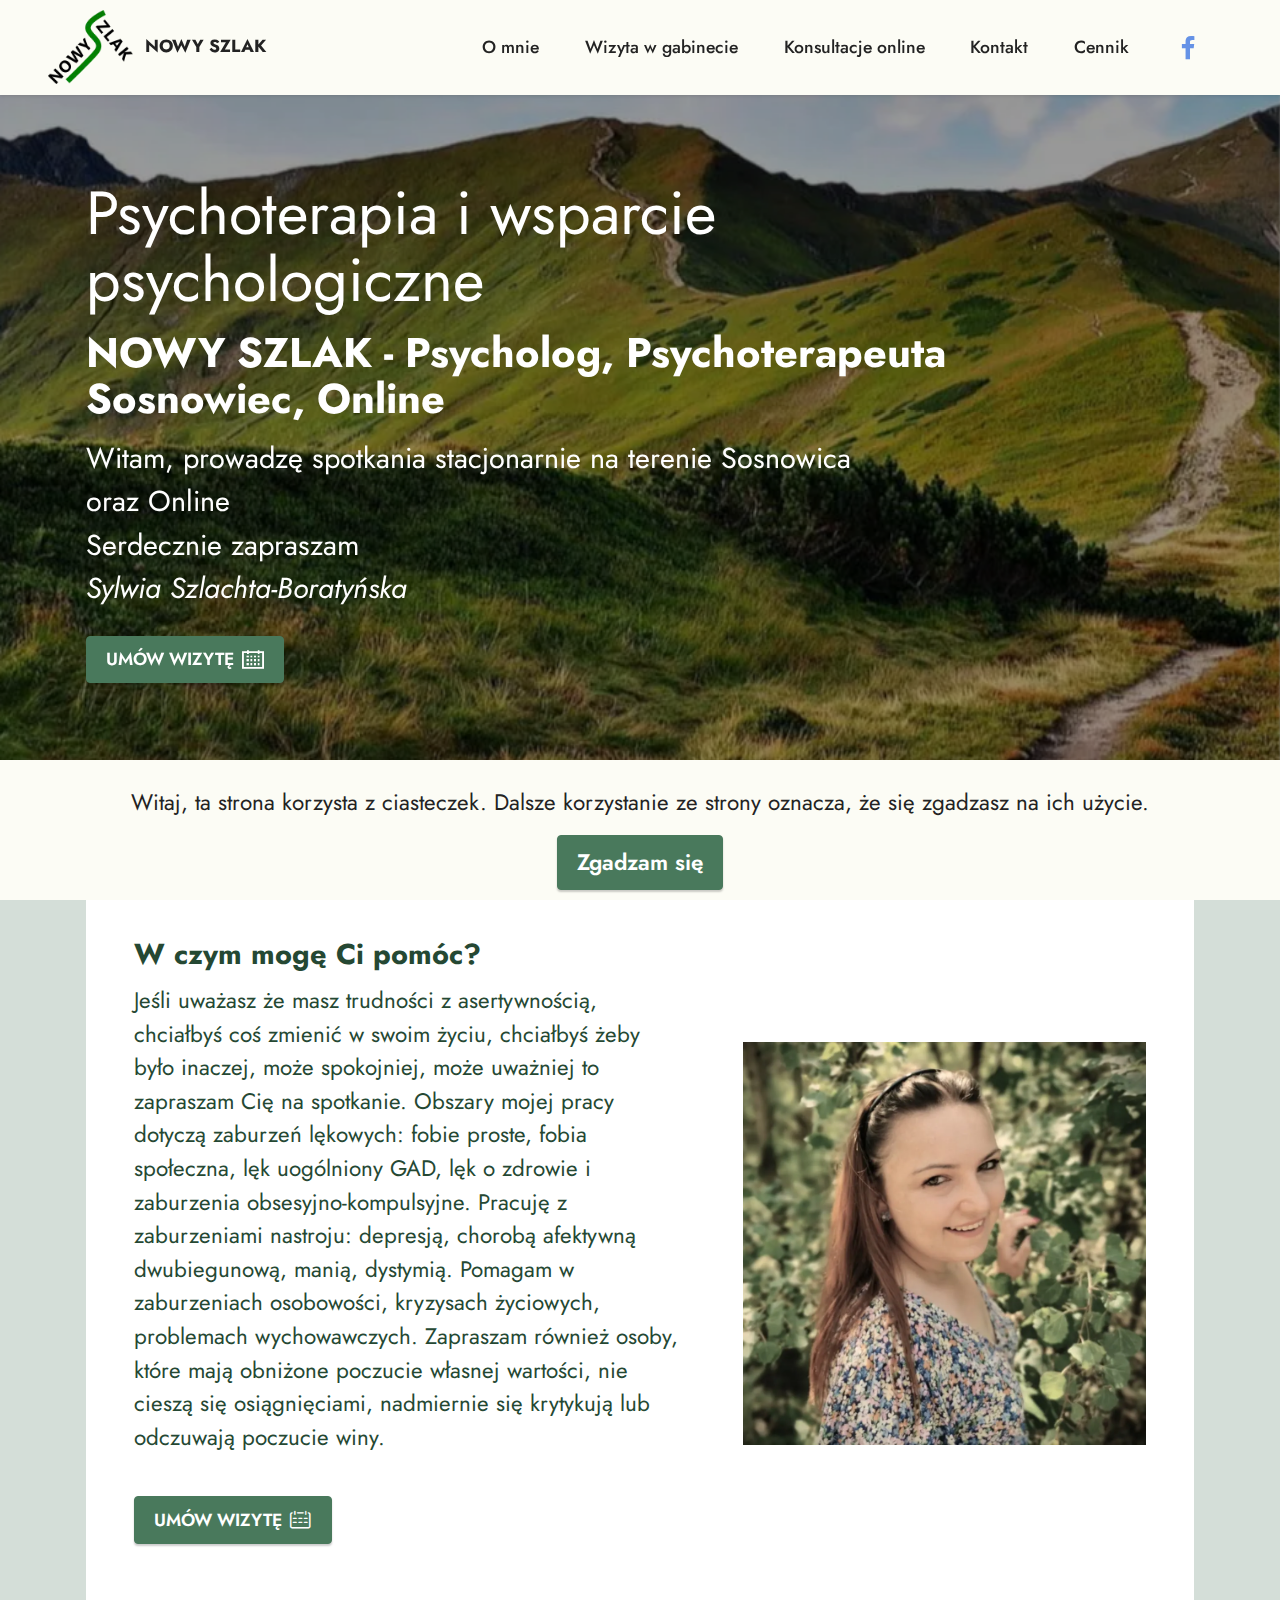
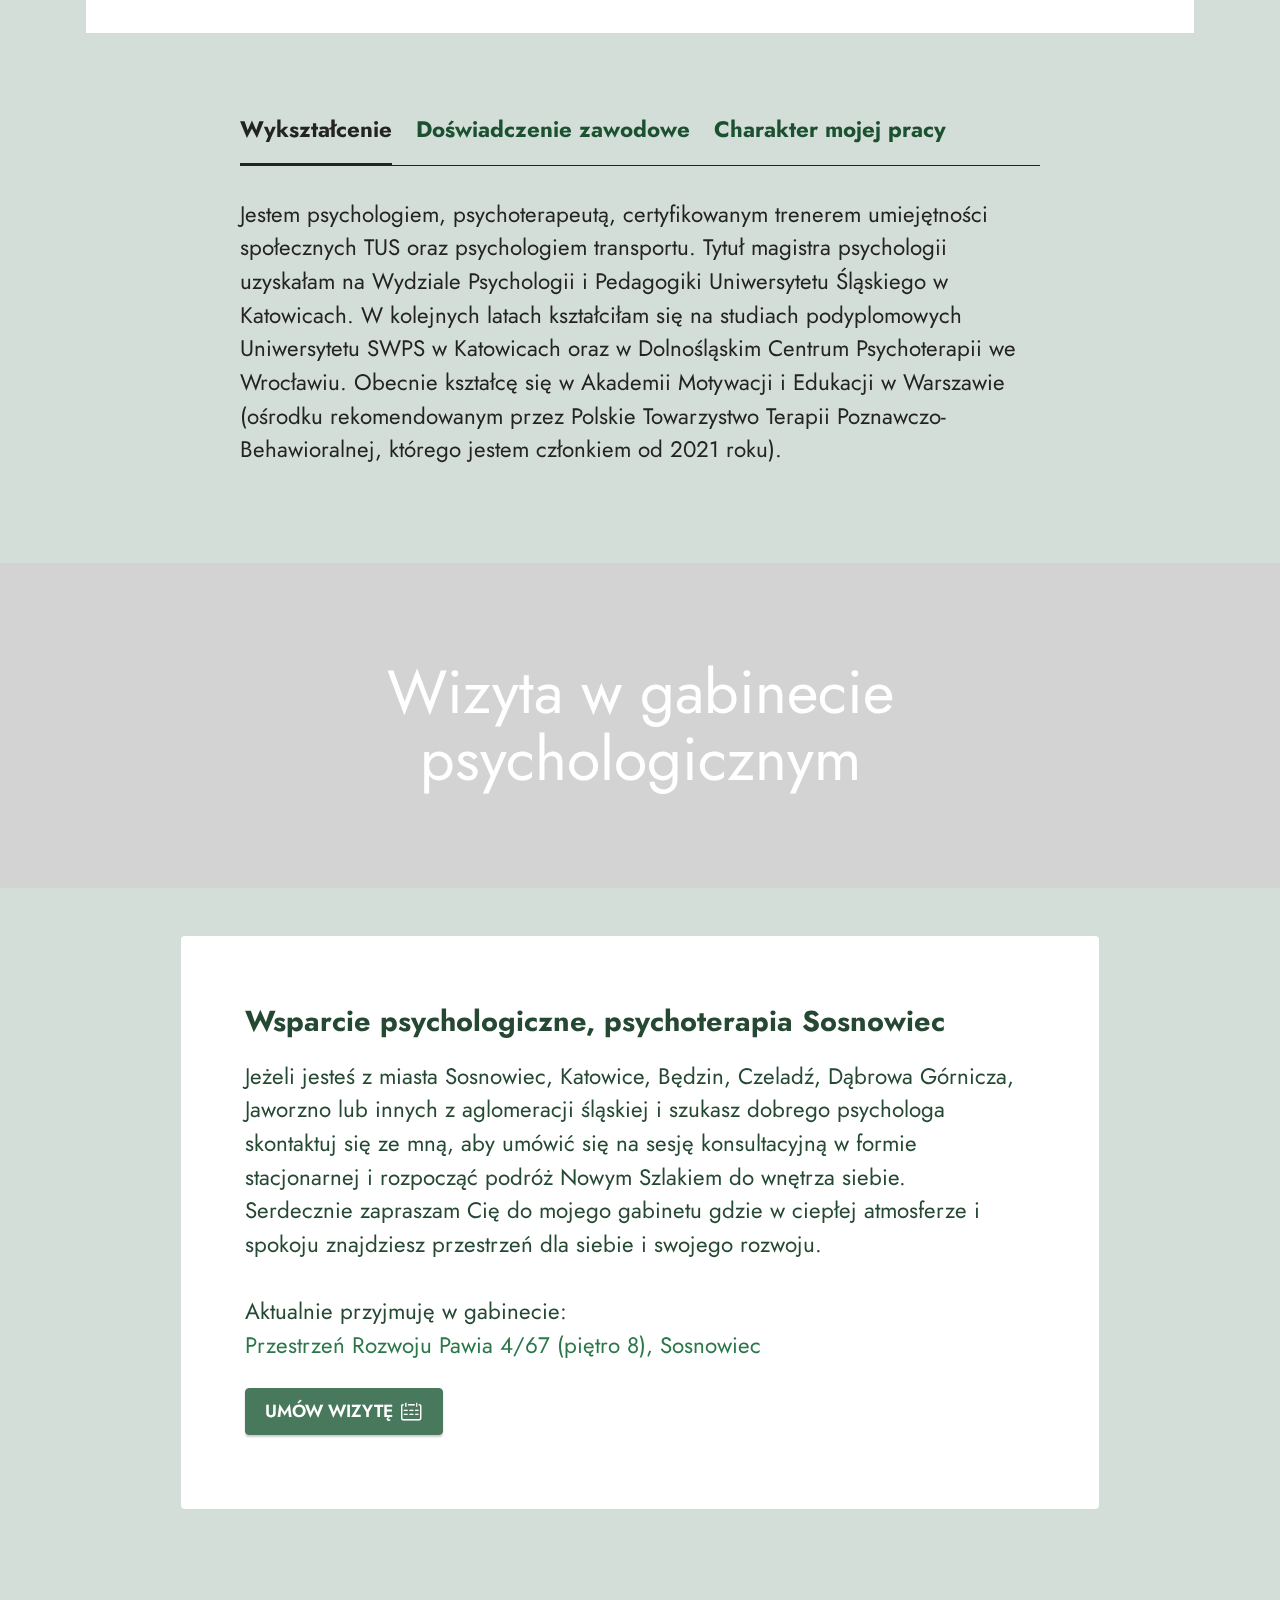
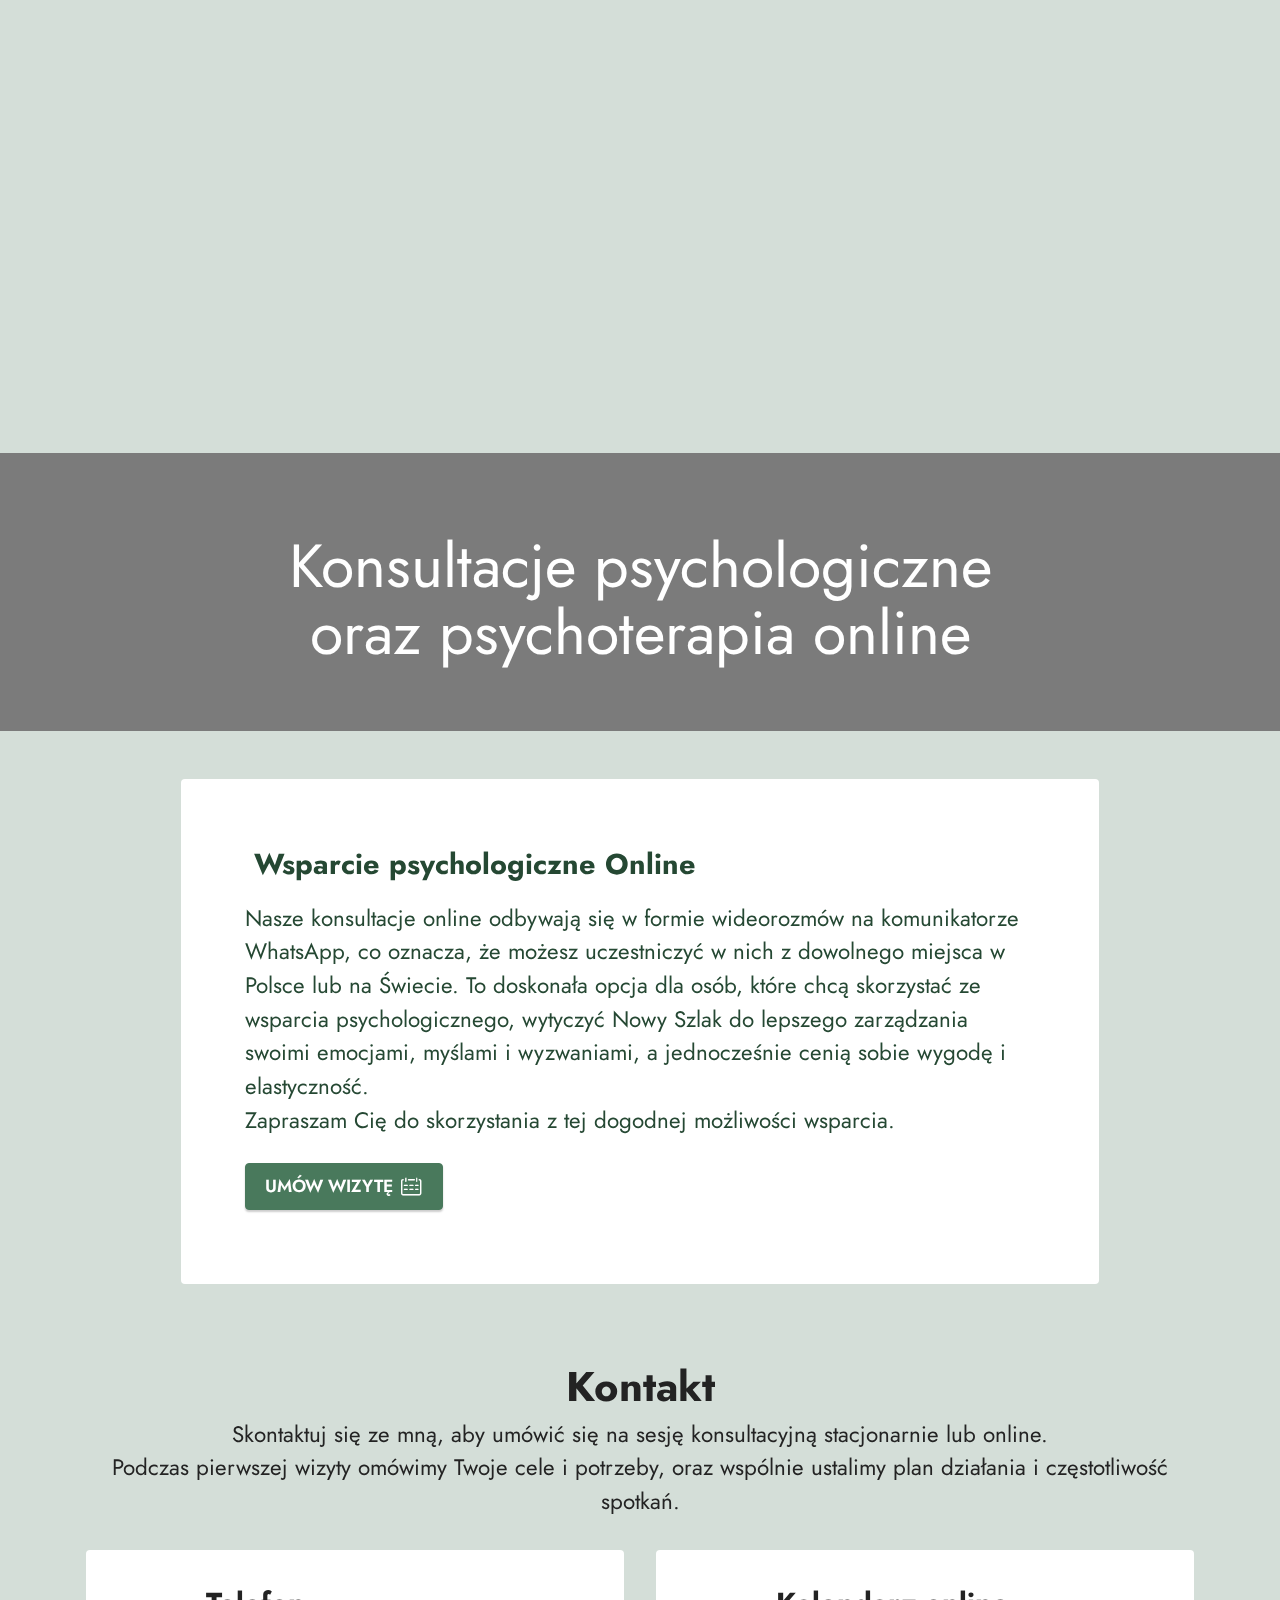
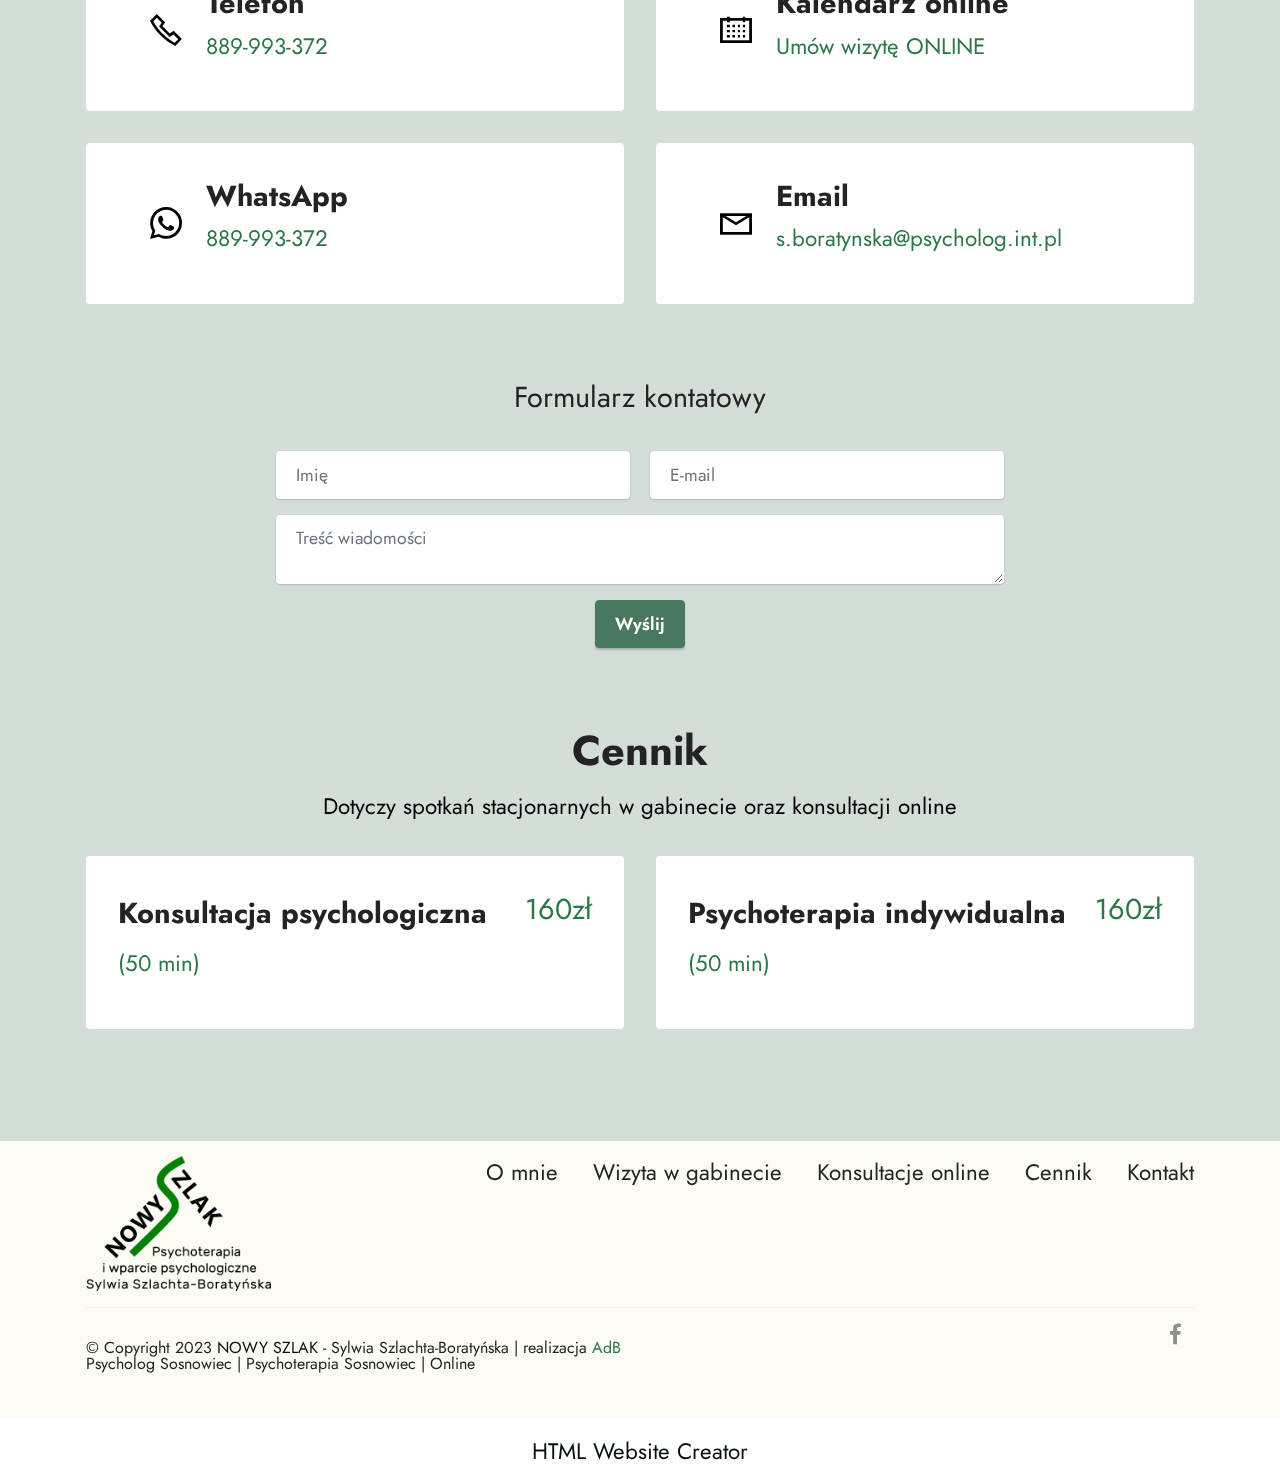
==== commit f112f21c: "Add files via upload" ====
--- a/index.html
+++ b/index.html
@@ -1,477 +1,478 @@
-<!DOCTYPE html>
-<html  >
-<head>
-  <!-- Site made with Mobirise Website Builder v5.9.0, https://mobirise.com -->
-  <meta charset="UTF-8">
-  <meta http-equiv="X-UA-Compatible" content="IE=edge">
-  <meta name="generator" content="Mobirise v5.9.0, mobirise.com">
-  <meta name="twitter:card" content="summary_large_image"/>
-  <meta name="twitter:image:src" content="assets/images/index-meta.jpg">
-  <meta property="og:image" content="assets/images/index-meta.jpg">
-  <meta name="twitter:title" content="Nowy Szlak - Psycholog, Psychoterapeuta, Sosnowiec, Online">
-  <meta name="viewport" content="width=device-width, initial-scale=1, minimum-scale=1">
-  <link rel="shortcut icon" href="assets/images/logo-107x93.png" type="image/x-icon">
-  <meta name="description" content="Sylwia Szlachta-Boratyńska - Psycholog, Psychoterapeuta - Pomoc i wparcie psychologiczne, Psychoterapia | Sosnowiec | Online">
-  
-  
-  <title>Nowy Szlak - Psycholog, Psychoterapeuta, Sosnowiec, Online</title>
-  <link rel="stylesheet" href="assets/web/assets/mobirise-icons2/mobirise2.css">
-  <link rel="stylesheet" href="assets/web/assets/mobirise-icons-bold/mobirise-icons-bold.css">
-  <link rel="stylesheet" href="assets/bootstrap/css/bootstrap.min.css">
-  <link rel="stylesheet" href="assets/bootstrap/css/bootstrap-grid.min.css">
-  <link rel="stylesheet" href="assets/bootstrap/css/bootstrap-reboot.min.css">
-  <link rel="stylesheet" href="assets/parallax/jarallax.css">
-  <link rel="stylesheet" href="assets/dropdown/css/style.css">
-  <link rel="stylesheet" href="assets/socicon/css/styles.css">
-  <link rel="stylesheet" href="assets/theme/css/style.css">
-  <link rel="preload" href="https://fonts.googleapis.com/css?family=Jost:100,200,300,400,500,600,700,800,900,100i,200i,300i,400i,500i,600i,700i,800i,900i&display=swap" as="style" onload="this.onload=null;this.rel='stylesheet'">
-  <noscript><link rel="stylesheet" href="https://fonts.googleapis.com/css?family=Jost:100,200,300,400,500,600,700,800,900,100i,200i,300i,400i,500i,600i,700i,800i,900i&display=swap"></noscript>
-  <link rel="preload" as="style" href="assets/mobirise/css/mbr-additional.css"><link rel="stylesheet" href="assets/mobirise/css/mbr-additional.css" type="text/css">
-
-  
-  
-  
-</head>
-<body>
-
-<!-- Analytics -->
-<a id="zl-url" class="zl-url" href="https://www.znanylekarz.pl/sylwia-szlachta-boratynska/psycholog-psychoterapeuta/sosnowiec" rel="nofollow" data-zlw-doctor="sylwia-szlachta-boratynska" data-zlw-type="button_calendar_floating_medium" data-zlw-opinion="false" data-zlw-hide-branding="true" data-zlw-saas-only="false">Sylwia Szlachta - Boratyńska - ZnanyLekarz.pl</a><script>!function($_x,_s,id){var js,fjs=$_x.getElementsByTagName(_s)[0];if(!$_x.getElementById(id)){js = $_x.createElement(_s);js.id = id;js.src = "//platform.docplanner.com/js/widget.js";fjs.parentNode.insertBefore(js,fjs);}}(document,"script","zl-widget-s");</script>
-<!-- /Analytics -->
-
-
-  
-  <section data-bs-version="5.1" class="menu menu2 cid-tECFQ91Pvm" once="menu" id="menu2-0">
-    
-    <nav class="navbar navbar-dropdown navbar-fixed-top navbar-expand-lg">
-        <div class="container-fluid">
-            <div class="navbar-brand">
-                <span class="navbar-logo">
-                    <a href="https://nowyszlak-psycholog.sosnowiec.pl">
-                        <img src="assets/images/logo-107x93.webp" alt="Nowy Szlak - Psychoterapia i wsparcie psychologiczne Online oraz stacjonarnie na terenie Sosnowca" style="height: 4.6rem;">
-                    </a>
-                </span>
-                <span class="navbar-caption-wrap"><a class="navbar-caption text-black text-primary display-4" href="https://nowyszlak-psycholog.sosnowiec.pl">NOWY SZLAK</a></span>
-            </div>
-            <button class="navbar-toggler" type="button" data-toggle="collapse" data-bs-toggle="collapse" data-target="#navbarSupportedContent" data-bs-target="#navbarSupportedContent" aria-controls="navbarNavAltMarkup" aria-expanded="false" aria-label="Toggle navigation">
-                <div class="hamburger">
-                    <span></span>
-                    <span></span>
-                    <span></span>
-                    <span></span>
-                </div>
-            </button>
-            <div class="collapse navbar-collapse" id="navbarSupportedContent">
-                <ul class="navbar-nav nav-dropdown nav-right" data-app-modern-menu="true"><li class="nav-item"><a class="nav-link link text-black text-primary display-4" href="index.html#features16-1a">O mnie</a></li><li class="nav-item"><a class="nav-link link text-black text-primary display-4" href="index.html#info1-9">Wizyta w gabinecie</a></li><li class="nav-item"><a class="nav-link link text-black text-primary display-4" href="index.html#info1-a">Konsultacje online</a>
-                    </li><li class="nav-item"><a class="nav-link link text-black text-primary display-4" href="index.html#contacts2-j">Kontakt</a></li><li class="nav-item"><a class="nav-link link text-black text-primary display-4" href="index.html#features8-e">Cennik</a></li></ul>
-                <div class="icons-menu">
-                    <a class="iconfont-wrapper" href="https://www.facebook.com/nowyszlak" target="_blank">
-                        <span class="p-2 mbr-iconfont socicon-facebook socicon" style="color: rgb(101, 146, 230); fill: rgb(101, 146, 230);"></span>
-                    </a>
-                    
-                    
-                    
-                </div>
-                
-            </div>
-        </div>
-    </nav>
-</section>
-
-<section data-bs-version="5.1" class="header2 cid-tOCUsB2XMl mbr-parallax-background" id="header2-w">
-
-    
-
-    
-    <div class="mbr-overlay" style="opacity: 0.4; background-color: rgb(0, 0, 0);"></div>
-
-    <div class="container">
-        <div class="row">
-            <div class="col-12 col-lg-10">
-                <h1 class="mbr-section-title mbr-fonts-style mb-3 display-1">Psychoterapia i wsparcie psychologiczne<br></h1>
-                <h2 class="mbr-section-subtitle mbr-fonts-style mb-3 display-2"><strong>NOWY SZLAK -&nbsp;</strong><strong>Psycholog, Psychoterapeuta Sosnowiec, Online</strong><strong><br></strong></h2>
-                <p class="mbr-text mbr-fonts-style display-5">Witam, prowadzę spotkania stacjonarnie na terenie Sosnowica<br> oraz Online<br>Serdecznie zapraszam<br><em>Sylwia Szlachta-Boratyńska</em></p>
-                <div class="mbr-section-btn mt-3"><a class="btn btn-success display-4" href="index.html#contacts2-j"><span class="mobi-mbri mobi-mbri-calendar mbr-iconfont mbr-iconfont-btn"></span>UMÓW WIZYTĘ</a></div>
-            </div>
-        </div>
-    </div>
-</section>
-
-<section data-bs-version="5.1" class="features16 cid-tPu473mXaO" id="features16-1a">
-
-    
-
-    
-    
-    <div class="container">
-        <div class="content-wrapper">
-            <div class="row align-items-center">
-                <div class="col-12 col-lg">
-                    <div class="text-wrapper">
-                        <h6 class="card-title mbr-fonts-style display-5"><strong>W czym mogę Ci pomóc?</strong></h6>
-                        <p class="mbr-text mbr-fonts-style mb-4 display-7">
-                            Jeśli uważasz że masz trudności z asertywnością, chciałbyś coś zmienić w swoim życiu, chciałbyś żeby było inaczej, może spokojniej, może uważniej to zapraszam Cię na spotkanie. Obszary mojej pracy dotyczą zaburzeń lękowych: fobie proste, fobia społeczna, lęk uogólniony GAD, lęk o zdrowie i zaburzenia obsesyjno-kompulsyjne. Pracuję z zaburzeniami nastroju: depresją, chorobą afektywną dwubiegunową, manią, dystymią. Pomagam w zaburzeniach osobowości, kryzysach życiowych, problemach wychowawczych. Zapraszam również osoby, które mają obniżone poczucie własnej wartości, nie cieszą się osiągnięciami, nadmiernie się krytykują lub odczuwają poczucie winy.</p>
-                        <div class="mbr-section-btn mt-3"><a class="btn btn-success display-4" href="index.html#contacts2-j"><span class="mbrib-calendar mbr-iconfont mbr-iconfont-btn"></span>UMÓW WIZYTĘ</a></div>
-                    </div>
-                </div>
-                <div class="col-12 col-lg-5">
-                    <div class="image-wrapper">
-                        <a href="https://nowyszlak-psycholog.sosnowiec.pl"><img src="assets/images/foto2w-956x956.webp" alt="Sylwia Szlachta-Boratyńska psycholog, psychoterapeuta"></a>
-                    </div>
-                </div>
-            </div>
-        </div>
-    </div>
-</section>
-
-<section data-bs-version="5.1" class="tabs content18 cid-tP47AsduPA" id="tabs1-15">
-
-    
-
-    
-    
-    <div class="container-fluid">
-        
-        <div class="row justify-content-center mt-4">
-            <div class="col-12 col-md-8">
-                <ul class="nav nav-tabs mb-4" role="tablist">
-                    <li class="nav-item first mbr-fonts-style"><a class="nav-link mbr-fonts-style show active display-7" role="tab" data-toggle="tab" data-bs-toggle="tab" href="#tabs1-15_tab0" aria-selected="true"><strong>Wykształcenie</strong></a></li>
-                    <li class="nav-item"><a class="nav-link mbr-fonts-style active display-7" role="tab" data-toggle="tab" data-bs-toggle="tab" href="#tabs1-15_tab1" aria-selected="true"><strong>Doświadczenie zawodowe</strong></a></li>
-                    <li class="nav-item"><a class="nav-link mbr-fonts-style active display-7" role="tab" data-toggle="tab" data-bs-toggle="tab" href="#tabs1-15_tab2" aria-selected="true"><strong>Charakter mojej pracy</strong></a></li>
-                    
-                    
-                    
-                </ul>
-                <div class="tab-content">
-                    <div id="tab1" class="tab-pane in active" role="tabpanel">
-                        <div class="row">
-                            <div class="col-md-12">
-                                <p class="mbr-text mbr-fonts-style display-7">Jestem psychologiem, psychoterapeutą, certyfikowanym trenerem umiejętności społecznych TUS oraz psychologiem transportu. Tytuł magistra psychologii uzyskałam na Wydziale Psychologii i Pedagogiki Uniwersytetu Śląskiego w Katowicach. W kolejnych latach kształciłam się na studiach podyplomowych Uniwersytetu SWPS w Katowicach oraz w Dolnośląskim Centrum Psychoterapii we Wrocławiu. Obecnie kształcę się w Akademii Motywacji i Edukacji w Warszawie (ośrodku rekomendowanym przez Polskie Towarzystwo Terapii Poznawczo-Behawioralnej, którego jestem członkiem od 2021 roku).</p>
-                            </div>
-                        </div>
-                    </div>
-                    <div id="tab2" class="tab-pane" role="tabpanel">
-                        <div class="row">
-                            <div class="col-md-12">
-                                <p class="mbr-text mbr-fonts-style display-7">Doświadczenie zdobywałam pracując w ośrodkach zdrowia publicznego przy realizacji projektów unijnych, przeprowadzając konsultacje i warsztaty psychologiczne - indywidualne jak i grupowe, interwencje kryzysowe oraz treningi pamięci dla seniorów.
-<br>W Szkołach Podstawowych prowadziłam liczne spotkania psychoedukacyjne dla dzieci i młodzieży z zakresu komunikacji, asertywności, rozwiązywania konfliktów i uzależnień.
-<br>Doświadczenie w pracy terapeutycznej nabywałam pracując w gabinetach psychologicznych na terenie Sosnowca, gdzie odbywałam spotkania zarówno z dorosłymi jak i z młodzieżą.</p>
-                            </div>
-                        </div>
-                    </div>
-                    <div id="tab3" class="tab-pane" role="tabpanel">
-                        <div class="row">
-                            <div class="col-md-12">
-                                <p class="mbr-text mbr-fonts-style display-7">Staram się łączyć elementy pracy poznawczo behawioralnej z pracą z ciałem, treningami relaksacji, uważności i mindfulness. Pracuję z osobami dorosłymi i młodzieżą za każdym razem dostosowując metodykę pracy do indywidualnych potrzeb osoby zgłaszającej się na spotkanie. Wspieram osoby w wytyczaniu Nowego Szlaku do własnych potrzeb i budowaniu nowej perspektywy życia. W swojej pracy kieruję się empatią i pełną akceptacją dla drugiego człowieka.
-<br>Swoją pracę poddaję regularnej superwizji u certyfikowanych superwizorów. Nieustannie podnoszę swoje kwalifikacje uczestnicząc w kursach i szkoleniach. Na moich spotkaniach z pacjentami wykorzystuję techniki pracy z zakresu terapii schematu i ACT. Psychoterapia i wsparcie psychologiczne to nie tylko moja praca to przede wszystkim moja pasja bycia z drugim człowiekiem i dla drugiego człowieka.</p>
-                            </div>
-                        </div>
-                    </div>
-                    
-                    
-                    
-                </div>
-            </div>
-        </div>
-    </div>
-</section>
-
-<section data-bs-version="5.1" class="info1 cid-tMgJOqfGSb mbr-parallax-background" id="info1-9">
-    
-
-    
-    <div class="mbr-overlay" style="opacity: 0.2; background-color: rgb(35, 35, 35);"></div>
-    <div class="align-center container-fluid">
-        <div class="row justify-content-center">
-            <div class="col-12 col-lg-8">
-                <h3 class="mbr-section-title mb-4 mbr-fonts-style display-1">Wizyta w gabinecie psychologicznym</h3>
-                
-                
-            </div>
-        </div>
-    </div>
-</section>
-
-<section data-bs-version="5.1" class="content15 cid-tMgFh1EH7B" id="content15-8">
-
-    
-
-    
-    
-    <div class="container">
-        <div class="row justify-content-center">
-            <div class="card col-md-12 col-lg-10">
-                <div class="card-wrapper">
-                    <div class="card-box align-left">
-                        <h4 class="card-title mbr-fonts-style mbr-white mb-3 display-5"><strong>Wsparcie psychologiczne, psychoterapia Sosnowiec</strong></h4>
-                        <p class="mbr-text mbr-fonts-style display-7">Jeżeli jesteś z miasta Sosnowiec, Katowice, Będzin, Czeladź, Dąbrowa Górnicza, Jaworzno lub innych z aglomeracji śląskiej i szukasz dobrego psychologa skontaktuj się ze mną, aby umówić się na sesję konsultacyjną w formie stacjonarnej i rozpocząć podróż Nowym Szlakiem do wnętrza siebie.<br>Serdecznie zapraszam Cię do mojego gabinetu gdzie w ciepłej atmosferze i spokoju znajdziesz przestrzeń dla siebie i swojego rozwoju.<br><br>Aktualnie przyjmuję w gabinecie:<br><a href="https://goo.gl/maps/kgkgunrwL4MMnDjf6" class="text-info" target="_blank">Przestrzeń Rozwoju Pawia 4/67 (piętro 8), Sosnowiec</a><br></p>
-                        <div class="mbr-section-btn mt-3"><a class="btn btn-success display-4" href="index.html#contacts2-j"><span class="mbrib-calendar mbr-iconfont mbr-iconfont-btn"></span>UMÓW WIZYTĘ</a></div>
-                    </div>
-                </div>
-            </div>
-        </div>
-    </div>
-</section>
-
-<section data-bs-version="5.1" class="map2 cid-tMhorltqKg" id="map2-c">
-    
-
-    
-    
-    <div>
-        
-        <div class="google-map"><iframe frameborder="0" style="border:0" src="https://www.google.com/maps/embed?pb=!1m18!1m12!1m3!1d2549.4824026068814!2d19.1089925!3d50.2829224!2m3!1f0!2f0!3f0!3m2!1i1024!2i768!4f13.1!3m3!1m2!1s0x4716d1d992b1b4c5%3A0xc0c8e43706aa2eee!2sPrzestrze%C5%84%20Rozwoju!5e0!3m2!1spl!2spl!4v1691438524384!5m2!1spl!2spl" allowfullscreen=""></iframe></div>
-    </div>
-</section>
-
-<section data-bs-version="5.1" class="info1 cid-tMgM3U3Rti mbr-parallax-background" id="info1-a">
-    
-
-    
-    <div class="mbr-overlay" style="opacity: 0.6; background-color: rgb(35, 35, 35);"></div>
-    <div class="align-center container-fluid">
-        <div class="row justify-content-center">
-            <div class="col-12 col-lg-8">
-                <h3 class="mbr-section-title mb-4 mbr-fonts-style display-1">Konsultacje psychologiczne oraz psychoterapia online</h3>
-                
-                
-            </div>
-        </div>
-    </div>
-</section>
-
-<section data-bs-version="5.1" class="content15 cid-tMgM4oCO7x" id="content15-b">
-
-    
-
-    
-    
-    <div class="container">
-        <div class="row justify-content-center">
-            <div class="card col-md-12 col-lg-10">
-                <div class="card-wrapper">
-                    <div class="card-box align-left">
-                        <h4 class="card-title mbr-fonts-style mbr-white mb-3 display-5"><strong>&nbsp;Wsparcie psychologiczne Online</strong></h4>
-                        <p class="mbr-text mbr-fonts-style display-7">Nasze konsultacje online odbywają się w formie wideorozmów na komunikatorze WhatsApp, co oznacza, że możesz uczestniczyć w nich z dowolnego miejsca w Polsce lub na Świecie. To doskonała opcja dla osób, które chcą skorzystać ze wsparcia psychologicznego, wytyczyć Nowy Szlak do lepszego zarządzania swoimi emocjami, myślami i wyzwaniami, a jednocześnie cenią sobie wygodę i elastyczność.<br>Zapraszam Cię do skorzystania z tej dogodnej możliwości wsparcia.</p>
-                        <div class="mbr-section-btn mt-3"><a class="btn btn-success display-4" href="index.html#contacts2-j"><span class="mbrib-calendar mbr-iconfont mbr-iconfont-btn"></span>UMÓW WIZYTĘ</a></div>
-                    </div>
-                </div>
-            </div>
-        </div>
-    </div>
-</section>
-
-<section data-bs-version="5.1" class="contacts2 cid-tMsaMWiYaq" id="contacts2-j">
-    <!---->
-    
-
-    
-    
-    <div class="container">
-        <div class="mbr-section-head">
-            <h3 class="mbr-section-title mbr-fonts-style align-center mb-0 display-2">
-                <strong>Kontakt</strong>
-            </h3>
-            <h4 class="mbr-section-subtitle mbr-fonts-style align-center mb-0 mt-2 display-7">Skontaktuj się ze mną, aby umówić się na sesję konsultacyjną stacjonarnie lub online.<br>Podczas pierwszej wizyty omówimy Twoje cele i potrzeby, oraz wspólnie ustalimy plan działania i częstotliwość spotkań.</h4>
-        </div>
-        <div class="row justify-content-center mt-4">
-            <div class="card col-12 col-md-6">
-                <div class="card-wrapper">
-                    <div class="image-wrapper">
-                        <a href="tel:+48889993372"><span class="mbr-iconfont mobi-mbri-phone mobi-mbri" style="color: rgb(0, 0, 0); fill: rgb(0, 0, 0);"></span></a>
-                    </div>
-                    <div class="text-wrapper">
-                        <h6 class="card-title mbr-fonts-style mb-1 display-5">
-                            <strong>Telefon</strong>
-                        </h6>
-                        <p class="mbr-text mbr-fonts-style display-7">
-                            <a href="tel:+48889993372" class="text-info">889-993-372</a>
-                        </p>
-                    </div>
-                </div>
-            </div>
-            <div class="card col-12 col-md-6">
-                <div class="card-wrapper">
-                    <div class="image-wrapper">
-                        <a href="mailto:s.boratynska@psycholog.int.pl"><span class="mbr-iconfont mobi-mbri-calendar mobi-mbri" style="color: rgb(0, 0, 0); fill: rgb(0, 0, 0);"></span></a>
-                    </div>
-                    <div class="text-wrapper">
-                        <h6 class="card-title mbr-fonts-style mb-1 display-5">
-                            <strong>Kalendarz online</strong></h6>
-                        <p class="mbr-text mbr-fonts-style display-7"><a href="https://twojpsycholog.pl/profil-psychologa/sylwia-szlachta-boratynska-3303" class="text-info" target="_blank">Umów wizytę ONLINE</a></p>
-                    </div>
-                </div>
-            </div>
-            <div class="card col-12 col-md-6">
-                <div class="card-wrapper">
-                    <div class="image-wrapper">
-                        <a href="https://wa.me/48889993372"><span class="mbr-iconfont socicon-whatsapp socicon" style="color: rgb(0, 0, 0); fill: rgb(0, 0, 0);"></span></a>
-                    </div>
-                    <div class="text-wrapper">
-                        <h6 class="card-title mbr-fonts-style mb-1 display-5">
-                            <strong>WhatsApp</strong></h6>
-                        <p class="mbr-text mbr-fonts-style display-7">
-                            <a href="https://wa.me/48889993372" class="text-info">889-993-372</a>
-                        </p>
-                    </div>
-                </div>
-            </div>
-            <div class="card col-12 col-md-6">
-                <div class="card-wrapper">
-                    <div class="image-wrapper">
-                        <span class="mbr-iconfont mobi-mbri-letter mobi-mbri" style="color: rgb(0, 0, 0); fill: rgb(0, 0, 0);"></span>
-                    </div>
-                    <div class="text-wrapper">
-                        <h6 class="card-title mbr-fonts-style mb-1 display-5"><strong>Email</strong></h6>
-                        <p class="mbr-text mbr-fonts-style display-7"><a href="mailto:s.boratynska@psycholog.int.pl" class="text-info text-primary">s.boratynska@psycholog.int.pl</a></p>
-                    </div>
-                </div>
-            </div>
-        </div>
-    </div>
-</section>
-
-<section data-bs-version="5.1" class="form5 cid-tP4edN6Era" id="form5-16">
-    
-    
-    <div class="container">
-        <div class="mbr-section-head">
-            
-            <h4 class="mbr-section-subtitle mbr-fonts-style align-center mb-0 mt-2 display-5">
-                Formularz kontatowy</h4>
-        </div>
-        <div class="row justify-content-center mt-4">
-            <div class="col-lg-8 mx-auto mbr-form" data-form-type="formoid">
-                <form action="https://mobirise.eu/" method="POST" class="mbr-form form-with-styler" data-form-title="Form Name"><input type="hidden" name="email" data-form-email="true" value="Wjagxzmz2Y58UWeFwnQG3PPI0e5KZudpjqP09LBZRfJC28LsWEcnDJTyLUc+C0v7qQyM9MeFzG62C10KQMzlzoB+bUpyvi1yT4Qwdxo7WV4ihBXAhmB3+A2rQGFXBbVy">
-                    <div class="row">
-                        <div hidden="hidden" data-form-alert="" class="alert alert-success col-12">Dziękuję za wiadomość. Odpowiem najszybciej jak to możliwe</div>
-                        <div hidden="hidden" data-form-alert-danger="" class="alert alert-danger col-12">
-                            Oops...! some problem!
-                        </div>
-                    </div>
-                    <div class="dragArea row">
-                        <div class="col-md col-sm-12 form-group mb-3" data-for="name">
-                            <input type="text" name="name" placeholder="Imię" data-form-field="name" class="form-control" value="" id="name-form5-16">
-                        </div>
-                        <div class="col-md col-sm-12 form-group mb-3" data-for="email">
-                            <input type="email" name="email" placeholder="E-mail" data-form-field="email" class="form-control" value="" id="email-form5-16">
-                        </div>
-                        
-                        <div class="col-12 form-group mb-3" data-for="textarea">
-                            <textarea name="textarea" placeholder="Treść wiadomości" data-form-field="textarea" class="form-control" id="textarea-form5-16"></textarea>
-                        </div>
-                        <div class="col-lg-12 col-md-12 col-sm-12 align-center mbr-section-btn"><button type="submit" class="btn btn-success display-4">Wyślij</button></div>
-                    </div>
-                </form>
-            </div>
-        </div>
-    </div>
-</section>
-
-<section data-bs-version="5.1" class="features8 cid-tMhqg7kteo" id="features8-e">
-    <!---->
-    
-
-    
-    
-    <div class="container">
-        <div class="row">
-            <div class="title col-12">
-                <h5 class="mbr-section-title mbr-fonts-style mb-3 display-2">
-                    <strong>Cennik</strong></h5>
-                <h6 class="mbr-section-subtitle mbr-fonts-style mb-4 display-7">Dotyczy spotkań stacjonarnych w gabinecie oraz konsultacji online</h6>
-            </div>
-            <div class="card col-12 col-md-6">
-                <div class="card-wrapper">
-                    <div class="top-line">
-                        <h6 class="card-title mbr-fonts-style display-5"><strong>Konsultacja psychologiczna</strong></h6>
-                        <p class="mbr-text cost mbr-fonts-style display-5">160zł</p>
-                    </div>
-                    <div class="bottom-line">
-                        <p class="mbr-text mbr-fonts-style display-7">(50 min)</p>
-                    </div>
-                </div>
-            </div>
-            <div class="card col-12 col-md-6">
-                <div class="card-wrapper">
-                    <div class="top-line">
-                        <h6 class="card-title mbr-fonts-style display-5"><strong>Psychoterapia indywidualna</strong></h6>
-                        <p class="mbr-text cost mbr-fonts-style display-5">160zł</p>
-                    </div>
-                    <div class="bottom-line">
-                        <p class="mbr-text mbr-fonts-style display-7">
-                            (50 min)</p>
-                    </div>
-                </div>
-            </div>
-            
-            
-            
-            
-            
-            
-            
-            
-            
-            
-        </div>
-    </div>
-</section>
-
-<section data-bs-version="5.1" class="footer5 cid-u1mxdahwW5" once="footers" id="footer5-40">
-
-    
-
-    
-
-    <div class="container">
-        <div class="media-container-row">
-            <div class="col-md-2 col-6">
-                <div class="media-wrap">
-                    <a href="https://nowyszlak-psycholog.sosnowiec.pl">
-                        <img src="assets/images/logo-nowy-szlak-napis-222x163.webp" alt="Nowy Szlak Psychoterapia, Psycholog Sosnowiec, Śląsk">
-                    </a>
-                </div>
-            </div>
-            <div class="col-10 col-6">
-                <p class="mbr-text align-right links mbr-fonts-style display-7"><a href="https://nowyszlak-psycholog.sosnowiec.pl/o-mnie.html" class="text-black text-primary">O mnie</a>&nbsp; &nbsp; &nbsp;<a href="https://nowyszlak-psycholog.sosnowiec.pl/gabinet-sosnowiec.html" class="text-black text-primary">Wizyta w gabinecie</a>&nbsp; &nbsp; &nbsp;<a href="https://nowyszlak-psycholog.sosnowiec.pl/online.html" class="text-black text-primary">Konsultacje online</a>&nbsp; &nbsp; &nbsp;<a href="https://nowyszlak-psycholog.sosnowiec.pl/cennik.html" class="text-black text-primary">Cennik</a>&nbsp; &nbsp; &nbsp;<a href="https://nowyszlak-psycholog.sosnowiec.pl/kontakt.html" class="text-black text-primary">Kontakt</a></p>
-            </div>
-        </div>
-        <!-- <div class="media-container-row">
-            <div class="col-md-12"> -->
-        <div class="footer-lower">
-            <div class="media-container-row">
-                <div class="col-md-12">
-                    <hr>
-                </div>
-            </div>
-            <div class="media-container-row">
-                <div class="col-md-6 copyright">
-                    <p class="mbr-text mbr-fonts-style display-4"></p><p>
-                        © Copyright 2023 <a href="https://nowyszlak-psycholog.sosnowiec.pl" class="text-primary">NOWY SZLAK</a> - Sylwia Szlachta-Boratyńska | realizacja <a href="mailto:zaba86@tlen.pl" class="text-info">AdB</a><br>Psycholog Sosnowiec | Psychoterapia Sosnowiec | Online<a href="mailto:zaba86@tlen.pl" class="text-info"><br></a><br></p><p></p>
-                </div>
-                <div class="col-md-6">
-                    <div class="social-list align-right">
-                        <div class="soc-item">
-                            <a href="https://www.facebook.com/nowyszlak" target="_blank">
-                                <span class="mbr-iconfont mbr-iconfont-social socicon-facebook socicon"></span>
-                            </a>
-                        </div>
-                        
-                        
-                        
-                        
-                        
-                    </div>
-                </div>
-            </div>
-            <!-- </div>
-            </div> -->
-        </div>
-
-    </div>
-</section><section class="display-7" style="padding: 0;align-items: center;justify-content: center;flex-wrap: wrap;    align-content: center;display: flex;position: relative;height: 4rem;"><a href="https://mobiri.se/2252214" style="flex: 1 1;height: 4rem;position: absolute;width: 100%;z-index: 1;"><img alt="" style="height: 4rem;" src="[data-uri]"></a><p style="margin: 0;text-align: center;" class="display-7">&#8204;</p><a style="z-index:1" href="https://mobirise.com/builder/easiest-website-builder.html">Easiest Website Builder</a></section><script src="assets/bootstrap/js/bootstrap.bundle.min.js"></script>  <script src="assets/parallax/jarallax.js"></script>  <script src="assets/web/assets/cookies-alert-plugin/cookies-alert-core.js"></script>  <script src="assets/web/assets/cookies-alert-plugin/cookies-alert-script.js"></script>  <script src="assets/smoothscroll/smooth-scroll.js"></script>  <script src="assets/ytplayer/index.js"></script>  <script src="assets/dropdown/js/navbar-dropdown.js"></script>  <script src="assets/mbr-tabs/mbr-tabs.js"></script>  <script src="assets/theme/js/script.js"></script>  <script src="assets/formoid/formoid.min.js"></script>  
-  
-  
-<input name="cookieData" type="hidden" data-cookie-cookiesAlertType='false' data-cookie-customDialogSelector='null' data-cookie-colorText='#232323' data-cookie-colorBg='rgb(252, 252, 245)' data-cookie-opacityOverlay='0' data-cookie-bgOpacity='100' data-cookie-textButton='Zgadzam się' data-cookie-rejectText='REJECT' data-cookie-colorButton='#49795c' data-cookie-rejectColor='#ffffff' data-cookie-colorLink='#424a4d' data-cookie-underlineLink='true' data-cookie-text="Witaj, ta strona korzysta z ciasteczek. Dalsze korzystanie ze strony oznacza, że się zgadzasz na ich użycie.">
-  </body>
+<!DOCTYPE html>
+<html  >
+<head>
+<link rel=�canonical� href=�https://nowyszlak-psycholog.sosnowiec.pl" />
+  <!-- Site made with Mobirise Website Builder v5.9.0, https://mobirise.com -->
+  <meta charset="UTF-8">
+  <meta http-equiv="X-UA-Compatible" content="IE=edge">
+  <meta name="generator" content="Mobirise v5.9.0, mobirise.com">
+  <meta name="twitter:card" content="summary_large_image"/>
+  <meta name="twitter:image:src" content="assets/images/index-meta.jpg">
+  <meta property="og:image" content="assets/images/index-meta.jpg">
+  <meta name="twitter:title" content="Nowy Szlak - Psycholog, Psychoterapeuta, Sosnowiec, Online">
+  <meta name="viewport" content="width=device-width, initial-scale=1, minimum-scale=1">
+  <link rel="shortcut icon" href="assets/images/logo-107x93.png" type="image/x-icon">
+  <meta name="description" content="Sylwia Szlachta-Boratyńska - Psycholog, Psychoterapeuta - Pomoc i wparcie psychologiczne, Psychoterapia | Sosnowiec | Online">
+  
+  
+  <title>Nowy Szlak - Psycholog, Psychoterapeuta, Sosnowiec, Online</title>
+  <link rel="stylesheet" href="assets/web/assets/mobirise-icons2/mobirise2.css">
+  <link rel="stylesheet" href="assets/web/assets/mobirise-icons-bold/mobirise-icons-bold.css">
+  <link rel="stylesheet" href="assets/bootstrap/css/bootstrap.min.css">
+  <link rel="stylesheet" href="assets/bootstrap/css/bootstrap-grid.min.css">
+  <link rel="stylesheet" href="assets/bootstrap/css/bootstrap-reboot.min.css">
+  <link rel="stylesheet" href="assets/parallax/jarallax.css">
+  <link rel="stylesheet" href="assets/dropdown/css/style.css">
+  <link rel="stylesheet" href="assets/socicon/css/styles.css">
+  <link rel="stylesheet" href="assets/theme/css/style.css">
+  <link rel="preload" href="https://fonts.googleapis.com/css?family=Jost:100,200,300,400,500,600,700,800,900,100i,200i,300i,400i,500i,600i,700i,800i,900i&display=swap" as="style" onload="this.onload=null;this.rel='stylesheet'">
+  <noscript><link rel="stylesheet" href="https://fonts.googleapis.com/css?family=Jost:100,200,300,400,500,600,700,800,900,100i,200i,300i,400i,500i,600i,700i,800i,900i&display=swap"></noscript>
+  <link rel="preload" as="style" href="assets/mobirise/css/mbr-additional.css"><link rel="stylesheet" href="assets/mobirise/css/mbr-additional.css" type="text/css">
+
+  
+  
+  
+</head>
+<body>
+
+<!-- Analytics -->
+<a id="zl-url" class="zl-url" href="https://www.znanylekarz.pl/sylwia-szlachta-boratynska/psycholog-psychoterapeuta/sosnowiec" rel="nofollow" data-zlw-doctor="sylwia-szlachta-boratynska" data-zlw-type="button_calendar_floating_medium" data-zlw-opinion="false" data-zlw-hide-branding="true" data-zlw-saas-only="false">Sylwia Szlachta - Boratyńska - ZnanyLekarz.pl</a><script>!function($_x,_s,id){var js,fjs=$_x.getElementsByTagName(_s)[0];if(!$_x.getElementById(id)){js = $_x.createElement(_s);js.id = id;js.src = "//platform.docplanner.com/js/widget.js";fjs.parentNode.insertBefore(js,fjs);}}(document,"script","zl-widget-s");</script>
+<!-- /Analytics -->
+
+
+  
+  <section data-bs-version="5.1" class="menu menu2 cid-tECFQ91Pvm" once="menu" id="menu2-0">
+    
+    <nav class="navbar navbar-dropdown navbar-fixed-top navbar-expand-lg">
+        <div class="container-fluid">
+            <div class="navbar-brand">
+                <span class="navbar-logo">
+                    <a href="https://nowyszlak-psycholog.sosnowiec.pl">
+                        <img src="assets/images/logo-107x93.webp" alt="Nowy Szlak - Psychoterapia i wsparcie psychologiczne Online oraz stacjonarnie na terenie Sosnowca" style="height: 4.6rem;">
+                    </a>
+                </span>
+                <span class="navbar-caption-wrap"><a class="navbar-caption text-black text-primary display-4" href="https://nowyszlak-psycholog.sosnowiec.pl">NOWY SZLAK</a></span>
+            </div>
+            <button class="navbar-toggler" type="button" data-toggle="collapse" data-bs-toggle="collapse" data-target="#navbarSupportedContent" data-bs-target="#navbarSupportedContent" aria-controls="navbarNavAltMarkup" aria-expanded="false" aria-label="Toggle navigation">
+                <div class="hamburger">
+                    <span></span>
+                    <span></span>
+                    <span></span>
+                    <span></span>
+                </div>
+            </button>
+            <div class="collapse navbar-collapse" id="navbarSupportedContent">
+                <ul class="navbar-nav nav-dropdown nav-right" data-app-modern-menu="true"><li class="nav-item"><a class="nav-link link text-black text-primary display-4" href="index.html#features16-1a">O mnie</a></li><li class="nav-item"><a class="nav-link link text-black text-primary display-4" href="index.html#info1-9">Wizyta w gabinecie</a></li><li class="nav-item"><a class="nav-link link text-black text-primary display-4" href="index.html#info1-a">Konsultacje online</a>
+                    </li><li class="nav-item"><a class="nav-link link text-black text-primary display-4" href="index.html#contacts2-j">Kontakt</a></li><li class="nav-item"><a class="nav-link link text-black text-primary display-4" href="index.html#features8-e">Cennik</a></li></ul>
+                <div class="icons-menu">
+                    <a class="iconfont-wrapper" href="https://www.facebook.com/nowyszlak" target="_blank">
+                        <span class="p-2 mbr-iconfont socicon-facebook socicon" style="color: rgb(101, 146, 230); fill: rgb(101, 146, 230);"></span>
+                    </a>
+                    
+                    
+                    
+                </div>
+                
+            </div>
+        </div>
+    </nav>
+</section>
+
+<section data-bs-version="5.1" class="header2 cid-tOCUsB2XMl mbr-parallax-background" id="header2-w">
+
+    
+
+    
+    <div class="mbr-overlay" style="opacity: 0.4; background-color: rgb(0, 0, 0);"></div>
+
+    <div class="container">
+        <div class="row">
+            <div class="col-12 col-lg-10">
+                <h1 class="mbr-section-title mbr-fonts-style mb-3 display-1">Psychoterapia i wsparcie psychologiczne<br></h1>
+                <h2 class="mbr-section-subtitle mbr-fonts-style mb-3 display-2"><strong>NOWY SZLAK -&nbsp;</strong><strong>Psycholog, Psychoterapeuta Sosnowiec, Online</strong><strong><br></strong></h2>
+                <p class="mbr-text mbr-fonts-style display-5">Witam, prowadzę spotkania stacjonarnie na terenie Sosnowica<br> oraz Online<br>Serdecznie zapraszam<br><em>Sylwia Szlachta-Boratyńska</em></p>
+                <div class="mbr-section-btn mt-3"><a class="btn btn-success display-4" href="index.html#contacts2-j"><span class="mobi-mbri mobi-mbri-calendar mbr-iconfont mbr-iconfont-btn"></span>UMÓW WIZYTĘ</a></div>
+            </div>
+        </div>
+    </div>
+</section>
+
+<section data-bs-version="5.1" class="features16 cid-tPu473mXaO" id="features16-1a">
+
+    
+
+    
+    
+    <div class="container">
+        <div class="content-wrapper">
+            <div class="row align-items-center">
+                <div class="col-12 col-lg">
+                    <div class="text-wrapper">
+                        <h6 class="card-title mbr-fonts-style display-5"><strong>W czym mogę Ci pomóc?</strong></h6>
+                        <p class="mbr-text mbr-fonts-style mb-4 display-7">
+                            Jeśli uważasz że masz trudności z asertywnością, chciałbyś coś zmienić w swoim życiu, chciałbyś żeby było inaczej, może spokojniej, może uważniej to zapraszam Cię na spotkanie. Obszary mojej pracy dotyczą zaburzeń lękowych: fobie proste, fobia społeczna, lęk uogólniony GAD, lęk o zdrowie i zaburzenia obsesyjno-kompulsyjne. Pracuję z zaburzeniami nastroju: depresją, chorobą afektywną dwubiegunową, manią, dystymią. Pomagam w zaburzeniach osobowości, kryzysach życiowych, problemach wychowawczych. Zapraszam również osoby, które mają obniżone poczucie własnej wartości, nie cieszą się osiągnięciami, nadmiernie się krytykują lub odczuwają poczucie winy.</p>
+                        <div class="mbr-section-btn mt-3"><a class="btn btn-success display-4" href="index.html#contacts2-j"><span class="mbrib-calendar mbr-iconfont mbr-iconfont-btn"></span>UMÓW WIZYTĘ</a></div>
+                    </div>
+                </div>
+                <div class="col-12 col-lg-5">
+                    <div class="image-wrapper">
+                        <a href="https://nowyszlak-psycholog.sosnowiec.pl"><img src="assets/images/foto2w-956x956.webp" alt="Sylwia Szlachta-Boratyńska psycholog, psychoterapeuta"></a>
+                    </div>
+                </div>
+            </div>
+        </div>
+    </div>
+</section>
+
+<section data-bs-version="5.1" class="tabs content18 cid-tP47AsduPA" id="tabs1-15">
+
+    
+
+    
+    
+    <div class="container-fluid">
+        
+        <div class="row justify-content-center mt-4">
+            <div class="col-12 col-md-8">
+                <ul class="nav nav-tabs mb-4" role="tablist">
+                    <li class="nav-item first mbr-fonts-style"><a class="nav-link mbr-fonts-style show active display-7" role="tab" data-toggle="tab" data-bs-toggle="tab" href="#tabs1-15_tab0" aria-selected="true"><strong>Wykształcenie</strong></a></li>
+                    <li class="nav-item"><a class="nav-link mbr-fonts-style active display-7" role="tab" data-toggle="tab" data-bs-toggle="tab" href="#tabs1-15_tab1" aria-selected="true"><strong>Doświadczenie zawodowe</strong></a></li>
+                    <li class="nav-item"><a class="nav-link mbr-fonts-style active display-7" role="tab" data-toggle="tab" data-bs-toggle="tab" href="#tabs1-15_tab2" aria-selected="true"><strong>Charakter mojej pracy</strong></a></li>
+                    
+                    
+                    
+                </ul>
+                <div class="tab-content">
+                    <div id="tab1" class="tab-pane in active" role="tabpanel">
+                        <div class="row">
+                            <div class="col-md-12">
+                                <p class="mbr-text mbr-fonts-style display-7">Jestem psychologiem, psychoterapeutą, certyfikowanym trenerem umiejętności społecznych TUS oraz psychologiem transportu. Tytuł magistra psychologii uzyskałam na Wydziale Psychologii i Pedagogiki Uniwersytetu Śląskiego w Katowicach. W kolejnych latach kształciłam się na studiach podyplomowych Uniwersytetu SWPS w Katowicach oraz w Dolnośląskim Centrum Psychoterapii we Wrocławiu. Obecnie kształcę się w Akademii Motywacji i Edukacji w Warszawie (ośrodku rekomendowanym przez Polskie Towarzystwo Terapii Poznawczo-Behawioralnej, którego jestem członkiem od 2021 roku).</p>
+                            </div>
+                        </div>
+                    </div>
+                    <div id="tab2" class="tab-pane" role="tabpanel">
+                        <div class="row">
+                            <div class="col-md-12">
+                                <p class="mbr-text mbr-fonts-style display-7">Doświadczenie zdobywałam pracując w ośrodkach zdrowia publicznego przy realizacji projektów unijnych, przeprowadzając konsultacje i warsztaty psychologiczne - indywidualne jak i grupowe, interwencje kryzysowe oraz treningi pamięci dla seniorów.
+<br>W Szkołach Podstawowych prowadziłam liczne spotkania psychoedukacyjne dla dzieci i młodzieży z zakresu komunikacji, asertywności, rozwiązywania konfliktów i uzależnień.
+<br>Doświadczenie w pracy terapeutycznej nabywałam pracując w gabinetach psychologicznych na terenie Sosnowca, gdzie odbywałam spotkania zarówno z dorosłymi jak i z młodzieżą.</p>
+                            </div>
+                        </div>
+                    </div>
+                    <div id="tab3" class="tab-pane" role="tabpanel">
+                        <div class="row">
+                            <div class="col-md-12">
+                                <p class="mbr-text mbr-fonts-style display-7">Staram się łączyć elementy pracy poznawczo behawioralnej z pracą z ciałem, treningami relaksacji, uważności i mindfulness. Pracuję z osobami dorosłymi i młodzieżą za każdym razem dostosowując metodykę pracy do indywidualnych potrzeb osoby zgłaszającej się na spotkanie. Wspieram osoby w wytyczaniu Nowego Szlaku do własnych potrzeb i budowaniu nowej perspektywy życia. W swojej pracy kieruję się empatią i pełną akceptacją dla drugiego człowieka.
+<br>Swoją pracę poddaję regularnej superwizji u certyfikowanych superwizorów. Nieustannie podnoszę swoje kwalifikacje uczestnicząc w kursach i szkoleniach. Na moich spotkaniach z pacjentami wykorzystuję techniki pracy z zakresu terapii schematu i ACT. Psychoterapia i wsparcie psychologiczne to nie tylko moja praca to przede wszystkim moja pasja bycia z drugim człowiekiem i dla drugiego człowieka.</p>
+                            </div>
+                        </div>
+                    </div>
+                    
+                    
+                    
+                </div>
+            </div>
+        </div>
+    </div>
+</section>
+
+<section data-bs-version="5.1" class="info1 cid-tMgJOqfGSb mbr-parallax-background" id="info1-9">
+    
+
+    
+    <div class="mbr-overlay" style="opacity: 0.2; background-color: rgb(35, 35, 35);"></div>
+    <div class="align-center container-fluid">
+        <div class="row justify-content-center">
+            <div class="col-12 col-lg-8">
+                <h3 class="mbr-section-title mb-4 mbr-fonts-style display-1">Wizyta w gabinecie psychologicznym</h3>
+                
+                
+            </div>
+        </div>
+    </div>
+</section>
+
+<section data-bs-version="5.1" class="content15 cid-tMgFh1EH7B" id="content15-8">
+
+    
+
+    
+    
+    <div class="container">
+        <div class="row justify-content-center">
+            <div class="card col-md-12 col-lg-10">
+                <div class="card-wrapper">
+                    <div class="card-box align-left">
+                        <h4 class="card-title mbr-fonts-style mbr-white mb-3 display-5"><strong>Wsparcie psychologiczne, psychoterapia Sosnowiec</strong></h4>
+                        <p class="mbr-text mbr-fonts-style display-7">Jeżeli jesteś z miasta Sosnowiec, Katowice, Będzin, Czeladź, Dąbrowa Górnicza, Jaworzno lub innych z aglomeracji śląskiej i szukasz dobrego psychologa skontaktuj się ze mną, aby umówić się na sesję konsultacyjną w formie stacjonarnej i rozpocząć podróż Nowym Szlakiem do wnętrza siebie.<br>Serdecznie zapraszam Cię do mojego gabinetu gdzie w ciepłej atmosferze i spokoju znajdziesz przestrzeń dla siebie i swojego rozwoju.<br><br>Aktualnie przyjmuję w gabinecie:<br><a href="https://goo.gl/maps/kgkgunrwL4MMnDjf6" class="text-info" target="_blank">Przestrzeń Rozwoju Pawia 4/67 (piętro 8), Sosnowiec</a><br></p>
+                        <div class="mbr-section-btn mt-3"><a class="btn btn-success display-4" href="index.html#contacts2-j"><span class="mbrib-calendar mbr-iconfont mbr-iconfont-btn"></span>UMÓW WIZYTĘ</a></div>
+                    </div>
+                </div>
+            </div>
+        </div>
+    </div>
+</section>
+
+<section data-bs-version="5.1" class="map2 cid-tMhorltqKg" id="map2-c">
+    
+
+    
+    
+    <div>
+        
+        <div class="google-map"><iframe frameborder="0" style="border:0" src="https://www.google.com/maps/embed?pb=!1m18!1m12!1m3!1d2549.4824026068814!2d19.1089925!3d50.2829224!2m3!1f0!2f0!3f0!3m2!1i1024!2i768!4f13.1!3m3!1m2!1s0x4716d1d992b1b4c5%3A0xc0c8e43706aa2eee!2sPrzestrze%C5%84%20Rozwoju!5e0!3m2!1spl!2spl!4v1691438524384!5m2!1spl!2spl" allowfullscreen=""></iframe></div>
+    </div>
+</section>
+
+<section data-bs-version="5.1" class="info1 cid-tMgM3U3Rti mbr-parallax-background" id="info1-a">
+    
+
+    
+    <div class="mbr-overlay" style="opacity: 0.6; background-color: rgb(35, 35, 35);"></div>
+    <div class="align-center container-fluid">
+        <div class="row justify-content-center">
+            <div class="col-12 col-lg-8">
+                <h3 class="mbr-section-title mb-4 mbr-fonts-style display-1">Konsultacje psychologiczne oraz psychoterapia online</h3>
+                
+                
+            </div>
+        </div>
+    </div>
+</section>
+
+<section data-bs-version="5.1" class="content15 cid-tMgM4oCO7x" id="content15-b">
+
+    
+
+    
+    
+    <div class="container">
+        <div class="row justify-content-center">
+            <div class="card col-md-12 col-lg-10">
+                <div class="card-wrapper">
+                    <div class="card-box align-left">
+                        <h4 class="card-title mbr-fonts-style mbr-white mb-3 display-5"><strong>&nbsp;Wsparcie psychologiczne Online</strong></h4>
+                        <p class="mbr-text mbr-fonts-style display-7">Nasze konsultacje online odbywają się w formie wideorozmów na komunikatorze WhatsApp, co oznacza, że możesz uczestniczyć w nich z dowolnego miejsca w Polsce lub na Świecie. To doskonała opcja dla osób, które chcą skorzystać ze wsparcia psychologicznego, wytyczyć Nowy Szlak do lepszego zarządzania swoimi emocjami, myślami i wyzwaniami, a jednocześnie cenią sobie wygodę i elastyczność.<br>Zapraszam Cię do skorzystania z tej dogodnej możliwości wsparcia.</p>
+                        <div class="mbr-section-btn mt-3"><a class="btn btn-success display-4" href="index.html#contacts2-j"><span class="mbrib-calendar mbr-iconfont mbr-iconfont-btn"></span>UMÓW WIZYTĘ</a></div>
+                    </div>
+                </div>
+            </div>
+        </div>
+    </div>
+</section>
+
+<section data-bs-version="5.1" class="contacts2 cid-tMsaMWiYaq" id="contacts2-j">
+    <!---->
+    
+
+    
+    
+    <div class="container">
+        <div class="mbr-section-head">
+            <h3 class="mbr-section-title mbr-fonts-style align-center mb-0 display-2">
+                <strong>Kontakt</strong>
+            </h3>
+            <h4 class="mbr-section-subtitle mbr-fonts-style align-center mb-0 mt-2 display-7">Skontaktuj się ze mną, aby umówić się na sesję konsultacyjną stacjonarnie lub online.<br>Podczas pierwszej wizyty omówimy Twoje cele i potrzeby, oraz wspólnie ustalimy plan działania i częstotliwość spotkań.</h4>
+        </div>
+        <div class="row justify-content-center mt-4">
+            <div class="card col-12 col-md-6">
+                <div class="card-wrapper">
+                    <div class="image-wrapper">
+                        <a href="tel:+48889993372"><span class="mbr-iconfont mobi-mbri-phone mobi-mbri" style="color: rgb(0, 0, 0); fill: rgb(0, 0, 0);"></span></a>
+                    </div>
+                    <div class="text-wrapper">
+                        <h6 class="card-title mbr-fonts-style mb-1 display-5">
+                            <strong>Telefon</strong>
+                        </h6>
+                        <p class="mbr-text mbr-fonts-style display-7">
+                            <a href="tel:+48889993372" class="text-info">889-993-372</a>
+                        </p>
+                    </div>
+                </div>
+            </div>
+            <div class="card col-12 col-md-6">
+                <div class="card-wrapper">
+                    <div class="image-wrapper">
+                        <a href="mailto:s.boratynska@psycholog.int.pl"><span class="mbr-iconfont mobi-mbri-calendar mobi-mbri" style="color: rgb(0, 0, 0); fill: rgb(0, 0, 0);"></span></a>
+                    </div>
+                    <div class="text-wrapper">
+                        <h6 class="card-title mbr-fonts-style mb-1 display-5">
+                            <strong>Kalendarz online</strong></h6>
+                        <p class="mbr-text mbr-fonts-style display-7"><a href="https://twojpsycholog.pl/profil-psychologa/sylwia-szlachta-boratynska-3303" class="text-info" target="_blank">Umów wizytę ONLINE</a></p>
+                    </div>
+                </div>
+            </div>
+            <div class="card col-12 col-md-6">
+                <div class="card-wrapper">
+                    <div class="image-wrapper">
+                        <a href="https://wa.me/48889993372"><span class="mbr-iconfont socicon-whatsapp socicon" style="color: rgb(0, 0, 0); fill: rgb(0, 0, 0);"></span></a>
+                    </div>
+                    <div class="text-wrapper">
+                        <h6 class="card-title mbr-fonts-style mb-1 display-5">
+                            <strong>WhatsApp</strong></h6>
+                        <p class="mbr-text mbr-fonts-style display-7">
+                            <a href="https://wa.me/48889993372" class="text-info">889-993-372</a>
+                        </p>
+                    </div>
+                </div>
+            </div>
+            <div class="card col-12 col-md-6">
+                <div class="card-wrapper">
+                    <div class="image-wrapper">
+                        <span class="mbr-iconfont mobi-mbri-letter mobi-mbri" style="color: rgb(0, 0, 0); fill: rgb(0, 0, 0);"></span>
+                    </div>
+                    <div class="text-wrapper">
+                        <h6 class="card-title mbr-fonts-style mb-1 display-5"><strong>Email</strong></h6>
+                        <p class="mbr-text mbr-fonts-style display-7"><a href="mailto:s.boratynska@psycholog.int.pl" class="text-info text-primary">s.boratynska@psycholog.int.pl</a></p>
+                    </div>
+                </div>
+            </div>
+        </div>
+    </div>
+</section>
+
+<section data-bs-version="5.1" class="form5 cid-tP4edN6Era" id="form5-16">
+    
+    
+    <div class="container">
+        <div class="mbr-section-head">
+            
+            <h4 class="mbr-section-subtitle mbr-fonts-style align-center mb-0 mt-2 display-5">
+                Formularz kontatowy</h4>
+        </div>
+        <div class="row justify-content-center mt-4">
+            <div class="col-lg-8 mx-auto mbr-form" data-form-type="formoid">
+                <form action="https://mobirise.eu/" method="POST" class="mbr-form form-with-styler" data-form-title="Form Name"><input type="hidden" name="email" data-form-email="true" value="PHmJsbAR1PngczqU7HgcZeB2ugbtTDQaeYSrcjB4M9qgiJINGWTziMRnHnjOdF3sN49uh/Kbfw9B5LGTF3xHHOUKlbP+2/AvUw5j5NIy63mo6Bv99O9NnA6Q3Cz/muC4">
+                    <div class="row">
+                        <div hidden="hidden" data-form-alert="" class="alert alert-success col-12">Dziękuję za wiadomość. Odpowiem najszybciej jak to możliwe</div>
+                        <div hidden="hidden" data-form-alert-danger="" class="alert alert-danger col-12">
+                            Oops...! some problem!
+                        </div>
+                    </div>
+                    <div class="dragArea row">
+                        <div class="col-md col-sm-12 form-group mb-3" data-for="name">
+                            <input type="text" name="name" placeholder="Imię" data-form-field="name" class="form-control" value="" id="name-form5-16">
+                        </div>
+                        <div class="col-md col-sm-12 form-group mb-3" data-for="email">
+                            <input type="email" name="email" placeholder="E-mail" data-form-field="email" class="form-control" value="" id="email-form5-16">
+                        </div>
+                        
+                        <div class="col-12 form-group mb-3" data-for="textarea">
+                            <textarea name="textarea" placeholder="Treść wiadomości" data-form-field="textarea" class="form-control" id="textarea-form5-16"></textarea>
+                        </div>
+                        <div class="col-lg-12 col-md-12 col-sm-12 align-center mbr-section-btn"><button type="submit" class="btn btn-success display-4">Wyślij</button></div>
+                    </div>
+                </form>
+            </div>
+        </div>
+    </div>
+</section>
+
+<section data-bs-version="5.1" class="features8 cid-tMhqg7kteo" id="features8-e">
+    <!---->
+    
+
+    
+    
+    <div class="container">
+        <div class="row">
+            <div class="title col-12">
+                <h5 class="mbr-section-title mbr-fonts-style mb-3 display-2">
+                    <strong>Cennik</strong></h5>
+                <h6 class="mbr-section-subtitle mbr-fonts-style mb-4 display-7">Dotyczy spotkań stacjonarnych w gabinecie oraz konsultacji online</h6>
+            </div>
+            <div class="card col-12 col-md-6">
+                <div class="card-wrapper">
+                    <div class="top-line">
+                        <h6 class="card-title mbr-fonts-style display-5"><strong>Konsultacja psychologiczna</strong></h6>
+                        <p class="mbr-text cost mbr-fonts-style display-5">160zł</p>
+                    </div>
+                    <div class="bottom-line">
+                        <p class="mbr-text mbr-fonts-style display-7">(50 min)</p>
+                    </div>
+                </div>
+            </div>
+            <div class="card col-12 col-md-6">
+                <div class="card-wrapper">
+                    <div class="top-line">
+                        <h6 class="card-title mbr-fonts-style display-5"><strong>Psychoterapia indywidualna</strong></h6>
+                        <p class="mbr-text cost mbr-fonts-style display-5">160zł</p>
+                    </div>
+                    <div class="bottom-line">
+                        <p class="mbr-text mbr-fonts-style display-7">
+                            (50 min)</p>
+                    </div>
+                </div>
+            </div>
+            
+            
+            
+            
+            
+            
+            
+            
+            
+            
+        </div>
+    </div>
+</section>
+
+<section data-bs-version="5.1" class="footer5 cid-u1mxdahwW5" once="footers" id="footer5-40">
+
+    
+
+    
+
+    <div class="container">
+        <div class="media-container-row">
+            <div class="col-md-2 col-6">
+                <div class="media-wrap">
+                    <a href="https://nowyszlak-psycholog.sosnowiec.pl">
+                        <img src="assets/images/logo-nowy-szlak-napis-222x163.webp" alt="Nowy Szlak Psychoterapia, Psycholog Sosnowiec, Śląsk">
+                    </a>
+                </div>
+            </div>
+            <div class="col-10 col-6">
+                <p class="mbr-text align-right links mbr-fonts-style display-7"><a href="https://nowyszlak-psycholog.sosnowiec.pl/o-mnie.html" class="text-black text-primary">O mnie</a>&nbsp; &nbsp; &nbsp;<a href="https://nowyszlak-psycholog.sosnowiec.pl/gabinet-sosnowiec.html" class="text-black text-primary">Wizyta w gabinecie</a>&nbsp; &nbsp; &nbsp;<a href="https://nowyszlak-psycholog.sosnowiec.pl/online.html" class="text-black text-primary">Konsultacje online</a>&nbsp; &nbsp; &nbsp;<a href="https://nowyszlak-psycholog.sosnowiec.pl/cennik.html" class="text-black text-primary">Cennik</a>&nbsp; &nbsp; &nbsp;<a href="https://nowyszlak-psycholog.sosnowiec.pl/kontakt.html" class="text-black text-primary">Kontakt</a></p>
+            </div>
+        </div>
+        <!-- <div class="media-container-row">
+            <div class="col-md-12"> -->
+        <div class="footer-lower">
+            <div class="media-container-row">
+                <div class="col-md-12">
+                    <hr>
+                </div>
+            </div>
+            <div class="media-container-row">
+                <div class="col-md-6 copyright">
+                    <p class="mbr-text mbr-fonts-style display-4"></p><p>
+                        © Copyright 2023 <a href="https://nowyszlak-psycholog.sosnowiec.pl" class="text-primary">NOWY SZLAK</a> - Sylwia Szlachta-Boratyńska | realizacja <a href="mailto:zaba86@tlen.pl" class="text-info">AdB</a><br>Psycholog Sosnowiec | Psychoterapia Sosnowiec | Online<a href="mailto:zaba86@tlen.pl" class="text-info"><br></a><br></p><p></p>
+                </div>
+                <div class="col-md-6">
+                    <div class="social-list align-right">
+                        <div class="soc-item">
+                            <a href="https://www.facebook.com/nowyszlak" target="_blank">
+                                <span class="mbr-iconfont mbr-iconfont-social socicon-facebook socicon"></span>
+                            </a>
+                        </div>
+                        
+                        
+                        
+                        
+                        
+                    </div>
+                </div>
+            </div>
+            <!-- </div>
+            </div> -->
+        </div>
+
+    </div>
+</section><section class="display-7" style="padding: 0;align-items: center;justify-content: center;flex-wrap: wrap;    align-content: center;display: flex;position: relative;height: 4rem;"><a href="https://mobiri.se/2252214" style="flex: 1 1;height: 4rem;position: absolute;width: 100%;z-index: 1;"><img alt="" style="height: 4rem;" src="[data-uri]"></a><p style="margin: 0;text-align: center;" class="display-7">&#8204;</p><a style="z-index:1" href="https://mobirise.com/html-builder.html">HTML Website Creator</a></section><script src="assets/bootstrap/js/bootstrap.bundle.min.js"></script>  <script src="assets/parallax/jarallax.js"></script>  <script src="assets/web/assets/cookies-alert-plugin/cookies-alert-core.js"></script>  <script src="assets/web/assets/cookies-alert-plugin/cookies-alert-script.js"></script>  <script src="assets/smoothscroll/smooth-scroll.js"></script>  <script src="assets/ytplayer/index.js"></script>  <script src="assets/dropdown/js/navbar-dropdown.js"></script>  <script src="assets/mbr-tabs/mbr-tabs.js"></script>  <script src="assets/theme/js/script.js"></script>  <script src="assets/formoid/formoid.min.js"></script>  
+  
+  
+<input name="cookieData" type="hidden" data-cookie-cookiesAlertType='false' data-cookie-customDialogSelector='null' data-cookie-colorText='#232323' data-cookie-colorBg='rgb(252, 252, 245)' data-cookie-opacityOverlay='0' data-cookie-bgOpacity='100' data-cookie-textButton='Zgadzam się' data-cookie-rejectText='REJECT' data-cookie-colorButton='#49795c' data-cookie-rejectColor='#ffffff' data-cookie-colorLink='#424a4d' data-cookie-underlineLink='true' data-cookie-text="Witaj, ta strona korzysta z ciasteczek. Dalsze korzystanie ze strony oznacza, że się zgadzasz na ich użycie.">
+  </body>
 </html>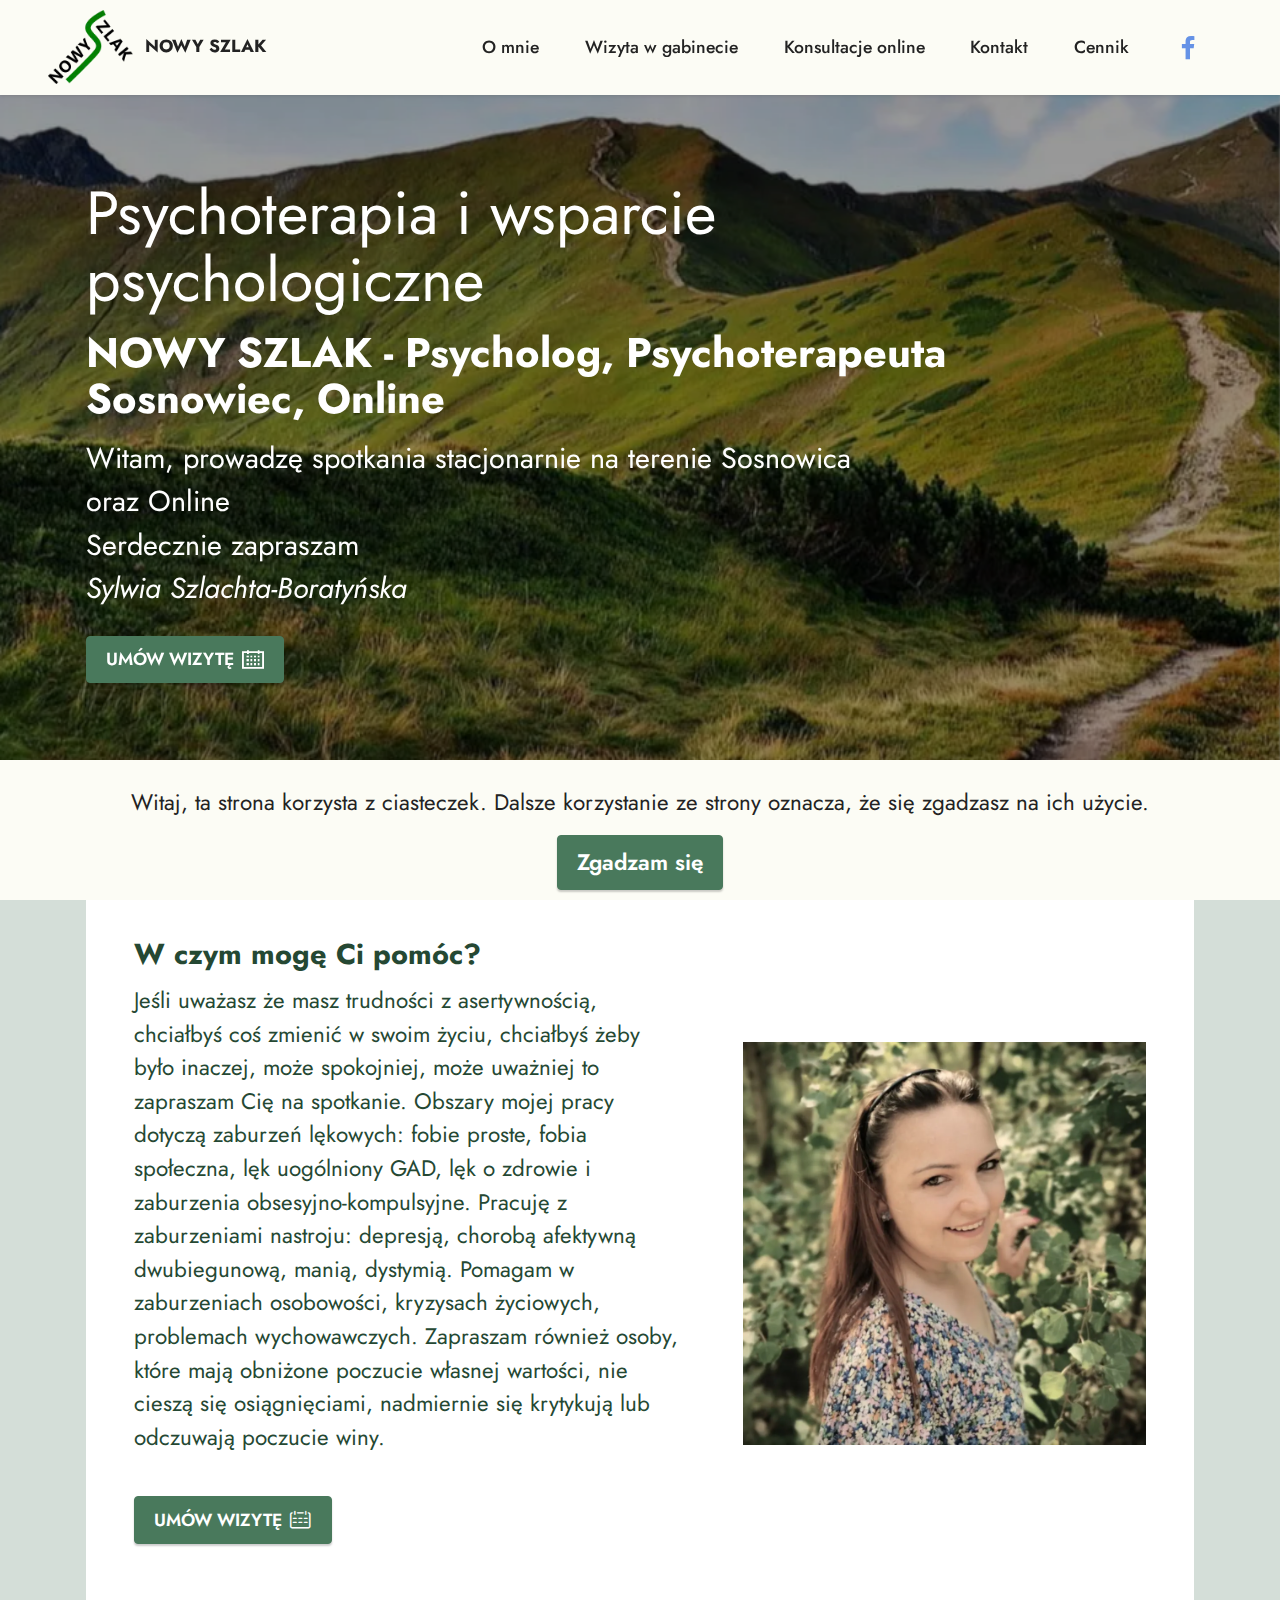
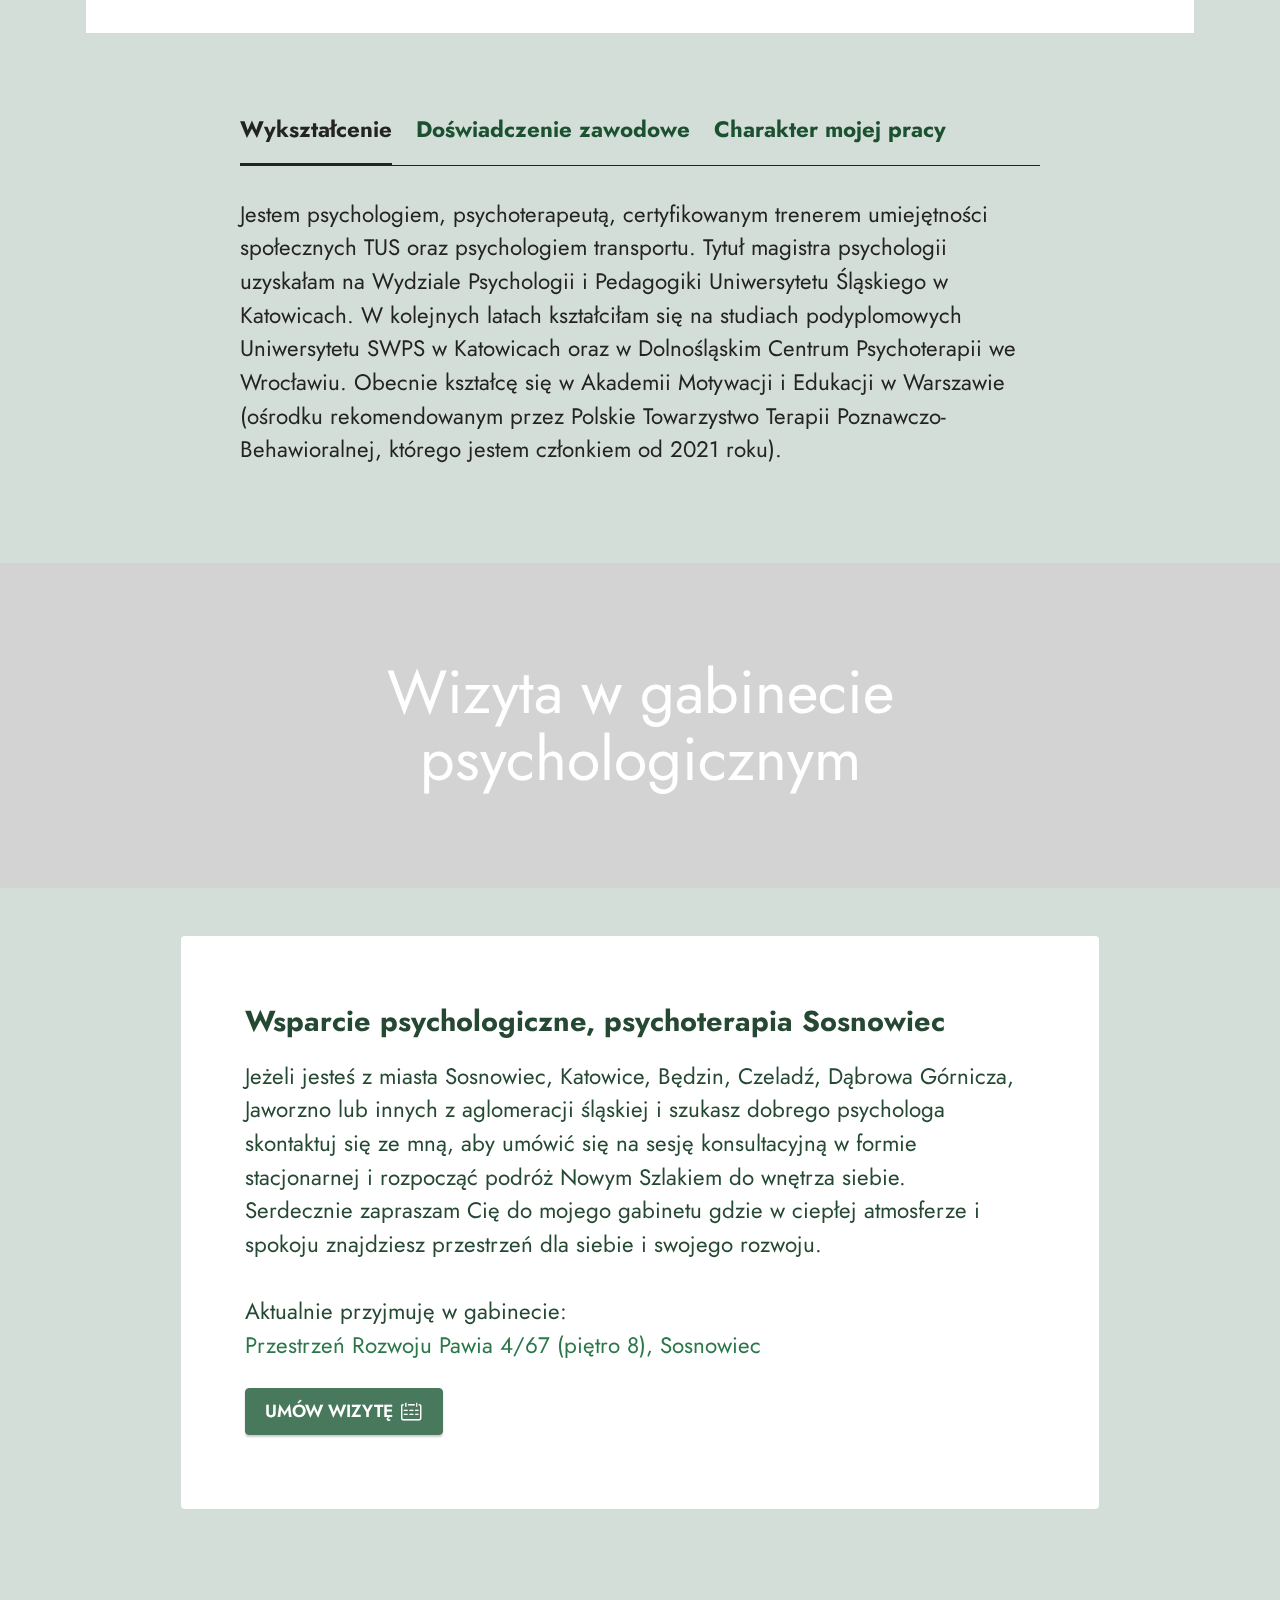
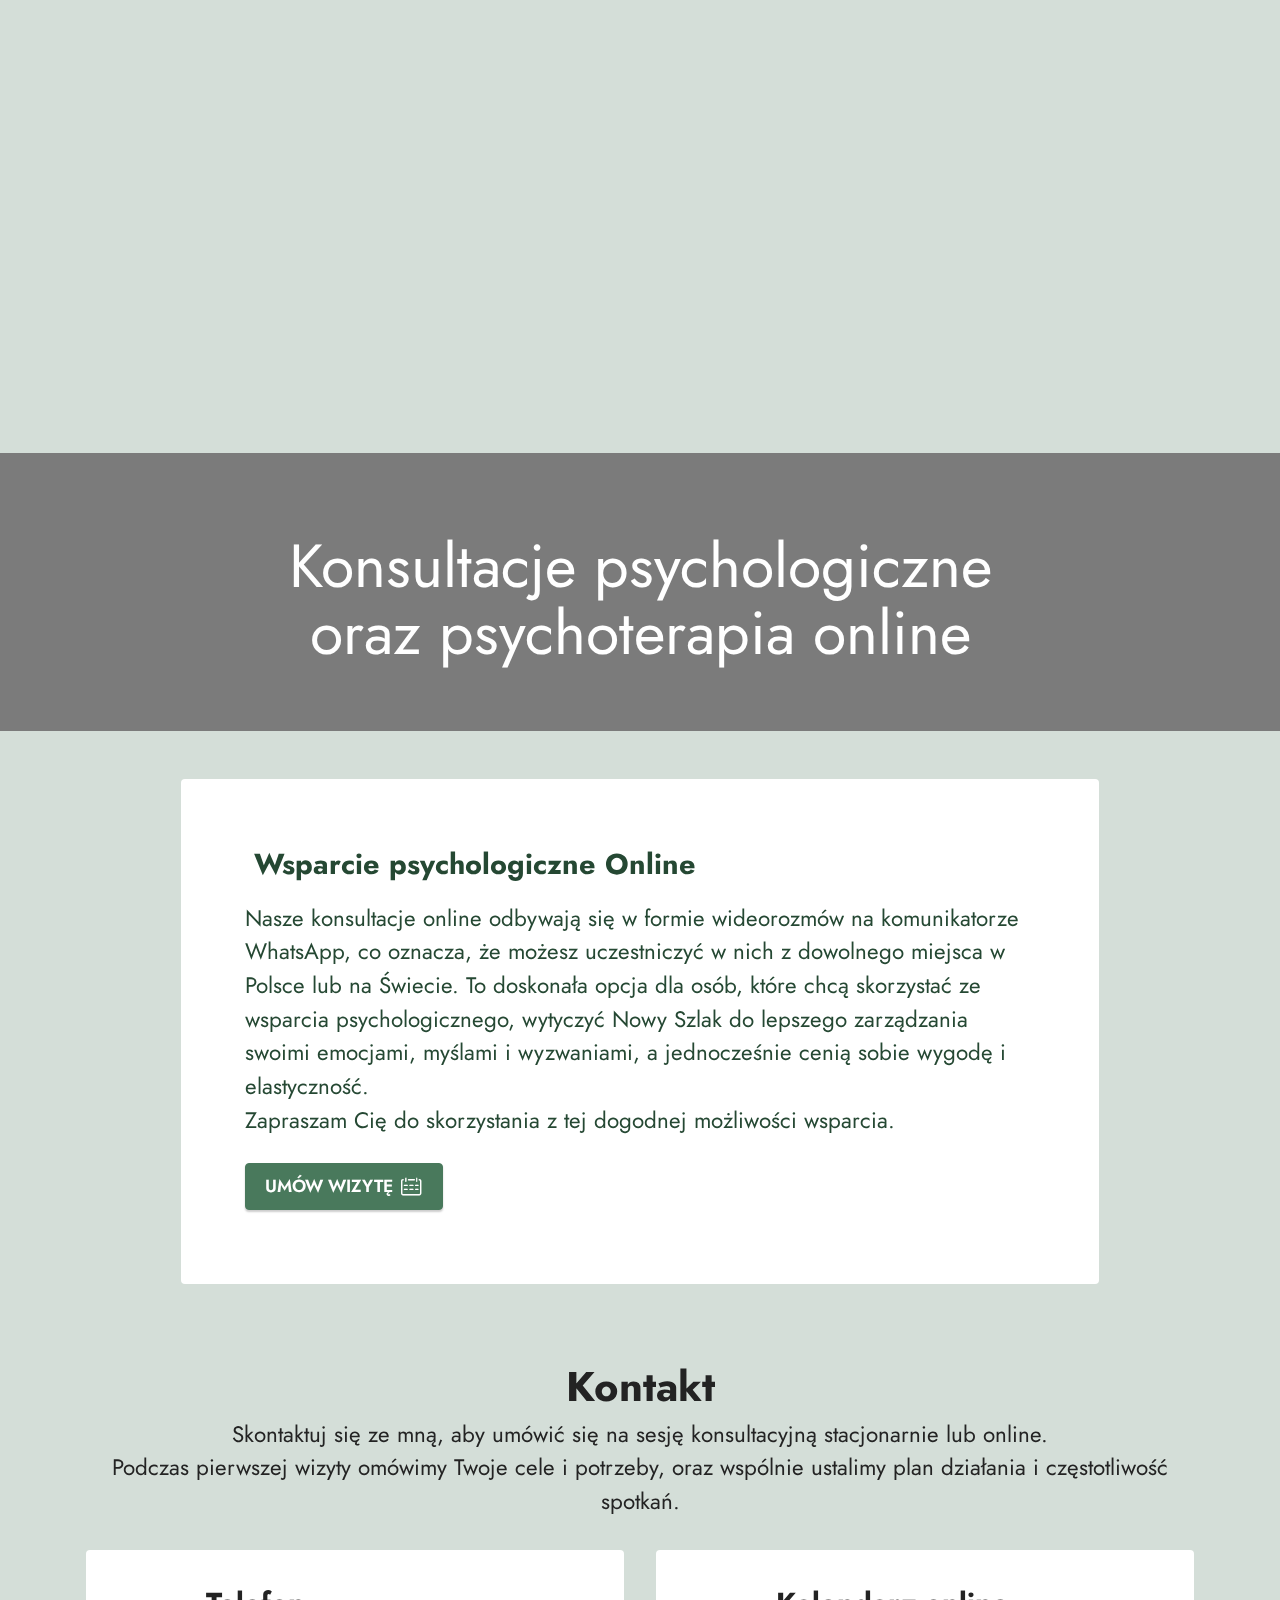
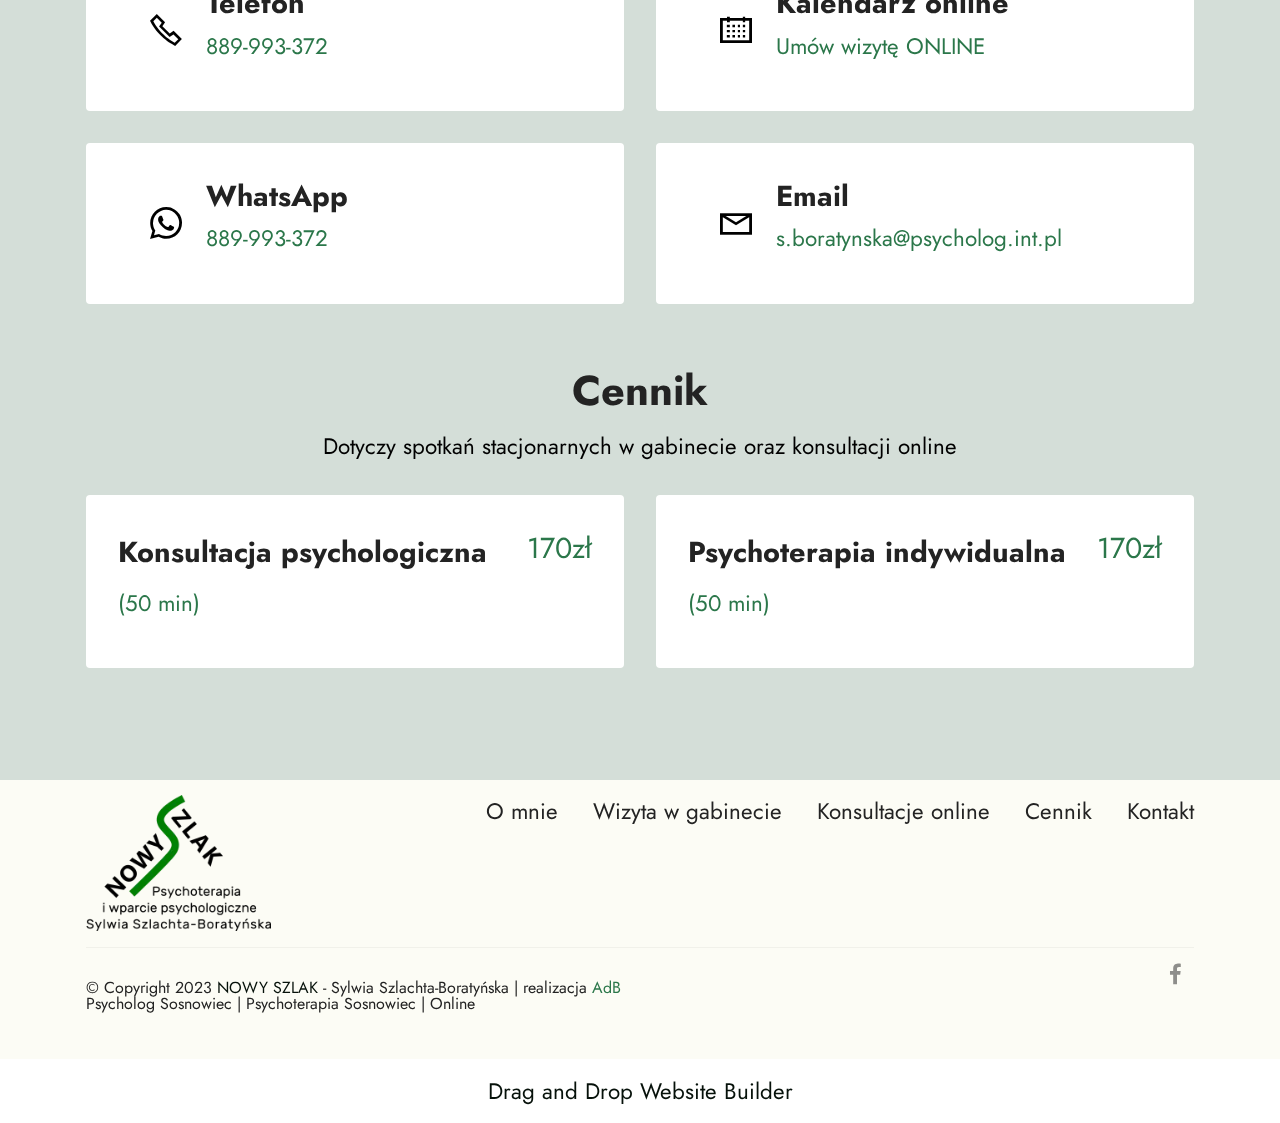
==== commit 2de88754: "Add files via upload" ====
--- a/index.html
+++ b/index.html
@@ -1,478 +1,440 @@
-<!DOCTYPE html>
-<html  >
-<head>
-<link rel=�canonical� href=�https://nowyszlak-psycholog.sosnowiec.pl" />
-  <!-- Site made with Mobirise Website Builder v5.9.0, https://mobirise.com -->
-  <meta charset="UTF-8">
-  <meta http-equiv="X-UA-Compatible" content="IE=edge">
-  <meta name="generator" content="Mobirise v5.9.0, mobirise.com">
-  <meta name="twitter:card" content="summary_large_image"/>
-  <meta name="twitter:image:src" content="assets/images/index-meta.jpg">
-  <meta property="og:image" content="assets/images/index-meta.jpg">
-  <meta name="twitter:title" content="Nowy Szlak - Psycholog, Psychoterapeuta, Sosnowiec, Online">
-  <meta name="viewport" content="width=device-width, initial-scale=1, minimum-scale=1">
-  <link rel="shortcut icon" href="assets/images/logo-107x93.png" type="image/x-icon">
-  <meta name="description" content="Sylwia Szlachta-Boratyńska - Psycholog, Psychoterapeuta - Pomoc i wparcie psychologiczne, Psychoterapia | Sosnowiec | Online">
-  
-  
-  <title>Nowy Szlak - Psycholog, Psychoterapeuta, Sosnowiec, Online</title>
-  <link rel="stylesheet" href="assets/web/assets/mobirise-icons2/mobirise2.css">
-  <link rel="stylesheet" href="assets/web/assets/mobirise-icons-bold/mobirise-icons-bold.css">
-  <link rel="stylesheet" href="assets/bootstrap/css/bootstrap.min.css">
-  <link rel="stylesheet" href="assets/bootstrap/css/bootstrap-grid.min.css">
-  <link rel="stylesheet" href="assets/bootstrap/css/bootstrap-reboot.min.css">
-  <link rel="stylesheet" href="assets/parallax/jarallax.css">
-  <link rel="stylesheet" href="assets/dropdown/css/style.css">
-  <link rel="stylesheet" href="assets/socicon/css/styles.css">
-  <link rel="stylesheet" href="assets/theme/css/style.css">
-  <link rel="preload" href="https://fonts.googleapis.com/css?family=Jost:100,200,300,400,500,600,700,800,900,100i,200i,300i,400i,500i,600i,700i,800i,900i&display=swap" as="style" onload="this.onload=null;this.rel='stylesheet'">
-  <noscript><link rel="stylesheet" href="https://fonts.googleapis.com/css?family=Jost:100,200,300,400,500,600,700,800,900,100i,200i,300i,400i,500i,600i,700i,800i,900i&display=swap"></noscript>
-  <link rel="preload" as="style" href="assets/mobirise/css/mbr-additional.css"><link rel="stylesheet" href="assets/mobirise/css/mbr-additional.css" type="text/css">
-
-  
-  
-  
-</head>
-<body>
-
-<!-- Analytics -->
-<a id="zl-url" class="zl-url" href="https://www.znanylekarz.pl/sylwia-szlachta-boratynska/psycholog-psychoterapeuta/sosnowiec" rel="nofollow" data-zlw-doctor="sylwia-szlachta-boratynska" data-zlw-type="button_calendar_floating_medium" data-zlw-opinion="false" data-zlw-hide-branding="true" data-zlw-saas-only="false">Sylwia Szlachta - Boratyńska - ZnanyLekarz.pl</a><script>!function($_x,_s,id){var js,fjs=$_x.getElementsByTagName(_s)[0];if(!$_x.getElementById(id)){js = $_x.createElement(_s);js.id = id;js.src = "//platform.docplanner.com/js/widget.js";fjs.parentNode.insertBefore(js,fjs);}}(document,"script","zl-widget-s");</script>
-<!-- /Analytics -->
-
-
-  
-  <section data-bs-version="5.1" class="menu menu2 cid-tECFQ91Pvm" once="menu" id="menu2-0">
-    
-    <nav class="navbar navbar-dropdown navbar-fixed-top navbar-expand-lg">
-        <div class="container-fluid">
-            <div class="navbar-brand">
-                <span class="navbar-logo">
-                    <a href="https://nowyszlak-psycholog.sosnowiec.pl">
-                        <img src="assets/images/logo-107x93.webp" alt="Nowy Szlak - Psychoterapia i wsparcie psychologiczne Online oraz stacjonarnie na terenie Sosnowca" style="height: 4.6rem;">
-                    </a>
-                </span>
-                <span class="navbar-caption-wrap"><a class="navbar-caption text-black text-primary display-4" href="https://nowyszlak-psycholog.sosnowiec.pl">NOWY SZLAK</a></span>
-            </div>
-            <button class="navbar-toggler" type="button" data-toggle="collapse" data-bs-toggle="collapse" data-target="#navbarSupportedContent" data-bs-target="#navbarSupportedContent" aria-controls="navbarNavAltMarkup" aria-expanded="false" aria-label="Toggle navigation">
-                <div class="hamburger">
-                    <span></span>
-                    <span></span>
-                    <span></span>
-                    <span></span>
-                </div>
-            </button>
-            <div class="collapse navbar-collapse" id="navbarSupportedContent">
-                <ul class="navbar-nav nav-dropdown nav-right" data-app-modern-menu="true"><li class="nav-item"><a class="nav-link link text-black text-primary display-4" href="index.html#features16-1a">O mnie</a></li><li class="nav-item"><a class="nav-link link text-black text-primary display-4" href="index.html#info1-9">Wizyta w gabinecie</a></li><li class="nav-item"><a class="nav-link link text-black text-primary display-4" href="index.html#info1-a">Konsultacje online</a>
-                    </li><li class="nav-item"><a class="nav-link link text-black text-primary display-4" href="index.html#contacts2-j">Kontakt</a></li><li class="nav-item"><a class="nav-link link text-black text-primary display-4" href="index.html#features8-e">Cennik</a></li></ul>
-                <div class="icons-menu">
-                    <a class="iconfont-wrapper" href="https://www.facebook.com/nowyszlak" target="_blank">
-                        <span class="p-2 mbr-iconfont socicon-facebook socicon" style="color: rgb(101, 146, 230); fill: rgb(101, 146, 230);"></span>
-                    </a>
-                    
-                    
-                    
-                </div>
-                
-            </div>
-        </div>
-    </nav>
-</section>
-
-<section data-bs-version="5.1" class="header2 cid-tOCUsB2XMl mbr-parallax-background" id="header2-w">
-
-    
-
-    
-    <div class="mbr-overlay" style="opacity: 0.4; background-color: rgb(0, 0, 0);"></div>
-
-    <div class="container">
-        <div class="row">
-            <div class="col-12 col-lg-10">
-                <h1 class="mbr-section-title mbr-fonts-style mb-3 display-1">Psychoterapia i wsparcie psychologiczne<br></h1>
-                <h2 class="mbr-section-subtitle mbr-fonts-style mb-3 display-2"><strong>NOWY SZLAK -&nbsp;</strong><strong>Psycholog, Psychoterapeuta Sosnowiec, Online</strong><strong><br></strong></h2>
-                <p class="mbr-text mbr-fonts-style display-5">Witam, prowadzę spotkania stacjonarnie na terenie Sosnowica<br> oraz Online<br>Serdecznie zapraszam<br><em>Sylwia Szlachta-Boratyńska</em></p>
-                <div class="mbr-section-btn mt-3"><a class="btn btn-success display-4" href="index.html#contacts2-j"><span class="mobi-mbri mobi-mbri-calendar mbr-iconfont mbr-iconfont-btn"></span>UMÓW WIZYTĘ</a></div>
-            </div>
-        </div>
-    </div>
-</section>
-
-<section data-bs-version="5.1" class="features16 cid-tPu473mXaO" id="features16-1a">
-
-    
-
-    
-    
-    <div class="container">
-        <div class="content-wrapper">
-            <div class="row align-items-center">
-                <div class="col-12 col-lg">
-                    <div class="text-wrapper">
-                        <h6 class="card-title mbr-fonts-style display-5"><strong>W czym mogę Ci pomóc?</strong></h6>
-                        <p class="mbr-text mbr-fonts-style mb-4 display-7">
-                            Jeśli uważasz że masz trudności z asertywnością, chciałbyś coś zmienić w swoim życiu, chciałbyś żeby było inaczej, może spokojniej, może uważniej to zapraszam Cię na spotkanie. Obszary mojej pracy dotyczą zaburzeń lękowych: fobie proste, fobia społeczna, lęk uogólniony GAD, lęk o zdrowie i zaburzenia obsesyjno-kompulsyjne. Pracuję z zaburzeniami nastroju: depresją, chorobą afektywną dwubiegunową, manią, dystymią. Pomagam w zaburzeniach osobowości, kryzysach życiowych, problemach wychowawczych. Zapraszam również osoby, które mają obniżone poczucie własnej wartości, nie cieszą się osiągnięciami, nadmiernie się krytykują lub odczuwają poczucie winy.</p>
-                        <div class="mbr-section-btn mt-3"><a class="btn btn-success display-4" href="index.html#contacts2-j"><span class="mbrib-calendar mbr-iconfont mbr-iconfont-btn"></span>UMÓW WIZYTĘ</a></div>
-                    </div>
-                </div>
-                <div class="col-12 col-lg-5">
-                    <div class="image-wrapper">
-                        <a href="https://nowyszlak-psycholog.sosnowiec.pl"><img src="assets/images/foto2w-956x956.webp" alt="Sylwia Szlachta-Boratyńska psycholog, psychoterapeuta"></a>
-                    </div>
-                </div>
-            </div>
-        </div>
-    </div>
-</section>
-
-<section data-bs-version="5.1" class="tabs content18 cid-tP47AsduPA" id="tabs1-15">
-
-    
-
-    
-    
-    <div class="container-fluid">
-        
-        <div class="row justify-content-center mt-4">
-            <div class="col-12 col-md-8">
-                <ul class="nav nav-tabs mb-4" role="tablist">
-                    <li class="nav-item first mbr-fonts-style"><a class="nav-link mbr-fonts-style show active display-7" role="tab" data-toggle="tab" data-bs-toggle="tab" href="#tabs1-15_tab0" aria-selected="true"><strong>Wykształcenie</strong></a></li>
-                    <li class="nav-item"><a class="nav-link mbr-fonts-style active display-7" role="tab" data-toggle="tab" data-bs-toggle="tab" href="#tabs1-15_tab1" aria-selected="true"><strong>Doświadczenie zawodowe</strong></a></li>
-                    <li class="nav-item"><a class="nav-link mbr-fonts-style active display-7" role="tab" data-toggle="tab" data-bs-toggle="tab" href="#tabs1-15_tab2" aria-selected="true"><strong>Charakter mojej pracy</strong></a></li>
-                    
-                    
-                    
-                </ul>
-                <div class="tab-content">
-                    <div id="tab1" class="tab-pane in active" role="tabpanel">
-                        <div class="row">
-                            <div class="col-md-12">
-                                <p class="mbr-text mbr-fonts-style display-7">Jestem psychologiem, psychoterapeutą, certyfikowanym trenerem umiejętności społecznych TUS oraz psychologiem transportu. Tytuł magistra psychologii uzyskałam na Wydziale Psychologii i Pedagogiki Uniwersytetu Śląskiego w Katowicach. W kolejnych latach kształciłam się na studiach podyplomowych Uniwersytetu SWPS w Katowicach oraz w Dolnośląskim Centrum Psychoterapii we Wrocławiu. Obecnie kształcę się w Akademii Motywacji i Edukacji w Warszawie (ośrodku rekomendowanym przez Polskie Towarzystwo Terapii Poznawczo-Behawioralnej, którego jestem członkiem od 2021 roku).</p>
-                            </div>
-                        </div>
-                    </div>
-                    <div id="tab2" class="tab-pane" role="tabpanel">
-                        <div class="row">
-                            <div class="col-md-12">
-                                <p class="mbr-text mbr-fonts-style display-7">Doświadczenie zdobywałam pracując w ośrodkach zdrowia publicznego przy realizacji projektów unijnych, przeprowadzając konsultacje i warsztaty psychologiczne - indywidualne jak i grupowe, interwencje kryzysowe oraz treningi pamięci dla seniorów.
-<br>W Szkołach Podstawowych prowadziłam liczne spotkania psychoedukacyjne dla dzieci i młodzieży z zakresu komunikacji, asertywności, rozwiązywania konfliktów i uzależnień.
-<br>Doświadczenie w pracy terapeutycznej nabywałam pracując w gabinetach psychologicznych na terenie Sosnowca, gdzie odbywałam spotkania zarówno z dorosłymi jak i z młodzieżą.</p>
-                            </div>
-                        </div>
-                    </div>
-                    <div id="tab3" class="tab-pane" role="tabpanel">
-                        <div class="row">
-                            <div class="col-md-12">
-                                <p class="mbr-text mbr-fonts-style display-7">Staram się łączyć elementy pracy poznawczo behawioralnej z pracą z ciałem, treningami relaksacji, uważności i mindfulness. Pracuję z osobami dorosłymi i młodzieżą za każdym razem dostosowując metodykę pracy do indywidualnych potrzeb osoby zgłaszającej się na spotkanie. Wspieram osoby w wytyczaniu Nowego Szlaku do własnych potrzeb i budowaniu nowej perspektywy życia. W swojej pracy kieruję się empatią i pełną akceptacją dla drugiego człowieka.
-<br>Swoją pracę poddaję regularnej superwizji u certyfikowanych superwizorów. Nieustannie podnoszę swoje kwalifikacje uczestnicząc w kursach i szkoleniach. Na moich spotkaniach z pacjentami wykorzystuję techniki pracy z zakresu terapii schematu i ACT. Psychoterapia i wsparcie psychologiczne to nie tylko moja praca to przede wszystkim moja pasja bycia z drugim człowiekiem i dla drugiego człowieka.</p>
-                            </div>
-                        </div>
-                    </div>
-                    
-                    
-                    
-                </div>
-            </div>
-        </div>
-    </div>
-</section>
-
-<section data-bs-version="5.1" class="info1 cid-tMgJOqfGSb mbr-parallax-background" id="info1-9">
-    
-
-    
-    <div class="mbr-overlay" style="opacity: 0.2; background-color: rgb(35, 35, 35);"></div>
-    <div class="align-center container-fluid">
-        <div class="row justify-content-center">
-            <div class="col-12 col-lg-8">
-                <h3 class="mbr-section-title mb-4 mbr-fonts-style display-1">Wizyta w gabinecie psychologicznym</h3>
-                
-                
-            </div>
-        </div>
-    </div>
-</section>
-
-<section data-bs-version="5.1" class="content15 cid-tMgFh1EH7B" id="content15-8">
-
-    
-
-    
-    
-    <div class="container">
-        <div class="row justify-content-center">
-            <div class="card col-md-12 col-lg-10">
-                <div class="card-wrapper">
-                    <div class="card-box align-left">
-                        <h4 class="card-title mbr-fonts-style mbr-white mb-3 display-5"><strong>Wsparcie psychologiczne, psychoterapia Sosnowiec</strong></h4>
-                        <p class="mbr-text mbr-fonts-style display-7">Jeżeli jesteś z miasta Sosnowiec, Katowice, Będzin, Czeladź, Dąbrowa Górnicza, Jaworzno lub innych z aglomeracji śląskiej i szukasz dobrego psychologa skontaktuj się ze mną, aby umówić się na sesję konsultacyjną w formie stacjonarnej i rozpocząć podróż Nowym Szlakiem do wnętrza siebie.<br>Serdecznie zapraszam Cię do mojego gabinetu gdzie w ciepłej atmosferze i spokoju znajdziesz przestrzeń dla siebie i swojego rozwoju.<br><br>Aktualnie przyjmuję w gabinecie:<br><a href="https://goo.gl/maps/kgkgunrwL4MMnDjf6" class="text-info" target="_blank">Przestrzeń Rozwoju Pawia 4/67 (piętro 8), Sosnowiec</a><br></p>
-                        <div class="mbr-section-btn mt-3"><a class="btn btn-success display-4" href="index.html#contacts2-j"><span class="mbrib-calendar mbr-iconfont mbr-iconfont-btn"></span>UMÓW WIZYTĘ</a></div>
-                    </div>
-                </div>
-            </div>
-        </div>
-    </div>
-</section>
-
-<section data-bs-version="5.1" class="map2 cid-tMhorltqKg" id="map2-c">
-    
-
-    
-    
-    <div>
-        
-        <div class="google-map"><iframe frameborder="0" style="border:0" src="https://www.google.com/maps/embed?pb=!1m18!1m12!1m3!1d2549.4824026068814!2d19.1089925!3d50.2829224!2m3!1f0!2f0!3f0!3m2!1i1024!2i768!4f13.1!3m3!1m2!1s0x4716d1d992b1b4c5%3A0xc0c8e43706aa2eee!2sPrzestrze%C5%84%20Rozwoju!5e0!3m2!1spl!2spl!4v1691438524384!5m2!1spl!2spl" allowfullscreen=""></iframe></div>
-    </div>
-</section>
-
-<section data-bs-version="5.1" class="info1 cid-tMgM3U3Rti mbr-parallax-background" id="info1-a">
-    
-
-    
-    <div class="mbr-overlay" style="opacity: 0.6; background-color: rgb(35, 35, 35);"></div>
-    <div class="align-center container-fluid">
-        <div class="row justify-content-center">
-            <div class="col-12 col-lg-8">
-                <h3 class="mbr-section-title mb-4 mbr-fonts-style display-1">Konsultacje psychologiczne oraz psychoterapia online</h3>
-                
-                
-            </div>
-        </div>
-    </div>
-</section>
-
-<section data-bs-version="5.1" class="content15 cid-tMgM4oCO7x" id="content15-b">
-
-    
-
-    
-    
-    <div class="container">
-        <div class="row justify-content-center">
-            <div class="card col-md-12 col-lg-10">
-                <div class="card-wrapper">
-                    <div class="card-box align-left">
-                        <h4 class="card-title mbr-fonts-style mbr-white mb-3 display-5"><strong>&nbsp;Wsparcie psychologiczne Online</strong></h4>
-                        <p class="mbr-text mbr-fonts-style display-7">Nasze konsultacje online odbywają się w formie wideorozmów na komunikatorze WhatsApp, co oznacza, że możesz uczestniczyć w nich z dowolnego miejsca w Polsce lub na Świecie. To doskonała opcja dla osób, które chcą skorzystać ze wsparcia psychologicznego, wytyczyć Nowy Szlak do lepszego zarządzania swoimi emocjami, myślami i wyzwaniami, a jednocześnie cenią sobie wygodę i elastyczność.<br>Zapraszam Cię do skorzystania z tej dogodnej możliwości wsparcia.</p>
-                        <div class="mbr-section-btn mt-3"><a class="btn btn-success display-4" href="index.html#contacts2-j"><span class="mbrib-calendar mbr-iconfont mbr-iconfont-btn"></span>UMÓW WIZYTĘ</a></div>
-                    </div>
-                </div>
-            </div>
-        </div>
-    </div>
-</section>
-
-<section data-bs-version="5.1" class="contacts2 cid-tMsaMWiYaq" id="contacts2-j">
-    <!---->
-    
-
-    
-    
-    <div class="container">
-        <div class="mbr-section-head">
-            <h3 class="mbr-section-title mbr-fonts-style align-center mb-0 display-2">
-                <strong>Kontakt</strong>
-            </h3>
-            <h4 class="mbr-section-subtitle mbr-fonts-style align-center mb-0 mt-2 display-7">Skontaktuj się ze mną, aby umówić się na sesję konsultacyjną stacjonarnie lub online.<br>Podczas pierwszej wizyty omówimy Twoje cele i potrzeby, oraz wspólnie ustalimy plan działania i częstotliwość spotkań.</h4>
-        </div>
-        <div class="row justify-content-center mt-4">
-            <div class="card col-12 col-md-6">
-                <div class="card-wrapper">
-                    <div class="image-wrapper">
-                        <a href="tel:+48889993372"><span class="mbr-iconfont mobi-mbri-phone mobi-mbri" style="color: rgb(0, 0, 0); fill: rgb(0, 0, 0);"></span></a>
-                    </div>
-                    <div class="text-wrapper">
-                        <h6 class="card-title mbr-fonts-style mb-1 display-5">
-                            <strong>Telefon</strong>
-                        </h6>
-                        <p class="mbr-text mbr-fonts-style display-7">
-                            <a href="tel:+48889993372" class="text-info">889-993-372</a>
-                        </p>
-                    </div>
-                </div>
-            </div>
-            <div class="card col-12 col-md-6">
-                <div class="card-wrapper">
-                    <div class="image-wrapper">
-                        <a href="mailto:s.boratynska@psycholog.int.pl"><span class="mbr-iconfont mobi-mbri-calendar mobi-mbri" style="color: rgb(0, 0, 0); fill: rgb(0, 0, 0);"></span></a>
-                    </div>
-                    <div class="text-wrapper">
-                        <h6 class="card-title mbr-fonts-style mb-1 display-5">
-                            <strong>Kalendarz online</strong></h6>
-                        <p class="mbr-text mbr-fonts-style display-7"><a href="https://twojpsycholog.pl/profil-psychologa/sylwia-szlachta-boratynska-3303" class="text-info" target="_blank">Umów wizytę ONLINE</a></p>
-                    </div>
-                </div>
-            </div>
-            <div class="card col-12 col-md-6">
-                <div class="card-wrapper">
-                    <div class="image-wrapper">
-                        <a href="https://wa.me/48889993372"><span class="mbr-iconfont socicon-whatsapp socicon" style="color: rgb(0, 0, 0); fill: rgb(0, 0, 0);"></span></a>
-                    </div>
-                    <div class="text-wrapper">
-                        <h6 class="card-title mbr-fonts-style mb-1 display-5">
-                            <strong>WhatsApp</strong></h6>
-                        <p class="mbr-text mbr-fonts-style display-7">
-                            <a href="https://wa.me/48889993372" class="text-info">889-993-372</a>
-                        </p>
-                    </div>
-                </div>
-            </div>
-            <div class="card col-12 col-md-6">
-                <div class="card-wrapper">
-                    <div class="image-wrapper">
-                        <span class="mbr-iconfont mobi-mbri-letter mobi-mbri" style="color: rgb(0, 0, 0); fill: rgb(0, 0, 0);"></span>
-                    </div>
-                    <div class="text-wrapper">
-                        <h6 class="card-title mbr-fonts-style mb-1 display-5"><strong>Email</strong></h6>
-                        <p class="mbr-text mbr-fonts-style display-7"><a href="mailto:s.boratynska@psycholog.int.pl" class="text-info text-primary">s.boratynska@psycholog.int.pl</a></p>
-                    </div>
-                </div>
-            </div>
-        </div>
-    </div>
-</section>
-
-<section data-bs-version="5.1" class="form5 cid-tP4edN6Era" id="form5-16">
-    
-    
-    <div class="container">
-        <div class="mbr-section-head">
-            
-            <h4 class="mbr-section-subtitle mbr-fonts-style align-center mb-0 mt-2 display-5">
-                Formularz kontatowy</h4>
-        </div>
-        <div class="row justify-content-center mt-4">
-            <div class="col-lg-8 mx-auto mbr-form" data-form-type="formoid">
-                <form action="https://mobirise.eu/" method="POST" class="mbr-form form-with-styler" data-form-title="Form Name"><input type="hidden" name="email" data-form-email="true" value="PHmJsbAR1PngczqU7HgcZeB2ugbtTDQaeYSrcjB4M9qgiJINGWTziMRnHnjOdF3sN49uh/Kbfw9B5LGTF3xHHOUKlbP+2/AvUw5j5NIy63mo6Bv99O9NnA6Q3Cz/muC4">
-                    <div class="row">
-                        <div hidden="hidden" data-form-alert="" class="alert alert-success col-12">Dziękuję za wiadomość. Odpowiem najszybciej jak to możliwe</div>
-                        <div hidden="hidden" data-form-alert-danger="" class="alert alert-danger col-12">
-                            Oops...! some problem!
-                        </div>
-                    </div>
-                    <div class="dragArea row">
-                        <div class="col-md col-sm-12 form-group mb-3" data-for="name">
-                            <input type="text" name="name" placeholder="Imię" data-form-field="name" class="form-control" value="" id="name-form5-16">
-                        </div>
-                        <div class="col-md col-sm-12 form-group mb-3" data-for="email">
-                            <input type="email" name="email" placeholder="E-mail" data-form-field="email" class="form-control" value="" id="email-form5-16">
-                        </div>
-                        
-                        <div class="col-12 form-group mb-3" data-for="textarea">
-                            <textarea name="textarea" placeholder="Treść wiadomości" data-form-field="textarea" class="form-control" id="textarea-form5-16"></textarea>
-                        </div>
-                        <div class="col-lg-12 col-md-12 col-sm-12 align-center mbr-section-btn"><button type="submit" class="btn btn-success display-4">Wyślij</button></div>
-                    </div>
-                </form>
-            </div>
-        </div>
-    </div>
-</section>
-
-<section data-bs-version="5.1" class="features8 cid-tMhqg7kteo" id="features8-e">
-    <!---->
-    
-
-    
-    
-    <div class="container">
-        <div class="row">
-            <div class="title col-12">
-                <h5 class="mbr-section-title mbr-fonts-style mb-3 display-2">
-                    <strong>Cennik</strong></h5>
-                <h6 class="mbr-section-subtitle mbr-fonts-style mb-4 display-7">Dotyczy spotkań stacjonarnych w gabinecie oraz konsultacji online</h6>
-            </div>
-            <div class="card col-12 col-md-6">
-                <div class="card-wrapper">
-                    <div class="top-line">
-                        <h6 class="card-title mbr-fonts-style display-5"><strong>Konsultacja psychologiczna</strong></h6>
-                        <p class="mbr-text cost mbr-fonts-style display-5">160zł</p>
-                    </div>
-                    <div class="bottom-line">
-                        <p class="mbr-text mbr-fonts-style display-7">(50 min)</p>
-                    </div>
-                </div>
-            </div>
-            <div class="card col-12 col-md-6">
-                <div class="card-wrapper">
-                    <div class="top-line">
-                        <h6 class="card-title mbr-fonts-style display-5"><strong>Psychoterapia indywidualna</strong></h6>
-                        <p class="mbr-text cost mbr-fonts-style display-5">160zł</p>
-                    </div>
-                    <div class="bottom-line">
-                        <p class="mbr-text mbr-fonts-style display-7">
-                            (50 min)</p>
-                    </div>
-                </div>
-            </div>
-            
-            
-            
-            
-            
-            
-            
-            
-            
-            
-        </div>
-    </div>
-</section>
-
-<section data-bs-version="5.1" class="footer5 cid-u1mxdahwW5" once="footers" id="footer5-40">
-
-    
-
-    
-
-    <div class="container">
-        <div class="media-container-row">
-            <div class="col-md-2 col-6">
-                <div class="media-wrap">
-                    <a href="https://nowyszlak-psycholog.sosnowiec.pl">
-                        <img src="assets/images/logo-nowy-szlak-napis-222x163.webp" alt="Nowy Szlak Psychoterapia, Psycholog Sosnowiec, Śląsk">
-                    </a>
-                </div>
-            </div>
-            <div class="col-10 col-6">
-                <p class="mbr-text align-right links mbr-fonts-style display-7"><a href="https://nowyszlak-psycholog.sosnowiec.pl/o-mnie.html" class="text-black text-primary">O mnie</a>&nbsp; &nbsp; &nbsp;<a href="https://nowyszlak-psycholog.sosnowiec.pl/gabinet-sosnowiec.html" class="text-black text-primary">Wizyta w gabinecie</a>&nbsp; &nbsp; &nbsp;<a href="https://nowyszlak-psycholog.sosnowiec.pl/online.html" class="text-black text-primary">Konsultacje online</a>&nbsp; &nbsp; &nbsp;<a href="https://nowyszlak-psycholog.sosnowiec.pl/cennik.html" class="text-black text-primary">Cennik</a>&nbsp; &nbsp; &nbsp;<a href="https://nowyszlak-psycholog.sosnowiec.pl/kontakt.html" class="text-black text-primary">Kontakt</a></p>
-            </div>
-        </div>
-        <!-- <div class="media-container-row">
-            <div class="col-md-12"> -->
-        <div class="footer-lower">
-            <div class="media-container-row">
-                <div class="col-md-12">
-                    <hr>
-                </div>
-            </div>
-            <div class="media-container-row">
-                <div class="col-md-6 copyright">
-                    <p class="mbr-text mbr-fonts-style display-4"></p><p>
-                        © Copyright 2023 <a href="https://nowyszlak-psycholog.sosnowiec.pl" class="text-primary">NOWY SZLAK</a> - Sylwia Szlachta-Boratyńska | realizacja <a href="mailto:zaba86@tlen.pl" class="text-info">AdB</a><br>Psycholog Sosnowiec | Psychoterapia Sosnowiec | Online<a href="mailto:zaba86@tlen.pl" class="text-info"><br></a><br></p><p></p>
-                </div>
-                <div class="col-md-6">
-                    <div class="social-list align-right">
-                        <div class="soc-item">
-                            <a href="https://www.facebook.com/nowyszlak" target="_blank">
-                                <span class="mbr-iconfont mbr-iconfont-social socicon-facebook socicon"></span>
-                            </a>
-                        </div>
-                        
-                        
-                        
-                        
-                        
-                    </div>
-                </div>
-            </div>
-            <!-- </div>
-            </div> -->
-        </div>
-
-    </div>
-</section><section class="display-7" style="padding: 0;align-items: center;justify-content: center;flex-wrap: wrap;    align-content: center;display: flex;position: relative;height: 4rem;"><a href="https://mobiri.se/2252214" style="flex: 1 1;height: 4rem;position: absolute;width: 100%;z-index: 1;"><img alt="" style="height: 4rem;" src="[data-uri]"></a><p style="margin: 0;text-align: center;" class="display-7">&#8204;</p><a style="z-index:1" href="https://mobirise.com/html-builder.html">HTML Website Creator</a></section><script src="assets/bootstrap/js/bootstrap.bundle.min.js"></script>  <script src="assets/parallax/jarallax.js"></script>  <script src="assets/web/assets/cookies-alert-plugin/cookies-alert-core.js"></script>  <script src="assets/web/assets/cookies-alert-plugin/cookies-alert-script.js"></script>  <script src="assets/smoothscroll/smooth-scroll.js"></script>  <script src="assets/ytplayer/index.js"></script>  <script src="assets/dropdown/js/navbar-dropdown.js"></script>  <script src="assets/mbr-tabs/mbr-tabs.js"></script>  <script src="assets/theme/js/script.js"></script>  <script src="assets/formoid/formoid.min.js"></script>  
-  
-  
-<input name="cookieData" type="hidden" data-cookie-cookiesAlertType='false' data-cookie-customDialogSelector='null' data-cookie-colorText='#232323' data-cookie-colorBg='rgb(252, 252, 245)' data-cookie-opacityOverlay='0' data-cookie-bgOpacity='100' data-cookie-textButton='Zgadzam się' data-cookie-rejectText='REJECT' data-cookie-colorButton='#49795c' data-cookie-rejectColor='#ffffff' data-cookie-colorLink='#424a4d' data-cookie-underlineLink='true' data-cookie-text="Witaj, ta strona korzysta z ciasteczek. Dalsze korzystanie ze strony oznacza, że się zgadzasz na ich użycie.">
-  </body>
+<!DOCTYPE html>
+<html  >
+<head>
+  <!-- Site made with Mobirise Website Builder v5.9.0, https://mobirise.com -->
+  <meta charset="UTF-8">
+  <meta http-equiv="X-UA-Compatible" content="IE=edge">
+  <meta name="generator" content="Mobirise v5.9.0, mobirise.com">
+  <meta name="twitter:card" content="summary_large_image"/>
+  <meta name="twitter:image:src" content="assets/images/index-meta.jpg">
+  <meta property="og:image" content="assets/images/index-meta.jpg">
+  <meta name="twitter:title" content="Nowy Szlak - Psycholog, Psychoterapeuta, Sosnowiec, Online">
+  <meta name="viewport" content="width=device-width, initial-scale=1, minimum-scale=1">
+  <link rel="shortcut icon" href="assets/images/logo-107x93.png" type="image/x-icon">
+  <meta name="description" content="Sylwia Szlachta-Boratyńska - Psycholog, Psychoterapeuta - Pomoc i wparcie psychologiczne, Psychoterapia | Sosnowiec | Online">
+  
+  
+  <title>Nowy Szlak - Psycholog, Psychoterapeuta, Sosnowiec, Online</title>
+  <link rel="stylesheet" href="assets/web/assets/mobirise-icons2/mobirise2.css">
+  <link rel="stylesheet" href="assets/web/assets/mobirise-icons-bold/mobirise-icons-bold.css">
+  <link rel="stylesheet" href="assets/bootstrap/css/bootstrap.min.css">
+  <link rel="stylesheet" href="assets/bootstrap/css/bootstrap-grid.min.css">
+  <link rel="stylesheet" href="assets/bootstrap/css/bootstrap-reboot.min.css">
+  <link rel="stylesheet" href="assets/parallax/jarallax.css">
+  <link rel="stylesheet" href="assets/dropdown/css/style.css">
+  <link rel="stylesheet" href="assets/socicon/css/styles.css">
+  <link rel="stylesheet" href="assets/theme/css/style.css">
+  <link rel="preload" href="https://fonts.googleapis.com/css?family=Jost:100,200,300,400,500,600,700,800,900,100i,200i,300i,400i,500i,600i,700i,800i,900i&display=swap" as="style" onload="this.onload=null;this.rel='stylesheet'">
+  <noscript><link rel="stylesheet" href="https://fonts.googleapis.com/css?family=Jost:100,200,300,400,500,600,700,800,900,100i,200i,300i,400i,500i,600i,700i,800i,900i&display=swap"></noscript>
+  <link rel="preload" as="style" href="assets/mobirise/css/mbr-additional.css"><link rel="stylesheet" href="assets/mobirise/css/mbr-additional.css" type="text/css">
+
+  
+  
+  
+</head>
+<body>
+
+<!-- Analytics -->
+<a id="zl-url" class="zl-url" href="https://www.znanylekarz.pl/sylwia-szlachta-boratynska/psycholog-psychoterapeuta/sosnowiec" rel="nofollow" data-zlw-doctor="sylwia-szlachta-boratynska" data-zlw-type="button_calendar_floating_medium" data-zlw-opinion="false" data-zlw-hide-branding="true" data-zlw-saas-only="false">Sylwia Szlachta - Boratyńska - ZnanyLekarz.pl</a><script>!function($_x,_s,id){var js,fjs=$_x.getElementsByTagName(_s)[0];if(!$_x.getElementById(id)){js = $_x.createElement(_s);js.id = id;js.src = "//platform.docplanner.com/js/widget.js";fjs.parentNode.insertBefore(js,fjs);}}(document,"script","zl-widget-s");</script>
+<!-- /Analytics -->
+
+
+  
+  <section data-bs-version="5.1" class="menu menu2 cid-tECFQ91Pvm" once="menu" id="menu2-0">
+    
+    <nav class="navbar navbar-dropdown navbar-fixed-top navbar-expand-lg">
+        <div class="container-fluid">
+            <div class="navbar-brand">
+                <span class="navbar-logo">
+                    <a href="https://nowyszlak-psycholog.sosnowiec.pl">
+                        <img src="assets/images/logo-107x93.webp" alt="Nowy Szlak - Psychoterapia i wsparcie psychologiczne Online oraz stacjonarnie na terenie Sosnowca" style="height: 4.6rem;">
+                    </a>
+                </span>
+                <span class="navbar-caption-wrap"><a class="navbar-caption text-black text-primary display-4" href="https://nowyszlak-psycholog.sosnowiec.pl">NOWY SZLAK</a></span>
+            </div>
+            <button class="navbar-toggler" type="button" data-toggle="collapse" data-bs-toggle="collapse" data-target="#navbarSupportedContent" data-bs-target="#navbarSupportedContent" aria-controls="navbarNavAltMarkup" aria-expanded="false" aria-label="Toggle navigation">
+                <div class="hamburger">
+                    <span></span>
+                    <span></span>
+                    <span></span>
+                    <span></span>
+                </div>
+            </button>
+            <div class="collapse navbar-collapse" id="navbarSupportedContent">
+                <ul class="navbar-nav nav-dropdown nav-right" data-app-modern-menu="true"><li class="nav-item"><a class="nav-link link text-black text-primary display-4" href="index.html#features16-1a">O mnie</a></li><li class="nav-item"><a class="nav-link link text-black text-primary display-4" href="index.html#info1-9">Wizyta w gabinecie</a></li><li class="nav-item"><a class="nav-link link text-black text-primary display-4" href="index.html#info1-a">Konsultacje online</a>
+                    </li><li class="nav-item"><a class="nav-link link text-black text-primary display-4" href="index.html#contacts2-j">Kontakt</a></li><li class="nav-item"><a class="nav-link link text-black text-primary display-4" href="index.html#features8-e">Cennik</a></li></ul>
+                <div class="icons-menu">
+                    <a class="iconfont-wrapper" href="https://www.facebook.com/nowyszlak" target="_blank">
+                        <span class="p-2 mbr-iconfont socicon-facebook socicon" style="color: rgb(101, 146, 230); fill: rgb(101, 146, 230);"></span>
+                    </a>
+                    
+                    
+                    
+                </div>
+                
+            </div>
+        </div>
+    </nav>
+</section>
+
+<section data-bs-version="5.1" class="header2 cid-tOCUsB2XMl mbr-parallax-background" id="header2-w">
+
+    
+
+    
+    <div class="mbr-overlay" style="opacity: 0.4; background-color: rgb(0, 0, 0);"></div>
+
+    <div class="container">
+        <div class="row">
+            <div class="col-12 col-lg-10">
+                <h1 class="mbr-section-title mbr-fonts-style mb-3 display-1">Psychoterapia i wsparcie psychologiczne<br></h1>
+                <h2 class="mbr-section-subtitle mbr-fonts-style mb-3 display-2"><strong>NOWY SZLAK -&nbsp;</strong><strong>Psycholog, Psychoterapeuta Sosnowiec, Online</strong><strong><br></strong></h2>
+                <p class="mbr-text mbr-fonts-style display-5">Witam, prowadzę spotkania stacjonarnie na terenie Sosnowica<br> oraz Online<br>Serdecznie zapraszam<br><em>Sylwia Szlachta-Boratyńska</em></p>
+                <div class="mbr-section-btn mt-3"><a class="btn btn-success display-4" href="index.html#contacts2-j"><span class="mobi-mbri mobi-mbri-calendar mbr-iconfont mbr-iconfont-btn"></span>UMÓW WIZYTĘ</a></div>
+            </div>
+        </div>
+    </div>
+</section>
+
+<section data-bs-version="5.1" class="features16 cid-tPu473mXaO" id="features16-1a">
+
+    
+
+    
+    
+    <div class="container">
+        <div class="content-wrapper">
+            <div class="row align-items-center">
+                <div class="col-12 col-lg">
+                    <div class="text-wrapper">
+                        <h6 class="card-title mbr-fonts-style display-5"><strong>W czym mogę Ci pomóc?</strong></h6>
+                        <p class="mbr-text mbr-fonts-style mb-4 display-7">
+                            Jeśli uważasz że masz trudności z asertywnością, chciałbyś coś zmienić w swoim życiu, chciałbyś żeby było inaczej, może spokojniej, może uważniej to zapraszam Cię na spotkanie. Obszary mojej pracy dotyczą zaburzeń lękowych: fobie proste, fobia społeczna, lęk uogólniony GAD, lęk o zdrowie i zaburzenia obsesyjno-kompulsyjne. Pracuję z zaburzeniami nastroju: depresją, chorobą afektywną dwubiegunową, manią, dystymią. Pomagam w zaburzeniach osobowości, kryzysach życiowych, problemach wychowawczych. Zapraszam również osoby, które mają obniżone poczucie własnej wartości, nie cieszą się osiągnięciami, nadmiernie się krytykują lub odczuwają poczucie winy.</p>
+                        <div class="mbr-section-btn mt-3"><a class="btn btn-success display-4" href="index.html#contacts2-j"><span class="mbrib-calendar mbr-iconfont mbr-iconfont-btn"></span>UMÓW WIZYTĘ</a></div>
+                    </div>
+                </div>
+                <div class="col-12 col-lg-5">
+                    <div class="image-wrapper">
+                        <a href="https://nowyszlak-psycholog.sosnowiec.pl"><img src="assets/images/foto2w-956x956.webp" alt="Sylwia Szlachta-Boratyńska psycholog, psychoterapeuta"></a>
+                    </div>
+                </div>
+            </div>
+        </div>
+    </div>
+</section>
+
+<section data-bs-version="5.1" class="tabs content18 cid-tP47AsduPA" id="tabs1-15">
+
+    
+
+    
+    
+    <div class="container-fluid">
+        
+        <div class="row justify-content-center mt-4">
+            <div class="col-12 col-md-8">
+                <ul class="nav nav-tabs mb-4" role="tablist">
+                    <li class="nav-item first mbr-fonts-style"><a class="nav-link mbr-fonts-style show active display-7" role="tab" data-toggle="tab" data-bs-toggle="tab" href="#tabs1-15_tab0" aria-selected="true"><strong>Wykształcenie</strong></a></li>
+                    <li class="nav-item"><a class="nav-link mbr-fonts-style active display-7" role="tab" data-toggle="tab" data-bs-toggle="tab" href="#tabs1-15_tab1" aria-selected="true"><strong>Doświadczenie zawodowe</strong></a></li>
+                    <li class="nav-item"><a class="nav-link mbr-fonts-style active display-7" role="tab" data-toggle="tab" data-bs-toggle="tab" href="#tabs1-15_tab2" aria-selected="true"><strong>Charakter mojej pracy</strong></a></li>
+                    
+                    
+                    
+                </ul>
+                <div class="tab-content">
+                    <div id="tab1" class="tab-pane in active" role="tabpanel">
+                        <div class="row">
+                            <div class="col-md-12">
+                                <p class="mbr-text mbr-fonts-style display-7">Jestem psychologiem, psychoterapeutą, certyfikowanym trenerem umiejętności społecznych TUS oraz psychologiem transportu. Tytuł magistra psychologii uzyskałam na Wydziale Psychologii i Pedagogiki Uniwersytetu Śląskiego w Katowicach. W kolejnych latach kształciłam się na studiach podyplomowych Uniwersytetu SWPS w Katowicach oraz w Dolnośląskim Centrum Psychoterapii we Wrocławiu. Obecnie kształcę się w Akademii Motywacji i Edukacji w Warszawie (ośrodku rekomendowanym przez Polskie Towarzystwo Terapii Poznawczo-Behawioralnej, którego jestem członkiem od 2021 roku).</p>
+                            </div>
+                        </div>
+                    </div>
+                    <div id="tab2" class="tab-pane" role="tabpanel">
+                        <div class="row">
+                            <div class="col-md-12">
+                                <p class="mbr-text mbr-fonts-style display-7">Doświadczenie zdobywałam pracując w ośrodkach zdrowia publicznego przy realizacji projektów unijnych, przeprowadzając konsultacje i warsztaty psychologiczne - indywidualne jak i grupowe, interwencje kryzysowe oraz treningi pamięci dla seniorów.
+<br>W Szkołach Podstawowych prowadziłam liczne spotkania psychoedukacyjne dla dzieci i młodzieży z zakresu komunikacji, asertywności, rozwiązywania konfliktów i uzależnień.
+<br>Doświadczenie w pracy terapeutycznej nabywałam pracując w gabinetach psychologicznych na terenie Sosnowca, gdzie odbywałam spotkania zarówno z dorosłymi jak i z młodzieżą.</p>
+                            </div>
+                        </div>
+                    </div>
+                    <div id="tab3" class="tab-pane" role="tabpanel">
+                        <div class="row">
+                            <div class="col-md-12">
+                                <p class="mbr-text mbr-fonts-style display-7">Staram się łączyć elementy pracy poznawczo behawioralnej z pracą z ciałem, treningami relaksacji, uważności i mindfulness. Pracuję z osobami dorosłymi i młodzieżą za każdym razem dostosowując metodykę pracy do indywidualnych potrzeb osoby zgłaszającej się na spotkanie. Wspieram osoby w wytyczaniu Nowego Szlaku do własnych potrzeb i budowaniu nowej perspektywy życia. W swojej pracy kieruję się empatią i pełną akceptacją dla drugiego człowieka.
+<br>Swoją pracę poddaję regularnej superwizji u certyfikowanych superwizorów. Nieustannie podnoszę swoje kwalifikacje uczestnicząc w kursach i szkoleniach. Na moich spotkaniach z pacjentami wykorzystuję techniki pracy z zakresu terapii schematu i ACT. Psychoterapia i wsparcie psychologiczne to nie tylko moja praca to przede wszystkim moja pasja bycia z drugim człowiekiem i dla drugiego człowieka.</p>
+                            </div>
+                        </div>
+                    </div>
+                    
+                    
+                    
+                </div>
+            </div>
+        </div>
+    </div>
+</section>
+
+<section data-bs-version="5.1" class="info1 cid-tMgJOqfGSb mbr-parallax-background" id="info1-9">
+    
+
+    
+    <div class="mbr-overlay" style="opacity: 0.2; background-color: rgb(35, 35, 35);"></div>
+    <div class="align-center container-fluid">
+        <div class="row justify-content-center">
+            <div class="col-12 col-lg-8">
+                <h3 class="mbr-section-title mb-4 mbr-fonts-style display-1">Wizyta w gabinecie psychologicznym</h3>
+                
+                
+            </div>
+        </div>
+    </div>
+</section>
+
+<section data-bs-version="5.1" class="content15 cid-tMgFh1EH7B" id="content15-8">
+
+    
+
+    
+    
+    <div class="container">
+        <div class="row justify-content-center">
+            <div class="card col-md-12 col-lg-10">
+                <div class="card-wrapper">
+                    <div class="card-box align-left">
+                        <h4 class="card-title mbr-fonts-style mbr-white mb-3 display-5"><strong>Wsparcie psychologiczne, psychoterapia Sosnowiec</strong></h4>
+                        <p class="mbr-text mbr-fonts-style display-7">Jeżeli jesteś z miasta Sosnowiec, Katowice, Będzin, Czeladź, Dąbrowa Górnicza, Jaworzno lub innych z aglomeracji śląskiej i szukasz dobrego psychologa skontaktuj się ze mną, aby umówić się na sesję konsultacyjną w formie stacjonarnej i rozpocząć podróż Nowym Szlakiem do wnętrza siebie.<br>Serdecznie zapraszam Cię do mojego gabinetu gdzie w ciepłej atmosferze i spokoju znajdziesz przestrzeń dla siebie i swojego rozwoju.<br><br>Aktualnie przyjmuję w gabinecie:<br><a href="https://goo.gl/maps/kgkgunrwL4MMnDjf6" class="text-info" target="_blank">Przestrzeń Rozwoju Pawia 4/67 (piętro 8), Sosnowiec</a><br></p>
+                        <div class="mbr-section-btn mt-3"><a class="btn btn-success display-4" href="index.html#contacts2-j"><span class="mbrib-calendar mbr-iconfont mbr-iconfont-btn"></span>UMÓW WIZYTĘ</a></div>
+                    </div>
+                </div>
+            </div>
+        </div>
+    </div>
+</section>
+
+<section data-bs-version="5.1" class="map2 cid-tMhorltqKg" id="map2-c">
+    
+
+    
+    
+    <div>
+        
+        <div class="google-map"><iframe frameborder="0" style="border:0" src="https://www.google.com/maps/embed?pb=!1m18!1m12!1m3!1d2549.4824026068814!2d19.1089925!3d50.2829224!2m3!1f0!2f0!3f0!3m2!1i1024!2i768!4f13.1!3m3!1m2!1s0x4716d1d992b1b4c5%3A0xc0c8e43706aa2eee!2sPrzestrze%C5%84%20Rozwoju!5e0!3m2!1spl!2spl!4v1691438524384!5m2!1spl!2spl" allowfullscreen=""></iframe></div>
+    </div>
+</section>
+
+<section data-bs-version="5.1" class="info1 cid-tMgM3U3Rti mbr-parallax-background" id="info1-a">
+    
+
+    
+    <div class="mbr-overlay" style="opacity: 0.6; background-color: rgb(35, 35, 35);"></div>
+    <div class="align-center container-fluid">
+        <div class="row justify-content-center">
+            <div class="col-12 col-lg-8">
+                <h3 class="mbr-section-title mb-4 mbr-fonts-style display-1">Konsultacje psychologiczne oraz psychoterapia online</h3>
+                
+                
+            </div>
+        </div>
+    </div>
+</section>
+
+<section data-bs-version="5.1" class="content15 cid-tMgM4oCO7x" id="content15-b">
+
+    
+
+    
+    
+    <div class="container">
+        <div class="row justify-content-center">
+            <div class="card col-md-12 col-lg-10">
+                <div class="card-wrapper">
+                    <div class="card-box align-left">
+                        <h4 class="card-title mbr-fonts-style mbr-white mb-3 display-5"><strong>&nbsp;Wsparcie psychologiczne Online</strong></h4>
+                        <p class="mbr-text mbr-fonts-style display-7">Nasze konsultacje online odbywają się w formie wideorozmów na komunikatorze WhatsApp, co oznacza, że możesz uczestniczyć w nich z dowolnego miejsca w Polsce lub na Świecie. To doskonała opcja dla osób, które chcą skorzystać ze wsparcia psychologicznego, wytyczyć Nowy Szlak do lepszego zarządzania swoimi emocjami, myślami i wyzwaniami, a jednocześnie cenią sobie wygodę i elastyczność.<br>Zapraszam Cię do skorzystania z tej dogodnej możliwości wsparcia.</p>
+                        <div class="mbr-section-btn mt-3"><a class="btn btn-success display-4" href="index.html#contacts2-j"><span class="mbrib-calendar mbr-iconfont mbr-iconfont-btn"></span>UMÓW WIZYTĘ</a></div>
+                    </div>
+                </div>
+            </div>
+        </div>
+    </div>
+</section>
+
+<section data-bs-version="5.1" class="contacts2 cid-tMsaMWiYaq" id="contacts2-j">
+    <!---->
+    
+
+    
+    
+    <div class="container">
+        <div class="mbr-section-head">
+            <h3 class="mbr-section-title mbr-fonts-style align-center mb-0 display-2">
+                <strong>Kontakt</strong>
+            </h3>
+            <h4 class="mbr-section-subtitle mbr-fonts-style align-center mb-0 mt-2 display-7">Skontaktuj się ze mną, aby umówić się na sesję konsultacyjną stacjonarnie lub online.<br>Podczas pierwszej wizyty omówimy Twoje cele i potrzeby, oraz wspólnie ustalimy plan działania i częstotliwość spotkań.</h4>
+        </div>
+        <div class="row justify-content-center mt-4">
+            <div class="card col-12 col-md-6">
+                <div class="card-wrapper">
+                    <div class="image-wrapper">
+                        <a href="tel:+48889993372"><span class="mbr-iconfont mobi-mbri-phone mobi-mbri" style="color: rgb(0, 0, 0); fill: rgb(0, 0, 0);"></span></a>
+                    </div>
+                    <div class="text-wrapper">
+                        <h6 class="card-title mbr-fonts-style mb-1 display-5">
+                            <strong>Telefon</strong>
+                        </h6>
+                        <p class="mbr-text mbr-fonts-style display-7">
+                            <a href="tel:+48889993372" class="text-info">889-993-372</a>
+                        </p>
+                    </div>
+                </div>
+            </div>
+            <div class="card col-12 col-md-6">
+                <div class="card-wrapper">
+                    <div class="image-wrapper">
+                        <a href="mailto:s.boratynska@psycholog.int.pl"><span class="mbr-iconfont mobi-mbri-calendar mobi-mbri" style="color: rgb(0, 0, 0); fill: rgb(0, 0, 0);"></span></a>
+                    </div>
+                    <div class="text-wrapper">
+                        <h6 class="card-title mbr-fonts-style mb-1 display-5">
+                            <strong>Kalendarz online</strong></h6>
+                        <p class="mbr-text mbr-fonts-style display-7"><a href="https://www.znanylekarz.pl/sylwia-szlachta-boratynska/psycholog-psychoterapeuta/sosnowiec" class="text-info text-primary" target="_blank">Umów wizytę ONLINE</a></p>
+                    </div>
+                </div>
+            </div>
+            <div class="card col-12 col-md-6">
+                <div class="card-wrapper">
+                    <div class="image-wrapper">
+                        <a href="https://wa.me/48889993372"><span class="mbr-iconfont socicon-whatsapp socicon" style="color: rgb(0, 0, 0); fill: rgb(0, 0, 0);"></span></a>
+                    </div>
+                    <div class="text-wrapper">
+                        <h6 class="card-title mbr-fonts-style mb-1 display-5">
+                            <strong>WhatsApp</strong></h6>
+                        <p class="mbr-text mbr-fonts-style display-7">
+                            <a href="https://wa.me/48889993372" class="text-info">889-993-372</a>
+                        </p>
+                    </div>
+                </div>
+            </div>
+            <div class="card col-12 col-md-6">
+                <div class="card-wrapper">
+                    <div class="image-wrapper">
+                        <span class="mbr-iconfont mobi-mbri-letter mobi-mbri" style="color: rgb(0, 0, 0); fill: rgb(0, 0, 0);"></span>
+                    </div>
+                    <div class="text-wrapper">
+                        <h6 class="card-title mbr-fonts-style mb-1 display-5"><strong>Email</strong></h6>
+                        <p class="mbr-text mbr-fonts-style display-7"><a href="mailto:s.boratynska@psycholog.int.pl" class="text-info text-primary">s.boratynska@psycholog.int.pl</a></p>
+                    </div>
+                </div>
+            </div>
+        </div>
+    </div>
+</section>
+
+<section data-bs-version="5.1" class="features8 cid-tMhqg7kteo" id="features8-e">
+    <!---->
+    
+
+    
+    
+    <div class="container">
+        <div class="row">
+            <div class="title col-12">
+                <h5 class="mbr-section-title mbr-fonts-style mb-3 display-2">
+                    <strong>Cennik</strong></h5>
+                <h6 class="mbr-section-subtitle mbr-fonts-style mb-4 display-7">Dotyczy spotkań stacjonarnych w gabinecie oraz konsultacji online</h6>
+            </div>
+            <div class="card col-12 col-md-6">
+                <div class="card-wrapper">
+                    <div class="top-line">
+                        <h6 class="card-title mbr-fonts-style display-5"><strong>Konsultacja psychologiczna</strong></h6>
+                        <p class="mbr-text cost mbr-fonts-style display-5">170zł</p>
+                    </div>
+                    <div class="bottom-line">
+                        <p class="mbr-text mbr-fonts-style display-7">(50 min)</p>
+                    </div>
+                </div>
+            </div>
+            <div class="card col-12 col-md-6">
+                <div class="card-wrapper">
+                    <div class="top-line">
+                        <h6 class="card-title mbr-fonts-style display-5"><strong>Psychoterapia indywidualna</strong></h6>
+                        <p class="mbr-text cost mbr-fonts-style display-5">170zł</p>
+                    </div>
+                    <div class="bottom-line">
+                        <p class="mbr-text mbr-fonts-style display-7">
+                            (50 min)</p>
+                    </div>
+                </div>
+            </div>
+            
+            
+            
+            
+            
+            
+            
+            
+            
+            
+        </div>
+    </div>
+</section>
+
+<section data-bs-version="5.1" class="footer5 cid-u1mxdahwW5" once="footers" id="footer5-40">
+
+    
+
+    
+
+    <div class="container">
+        <div class="media-container-row">
+            <div class="col-md-2 col-6">
+                <div class="media-wrap">
+                    <a href="https://nowyszlak-psycholog.sosnowiec.pl">
+                        <img src="assets/images/logo-nowy-szlak-napis-222x163.webp" alt="Nowy Szlak Psychoterapia, Psycholog Sosnowiec, Śląsk">
+                    </a>
+                </div>
+            </div>
+            <div class="col-10 col-6">
+                <p class="mbr-text align-right links mbr-fonts-style display-7"><a href="https://nowyszlak-psycholog.sosnowiec.pl/o-mnie.html" class="text-black text-primary">O mnie</a>&nbsp; &nbsp; &nbsp;<a href="https://nowyszlak-psycholog.sosnowiec.pl/gabinet-sosnowiec.html" class="text-black text-primary">Wizyta w gabinecie</a>&nbsp; &nbsp; &nbsp;<a href="https://nowyszlak-psycholog.sosnowiec.pl/online.html" class="text-black text-primary">Konsultacje online</a>&nbsp; &nbsp; &nbsp;<a href="https://nowyszlak-psycholog.sosnowiec.pl/cennik.html" class="text-black text-primary">Cennik</a>&nbsp; &nbsp; &nbsp;<a href="https://nowyszlak-psycholog.sosnowiec.pl/kontakt.html" class="text-black text-primary">Kontakt</a></p>
+            </div>
+        </div>
+        <!-- <div class="media-container-row">
+            <div class="col-md-12"> -->
+        <div class="footer-lower">
+            <div class="media-container-row">
+                <div class="col-md-12">
+                    <hr>
+                </div>
+            </div>
+            <div class="media-container-row">
+                <div class="col-md-6 copyright">
+                    <p class="mbr-text mbr-fonts-style display-4"></p><p>
+                        © Copyright 2023 <a href="https://nowyszlak-psycholog.sosnowiec.pl" class="text-primary">NOWY SZLAK</a> - Sylwia Szlachta-Boratyńska | realizacja <a href="mailto:zaba86@tlen.pl" class="text-info">AdB</a><br>Psycholog Sosnowiec | Psychoterapia Sosnowiec | Online<a href="mailto:zaba86@tlen.pl" class="text-info"><br></a><br></p><p></p>
+                </div>
+                <div class="col-md-6">
+                    <div class="social-list align-right">
+                        <div class="soc-item">
+                            <a href="https://www.facebook.com/nowyszlak" target="_blank">
+                                <span class="mbr-iconfont mbr-iconfont-social socicon-facebook socicon"></span>
+                            </a>
+                        </div>
+                        
+                        
+                        
+                        
+                        
+                    </div>
+                </div>
+            </div>
+            <!-- </div>
+            </div> -->
+        </div>
+
+    </div>
+</section><section class="display-7" style="padding: 0;align-items: center;justify-content: center;flex-wrap: wrap;    align-content: center;display: flex;position: relative;height: 4rem;"><a href="https://mobiri.se/2252214" style="flex: 1 1;height: 4rem;position: absolute;width: 100%;z-index: 1;"><img alt="" style="height: 4rem;" src="[data-uri]"></a><p style="margin: 0;text-align: center;" class="display-7">&#8204;</p><a style="z-index:1" href="https://mobirise.com/drag-drop-website-builder.html">Drag and Drop Website Builder</a></section><script src="assets/bootstrap/js/bootstrap.bundle.min.js"></script>  <script src="assets/parallax/jarallax.js"></script>  <script src="assets/web/assets/cookies-alert-plugin/cookies-alert-core.js"></script>  <script src="assets/web/assets/cookies-alert-plugin/cookies-alert-script.js"></script>  <script src="assets/smoothscroll/smooth-scroll.js"></script>  <script src="assets/ytplayer/index.js"></script>  <script src="assets/dropdown/js/navbar-dropdown.js"></script>  <script src="assets/mbr-tabs/mbr-tabs.js"></script>  <script src="assets/theme/js/script.js"></script>  
+  
+  
+<input name="cookieData" type="hidden" data-cookie-cookiesAlertType='false' data-cookie-customDialogSelector='null' data-cookie-colorText='#232323' data-cookie-colorBg='rgb(252, 252, 245)' data-cookie-opacityOverlay='0' data-cookie-bgOpacity='100' data-cookie-textButton='Zgadzam się' data-cookie-rejectText='REJECT' data-cookie-colorButton='#49795c' data-cookie-rejectColor='#ffffff' data-cookie-colorLink='#424a4d' data-cookie-underlineLink='true' data-cookie-text="Witaj, ta strona korzysta z ciasteczek. Dalsze korzystanie ze strony oznacza, że się zgadzasz na ich użycie.">
+  </body>
 </html>--- a/assets/mobirise/css/mbr-additional.css
+++ b/assets/mobirise/css/mbr-additional.css
@@ -1424,27 +1424,6 @@
 .cid-tMsaMWiYaq .card-title {
   color: #232323;
 }
-.cid-tP4edN6Era {
-  padding-top: 1rem;
-  padding-bottom: 4rem;
-  background-color: #d4ded8;
-}
-.cid-tP4edN6Era .mbr-overlay {
-  background-color: #ffffff;
-  opacity: 0.4;
-}
-.cid-tP4edN6Era form .mbr-section-btn {
-  text-align: center;
-  width: 100%;
-}
-.cid-tP4edN6Era form .mbr-section-btn .btn {
-  display: inline-flex;
-}
-@media (max-width: 991px) {
-  .cid-tP4edN6Era form .mbr-section-btn .btn {
-    width: 100%;
-  }
-}
 .cid-tMhqg7kteo {
   padding-top: 1rem;
   padding-bottom: 5rem;
@@ -3586,27 +3565,6 @@
 .cid-u1mumXTdb5 .card-title {
   color: #232323;
 }
-.cid-u1mumYkwZQ {
-  padding-top: 1rem;
-  padding-bottom: 4rem;
-  background-color: #d4ded8;
-}
-.cid-u1mumYkwZQ .mbr-overlay {
-  background-color: #ffffff;
-  opacity: 0.4;
-}
-.cid-u1mumYkwZQ form .mbr-section-btn {
-  text-align: center;
-  width: 100%;
-}
-.cid-u1mumYkwZQ form .mbr-section-btn .btn {
-  display: inline-flex;
-}
-@media (max-width: 991px) {
-  .cid-u1mumYkwZQ form .mbr-section-btn .btn {
-    width: 100%;
-  }
-}
 .cid-u1mxdahwW5 {
   padding-top: 15px;
   padding-bottom: 15px;
--- a/assets/mobirise/css/mbr-additional.css
+++ b/assets/mobirise/css/mbr-additional.css
@@ -1424,27 +1424,6 @@
 .cid-tMsaMWiYaq .card-title {
   color: #232323;
 }
-.cid-tP4edN6Era {
-  padding-top: 1rem;
-  padding-bottom: 4rem;
-  background-color: #d4ded8;
-}
-.cid-tP4edN6Era .mbr-overlay {
-  background-color: #ffffff;
-  opacity: 0.4;
-}
-.cid-tP4edN6Era form .mbr-section-btn {
-  text-align: center;
-  width: 100%;
-}
-.cid-tP4edN6Era form .mbr-section-btn .btn {
-  display: inline-flex;
-}
-@media (max-width: 991px) {
-  .cid-tP4edN6Era form .mbr-section-btn .btn {
-    width: 100%;
-  }
-}
 .cid-tMhqg7kteo {
   padding-top: 1rem;
   padding-bottom: 5rem;
@@ -3586,27 +3565,6 @@
 .cid-u1mumXTdb5 .card-title {
   color: #232323;
 }
-.cid-u1mumYkwZQ {
-  padding-top: 1rem;
-  padding-bottom: 4rem;
-  background-color: #d4ded8;
-}
-.cid-u1mumYkwZQ .mbr-overlay {
-  background-color: #ffffff;
-  opacity: 0.4;
-}
-.cid-u1mumYkwZQ form .mbr-section-btn {
-  text-align: center;
-  width: 100%;
-}
-.cid-u1mumYkwZQ form .mbr-section-btn .btn {
-  display: inline-flex;
-}
-@media (max-width: 991px) {
-  .cid-u1mumYkwZQ form .mbr-section-btn .btn {
-    width: 100%;
-  }
-}
 .cid-u1mxdahwW5 {
   padding-top: 15px;
   padding-bottom: 15px;
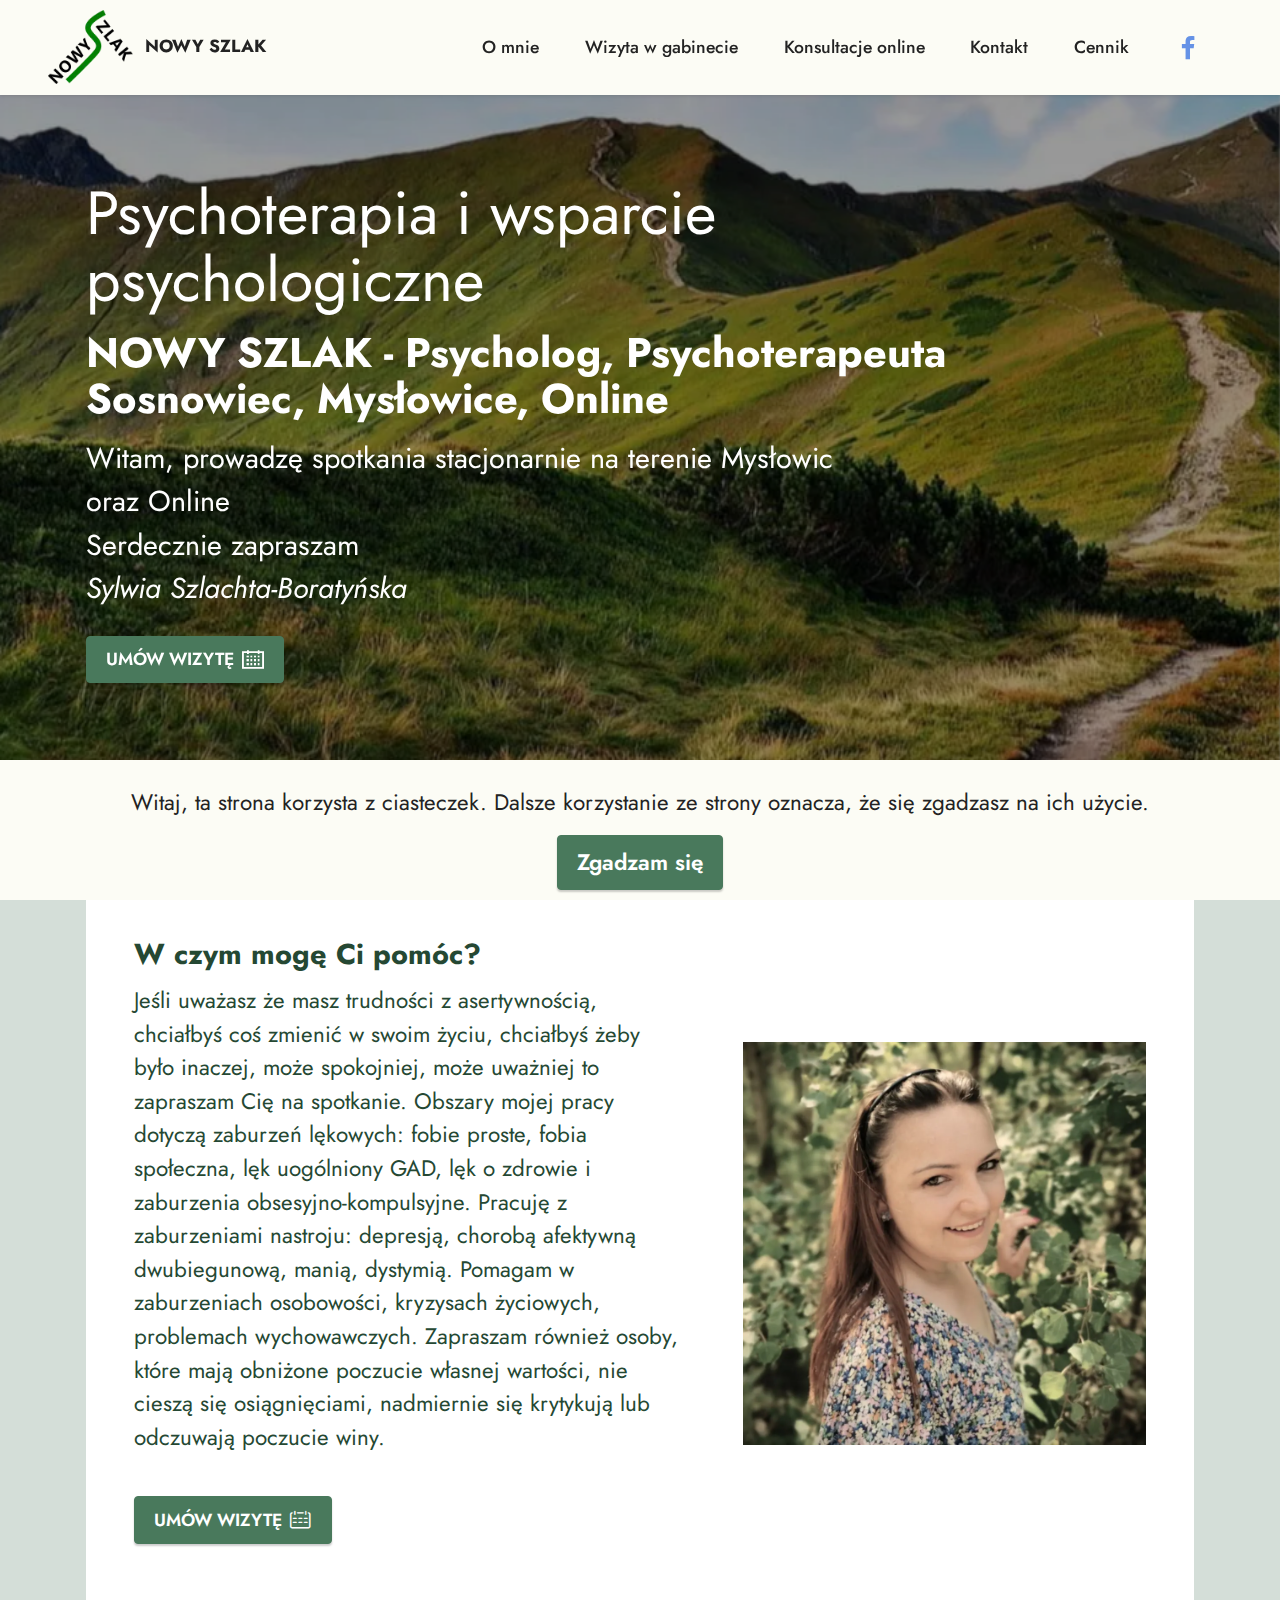
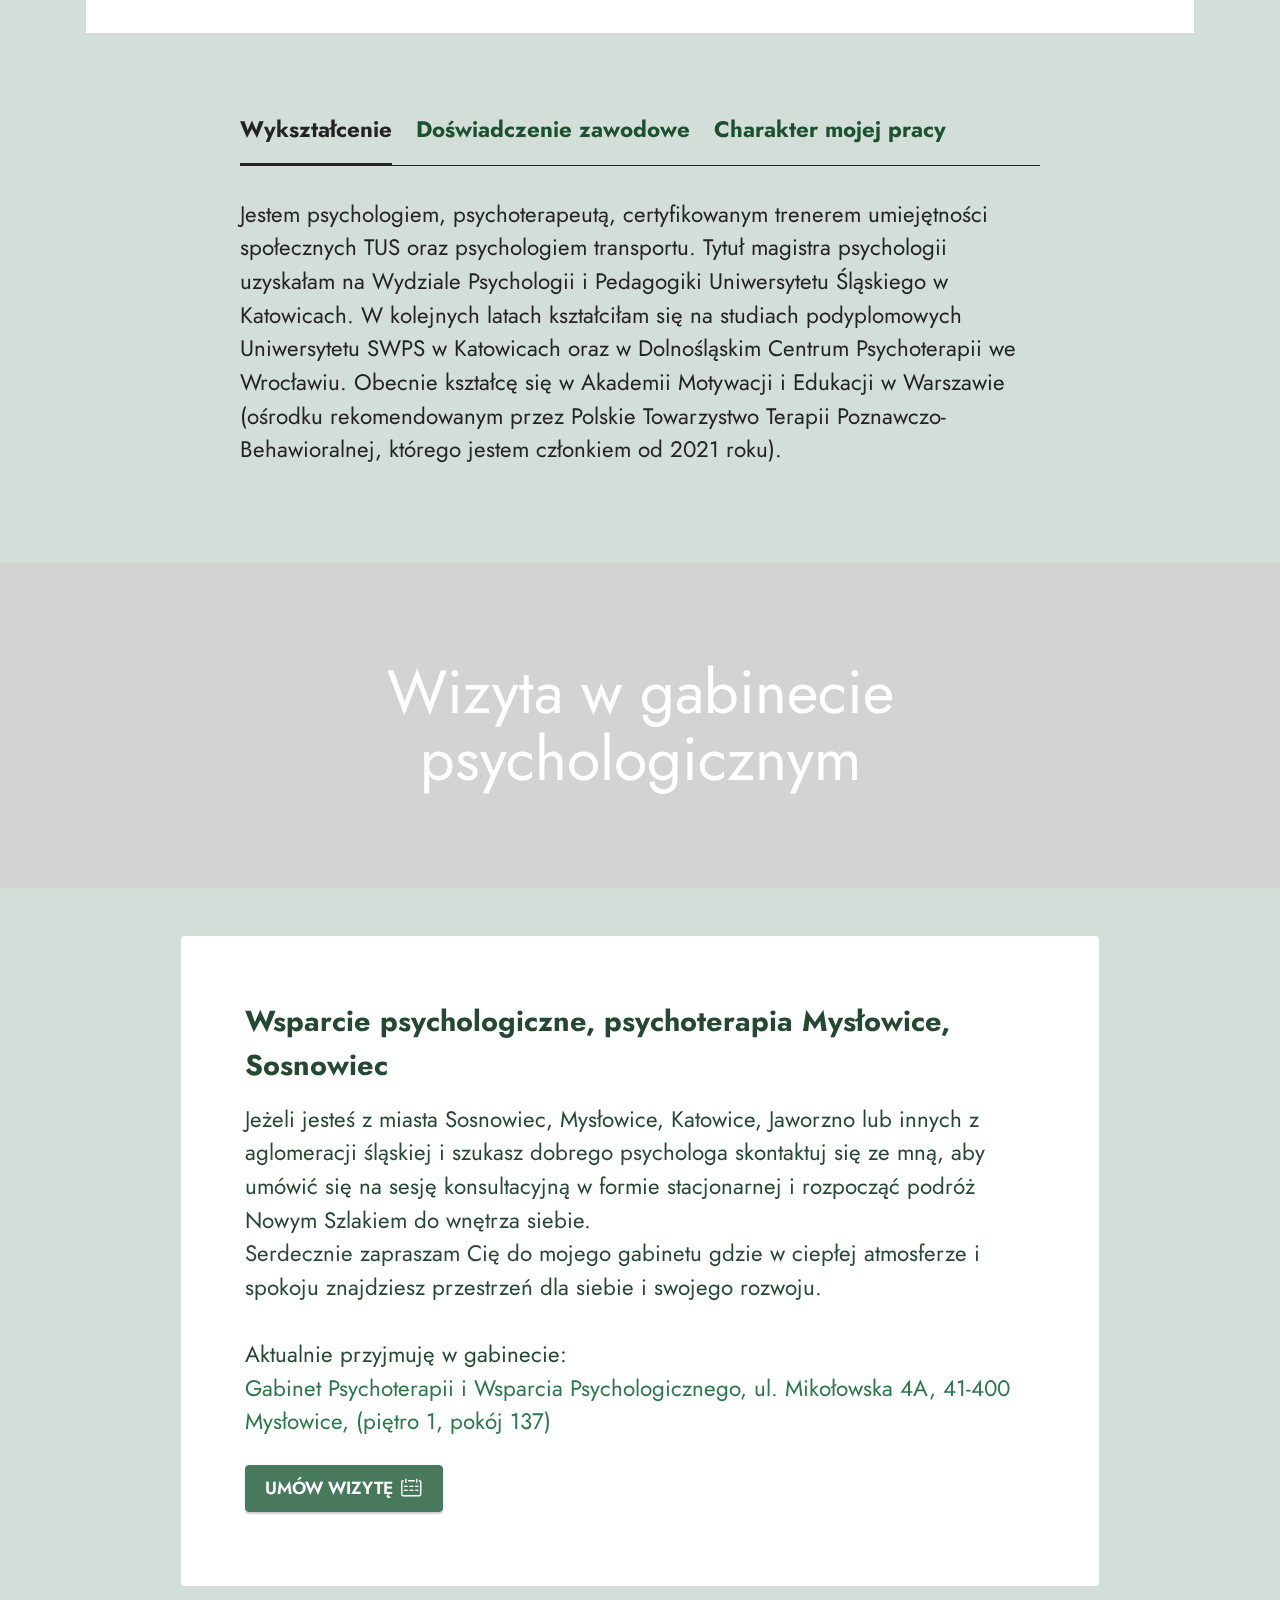
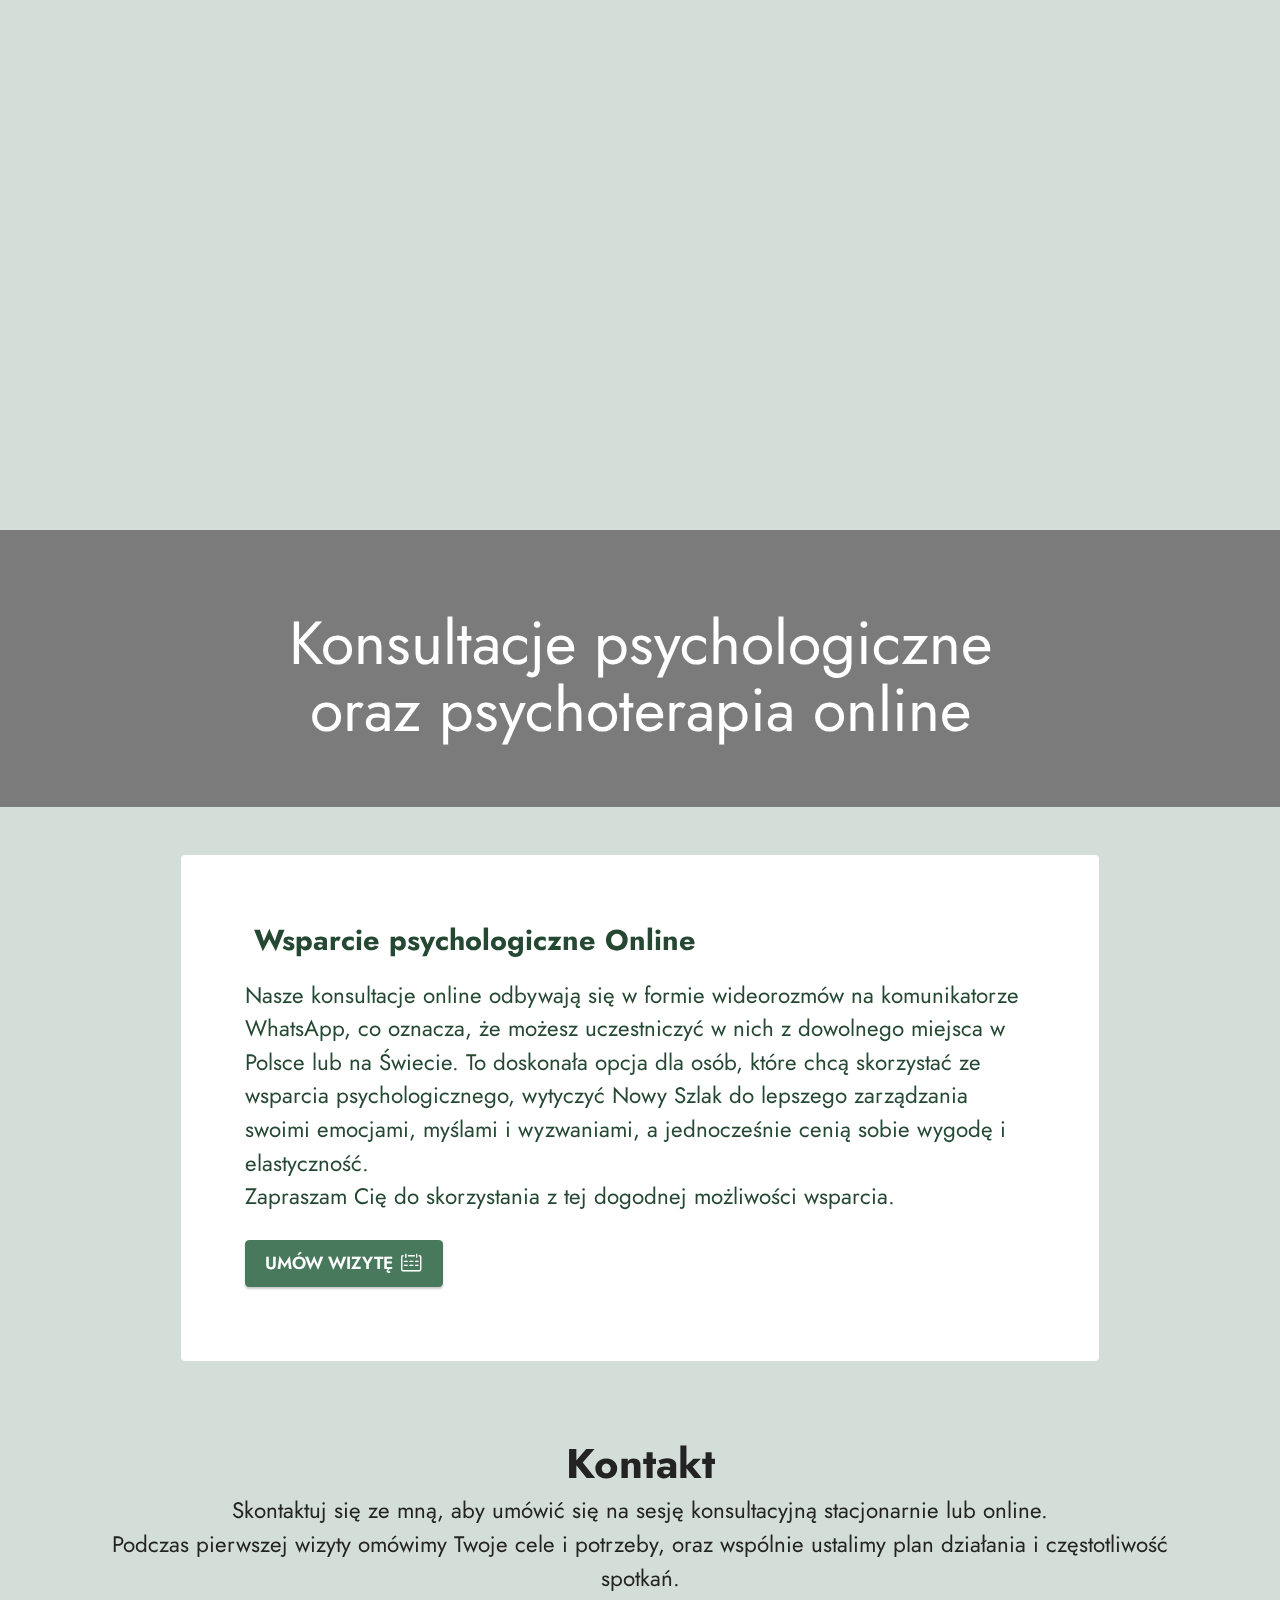
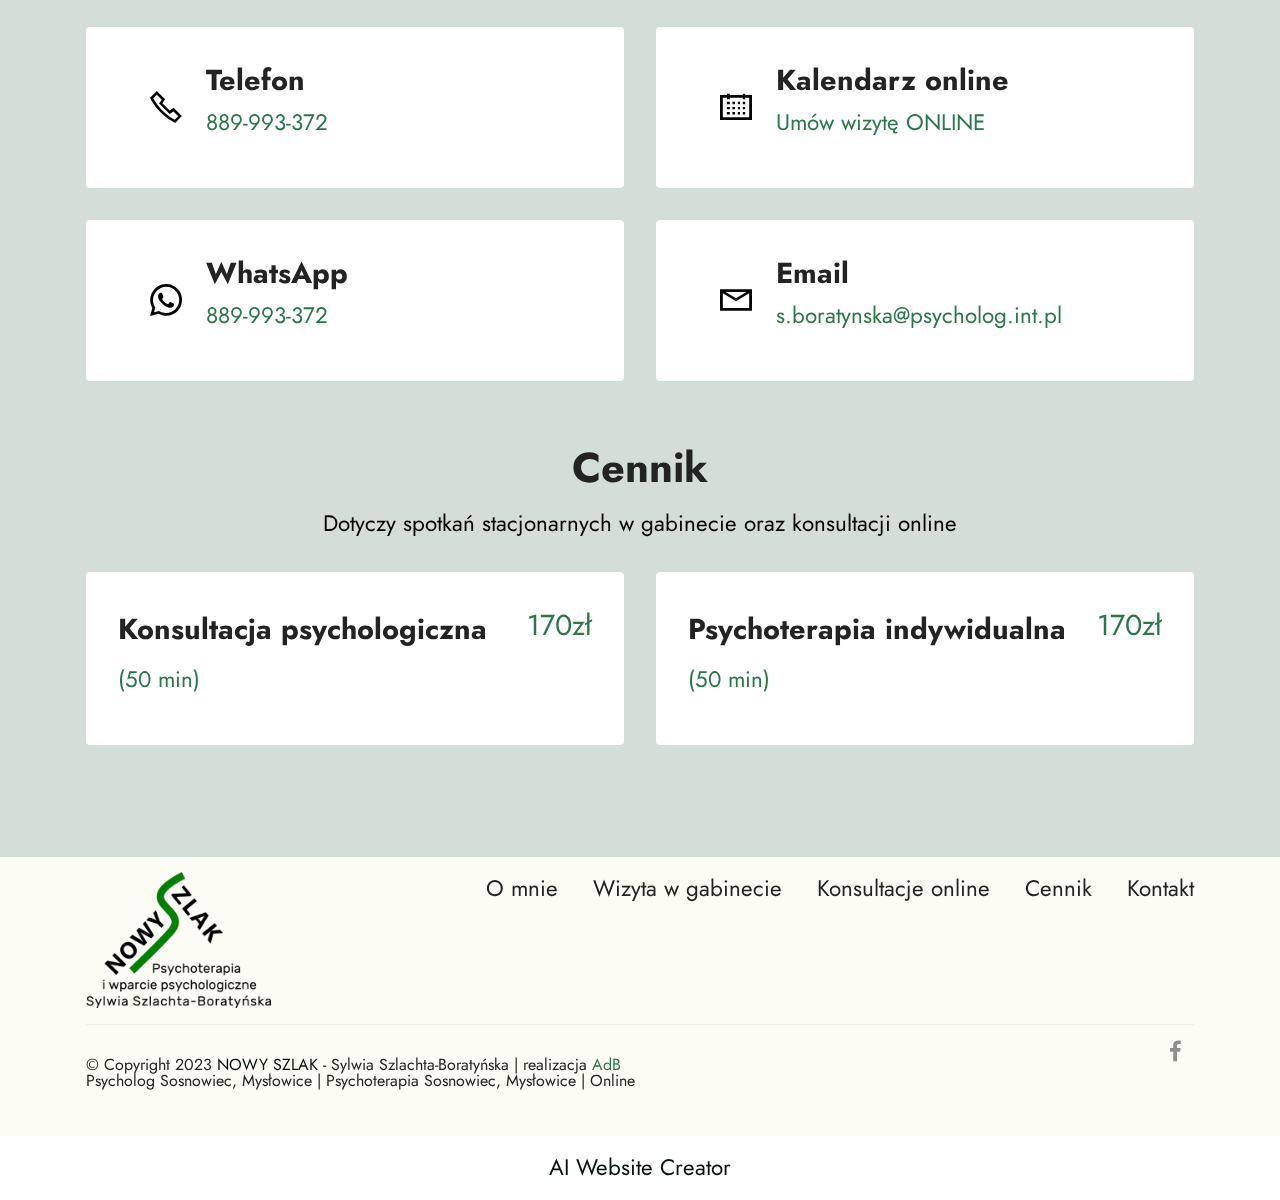
==== commit b26f8fb1: "Add files via upload" ====
--- a/index.html
+++ b/index.html
@@ -8,13 +8,13 @@
   <meta name="twitter:card" content="summary_large_image"/>
   <meta name="twitter:image:src" content="assets/images/index-meta.jpg">
   <meta property="og:image" content="assets/images/index-meta.jpg">
-  <meta name="twitter:title" content="Nowy Szlak - Psycholog, Psychoterapeuta, Sosnowiec, Online">
+  <meta name="twitter:title" content="Psycholog, Psychoterapia | Gabinet psychologiczny Nowy Szlak">
   <meta name="viewport" content="width=device-width, initial-scale=1, minimum-scale=1">
   <link rel="shortcut icon" href="assets/images/logo-107x93.png" type="image/x-icon">
-  <meta name="description" content="Sylwia Szlachta-Boratyńska - Psycholog, Psychoterapeuta - Pomoc i wparcie psychologiczne, Psychoterapia | Sosnowiec | Online">
-  
-  
-  <title>Nowy Szlak - Psycholog, Psychoterapeuta, Sosnowiec, Online</title>
+  <meta name="description" content="Sylwia Szlachta-Boratyńska - Psycholog, Psychoterapeuta - Pomoc i wparcie psychologiczne, Psychoterapia | Sosnowiec, Mysłowice  | Online">
+  
+  
+  <title>Psycholog, Psychoterapia | Gabinet psychologiczny Nowy Szlak</title>
   <link rel="stylesheet" href="assets/web/assets/mobirise-icons2/mobirise2.css">
   <link rel="stylesheet" href="assets/web/assets/mobirise-icons-bold/mobirise-icons-bold.css">
   <link rel="stylesheet" href="assets/bootstrap/css/bootstrap.min.css">
@@ -47,7 +47,7 @@
             <div class="navbar-brand">
                 <span class="navbar-logo">
                     <a href="https://nowyszlak-psycholog.sosnowiec.pl">
-                        <img src="assets/images/logo-107x93.webp" alt="Nowy Szlak - Psychoterapia i wsparcie psychologiczne Online oraz stacjonarnie na terenie Sosnowca" style="height: 4.6rem;">
+                        <img src="assets/images/logo-107x93.webp" alt="Nowy Szlak - Psychoterapia i wsparcie psychologiczne Online oraz stacjonarnie na terenie Mysłowic" style="height: 4.6rem;">
                     </a>
                 </span>
                 <span class="navbar-caption-wrap"><a class="navbar-caption text-black text-primary display-4" href="https://nowyszlak-psycholog.sosnowiec.pl">NOWY SZLAK</a></span>
@@ -88,8 +88,8 @@
         <div class="row">
             <div class="col-12 col-lg-10">
                 <h1 class="mbr-section-title mbr-fonts-style mb-3 display-1">Psychoterapia i wsparcie psychologiczne<br></h1>
-                <h2 class="mbr-section-subtitle mbr-fonts-style mb-3 display-2"><strong>NOWY SZLAK -&nbsp;</strong><strong>Psycholog, Psychoterapeuta Sosnowiec, Online</strong><strong><br></strong></h2>
-                <p class="mbr-text mbr-fonts-style display-5">Witam, prowadzę spotkania stacjonarnie na terenie Sosnowica<br> oraz Online<br>Serdecznie zapraszam<br><em>Sylwia Szlachta-Boratyńska</em></p>
+                <h2 class="mbr-section-subtitle mbr-fonts-style mb-3 display-2"><strong>NOWY SZLAK -&nbsp;</strong><strong>Psycholog, Psychoterapeuta Sosnowiec, Mysłowice, Online</strong><strong><br></strong></h2>
+                <p class="mbr-text mbr-fonts-style display-5">Witam, prowadzę spotkania stacjonarnie na terenie Mysłowic<br> oraz Online<br>Serdecznie zapraszam<br><em>Sylwia Szlachta-Boratyńska</em></p>
                 <div class="mbr-section-btn mt-3"><a class="btn btn-success display-4" href="index.html#contacts2-j"><span class="mobi-mbri mobi-mbri-calendar mbr-iconfont mbr-iconfont-btn"></span>UMÓW WIZYTĘ</a></div>
             </div>
         </div>
@@ -202,8 +202,8 @@
             <div class="card col-md-12 col-lg-10">
                 <div class="card-wrapper">
                     <div class="card-box align-left">
-                        <h4 class="card-title mbr-fonts-style mbr-white mb-3 display-5"><strong>Wsparcie psychologiczne, psychoterapia Sosnowiec</strong></h4>
-                        <p class="mbr-text mbr-fonts-style display-7">Jeżeli jesteś z miasta Sosnowiec, Katowice, Będzin, Czeladź, Dąbrowa Górnicza, Jaworzno lub innych z aglomeracji śląskiej i szukasz dobrego psychologa skontaktuj się ze mną, aby umówić się na sesję konsultacyjną w formie stacjonarnej i rozpocząć podróż Nowym Szlakiem do wnętrza siebie.<br>Serdecznie zapraszam Cię do mojego gabinetu gdzie w ciepłej atmosferze i spokoju znajdziesz przestrzeń dla siebie i swojego rozwoju.<br><br>Aktualnie przyjmuję w gabinecie:<br><a href="https://goo.gl/maps/kgkgunrwL4MMnDjf6" class="text-info" target="_blank">Przestrzeń Rozwoju Pawia 4/67 (piętro 8), Sosnowiec</a><br></p>
+                        <h4 class="card-title mbr-fonts-style mbr-white mb-3 display-5"><strong>Wsparcie psychologiczne, psychoterapia Mysłowice, Sosnowiec</strong></h4>
+                        <p class="mbr-text mbr-fonts-style display-7">Jeżeli jesteś z miasta Sosnowiec, Mysłowice, Katowice, Jaworzno lub innych z aglomeracji śląskiej i szukasz dobrego psychologa skontaktuj się ze mną, aby umówić się na sesję konsultacyjną w formie stacjonarnej i rozpocząć podróż Nowym Szlakiem do wnętrza siebie.<br>Serdecznie zapraszam Cię do mojego gabinetu gdzie w ciepłej atmosferze i spokoju znajdziesz przestrzeń dla siebie i swojego rozwoju.<br><br>Aktualnie przyjmuję w gabinecie:<br><a href="https://maps.app.goo.gl/qqiP1JaPsi3SG55u8" class="text-info text-primary" target="_blank">Gabinet Psychoterapii i Wsparcia Psychologicznego, ul. Mikołowska 4A, 41-400 Mysłowice, (piętro 1, pokój 137)</a><br></p>
                         <div class="mbr-section-btn mt-3"><a class="btn btn-success display-4" href="index.html#contacts2-j"><span class="mbrib-calendar mbr-iconfont mbr-iconfont-btn"></span>UMÓW WIZYTĘ</a></div>
                     </div>
                 </div>
@@ -219,7 +219,7 @@
     
     <div>
         
-        <div class="google-map"><iframe frameborder="0" style="border:0" src="https://www.google.com/maps/embed?pb=!1m18!1m12!1m3!1d2549.4824026068814!2d19.1089925!3d50.2829224!2m3!1f0!2f0!3f0!3m2!1i1024!2i768!4f13.1!3m3!1m2!1s0x4716d1d992b1b4c5%3A0xc0c8e43706aa2eee!2sPrzestrze%C5%84%20Rozwoju!5e0!3m2!1spl!2spl!4v1691438524384!5m2!1spl!2spl" allowfullscreen=""></iframe></div>
+        <div class="google-map"><iframe frameborder="0" style="border:0" src="https://www.google.com/maps/embed?pb=!1m18!1m12!1m3!1d2551.774263326924!2d19.134676076537158!3d50.24012197155284!2m3!1f0!2f0!3f0!3m2!1i1024!2i768!4f13.1!3m3!1m2!1s0x4716c52bfe310bb5%3A0x758ada91bf353638!2sGabinet%20Psychoterapii%20i%20Wsparcia%20Psychologicznego!5e0!3m2!1spl!2spl!4v1713196551308!5m2!1spl!2spl" allowfullscreen=""></iframe></div>
     </div>
 </section>
 
@@ -391,7 +391,7 @@
             <div class="col-md-2 col-6">
                 <div class="media-wrap">
                     <a href="https://nowyszlak-psycholog.sosnowiec.pl">
-                        <img src="assets/images/logo-nowy-szlak-napis-222x163.webp" alt="Nowy Szlak Psychoterapia, Psycholog Sosnowiec, Śląsk">
+                        <img src="assets/images/logo-nowy-szlak-napis-222x163.webp" alt="Nowy Szlak Psychoterapia, Psycholog Sosnowiec, Mysłowice, Śląsk">
                     </a>
                 </div>
             </div>
@@ -410,7 +410,7 @@
             <div class="media-container-row">
                 <div class="col-md-6 copyright">
                     <p class="mbr-text mbr-fonts-style display-4"></p><p>
-                        © Copyright 2023 <a href="https://nowyszlak-psycholog.sosnowiec.pl" class="text-primary">NOWY SZLAK</a> - Sylwia Szlachta-Boratyńska | realizacja <a href="mailto:zaba86@tlen.pl" class="text-info">AdB</a><br>Psycholog Sosnowiec | Psychoterapia Sosnowiec | Online<a href="mailto:zaba86@tlen.pl" class="text-info"><br></a><br></p><p></p>
+                        © Copyright 2023 <a href="https://nowyszlak-psycholog.sosnowiec.pl" class="text-primary">NOWY SZLAK</a> - Sylwia Szlachta-Boratyńska | realizacja <a href="mailto:zaba86@tlen.pl" class="text-info">AdB</a><br>Psycholog Sosnowiec, Mysłowice | Psychoterapia Sosnowiec, Mysłowice | Online<a href="mailto:zaba86@tlen.pl" class="text-info"><br></a><br></p><p></p>
                 </div>
                 <div class="col-md-6">
                     <div class="social-list align-right">
@@ -432,7 +432,7 @@
         </div>
 
     </div>
-</section><section class="display-7" style="padding: 0;align-items: center;justify-content: center;flex-wrap: wrap;    align-content: center;display: flex;position: relative;height: 4rem;"><a href="https://mobiri.se/2252214" style="flex: 1 1;height: 4rem;position: absolute;width: 100%;z-index: 1;"><img alt="" style="height: 4rem;" src="[data-uri]"></a><p style="margin: 0;text-align: center;" class="display-7">&#8204;</p><a style="z-index:1" href="https://mobirise.com/drag-drop-website-builder.html">Drag and Drop Website Builder</a></section><script src="assets/bootstrap/js/bootstrap.bundle.min.js"></script>  <script src="assets/parallax/jarallax.js"></script>  <script src="assets/web/assets/cookies-alert-plugin/cookies-alert-core.js"></script>  <script src="assets/web/assets/cookies-alert-plugin/cookies-alert-script.js"></script>  <script src="assets/smoothscroll/smooth-scroll.js"></script>  <script src="assets/ytplayer/index.js"></script>  <script src="assets/dropdown/js/navbar-dropdown.js"></script>  <script src="assets/mbr-tabs/mbr-tabs.js"></script>  <script src="assets/theme/js/script.js"></script>  
+</section><section class="display-7" style="padding: 0;align-items: center;justify-content: center;flex-wrap: wrap;    align-content: center;display: flex;position: relative;height: 4rem;"><a href="https://mobiri.se/2252214" style="flex: 1 1;height: 4rem;position: absolute;width: 100%;z-index: 1;"><img alt="" style="height: 4rem;" src="[data-uri]"></a><p style="margin: 0;text-align: center;" class="display-7">&#8204;</p><a style="z-index:1" href="https://mobirise.com/builder/ai-website-creator.html">AI Website Creator</a></section><script src="assets/bootstrap/js/bootstrap.bundle.min.js"></script>  <script src="assets/parallax/jarallax.js"></script>  <script src="assets/web/assets/cookies-alert-plugin/cookies-alert-core.js"></script>  <script src="assets/web/assets/cookies-alert-plugin/cookies-alert-script.js"></script>  <script src="assets/smoothscroll/smooth-scroll.js"></script>  <script src="assets/ytplayer/index.js"></script>  <script src="assets/dropdown/js/navbar-dropdown.js"></script>  <script src="assets/mbr-tabs/mbr-tabs.js"></script>  <script src="assets/theme/js/script.js"></script>  
   
   
 <input name="cookieData" type="hidden" data-cookie-cookiesAlertType='false' data-cookie-customDialogSelector='null' data-cookie-colorText='#232323' data-cookie-colorBg='rgb(252, 252, 245)' data-cookie-opacityOverlay='0' data-cookie-bgOpacity='100' data-cookie-textButton='Zgadzam się' data-cookie-rejectText='REJECT' data-cookie-colorButton='#49795c' data-cookie-rejectColor='#ffffff' data-cookie-colorLink='#424a4d' data-cookie-underlineLink='true' data-cookie-text="Witaj, ta strona korzysta z ciasteczek. Dalsze korzystanie ze strony oznacza, że się zgadzasz na ich użycie.">
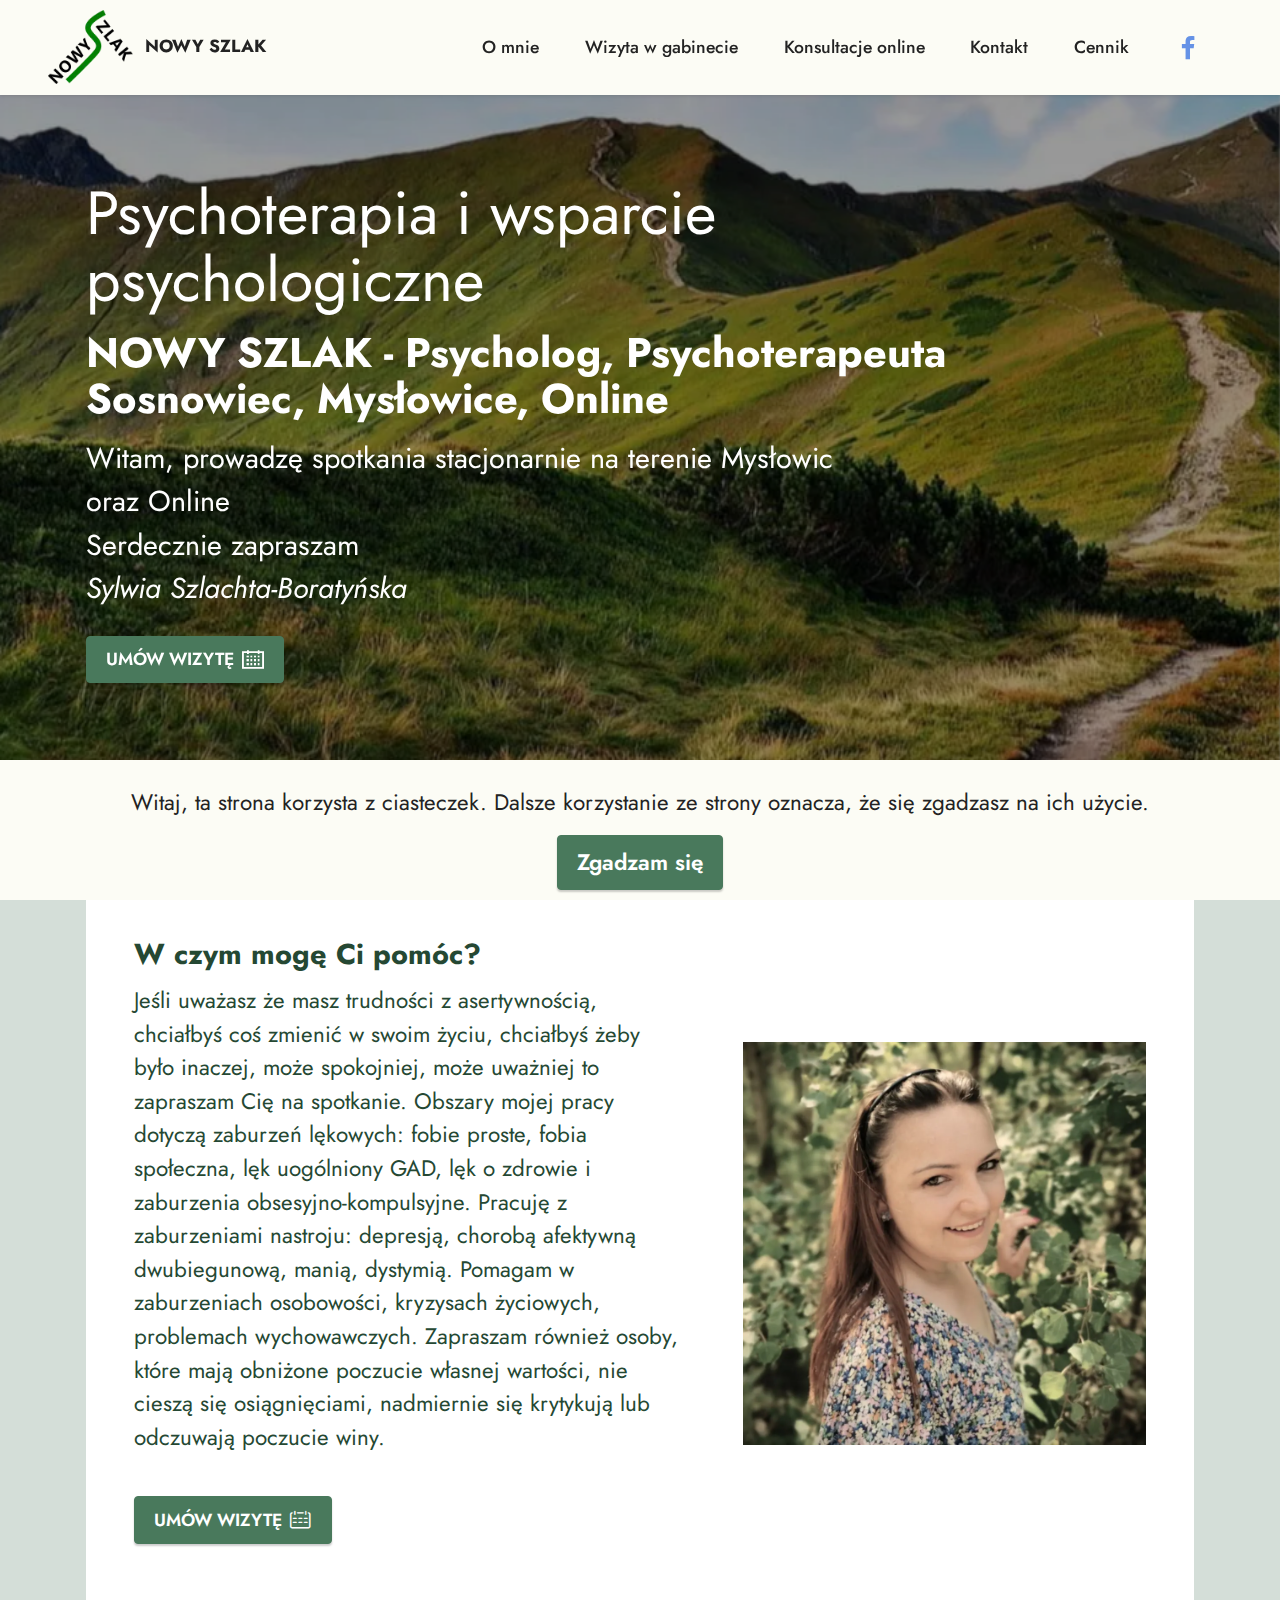
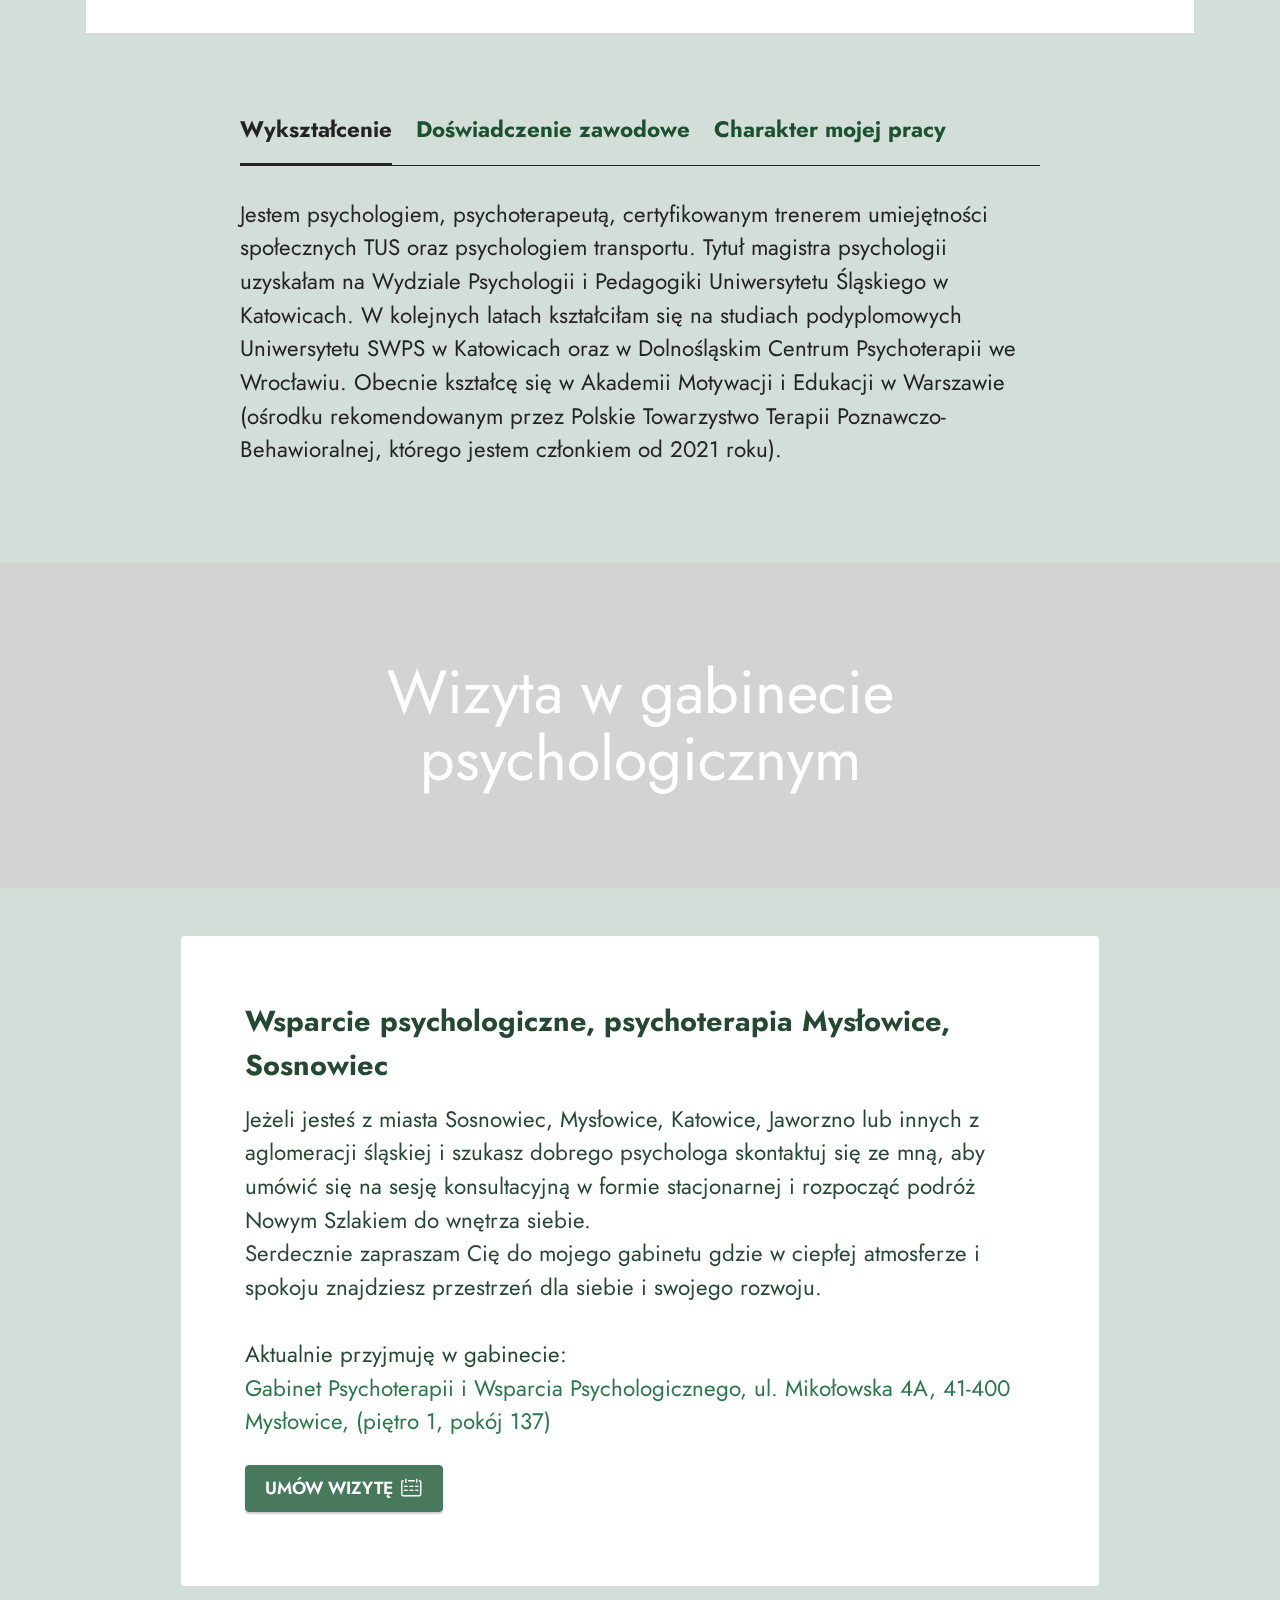
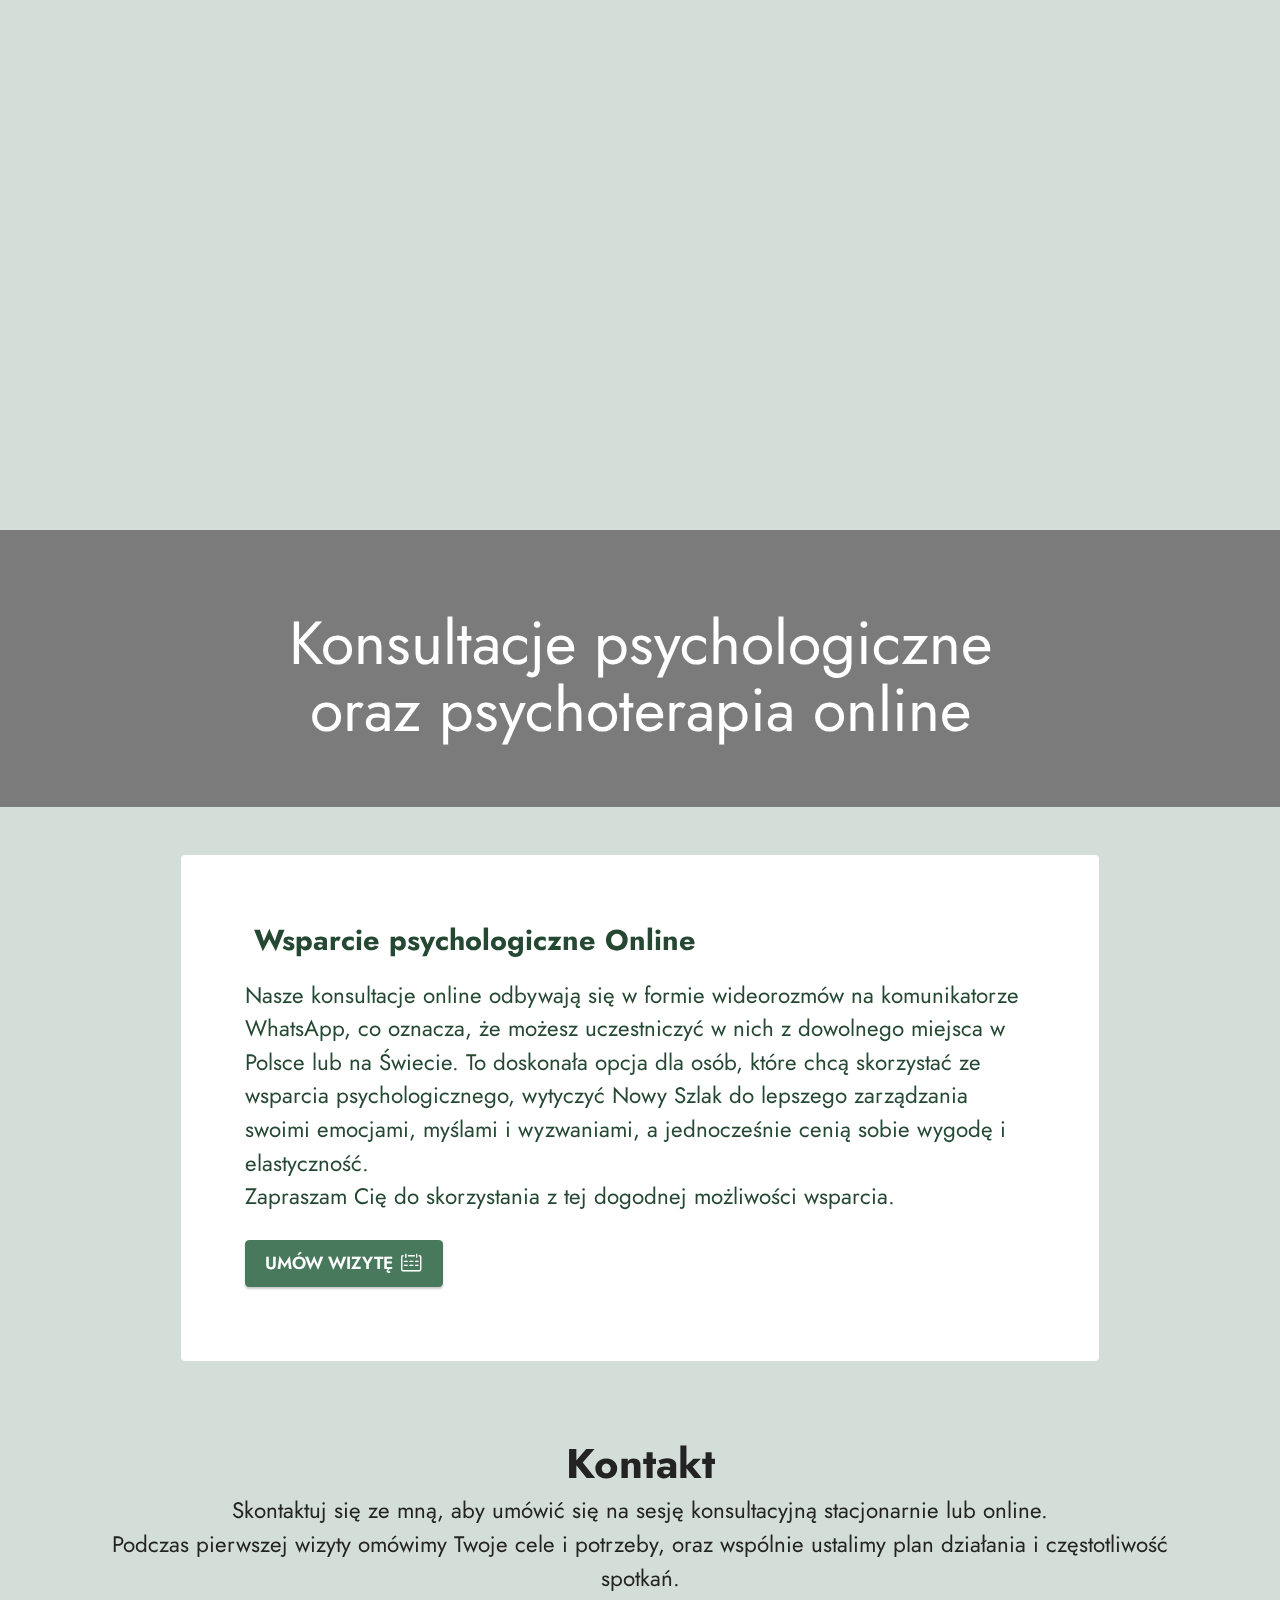
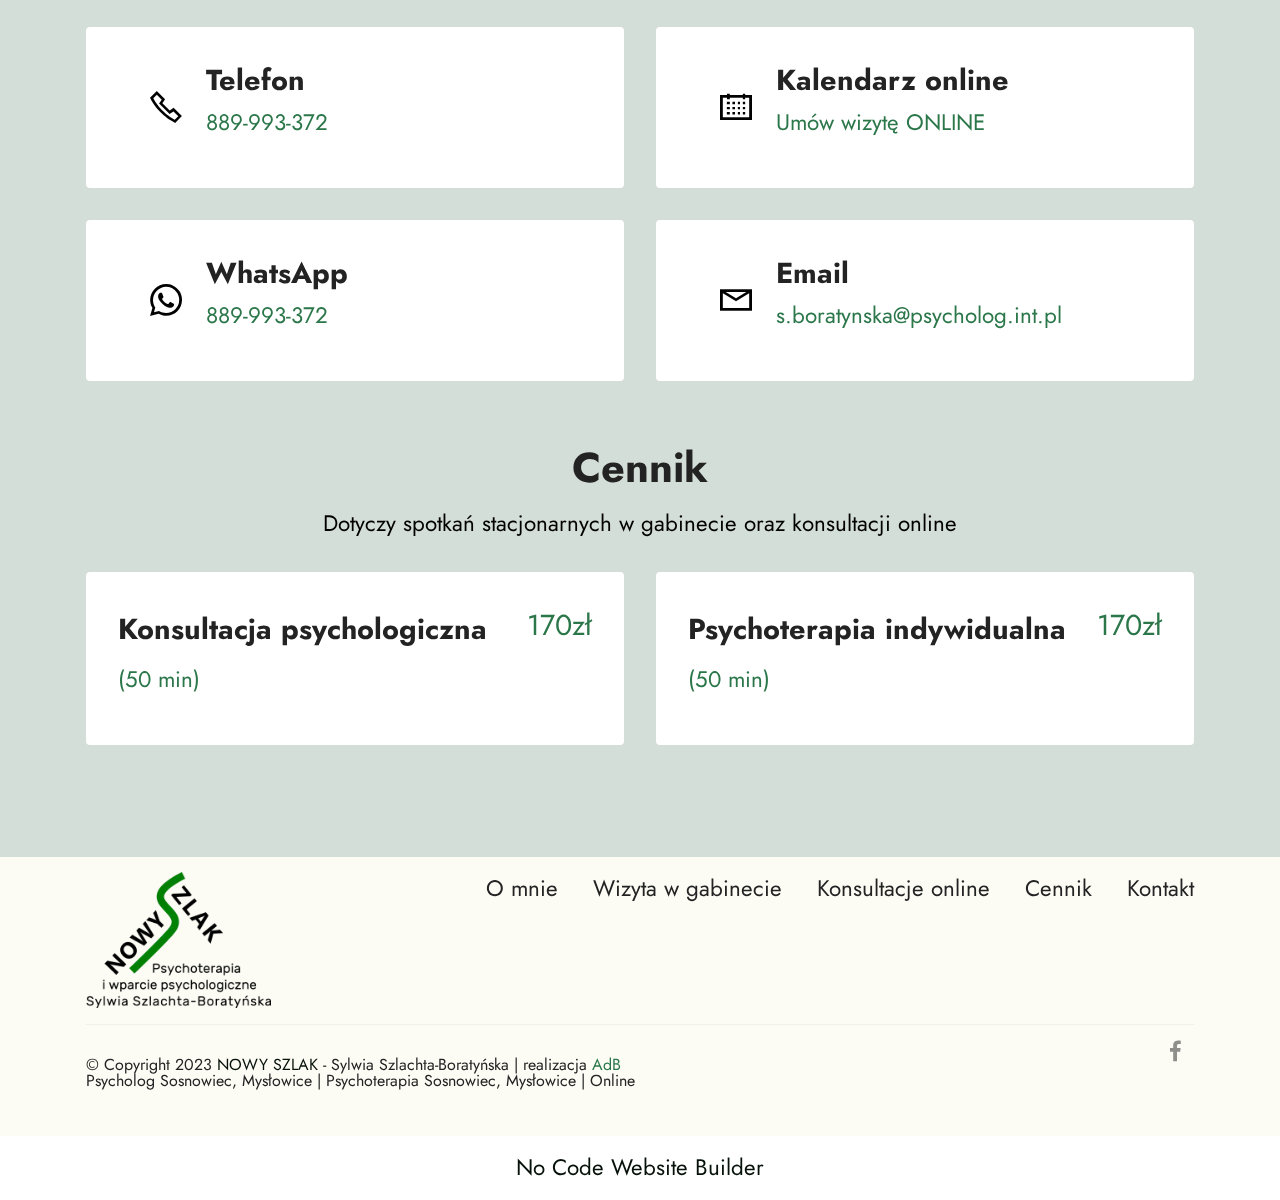
==== commit 07514d04: "Add files via upload" ====
--- a/index.html
+++ b/index.html
@@ -396,7 +396,7 @@
                 </div>
             </div>
             <div class="col-10 col-6">
-                <p class="mbr-text align-right links mbr-fonts-style display-7"><a href="https://nowyszlak-psycholog.sosnowiec.pl/o-mnie.html" class="text-black text-primary">O mnie</a>&nbsp; &nbsp; &nbsp;<a href="https://nowyszlak-psycholog.sosnowiec.pl/gabinet-sosnowiec.html" class="text-black text-primary">Wizyta w gabinecie</a>&nbsp; &nbsp; &nbsp;<a href="https://nowyszlak-psycholog.sosnowiec.pl/online.html" class="text-black text-primary">Konsultacje online</a>&nbsp; &nbsp; &nbsp;<a href="https://nowyszlak-psycholog.sosnowiec.pl/cennik.html" class="text-black text-primary">Cennik</a>&nbsp; &nbsp; &nbsp;<a href="https://nowyszlak-psycholog.sosnowiec.pl/kontakt.html" class="text-black text-primary">Kontakt</a></p>
+                <p class="mbr-text align-right links mbr-fonts-style display-7"><a href="https://nowyszlak-psycholog.sosnowiec.pl/o-mnie.html" class="text-black text-primary">O mnie</a>&nbsp; &nbsp; &nbsp;<a href="https://nowyszlak-psycholog.sosnowiec.pl/gabinet-sosnowiec.html" class="text-black text-primary">Wizyta w gabinecie</a>&nbsp; &nbsp; &nbsp;<a href="https://nowyszlak-psycholog.sosnowiec.pl/konsultacje-online.html" class="text-black text-primary">Konsultacje online</a>&nbsp; &nbsp; &nbsp;<a href="https://nowyszlak-psycholog.sosnowiec.pl/cennik.html" class="text-black text-primary">Cennik</a>&nbsp; &nbsp; &nbsp;<a href="https://nowyszlak-psycholog.sosnowiec.pl/kontakt.html" class="text-black text-primary">Kontakt</a></p>
             </div>
         </div>
         <!-- <div class="media-container-row">
@@ -432,7 +432,7 @@
         </div>
 
     </div>
-</section><section class="display-7" style="padding: 0;align-items: center;justify-content: center;flex-wrap: wrap;    align-content: center;display: flex;position: relative;height: 4rem;"><a href="https://mobiri.se/2252214" style="flex: 1 1;height: 4rem;position: absolute;width: 100%;z-index: 1;"><img alt="" style="height: 4rem;" src="[data-uri]"></a><p style="margin: 0;text-align: center;" class="display-7">&#8204;</p><a style="z-index:1" href="https://mobirise.com/builder/ai-website-creator.html">AI Website Creator</a></section><script src="assets/bootstrap/js/bootstrap.bundle.min.js"></script>  <script src="assets/parallax/jarallax.js"></script>  <script src="assets/web/assets/cookies-alert-plugin/cookies-alert-core.js"></script>  <script src="assets/web/assets/cookies-alert-plugin/cookies-alert-script.js"></script>  <script src="assets/smoothscroll/smooth-scroll.js"></script>  <script src="assets/ytplayer/index.js"></script>  <script src="assets/dropdown/js/navbar-dropdown.js"></script>  <script src="assets/mbr-tabs/mbr-tabs.js"></script>  <script src="assets/theme/js/script.js"></script>  
+</section><section class="display-7" style="padding: 0;align-items: center;justify-content: center;flex-wrap: wrap;    align-content: center;display: flex;position: relative;height: 4rem;"><a href="https://mobiri.se/2252214" style="flex: 1 1;height: 4rem;position: absolute;width: 100%;z-index: 1;"><img alt="" style="height: 4rem;" src="[data-uri]"></a><p style="margin: 0;text-align: center;" class="display-7">&#8204;</p><a style="z-index:1" href="https://mobirise.com/builder/no-code-website-builder.html">No Code Website Builder</a></section><script src="assets/bootstrap/js/bootstrap.bundle.min.js"></script>  <script src="assets/parallax/jarallax.js"></script>  <script src="assets/web/assets/cookies-alert-plugin/cookies-alert-core.js"></script>  <script src="assets/web/assets/cookies-alert-plugin/cookies-alert-script.js"></script>  <script src="assets/smoothscroll/smooth-scroll.js"></script>  <script src="assets/ytplayer/index.js"></script>  <script src="assets/dropdown/js/navbar-dropdown.js"></script>  <script src="assets/mbr-tabs/mbr-tabs.js"></script>  <script src="assets/theme/js/script.js"></script>  
   
   
 <input name="cookieData" type="hidden" data-cookie-cookiesAlertType='false' data-cookie-customDialogSelector='null' data-cookie-colorText='#232323' data-cookie-colorBg='rgb(252, 252, 245)' data-cookie-opacityOverlay='0' data-cookie-bgOpacity='100' data-cookie-textButton='Zgadzam się' data-cookie-rejectText='REJECT' data-cookie-colorButton='#49795c' data-cookie-rejectColor='#ffffff' data-cookie-colorLink='#424a4d' data-cookie-underlineLink='true' data-cookie-text="Witaj, ta strona korzysta z ciasteczek. Dalsze korzystanie ze strony oznacza, że się zgadzasz na ich użycie.">
--- a/assets/mobirise/css/mbr-additional.css
+++ b/assets/mobirise/css/mbr-additional.css
@@ -2639,6 +2639,990 @@
     justify-content: center;
   }
 }
+.cid-u1mumUKKxM {
+  z-index: 1000;
+  width: 100%;
+  position: relative;
+  min-height: 60px;
+}
+.cid-u1mumUKKxM nav.navbar {
+  position: fixed;
+}
+.cid-u1mumUKKxM .dropdown-item:before {
+  font-family: Moririse2 !important;
+  content: "\e966";
+  display: inline-block;
+  width: 0;
+  position: absolute;
+  left: 1rem;
+  top: 0.5rem;
+  margin-right: 0.5rem;
+  line-height: 1;
+  font-size: inherit;
+  vertical-align: middle;
+  text-align: center;
+  overflow: hidden;
+  transform: scale(0, 1);
+  transition: all 0.25s ease-in-out;
+}
+.cid-u1mumUKKxM .dropdown-menu {
+  padding: 0;
+  border-radius: 4px;
+  box-shadow: 0 1px 3px 0 rgba(0, 0, 0, 0.1);
+}
+.cid-u1mumUKKxM .dropdown-item {
+  border-bottom: 1px solid #e6e6e6;
+}
+.cid-u1mumUKKxM .dropdown-item:hover,
+.cid-u1mumUKKxM .dropdown-item:focus {
+  background: #06110a !important;
+  color: white !important;
+}
+.cid-u1mumUKKxM .dropdown-item:hover span {
+  color: white;
+}
+.cid-u1mumUKKxM .dropdown-item:first-child {
+  border-top-left-radius: 4px;
+  border-top-right-radius: 4px;
+}
+.cid-u1mumUKKxM .dropdown-item:last-child {
+  border-bottom: none;
+  border-bottom-left-radius: 4px;
+  border-bottom-right-radius: 4px;
+}
+.cid-u1mumUKKxM .nav-dropdown .link {
+  padding: 0 0.3em !important;
+  margin: 0.667em 1em !important;
+}
+.cid-u1mumUKKxM .nav-dropdown .link.dropdown-toggle::after {
+  margin-left: 0.5rem;
+  margin-top: 0.2rem;
+}
+.cid-u1mumUKKxM .nav-link {
+  position: relative;
+}
+.cid-u1mumUKKxM .container {
+  display: flex;
+  margin: auto;
+  flex-wrap: nowrap;
+}
+@media (max-width: 991px) {
+  .cid-u1mumUKKxM .container {
+    flex-wrap: wrap;
+  }
+}
+.cid-u1mumUKKxM .container-fluid {
+  flex-wrap: nowrap;
+}
+@media (max-width: 991px) {
+  .cid-u1mumUKKxM .container-fluid {
+    flex-wrap: wrap;
+  }
+}
+.cid-u1mumUKKxM .iconfont-wrapper {
+  color: #000000 !important;
+  font-size: 1.5rem;
+  padding-right: 0.5rem;
+}
+.cid-u1mumUKKxM .dropdown-menu,
+.cid-u1mumUKKxM .navbar.opened {
+  background: #fcfcf5 !important;
+}
+.cid-u1mumUKKxM .nav-item:focus,
+.cid-u1mumUKKxM .nav-link:focus {
+  outline: none;
+}
+.cid-u1mumUKKxM .dropdown .dropdown-menu .dropdown-item {
+  width: auto;
+  transition: all 0.25s ease-in-out;
+}
+.cid-u1mumUKKxM .dropdown .dropdown-menu .dropdown-item::after {
+  right: 0.5rem;
+}
+.cid-u1mumUKKxM .dropdown .dropdown-menu .dropdown-item .mbr-iconfont {
+  margin-right: 0.5rem;
+  vertical-align: sub;
+}
+.cid-u1mumUKKxM .dropdown .dropdown-menu .dropdown-item .mbr-iconfont:before {
+  display: inline-block;
+  transform: scale(1, 1);
+  transition: all 0.25s ease-in-out;
+}
+.cid-u1mumUKKxM .collapsed .dropdown-menu .dropdown-item:before {
+  display: none;
+}
+.cid-u1mumUKKxM .collapsed .dropdown .dropdown-menu .dropdown-item {
+  padding: 0.235em 1.5em 0.235em 1.5em !important;
+  transition: none;
+  margin: 0 !important;
+}
+.cid-u1mumUKKxM .navbar {
+  min-height: 70px;
+  transition: all 0.3s;
+  border-bottom: 1px solid transparent;
+  box-shadow: 0 1px 3px 0 rgba(0, 0, 0, 0.1);
+  background: #fcfcf5;
+}
+.cid-u1mumUKKxM .navbar.opened {
+  transition: all 0.3s;
+}
+.cid-u1mumUKKxM .navbar .dropdown-item {
+  padding: 0.5rem 1.8rem;
+}
+.cid-u1mumUKKxM .navbar .navbar-logo img {
+  width: auto;
+}
+.cid-u1mumUKKxM .navbar .navbar-collapse {
+  justify-content: flex-end;
+  z-index: 1;
+}
+.cid-u1mumUKKxM .navbar.collapsed {
+  justify-content: center;
+}
+.cid-u1mumUKKxM .navbar.collapsed .nav-item .nav-link::before {
+  display: none;
+}
+.cid-u1mumUKKxM .navbar.collapsed.opened .dropdown-menu {
+  top: 0;
+}
+@media (min-width: 992px) {
+  .cid-u1mumUKKxM .navbar.collapsed.opened:not(.navbar-short) .navbar-collapse {
+    max-height: calc(98.5vh - 4.6rem);
+  }
+}
+.cid-u1mumUKKxM .navbar.collapsed .dropdown-menu .dropdown-submenu {
+  left: 0 !important;
+}
+.cid-u1mumUKKxM .navbar.collapsed .dropdown-menu .dropdown-item:after {
+  right: auto;
+}
+.cid-u1mumUKKxM .navbar.collapsed .dropdown-menu .dropdown-toggle[data-toggle="dropdown-submenu"]:after {
+  margin-left: 0.5rem;
+  margin-top: 0.2rem;
+  border-top: 0.35em solid;
+  border-right: 0.35em solid transparent;
+  border-left: 0.35em solid transparent;
+  border-bottom: 0;
+  top: 41%;
+}
+.cid-u1mumUKKxM .navbar.collapsed ul.navbar-nav li {
+  margin: auto;
+}
+.cid-u1mumUKKxM .navbar.collapsed .dropdown-menu .dropdown-item {
+  padding: 0.25rem 1.5rem;
+  text-align: center;
+}
+.cid-u1mumUKKxM .navbar.collapsed .icons-menu {
+  padding-left: 0;
+  padding-right: 0;
+  padding-top: 0.5rem;
+  padding-bottom: 0.5rem;
+}
+@media (max-width: 991px) {
+  .cid-u1mumUKKxM .navbar .nav-item .nav-link::before {
+    display: none;
+  }
+  .cid-u1mumUKKxM .navbar.opened .dropdown-menu {
+    top: 0;
+  }
+  .cid-u1mumUKKxM .navbar .dropdown-menu .dropdown-submenu {
+    left: 0 !important;
+  }
+  .cid-u1mumUKKxM .navbar .dropdown-menu .dropdown-item:after {
+    right: auto;
+  }
+  .cid-u1mumUKKxM .navbar .dropdown-menu .dropdown-toggle[data-toggle="dropdown-submenu"]:after {
+    margin-left: 0.5rem;
+    margin-top: 0.2rem;
+    border-top: 0.35em solid;
+    border-right: 0.35em solid transparent;
+    border-left: 0.35em solid transparent;
+    border-bottom: 0;
+    top: 40%;
+  }
+  .cid-u1mumUKKxM .navbar .navbar-logo img {
+    height: 3rem !important;
+  }
+  .cid-u1mumUKKxM .navbar ul.navbar-nav li {
+    margin: auto;
+  }
+  .cid-u1mumUKKxM .navbar .dropdown-menu .dropdown-item {
+    padding: 0.25rem 1.5rem !important;
+    text-align: center;
+  }
+  .cid-u1mumUKKxM .navbar .navbar-brand {
+    flex-shrink: initial;
+    flex-basis: auto;
+    word-break: break-word;
+    padding-right: 2rem;
+  }
+  .cid-u1mumUKKxM .navbar .navbar-toggler {
+    flex-basis: auto;
+  }
+  .cid-u1mumUKKxM .navbar .icons-menu {
+    padding-left: 0;
+    padding-top: 0.5rem;
+    padding-bottom: 0.5rem;
+  }
+}
+@media (max-width: 991px) and (max-width: 767px) {
+  .cid-u1mumUKKxM .navbar .navbar-brand {
+    width: calc(100% - 31px);
+  }
+}
+.cid-u1mumUKKxM .navbar.navbar-short {
+  min-height: 60px;
+}
+.cid-u1mumUKKxM .navbar.navbar-short .navbar-logo img {
+  height: 2.5rem !important;
+}
+.cid-u1mumUKKxM .navbar.navbar-short .navbar-brand {
+  min-height: 60px;
+  padding: 0;
+}
+.cid-u1mumUKKxM .navbar-brand {
+  min-height: 70px;
+  flex-shrink: 0;
+  align-items: center;
+  margin-right: 0;
+  padding: 10px 0;
+  transition: all 0.3s;
+  word-break: break-word;
+  z-index: 1;
+}
+.cid-u1mumUKKxM .navbar-brand .navbar-caption {
+  line-height: inherit !important;
+}
+.cid-u1mumUKKxM .navbar-brand .navbar-logo a {
+  outline: none;
+}
+.cid-u1mumUKKxM .dropdown-item.active,
+.cid-u1mumUKKxM .dropdown-item:active {
+  background-color: transparent;
+}
+.cid-u1mumUKKxM .navbar-expand-lg .navbar-nav .nav-link {
+  padding: 0;
+}
+.cid-u1mumUKKxM .nav-dropdown .link.dropdown-toggle {
+  margin-right: 1.667em;
+}
+.cid-u1mumUKKxM .nav-dropdown .link.dropdown-toggle[aria-expanded="true"] {
+  margin-right: 0;
+  padding: 0.667em 1.667em;
+}
+.cid-u1mumUKKxM .navbar.navbar-expand-lg .dropdown .dropdown-menu {
+  background: #fcfcf5;
+}
+.cid-u1mumUKKxM .navbar.navbar-expand-lg .dropdown .dropdown-menu .dropdown-submenu {
+  margin: 0;
+  left: 100%;
+}
+.cid-u1mumUKKxM .navbar .dropdown.open > .dropdown-menu {
+  display: block;
+}
+.cid-u1mumUKKxM ul.navbar-nav {
+  flex-wrap: wrap;
+}
+.cid-u1mumUKKxM .navbar-buttons {
+  text-align: center;
+  min-width: 170px;
+}
+.cid-u1mumUKKxM button.navbar-toggler {
+  outline: none;
+  width: 31px;
+  height: 20px;
+  cursor: pointer;
+  transition: all 0.2s;
+  position: relative;
+  align-self: center;
+}
+.cid-u1mumUKKxM button.navbar-toggler .hamburger span {
+  position: absolute;
+  right: 0;
+  width: 30px;
+  height: 2px;
+  border-right: 5px;
+  background-color: #000000;
+}
+.cid-u1mumUKKxM button.navbar-toggler .hamburger span:nth-child(1) {
+  top: 0;
+  transition: all 0.2s;
+}
+.cid-u1mumUKKxM button.navbar-toggler .hamburger span:nth-child(2) {
+  top: 8px;
+  transition: all 0.15s;
+}
+.cid-u1mumUKKxM button.navbar-toggler .hamburger span:nth-child(3) {
+  top: 8px;
+  transition: all 0.15s;
+}
+.cid-u1mumUKKxM button.navbar-toggler .hamburger span:nth-child(4) {
+  top: 16px;
+  transition: all 0.2s;
+}
+.cid-u1mumUKKxM nav.opened .hamburger span:nth-child(1) {
+  top: 8px;
+  width: 0;
+  opacity: 0;
+  right: 50%;
+  transition: all 0.2s;
+}
+.cid-u1mumUKKxM nav.opened .hamburger span:nth-child(2) {
+  transform: rotate(45deg);
+  transition: all 0.25s;
+}
+.cid-u1mumUKKxM nav.opened .hamburger span:nth-child(3) {
+  transform: rotate(-45deg);
+  transition: all 0.25s;
+}
+.cid-u1mumUKKxM nav.opened .hamburger span:nth-child(4) {
+  top: 8px;
+  width: 0;
+  opacity: 0;
+  right: 50%;
+  transition: all 0.2s;
+}
+.cid-u1mumUKKxM .navbar-dropdown {
+  padding: 0 1rem;
+  position: fixed;
+}
+.cid-u1mumUKKxM a.nav-link {
+  display: flex;
+  align-items: center;
+  justify-content: center;
+}
+.cid-u1mumUKKxM .icons-menu {
+  flex-wrap: nowrap;
+  display: flex;
+  justify-content: center;
+  padding-left: 1rem;
+  padding-right: 1rem;
+  padding-top: 0.3rem;
+  text-align: center;
+}
+@media screen and (-ms-high-contrast: active), (-ms-high-contrast: none) {
+  .cid-u1mumUKKxM .navbar {
+    height: 70px;
+  }
+  .cid-u1mumUKKxM .navbar.opened {
+    height: auto;
+  }
+  .cid-u1mumUKKxM .nav-item .nav-link:hover::before {
+    width: 175%;
+    max-width: calc(100% + 2rem);
+    left: -1rem;
+  }
+}
+.cid-u1mumXTdb5 {
+  padding-top: 5rem;
+  padding-bottom: 1rem;
+  background-color: #d4ded8;
+}
+.cid-u1mumXTdb5 .mbr-fallback-image.disabled {
+  display: none;
+}
+.cid-u1mumXTdb5 .mbr-fallback-image {
+  display: block;
+  background-size: cover;
+  background-position: center center;
+  width: 100%;
+  height: 100%;
+  position: absolute;
+  top: 0;
+}
+.cid-u1mumXTdb5 .image-wrapper {
+  display: flex;
+  align-items: center;
+}
+.cid-u1mumXTdb5 .card-wrapper {
+  margin-bottom: 2rem;
+  display: flex;
+  border-radius: 4px;
+  background: #ffffff;
+}
+@media (max-width: 991px) {
+  .cid-u1mumXTdb5 .card-wrapper {
+    padding: 1rem 2rem;
+  }
+}
+@media (min-width: 992px) {
+  .cid-u1mumXTdb5 .card-wrapper {
+    padding: 2rem 4rem;
+  }
+}
+.cid-u1mumXTdb5 .mbr-iconfont {
+  font-size: 2rem;
+  padding-right: 1.5rem;
+  color: #06110a;
+}
+.cid-u1mumXTdb5 .mbr-section-subtitle DIV {
+  text-align: center;
+}
+.cid-u1mumXTdb5 .mbr-section-subtitle {
+  text-align: center;
+}
+.cid-u1mumXTdb5 .card-title {
+  color: #232323;
+}
+.cid-u1mxdahwW5 {
+  padding-top: 15px;
+  padding-bottom: 15px;
+  background-color: #fcfcf5;
+}
+@media (max-width: 767px) {
+  .cid-u1mxdahwW5 .media-wrap {
+    margin-bottom: 1rem;
+    text-align: center;
+  }
+}
+.cid-u1mxdahwW5 .mbr-text {
+  color: #767676;
+}
+@media (max-width: 767px) {
+  .cid-u1mxdahwW5 .links {
+    text-align: center !important;
+  }
+}
+@media (max-width: 767px) {
+  .cid-u1mxdahwW5 .footer-lower .copyright {
+    margin-bottom: 1rem;
+    text-align: center;
+  }
+}
+.cid-u1mxdahwW5 .footer-lower hr {
+  margin: 1rem 0;
+  border-color: #000;
+  opacity: 0.05;
+}
+.cid-u1mxdahwW5 .footer-lower .social-list {
+  padding-left: 0;
+  margin-bottom: 0;
+  list-style: none;
+  display: flex;
+  -webkit-flex-wrap: wrap;
+  flex-wrap: wrap;
+  -webkit-justify-content: flex-end;
+  justify-content: flex-end;
+}
+.cid-u1mxdahwW5 .footer-lower .social-list .mbr-iconfont-social {
+  font-size: 1.3rem;
+  color: #232323;
+}
+.cid-u1mxdahwW5 .footer-lower .social-list .soc-item {
+  margin: 0 0.5rem;
+}
+.cid-u1mxdahwW5 .footer-lower .social-list a {
+  margin: 0;
+  opacity: 0.5;
+  -webkit-transition: 0.2s linear;
+  transition: 0.2s linear;
+}
+.cid-u1mxdahwW5 .footer-lower .social-list a:hover {
+  opacity: 1;
+}
+@media (max-width: 767px) {
+  .cid-u1mxdahwW5 .footer-lower .social-list {
+    -webkit-justify-content: center;
+    justify-content: center;
+  }
+}
+.cid-u1muytJQd7 {
+  z-index: 1000;
+  width: 100%;
+  position: relative;
+  min-height: 60px;
+}
+.cid-u1muytJQd7 nav.navbar {
+  position: fixed;
+}
+.cid-u1muytJQd7 .dropdown-item:before {
+  font-family: Moririse2 !important;
+  content: "\e966";
+  display: inline-block;
+  width: 0;
+  position: absolute;
+  left: 1rem;
+  top: 0.5rem;
+  margin-right: 0.5rem;
+  line-height: 1;
+  font-size: inherit;
+  vertical-align: middle;
+  text-align: center;
+  overflow: hidden;
+  transform: scale(0, 1);
+  transition: all 0.25s ease-in-out;
+}
+.cid-u1muytJQd7 .dropdown-menu {
+  padding: 0;
+  border-radius: 4px;
+  box-shadow: 0 1px 3px 0 rgba(0, 0, 0, 0.1);
+}
+.cid-u1muytJQd7 .dropdown-item {
+  border-bottom: 1px solid #e6e6e6;
+}
+.cid-u1muytJQd7 .dropdown-item:hover,
+.cid-u1muytJQd7 .dropdown-item:focus {
+  background: #06110a !important;
+  color: white !important;
+}
+.cid-u1muytJQd7 .dropdown-item:hover span {
+  color: white;
+}
+.cid-u1muytJQd7 .dropdown-item:first-child {
+  border-top-left-radius: 4px;
+  border-top-right-radius: 4px;
+}
+.cid-u1muytJQd7 .dropdown-item:last-child {
+  border-bottom: none;
+  border-bottom-left-radius: 4px;
+  border-bottom-right-radius: 4px;
+}
+.cid-u1muytJQd7 .nav-dropdown .link {
+  padding: 0 0.3em !important;
+  margin: 0.667em 1em !important;
+}
+.cid-u1muytJQd7 .nav-dropdown .link.dropdown-toggle::after {
+  margin-left: 0.5rem;
+  margin-top: 0.2rem;
+}
+.cid-u1muytJQd7 .nav-link {
+  position: relative;
+}
+.cid-u1muytJQd7 .container {
+  display: flex;
+  margin: auto;
+  flex-wrap: nowrap;
+}
+@media (max-width: 991px) {
+  .cid-u1muytJQd7 .container {
+    flex-wrap: wrap;
+  }
+}
+.cid-u1muytJQd7 .container-fluid {
+  flex-wrap: nowrap;
+}
+@media (max-width: 991px) {
+  .cid-u1muytJQd7 .container-fluid {
+    flex-wrap: wrap;
+  }
+}
+.cid-u1muytJQd7 .iconfont-wrapper {
+  color: #000000 !important;
+  font-size: 1.5rem;
+  padding-right: 0.5rem;
+}
+.cid-u1muytJQd7 .dropdown-menu,
+.cid-u1muytJQd7 .navbar.opened {
+  background: #fcfcf5 !important;
+}
+.cid-u1muytJQd7 .nav-item:focus,
+.cid-u1muytJQd7 .nav-link:focus {
+  outline: none;
+}
+.cid-u1muytJQd7 .dropdown .dropdown-menu .dropdown-item {
+  width: auto;
+  transition: all 0.25s ease-in-out;
+}
+.cid-u1muytJQd7 .dropdown .dropdown-menu .dropdown-item::after {
+  right: 0.5rem;
+}
+.cid-u1muytJQd7 .dropdown .dropdown-menu .dropdown-item .mbr-iconfont {
+  margin-right: 0.5rem;
+  vertical-align: sub;
+}
+.cid-u1muytJQd7 .dropdown .dropdown-menu .dropdown-item .mbr-iconfont:before {
+  display: inline-block;
+  transform: scale(1, 1);
+  transition: all 0.25s ease-in-out;
+}
+.cid-u1muytJQd7 .collapsed .dropdown-menu .dropdown-item:before {
+  display: none;
+}
+.cid-u1muytJQd7 .collapsed .dropdown .dropdown-menu .dropdown-item {
+  padding: 0.235em 1.5em 0.235em 1.5em !important;
+  transition: none;
+  margin: 0 !important;
+}
+.cid-u1muytJQd7 .navbar {
+  min-height: 70px;
+  transition: all 0.3s;
+  border-bottom: 1px solid transparent;
+  box-shadow: 0 1px 3px 0 rgba(0, 0, 0, 0.1);
+  background: #fcfcf5;
+}
+.cid-u1muytJQd7 .navbar.opened {
+  transition: all 0.3s;
+}
+.cid-u1muytJQd7 .navbar .dropdown-item {
+  padding: 0.5rem 1.8rem;
+}
+.cid-u1muytJQd7 .navbar .navbar-logo img {
+  width: auto;
+}
+.cid-u1muytJQd7 .navbar .navbar-collapse {
+  justify-content: flex-end;
+  z-index: 1;
+}
+.cid-u1muytJQd7 .navbar.collapsed {
+  justify-content: center;
+}
+.cid-u1muytJQd7 .navbar.collapsed .nav-item .nav-link::before {
+  display: none;
+}
+.cid-u1muytJQd7 .navbar.collapsed.opened .dropdown-menu {
+  top: 0;
+}
+@media (min-width: 992px) {
+  .cid-u1muytJQd7 .navbar.collapsed.opened:not(.navbar-short) .navbar-collapse {
+    max-height: calc(98.5vh - 4.6rem);
+  }
+}
+.cid-u1muytJQd7 .navbar.collapsed .dropdown-menu .dropdown-submenu {
+  left: 0 !important;
+}
+.cid-u1muytJQd7 .navbar.collapsed .dropdown-menu .dropdown-item:after {
+  right: auto;
+}
+.cid-u1muytJQd7 .navbar.collapsed .dropdown-menu .dropdown-toggle[data-toggle="dropdown-submenu"]:after {
+  margin-left: 0.5rem;
+  margin-top: 0.2rem;
+  border-top: 0.35em solid;
+  border-right: 0.35em solid transparent;
+  border-left: 0.35em solid transparent;
+  border-bottom: 0;
+  top: 41%;
+}
+.cid-u1muytJQd7 .navbar.collapsed ul.navbar-nav li {
+  margin: auto;
+}
+.cid-u1muytJQd7 .navbar.collapsed .dropdown-menu .dropdown-item {
+  padding: 0.25rem 1.5rem;
+  text-align: center;
+}
+.cid-u1muytJQd7 .navbar.collapsed .icons-menu {
+  padding-left: 0;
+  padding-right: 0;
+  padding-top: 0.5rem;
+  padding-bottom: 0.5rem;
+}
+@media (max-width: 991px) {
+  .cid-u1muytJQd7 .navbar .nav-item .nav-link::before {
+    display: none;
+  }
+  .cid-u1muytJQd7 .navbar.opened .dropdown-menu {
+    top: 0;
+  }
+  .cid-u1muytJQd7 .navbar .dropdown-menu .dropdown-submenu {
+    left: 0 !important;
+  }
+  .cid-u1muytJQd7 .navbar .dropdown-menu .dropdown-item:after {
+    right: auto;
+  }
+  .cid-u1muytJQd7 .navbar .dropdown-menu .dropdown-toggle[data-toggle="dropdown-submenu"]:after {
+    margin-left: 0.5rem;
+    margin-top: 0.2rem;
+    border-top: 0.35em solid;
+    border-right: 0.35em solid transparent;
+    border-left: 0.35em solid transparent;
+    border-bottom: 0;
+    top: 40%;
+  }
+  .cid-u1muytJQd7 .navbar .navbar-logo img {
+    height: 3rem !important;
+  }
+  .cid-u1muytJQd7 .navbar ul.navbar-nav li {
+    margin: auto;
+  }
+  .cid-u1muytJQd7 .navbar .dropdown-menu .dropdown-item {
+    padding: 0.25rem 1.5rem !important;
+    text-align: center;
+  }
+  .cid-u1muytJQd7 .navbar .navbar-brand {
+    flex-shrink: initial;
+    flex-basis: auto;
+    word-break: break-word;
+    padding-right: 2rem;
+  }
+  .cid-u1muytJQd7 .navbar .navbar-toggler {
+    flex-basis: auto;
+  }
+  .cid-u1muytJQd7 .navbar .icons-menu {
+    padding-left: 0;
+    padding-top: 0.5rem;
+    padding-bottom: 0.5rem;
+  }
+}
+@media (max-width: 991px) and (max-width: 767px) {
+  .cid-u1muytJQd7 .navbar .navbar-brand {
+    width: calc(100% - 31px);
+  }
+}
+.cid-u1muytJQd7 .navbar.navbar-short {
+  min-height: 60px;
+}
+.cid-u1muytJQd7 .navbar.navbar-short .navbar-logo img {
+  height: 2.5rem !important;
+}
+.cid-u1muytJQd7 .navbar.navbar-short .navbar-brand {
+  min-height: 60px;
+  padding: 0;
+}
+.cid-u1muytJQd7 .navbar-brand {
+  min-height: 70px;
+  flex-shrink: 0;
+  align-items: center;
+  margin-right: 0;
+  padding: 10px 0;
+  transition: all 0.3s;
+  word-break: break-word;
+  z-index: 1;
+}
+.cid-u1muytJQd7 .navbar-brand .navbar-caption {
+  line-height: inherit !important;
+}
+.cid-u1muytJQd7 .navbar-brand .navbar-logo a {
+  outline: none;
+}
+.cid-u1muytJQd7 .dropdown-item.active,
+.cid-u1muytJQd7 .dropdown-item:active {
+  background-color: transparent;
+}
+.cid-u1muytJQd7 .navbar-expand-lg .navbar-nav .nav-link {
+  padding: 0;
+}
+.cid-u1muytJQd7 .nav-dropdown .link.dropdown-toggle {
+  margin-right: 1.667em;
+}
+.cid-u1muytJQd7 .nav-dropdown .link.dropdown-toggle[aria-expanded="true"] {
+  margin-right: 0;
+  padding: 0.667em 1.667em;
+}
+.cid-u1muytJQd7 .navbar.navbar-expand-lg .dropdown .dropdown-menu {
+  background: #fcfcf5;
+}
+.cid-u1muytJQd7 .navbar.navbar-expand-lg .dropdown .dropdown-menu .dropdown-submenu {
+  margin: 0;
+  left: 100%;
+}
+.cid-u1muytJQd7 .navbar .dropdown.open > .dropdown-menu {
+  display: block;
+}
+.cid-u1muytJQd7 ul.navbar-nav {
+  flex-wrap: wrap;
+}
+.cid-u1muytJQd7 .navbar-buttons {
+  text-align: center;
+  min-width: 170px;
+}
+.cid-u1muytJQd7 button.navbar-toggler {
+  outline: none;
+  width: 31px;
+  height: 20px;
+  cursor: pointer;
+  transition: all 0.2s;
+  position: relative;
+  align-self: center;
+}
+.cid-u1muytJQd7 button.navbar-toggler .hamburger span {
+  position: absolute;
+  right: 0;
+  width: 30px;
+  height: 2px;
+  border-right: 5px;
+  background-color: #000000;
+}
+.cid-u1muytJQd7 button.navbar-toggler .hamburger span:nth-child(1) {
+  top: 0;
+  transition: all 0.2s;
+}
+.cid-u1muytJQd7 button.navbar-toggler .hamburger span:nth-child(2) {
+  top: 8px;
+  transition: all 0.15s;
+}
+.cid-u1muytJQd7 button.navbar-toggler .hamburger span:nth-child(3) {
+  top: 8px;
+  transition: all 0.15s;
+}
+.cid-u1muytJQd7 button.navbar-toggler .hamburger span:nth-child(4) {
+  top: 16px;
+  transition: all 0.2s;
+}
+.cid-u1muytJQd7 nav.opened .hamburger span:nth-child(1) {
+  top: 8px;
+  width: 0;
+  opacity: 0;
+  right: 50%;
+  transition: all 0.2s;
+}
+.cid-u1muytJQd7 nav.opened .hamburger span:nth-child(2) {
+  transform: rotate(45deg);
+  transition: all 0.25s;
+}
+.cid-u1muytJQd7 nav.opened .hamburger span:nth-child(3) {
+  transform: rotate(-45deg);
+  transition: all 0.25s;
+}
+.cid-u1muytJQd7 nav.opened .hamburger span:nth-child(4) {
+  top: 8px;
+  width: 0;
+  opacity: 0;
+  right: 50%;
+  transition: all 0.2s;
+}
+.cid-u1muytJQd7 .navbar-dropdown {
+  padding: 0 1rem;
+  position: fixed;
+}
+.cid-u1muytJQd7 a.nav-link {
+  display: flex;
+  align-items: center;
+  justify-content: center;
+}
+.cid-u1muytJQd7 .icons-menu {
+  flex-wrap: nowrap;
+  display: flex;
+  justify-content: center;
+  padding-left: 1rem;
+  padding-right: 1rem;
+  padding-top: 0.3rem;
+  text-align: center;
+}
+@media screen and (-ms-high-contrast: active), (-ms-high-contrast: none) {
+  .cid-u1muytJQd7 .navbar {
+    height: 70px;
+  }
+  .cid-u1muytJQd7 .navbar.opened {
+    height: auto;
+  }
+  .cid-u1muytJQd7 .nav-item .nav-link:hover::before {
+    width: 175%;
+    max-width: calc(100% + 2rem);
+    left: -1rem;
+  }
+}
+.cid-u1muyxGGXT {
+  padding-top: 5rem;
+  padding-bottom: 5rem;
+  background-color: #d4ded8;
+}
+.cid-u1muyxGGXT .mbr-fallback-image.disabled {
+  display: none;
+}
+.cid-u1muyxGGXT .mbr-fallback-image {
+  display: block;
+  background-size: cover;
+  background-position: center center;
+  width: 100%;
+  height: 100%;
+  position: absolute;
+  top: 0;
+}
+.cid-u1muyxGGXT .mbr-section-title,
+.cid-u1muyxGGXT .mbr-section-subtitle {
+  text-align: center;
+}
+.cid-u1muyxGGXT .cost {
+  word-break: normal;
+}
+.cid-u1muyxGGXT .card-wrapper {
+  margin-bottom: 2rem;
+  border-radius: 4px;
+  background: #ffffff;
+}
+.cid-u1muyxGGXT .card-wrapper .top-line {
+  display: flex;
+  justify-content: space-between;
+  align-items: center;
+}
+@media (min-width: 768px) {
+  .cid-u1muyxGGXT .card-wrapper {
+    padding: 2rem;
+  }
+}
+@media (max-width: 767px) {
+  .cid-u1muyxGGXT .card-wrapper {
+    padding: 1rem;
+  }
+}
+.cid-u1muyxGGXT .card-title {
+  color: #232323;
+}
+.cid-u1muyxGGXT .mbr-section-title {
+  color: #232323;
+}
+.cid-u1muyxGGXT .mbr-section-subtitle {
+  color: #000000;
+}
+.cid-u1muyxGGXT P {
+  color: #2b774a;
+}
+.cid-u1myWOgVCv {
+  padding-top: 5rem;
+  padding-bottom: 5rem;
+  background-color: #ffffff;
+}
+.cid-u1mxdahwW5 {
+  padding-top: 15px;
+  padding-bottom: 15px;
+  background-color: #fcfcf5;
+}
+@media (max-width: 767px) {
+  .cid-u1mxdahwW5 .media-wrap {
+    margin-bottom: 1rem;
+    text-align: center;
+  }
+}
+.cid-u1mxdahwW5 .mbr-text {
+  color: #767676;
+}
+@media (max-width: 767px) {
+  .cid-u1mxdahwW5 .links {
+    text-align: center !important;
+  }
+}
+@media (max-width: 767px) {
+  .cid-u1mxdahwW5 .footer-lower .copyright {
+    margin-bottom: 1rem;
+    text-align: center;
+  }
+}
+.cid-u1mxdahwW5 .footer-lower hr {
+  margin: 1rem 0;
+  border-color: #000;
+  opacity: 0.05;
+}
+.cid-u1mxdahwW5 .footer-lower .social-list {
+  padding-left: 0;
+  margin-bottom: 0;
+  list-style: none;
+  display: flex;
+  -webkit-flex-wrap: wrap;
+  flex-wrap: wrap;
+  -webkit-justify-content: flex-end;
+  justify-content: flex-end;
+}
+.cid-u1mxdahwW5 .footer-lower .social-list .mbr-iconfont-social {
+  font-size: 1.3rem;
+  color: #232323;
+}
+.cid-u1mxdahwW5 .footer-lower .social-list .soc-item {
+  margin: 0 0.5rem;
+}
+.cid-u1mxdahwW5 .footer-lower .social-list a {
+  margin: 0;
+  opacity: 0.5;
+  -webkit-transition: 0.2s linear;
+  transition: 0.2s linear;
+}
+.cid-u1mxdahwW5 .footer-lower .social-list a:hover {
+  opacity: 1;
+}
+@media (max-width: 767px) {
+  .cid-u1mxdahwW5 .footer-lower .social-list {
+    -webkit-justify-content: center;
+    justify-content: center;
+  }
+}
 .cid-u1mzkaKthC {
   z-index: 1000;
   width: 100%;
@@ -3140,987 +4124,3 @@
     justify-content: center;
   }
 }
-.cid-u1mumUKKxM {
-  z-index: 1000;
-  width: 100%;
-  position: relative;
-  min-height: 60px;
-}
-.cid-u1mumUKKxM nav.navbar {
-  position: fixed;
-}
-.cid-u1mumUKKxM .dropdown-item:before {
-  font-family: Moririse2 !important;
-  content: "\e966";
-  display: inline-block;
-  width: 0;
-  position: absolute;
-  left: 1rem;
-  top: 0.5rem;
-  margin-right: 0.5rem;
-  line-height: 1;
-  font-size: inherit;
-  vertical-align: middle;
-  text-align: center;
-  overflow: hidden;
-  transform: scale(0, 1);
-  transition: all 0.25s ease-in-out;
-}
-.cid-u1mumUKKxM .dropdown-menu {
-  padding: 0;
-  border-radius: 4px;
-  box-shadow: 0 1px 3px 0 rgba(0, 0, 0, 0.1);
-}
-.cid-u1mumUKKxM .dropdown-item {
-  border-bottom: 1px solid #e6e6e6;
-}
-.cid-u1mumUKKxM .dropdown-item:hover,
-.cid-u1mumUKKxM .dropdown-item:focus {
-  background: #06110a !important;
-  color: white !important;
-}
-.cid-u1mumUKKxM .dropdown-item:hover span {
-  color: white;
-}
-.cid-u1mumUKKxM .dropdown-item:first-child {
-  border-top-left-radius: 4px;
-  border-top-right-radius: 4px;
-}
-.cid-u1mumUKKxM .dropdown-item:last-child {
-  border-bottom: none;
-  border-bottom-left-radius: 4px;
-  border-bottom-right-radius: 4px;
-}
-.cid-u1mumUKKxM .nav-dropdown .link {
-  padding: 0 0.3em !important;
-  margin: 0.667em 1em !important;
-}
-.cid-u1mumUKKxM .nav-dropdown .link.dropdown-toggle::after {
-  margin-left: 0.5rem;
-  margin-top: 0.2rem;
-}
-.cid-u1mumUKKxM .nav-link {
-  position: relative;
-}
-.cid-u1mumUKKxM .container {
-  display: flex;
-  margin: auto;
-  flex-wrap: nowrap;
-}
-@media (max-width: 991px) {
-  .cid-u1mumUKKxM .container {
-    flex-wrap: wrap;
-  }
-}
-.cid-u1mumUKKxM .container-fluid {
-  flex-wrap: nowrap;
-}
-@media (max-width: 991px) {
-  .cid-u1mumUKKxM .container-fluid {
-    flex-wrap: wrap;
-  }
-}
-.cid-u1mumUKKxM .iconfont-wrapper {
-  color: #000000 !important;
-  font-size: 1.5rem;
-  padding-right: 0.5rem;
-}
-.cid-u1mumUKKxM .dropdown-menu,
-.cid-u1mumUKKxM .navbar.opened {
-  background: #fcfcf5 !important;
-}
-.cid-u1mumUKKxM .nav-item:focus,
-.cid-u1mumUKKxM .nav-link:focus {
-  outline: none;
-}
-.cid-u1mumUKKxM .dropdown .dropdown-menu .dropdown-item {
-  width: auto;
-  transition: all 0.25s ease-in-out;
-}
-.cid-u1mumUKKxM .dropdown .dropdown-menu .dropdown-item::after {
-  right: 0.5rem;
-}
-.cid-u1mumUKKxM .dropdown .dropdown-menu .dropdown-item .mbr-iconfont {
-  margin-right: 0.5rem;
-  vertical-align: sub;
-}
-.cid-u1mumUKKxM .dropdown .dropdown-menu .dropdown-item .mbr-iconfont:before {
-  display: inline-block;
-  transform: scale(1, 1);
-  transition: all 0.25s ease-in-out;
-}
-.cid-u1mumUKKxM .collapsed .dropdown-menu .dropdown-item:before {
-  display: none;
-}
-.cid-u1mumUKKxM .collapsed .dropdown .dropdown-menu .dropdown-item {
-  padding: 0.235em 1.5em 0.235em 1.5em !important;
-  transition: none;
-  margin: 0 !important;
-}
-.cid-u1mumUKKxM .navbar {
-  min-height: 70px;
-  transition: all 0.3s;
-  border-bottom: 1px solid transparent;
-  box-shadow: 0 1px 3px 0 rgba(0, 0, 0, 0.1);
-  background: #fcfcf5;
-}
-.cid-u1mumUKKxM .navbar.opened {
-  transition: all 0.3s;
-}
-.cid-u1mumUKKxM .navbar .dropdown-item {
-  padding: 0.5rem 1.8rem;
-}
-.cid-u1mumUKKxM .navbar .navbar-logo img {
-  width: auto;
-}
-.cid-u1mumUKKxM .navbar .navbar-collapse {
-  justify-content: flex-end;
-  z-index: 1;
-}
-.cid-u1mumUKKxM .navbar.collapsed {
-  justify-content: center;
-}
-.cid-u1mumUKKxM .navbar.collapsed .nav-item .nav-link::before {
-  display: none;
-}
-.cid-u1mumUKKxM .navbar.collapsed.opened .dropdown-menu {
-  top: 0;
-}
-@media (min-width: 992px) {
-  .cid-u1mumUKKxM .navbar.collapsed.opened:not(.navbar-short) .navbar-collapse {
-    max-height: calc(98.5vh - 4.6rem);
-  }
-}
-.cid-u1mumUKKxM .navbar.collapsed .dropdown-menu .dropdown-submenu {
-  left: 0 !important;
-}
-.cid-u1mumUKKxM .navbar.collapsed .dropdown-menu .dropdown-item:after {
-  right: auto;
-}
-.cid-u1mumUKKxM .navbar.collapsed .dropdown-menu .dropdown-toggle[data-toggle="dropdown-submenu"]:after {
-  margin-left: 0.5rem;
-  margin-top: 0.2rem;
-  border-top: 0.35em solid;
-  border-right: 0.35em solid transparent;
-  border-left: 0.35em solid transparent;
-  border-bottom: 0;
-  top: 41%;
-}
-.cid-u1mumUKKxM .navbar.collapsed ul.navbar-nav li {
-  margin: auto;
-}
-.cid-u1mumUKKxM .navbar.collapsed .dropdown-menu .dropdown-item {
-  padding: 0.25rem 1.5rem;
-  text-align: center;
-}
-.cid-u1mumUKKxM .navbar.collapsed .icons-menu {
-  padding-left: 0;
-  padding-right: 0;
-  padding-top: 0.5rem;
-  padding-bottom: 0.5rem;
-}
-@media (max-width: 991px) {
-  .cid-u1mumUKKxM .navbar .nav-item .nav-link::before {
-    display: none;
-  }
-  .cid-u1mumUKKxM .navbar.opened .dropdown-menu {
-    top: 0;
-  }
-  .cid-u1mumUKKxM .navbar .dropdown-menu .dropdown-submenu {
-    left: 0 !important;
-  }
-  .cid-u1mumUKKxM .navbar .dropdown-menu .dropdown-item:after {
-    right: auto;
-  }
-  .cid-u1mumUKKxM .navbar .dropdown-menu .dropdown-toggle[data-toggle="dropdown-submenu"]:after {
-    margin-left: 0.5rem;
-    margin-top: 0.2rem;
-    border-top: 0.35em solid;
-    border-right: 0.35em solid transparent;
-    border-left: 0.35em solid transparent;
-    border-bottom: 0;
-    top: 40%;
-  }
-  .cid-u1mumUKKxM .navbar .navbar-logo img {
-    height: 3rem !important;
-  }
-  .cid-u1mumUKKxM .navbar ul.navbar-nav li {
-    margin: auto;
-  }
-  .cid-u1mumUKKxM .navbar .dropdown-menu .dropdown-item {
-    padding: 0.25rem 1.5rem !important;
-    text-align: center;
-  }
-  .cid-u1mumUKKxM .navbar .navbar-brand {
-    flex-shrink: initial;
-    flex-basis: auto;
-    word-break: break-word;
-    padding-right: 2rem;
-  }
-  .cid-u1mumUKKxM .navbar .navbar-toggler {
-    flex-basis: auto;
-  }
-  .cid-u1mumUKKxM .navbar .icons-menu {
-    padding-left: 0;
-    padding-top: 0.5rem;
-    padding-bottom: 0.5rem;
-  }
-}
-@media (max-width: 991px) and (max-width: 767px) {
-  .cid-u1mumUKKxM .navbar .navbar-brand {
-    width: calc(100% - 31px);
-  }
-}
-.cid-u1mumUKKxM .navbar.navbar-short {
-  min-height: 60px;
-}
-.cid-u1mumUKKxM .navbar.navbar-short .navbar-logo img {
-  height: 2.5rem !important;
-}
-.cid-u1mumUKKxM .navbar.navbar-short .navbar-brand {
-  min-height: 60px;
-  padding: 0;
-}
-.cid-u1mumUKKxM .navbar-brand {
-  min-height: 70px;
-  flex-shrink: 0;
-  align-items: center;
-  margin-right: 0;
-  padding: 10px 0;
-  transition: all 0.3s;
-  word-break: break-word;
-  z-index: 1;
-}
-.cid-u1mumUKKxM .navbar-brand .navbar-caption {
-  line-height: inherit !important;
-}
-.cid-u1mumUKKxM .navbar-brand .navbar-logo a {
-  outline: none;
-}
-.cid-u1mumUKKxM .dropdown-item.active,
-.cid-u1mumUKKxM .dropdown-item:active {
-  background-color: transparent;
-}
-.cid-u1mumUKKxM .navbar-expand-lg .navbar-nav .nav-link {
-  padding: 0;
-}
-.cid-u1mumUKKxM .nav-dropdown .link.dropdown-toggle {
-  margin-right: 1.667em;
-}
-.cid-u1mumUKKxM .nav-dropdown .link.dropdown-toggle[aria-expanded="true"] {
-  margin-right: 0;
-  padding: 0.667em 1.667em;
-}
-.cid-u1mumUKKxM .navbar.navbar-expand-lg .dropdown .dropdown-menu {
-  background: #fcfcf5;
-}
-.cid-u1mumUKKxM .navbar.navbar-expand-lg .dropdown .dropdown-menu .dropdown-submenu {
-  margin: 0;
-  left: 100%;
-}
-.cid-u1mumUKKxM .navbar .dropdown.open > .dropdown-menu {
-  display: block;
-}
-.cid-u1mumUKKxM ul.navbar-nav {
-  flex-wrap: wrap;
-}
-.cid-u1mumUKKxM .navbar-buttons {
-  text-align: center;
-  min-width: 170px;
-}
-.cid-u1mumUKKxM button.navbar-toggler {
-  outline: none;
-  width: 31px;
-  height: 20px;
-  cursor: pointer;
-  transition: all 0.2s;
-  position: relative;
-  align-self: center;
-}
-.cid-u1mumUKKxM button.navbar-toggler .hamburger span {
-  position: absolute;
-  right: 0;
-  width: 30px;
-  height: 2px;
-  border-right: 5px;
-  background-color: #000000;
-}
-.cid-u1mumUKKxM button.navbar-toggler .hamburger span:nth-child(1) {
-  top: 0;
-  transition: all 0.2s;
-}
-.cid-u1mumUKKxM button.navbar-toggler .hamburger span:nth-child(2) {
-  top: 8px;
-  transition: all 0.15s;
-}
-.cid-u1mumUKKxM button.navbar-toggler .hamburger span:nth-child(3) {
-  top: 8px;
-  transition: all 0.15s;
-}
-.cid-u1mumUKKxM button.navbar-toggler .hamburger span:nth-child(4) {
-  top: 16px;
-  transition: all 0.2s;
-}
-.cid-u1mumUKKxM nav.opened .hamburger span:nth-child(1) {
-  top: 8px;
-  width: 0;
-  opacity: 0;
-  right: 50%;
-  transition: all 0.2s;
-}
-.cid-u1mumUKKxM nav.opened .hamburger span:nth-child(2) {
-  transform: rotate(45deg);
-  transition: all 0.25s;
-}
-.cid-u1mumUKKxM nav.opened .hamburger span:nth-child(3) {
-  transform: rotate(-45deg);
-  transition: all 0.25s;
-}
-.cid-u1mumUKKxM nav.opened .hamburger span:nth-child(4) {
-  top: 8px;
-  width: 0;
-  opacity: 0;
-  right: 50%;
-  transition: all 0.2s;
-}
-.cid-u1mumUKKxM .navbar-dropdown {
-  padding: 0 1rem;
-  position: fixed;
-}
-.cid-u1mumUKKxM a.nav-link {
-  display: flex;
-  align-items: center;
-  justify-content: center;
-}
-.cid-u1mumUKKxM .icons-menu {
-  flex-wrap: nowrap;
-  display: flex;
-  justify-content: center;
-  padding-left: 1rem;
-  padding-right: 1rem;
-  padding-top: 0.3rem;
-  text-align: center;
-}
-@media screen and (-ms-high-contrast: active), (-ms-high-contrast: none) {
-  .cid-u1mumUKKxM .navbar {
-    height: 70px;
-  }
-  .cid-u1mumUKKxM .navbar.opened {
-    height: auto;
-  }
-  .cid-u1mumUKKxM .nav-item .nav-link:hover::before {
-    width: 175%;
-    max-width: calc(100% + 2rem);
-    left: -1rem;
-  }
-}
-.cid-u1mumXTdb5 {
-  padding-top: 5rem;
-  padding-bottom: 1rem;
-  background-color: #d4ded8;
-}
-.cid-u1mumXTdb5 .mbr-fallback-image.disabled {
-  display: none;
-}
-.cid-u1mumXTdb5 .mbr-fallback-image {
-  display: block;
-  background-size: cover;
-  background-position: center center;
-  width: 100%;
-  height: 100%;
-  position: absolute;
-  top: 0;
-}
-.cid-u1mumXTdb5 .image-wrapper {
-  display: flex;
-  align-items: center;
-}
-.cid-u1mumXTdb5 .card-wrapper {
-  margin-bottom: 2rem;
-  display: flex;
-  border-radius: 4px;
-  background: #ffffff;
-}
-@media (max-width: 991px) {
-  .cid-u1mumXTdb5 .card-wrapper {
-    padding: 1rem 2rem;
-  }
-}
-@media (min-width: 992px) {
-  .cid-u1mumXTdb5 .card-wrapper {
-    padding: 2rem 4rem;
-  }
-}
-.cid-u1mumXTdb5 .mbr-iconfont {
-  font-size: 2rem;
-  padding-right: 1.5rem;
-  color: #06110a;
-}
-.cid-u1mumXTdb5 .mbr-section-subtitle DIV {
-  text-align: center;
-}
-.cid-u1mumXTdb5 .mbr-section-subtitle {
-  text-align: center;
-}
-.cid-u1mumXTdb5 .card-title {
-  color: #232323;
-}
-.cid-u1mxdahwW5 {
-  padding-top: 15px;
-  padding-bottom: 15px;
-  background-color: #fcfcf5;
-}
-@media (max-width: 767px) {
-  .cid-u1mxdahwW5 .media-wrap {
-    margin-bottom: 1rem;
-    text-align: center;
-  }
-}
-.cid-u1mxdahwW5 .mbr-text {
-  color: #767676;
-}
-@media (max-width: 767px) {
-  .cid-u1mxdahwW5 .links {
-    text-align: center !important;
-  }
-}
-@media (max-width: 767px) {
-  .cid-u1mxdahwW5 .footer-lower .copyright {
-    margin-bottom: 1rem;
-    text-align: center;
-  }
-}
-.cid-u1mxdahwW5 .footer-lower hr {
-  margin: 1rem 0;
-  border-color: #000;
-  opacity: 0.05;
-}
-.cid-u1mxdahwW5 .footer-lower .social-list {
-  padding-left: 0;
-  margin-bottom: 0;
-  list-style: none;
-  display: flex;
-  -webkit-flex-wrap: wrap;
-  flex-wrap: wrap;
-  -webkit-justify-content: flex-end;
-  justify-content: flex-end;
-}
-.cid-u1mxdahwW5 .footer-lower .social-list .mbr-iconfont-social {
-  font-size: 1.3rem;
-  color: #232323;
-}
-.cid-u1mxdahwW5 .footer-lower .social-list .soc-item {
-  margin: 0 0.5rem;
-}
-.cid-u1mxdahwW5 .footer-lower .social-list a {
-  margin: 0;
-  opacity: 0.5;
-  -webkit-transition: 0.2s linear;
-  transition: 0.2s linear;
-}
-.cid-u1mxdahwW5 .footer-lower .social-list a:hover {
-  opacity: 1;
-}
-@media (max-width: 767px) {
-  .cid-u1mxdahwW5 .footer-lower .social-list {
-    -webkit-justify-content: center;
-    justify-content: center;
-  }
-}
-.cid-u1muytJQd7 {
-  z-index: 1000;
-  width: 100%;
-  position: relative;
-  min-height: 60px;
-}
-.cid-u1muytJQd7 nav.navbar {
-  position: fixed;
-}
-.cid-u1muytJQd7 .dropdown-item:before {
-  font-family: Moririse2 !important;
-  content: "\e966";
-  display: inline-block;
-  width: 0;
-  position: absolute;
-  left: 1rem;
-  top: 0.5rem;
-  margin-right: 0.5rem;
-  line-height: 1;
-  font-size: inherit;
-  vertical-align: middle;
-  text-align: center;
-  overflow: hidden;
-  transform: scale(0, 1);
-  transition: all 0.25s ease-in-out;
-}
-.cid-u1muytJQd7 .dropdown-menu {
-  padding: 0;
-  border-radius: 4px;
-  box-shadow: 0 1px 3px 0 rgba(0, 0, 0, 0.1);
-}
-.cid-u1muytJQd7 .dropdown-item {
-  border-bottom: 1px solid #e6e6e6;
-}
-.cid-u1muytJQd7 .dropdown-item:hover,
-.cid-u1muytJQd7 .dropdown-item:focus {
-  background: #06110a !important;
-  color: white !important;
-}
-.cid-u1muytJQd7 .dropdown-item:hover span {
-  color: white;
-}
-.cid-u1muytJQd7 .dropdown-item:first-child {
-  border-top-left-radius: 4px;
-  border-top-right-radius: 4px;
-}
-.cid-u1muytJQd7 .dropdown-item:last-child {
-  border-bottom: none;
-  border-bottom-left-radius: 4px;
-  border-bottom-right-radius: 4px;
-}
-.cid-u1muytJQd7 .nav-dropdown .link {
-  padding: 0 0.3em !important;
-  margin: 0.667em 1em !important;
-}
-.cid-u1muytJQd7 .nav-dropdown .link.dropdown-toggle::after {
-  margin-left: 0.5rem;
-  margin-top: 0.2rem;
-}
-.cid-u1muytJQd7 .nav-link {
-  position: relative;
-}
-.cid-u1muytJQd7 .container {
-  display: flex;
-  margin: auto;
-  flex-wrap: nowrap;
-}
-@media (max-width: 991px) {
-  .cid-u1muytJQd7 .container {
-    flex-wrap: wrap;
-  }
-}
-.cid-u1muytJQd7 .container-fluid {
-  flex-wrap: nowrap;
-}
-@media (max-width: 991px) {
-  .cid-u1muytJQd7 .container-fluid {
-    flex-wrap: wrap;
-  }
-}
-.cid-u1muytJQd7 .iconfont-wrapper {
-  color: #000000 !important;
-  font-size: 1.5rem;
-  padding-right: 0.5rem;
-}
-.cid-u1muytJQd7 .dropdown-menu,
-.cid-u1muytJQd7 .navbar.opened {
-  background: #fcfcf5 !important;
-}
-.cid-u1muytJQd7 .nav-item:focus,
-.cid-u1muytJQd7 .nav-link:focus {
-  outline: none;
-}
-.cid-u1muytJQd7 .dropdown .dropdown-menu .dropdown-item {
-  width: auto;
-  transition: all 0.25s ease-in-out;
-}
-.cid-u1muytJQd7 .dropdown .dropdown-menu .dropdown-item::after {
-  right: 0.5rem;
-}
-.cid-u1muytJQd7 .dropdown .dropdown-menu .dropdown-item .mbr-iconfont {
-  margin-right: 0.5rem;
-  vertical-align: sub;
-}
-.cid-u1muytJQd7 .dropdown .dropdown-menu .dropdown-item .mbr-iconfont:before {
-  display: inline-block;
-  transform: scale(1, 1);
-  transition: all 0.25s ease-in-out;
-}
-.cid-u1muytJQd7 .collapsed .dropdown-menu .dropdown-item:before {
-  display: none;
-}
-.cid-u1muytJQd7 .collapsed .dropdown .dropdown-menu .dropdown-item {
-  padding: 0.235em 1.5em 0.235em 1.5em !important;
-  transition: none;
-  margin: 0 !important;
-}
-.cid-u1muytJQd7 .navbar {
-  min-height: 70px;
-  transition: all 0.3s;
-  border-bottom: 1px solid transparent;
-  box-shadow: 0 1px 3px 0 rgba(0, 0, 0, 0.1);
-  background: #fcfcf5;
-}
-.cid-u1muytJQd7 .navbar.opened {
-  transition: all 0.3s;
-}
-.cid-u1muytJQd7 .navbar .dropdown-item {
-  padding: 0.5rem 1.8rem;
-}
-.cid-u1muytJQd7 .navbar .navbar-logo img {
-  width: auto;
-}
-.cid-u1muytJQd7 .navbar .navbar-collapse {
-  justify-content: flex-end;
-  z-index: 1;
-}
-.cid-u1muytJQd7 .navbar.collapsed {
-  justify-content: center;
-}
-.cid-u1muytJQd7 .navbar.collapsed .nav-item .nav-link::before {
-  display: none;
-}
-.cid-u1muytJQd7 .navbar.collapsed.opened .dropdown-menu {
-  top: 0;
-}
-@media (min-width: 992px) {
-  .cid-u1muytJQd7 .navbar.collapsed.opened:not(.navbar-short) .navbar-collapse {
-    max-height: calc(98.5vh - 4.6rem);
-  }
-}
-.cid-u1muytJQd7 .navbar.collapsed .dropdown-menu .dropdown-submenu {
-  left: 0 !important;
-}
-.cid-u1muytJQd7 .navbar.collapsed .dropdown-menu .dropdown-item:after {
-  right: auto;
-}
-.cid-u1muytJQd7 .navbar.collapsed .dropdown-menu .dropdown-toggle[data-toggle="dropdown-submenu"]:after {
-  margin-left: 0.5rem;
-  margin-top: 0.2rem;
-  border-top: 0.35em solid;
-  border-right: 0.35em solid transparent;
-  border-left: 0.35em solid transparent;
-  border-bottom: 0;
-  top: 41%;
-}
-.cid-u1muytJQd7 .navbar.collapsed ul.navbar-nav li {
-  margin: auto;
-}
-.cid-u1muytJQd7 .navbar.collapsed .dropdown-menu .dropdown-item {
-  padding: 0.25rem 1.5rem;
-  text-align: center;
-}
-.cid-u1muytJQd7 .navbar.collapsed .icons-menu {
-  padding-left: 0;
-  padding-right: 0;
-  padding-top: 0.5rem;
-  padding-bottom: 0.5rem;
-}
-@media (max-width: 991px) {
-  .cid-u1muytJQd7 .navbar .nav-item .nav-link::before {
-    display: none;
-  }
-  .cid-u1muytJQd7 .navbar.opened .dropdown-menu {
-    top: 0;
-  }
-  .cid-u1muytJQd7 .navbar .dropdown-menu .dropdown-submenu {
-    left: 0 !important;
-  }
-  .cid-u1muytJQd7 .navbar .dropdown-menu .dropdown-item:after {
-    right: auto;
-  }
-  .cid-u1muytJQd7 .navbar .dropdown-menu .dropdown-toggle[data-toggle="dropdown-submenu"]:after {
-    margin-left: 0.5rem;
-    margin-top: 0.2rem;
-    border-top: 0.35em solid;
-    border-right: 0.35em solid transparent;
-    border-left: 0.35em solid transparent;
-    border-bottom: 0;
-    top: 40%;
-  }
-  .cid-u1muytJQd7 .navbar .navbar-logo img {
-    height: 3rem !important;
-  }
-  .cid-u1muytJQd7 .navbar ul.navbar-nav li {
-    margin: auto;
-  }
-  .cid-u1muytJQd7 .navbar .dropdown-menu .dropdown-item {
-    padding: 0.25rem 1.5rem !important;
-    text-align: center;
-  }
-  .cid-u1muytJQd7 .navbar .navbar-brand {
-    flex-shrink: initial;
-    flex-basis: auto;
-    word-break: break-word;
-    padding-right: 2rem;
-  }
-  .cid-u1muytJQd7 .navbar .navbar-toggler {
-    flex-basis: auto;
-  }
-  .cid-u1muytJQd7 .navbar .icons-menu {
-    padding-left: 0;
-    padding-top: 0.5rem;
-    padding-bottom: 0.5rem;
-  }
-}
-@media (max-width: 991px) and (max-width: 767px) {
-  .cid-u1muytJQd7 .navbar .navbar-brand {
-    width: calc(100% - 31px);
-  }
-}
-.cid-u1muytJQd7 .navbar.navbar-short {
-  min-height: 60px;
-}
-.cid-u1muytJQd7 .navbar.navbar-short .navbar-logo img {
-  height: 2.5rem !important;
-}
-.cid-u1muytJQd7 .navbar.navbar-short .navbar-brand {
-  min-height: 60px;
-  padding: 0;
-}
-.cid-u1muytJQd7 .navbar-brand {
-  min-height: 70px;
-  flex-shrink: 0;
-  align-items: center;
-  margin-right: 0;
-  padding: 10px 0;
-  transition: all 0.3s;
-  word-break: break-word;
-  z-index: 1;
-}
-.cid-u1muytJQd7 .navbar-brand .navbar-caption {
-  line-height: inherit !important;
-}
-.cid-u1muytJQd7 .navbar-brand .navbar-logo a {
-  outline: none;
-}
-.cid-u1muytJQd7 .dropdown-item.active,
-.cid-u1muytJQd7 .dropdown-item:active {
-  background-color: transparent;
-}
-.cid-u1muytJQd7 .navbar-expand-lg .navbar-nav .nav-link {
-  padding: 0;
-}
-.cid-u1muytJQd7 .nav-dropdown .link.dropdown-toggle {
-  margin-right: 1.667em;
-}
-.cid-u1muytJQd7 .nav-dropdown .link.dropdown-toggle[aria-expanded="true"] {
-  margin-right: 0;
-  padding: 0.667em 1.667em;
-}
-.cid-u1muytJQd7 .navbar.navbar-expand-lg .dropdown .dropdown-menu {
-  background: #fcfcf5;
-}
-.cid-u1muytJQd7 .navbar.navbar-expand-lg .dropdown .dropdown-menu .dropdown-submenu {
-  margin: 0;
-  left: 100%;
-}
-.cid-u1muytJQd7 .navbar .dropdown.open > .dropdown-menu {
-  display: block;
-}
-.cid-u1muytJQd7 ul.navbar-nav {
-  flex-wrap: wrap;
-}
-.cid-u1muytJQd7 .navbar-buttons {
-  text-align: center;
-  min-width: 170px;
-}
-.cid-u1muytJQd7 button.navbar-toggler {
-  outline: none;
-  width: 31px;
-  height: 20px;
-  cursor: pointer;
-  transition: all 0.2s;
-  position: relative;
-  align-self: center;
-}
-.cid-u1muytJQd7 button.navbar-toggler .hamburger span {
-  position: absolute;
-  right: 0;
-  width: 30px;
-  height: 2px;
-  border-right: 5px;
-  background-color: #000000;
-}
-.cid-u1muytJQd7 button.navbar-toggler .hamburger span:nth-child(1) {
-  top: 0;
-  transition: all 0.2s;
-}
-.cid-u1muytJQd7 button.navbar-toggler .hamburger span:nth-child(2) {
-  top: 8px;
-  transition: all 0.15s;
-}
-.cid-u1muytJQd7 button.navbar-toggler .hamburger span:nth-child(3) {
-  top: 8px;
-  transition: all 0.15s;
-}
-.cid-u1muytJQd7 button.navbar-toggler .hamburger span:nth-child(4) {
-  top: 16px;
-  transition: all 0.2s;
-}
-.cid-u1muytJQd7 nav.opened .hamburger span:nth-child(1) {
-  top: 8px;
-  width: 0;
-  opacity: 0;
-  right: 50%;
-  transition: all 0.2s;
-}
-.cid-u1muytJQd7 nav.opened .hamburger span:nth-child(2) {
-  transform: rotate(45deg);
-  transition: all 0.25s;
-}
-.cid-u1muytJQd7 nav.opened .hamburger span:nth-child(3) {
-  transform: rotate(-45deg);
-  transition: all 0.25s;
-}
-.cid-u1muytJQd7 nav.opened .hamburger span:nth-child(4) {
-  top: 8px;
-  width: 0;
-  opacity: 0;
-  right: 50%;
-  transition: all 0.2s;
-}
-.cid-u1muytJQd7 .navbar-dropdown {
-  padding: 0 1rem;
-  position: fixed;
-}
-.cid-u1muytJQd7 a.nav-link {
-  display: flex;
-  align-items: center;
-  justify-content: center;
-}
-.cid-u1muytJQd7 .icons-menu {
-  flex-wrap: nowrap;
-  display: flex;
-  justify-content: center;
-  padding-left: 1rem;
-  padding-right: 1rem;
-  padding-top: 0.3rem;
-  text-align: center;
-}
-@media screen and (-ms-high-contrast: active), (-ms-high-contrast: none) {
-  .cid-u1muytJQd7 .navbar {
-    height: 70px;
-  }
-  .cid-u1muytJQd7 .navbar.opened {
-    height: auto;
-  }
-  .cid-u1muytJQd7 .nav-item .nav-link:hover::before {
-    width: 175%;
-    max-width: calc(100% + 2rem);
-    left: -1rem;
-  }
-}
-.cid-u1muyxGGXT {
-  padding-top: 5rem;
-  padding-bottom: 5rem;
-  background-color: #d4ded8;
-}
-.cid-u1muyxGGXT .mbr-fallback-image.disabled {
-  display: none;
-}
-.cid-u1muyxGGXT .mbr-fallback-image {
-  display: block;
-  background-size: cover;
-  background-position: center center;
-  width: 100%;
-  height: 100%;
-  position: absolute;
-  top: 0;
-}
-.cid-u1muyxGGXT .mbr-section-title,
-.cid-u1muyxGGXT .mbr-section-subtitle {
-  text-align: center;
-}
-.cid-u1muyxGGXT .cost {
-  word-break: normal;
-}
-.cid-u1muyxGGXT .card-wrapper {
-  margin-bottom: 2rem;
-  border-radius: 4px;
-  background: #ffffff;
-}
-.cid-u1muyxGGXT .card-wrapper .top-line {
-  display: flex;
-  justify-content: space-between;
-  align-items: center;
-}
-@media (min-width: 768px) {
-  .cid-u1muyxGGXT .card-wrapper {
-    padding: 2rem;
-  }
-}
-@media (max-width: 767px) {
-  .cid-u1muyxGGXT .card-wrapper {
-    padding: 1rem;
-  }
-}
-.cid-u1muyxGGXT .card-title {
-  color: #232323;
-}
-.cid-u1muyxGGXT .mbr-section-title {
-  color: #232323;
-}
-.cid-u1muyxGGXT .mbr-section-subtitle {
-  color: #000000;
-}
-.cid-u1muyxGGXT P {
-  color: #2b774a;
-}
-.cid-u1myWOgVCv {
-  padding-top: 5rem;
-  padding-bottom: 5rem;
-  background-color: #ffffff;
-}
-.cid-u1mxdahwW5 {
-  padding-top: 15px;
-  padding-bottom: 15px;
-  background-color: #fcfcf5;
-}
-@media (max-width: 767px) {
-  .cid-u1mxdahwW5 .media-wrap {
-    margin-bottom: 1rem;
-    text-align: center;
-  }
-}
-.cid-u1mxdahwW5 .mbr-text {
-  color: #767676;
-}
-@media (max-width: 767px) {
-  .cid-u1mxdahwW5 .links {
-    text-align: center !important;
-  }
-}
-@media (max-width: 767px) {
-  .cid-u1mxdahwW5 .footer-lower .copyright {
-    margin-bottom: 1rem;
-    text-align: center;
-  }
-}
-.cid-u1mxdahwW5 .footer-lower hr {
-  margin: 1rem 0;
-  border-color: #000;
-  opacity: 0.05;
-}
-.cid-u1mxdahwW5 .footer-lower .social-list {
-  padding-left: 0;
-  margin-bottom: 0;
-  list-style: none;
-  display: flex;
-  -webkit-flex-wrap: wrap;
-  flex-wrap: wrap;
-  -webkit-justify-content: flex-end;
-  justify-content: flex-end;
-}
-.cid-u1mxdahwW5 .footer-lower .social-list .mbr-iconfont-social {
-  font-size: 1.3rem;
-  color: #232323;
-}
-.cid-u1mxdahwW5 .footer-lower .social-list .soc-item {
-  margin: 0 0.5rem;
-}
-.cid-u1mxdahwW5 .footer-lower .social-list a {
-  margin: 0;
-  opacity: 0.5;
-  -webkit-transition: 0.2s linear;
-  transition: 0.2s linear;
-}
-.cid-u1mxdahwW5 .footer-lower .social-list a:hover {
-  opacity: 1;
-}
-@media (max-width: 767px) {
-  .cid-u1mxdahwW5 .footer-lower .social-list {
-    -webkit-justify-content: center;
-    justify-content: center;
-  }
-}
--- a/assets/mobirise/css/mbr-additional.css
+++ b/assets/mobirise/css/mbr-additional.css
@@ -2639,6 +2639,990 @@
     justify-content: center;
   }
 }
+.cid-u1mumUKKxM {
+  z-index: 1000;
+  width: 100%;
+  position: relative;
+  min-height: 60px;
+}
+.cid-u1mumUKKxM nav.navbar {
+  position: fixed;
+}
+.cid-u1mumUKKxM .dropdown-item:before {
+  font-family: Moririse2 !important;
+  content: "\e966";
+  display: inline-block;
+  width: 0;
+  position: absolute;
+  left: 1rem;
+  top: 0.5rem;
+  margin-right: 0.5rem;
+  line-height: 1;
+  font-size: inherit;
+  vertical-align: middle;
+  text-align: center;
+  overflow: hidden;
+  transform: scale(0, 1);
+  transition: all 0.25s ease-in-out;
+}
+.cid-u1mumUKKxM .dropdown-menu {
+  padding: 0;
+  border-radius: 4px;
+  box-shadow: 0 1px 3px 0 rgba(0, 0, 0, 0.1);
+}
+.cid-u1mumUKKxM .dropdown-item {
+  border-bottom: 1px solid #e6e6e6;
+}
+.cid-u1mumUKKxM .dropdown-item:hover,
+.cid-u1mumUKKxM .dropdown-item:focus {
+  background: #06110a !important;
+  color: white !important;
+}
+.cid-u1mumUKKxM .dropdown-item:hover span {
+  color: white;
+}
+.cid-u1mumUKKxM .dropdown-item:first-child {
+  border-top-left-radius: 4px;
+  border-top-right-radius: 4px;
+}
+.cid-u1mumUKKxM .dropdown-item:last-child {
+  border-bottom: none;
+  border-bottom-left-radius: 4px;
+  border-bottom-right-radius: 4px;
+}
+.cid-u1mumUKKxM .nav-dropdown .link {
+  padding: 0 0.3em !important;
+  margin: 0.667em 1em !important;
+}
+.cid-u1mumUKKxM .nav-dropdown .link.dropdown-toggle::after {
+  margin-left: 0.5rem;
+  margin-top: 0.2rem;
+}
+.cid-u1mumUKKxM .nav-link {
+  position: relative;
+}
+.cid-u1mumUKKxM .container {
+  display: flex;
+  margin: auto;
+  flex-wrap: nowrap;
+}
+@media (max-width: 991px) {
+  .cid-u1mumUKKxM .container {
+    flex-wrap: wrap;
+  }
+}
+.cid-u1mumUKKxM .container-fluid {
+  flex-wrap: nowrap;
+}
+@media (max-width: 991px) {
+  .cid-u1mumUKKxM .container-fluid {
+    flex-wrap: wrap;
+  }
+}
+.cid-u1mumUKKxM .iconfont-wrapper {
+  color: #000000 !important;
+  font-size: 1.5rem;
+  padding-right: 0.5rem;
+}
+.cid-u1mumUKKxM .dropdown-menu,
+.cid-u1mumUKKxM .navbar.opened {
+  background: #fcfcf5 !important;
+}
+.cid-u1mumUKKxM .nav-item:focus,
+.cid-u1mumUKKxM .nav-link:focus {
+  outline: none;
+}
+.cid-u1mumUKKxM .dropdown .dropdown-menu .dropdown-item {
+  width: auto;
+  transition: all 0.25s ease-in-out;
+}
+.cid-u1mumUKKxM .dropdown .dropdown-menu .dropdown-item::after {
+  right: 0.5rem;
+}
+.cid-u1mumUKKxM .dropdown .dropdown-menu .dropdown-item .mbr-iconfont {
+  margin-right: 0.5rem;
+  vertical-align: sub;
+}
+.cid-u1mumUKKxM .dropdown .dropdown-menu .dropdown-item .mbr-iconfont:before {
+  display: inline-block;
+  transform: scale(1, 1);
+  transition: all 0.25s ease-in-out;
+}
+.cid-u1mumUKKxM .collapsed .dropdown-menu .dropdown-item:before {
+  display: none;
+}
+.cid-u1mumUKKxM .collapsed .dropdown .dropdown-menu .dropdown-item {
+  padding: 0.235em 1.5em 0.235em 1.5em !important;
+  transition: none;
+  margin: 0 !important;
+}
+.cid-u1mumUKKxM .navbar {
+  min-height: 70px;
+  transition: all 0.3s;
+  border-bottom: 1px solid transparent;
+  box-shadow: 0 1px 3px 0 rgba(0, 0, 0, 0.1);
+  background: #fcfcf5;
+}
+.cid-u1mumUKKxM .navbar.opened {
+  transition: all 0.3s;
+}
+.cid-u1mumUKKxM .navbar .dropdown-item {
+  padding: 0.5rem 1.8rem;
+}
+.cid-u1mumUKKxM .navbar .navbar-logo img {
+  width: auto;
+}
+.cid-u1mumUKKxM .navbar .navbar-collapse {
+  justify-content: flex-end;
+  z-index: 1;
+}
+.cid-u1mumUKKxM .navbar.collapsed {
+  justify-content: center;
+}
+.cid-u1mumUKKxM .navbar.collapsed .nav-item .nav-link::before {
+  display: none;
+}
+.cid-u1mumUKKxM .navbar.collapsed.opened .dropdown-menu {
+  top: 0;
+}
+@media (min-width: 992px) {
+  .cid-u1mumUKKxM .navbar.collapsed.opened:not(.navbar-short) .navbar-collapse {
+    max-height: calc(98.5vh - 4.6rem);
+  }
+}
+.cid-u1mumUKKxM .navbar.collapsed .dropdown-menu .dropdown-submenu {
+  left: 0 !important;
+}
+.cid-u1mumUKKxM .navbar.collapsed .dropdown-menu .dropdown-item:after {
+  right: auto;
+}
+.cid-u1mumUKKxM .navbar.collapsed .dropdown-menu .dropdown-toggle[data-toggle="dropdown-submenu"]:after {
+  margin-left: 0.5rem;
+  margin-top: 0.2rem;
+  border-top: 0.35em solid;
+  border-right: 0.35em solid transparent;
+  border-left: 0.35em solid transparent;
+  border-bottom: 0;
+  top: 41%;
+}
+.cid-u1mumUKKxM .navbar.collapsed ul.navbar-nav li {
+  margin: auto;
+}
+.cid-u1mumUKKxM .navbar.collapsed .dropdown-menu .dropdown-item {
+  padding: 0.25rem 1.5rem;
+  text-align: center;
+}
+.cid-u1mumUKKxM .navbar.collapsed .icons-menu {
+  padding-left: 0;
+  padding-right: 0;
+  padding-top: 0.5rem;
+  padding-bottom: 0.5rem;
+}
+@media (max-width: 991px) {
+  .cid-u1mumUKKxM .navbar .nav-item .nav-link::before {
+    display: none;
+  }
+  .cid-u1mumUKKxM .navbar.opened .dropdown-menu {
+    top: 0;
+  }
+  .cid-u1mumUKKxM .navbar .dropdown-menu .dropdown-submenu {
+    left: 0 !important;
+  }
+  .cid-u1mumUKKxM .navbar .dropdown-menu .dropdown-item:after {
+    right: auto;
+  }
+  .cid-u1mumUKKxM .navbar .dropdown-menu .dropdown-toggle[data-toggle="dropdown-submenu"]:after {
+    margin-left: 0.5rem;
+    margin-top: 0.2rem;
+    border-top: 0.35em solid;
+    border-right: 0.35em solid transparent;
+    border-left: 0.35em solid transparent;
+    border-bottom: 0;
+    top: 40%;
+  }
+  .cid-u1mumUKKxM .navbar .navbar-logo img {
+    height: 3rem !important;
+  }
+  .cid-u1mumUKKxM .navbar ul.navbar-nav li {
+    margin: auto;
+  }
+  .cid-u1mumUKKxM .navbar .dropdown-menu .dropdown-item {
+    padding: 0.25rem 1.5rem !important;
+    text-align: center;
+  }
+  .cid-u1mumUKKxM .navbar .navbar-brand {
+    flex-shrink: initial;
+    flex-basis: auto;
+    word-break: break-word;
+    padding-right: 2rem;
+  }
+  .cid-u1mumUKKxM .navbar .navbar-toggler {
+    flex-basis: auto;
+  }
+  .cid-u1mumUKKxM .navbar .icons-menu {
+    padding-left: 0;
+    padding-top: 0.5rem;
+    padding-bottom: 0.5rem;
+  }
+}
+@media (max-width: 991px) and (max-width: 767px) {
+  .cid-u1mumUKKxM .navbar .navbar-brand {
+    width: calc(100% - 31px);
+  }
+}
+.cid-u1mumUKKxM .navbar.navbar-short {
+  min-height: 60px;
+}
+.cid-u1mumUKKxM .navbar.navbar-short .navbar-logo img {
+  height: 2.5rem !important;
+}
+.cid-u1mumUKKxM .navbar.navbar-short .navbar-brand {
+  min-height: 60px;
+  padding: 0;
+}
+.cid-u1mumUKKxM .navbar-brand {
+  min-height: 70px;
+  flex-shrink: 0;
+  align-items: center;
+  margin-right: 0;
+  padding: 10px 0;
+  transition: all 0.3s;
+  word-break: break-word;
+  z-index: 1;
+}
+.cid-u1mumUKKxM .navbar-brand .navbar-caption {
+  line-height: inherit !important;
+}
+.cid-u1mumUKKxM .navbar-brand .navbar-logo a {
+  outline: none;
+}
+.cid-u1mumUKKxM .dropdown-item.active,
+.cid-u1mumUKKxM .dropdown-item:active {
+  background-color: transparent;
+}
+.cid-u1mumUKKxM .navbar-expand-lg .navbar-nav .nav-link {
+  padding: 0;
+}
+.cid-u1mumUKKxM .nav-dropdown .link.dropdown-toggle {
+  margin-right: 1.667em;
+}
+.cid-u1mumUKKxM .nav-dropdown .link.dropdown-toggle[aria-expanded="true"] {
+  margin-right: 0;
+  padding: 0.667em 1.667em;
+}
+.cid-u1mumUKKxM .navbar.navbar-expand-lg .dropdown .dropdown-menu {
+  background: #fcfcf5;
+}
+.cid-u1mumUKKxM .navbar.navbar-expand-lg .dropdown .dropdown-menu .dropdown-submenu {
+  margin: 0;
+  left: 100%;
+}
+.cid-u1mumUKKxM .navbar .dropdown.open > .dropdown-menu {
+  display: block;
+}
+.cid-u1mumUKKxM ul.navbar-nav {
+  flex-wrap: wrap;
+}
+.cid-u1mumUKKxM .navbar-buttons {
+  text-align: center;
+  min-width: 170px;
+}
+.cid-u1mumUKKxM button.navbar-toggler {
+  outline: none;
+  width: 31px;
+  height: 20px;
+  cursor: pointer;
+  transition: all 0.2s;
+  position: relative;
+  align-self: center;
+}
+.cid-u1mumUKKxM button.navbar-toggler .hamburger span {
+  position: absolute;
+  right: 0;
+  width: 30px;
+  height: 2px;
+  border-right: 5px;
+  background-color: #000000;
+}
+.cid-u1mumUKKxM button.navbar-toggler .hamburger span:nth-child(1) {
+  top: 0;
+  transition: all 0.2s;
+}
+.cid-u1mumUKKxM button.navbar-toggler .hamburger span:nth-child(2) {
+  top: 8px;
+  transition: all 0.15s;
+}
+.cid-u1mumUKKxM button.navbar-toggler .hamburger span:nth-child(3) {
+  top: 8px;
+  transition: all 0.15s;
+}
+.cid-u1mumUKKxM button.navbar-toggler .hamburger span:nth-child(4) {
+  top: 16px;
+  transition: all 0.2s;
+}
+.cid-u1mumUKKxM nav.opened .hamburger span:nth-child(1) {
+  top: 8px;
+  width: 0;
+  opacity: 0;
+  right: 50%;
+  transition: all 0.2s;
+}
+.cid-u1mumUKKxM nav.opened .hamburger span:nth-child(2) {
+  transform: rotate(45deg);
+  transition: all 0.25s;
+}
+.cid-u1mumUKKxM nav.opened .hamburger span:nth-child(3) {
+  transform: rotate(-45deg);
+  transition: all 0.25s;
+}
+.cid-u1mumUKKxM nav.opened .hamburger span:nth-child(4) {
+  top: 8px;
+  width: 0;
+  opacity: 0;
+  right: 50%;
+  transition: all 0.2s;
+}
+.cid-u1mumUKKxM .navbar-dropdown {
+  padding: 0 1rem;
+  position: fixed;
+}
+.cid-u1mumUKKxM a.nav-link {
+  display: flex;
+  align-items: center;
+  justify-content: center;
+}
+.cid-u1mumUKKxM .icons-menu {
+  flex-wrap: nowrap;
+  display: flex;
+  justify-content: center;
+  padding-left: 1rem;
+  padding-right: 1rem;
+  padding-top: 0.3rem;
+  text-align: center;
+}
+@media screen and (-ms-high-contrast: active), (-ms-high-contrast: none) {
+  .cid-u1mumUKKxM .navbar {
+    height: 70px;
+  }
+  .cid-u1mumUKKxM .navbar.opened {
+    height: auto;
+  }
+  .cid-u1mumUKKxM .nav-item .nav-link:hover::before {
+    width: 175%;
+    max-width: calc(100% + 2rem);
+    left: -1rem;
+  }
+}
+.cid-u1mumXTdb5 {
+  padding-top: 5rem;
+  padding-bottom: 1rem;
+  background-color: #d4ded8;
+}
+.cid-u1mumXTdb5 .mbr-fallback-image.disabled {
+  display: none;
+}
+.cid-u1mumXTdb5 .mbr-fallback-image {
+  display: block;
+  background-size: cover;
+  background-position: center center;
+  width: 100%;
+  height: 100%;
+  position: absolute;
+  top: 0;
+}
+.cid-u1mumXTdb5 .image-wrapper {
+  display: flex;
+  align-items: center;
+}
+.cid-u1mumXTdb5 .card-wrapper {
+  margin-bottom: 2rem;
+  display: flex;
+  border-radius: 4px;
+  background: #ffffff;
+}
+@media (max-width: 991px) {
+  .cid-u1mumXTdb5 .card-wrapper {
+    padding: 1rem 2rem;
+  }
+}
+@media (min-width: 992px) {
+  .cid-u1mumXTdb5 .card-wrapper {
+    padding: 2rem 4rem;
+  }
+}
+.cid-u1mumXTdb5 .mbr-iconfont {
+  font-size: 2rem;
+  padding-right: 1.5rem;
+  color: #06110a;
+}
+.cid-u1mumXTdb5 .mbr-section-subtitle DIV {
+  text-align: center;
+}
+.cid-u1mumXTdb5 .mbr-section-subtitle {
+  text-align: center;
+}
+.cid-u1mumXTdb5 .card-title {
+  color: #232323;
+}
+.cid-u1mxdahwW5 {
+  padding-top: 15px;
+  padding-bottom: 15px;
+  background-color: #fcfcf5;
+}
+@media (max-width: 767px) {
+  .cid-u1mxdahwW5 .media-wrap {
+    margin-bottom: 1rem;
+    text-align: center;
+  }
+}
+.cid-u1mxdahwW5 .mbr-text {
+  color: #767676;
+}
+@media (max-width: 767px) {
+  .cid-u1mxdahwW5 .links {
+    text-align: center !important;
+  }
+}
+@media (max-width: 767px) {
+  .cid-u1mxdahwW5 .footer-lower .copyright {
+    margin-bottom: 1rem;
+    text-align: center;
+  }
+}
+.cid-u1mxdahwW5 .footer-lower hr {
+  margin: 1rem 0;
+  border-color: #000;
+  opacity: 0.05;
+}
+.cid-u1mxdahwW5 .footer-lower .social-list {
+  padding-left: 0;
+  margin-bottom: 0;
+  list-style: none;
+  display: flex;
+  -webkit-flex-wrap: wrap;
+  flex-wrap: wrap;
+  -webkit-justify-content: flex-end;
+  justify-content: flex-end;
+}
+.cid-u1mxdahwW5 .footer-lower .social-list .mbr-iconfont-social {
+  font-size: 1.3rem;
+  color: #232323;
+}
+.cid-u1mxdahwW5 .footer-lower .social-list .soc-item {
+  margin: 0 0.5rem;
+}
+.cid-u1mxdahwW5 .footer-lower .social-list a {
+  margin: 0;
+  opacity: 0.5;
+  -webkit-transition: 0.2s linear;
+  transition: 0.2s linear;
+}
+.cid-u1mxdahwW5 .footer-lower .social-list a:hover {
+  opacity: 1;
+}
+@media (max-width: 767px) {
+  .cid-u1mxdahwW5 .footer-lower .social-list {
+    -webkit-justify-content: center;
+    justify-content: center;
+  }
+}
+.cid-u1muytJQd7 {
+  z-index: 1000;
+  width: 100%;
+  position: relative;
+  min-height: 60px;
+}
+.cid-u1muytJQd7 nav.navbar {
+  position: fixed;
+}
+.cid-u1muytJQd7 .dropdown-item:before {
+  font-family: Moririse2 !important;
+  content: "\e966";
+  display: inline-block;
+  width: 0;
+  position: absolute;
+  left: 1rem;
+  top: 0.5rem;
+  margin-right: 0.5rem;
+  line-height: 1;
+  font-size: inherit;
+  vertical-align: middle;
+  text-align: center;
+  overflow: hidden;
+  transform: scale(0, 1);
+  transition: all 0.25s ease-in-out;
+}
+.cid-u1muytJQd7 .dropdown-menu {
+  padding: 0;
+  border-radius: 4px;
+  box-shadow: 0 1px 3px 0 rgba(0, 0, 0, 0.1);
+}
+.cid-u1muytJQd7 .dropdown-item {
+  border-bottom: 1px solid #e6e6e6;
+}
+.cid-u1muytJQd7 .dropdown-item:hover,
+.cid-u1muytJQd7 .dropdown-item:focus {
+  background: #06110a !important;
+  color: white !important;
+}
+.cid-u1muytJQd7 .dropdown-item:hover span {
+  color: white;
+}
+.cid-u1muytJQd7 .dropdown-item:first-child {
+  border-top-left-radius: 4px;
+  border-top-right-radius: 4px;
+}
+.cid-u1muytJQd7 .dropdown-item:last-child {
+  border-bottom: none;
+  border-bottom-left-radius: 4px;
+  border-bottom-right-radius: 4px;
+}
+.cid-u1muytJQd7 .nav-dropdown .link {
+  padding: 0 0.3em !important;
+  margin: 0.667em 1em !important;
+}
+.cid-u1muytJQd7 .nav-dropdown .link.dropdown-toggle::after {
+  margin-left: 0.5rem;
+  margin-top: 0.2rem;
+}
+.cid-u1muytJQd7 .nav-link {
+  position: relative;
+}
+.cid-u1muytJQd7 .container {
+  display: flex;
+  margin: auto;
+  flex-wrap: nowrap;
+}
+@media (max-width: 991px) {
+  .cid-u1muytJQd7 .container {
+    flex-wrap: wrap;
+  }
+}
+.cid-u1muytJQd7 .container-fluid {
+  flex-wrap: nowrap;
+}
+@media (max-width: 991px) {
+  .cid-u1muytJQd7 .container-fluid {
+    flex-wrap: wrap;
+  }
+}
+.cid-u1muytJQd7 .iconfont-wrapper {
+  color: #000000 !important;
+  font-size: 1.5rem;
+  padding-right: 0.5rem;
+}
+.cid-u1muytJQd7 .dropdown-menu,
+.cid-u1muytJQd7 .navbar.opened {
+  background: #fcfcf5 !important;
+}
+.cid-u1muytJQd7 .nav-item:focus,
+.cid-u1muytJQd7 .nav-link:focus {
+  outline: none;
+}
+.cid-u1muytJQd7 .dropdown .dropdown-menu .dropdown-item {
+  width: auto;
+  transition: all 0.25s ease-in-out;
+}
+.cid-u1muytJQd7 .dropdown .dropdown-menu .dropdown-item::after {
+  right: 0.5rem;
+}
+.cid-u1muytJQd7 .dropdown .dropdown-menu .dropdown-item .mbr-iconfont {
+  margin-right: 0.5rem;
+  vertical-align: sub;
+}
+.cid-u1muytJQd7 .dropdown .dropdown-menu .dropdown-item .mbr-iconfont:before {
+  display: inline-block;
+  transform: scale(1, 1);
+  transition: all 0.25s ease-in-out;
+}
+.cid-u1muytJQd7 .collapsed .dropdown-menu .dropdown-item:before {
+  display: none;
+}
+.cid-u1muytJQd7 .collapsed .dropdown .dropdown-menu .dropdown-item {
+  padding: 0.235em 1.5em 0.235em 1.5em !important;
+  transition: none;
+  margin: 0 !important;
+}
+.cid-u1muytJQd7 .navbar {
+  min-height: 70px;
+  transition: all 0.3s;
+  border-bottom: 1px solid transparent;
+  box-shadow: 0 1px 3px 0 rgba(0, 0, 0, 0.1);
+  background: #fcfcf5;
+}
+.cid-u1muytJQd7 .navbar.opened {
+  transition: all 0.3s;
+}
+.cid-u1muytJQd7 .navbar .dropdown-item {
+  padding: 0.5rem 1.8rem;
+}
+.cid-u1muytJQd7 .navbar .navbar-logo img {
+  width: auto;
+}
+.cid-u1muytJQd7 .navbar .navbar-collapse {
+  justify-content: flex-end;
+  z-index: 1;
+}
+.cid-u1muytJQd7 .navbar.collapsed {
+  justify-content: center;
+}
+.cid-u1muytJQd7 .navbar.collapsed .nav-item .nav-link::before {
+  display: none;
+}
+.cid-u1muytJQd7 .navbar.collapsed.opened .dropdown-menu {
+  top: 0;
+}
+@media (min-width: 992px) {
+  .cid-u1muytJQd7 .navbar.collapsed.opened:not(.navbar-short) .navbar-collapse {
+    max-height: calc(98.5vh - 4.6rem);
+  }
+}
+.cid-u1muytJQd7 .navbar.collapsed .dropdown-menu .dropdown-submenu {
+  left: 0 !important;
+}
+.cid-u1muytJQd7 .navbar.collapsed .dropdown-menu .dropdown-item:after {
+  right: auto;
+}
+.cid-u1muytJQd7 .navbar.collapsed .dropdown-menu .dropdown-toggle[data-toggle="dropdown-submenu"]:after {
+  margin-left: 0.5rem;
+  margin-top: 0.2rem;
+  border-top: 0.35em solid;
+  border-right: 0.35em solid transparent;
+  border-left: 0.35em solid transparent;
+  border-bottom: 0;
+  top: 41%;
+}
+.cid-u1muytJQd7 .navbar.collapsed ul.navbar-nav li {
+  margin: auto;
+}
+.cid-u1muytJQd7 .navbar.collapsed .dropdown-menu .dropdown-item {
+  padding: 0.25rem 1.5rem;
+  text-align: center;
+}
+.cid-u1muytJQd7 .navbar.collapsed .icons-menu {
+  padding-left: 0;
+  padding-right: 0;
+  padding-top: 0.5rem;
+  padding-bottom: 0.5rem;
+}
+@media (max-width: 991px) {
+  .cid-u1muytJQd7 .navbar .nav-item .nav-link::before {
+    display: none;
+  }
+  .cid-u1muytJQd7 .navbar.opened .dropdown-menu {
+    top: 0;
+  }
+  .cid-u1muytJQd7 .navbar .dropdown-menu .dropdown-submenu {
+    left: 0 !important;
+  }
+  .cid-u1muytJQd7 .navbar .dropdown-menu .dropdown-item:after {
+    right: auto;
+  }
+  .cid-u1muytJQd7 .navbar .dropdown-menu .dropdown-toggle[data-toggle="dropdown-submenu"]:after {
+    margin-left: 0.5rem;
+    margin-top: 0.2rem;
+    border-top: 0.35em solid;
+    border-right: 0.35em solid transparent;
+    border-left: 0.35em solid transparent;
+    border-bottom: 0;
+    top: 40%;
+  }
+  .cid-u1muytJQd7 .navbar .navbar-logo img {
+    height: 3rem !important;
+  }
+  .cid-u1muytJQd7 .navbar ul.navbar-nav li {
+    margin: auto;
+  }
+  .cid-u1muytJQd7 .navbar .dropdown-menu .dropdown-item {
+    padding: 0.25rem 1.5rem !important;
+    text-align: center;
+  }
+  .cid-u1muytJQd7 .navbar .navbar-brand {
+    flex-shrink: initial;
+    flex-basis: auto;
+    word-break: break-word;
+    padding-right: 2rem;
+  }
+  .cid-u1muytJQd7 .navbar .navbar-toggler {
+    flex-basis: auto;
+  }
+  .cid-u1muytJQd7 .navbar .icons-menu {
+    padding-left: 0;
+    padding-top: 0.5rem;
+    padding-bottom: 0.5rem;
+  }
+}
+@media (max-width: 991px) and (max-width: 767px) {
+  .cid-u1muytJQd7 .navbar .navbar-brand {
+    width: calc(100% - 31px);
+  }
+}
+.cid-u1muytJQd7 .navbar.navbar-short {
+  min-height: 60px;
+}
+.cid-u1muytJQd7 .navbar.navbar-short .navbar-logo img {
+  height: 2.5rem !important;
+}
+.cid-u1muytJQd7 .navbar.navbar-short .navbar-brand {
+  min-height: 60px;
+  padding: 0;
+}
+.cid-u1muytJQd7 .navbar-brand {
+  min-height: 70px;
+  flex-shrink: 0;
+  align-items: center;
+  margin-right: 0;
+  padding: 10px 0;
+  transition: all 0.3s;
+  word-break: break-word;
+  z-index: 1;
+}
+.cid-u1muytJQd7 .navbar-brand .navbar-caption {
+  line-height: inherit !important;
+}
+.cid-u1muytJQd7 .navbar-brand .navbar-logo a {
+  outline: none;
+}
+.cid-u1muytJQd7 .dropdown-item.active,
+.cid-u1muytJQd7 .dropdown-item:active {
+  background-color: transparent;
+}
+.cid-u1muytJQd7 .navbar-expand-lg .navbar-nav .nav-link {
+  padding: 0;
+}
+.cid-u1muytJQd7 .nav-dropdown .link.dropdown-toggle {
+  margin-right: 1.667em;
+}
+.cid-u1muytJQd7 .nav-dropdown .link.dropdown-toggle[aria-expanded="true"] {
+  margin-right: 0;
+  padding: 0.667em 1.667em;
+}
+.cid-u1muytJQd7 .navbar.navbar-expand-lg .dropdown .dropdown-menu {
+  background: #fcfcf5;
+}
+.cid-u1muytJQd7 .navbar.navbar-expand-lg .dropdown .dropdown-menu .dropdown-submenu {
+  margin: 0;
+  left: 100%;
+}
+.cid-u1muytJQd7 .navbar .dropdown.open > .dropdown-menu {
+  display: block;
+}
+.cid-u1muytJQd7 ul.navbar-nav {
+  flex-wrap: wrap;
+}
+.cid-u1muytJQd7 .navbar-buttons {
+  text-align: center;
+  min-width: 170px;
+}
+.cid-u1muytJQd7 button.navbar-toggler {
+  outline: none;
+  width: 31px;
+  height: 20px;
+  cursor: pointer;
+  transition: all 0.2s;
+  position: relative;
+  align-self: center;
+}
+.cid-u1muytJQd7 button.navbar-toggler .hamburger span {
+  position: absolute;
+  right: 0;
+  width: 30px;
+  height: 2px;
+  border-right: 5px;
+  background-color: #000000;
+}
+.cid-u1muytJQd7 button.navbar-toggler .hamburger span:nth-child(1) {
+  top: 0;
+  transition: all 0.2s;
+}
+.cid-u1muytJQd7 button.navbar-toggler .hamburger span:nth-child(2) {
+  top: 8px;
+  transition: all 0.15s;
+}
+.cid-u1muytJQd7 button.navbar-toggler .hamburger span:nth-child(3) {
+  top: 8px;
+  transition: all 0.15s;
+}
+.cid-u1muytJQd7 button.navbar-toggler .hamburger span:nth-child(4) {
+  top: 16px;
+  transition: all 0.2s;
+}
+.cid-u1muytJQd7 nav.opened .hamburger span:nth-child(1) {
+  top: 8px;
+  width: 0;
+  opacity: 0;
+  right: 50%;
+  transition: all 0.2s;
+}
+.cid-u1muytJQd7 nav.opened .hamburger span:nth-child(2) {
+  transform: rotate(45deg);
+  transition: all 0.25s;
+}
+.cid-u1muytJQd7 nav.opened .hamburger span:nth-child(3) {
+  transform: rotate(-45deg);
+  transition: all 0.25s;
+}
+.cid-u1muytJQd7 nav.opened .hamburger span:nth-child(4) {
+  top: 8px;
+  width: 0;
+  opacity: 0;
+  right: 50%;
+  transition: all 0.2s;
+}
+.cid-u1muytJQd7 .navbar-dropdown {
+  padding: 0 1rem;
+  position: fixed;
+}
+.cid-u1muytJQd7 a.nav-link {
+  display: flex;
+  align-items: center;
+  justify-content: center;
+}
+.cid-u1muytJQd7 .icons-menu {
+  flex-wrap: nowrap;
+  display: flex;
+  justify-content: center;
+  padding-left: 1rem;
+  padding-right: 1rem;
+  padding-top: 0.3rem;
+  text-align: center;
+}
+@media screen and (-ms-high-contrast: active), (-ms-high-contrast: none) {
+  .cid-u1muytJQd7 .navbar {
+    height: 70px;
+  }
+  .cid-u1muytJQd7 .navbar.opened {
+    height: auto;
+  }
+  .cid-u1muytJQd7 .nav-item .nav-link:hover::before {
+    width: 175%;
+    max-width: calc(100% + 2rem);
+    left: -1rem;
+  }
+}
+.cid-u1muyxGGXT {
+  padding-top: 5rem;
+  padding-bottom: 5rem;
+  background-color: #d4ded8;
+}
+.cid-u1muyxGGXT .mbr-fallback-image.disabled {
+  display: none;
+}
+.cid-u1muyxGGXT .mbr-fallback-image {
+  display: block;
+  background-size: cover;
+  background-position: center center;
+  width: 100%;
+  height: 100%;
+  position: absolute;
+  top: 0;
+}
+.cid-u1muyxGGXT .mbr-section-title,
+.cid-u1muyxGGXT .mbr-section-subtitle {
+  text-align: center;
+}
+.cid-u1muyxGGXT .cost {
+  word-break: normal;
+}
+.cid-u1muyxGGXT .card-wrapper {
+  margin-bottom: 2rem;
+  border-radius: 4px;
+  background: #ffffff;
+}
+.cid-u1muyxGGXT .card-wrapper .top-line {
+  display: flex;
+  justify-content: space-between;
+  align-items: center;
+}
+@media (min-width: 768px) {
+  .cid-u1muyxGGXT .card-wrapper {
+    padding: 2rem;
+  }
+}
+@media (max-width: 767px) {
+  .cid-u1muyxGGXT .card-wrapper {
+    padding: 1rem;
+  }
+}
+.cid-u1muyxGGXT .card-title {
+  color: #232323;
+}
+.cid-u1muyxGGXT .mbr-section-title {
+  color: #232323;
+}
+.cid-u1muyxGGXT .mbr-section-subtitle {
+  color: #000000;
+}
+.cid-u1muyxGGXT P {
+  color: #2b774a;
+}
+.cid-u1myWOgVCv {
+  padding-top: 5rem;
+  padding-bottom: 5rem;
+  background-color: #ffffff;
+}
+.cid-u1mxdahwW5 {
+  padding-top: 15px;
+  padding-bottom: 15px;
+  background-color: #fcfcf5;
+}
+@media (max-width: 767px) {
+  .cid-u1mxdahwW5 .media-wrap {
+    margin-bottom: 1rem;
+    text-align: center;
+  }
+}
+.cid-u1mxdahwW5 .mbr-text {
+  color: #767676;
+}
+@media (max-width: 767px) {
+  .cid-u1mxdahwW5 .links {
+    text-align: center !important;
+  }
+}
+@media (max-width: 767px) {
+  .cid-u1mxdahwW5 .footer-lower .copyright {
+    margin-bottom: 1rem;
+    text-align: center;
+  }
+}
+.cid-u1mxdahwW5 .footer-lower hr {
+  margin: 1rem 0;
+  border-color: #000;
+  opacity: 0.05;
+}
+.cid-u1mxdahwW5 .footer-lower .social-list {
+  padding-left: 0;
+  margin-bottom: 0;
+  list-style: none;
+  display: flex;
+  -webkit-flex-wrap: wrap;
+  flex-wrap: wrap;
+  -webkit-justify-content: flex-end;
+  justify-content: flex-end;
+}
+.cid-u1mxdahwW5 .footer-lower .social-list .mbr-iconfont-social {
+  font-size: 1.3rem;
+  color: #232323;
+}
+.cid-u1mxdahwW5 .footer-lower .social-list .soc-item {
+  margin: 0 0.5rem;
+}
+.cid-u1mxdahwW5 .footer-lower .social-list a {
+  margin: 0;
+  opacity: 0.5;
+  -webkit-transition: 0.2s linear;
+  transition: 0.2s linear;
+}
+.cid-u1mxdahwW5 .footer-lower .social-list a:hover {
+  opacity: 1;
+}
+@media (max-width: 767px) {
+  .cid-u1mxdahwW5 .footer-lower .social-list {
+    -webkit-justify-content: center;
+    justify-content: center;
+  }
+}
 .cid-u1mzkaKthC {
   z-index: 1000;
   width: 100%;
@@ -3140,987 +4124,3 @@
     justify-content: center;
   }
 }
-.cid-u1mumUKKxM {
-  z-index: 1000;
-  width: 100%;
-  position: relative;
-  min-height: 60px;
-}
-.cid-u1mumUKKxM nav.navbar {
-  position: fixed;
-}
-.cid-u1mumUKKxM .dropdown-item:before {
-  font-family: Moririse2 !important;
-  content: "\e966";
-  display: inline-block;
-  width: 0;
-  position: absolute;
-  left: 1rem;
-  top: 0.5rem;
-  margin-right: 0.5rem;
-  line-height: 1;
-  font-size: inherit;
-  vertical-align: middle;
-  text-align: center;
-  overflow: hidden;
-  transform: scale(0, 1);
-  transition: all 0.25s ease-in-out;
-}
-.cid-u1mumUKKxM .dropdown-menu {
-  padding: 0;
-  border-radius: 4px;
-  box-shadow: 0 1px 3px 0 rgba(0, 0, 0, 0.1);
-}
-.cid-u1mumUKKxM .dropdown-item {
-  border-bottom: 1px solid #e6e6e6;
-}
-.cid-u1mumUKKxM .dropdown-item:hover,
-.cid-u1mumUKKxM .dropdown-item:focus {
-  background: #06110a !important;
-  color: white !important;
-}
-.cid-u1mumUKKxM .dropdown-item:hover span {
-  color: white;
-}
-.cid-u1mumUKKxM .dropdown-item:first-child {
-  border-top-left-radius: 4px;
-  border-top-right-radius: 4px;
-}
-.cid-u1mumUKKxM .dropdown-item:last-child {
-  border-bottom: none;
-  border-bottom-left-radius: 4px;
-  border-bottom-right-radius: 4px;
-}
-.cid-u1mumUKKxM .nav-dropdown .link {
-  padding: 0 0.3em !important;
-  margin: 0.667em 1em !important;
-}
-.cid-u1mumUKKxM .nav-dropdown .link.dropdown-toggle::after {
-  margin-left: 0.5rem;
-  margin-top: 0.2rem;
-}
-.cid-u1mumUKKxM .nav-link {
-  position: relative;
-}
-.cid-u1mumUKKxM .container {
-  display: flex;
-  margin: auto;
-  flex-wrap: nowrap;
-}
-@media (max-width: 991px) {
-  .cid-u1mumUKKxM .container {
-    flex-wrap: wrap;
-  }
-}
-.cid-u1mumUKKxM .container-fluid {
-  flex-wrap: nowrap;
-}
-@media (max-width: 991px) {
-  .cid-u1mumUKKxM .container-fluid {
-    flex-wrap: wrap;
-  }
-}
-.cid-u1mumUKKxM .iconfont-wrapper {
-  color: #000000 !important;
-  font-size: 1.5rem;
-  padding-right: 0.5rem;
-}
-.cid-u1mumUKKxM .dropdown-menu,
-.cid-u1mumUKKxM .navbar.opened {
-  background: #fcfcf5 !important;
-}
-.cid-u1mumUKKxM .nav-item:focus,
-.cid-u1mumUKKxM .nav-link:focus {
-  outline: none;
-}
-.cid-u1mumUKKxM .dropdown .dropdown-menu .dropdown-item {
-  width: auto;
-  transition: all 0.25s ease-in-out;
-}
-.cid-u1mumUKKxM .dropdown .dropdown-menu .dropdown-item::after {
-  right: 0.5rem;
-}
-.cid-u1mumUKKxM .dropdown .dropdown-menu .dropdown-item .mbr-iconfont {
-  margin-right: 0.5rem;
-  vertical-align: sub;
-}
-.cid-u1mumUKKxM .dropdown .dropdown-menu .dropdown-item .mbr-iconfont:before {
-  display: inline-block;
-  transform: scale(1, 1);
-  transition: all 0.25s ease-in-out;
-}
-.cid-u1mumUKKxM .collapsed .dropdown-menu .dropdown-item:before {
-  display: none;
-}
-.cid-u1mumUKKxM .collapsed .dropdown .dropdown-menu .dropdown-item {
-  padding: 0.235em 1.5em 0.235em 1.5em !important;
-  transition: none;
-  margin: 0 !important;
-}
-.cid-u1mumUKKxM .navbar {
-  min-height: 70px;
-  transition: all 0.3s;
-  border-bottom: 1px solid transparent;
-  box-shadow: 0 1px 3px 0 rgba(0, 0, 0, 0.1);
-  background: #fcfcf5;
-}
-.cid-u1mumUKKxM .navbar.opened {
-  transition: all 0.3s;
-}
-.cid-u1mumUKKxM .navbar .dropdown-item {
-  padding: 0.5rem 1.8rem;
-}
-.cid-u1mumUKKxM .navbar .navbar-logo img {
-  width: auto;
-}
-.cid-u1mumUKKxM .navbar .navbar-collapse {
-  justify-content: flex-end;
-  z-index: 1;
-}
-.cid-u1mumUKKxM .navbar.collapsed {
-  justify-content: center;
-}
-.cid-u1mumUKKxM .navbar.collapsed .nav-item .nav-link::before {
-  display: none;
-}
-.cid-u1mumUKKxM .navbar.collapsed.opened .dropdown-menu {
-  top: 0;
-}
-@media (min-width: 992px) {
-  .cid-u1mumUKKxM .navbar.collapsed.opened:not(.navbar-short) .navbar-collapse {
-    max-height: calc(98.5vh - 4.6rem);
-  }
-}
-.cid-u1mumUKKxM .navbar.collapsed .dropdown-menu .dropdown-submenu {
-  left: 0 !important;
-}
-.cid-u1mumUKKxM .navbar.collapsed .dropdown-menu .dropdown-item:after {
-  right: auto;
-}
-.cid-u1mumUKKxM .navbar.collapsed .dropdown-menu .dropdown-toggle[data-toggle="dropdown-submenu"]:after {
-  margin-left: 0.5rem;
-  margin-top: 0.2rem;
-  border-top: 0.35em solid;
-  border-right: 0.35em solid transparent;
-  border-left: 0.35em solid transparent;
-  border-bottom: 0;
-  top: 41%;
-}
-.cid-u1mumUKKxM .navbar.collapsed ul.navbar-nav li {
-  margin: auto;
-}
-.cid-u1mumUKKxM .navbar.collapsed .dropdown-menu .dropdown-item {
-  padding: 0.25rem 1.5rem;
-  text-align: center;
-}
-.cid-u1mumUKKxM .navbar.collapsed .icons-menu {
-  padding-left: 0;
-  padding-right: 0;
-  padding-top: 0.5rem;
-  padding-bottom: 0.5rem;
-}
-@media (max-width: 991px) {
-  .cid-u1mumUKKxM .navbar .nav-item .nav-link::before {
-    display: none;
-  }
-  .cid-u1mumUKKxM .navbar.opened .dropdown-menu {
-    top: 0;
-  }
-  .cid-u1mumUKKxM .navbar .dropdown-menu .dropdown-submenu {
-    left: 0 !important;
-  }
-  .cid-u1mumUKKxM .navbar .dropdown-menu .dropdown-item:after {
-    right: auto;
-  }
-  .cid-u1mumUKKxM .navbar .dropdown-menu .dropdown-toggle[data-toggle="dropdown-submenu"]:after {
-    margin-left: 0.5rem;
-    margin-top: 0.2rem;
-    border-top: 0.35em solid;
-    border-right: 0.35em solid transparent;
-    border-left: 0.35em solid transparent;
-    border-bottom: 0;
-    top: 40%;
-  }
-  .cid-u1mumUKKxM .navbar .navbar-logo img {
-    height: 3rem !important;
-  }
-  .cid-u1mumUKKxM .navbar ul.navbar-nav li {
-    margin: auto;
-  }
-  .cid-u1mumUKKxM .navbar .dropdown-menu .dropdown-item {
-    padding: 0.25rem 1.5rem !important;
-    text-align: center;
-  }
-  .cid-u1mumUKKxM .navbar .navbar-brand {
-    flex-shrink: initial;
-    flex-basis: auto;
-    word-break: break-word;
-    padding-right: 2rem;
-  }
-  .cid-u1mumUKKxM .navbar .navbar-toggler {
-    flex-basis: auto;
-  }
-  .cid-u1mumUKKxM .navbar .icons-menu {
-    padding-left: 0;
-    padding-top: 0.5rem;
-    padding-bottom: 0.5rem;
-  }
-}
-@media (max-width: 991px) and (max-width: 767px) {
-  .cid-u1mumUKKxM .navbar .navbar-brand {
-    width: calc(100% - 31px);
-  }
-}
-.cid-u1mumUKKxM .navbar.navbar-short {
-  min-height: 60px;
-}
-.cid-u1mumUKKxM .navbar.navbar-short .navbar-logo img {
-  height: 2.5rem !important;
-}
-.cid-u1mumUKKxM .navbar.navbar-short .navbar-brand {
-  min-height: 60px;
-  padding: 0;
-}
-.cid-u1mumUKKxM .navbar-brand {
-  min-height: 70px;
-  flex-shrink: 0;
-  align-items: center;
-  margin-right: 0;
-  padding: 10px 0;
-  transition: all 0.3s;
-  word-break: break-word;
-  z-index: 1;
-}
-.cid-u1mumUKKxM .navbar-brand .navbar-caption {
-  line-height: inherit !important;
-}
-.cid-u1mumUKKxM .navbar-brand .navbar-logo a {
-  outline: none;
-}
-.cid-u1mumUKKxM .dropdown-item.active,
-.cid-u1mumUKKxM .dropdown-item:active {
-  background-color: transparent;
-}
-.cid-u1mumUKKxM .navbar-expand-lg .navbar-nav .nav-link {
-  padding: 0;
-}
-.cid-u1mumUKKxM .nav-dropdown .link.dropdown-toggle {
-  margin-right: 1.667em;
-}
-.cid-u1mumUKKxM .nav-dropdown .link.dropdown-toggle[aria-expanded="true"] {
-  margin-right: 0;
-  padding: 0.667em 1.667em;
-}
-.cid-u1mumUKKxM .navbar.navbar-expand-lg .dropdown .dropdown-menu {
-  background: #fcfcf5;
-}
-.cid-u1mumUKKxM .navbar.navbar-expand-lg .dropdown .dropdown-menu .dropdown-submenu {
-  margin: 0;
-  left: 100%;
-}
-.cid-u1mumUKKxM .navbar .dropdown.open > .dropdown-menu {
-  display: block;
-}
-.cid-u1mumUKKxM ul.navbar-nav {
-  flex-wrap: wrap;
-}
-.cid-u1mumUKKxM .navbar-buttons {
-  text-align: center;
-  min-width: 170px;
-}
-.cid-u1mumUKKxM button.navbar-toggler {
-  outline: none;
-  width: 31px;
-  height: 20px;
-  cursor: pointer;
-  transition: all 0.2s;
-  position: relative;
-  align-self: center;
-}
-.cid-u1mumUKKxM button.navbar-toggler .hamburger span {
-  position: absolute;
-  right: 0;
-  width: 30px;
-  height: 2px;
-  border-right: 5px;
-  background-color: #000000;
-}
-.cid-u1mumUKKxM button.navbar-toggler .hamburger span:nth-child(1) {
-  top: 0;
-  transition: all 0.2s;
-}
-.cid-u1mumUKKxM button.navbar-toggler .hamburger span:nth-child(2) {
-  top: 8px;
-  transition: all 0.15s;
-}
-.cid-u1mumUKKxM button.navbar-toggler .hamburger span:nth-child(3) {
-  top: 8px;
-  transition: all 0.15s;
-}
-.cid-u1mumUKKxM button.navbar-toggler .hamburger span:nth-child(4) {
-  top: 16px;
-  transition: all 0.2s;
-}
-.cid-u1mumUKKxM nav.opened .hamburger span:nth-child(1) {
-  top: 8px;
-  width: 0;
-  opacity: 0;
-  right: 50%;
-  transition: all 0.2s;
-}
-.cid-u1mumUKKxM nav.opened .hamburger span:nth-child(2) {
-  transform: rotate(45deg);
-  transition: all 0.25s;
-}
-.cid-u1mumUKKxM nav.opened .hamburger span:nth-child(3) {
-  transform: rotate(-45deg);
-  transition: all 0.25s;
-}
-.cid-u1mumUKKxM nav.opened .hamburger span:nth-child(4) {
-  top: 8px;
-  width: 0;
-  opacity: 0;
-  right: 50%;
-  transition: all 0.2s;
-}
-.cid-u1mumUKKxM .navbar-dropdown {
-  padding: 0 1rem;
-  position: fixed;
-}
-.cid-u1mumUKKxM a.nav-link {
-  display: flex;
-  align-items: center;
-  justify-content: center;
-}
-.cid-u1mumUKKxM .icons-menu {
-  flex-wrap: nowrap;
-  display: flex;
-  justify-content: center;
-  padding-left: 1rem;
-  padding-right: 1rem;
-  padding-top: 0.3rem;
-  text-align: center;
-}
-@media screen and (-ms-high-contrast: active), (-ms-high-contrast: none) {
-  .cid-u1mumUKKxM .navbar {
-    height: 70px;
-  }
-  .cid-u1mumUKKxM .navbar.opened {
-    height: auto;
-  }
-  .cid-u1mumUKKxM .nav-item .nav-link:hover::before {
-    width: 175%;
-    max-width: calc(100% + 2rem);
-    left: -1rem;
-  }
-}
-.cid-u1mumXTdb5 {
-  padding-top: 5rem;
-  padding-bottom: 1rem;
-  background-color: #d4ded8;
-}
-.cid-u1mumXTdb5 .mbr-fallback-image.disabled {
-  display: none;
-}
-.cid-u1mumXTdb5 .mbr-fallback-image {
-  display: block;
-  background-size: cover;
-  background-position: center center;
-  width: 100%;
-  height: 100%;
-  position: absolute;
-  top: 0;
-}
-.cid-u1mumXTdb5 .image-wrapper {
-  display: flex;
-  align-items: center;
-}
-.cid-u1mumXTdb5 .card-wrapper {
-  margin-bottom: 2rem;
-  display: flex;
-  border-radius: 4px;
-  background: #ffffff;
-}
-@media (max-width: 991px) {
-  .cid-u1mumXTdb5 .card-wrapper {
-    padding: 1rem 2rem;
-  }
-}
-@media (min-width: 992px) {
-  .cid-u1mumXTdb5 .card-wrapper {
-    padding: 2rem 4rem;
-  }
-}
-.cid-u1mumXTdb5 .mbr-iconfont {
-  font-size: 2rem;
-  padding-right: 1.5rem;
-  color: #06110a;
-}
-.cid-u1mumXTdb5 .mbr-section-subtitle DIV {
-  text-align: center;
-}
-.cid-u1mumXTdb5 .mbr-section-subtitle {
-  text-align: center;
-}
-.cid-u1mumXTdb5 .card-title {
-  color: #232323;
-}
-.cid-u1mxdahwW5 {
-  padding-top: 15px;
-  padding-bottom: 15px;
-  background-color: #fcfcf5;
-}
-@media (max-width: 767px) {
-  .cid-u1mxdahwW5 .media-wrap {
-    margin-bottom: 1rem;
-    text-align: center;
-  }
-}
-.cid-u1mxdahwW5 .mbr-text {
-  color: #767676;
-}
-@media (max-width: 767px) {
-  .cid-u1mxdahwW5 .links {
-    text-align: center !important;
-  }
-}
-@media (max-width: 767px) {
-  .cid-u1mxdahwW5 .footer-lower .copyright {
-    margin-bottom: 1rem;
-    text-align: center;
-  }
-}
-.cid-u1mxdahwW5 .footer-lower hr {
-  margin: 1rem 0;
-  border-color: #000;
-  opacity: 0.05;
-}
-.cid-u1mxdahwW5 .footer-lower .social-list {
-  padding-left: 0;
-  margin-bottom: 0;
-  list-style: none;
-  display: flex;
-  -webkit-flex-wrap: wrap;
-  flex-wrap: wrap;
-  -webkit-justify-content: flex-end;
-  justify-content: flex-end;
-}
-.cid-u1mxdahwW5 .footer-lower .social-list .mbr-iconfont-social {
-  font-size: 1.3rem;
-  color: #232323;
-}
-.cid-u1mxdahwW5 .footer-lower .social-list .soc-item {
-  margin: 0 0.5rem;
-}
-.cid-u1mxdahwW5 .footer-lower .social-list a {
-  margin: 0;
-  opacity: 0.5;
-  -webkit-transition: 0.2s linear;
-  transition: 0.2s linear;
-}
-.cid-u1mxdahwW5 .footer-lower .social-list a:hover {
-  opacity: 1;
-}
-@media (max-width: 767px) {
-  .cid-u1mxdahwW5 .footer-lower .social-list {
-    -webkit-justify-content: center;
-    justify-content: center;
-  }
-}
-.cid-u1muytJQd7 {
-  z-index: 1000;
-  width: 100%;
-  position: relative;
-  min-height: 60px;
-}
-.cid-u1muytJQd7 nav.navbar {
-  position: fixed;
-}
-.cid-u1muytJQd7 .dropdown-item:before {
-  font-family: Moririse2 !important;
-  content: "\e966";
-  display: inline-block;
-  width: 0;
-  position: absolute;
-  left: 1rem;
-  top: 0.5rem;
-  margin-right: 0.5rem;
-  line-height: 1;
-  font-size: inherit;
-  vertical-align: middle;
-  text-align: center;
-  overflow: hidden;
-  transform: scale(0, 1);
-  transition: all 0.25s ease-in-out;
-}
-.cid-u1muytJQd7 .dropdown-menu {
-  padding: 0;
-  border-radius: 4px;
-  box-shadow: 0 1px 3px 0 rgba(0, 0, 0, 0.1);
-}
-.cid-u1muytJQd7 .dropdown-item {
-  border-bottom: 1px solid #e6e6e6;
-}
-.cid-u1muytJQd7 .dropdown-item:hover,
-.cid-u1muytJQd7 .dropdown-item:focus {
-  background: #06110a !important;
-  color: white !important;
-}
-.cid-u1muytJQd7 .dropdown-item:hover span {
-  color: white;
-}
-.cid-u1muytJQd7 .dropdown-item:first-child {
-  border-top-left-radius: 4px;
-  border-top-right-radius: 4px;
-}
-.cid-u1muytJQd7 .dropdown-item:last-child {
-  border-bottom: none;
-  border-bottom-left-radius: 4px;
-  border-bottom-right-radius: 4px;
-}
-.cid-u1muytJQd7 .nav-dropdown .link {
-  padding: 0 0.3em !important;
-  margin: 0.667em 1em !important;
-}
-.cid-u1muytJQd7 .nav-dropdown .link.dropdown-toggle::after {
-  margin-left: 0.5rem;
-  margin-top: 0.2rem;
-}
-.cid-u1muytJQd7 .nav-link {
-  position: relative;
-}
-.cid-u1muytJQd7 .container {
-  display: flex;
-  margin: auto;
-  flex-wrap: nowrap;
-}
-@media (max-width: 991px) {
-  .cid-u1muytJQd7 .container {
-    flex-wrap: wrap;
-  }
-}
-.cid-u1muytJQd7 .container-fluid {
-  flex-wrap: nowrap;
-}
-@media (max-width: 991px) {
-  .cid-u1muytJQd7 .container-fluid {
-    flex-wrap: wrap;
-  }
-}
-.cid-u1muytJQd7 .iconfont-wrapper {
-  color: #000000 !important;
-  font-size: 1.5rem;
-  padding-right: 0.5rem;
-}
-.cid-u1muytJQd7 .dropdown-menu,
-.cid-u1muytJQd7 .navbar.opened {
-  background: #fcfcf5 !important;
-}
-.cid-u1muytJQd7 .nav-item:focus,
-.cid-u1muytJQd7 .nav-link:focus {
-  outline: none;
-}
-.cid-u1muytJQd7 .dropdown .dropdown-menu .dropdown-item {
-  width: auto;
-  transition: all 0.25s ease-in-out;
-}
-.cid-u1muytJQd7 .dropdown .dropdown-menu .dropdown-item::after {
-  right: 0.5rem;
-}
-.cid-u1muytJQd7 .dropdown .dropdown-menu .dropdown-item .mbr-iconfont {
-  margin-right: 0.5rem;
-  vertical-align: sub;
-}
-.cid-u1muytJQd7 .dropdown .dropdown-menu .dropdown-item .mbr-iconfont:before {
-  display: inline-block;
-  transform: scale(1, 1);
-  transition: all 0.25s ease-in-out;
-}
-.cid-u1muytJQd7 .collapsed .dropdown-menu .dropdown-item:before {
-  display: none;
-}
-.cid-u1muytJQd7 .collapsed .dropdown .dropdown-menu .dropdown-item {
-  padding: 0.235em 1.5em 0.235em 1.5em !important;
-  transition: none;
-  margin: 0 !important;
-}
-.cid-u1muytJQd7 .navbar {
-  min-height: 70px;
-  transition: all 0.3s;
-  border-bottom: 1px solid transparent;
-  box-shadow: 0 1px 3px 0 rgba(0, 0, 0, 0.1);
-  background: #fcfcf5;
-}
-.cid-u1muytJQd7 .navbar.opened {
-  transition: all 0.3s;
-}
-.cid-u1muytJQd7 .navbar .dropdown-item {
-  padding: 0.5rem 1.8rem;
-}
-.cid-u1muytJQd7 .navbar .navbar-logo img {
-  width: auto;
-}
-.cid-u1muytJQd7 .navbar .navbar-collapse {
-  justify-content: flex-end;
-  z-index: 1;
-}
-.cid-u1muytJQd7 .navbar.collapsed {
-  justify-content: center;
-}
-.cid-u1muytJQd7 .navbar.collapsed .nav-item .nav-link::before {
-  display: none;
-}
-.cid-u1muytJQd7 .navbar.collapsed.opened .dropdown-menu {
-  top: 0;
-}
-@media (min-width: 992px) {
-  .cid-u1muytJQd7 .navbar.collapsed.opened:not(.navbar-short) .navbar-collapse {
-    max-height: calc(98.5vh - 4.6rem);
-  }
-}
-.cid-u1muytJQd7 .navbar.collapsed .dropdown-menu .dropdown-submenu {
-  left: 0 !important;
-}
-.cid-u1muytJQd7 .navbar.collapsed .dropdown-menu .dropdown-item:after {
-  right: auto;
-}
-.cid-u1muytJQd7 .navbar.collapsed .dropdown-menu .dropdown-toggle[data-toggle="dropdown-submenu"]:after {
-  margin-left: 0.5rem;
-  margin-top: 0.2rem;
-  border-top: 0.35em solid;
-  border-right: 0.35em solid transparent;
-  border-left: 0.35em solid transparent;
-  border-bottom: 0;
-  top: 41%;
-}
-.cid-u1muytJQd7 .navbar.collapsed ul.navbar-nav li {
-  margin: auto;
-}
-.cid-u1muytJQd7 .navbar.collapsed .dropdown-menu .dropdown-item {
-  padding: 0.25rem 1.5rem;
-  text-align: center;
-}
-.cid-u1muytJQd7 .navbar.collapsed .icons-menu {
-  padding-left: 0;
-  padding-right: 0;
-  padding-top: 0.5rem;
-  padding-bottom: 0.5rem;
-}
-@media (max-width: 991px) {
-  .cid-u1muytJQd7 .navbar .nav-item .nav-link::before {
-    display: none;
-  }
-  .cid-u1muytJQd7 .navbar.opened .dropdown-menu {
-    top: 0;
-  }
-  .cid-u1muytJQd7 .navbar .dropdown-menu .dropdown-submenu {
-    left: 0 !important;
-  }
-  .cid-u1muytJQd7 .navbar .dropdown-menu .dropdown-item:after {
-    right: auto;
-  }
-  .cid-u1muytJQd7 .navbar .dropdown-menu .dropdown-toggle[data-toggle="dropdown-submenu"]:after {
-    margin-left: 0.5rem;
-    margin-top: 0.2rem;
-    border-top: 0.35em solid;
-    border-right: 0.35em solid transparent;
-    border-left: 0.35em solid transparent;
-    border-bottom: 0;
-    top: 40%;
-  }
-  .cid-u1muytJQd7 .navbar .navbar-logo img {
-    height: 3rem !important;
-  }
-  .cid-u1muytJQd7 .navbar ul.navbar-nav li {
-    margin: auto;
-  }
-  .cid-u1muytJQd7 .navbar .dropdown-menu .dropdown-item {
-    padding: 0.25rem 1.5rem !important;
-    text-align: center;
-  }
-  .cid-u1muytJQd7 .navbar .navbar-brand {
-    flex-shrink: initial;
-    flex-basis: auto;
-    word-break: break-word;
-    padding-right: 2rem;
-  }
-  .cid-u1muytJQd7 .navbar .navbar-toggler {
-    flex-basis: auto;
-  }
-  .cid-u1muytJQd7 .navbar .icons-menu {
-    padding-left: 0;
-    padding-top: 0.5rem;
-    padding-bottom: 0.5rem;
-  }
-}
-@media (max-width: 991px) and (max-width: 767px) {
-  .cid-u1muytJQd7 .navbar .navbar-brand {
-    width: calc(100% - 31px);
-  }
-}
-.cid-u1muytJQd7 .navbar.navbar-short {
-  min-height: 60px;
-}
-.cid-u1muytJQd7 .navbar.navbar-short .navbar-logo img {
-  height: 2.5rem !important;
-}
-.cid-u1muytJQd7 .navbar.navbar-short .navbar-brand {
-  min-height: 60px;
-  padding: 0;
-}
-.cid-u1muytJQd7 .navbar-brand {
-  min-height: 70px;
-  flex-shrink: 0;
-  align-items: center;
-  margin-right: 0;
-  padding: 10px 0;
-  transition: all 0.3s;
-  word-break: break-word;
-  z-index: 1;
-}
-.cid-u1muytJQd7 .navbar-brand .navbar-caption {
-  line-height: inherit !important;
-}
-.cid-u1muytJQd7 .navbar-brand .navbar-logo a {
-  outline: none;
-}
-.cid-u1muytJQd7 .dropdown-item.active,
-.cid-u1muytJQd7 .dropdown-item:active {
-  background-color: transparent;
-}
-.cid-u1muytJQd7 .navbar-expand-lg .navbar-nav .nav-link {
-  padding: 0;
-}
-.cid-u1muytJQd7 .nav-dropdown .link.dropdown-toggle {
-  margin-right: 1.667em;
-}
-.cid-u1muytJQd7 .nav-dropdown .link.dropdown-toggle[aria-expanded="true"] {
-  margin-right: 0;
-  padding: 0.667em 1.667em;
-}
-.cid-u1muytJQd7 .navbar.navbar-expand-lg .dropdown .dropdown-menu {
-  background: #fcfcf5;
-}
-.cid-u1muytJQd7 .navbar.navbar-expand-lg .dropdown .dropdown-menu .dropdown-submenu {
-  margin: 0;
-  left: 100%;
-}
-.cid-u1muytJQd7 .navbar .dropdown.open > .dropdown-menu {
-  display: block;
-}
-.cid-u1muytJQd7 ul.navbar-nav {
-  flex-wrap: wrap;
-}
-.cid-u1muytJQd7 .navbar-buttons {
-  text-align: center;
-  min-width: 170px;
-}
-.cid-u1muytJQd7 button.navbar-toggler {
-  outline: none;
-  width: 31px;
-  height: 20px;
-  cursor: pointer;
-  transition: all 0.2s;
-  position: relative;
-  align-self: center;
-}
-.cid-u1muytJQd7 button.navbar-toggler .hamburger span {
-  position: absolute;
-  right: 0;
-  width: 30px;
-  height: 2px;
-  border-right: 5px;
-  background-color: #000000;
-}
-.cid-u1muytJQd7 button.navbar-toggler .hamburger span:nth-child(1) {
-  top: 0;
-  transition: all 0.2s;
-}
-.cid-u1muytJQd7 button.navbar-toggler .hamburger span:nth-child(2) {
-  top: 8px;
-  transition: all 0.15s;
-}
-.cid-u1muytJQd7 button.navbar-toggler .hamburger span:nth-child(3) {
-  top: 8px;
-  transition: all 0.15s;
-}
-.cid-u1muytJQd7 button.navbar-toggler .hamburger span:nth-child(4) {
-  top: 16px;
-  transition: all 0.2s;
-}
-.cid-u1muytJQd7 nav.opened .hamburger span:nth-child(1) {
-  top: 8px;
-  width: 0;
-  opacity: 0;
-  right: 50%;
-  transition: all 0.2s;
-}
-.cid-u1muytJQd7 nav.opened .hamburger span:nth-child(2) {
-  transform: rotate(45deg);
-  transition: all 0.25s;
-}
-.cid-u1muytJQd7 nav.opened .hamburger span:nth-child(3) {
-  transform: rotate(-45deg);
-  transition: all 0.25s;
-}
-.cid-u1muytJQd7 nav.opened .hamburger span:nth-child(4) {
-  top: 8px;
-  width: 0;
-  opacity: 0;
-  right: 50%;
-  transition: all 0.2s;
-}
-.cid-u1muytJQd7 .navbar-dropdown {
-  padding: 0 1rem;
-  position: fixed;
-}
-.cid-u1muytJQd7 a.nav-link {
-  display: flex;
-  align-items: center;
-  justify-content: center;
-}
-.cid-u1muytJQd7 .icons-menu {
-  flex-wrap: nowrap;
-  display: flex;
-  justify-content: center;
-  padding-left: 1rem;
-  padding-right: 1rem;
-  padding-top: 0.3rem;
-  text-align: center;
-}
-@media screen and (-ms-high-contrast: active), (-ms-high-contrast: none) {
-  .cid-u1muytJQd7 .navbar {
-    height: 70px;
-  }
-  .cid-u1muytJQd7 .navbar.opened {
-    height: auto;
-  }
-  .cid-u1muytJQd7 .nav-item .nav-link:hover::before {
-    width: 175%;
-    max-width: calc(100% + 2rem);
-    left: -1rem;
-  }
-}
-.cid-u1muyxGGXT {
-  padding-top: 5rem;
-  padding-bottom: 5rem;
-  background-color: #d4ded8;
-}
-.cid-u1muyxGGXT .mbr-fallback-image.disabled {
-  display: none;
-}
-.cid-u1muyxGGXT .mbr-fallback-image {
-  display: block;
-  background-size: cover;
-  background-position: center center;
-  width: 100%;
-  height: 100%;
-  position: absolute;
-  top: 0;
-}
-.cid-u1muyxGGXT .mbr-section-title,
-.cid-u1muyxGGXT .mbr-section-subtitle {
-  text-align: center;
-}
-.cid-u1muyxGGXT .cost {
-  word-break: normal;
-}
-.cid-u1muyxGGXT .card-wrapper {
-  margin-bottom: 2rem;
-  border-radius: 4px;
-  background: #ffffff;
-}
-.cid-u1muyxGGXT .card-wrapper .top-line {
-  display: flex;
-  justify-content: space-between;
-  align-items: center;
-}
-@media (min-width: 768px) {
-  .cid-u1muyxGGXT .card-wrapper {
-    padding: 2rem;
-  }
-}
-@media (max-width: 767px) {
-  .cid-u1muyxGGXT .card-wrapper {
-    padding: 1rem;
-  }
-}
-.cid-u1muyxGGXT .card-title {
-  color: #232323;
-}
-.cid-u1muyxGGXT .mbr-section-title {
-  color: #232323;
-}
-.cid-u1muyxGGXT .mbr-section-subtitle {
-  color: #000000;
-}
-.cid-u1muyxGGXT P {
-  color: #2b774a;
-}
-.cid-u1myWOgVCv {
-  padding-top: 5rem;
-  padding-bottom: 5rem;
-  background-color: #ffffff;
-}
-.cid-u1mxdahwW5 {
-  padding-top: 15px;
-  padding-bottom: 15px;
-  background-color: #fcfcf5;
-}
-@media (max-width: 767px) {
-  .cid-u1mxdahwW5 .media-wrap {
-    margin-bottom: 1rem;
-    text-align: center;
-  }
-}
-.cid-u1mxdahwW5 .mbr-text {
-  color: #767676;
-}
-@media (max-width: 767px) {
-  .cid-u1mxdahwW5 .links {
-    text-align: center !important;
-  }
-}
-@media (max-width: 767px) {
-  .cid-u1mxdahwW5 .footer-lower .copyright {
-    margin-bottom: 1rem;
-    text-align: center;
-  }
-}
-.cid-u1mxdahwW5 .footer-lower hr {
-  margin: 1rem 0;
-  border-color: #000;
-  opacity: 0.05;
-}
-.cid-u1mxdahwW5 .footer-lower .social-list {
-  padding-left: 0;
-  margin-bottom: 0;
-  list-style: none;
-  display: flex;
-  -webkit-flex-wrap: wrap;
-  flex-wrap: wrap;
-  -webkit-justify-content: flex-end;
-  justify-content: flex-end;
-}
-.cid-u1mxdahwW5 .footer-lower .social-list .mbr-iconfont-social {
-  font-size: 1.3rem;
-  color: #232323;
-}
-.cid-u1mxdahwW5 .footer-lower .social-list .soc-item {
-  margin: 0 0.5rem;
-}
-.cid-u1mxdahwW5 .footer-lower .social-list a {
-  margin: 0;
-  opacity: 0.5;
-  -webkit-transition: 0.2s linear;
-  transition: 0.2s linear;
-}
-.cid-u1mxdahwW5 .footer-lower .social-list a:hover {
-  opacity: 1;
-}
-@media (max-width: 767px) {
-  .cid-u1mxdahwW5 .footer-lower .social-list {
-    -webkit-justify-content: center;
-    justify-content: center;
-  }
-}
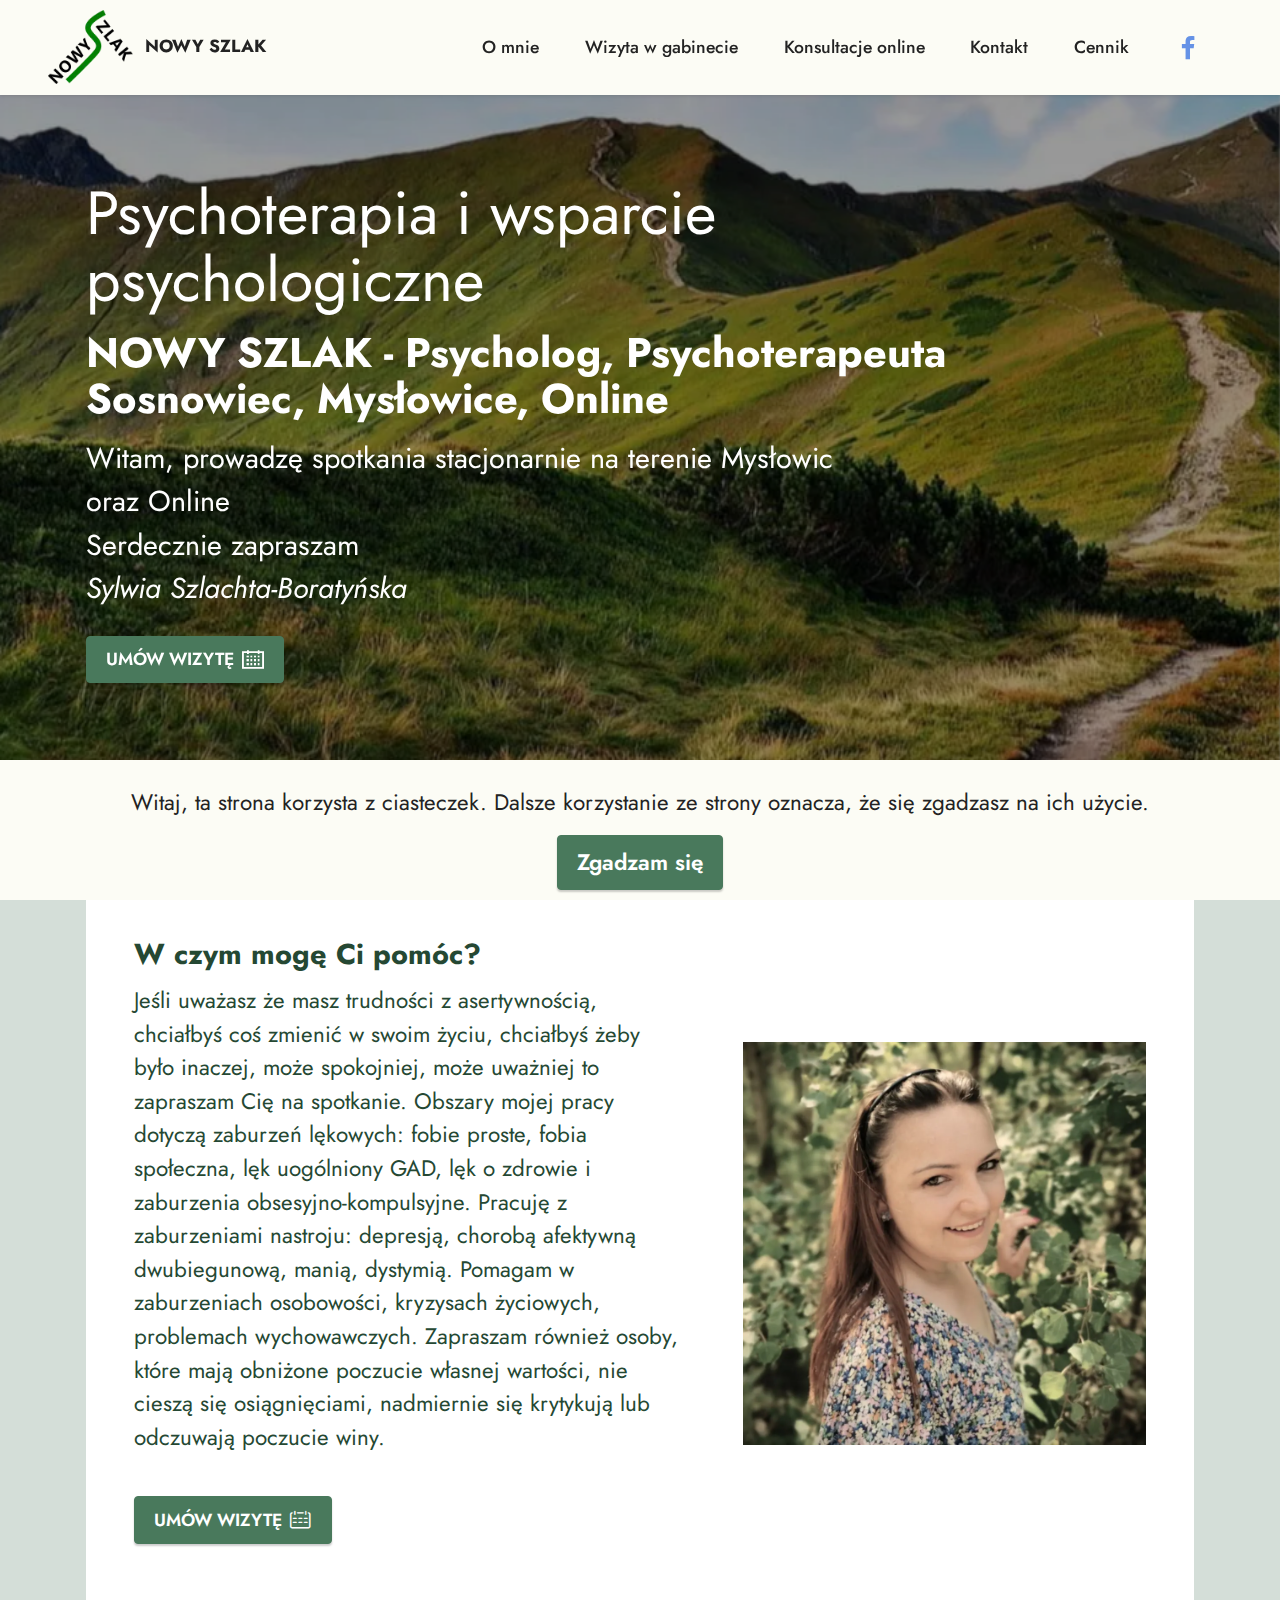
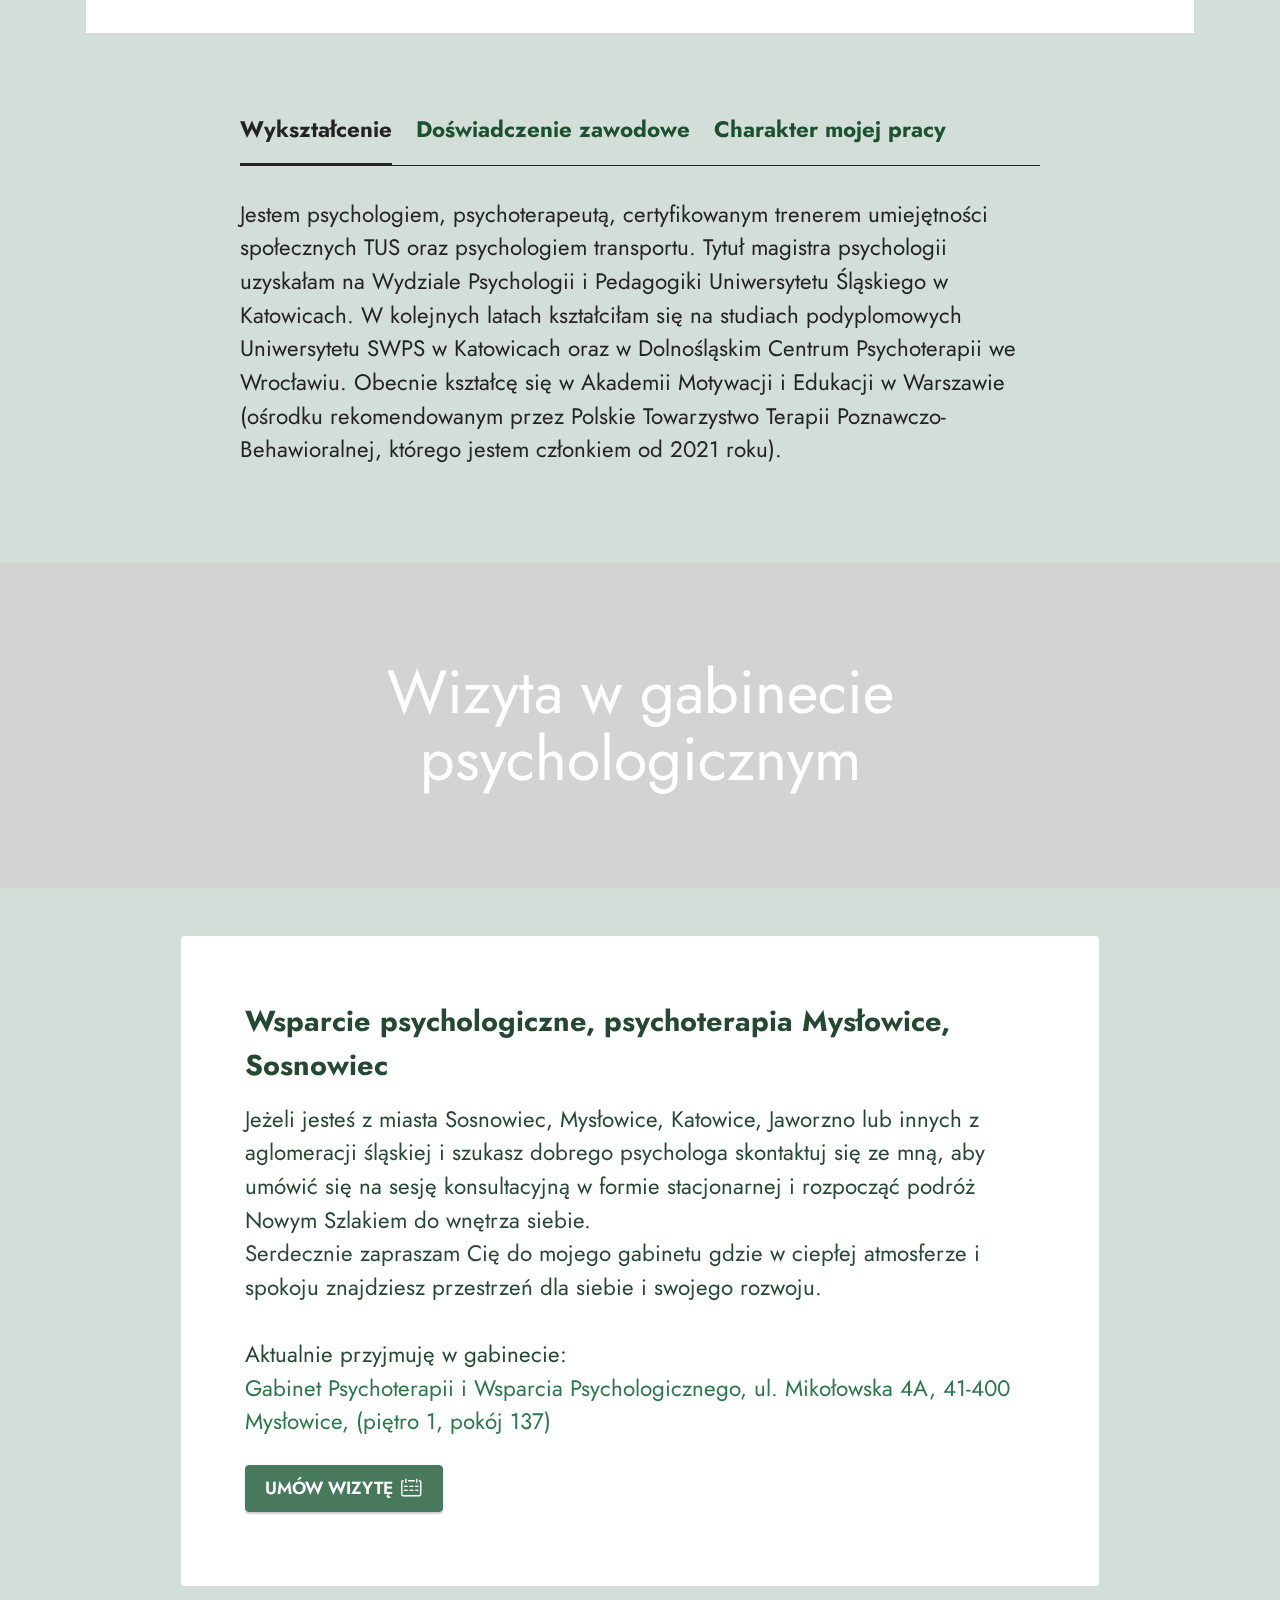
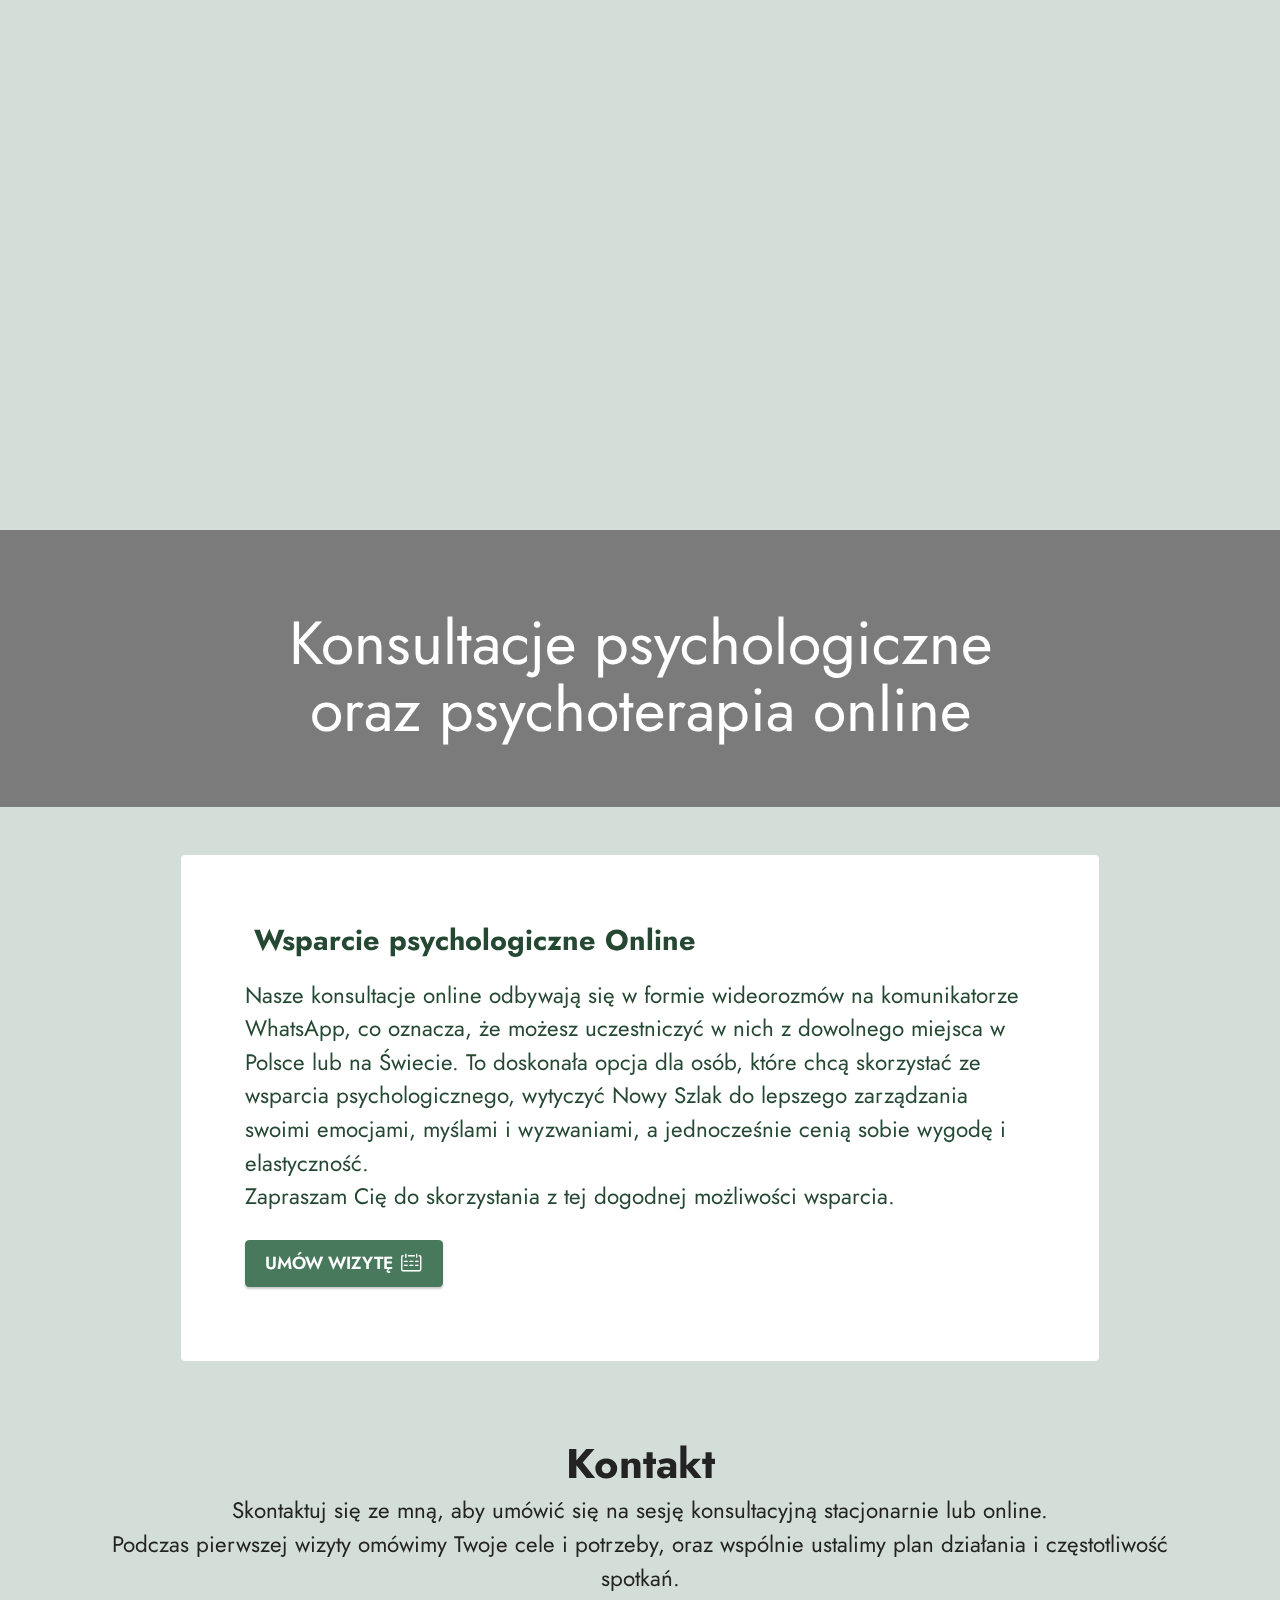
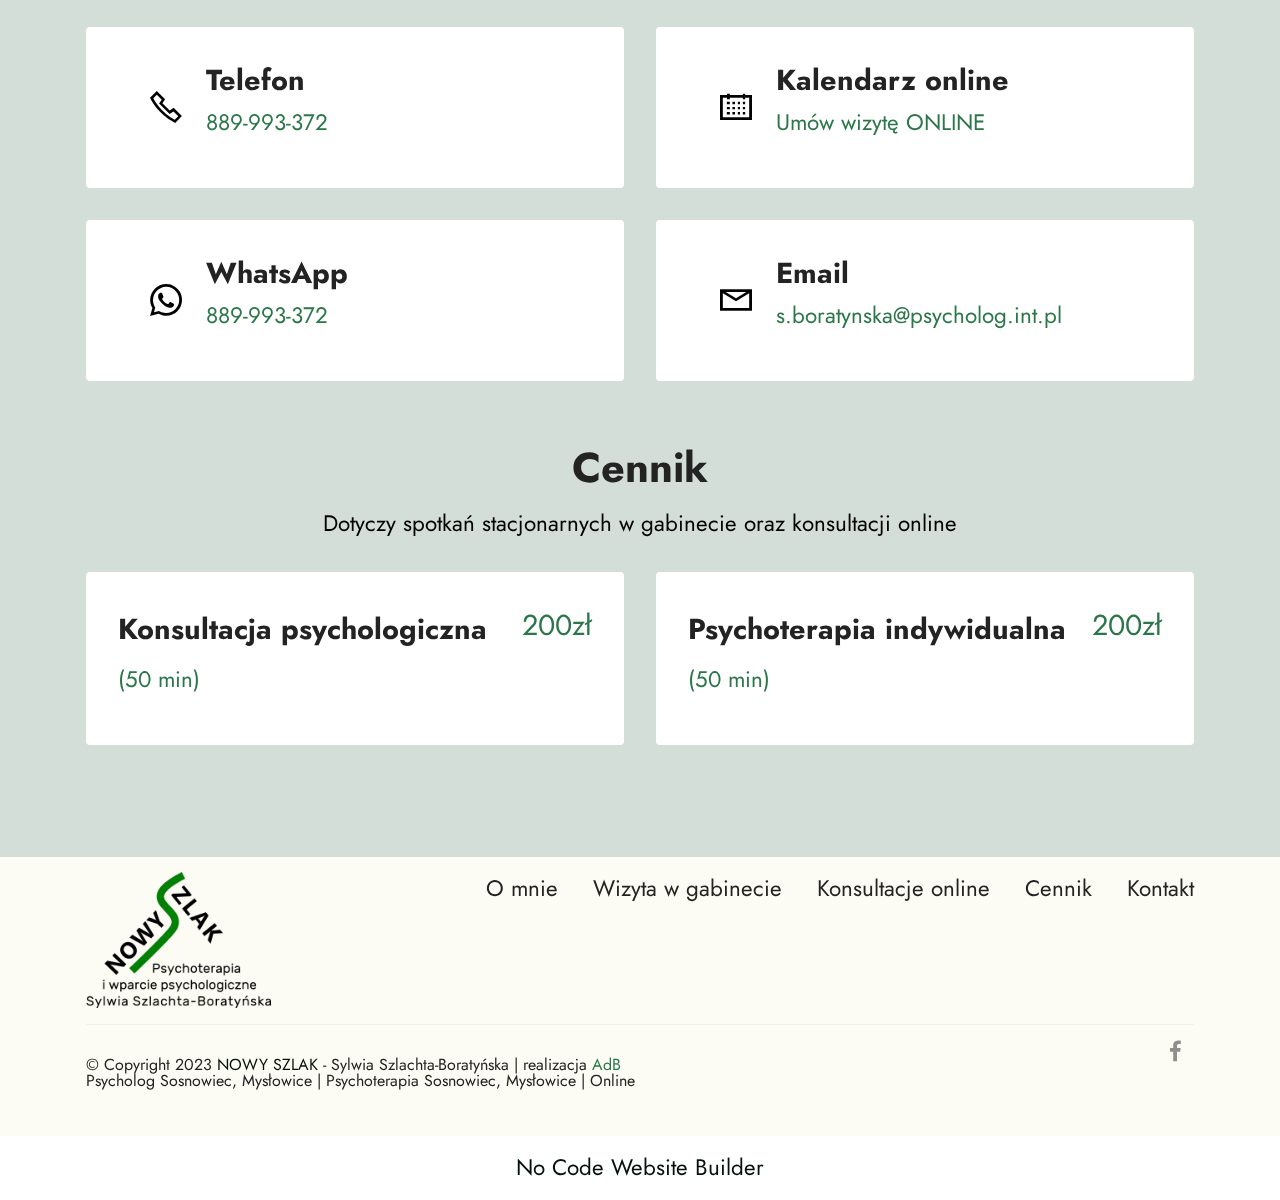
==== commit 90a2b586: "Add files via upload" ====
--- a/index.html
+++ b/index.html
@@ -347,7 +347,7 @@
                 <div class="card-wrapper">
                     <div class="top-line">
                         <h6 class="card-title mbr-fonts-style display-5"><strong>Konsultacja psychologiczna</strong></h6>
-                        <p class="mbr-text cost mbr-fonts-style display-5">170zł</p>
+                        <p class="mbr-text cost mbr-fonts-style display-5">200zł</p>
                     </div>
                     <div class="bottom-line">
                         <p class="mbr-text mbr-fonts-style display-7">(50 min)</p>
@@ -358,7 +358,7 @@
                 <div class="card-wrapper">
                     <div class="top-line">
                         <h6 class="card-title mbr-fonts-style display-5"><strong>Psychoterapia indywidualna</strong></h6>
-                        <p class="mbr-text cost mbr-fonts-style display-5">170zł</p>
+                        <p class="mbr-text cost mbr-fonts-style display-5">200zł</p>
                     </div>
                     <div class="bottom-line">
                         <p class="mbr-text mbr-fonts-style display-7">
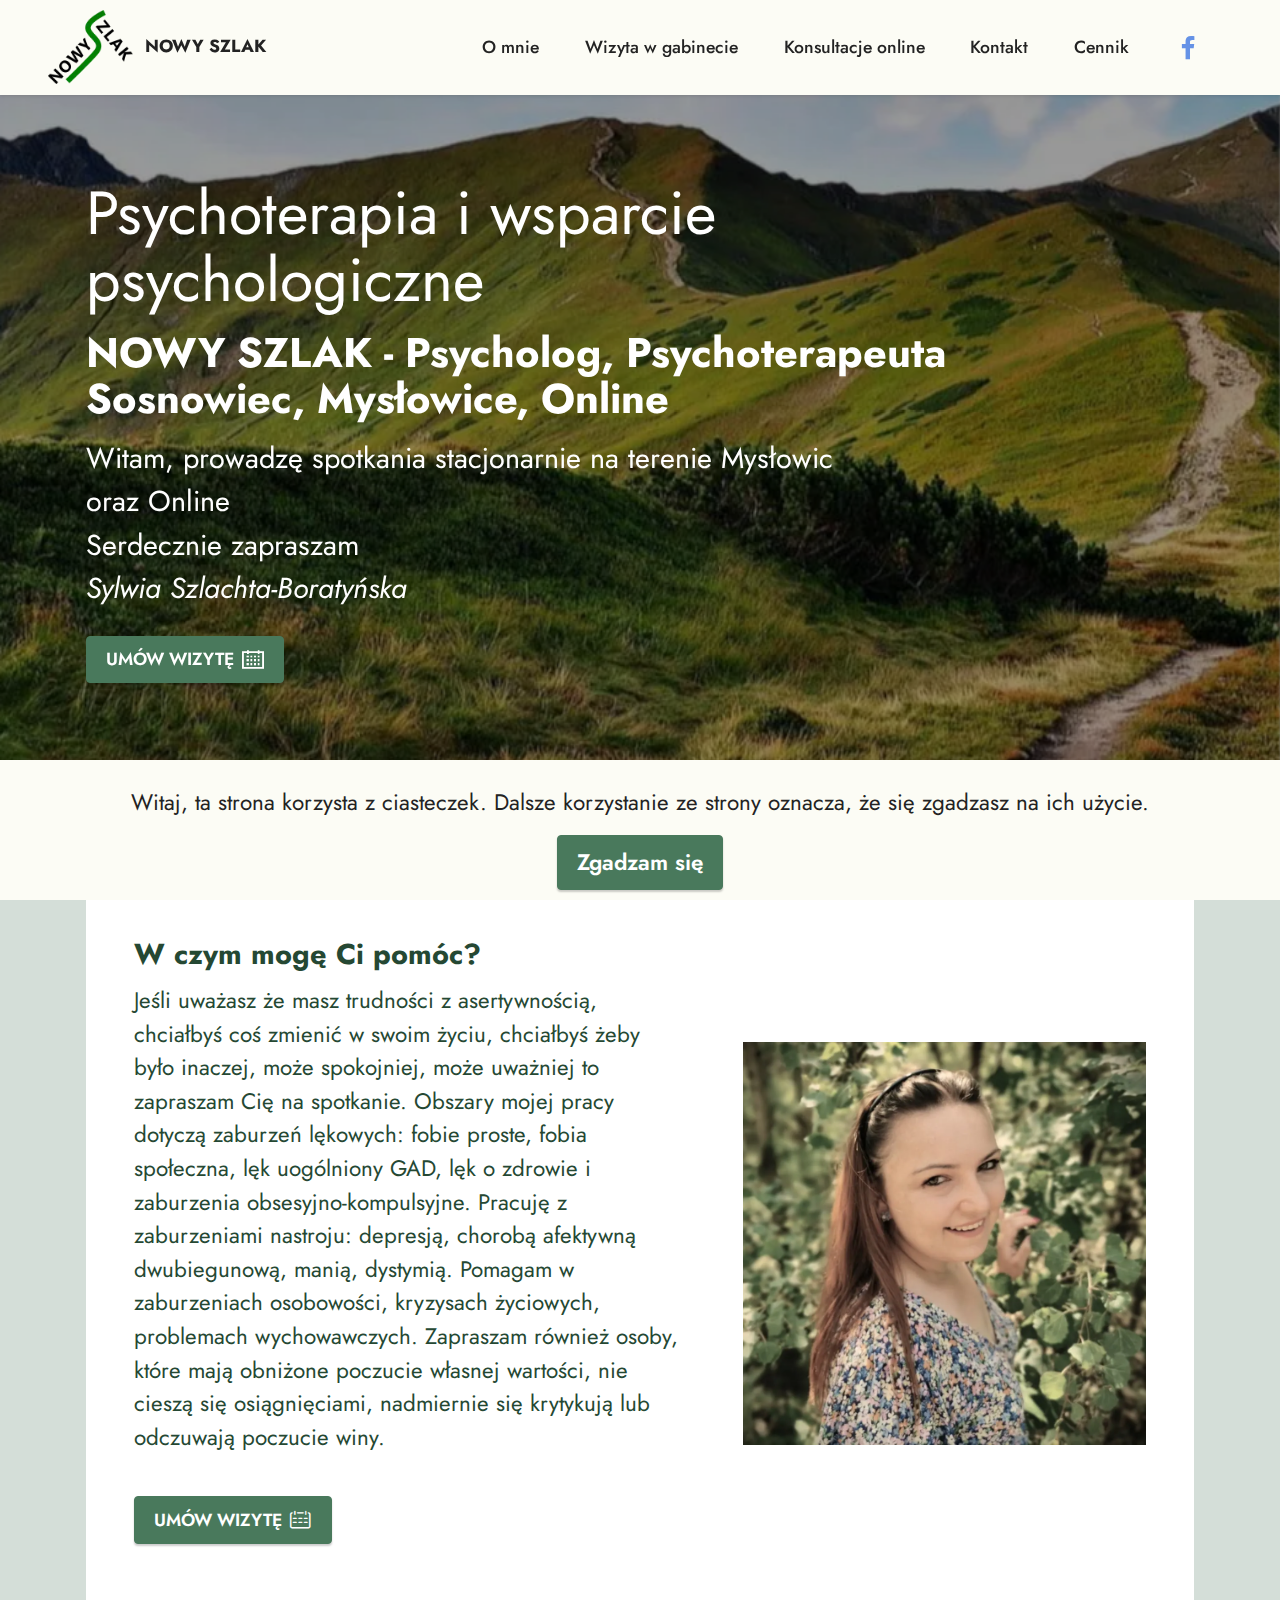
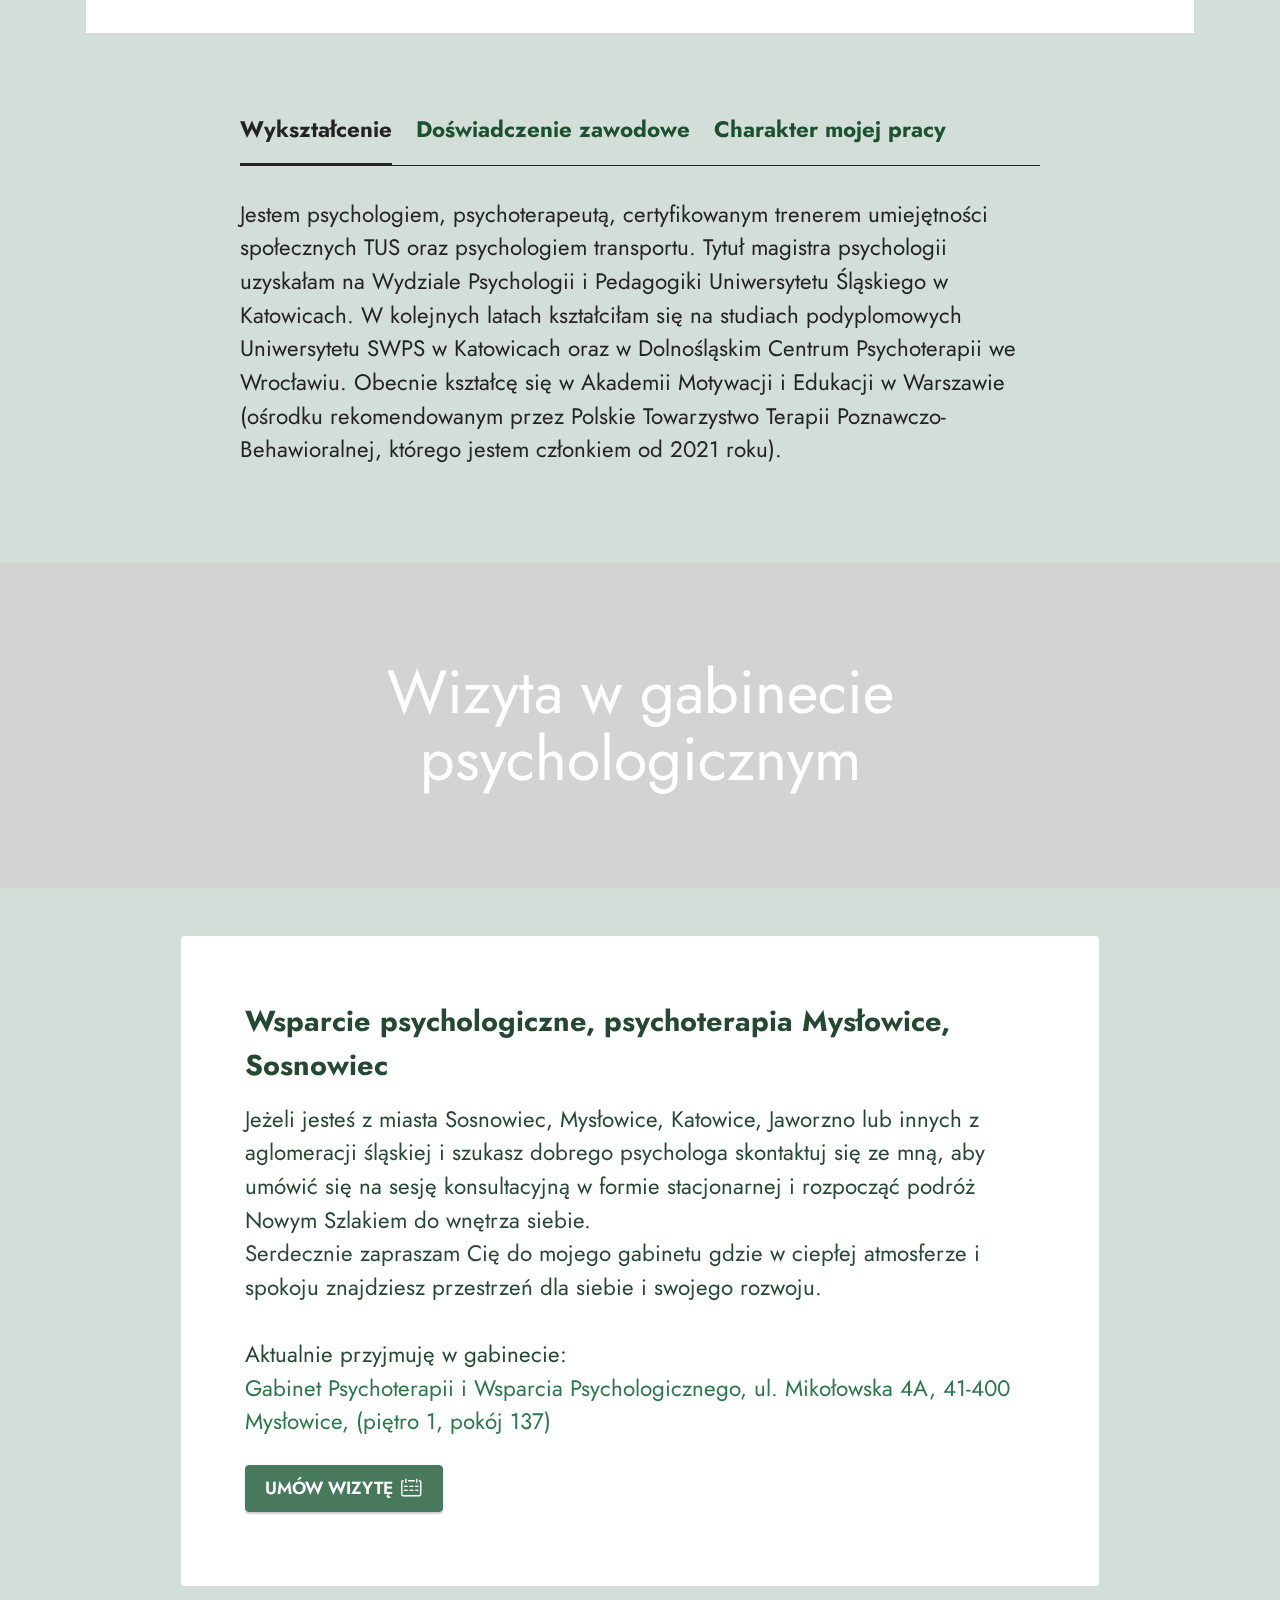
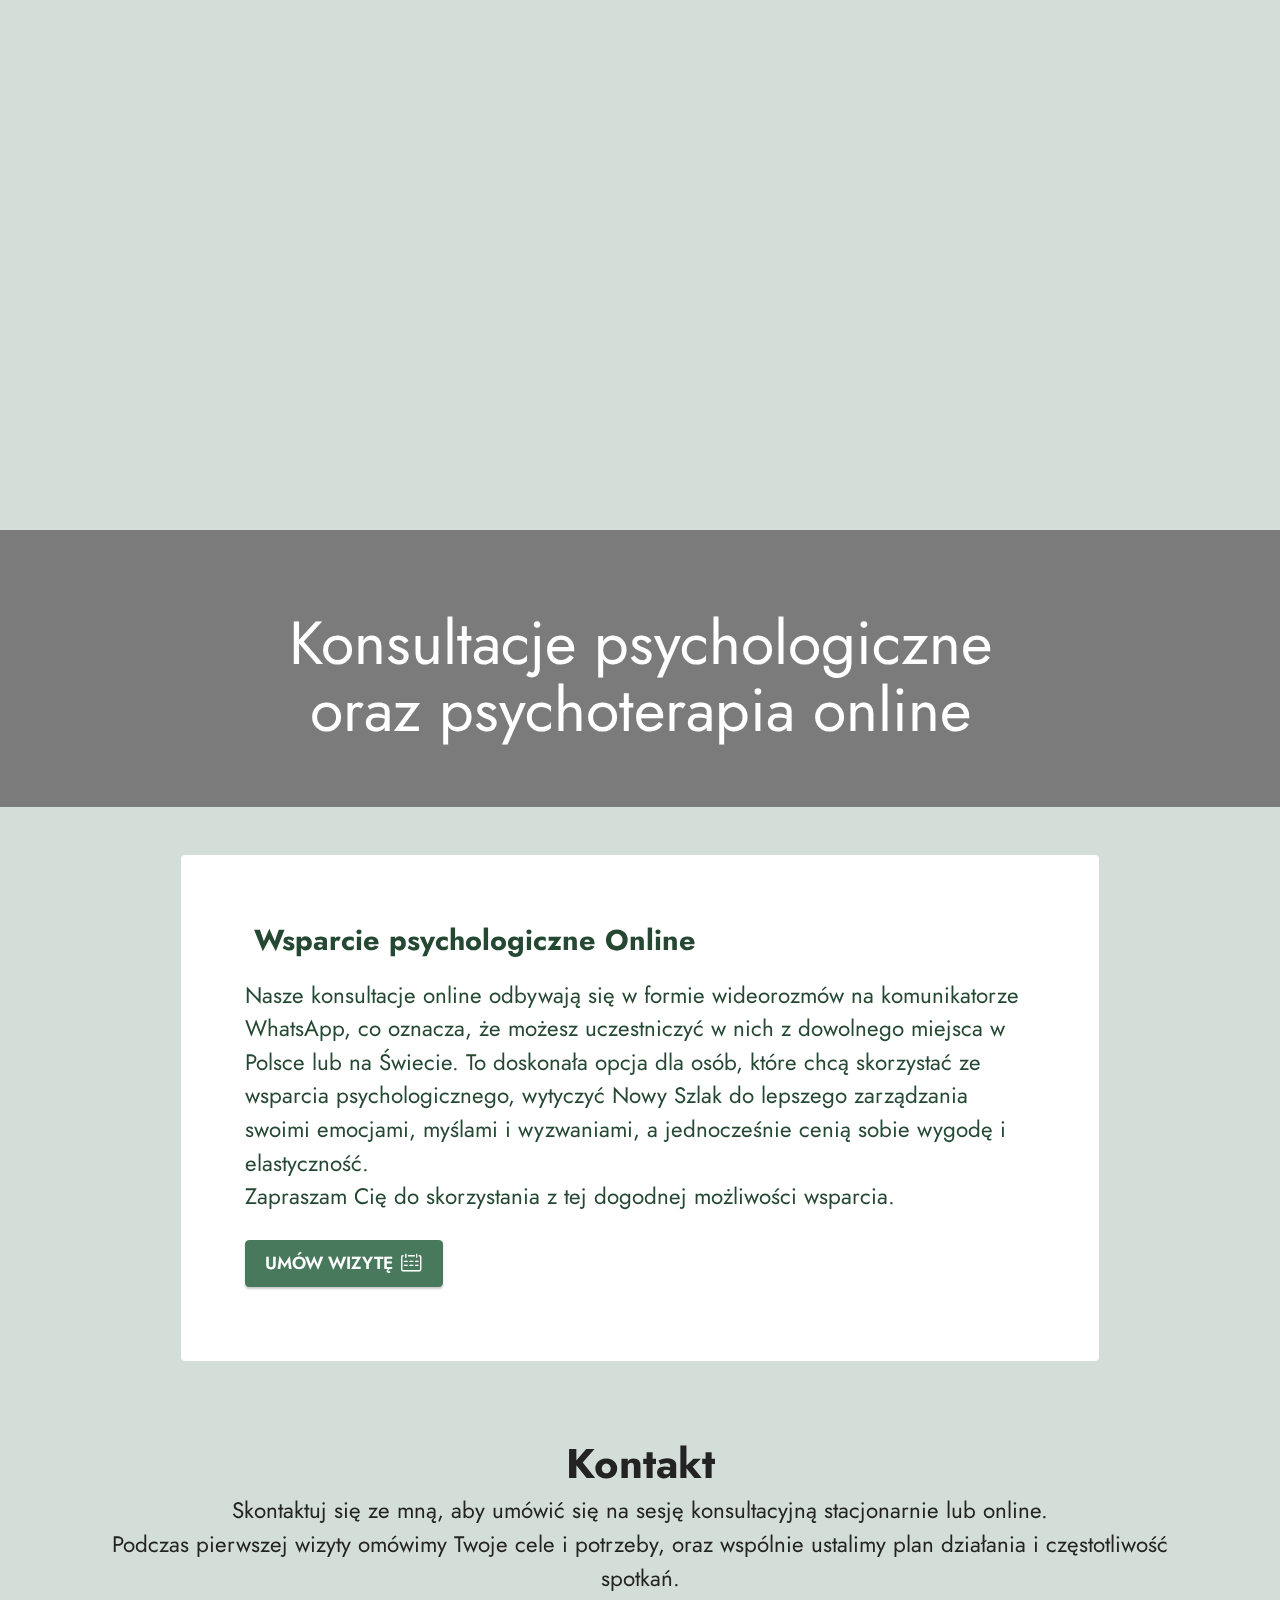
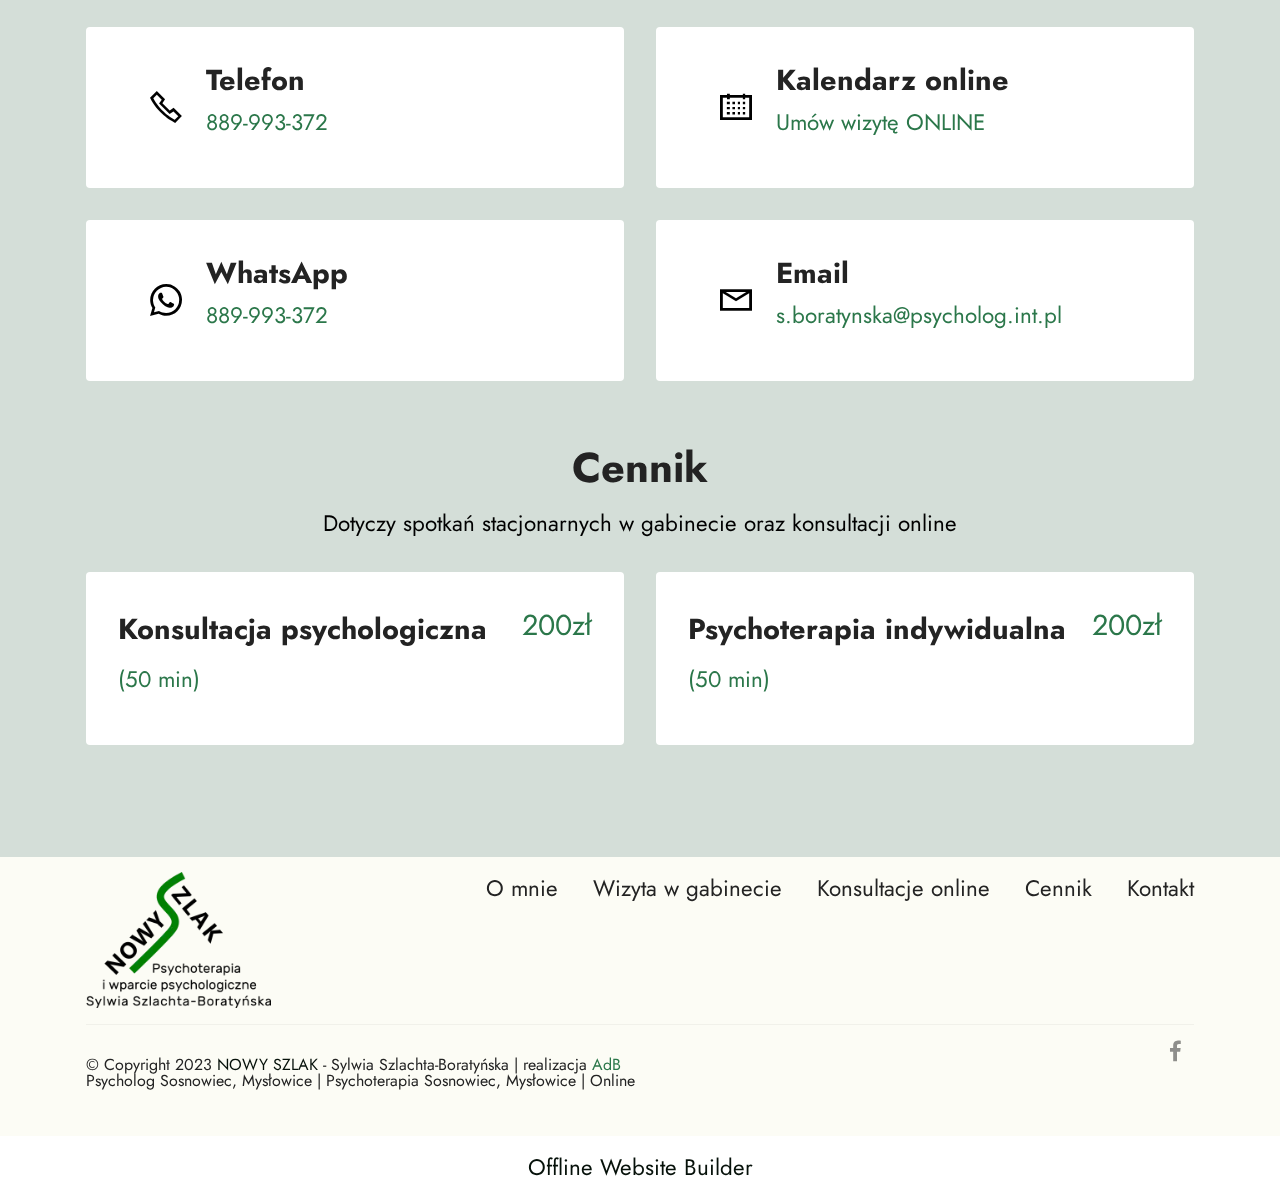
==== commit a340ef93: "Add files via upload" ====
--- a/index.html
+++ b/index.html
@@ -432,7 +432,7 @@
         </div>
 
     </div>
-</section><section class="display-7" style="padding: 0;align-items: center;justify-content: center;flex-wrap: wrap;    align-content: center;display: flex;position: relative;height: 4rem;"><a href="https://mobiri.se/2252214" style="flex: 1 1;height: 4rem;position: absolute;width: 100%;z-index: 1;"><img alt="" style="height: 4rem;" src="[data-uri]"></a><p style="margin: 0;text-align: center;" class="display-7">&#8204;</p><a style="z-index:1" href="https://mobirise.com/builder/no-code-website-builder.html">No Code Website Builder</a></section><script src="assets/bootstrap/js/bootstrap.bundle.min.js"></script>  <script src="assets/parallax/jarallax.js"></script>  <script src="assets/web/assets/cookies-alert-plugin/cookies-alert-core.js"></script>  <script src="assets/web/assets/cookies-alert-plugin/cookies-alert-script.js"></script>  <script src="assets/smoothscroll/smooth-scroll.js"></script>  <script src="assets/ytplayer/index.js"></script>  <script src="assets/dropdown/js/navbar-dropdown.js"></script>  <script src="assets/mbr-tabs/mbr-tabs.js"></script>  <script src="assets/theme/js/script.js"></script>  
+</section><section class="display-7" style="padding: 0;align-items: center;justify-content: center;flex-wrap: wrap;    align-content: center;display: flex;position: relative;height: 4rem;"><a href="https://mobiri.se/2252214" style="flex: 1 1;height: 4rem;position: absolute;width: 100%;z-index: 1;"><img alt="" style="height: 4rem;" src="[data-uri]"></a><p style="margin: 0;text-align: center;" class="display-7">&#8204;</p><a style="z-index:1" href="https://mobirise.com/offline-website-builder.html">Offline Website Builder</a></section><script src="assets/bootstrap/js/bootstrap.bundle.min.js"></script>  <script src="assets/parallax/jarallax.js"></script>  <script src="assets/web/assets/cookies-alert-plugin/cookies-alert-core.js"></script>  <script src="assets/web/assets/cookies-alert-plugin/cookies-alert-script.js"></script>  <script src="assets/smoothscroll/smooth-scroll.js"></script>  <script src="assets/ytplayer/index.js"></script>  <script src="assets/dropdown/js/navbar-dropdown.js"></script>  <script src="assets/mbr-tabs/mbr-tabs.js"></script>  <script src="assets/theme/js/script.js"></script>  
   
   
 <input name="cookieData" type="hidden" data-cookie-cookiesAlertType='false' data-cookie-customDialogSelector='null' data-cookie-colorText='#232323' data-cookie-colorBg='rgb(252, 252, 245)' data-cookie-opacityOverlay='0' data-cookie-bgOpacity='100' data-cookie-textButton='Zgadzam się' data-cookie-rejectText='REJECT' data-cookie-colorButton='#49795c' data-cookie-rejectColor='#ffffff' data-cookie-colorLink='#424a4d' data-cookie-underlineLink='true' data-cookie-text="Witaj, ta strona korzysta z ciasteczek. Dalsze korzystanie ze strony oznacza, że się zgadzasz na ich użycie.">
